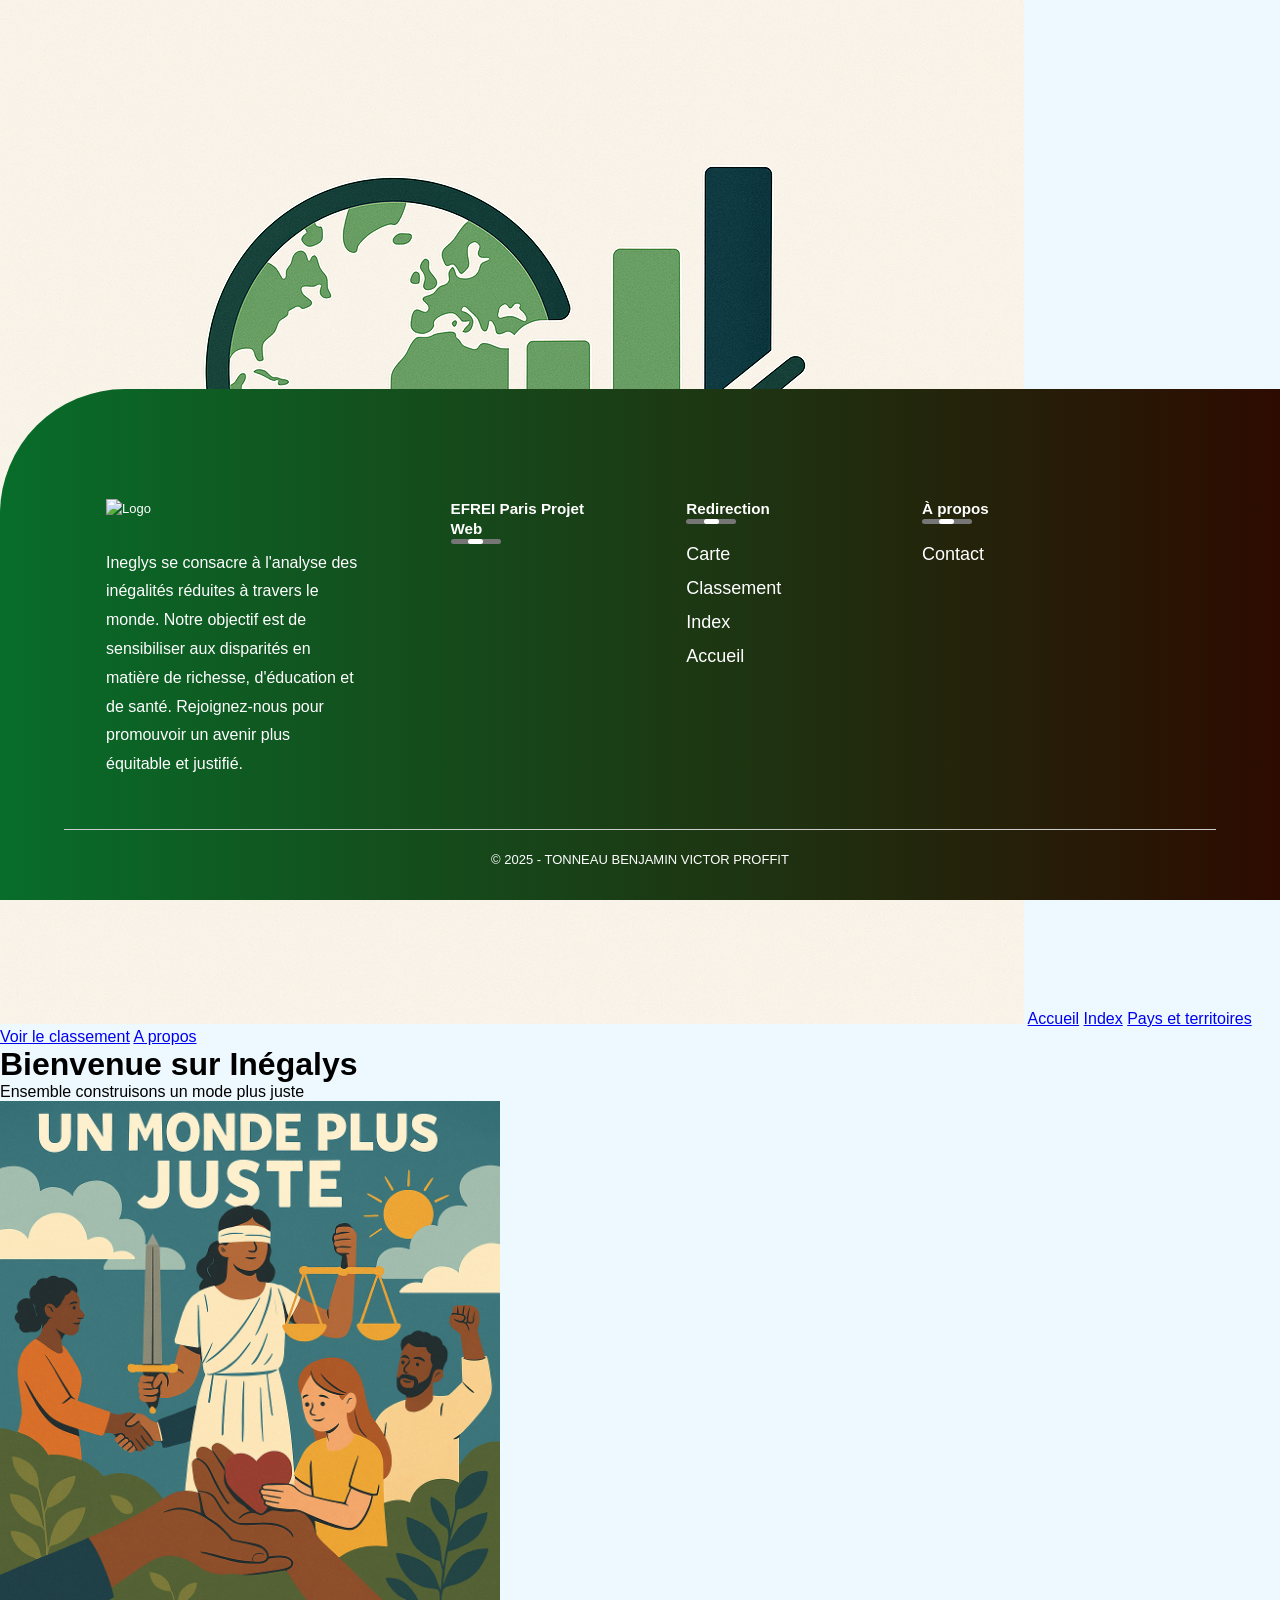
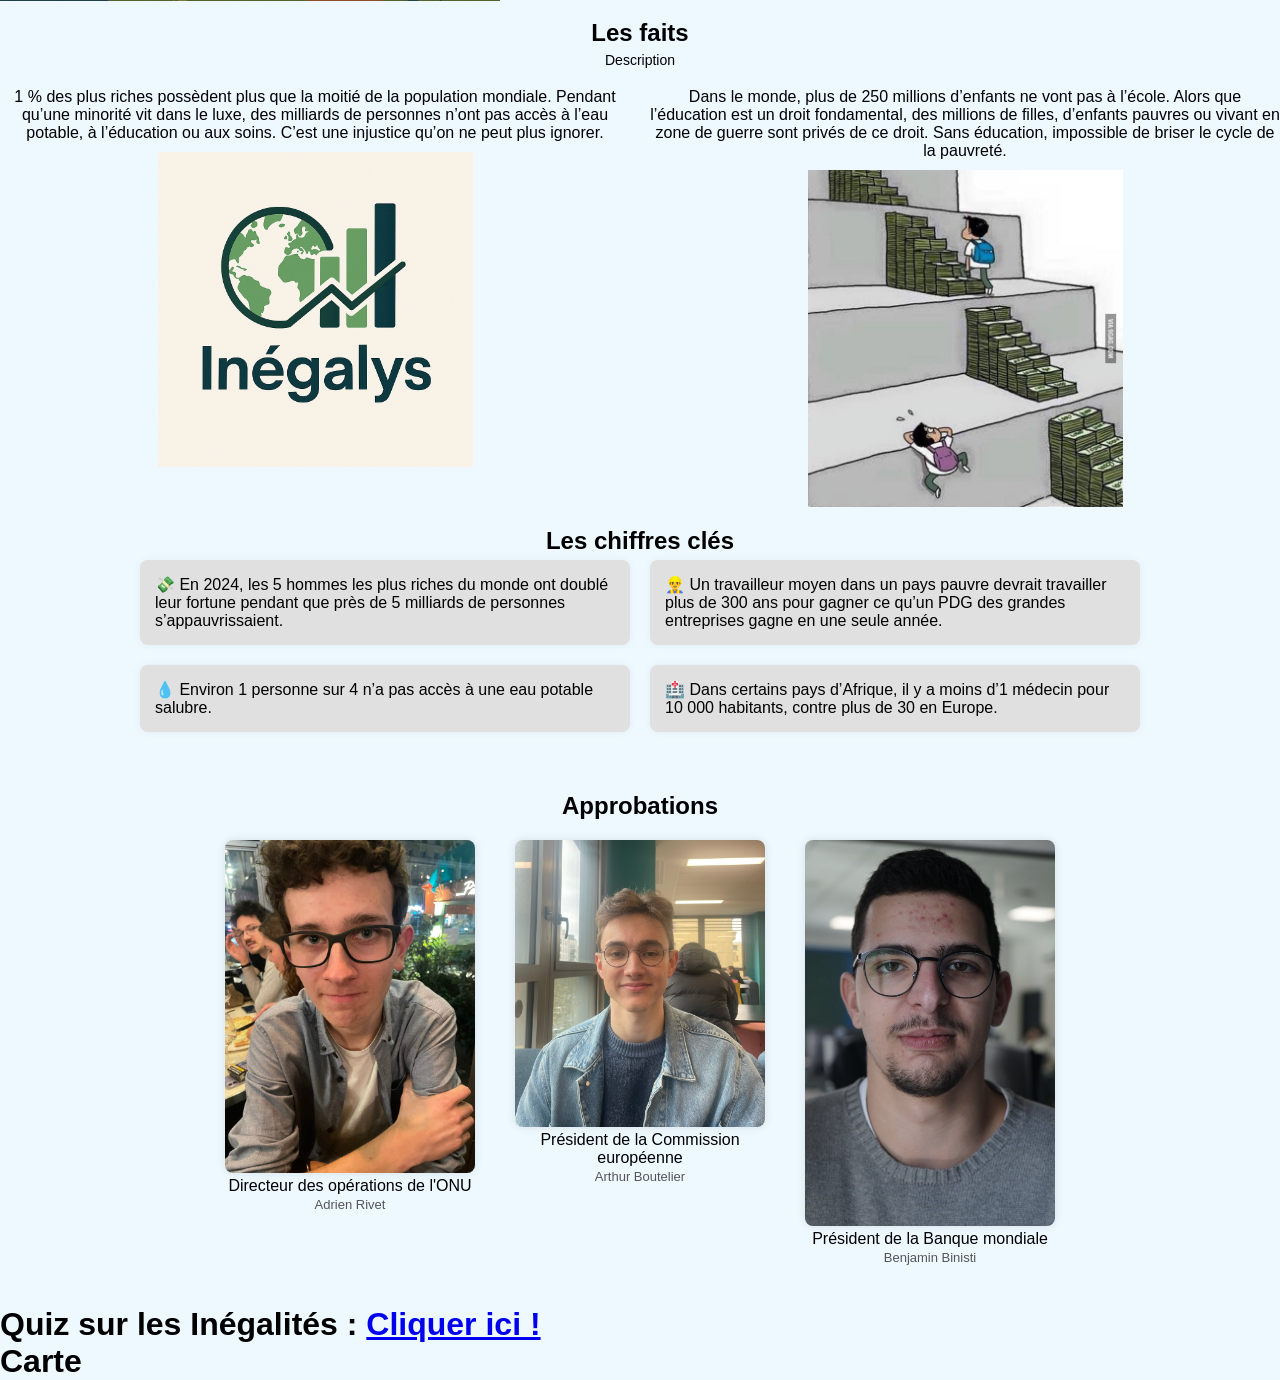
==== HTML/accueil.html @ c2d8dcda "Merge branch 'main' into formulaire" ====
<!doctype html>
<html lang="fr">
<head>
    <meta charset="UTF-8">
    <meta name="viewport" content="width=device-width, initial-scale=1">
    <title>Document</title>
    <link rel="stylesheet" href="/CSS/style.css">
</head>
<body>
    <header>
       <div id="header-container">
           <div id="headerGauche">
               <a id="logoheader" href="accueil.html"><img src = "/Img/logosite.png" alt = "logo"></a>
               <a href="accueil.html">Accueil</a>
               <a href="index.html">Index</a>
               <a href="carte.html">Pays et territoires</a>
           </div>
           <div id ="headerDroite">
               <a class = "boutonheader" href="classement.html">Voir le classement</a>
               <a class = "boutonheader" href="contact.html">A propos</a>
           </div>
       </div>
    </header>
    <div class="boxtitre">
        <div id="titre">
            <h1 id="title"> Bienvenue sur Inégalys</h1>
            <p id="description">Ensemble construisons un mode plus juste</p>
        </div>
        <div class="photoacceuil">
            <img id="imgaccueiltitre" src="/Img/photoaccueil.png" alt="accueil">
        </div>
    </div>
    <br>
    <div class="les-faits">
        <h2>Les faits</h2>
        <p class="description_fait">Description</p>
    </div>
    <div class="faits-container">
        <div class="fait">
                <p class="texte_fait">1 % des plus riches possèdent plus que la moitié de la population mondiale.
                    Pendant qu’une minorité vit dans le luxe, des milliards de personnes n’ont pas
                    accès à l’eau potable, à l’éducation ou aux soins.
                    C’est une injustice qu’on ne peut plus ignorer.</p>
            <div class="photo_fait">
                <img class="image-fait" src="../Img/logosite.png" alt="imagefaitgauche">
            </div>

        </div>
        <div class="fait">
                <p class="texte_fait">Dans le monde, plus de 250 millions d’enfants ne vont pas à l’école.
                    Alors que l’éducation est un droit fondamental, des millions de filles,
                    d’enfants pauvres ou vivant en zone de guerre sont privés de ce droit.
                    Sans éducation, impossible de briser le cycle de la pauvreté.</p>
            <div class="photo_fait">
                <img class="image-fait" src="../Img/inégalité_école.jpg" alt="imagefaitdroite">
            </div>

        </div>
    </div>


    <section class="chiffres-cles">
        <h2>Les chiffres clés</h2>
        <div class="grille">
            <p class="itemclé">💸 En 2024, les 5 hommes les plus riches du monde ont doublé leur fortune pendant que près de 5 milliards de personnes s’appauvrissaient.</p>
            <p class="itemclé">👷‍♂️ Un travailleur moyen dans un pays pauvre devrait travailler plus de 300 ans pour gagner ce qu’un PDG des grandes entreprises gagne en une seule année.</p>
            <p class="itemclé">💧 Environ 1 personne sur 4 n’a pas accès à une eau potable salubre.</p>
            <p class="itemclé">🏥 Dans certains pays d’Afrique, il y a moins d’1 médecin pour 10 000 habitants, contre plus de 30 en Europe.</p>
        </div>
    </section>
    <section class="approbations">
        <h2>Approbations</h2>
        <div class="approbations-container">
            <div class="approbation">
                <img src="../Img/approbationadrien.JPEG" alt="Adrien">
                <p class="description_approbation">Directeur des opérations de l'ONU<br><span class="nom">Adrien Rivet</span></p>
            </div>
            <div class="approbation">
                <img src="../Img/approbationarthur.JPEG" alt="Arthur">
                <p class="description_approbation">Président de la Commission européenne<br><span class="nom">Arthur Boutelier</span></p>
            </div>
            <div class="approbation">
                <img src="../Img/approbationBenji.jpg" alt="Personne 3">
                <p class="description_approbation">Président de la Banque mondiale<br><span class="nom">Benjamin Binisti</span></p>
            </div>
        </div>
    </section>
    <h1>
        Quiz sur les Inégalités : <a href="quiz.html">Cliquer ici ! </a>
    </h1>
    <h1>Carte</h1>
    <div class="boxcarte">
    </div>
    <footer>
        <div class="row">
            <div class="col">
                <img src="/Img/logo.png" class="logo" alt="Logo">
                <p>Ineglys se consacre à l'analyse des inégalités réduites à travers le monde. Notre objectif est de sensibiliser aux disparités en matière de richesse, d'éducation et de santé. Rejoignez-nous pour promouvoir un avenir plus équitable et justifié.</p>
            </div>
            <div class="col">
                <h3>EFREI Paris Projet Web</h3>
                <div class="underline"><span></span></div>
                <br>
            </div>
            <div class="col">
                <h3>Redirection</h3>
                <div class="underline"><span></span></div>
                <br>
                <ul>
                    <li><a href="carte.html">Carte</a></li>
                    <li><a href="classement.html">Classement</a></li>
                    <li><a href="index.html">Index</a></li>
                    <li><a href="accueil.html">Accueil</a></li>
                </ul>
            </div>
            <div class="col">
                <h3>À propos</h3>
                <div class="underline"><span></span></div>
                <br>
                <ul>
                    <li><a href="contact.html">Contact</a></li>
                </ul>
            </div>
        </div>
        <hr> 
        <p class="copyright">© 2025 - TONNEAU BENJAMIN VICTOR PROFFIT</p>
    </footer>
</body>
</html>
---- CSS/style.css ----
* {
    margin: 0;
    padding: 0;
    font-family: 'poppins', sans-serif;
    box-sizing: border-box;
}

body{
    background: #eef8ff;
}

footer{
    width: 100%;
    position: absolute;
    bottom: 0;
    background: linear-gradient(to right, #086d2a, #2d0b00);
    color: #fff;
    padding: 100px 0 30px;
    border-top-left-radius: 125px;
    font-size: 13px;
    line-height: 20px;
}

.row{
    width: 85%;
    margin: auto;
    display: flex;
    flex-wrap: wrap;
    align-items: flex-start;
    justify-content: space-between;
}

.col{
    flex-basis: 25%;
    padding: 10px;
}

.col:nth-child(2),
.col:nth-child(3) {
    flex-basis: 15%;
}

.logo{
    width: 80px;
    margin-bottom: 30px;
}

ul li{
    list-style: none;
    margin-bottom: 12px;
}

ul li a{
    text-decoration: none;
    color: #fff;
}

hr{
    width: 90%;
    border:0;
    border-bottom: 1px solid #ccc;
    margin: 20px auto;
}

.copyright{
    text-align: center;
}

.underline {
    width: 50px;
    height: 5px;
    background: #767676;
    border-radius: 3px;
    position: relative;
    margin: sauto; 
    overflow: hidden;
}

.underline span {
    width: 15px;
    height: 100%;
    background: #fff;
    border-radius: 3px;
    display: block; 
    margin: auto; 
    animation: moving 2s linear infinite;
}

@keyframes moving {
    0% {
        transform: translateX(-20px); /
    }
    100% {
        transform: translateX(20px);
    }
}

@media (max-width: 700px){
    footer{
        bottom: unset;
    
        .col{
            flex-basis: 100%;
        }

        .col:nth-child(2), .col:nth-child(3){
            flex-basis: 100%;
        }
    }
}

.col p {
    font-family: 'Roboto', sans-serif; 
    font-size: 16px; 
    line-height: 1.8; 
    color: #fff; 
    margin-bottom: 20px;
}

.col h4, .col ul li a {
    font-family: 'Roboto', sans-serif; 
    font-size: 18px;
    font-weight: 500; 
    color: #fff;
    text-transform: capitalize; 
    margin-bottom: 10px; 
    transition: color 0.3s ease; 
}

.col ul li a:hover {
    color: #fff;
}

.col h4 {
    margin-top: 10px;
}


#imgaccueiltitre{
    display: flex;
    height: auto;
    width: 75%;
    max-width: 500px;
}


.les-faits h2, .chiffres-cles h2 {
    text-align: center;
    font-size: 24px;
    margin-bottom: 5px;
}

.description_fait {
    text-align: center;
    font-size: 14px;
    margin-bottom: 20px;
}

.faits-container {
    display: flex;
    flex-wrap: wrap;
    justify-content: center;
    gap: 20px;
}

.fait {
    flex: 1 1 45%;
    flex-direction: row;
    align-items: center;
    min-width: 300px;

}

.texte_fait {
    margin-bottom: 10px;
    text-align: center;
}

.photo_fait{
    display: flex;
    flex-direction: column;
    align-items: center;
    justify-content: center;
    gap: 20px;
    flex-wrap: wrap;
    width: 100%;

}
.image-fait{
    display: flex;
    gap: 5px;
    height: auto;
    width: 50%;
}

.chiffres-cles {
    text-align: center;
    padding: 20px;
}

.grille {
    display: flex;
    flex-wrap: wrap;
    justify-content: center;
    gap: 20px;
    max-width: 1000px;
    margin: auto;
}

.itemclé {
    flex: 1 1 45%;
    background-color: #e0e0e0;
    border-radius: 8px;
    padding: 15px;
    font-size: 16px;
    text-align: left;
    box-shadow: 0 0 10px rgba(0,0,0,0.05);
}


.approbations {
    text-align: center;
    padding: 40px 20px;
}

.approbations-container {
    display: flex;
    justify-content: center;
    gap: 40px;
    flex-wrap: wrap;
    margin-top: 20px;
}

.approbation {
    width: 250px;
}

.approbation img {
    width: 100%;
    height: auto;
    border-radius: 8px;
    object-fit: cover;
    box-shadow: 0 0 10px rgba(0,0,0,0.1);
}

.description {
    margin-top: 10px;
    font-size: 16px;
}

.nom {
    font-size: 13px;
    color: #555;
}

.col ul {
    padding-left: 0; 
    list-style: none; 
}
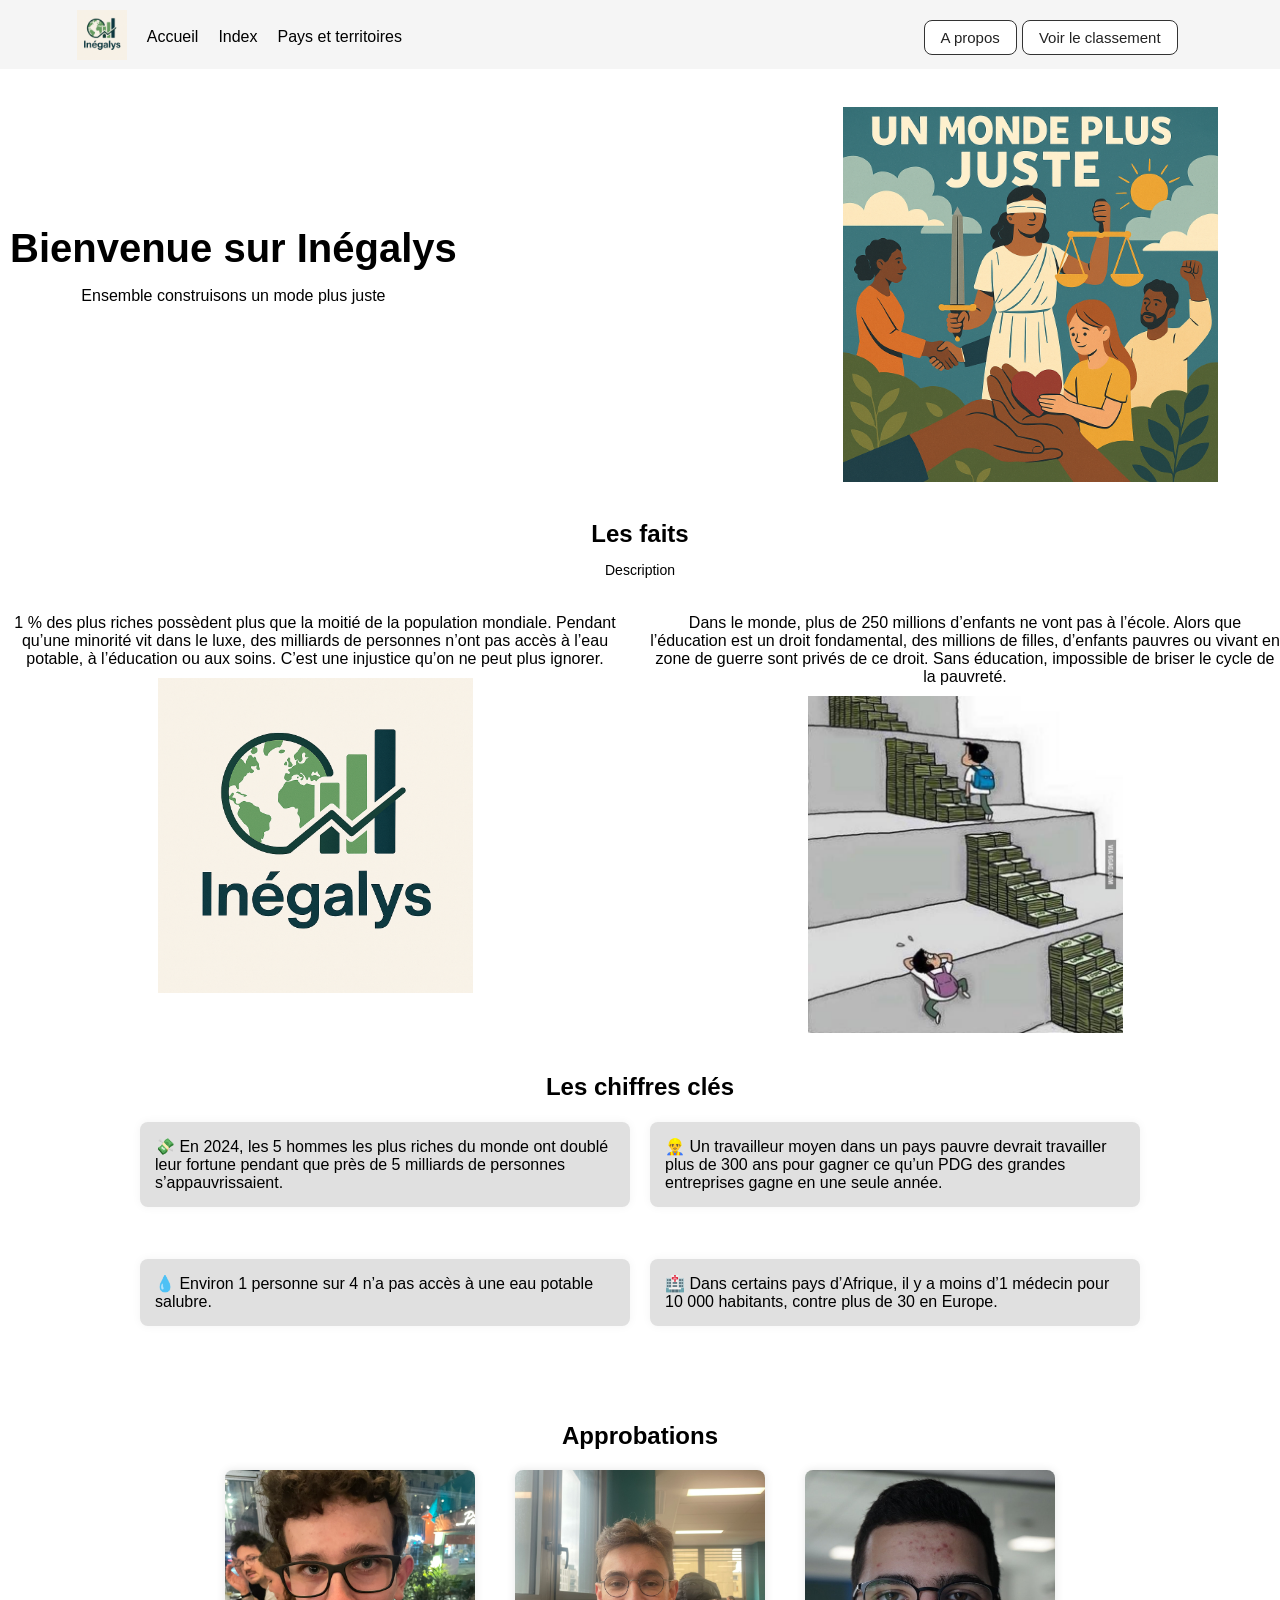
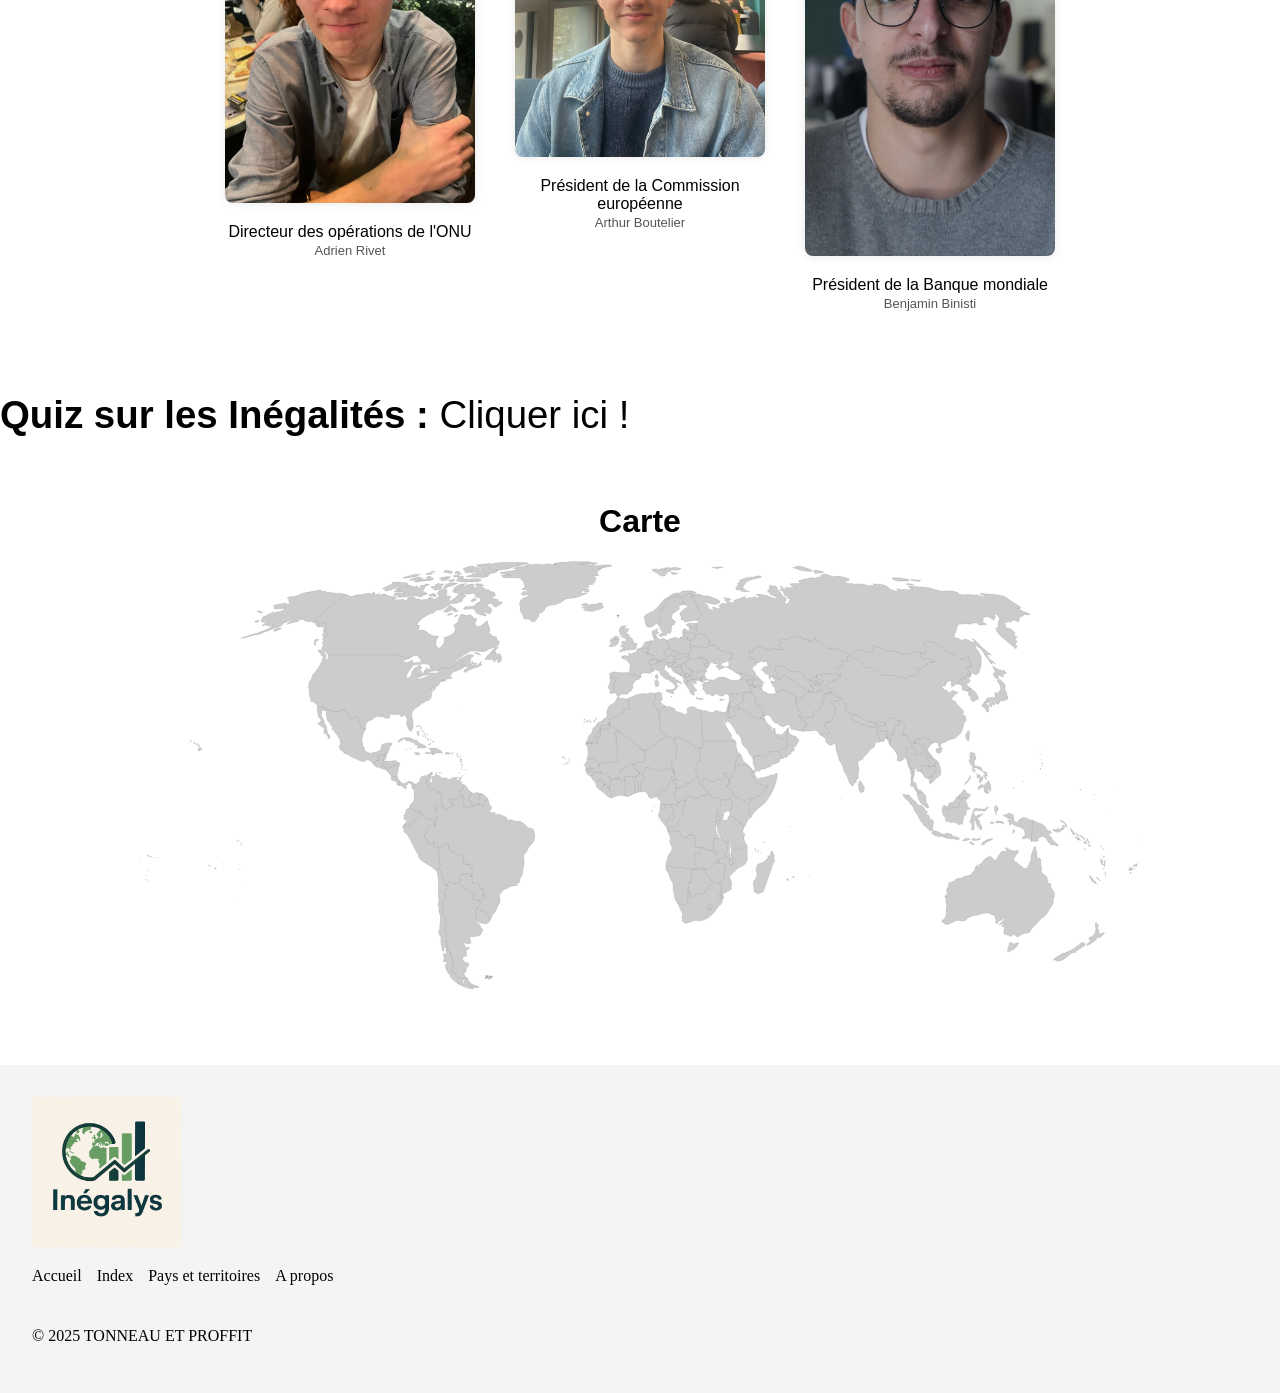
==== commit e1e99b42: "début carte et ancien footer" ====
--- a/HTML/accueil.html
+++ b/HTML/accueil.html
@@ -85,45 +85,977 @@
             </div>
         </div>
     </section>
-    <h1>
+    <h1 id="lien-quizz">
         Quiz sur les Inégalités : <a href="quiz.html">Cliquer ici ! </a>
     </h1>
-    <h1>Carte</h1>
+    <br>
+    <h1 id="titre_carte">Carte</h1>
+
+    <div id="tooltip"></div>
+
+    <!-- Carte SVG (extrait simplifié, télécharge une vraie carte complète !) -->
+    <svg xmlns="http://www.w3.org/2000/svg" viewBox="500 0 1000 1000" width="100%" height="500">
+        <svg baseprofile="tiny" fill="#ececec" height="857" stroke="black" stroke-linecap="round" stroke-linejoin="round" stroke-width=".2" version="1.2" viewbox="0 0 2000 857" width="2000" xmlns="http://www.w3.org/2000/svg">
+            <path d="M1383 261.6l1.5 1.8-2.9 0.8-2.4 1.1-5.9 0.8-5.3 1.3-2.4 2.8 1.9 2.7 1.4 3.2-2 2.7 0.8 2.5-0.9 2.3-5.2-0.2 3.1 4.2-3.1 1.7-1.4 3.8 1.1 3.9-1.8 1.8-2.1-0.6-4 0.9-0.2 1.7-4.1 0-2.3 3.7 0.8 5.4-6.6 2.7-3.9-0.6-0.9 1.4-3.4-0.8-5.3 1-9.6-3.3 3.9-5.8-1.1-4.1-4.3-1.1-1.2-4.1-2.7-5.1 1.6-3.5-2.5-1 0.5-4.7 0.6-8 5.9 2.5 3.9-0.9 0.4-2.9 4-0.9 2.6-2-0.2-5.1 4.2-1.3 0.3-2.2 2.9 1.7 1.6 0.2 3 0 4.3 1.4 1.8 0.7 3.4-2 2.1 1.2 0.9-2.9 3.2 0.1 0.6-0.9-0.2-2.6 1.7-2.2 3.3 1.4-0.1 2 1.7 0.3 0.9 5.4 2.7 2.1 1.5-1.4 2.2-0.6 2.5-2.9 3.8 0.5 5.4 0z" id="AF" name="Afghanistan">
+            </path>
+            <path class="Angola" d="M 1121.2 572 1121.8 574 1121.1 577.1 1122 580.1 1121.1 582.5 1121.5 584.7 1109.8 584.6 1109 605.1 1112.6 610.3 1116.2 614.3 1105.8 616.9 1092.3 616 1088.5 613 1065.8 613.2 1065 613.7 1061.7 610.8 1058.1 610.6 1054.7 611.7 1052 612.9 1051.5 608.9 1052.4 603.2 1054.4 597.3 1054.7 594.6 1056.6 588.8 1058 586.2 1061.3 582 1063.2 579.1 1063.8 574.4 1063.5 570.7 1061.9 568.4 1060.4 564.5 1059.1 560.7 1059.4 559.3 1061.1 556.8 1059.5 550.6 1058.3 546.3 1055.5 542.2 1056.1 541 1058.4 540.1 1060.1 540.2 1062.1 539.5 1078.8 539.6 1080.1 544.3 1081.7 548.2 1083 550.3 1085.1 553.6 1088.9 553.1 1090.7 552.2 1093.8 553.1 1094.7 551.5 1096.2 547.8 1099.7 547.5 1100 546.4 1102.9 546.4 1102.4 548.7 1109.2 548.6 1109.3 552.7 1110.4 555.1 1109.5 559 1109.9 563 1111.7 565.4 1111.3 573 1112.7 572.4 1115.1 572.6 1118.6 571.6 1121.2 572 Z">
+            </path>
+            <path class="Angola" d="M 1055.3 539 1053.8 534.2 1056.1 531.4 1057.8 530.3 1059.9 532.5 1057.9 533.9 1056.9 535.5 1056.7 538.3 1055.3 539 Z">
+            </path>
+            <path d="M1088 228l0.4 1.2 1.4-0.6 1.2 1.7 1.3 0.7 0.6 2.3-0.5 2.2 1 2.7 2.3 1.5 0.1 1.7-1.7 0.9-0.1 2.1-2.2 3.1-0.9-0.4-0.2-1.4-3.1-2.2-0.7-3 0.1-4.4 0.5-1.9-0.9-1-0.5-2.1 1.9-3.1z" id="AL" name="Albania">
+            </path>
+            <path d="M1296.2 336.7l1.3 5.1-2.8 0 0 4.2 1.1 0.9-2.4 1.3 0.2 2.6-1.3 2.6 0 2.6-1 1.4-16.9-3.2-2.7-6.6-0.3-1.4 0.9-0.4 0.4 1.8 4.2-1 4.6 0.2 3.4 0.2 3.3-4.4 3.7-4.1 3-4 1.3 2.2z" id="AE" name="United Arab Emirates">
+            </path>
+            <path class="Argentina" d="M 669.1 851.7 666.1 851.5 661.1 851.5 655.1 837.9 658.2 840.7 662.5 845.3 670.3 849 677.6 850.5 676.8 853.5 672.4 853.8 669.1 851.7 Z">
+            </path>
+            <path class="Argentina" d="M 638.6 644.7 649.9 655.1 654.5 656.1 661.8 660.9 667.7 663.4 668.8 666.2 664.6 676 670.4 677.7 676.7 678.7 680.9 677.7 685.2 672.7 685.5 667.1 688.1 665.8 691.3 669.6 691.7 674.7 687.5 678.2 684.2 680.8 678.9 687.1 672.9 695.8 672.4 701 672 707.6 673.2 714 672.3 715.4 672.7 719.5 673 722.9 680.8 728.4 681 732.8 684.9 735.6 685.2 738.7 681.9 746.9 674.9 750.4 664.7 751.7 658.7 751 660.8 754.9 660.9 759.6 662.7 762.8 660.2 765.1 655.1 766 649.5 763.6 648 765.3 650.5 771.6 654.5 773.5 656.8 771.5 659.3 774.8 655.1 776.8 652.2 780.8 653.4 787.1 653.3 790.5 648.5 790.5 645.5 793.7 645.6 798.5 652.1 803.1 657.3 804.3 657.5 810 652.9 813.5 652.3 820.8 648.8 823.2 647.9 826.1 652.1 832.6 656.7 836.1 654.6 835.8 649.7 834.8 637.6 834 634.1 830.4 632.2 825.8 629.1 826.2 626.5 823.9 623.4 817.4 626.1 814.6 626.2 810.7 624.4 807.5 625.1 802.1 624 793.8 622.2 790.1 624 788.9 622.6 786.5 619.8 785.3 620.6 782.6 617.5 780.2 613.8 772.9 615.5 771.6 612.2 763.8 611.4 757.3 611.2 751.6 613.7 749.3 610.4 743 608.8 737.2 611.8 733 610.4 727.6 612 721.4 610.6 715.5 609 714.3 604.1 703.2 606.2 696.6 604.5 690.4 605.4 684.5 608 678.5 611.3 674.5 609.3 672 610.1 669.9 608.5 659.2 614.1 656.1 615.3 649.4 614.4 647.8 618.4 642 625.9 643.6 629.6 648.2 631.2 643 637.6 643.3 638.6 644.7 Z">
+            </path>
+            <path d="M1230.8 253l-1.8 0.2-2.8-3.7-0.2-1-2.3 0-1.9-1.7-1 0.1-2.4-1.8-4.2-1.6-0.1-3.1-1.3-2.2 7-1 1.4 1.6 2.2 1.1-0.7 1.6 3.2 2.2-1.1 2.1 2.6 1.7 2.5 1 0.9 4.5z" id="AM" name="Armenia">
+            </path>
+            <path class="Australia" d="M 1743 763.6 1746.7 765.8 1750 764.9 1754.9 763.7 1757.7 764.1 1753.2 771.7 1749.9 773.8 1745.9 779 1745.3 777.2 1738.7 781.6 1737.9 781.3 1734.9 781.1 1735.4 775.7 1737.4 771.5 1738 765.9 1740 763 1743 763.6 Z">
+            </path>
+            <path class="Australia" d="M 1793.5 590.2 1794.7 595.2 1798.7 592.8 1800.1 595.5 1802.4 598 1801.3 600.9 1801.5 606.4 1801.7 609.6 1803 610.4 1803.4 615.9 1802.2 619.2 1803 623.5 1808.4 626.9 1811.6 629.9 1814.8 632.7 1813.7 634.3 1816 638.3 1816.5 645.3 1819.1 643.9 1820.6 646.6 1822.2 645.7 1821.5 652.5 1824.4 656.4 1826.3 658.8 1829.1 664 1829.1 669.2 1828.1 672.9 1826.3 676.8 1827 682.3 1824.5 688 1822.4 691 1818.6 696.7 1817.1 700.4 1814 705 1809 710.8 1803.5 714 1799.1 718.9 1795.8 722.1 1791.4 727.6 1787.7 730.8 1783.8 735.6 1780.7 740 1779.9 742.1 1775.6 744.3 1769.5 744.5 1763.2 747.2 1759.4 749.6 1754.6 752.4 1751.9 749.5 1749.3 748.4 1751.9 745.1 1748.4 746.3 1741.2 750.9 1737.6 749.2 1735.2 748.2 1732.4 747.7 1728.3 745.9 1727 741.9 1728.5 737.1 1728.9 733.8 1727.5 731.2 1722.8 730.5 1726 727.3 1726.9 722.6 1722.2 727 1716.9 728.2 1721.4 724.7 1723.9 721 1727.4 717.8 1729 713.1 1722.2 718.5 1717.9 720.7 1713.6 725.8 1710.6 723.2 1712.3 719.8 1710.9 715.1 1709.1 712.7 1710.7 711.2 1705.4 707.3 1701.6 707.2 1697.6 704 1687.7 704.6 1679.8 706.9 1672.9 709.1 1667.9 708.7 1660.9 712 1655.6 713.4 1653.3 716.8 1650.3 719.4 1645.6 719.6 1642 720.1 1637.8 719 1633.6 719.7 1629.8 720 1625.3 723.4 1623.8 723.1 1620.4 724.9 1617 726.9 1613.2 726.7 1609.7 726.7 1605.6 722.6 1603.2 721.4 1604.7 717.7 1607.6 716.8 1609.1 715.4 1609.7 713.1 1612 708.6 1612.7 704.8 1612 698.3 1612.2 694.6 1613.6 691 1612.7 686.8 1613 684.9 1611.3 682.3 1612 677.3 1610.1 672.2 1610 669.5 1611.8 672.3 1611.3 666.3 1613.6 668.2 1614.7 670.7 1615.3 667.4 1613.7 662.3 1613.6 660.3 1612.8 658.4 1614.1 654.7 1615.6 653.1 1616.9 649.9 1617 646.1 1620.1 641.5 1619.7 646.4 1622.8 642 1627.7 639.8 1630.9 637.1 1635.6 634.7 1638.2 634.2 1639.6 635 1644.4 632.6 1647.9 631.9 1649 630.5 1650.5 629.9 1653.6 630.1 1659.8 628.2 1663.3 625.3 1665.3 621.9 1669.2 618.7 1669.9 616.1 1670.6 612.6 1675.5 607.1 1676.9 612.7 1679.5 611.4 1678 608.4 1680.3 605.3 1682.5 606.7 1684 601.8 1687.5 598.6 1689.3 596.1 1692.2 595 1692.6 593.2 1694.9 593.9 1695.3 592.3 1697.9 591.4 1700.7 590.5 1704.4 593.5 1707 597.3 1710.5 597.3 1714 597.9 1713.3 594.4 1716.8 589.3 1719.5 587.6 1718.9 586 1721.8 582.3 1725.5 580 1728.2 580.8 1733.1 579.6 1733.4 576.3 1729.5 574.2 1732.6 573.3 1736.2 574.9 1738.9 577.5 1743.4 579.1 1745.1 578.5 1748.4 580.5 1751.9 578.6 1753.9 579.2 1755.4 577.9 1757.6 581.1 1755.6 584.6 1753.1 587.2 1751.2 587.4 1751.5 589.9 1749.3 593.1 1746.8 596.3 1747 598.1 1750.8 601.7 1754.8 603.7 1757.3 605.9 1760.6 609.7 1762.2 609.7 1764.8 611.4 1765.3 613.4 1770.2 615.5 1774.3 613.3 1776.1 609.9 1777.8 607 1779.1 603.5 1781.7 598.4 1781.5 595.3 1782.2 593.4 1782.1 589.8 1783.5 584.9 1784.8 583.6 1784.2 581.5 1786 578.1 1787.5 574.6 1787.9 572.7 1790.2 570.3 1791.5 573.5 1791.4 577.5 1792.7 578.3 1792.6 581 1794.2 584.2 1794.1 587.9 1793.5 590.2 Z">
+            </path>
+            <path d="M1070.6 190.8l-0.3 0.8 0.7 2.1-0.2 2.6-2.8 0 1.1 1.4-1.3 4-0.9 1.1-4.4 0.1-2.4 1.5-4.2-0.5-7.3-1.7-1.3-2.1-4.9 1.1-0.5 1.2-3.1-0.9-2.6-0.2-2.3-1.2 0.7-1.5-0.2-1.1 1.4-0.3 2.7 1.7 0.6-1.7 4.4 0.3 3.5-1.1 2.4 0.2 1.7 1.3 0.4-1.1-1-4.1 1.7-0.8 1.6-2.9 3.8 2.1 2.6-2.6 1.7-0.5 4 1.9 2.3-0.3 2.4 1.2z" id="AT" name="Austria">
+            </path>
+            <path class="Azerbaijan" d="M 1229 253.2 1225.2 252.3 1222 249.4 1220.8 246.9 1221.8 246.8 1223.7 248.5 1226 248.5 1226.2 249.5 1229 253.2 Z">
+            </path>
+            <path class="Azerbaijan" d="M 1235.3 236.2 1237.8 233.6 1241.3 236.9 1244.9 241.5 1247.4 241.8 1249.3 243.5 1245.1 244 1245.2 249 1244.8 251.2 1243.1 252.7 1243.9 255.8 1242.6 256.2 1238.7 252.8 1239.9 249.7 1238 247.8 1236.1 248.3 1230.8 253 1229.9 248.5 1227.4 247.5 1224.8 245.8 1225.9 243.7 1222.7 241.5 1223.4 239.9 1221.2 238.8 1219.8 237.2 1220.9 236.1 1225.1 238 1228 238.3 1228.6 237.6 1225.3 234.1 1226.5 233.3 1228 233.5 1232.3 237.3 1234.7 237.8 1235.3 236.2 Z">
+            </path>
+            <path d="M1154.9 530.4l-0.6 0.1 0-0.3-2-6.1-0.01-0.06-0.09-1.04-1.4-2.9 3.5 0.5 1.7-3.7 3.1 0.4 0.3 2.5 1.2 1.5 0 2.1-1.4 1.3-2.3 3.4-2 2.3z" id="BI" name="Burundi">
+            </path>
+            <path d="M1016.5 177.1l-0.4 4.2-1.3 0.2-0.4 3.5-4.4-2.9-2.5 0.5-3.5-2.9-2.4-2.5-2.2-0.1-0.8-2.2 3.9-1.2 3.6 0.5 4.5-1.3 3.1 2.7 2.8 1.5z" id="BE" name="Belgium">
+            </path>
+            <path d="M1006.7 427l-0.2 2.1 1.3 3.8-1.1 2.6 0.6 1.7-2.8 4-1.7 2-1.1 4 0.2 4.1-0.3 10.3-4.7 0.8-1.4-4.4 0.3-14.8-1.2-1.3-0.2-3.2-2-2.2-1.7-1.9 0.7-3.4 2-0.7 1.1-2.8 2.8-0.6 1.2-1.9 1.9-1.9 2 0 4.3 3.7z" id="BJ" name="Benin">
+            </path>
+            <path d="M988.5 406l-0.5 3.1 0.8 2.9 3.1 4.2 0.2 3.1 6.5 1.5-0.1 4.4-1.2 1.9-2.8 0.6-1.1 2.8-2 0.7-4.9-0.1-2.6-0.5-1.8 1-2.5-0.5-9.8 0.3-0.2 3.7 0.8 4.8-3.9-1.6-2.6 0.2-2 1.6-2.5-1.3-1-2.2-2.5-1.4-0.4-3.7 1.6-2.7-0.2-2.2 4.5-5.3 0.9-4.4 1.5-1.6 2.7 0.9 2.4-1.3 0.8-1.7 4.3-2.8 1.1-2 5.3-2.7 3.1-0.9 1.4 1.2 3.6 0z" id="BF" name="Burkina Faso">
+            </path>
+            <path d="M1500.6 360.3l0.6 4.6-2.1-1 1.1 5.2-2.1-3.3-0.8-3.3-1.5-3.1-2.8-3.7-5.2-0.3 0.9 2.7-1.2 3.5-2.6-1.3-0.6 1.2-1.7-0.7-2.2-0.6-1.6-5.3-2.6-4.8 0.3-3.9-3.7-1.7 0.9-2.3 3-2.4-4.6-3.4 1.2-4.4 4.9 2.8 2.7 0.3 1.2 4.5 5.4 0.9 5.1-0.1 3.4 1.1-1.6 5.4-2.4 0.4-1.2 3.6 3.6 3.4 0.3-4.2 1.5 0 4.4 10.2z" id="BD" name="Bangladesh">
+            </path>
+            <path d="M1132.6 221.6l-2.3 2.6-1.3 4.5 2.1 3.6-4.6-0.8-5 2 0.3 3.2-4.6 0.6-3.9-2.3-4 1.8-3.8-0.2-0.8-4.2-2.8-2.1 0.7-0.8-0.6-0.8 0.6-2 1.8-2-2.8-2.7-0.7-2.4 1.1-1.4 1.8 2.6 1.9-0.4 4 0.9 7.6 0.4 2.3-1.6 5.9-1.5 4 2.3 3.1 0.7z" id="BG" name="Bulgaria">
+            </path>
+            <path d="M1083 214.3l1.9-0.1-1.1 2.8 2.7 2.5-0.5 2.9-1.1 0.3-0.9 0.6-1.6 1.5-0.4 3.5-4.8-2.4-2.1-2.7-2.1-1.4-2.5-2.4-1.3-1.9-2.7-3 0.8-2.6 2 1.5 1-1.4 2.3-0.1 4.5 1.1 3.5-0.1 2.4 1.4z" id="BA" name="Bosnia and Herzegovina">
+            </path>
+            <path d="M1141.6 162.7l-3.9-0.2-0.8 0.6 1.5 2 2 4-4.1 0.3-1.3 1.4 0.3 3.1-2.1-0.6-4.3 0.3-1.5-1.5-1.7 1.1-1.9-0.9-3.9-0.1-5.7-1.5-4.9-0.5-3.8 0.2-2.4 1.6-2.3 0.3-0.5-2.8-1.9-2.8 2.8-1.3-0.4-2.4-1.7-2.3-0.6-2.7 4.7 0 4.8-2.3 0.5-3.4 3.6-2-1-2.7 2.7-1 4.6-2.3 5.3 1.5 0.9 1.5 2.4-0.7 4.8 1.4 1.1 2.9-0.7 1.6 3.8 4 2.1 1.1 0 1.1 3.4 1.1 1.7 1.6-1.6 1.3z" id="BY" name="Belarus">
+            </path>
+            <path d="M487.8 399.8l-1.7 0 1.3-7.2 0.7-5.1 0.1-1 0.7-0.3 0.9 0.8 2.5-3.9 1.1-0.1-0.1 1 1 0-0.3 1.8-1.3 2.7 0.4 1-0.9 2.3 0.3 0.6-1 3.3-1.3 1.7-1.1 0.2-1.3 2.2z" id="BZ" name="Belize">
+            </path>
+            <path d="M662.5 631.4l-0.3-2-5.4-3.3-5.2-0.1-9.6 1.9-2.1 5.6 0.2 3.5-1.5 7.7-1-1.4-6.4-0.3-1.6 5.2-3.7-4.6-7.5-1.6-4 5.8-3.9 0.9-3.1-8.9-3.7-7.2 1.1-6.2-3.2-2.7-1.2-4.6-3.2-4.4 2.9-6.9-2.9-5.4 1.1-2.2-1.2-2.4 1.9-3.2-0.3-5.4 0-4.6 1.1-2.1-5.5-10.4 4.2 0.6 2.9-0.2 1.1-1.9 4.8-2.6 2.9-2.4 7.3-1.1-0.4 4.8 0.9 2.5-0.3 4.3 6.5 5.7 6.4 1.1 2.3 2.4 3.9 1.3 2.5 1.8 3.5 0 3.4 1.9 0.5 3.7 1.2 1.9 0.3 2.7-1.7 0.1 2.8 7.5 10.7 0.3-0.5 3.7 0.8 2.5 3.2 1.8 1.7 4-0.6 5.1-1.3 2.8 0.8 3.6-1.6 1.4z" id="BO" name="Bolivia">
+            </path>
+            <path d="M665.8 489.6l3.1 0.6 0.6-1.4-1-1.2 0.6-1.9 2.3 0.6 2.7-0.7 3.2 1.4 2.5 1.3 1.7-1.7 1.3 0.2 0.8 1.8 2.7-0.4 2.2-2.5 1.8-4.7 3.4-5.9 2-0.3 1.3 3.6 3 11.2 3.1 1.1 0.1 4.4-4.3 5.3 1.7 1.9 10.1 1 0.2 6.5 4.3-4.2 7.1 2.3 9.5 3.9 2.8 3.7-0.9 3.6 6.6-2 11 3.4 8.5-0.2 8.4 5.3 7.4 7.2 4.4 1.8 4.8 0.3 2.1 2 2 8.2 1.1 3.9-2.1 10.6-2.7 4.2-7.7 8.9-3.4 7.3-4 5.5-1.4 0.2-1.3 4.7 0.9 12-1.1 9.9-0.3 4.2-1.6 2.6-0.5 8.6-5.2 8.3-0.5 6.7-4.3 2.7-1.1 3.9-6 0-8.5 2.4-3.7 2.9-6 1.9-6.1 5.1-4.1 6.4-0.3 4.8 1.3 3.5-0.3 6.5-0.8 3.1-3.4 3.6-4.5 11.3-4 5-3.2 3.1-1.5 6.1-2.9 3.6-2.1-3.6 1.8-3.1-3.8-4.3-4.8-3.6-6.3-4.1-1.9 0.2-6.3-5-3.4 0.7 6-8.7 5.3-6.3 3.3-2.6 4.2-3.5-0.4-5.1-3.2-3.8-2.6 1.3 0.7-3.7 0.3-3.8-0.3-3.6-2.1-1.1-2 1-2.1-0.3-0.8-2.4-1.1-5.9-1.2-1.9-3.9-1.8-2.2 1.3-5.9-1.3-0.4-8.7-2-3.5 1.6-1.4-0.8-3.6 1.3-2.8 0.6-5.1-1.7-4-3.2-1.8-0.8-2.5 0.5-3.7-10.7-0.3-2.8-7.5 1.7-0.1-0.3-2.7-1.2-1.9-0.5-3.7-3.4-1.9-3.5 0-2.5-1.8-3.9-1.3-2.3-2.4-6.4-1.1-6.5-5.7 0.3-4.3-0.9-2.5 0.4-4.8-7.3 1.1-2.9 2.4-4.8 2.6-1.1 1.9-2.9 0.2-4.2-0.6-3.2 1.1-2.6-0.7-0.1-9.7-4.4 3.7-5-0.1-2.3-3.5-3.8-0.3 1-2.8-3.3-3.9-2.6-5.8 1.5-1.1-0.2-2.8 3.4-1.8-0.7-3.5 1.4-2.2 0.3-3 6.3-4.4 4.6-1.2 0.8-1 5.1 0.3 2.2-17.6 0.1-2.8-0.9-3.6-2.6-2.4 0.1-4.7 3.2-1 1.1 0.7 0.2-2.5-3.3-0.7 0-4 11 0.2 1.9-2.3 1.6 2.1 1 3.8 1.1-0.8 3.1 3.4 4.4-0.4 1.1-2 4.2-1.5 2.4-1.1 0.7-2.7 4.1-1.8-0.3-1.4-4.8-0.5-0.7-4.1 0.3-4.3-2.5-1.6 1.1-0.6 4.1 0.8 4.5 1.6 1.7-1.5 4.1-1 6.4-2.4 2.1-2.5-0.7-1.8 3-0.2 1.2 1.4-0.8 2.9 2 0.9 1.2 3-1.6 2.3-1 5.4 1.4 3.3 0.3 3 3.5 3 2.8 0.3 0.6-1.3 1.8-0.3 2.6-1.1 1.8-1.7 3.2 0.6 1.3-0.3z" id="BR" name="Brazil">
+            </path>
+            <path d="M1633.1 472.8l2.2-2.4 4.6-3.6-0.1 3.2-0.1 4.1-2.7-0.2-1.1 2.2-2.8-3.3z" id="BN" name="Brunei Darussalam">
+            </path>
+            <path d="M1488.8 323.5l2.6 2.1 0.5 3.9-4.5 0.2-4.7-0.4-3.2 1-5.5-2.5-0.4-1.2 2.6-4.8 2.6-1.6 4.3 1.4 2.9 0.2 2.8 1.7z" id="BT" name="Bhutan">
+            </path>
+            <path d="M1127.6 615.7l1.9 5.1 1.1 1.2 1.6 3.7 6.1 7 2.3 0.7-0.1 2.3 1.5 4.1 4.3 1 3.4 2.9-8.1 4.7-5.2 4.8-2 4.3-1.8 2.4-3 0.5-1.2 3.1-0.6 2-3.6 1.4-4.5-0.3-2.5-1.8-2.3-0.7-2.8 1.4-1.5 3.1-2.7 1.9-2.8 2.9-4 0.7-1.1-2.3 0.6-3.9-3-6.1-1.4-1 0.6-18.7 5.5-0.2 0.8-22.9 4.2-0.2 8.7-2.3 2 2.7 3.7-2.5 1.7 0 3.2-1.5 1 0.5z" id="BW" name="Botswana">
+            </path>
+            <path d="M1121.3 446.5l3.9 2.5 3.1 2.6 0.1 2.1 3.9 3.3 2.4 2.8 1.4 3.8 4.3 2.6 0.9 2-1.8 0.7-3.7-0.1-4.2-0.7-2.1 0.5-0.9 1.6-1.8 0.2-2.2-1.4-6.3 3.2-2.6-0.6-0.8 0.5-1.6 3.9-4.3-1.3-4.1-0.6-3.6-2.4-4.7-2.2-3 2.1-2.2 3.2-0.5 4.5-3.6-0.3-3.9-1.1-3.3 3.4-3 6-0.6-1.9-0.3-2.9-2.6-2.1-2.1-3.3-0.5-2.3-2.7-3.4 0.5-1.9-0.6-2.7 0.4-5 1.4-1.1 2.8-6.5 4.6-0.5 1-1.7 1 0.2 1.4 1.4 7.1-2.4 2.4-2.5 2.9-2.3-0.6-2.2 1.6-0.6 5.5 0.4 5.2-3 4-7 2.8-2.6 3.6-1.1 0.7 2.7 3.3 4 0 2.7-0.8 2.6 0.4 2 1.9 1.9 0.5 0.3z" id="CF" name="Central African Republic">
+            </path>
+            <path class="Canada" d="M 665.9 203.6 669.3 204.5 674 204.3 670.7 206.9 668.7 207.3 663.2 204.6 662.6 202.5 665.1 200.6 665.9 203.6 Z">
+            </path>
+            <path class="Canada" d="M 680.3 187.6 677.9 187.7 672.1 185.8 668.6 182.8 670.5 182.3 676.4 183.9 680.6 186.5 680.3 187.6 Z">
+            </path>
+            <path class="Canada" d="M 372.4 191.3 369.3 192.2 363 189.4 363 187.2 360.1 185 360.4 183.2 356.1 182.1 356.7 178.7 358.2 177.3 362.3 178.6 364.7 179.6 368.8 180.2 369 182.4 369.4 185.3 372.6 187.9 372.4 191.3 Z">
+            </path>
+            <path class="Canada" d="M 711.5 177.8 706.5 183.2 710.4 181.1 713.3 182.5 710.9 184.6 714.7 186.3 717.5 184.8 721.8 186.7 719 191.3 722.8 190.2 722.5 193.5 723 197.4 719.4 203 717 203.2 714.1 202 716.6 196.9 715.4 196.1 708.1 201.5 705.1 201.3 709.5 198.3 705.1 196.8 699.6 197.2 690 197 689.8 195.2 693.6 192.9 691.9 191.3 697.3 187.5 705.5 177.6 709.7 174.1 714.7 172 716.8 172.2 715.3 173.9 711.5 177.8 Z">
+            </path>
+            <path class="Canada" d="M 351.5 156.4 353 157.2 358 156.7 350.8 163.6 351.1 168.6 349.2 168.6 348.5 165.8 349 162.9 348.2 161 349.5 158.3 351.5 156.4 Z">
+            </path>
+            <path class="Canada" d="M 634.9 108.9 631.3 111.9 629.6 111.4 629.5 109.7 629.9 109.3 632.7 107.6 634.4 107.7 634.9 108.9 Z">
+            </path>
+            <path class="Canada" d="M 625.2 105.7 618 108.9 615 108.7 615 107.2 620 104.5 626 104.6 625.2 105.7 Z">
+            </path>
+            <path class="Canada" d="M 622.1 88.9 621.2 91.4 623.9 90.5 625.4 92 628.9 94 632.7 95.7 631.3 98.4 634.8 98 636.7 99.9 631.7 101.7 625.8 100.3 625 97.7 618.7 100.8 610.5 103.7 611.2 100.4 604.9 100.9 610.6 98.1 614.2 93.6 619.3 88.5 622.1 88.9 Z">
+            </path>
+            <path class="Canada" d="M 667 80.6 662.1 80.9 662.8 78.2 666.6 75.1 670.9 74.4 673.2 75.9 671.7 78.2 670.8 79 667 80.6 Z">
+            </path>
+            <path class="Canada" d="M 592.5 69.9 588.4 71.8 584.2 70.2 580.3 70.7 576.9 68.3 581.9 66.6 586.8 64.3 589.8 65.8 591.4 66.8 591.8 67.8 592.5 69.9 Z">
+            </path>
+            <path class="Canada" d="M 645.5 212.5 643.3 208.9 646.2 200.4 644.6 198.6 640.9 199.6 639.8 198 634.3 202.7 631.1 207.6 628.3 210.5 625.8 211.5 624.1 211.8 623 213.3 613.7 213.3 605.9 213.4 603.2 214.5 596.4 218.9 596.4 218.8 595.5 218.4 593.5 219.3 591.6 220.6 589.8 219.5 585.1 220.3 581.2 221.2 579.3 222 577 224.1 578.8 224.8 580.5 224.4 580.8 224.4 580.5 226.3 575.7 227 572.9 227.8 571.2 228.8 568.6 228.2 567 228.5 564.1 230.3 559.5 232.3 556.8 231.9 558.8 229.7 562.5 226.2 566.6 224.1 567.7 222.3 568.6 219.3 572.4 215.8 573.3 211.8 574.4 215.7 578.2 216.6 580.6 214.5 579.2 209.7 578.3 207.7 574.3 206.5 570.5 205.8 566.6 205.8 563.2 205 562.8 203.6 561.4 204.5 560.2 204.3 562.1 202.2 560.3 201.4 562.2 199 561 197.2 562.7 195.4 557.5 194.5 557.4 190.9 556.6 190.1 553.3 189.9 549.2 188.7 547.7 189.5 545.9 191 542.6 192 539.5 194.5 534.1 192.8 529.7 193.6 525.8 191.7 521.2 190.7 517.9 190.3 516.9 189.3 517.8 185.9 516.1 185.9 514.8 188.3 504.6 188.3 487.6 188.3 470.8 188.3 455.9 188.3 441.1 188.3 426.4 188.3 411.3 188.3 406.5 188.3 391.8 188.3 377.7 188.3 377 188.3 371.6 182.2 370 179.5 363 176.9 364.3 171.4 367.9 167.7 363.8 165 366.9 160.1 364.8 155.7 367.3 152.5 372.4 149.6 375.6 145.8 371 142 372.4 135.1 373.5 130.9 371.9 128.2 371.1 125.8 371.7 122.7 365.2 124.6 357.6 127.9 357.3 124.1 356.8 121.5 354 119.9 349.8 119.7 385.4 87 410 66.6 416 67.9 419.3 70.5 423 71 429.3 68.8 436.3 67.1 441.6 67.7 450.5 65.4 458.7 64.1 458.9 66.3 463.4 65 467.3 62.5 469.4 63.1 470.8 67.9 480.3 64.2 476.4 68.3 482.4 67.4 485.6 65.9 490.2 66.2 494.1 68.4 501.6 70.4 506.3 71.3 510.7 71 513.6 73.8 505.1 76.5 511.5 77.6 523.4 77 527.8 76 529.2 79.3 536.3 76.6 534.2 74.2 538.7 72.4 543.9 72.1 547.8 71.6 549.9 72.9 551.4 75.8 556.4 75.4 561.7 77.9 568.9 77 574.9 77.1 577.3 73.7 581.8 72.8 586.7 74.6 582.4 79.8 588.6 75.4 591.8 75.6 598.2 70.1 596.6 66.8 593.7 64.6 599.2 58.7 607.4 54.9 611.9 55.8 613.9 58.1 614.3 64.1 608.5 66.7 615.2 67.8 610.8 73.3 619.7 69.1 621.9 72.6 617.6 76.6 618.9 80.3 626.2 76.4 632.7 71.6 637.4 65.7 642.9 66.1 648.3 66.9 651.9 69.6 650.2 72.3 645.1 75.2 646 78.1 643.6 80.8 632.7 84.7 626.2 85.6 623 83.9 619.7 86.7 612.3 91.4 609.3 93.9 601.6 97.7 595.1 98.1 590 100.5 587.1 104.3 581.4 105 572.7 109.7 563.3 116.2 558.3 120.8 553.4 127.7 559.4 128.7 557.9 134.2 557.1 138.8 564.4 137.6 571.4 140.2 574.7 142.5 576.4 145.3 581.3 147 584.9 149.5 592.5 149.9 597.3 150.5 593.7 155.7 592 161.8 592.1 168.7 596.5 174.6 601.2 172.6 606.8 166.2 609.1 156.6 607.4 153.4 616.4 150.5 623.9 146.3 628.7 142.1 630.4 138.1 630 133 626.8 128.5 635.7 122.3 636.7 117 640.6 108 644.4 106.6 651.1 108.2 655.3 108.8 659.8 107.2 662.9 109.2 666.5 112.6 666.7 114.8 674.4 115.3 671.8 120.2 669.5 127.6 673.3 128.6 674.9 132.1 683.1 128.8 690.6 122.2 694.8 119.5 695.9 124.8 698.5 132.3 700.5 139.5 697.1 143.3 701.9 146.7 704.8 150.1 711.7 151.7 714.1 153.6 714.1 158.8 717.5 159.6 718.6 161.9 716.6 168.8 712.3 171.1 708.1 173.3 699.3 175.5 691.4 180.5 682.8 181.6 672.7 180.2 665.4 180.2 660.1 180.6 654.4 185.1 647 187.9 636.9 196.1 629 201.9 633.7 200.9 644.6 192.6 656.9 187.4 664.5 186.8 667.8 189.9 661.7 194.1 661.1 200.8 661.2 205.6 666.8 208.7 675.4 207.8 682.6 200.7 681.6 205.3 684.1 207.6 676.7 211.7 664.3 215.5 658.5 218 651.3 222.6 647.6 222.1 649.1 216.8 659.5 211.5 651.4 211.7 645.5 212.5 Z">
+            </path>
+            <path class="Canada" d="M 539 48.7 534.3 51.1 544.8 49.6 547.4 52.2 554.7 49.5 556.5 51.2 554.3 56.3 558.6 54.2 561.4 48.9 565.7 48.1 568.7 48.9 570.9 51 568.2 56.1 565.8 59.8 570 62.4 575 65 572.4 67.3 565.3 67.8 566.1 69.8 562.9 71.8 556.2 71 550.5 69.5 545.4 69.8 535.9 71.7 524.6 72.5 516.7 73 517 70.4 512.9 69 508.6 69.6 508 65.3 511.3 64.7 518.6 63.8 524.1 64.1 530.3 63.1 523.8 61.9 514.7 62.3 509 62.2 509 60.3 520.7 58.1 514.4 58.2 509 56.8 516.8 52.9 522 50.8 536.2 47.7 539 48.7 Z">
+            </path>
+            <path class="Canada" d="M 578.5 47.2 571.5 50.6 569.2 47 571.3 46.2 576.8 46 578.5 47.2 Z">
+            </path>
+            <path class="Canada" d="M 687.1 48.8 686.4 50.2 682.3 50.1 678.2 50 673.3 50.7 672.4 50.3 670.3 47.6 672 45.8 674.2 45.4 682.6 46 687.1 48.8 Z">
+            </path>
+            <path class="Canada" d="M 647.3 48.5 647.6 51.7 654.8 47.6 666.5 45.5 668.8 50.8 665.6 54.2 674.6 52.7 679.9 50.6 686.7 53.2 690.4 55.7 689.3 58 697.5 56.8 699.4 60.2 707.8 62.3 710 64.4 710.9 69.5 701.8 72 709.5 75.6 715.4 76.8 718.7 81.8 725.2 82.2 721.9 86.1 711 92.6 707 90.2 703.2 84.8 697.3 85.5 695 88.8 697.7 92 702.2 94.6 703.2 96.1 703.1 101.8 699.5 105.9 694.8 104.3 686.2 99.8 689.8 104.7 692.6 108.2 692.3 110.2 681.4 107.9 673.8 104.5 670 101.8 672.4 100.1 667.6 97.2 662.9 94.5 662 96.1 648.9 97 646.5 95.1 651.9 90.9 660 90.8 669.3 90.1 669.1 88.1 672.2 85.3 681 79.9 681.4 77.4 680.9 75.6 676.2 72.9 669.1 71.1 672.6 69.7 670.6 66.3 667.2 66 665.3 64.2 662 65.8 654.1 66.5 640.1 65.3 632.7 63.7 626.8 62.9 624.9 61 631.2 58.6 625.5 58.6 628.8 53.3 635.9 48.7 641.9 46.6 653.1 45.2 647.3 48.5 Z">
+            </path>
+            <path class="Canada" d="M 596.9 45 600.5 46.1 608.1 45.4 607.6 46.9 601.5 49.4 605.3 51.6 600.1 56.3 591.7 58.3 588.3 57.9 587.4 55.9 581.5 51.9 583.2 50.2 590.6 50.8 589.7 47.5 596.9 45 Z">
+            </path>
+            <path class="Canada" d="M 619.5 50.5 611.7 54.4 607.3 54.2 609.1 49.6 611.7 47.1 615.9 44.9 621.1 43.5 629 43.7 635.2 44.9 625.1 49.5 619.5 50.5 Z">
+            </path>
+            <path class="Canada" d="M 503.7 57.7 490.2 60.3 490.8 58 484.8 55.2 489.2 53 496.7 49.2 504.3 45.8 504.7 42.7 518.7 41.9 522.9 43 532.4 43.3 534.3 44.7 535.9 46.9 529.4 48.2 515.5 51.8 506.3 55.5 503.7 57.7 Z">
+            </path>
+            <path class="Canada" d="M 628.9 39.3 624.8 41.2 619.6 40.8 616.4 39.5 620.9 37.3 627.8 35.9 629.2 37.7 628.9 39.3 Z">
+            </path>
+            <path class="Canada" d="M 620.1 30.6 620.3 32.9 617.5 35.4 611.7 39.2 604.8 39.7 601.6 38.9 605 36 598.4 36.3 602.7 32.5 606.5 32.7 614.2 31 619.1 31.3 620.1 30.6 Z">
+            </path>
+            <path class="Canada" d="M 580.7 33.2 580 34.9 584.4 34.1 588 34.3 585.7 36.8 580.6 39.1 566.7 39.9 554.4 42.1 548.4 42.2 549.9 40.6 560.6 38.3 542.7 38.9 538.5 38 550.2 33.2 555.6 31.8 563.9 33.5 566.8 36.4 572.9 36.8 573.6 32.1 579.4 30.3 582.5 30.8 580.7 33.2 Z">
+            </path>
+            <path class="Canada" d="M 636.4 28.8 638.7 30.4 646.1 30.4 647.5 32 644.7 33.8 647.8 34.9 649 36.1 653.9 36.3 659 36.7 666.1 35.7 674.2 35.2 680 35.6 682.3 37.5 681.3 39.5 677.7 40.9 671 42 666.7 41.3 654.9 42.1 646.9 42.2 641.3 41.6 632.7 40 634.3 37.2 636.4 34.8 635 32.6 628 32 625.4 30.5 629.2 28.5 636.4 28.8 Z">
+            </path>
+            <path class="Canada" d="M 560.7 26.2 554.9 29.9 549.6 31.6 545.8 31.8 535.9 33.9 528.8 34.7 525.2 33.6 536.9 29.9 549.1 26.8 554.6 26.9 560.7 26.2 Z">
+            </path>
+            <path class="Canada" d="M 641.9 26.8 640.1 26.9 633.5 26.6 634.2 25.3 641.4 25.4 643 26.2 641.9 26.8 Z">
+            </path>
+            <path class="Canada" d="M 583.1 25.9 574.3 27.3 571 25.8 576.1 24.3 582.1 23.8 586.2 24.5 583.1 25.9 Z">
+            </path>
+            <path class="Canada" d="M 590.9 21.7 585.2 22.6 579.2 22.6 580.2 21.9 585.9 20.6 587.6 20.8 590.9 21.7 Z">
+            </path>
+            <path class="Canada" d="M 637.7 24.2 631.1 25.2 629.5 24.1 630.1 22.4 632.3 20.5 636.7 20.7 638.4 21 640.7 22.6 637.7 24.2 Z">
+            </path>
+            <path class="Canada" d="M 623.9 23 622.8 24.9 617.5 24.4 613.5 22.9 605.7 22.7 611 21.4 608.2 20.3 610.4 18.5 616.5 19.1 624 20.8 623.9 23 Z">
+            </path>
+            <path class="Canada" d="M 678 16.9 680.7 18.4 674.2 19.7 663.6 23.2 656.8 23.5 650 22.9 648.4 21 650.5 19.4 654.8 18.2 648.2 18.2 646.2 16.7 646.6 14.8 651.5 12.9 655.6 11.6 659.6 11.3 659.3 10.3 667.6 10.1 669.2 12.3 673.9 13.2 678.7 14.1 678 16.9 Z">
+            </path>
+            <path class="Canada" d="M 757.2 2.9 765.9 3.2 772.6 3.7 777.8 4.7 776.7 5.7 766.9 7.4 757.9 8.2 753.9 9.1 761.4 9.1 750.9 11.6 744.1 12.8 734.8 16.3 726.7 17 723.6 18 712.3 18.4 716.7 19 713.4 19.8 714.1 22.1 709.1 23.7 702.2 25 698.7 26.8 692.1 28.3 691.6 29.4 698.1 29.2 697 30.4 684.3 33.3 675.8 31.9 664.1 32.7 659.1 32.1 652.3 31.8 654.4 29.5 662.4 28.4 664.4 25 667 24.7 674.5 26.7 672.8 23.7 667.9 22.8 672.9 21 680.5 19.9 683.3 18.3 680.3 16.6 681.4 14.4 690.8 14.5 693 15 700.3 13.4 693 12.9 680.4 13.2 676 11.8 675.2 10.1 672.7 8.9 673.8 7.6 679.8 6.8 684 6.7 691.4 6.1 698.2 4.6 702.1 4.8 704.5 5.9 709.5 3.9 714.7 3.3 721.2 2.9 731.6 2.7 732.9 3.1 743.2 2.5 750.2 2.7 757.2 2.9 Z">
+            </path>
+            <path d="M1034.4 197.5l0.2 1.1-0.7 1.5 2.3 1.2 2.6 0.2-0.3 2.5-2.1 1.1-3.8-0.8-1 2.5-2.4 0.2-0.9-1-2.7 2.2-2.5 0.3-2.2-1.4-1.8-2.7-2.4 1 0-2.9 3.6-3.5-0.2-1.6 2.3 0.6 1.3-1.1 4.2 0 1-1.3 5.5 1.9z" id="CH" name="Switzerland">
+            </path>
+            <path class="China" d="M 1602.2 381.9 1597.9 385 1593 383 1592 377.5 1594.2 374.6 1600 372.8 1603.3 372.9 1604.9 375.4 1602.9 378.2 1602.2 381.9 Z">
+            </path>
+            <path class="China" d="M 1625.6 185.5 1634.6 190 1640.6 195.8 1648.2 195.8 1650.8 193.4 1657.7 191.5 1659 197.2 1658.7 199.5 1661.5 206.3 1662.1 212.5 1655.2 211.4 1652.3 213.6 1657 219 1660.9 226.5 1658.4 226.6 1660.3 229.9 1654.8 226.1 1654.8 229.7 1648.4 232.4 1651.2 235.8 1646.6 235.5 1643 233.5 1641.9 238.1 1638 241.5 1635.9 245.6 1629.6 247.4 1627.2 250.4 1622.4 252.2 1623.7 249.2 1621.4 246.7 1623.4 242.4 1618.9 239.1 1615.5 241.3 1611.9 245.8 1610.6 249.9 1605.6 250.2 1604.3 253.2 1609.1 257.5 1613.9 258.6 1615.3 261.4 1620.4 263.3 1624.2 258.7 1630.1 261.2 1633.6 261.4 1635.9 264.7 1629.2 266.5 1628.2 270 1624.4 273.2 1623.5 277.7 1630.6 281.2 1635.2 287.5 1640.7 293.4 1646.2 298.3 1647.8 303.1 1645 304.9 1647.4 308.3 1651.3 310.3 1652.1 315.5 1652.2 320.6 1649.4 321.2 1647.3 328.1 1645 336.6 1641.6 344.2 1635.2 350.1 1628.6 355.6 1622.5 356.3 1619.6 359.1 1617.3 357.1 1614.8 360.2 1607.6 363.5 1601.8 364.4 1601.1 371.2 1598 371.6 1595.8 366.9 1596.7 364.5 1588.9 362.4 1586.5 363.5 1580.6 361.8 1577.5 359.2 1577.8 355.5 1572.5 354.3 1569.4 351.9 1565.3 355.3 1560 356.1 1555.6 356 1552.9 357.6 1550.2 358.5 1552.2 365.9 1549.2 365.7 1548.4 364.2 1547.9 361.5 1544.1 363.4 1541.5 362.2 1537 359.8 1537.8 354.5 1534.1 353.2 1531.7 347.3 1526.1 348.4 1525.4 340.8 1529.6 335.4 1528.7 330.1 1527.4 325.2 1524.7 323.7 1522 319.9 1518.9 320.4 1512.8 319.4 1514 316.7 1510.4 312.7 1507.2 315.4 1502.3 313.9 1496.9 317.9 1493 322.7 1488.8 323.5 1486 321.8 1483.1 321.6 1478.8 320.2 1476.2 321.8 1473.6 326.6 1472.1 321.5 1469 322.9 1462.5 322.2 1456 320.8 1451 317.9 1446.5 316.7 1444 313.6 1440.7 312.7 1434.3 308.5 1429.5 306.5 1427.6 308 1419 303.5 1412.8 299.5 1409.6 292.4 1413.7 293.3 1413.1 290 1410.1 286.7 1409.3 281.5 1401.6 273.9 1392.1 271.4 1389.2 266.4 1384.5 263.4 1383 261.6 1381.2 258 1380.7 255.5 1377 254 1375.5 254.7 1372.4 248.7 1373.5 247.3 1372.3 245.8 1376.4 242.8 1379.6 241.5 1385.4 242.4 1386 238.3 1392.4 237.6 1393.4 235 1400.3 231.6 1400.5 230.2 1398.8 226.5 1401.7 224.9 1392.9 213.9 1402 211.4 1404 210 1403 198.7 1413.8 200.8 1415.4 197.9 1412.9 191.7 1416.7 191.1 1418.6 186.9 1420.3 186.4 1423.6 190.8 1429.3 194.1 1437.5 196.4 1443.3 201.5 1444.7 208.8 1447.7 211.6 1454.2 212.7 1461.4 213.5 1469.4 217.5 1472.8 218.2 1477.8 224 1482.5 227.8 1488.1 227.6 1499.4 229.1 1505.8 228.2 1511.4 229.1 1520.8 233 1527 233 1530.3 234.9 1534.7 231.5 1541.9 229.3 1549.5 229.1 1554.4 226.9 1556.4 223.5 1558.8 221.3 1556.9 219.2 1554 216.8 1554.5 212.7 1557.7 213.3 1563.6 214.6 1566.8 211.2 1573.2 208.8 1574.5 204.6 1577 202.8 1583.8 202 1588.2 202.7 1587.4 200.5 1580.2 196.1 1575 194.1 1572.5 196.4 1567 195.4 1564.7 196.2 1561.9 193.7 1561.6 187.4 1561 182.7 1568.4 185.1 1572.8 181.2 1570.9 178.4 1570.7 171.9 1572 169.9 1569.5 166.5 1565.8 165.1 1567.5 162 1572.6 160.9 1578.8 160.7 1587.4 162.6 1593.4 164.8 1601.1 171 1604.9 173.7 1609.4 177.5 1615.6 183.5 1625.6 185.5 Z">
+            </path>
+            <path d="M955.9 435.2l2.5 1.4 1 2.2 2.5 1.3 2-1.6 2.6-0.2 3.9 1.6 1.5 9.2-2.4 5.3-1.5 7.3 2.4 5.5-0.2 2.6-2.6 0-3.9-1.2-3.7 0-6.7 1.2-3.9 1.8-5.6 2.4-1.1-0.2 0.4-5.3 0.6-0.8-0.2-2.5-2.4-2.7-1.8-0.4-1.6-1.8 1.2-2.9-0.5-3.1 0.2-1.8 0.9 0 0.4-2.8-0.4-1.3 0.5-0.9 2.1-0.7-1.4-5.2-1.3-2.6 0.5-2.2 1.1-0.5 0.8-0.6 1.5 1 4.4 0 1-1.8 1 0.1 1.6-0.7 0.9 2.7 1.3-0.8 2.4-1z" id="CI" name="Côte d'Ivoire">
+            </path>
+            <path d="M1072.8 454.2l-2.8 6.5-1.4 1.1-0.4 5 0.6 2.7-0.5 1.9 2.7 3.4 0.5 2.3 2.1 3.3 2.6 2.1 0.3 2.9 0.6 1.9-0.4 3.4-4.5-1.5-4.6-1.7-7.1-0.2-0.7-0.4-3.4 0.8-3.4-0.8-2.7 0.4-9.3-0.1 0.9-5.1-2.3-4.3-2.6-1-1.1-2.9-1.5-0.9 0.1-1.8 1.4-4.6 2.7-6.2 1.6 0 3.4-3.8 2.1-0.1 3.2 2.7 3.9-2.2 0.5-2.7 1.3-2.6 0.8-3.2 3-2.6 1.1-4.5 1.2-1.5 0.8-3.3 1.4-4.1 4.7-5 0.3-2.1 0.6-1.2-2.3-2.5 0.2-2.1 1.5-0.3 2.3 4.1 0.5 4.2-0.2 4.3 3.2 5.8-3.2 0-1.6 0.4-2.6-0.6-1.2 3 3.4 3.8 2.5 1.1 0.8 2.6 1.8 4.4-0.8 1.8z" id="CM" name="Cameroon">
+            </path>
+            <path d="M1141.3 468.2l3.5 5.3 2.6 0.8 1.5-1.1 2.6 0.4 3.1-1.3 1.4 2.7 5.1 4.3-0.3 7.5 2.3 0.9-1.9 2.2-2.1 1.8-2.2 3.3-1.2 3-0.3 5.1-1.3 2.5-0.1 4.8-1.6 1.8-0.2 3.8-0.8 0.5-0.6 3.6 1.4 2.9 0.1 1-1.2 10.3 1.5 3.6-1 2.7 1.8 4.6 3.4 3.5 0.7 3.5 1.6 1.7-0.3 1.1-0.9-0.3-7.7 1.1-1.5 0.8-1.7 4.1 1.2 2.8-1.1 7.6-0.9 6.4 1.5 1.2 3.9 2.5 1.6-1.2 0.2 6.9-4.3 0-2.2-3.5-2-2.8-4.3-0.9-1.2-3.3-3.5 2-4.4-0.9-1.9-2.9-3.5-0.6-2.7 0.1-0.3-2-1.9-0.1-2.6-0.4-3.5 1-2.4-0.2-1.4 0.6 0.4-7.6-1.8-2.4-0.4-4 0.9-3.9-1.1-2.4-0.1-4.1-6.8 0.1 0.5-2.3-2.9 0-0.3 1.1-3.5 0.3-1.5 3.7-0.9 1.6-3.1-0.9-1.8 0.9-3.8 0.5-2.1-3.3-1.3-2.1-1.6-3.9-1.3-4.7-16.7-0.1-2 0.7-1.7-0.1-2.3 0.9-0.8-2 1.4-0.7 0.2-2.8 1-1.6 2-1.4 1.5 0.7 2-2.5 3.1 0.1 0.3 1.8 2.1 1.1 3.4-4 3.3-3.1 1.4-2.1-0.1-5.3 2.5-6.2 2.6-3.3 3.7-3.1 0.7-2 0.1-2.4 0.9-2.2-0.3-3.7 0.7-5.7 1.1-4 1.7-3.4 0.3-3.9 0.5-4.5 2.2-3.2 3-2.1 4.7 2.2 3.6 2.4 4.1 0.6 4.3 1.3 1.6-3.9 0.8-0.5 2.6 0.6 6.3-3.2 2.2 1.4 1.8-0.2 0.9-1.6 2.1-0.5 4.2 0.7 3.7 0.1 1.8-0.7z" id="CD" name="Democratic Republic of the Congo">
+            </path>
+            <path d="M1090.9 479.3l-0.3 3.9-1.7 3.4-1.1 4-0.7 5.7 0.3 3.7-0.9 2.2-0.1 2.4-0.7 2-3.7 3.1-2.6 3.3-2.5 6.2 0.1 5.3-1.4 2.1-3.3 3.1-3.4 4-2.1-1.1-0.3-1.8-3.1-0.1-2 2.5-1.5-0.7-2.1-2.2-1.7 1.1-2.3 2.8-4.6-6.8 4.3-3.6-2.1-4.2 2-1.6 3.8-0.8 0.4-2.9 3.1 3.1 5 0.3 1.7-3 0.7-4.3-0.6-5-2.7-3.8 2.5-7.5-1.4-1.2-4.2 0.5-1.6-3.3 0.4-2.8 7.1 0.2 4.6 1.7 4.5 1.5 0.4-3.4 3-6 3.3-3.4 3.9 1.1 3.6 0.3z" id="CG" name="Republic of Congo">
+            </path>
+            <path d="M584.4 426.2l-3.7 1.1-1.6 3.2-2.3 1.8-1.8 2.4-0.9 4.6-1.8 3.8 2.9 0.4 0.6 2.9 1.2 1.5 0.3 2.5-0.7 2.4 0.1 1.4 1.4 0.5 1.2 2.2 7.3-0.6 3.3 0.8 3.8 5.6 2.3-0.7 4.1 0.3 3.2-0.7 2 1.1-1.2 3.4-1.3 2.2-0.6 4.6 1.1 4.3 1.5 1.9 0.2 1.4-2.9 3.2 2 1.4 1.5 2.3 1.6 6.4-1.1 0.8-1-3.8-1.6-2.1-1.9 2.3-11-0.2 0 4 3.3 0.7-0.2 2.5-1.1-0.7-3.2 1-0.1 4.7 2.6 2.4 0.9 3.6-0.1 2.8-2.2 17.6-2.9-3.4-1.7-0.1 3.5-6.6-4.4-3-3.4 0.6-2.1-1.1-3.1 1.7-4.2-0.9-3.5-6.7-2.6-1.6-1.8-3.1-3.8-3-1.5 0.6-2.4-1.5-2.8-2.1-1.6 1-4.8-0.9-1.4-2.8-1.1 0.1-5.6-3.6-0.7-2 2.1-0.5-0.2-3.2 1.4-2.4 2.8-0.4 2.5-4 2.2-3.4-2-1.5 1.2-3.7-1.1-5.9 1.3-1.7-0.7-5.4-2.2-3.5 0.9-3.1 1.8 0.5 1.1-1.9-1.1-3.8 0.7-0.9 2.9 0.2 4.5-4.5 2.4-0.7 0.1-2.1 1.4-5.5 3.4-2.9 3.5-0.2 0.6-1.3 4.4 0.5 4.6-3.2 2.3-1.4 2.9-3.1 2 0.4 1.3 1.7-1.2 2.1z" id="CO" name="Colombia">
+            </path>
+            <path d="M514.6 431.6l1.2 3.5 2 2.6 2.5 2.7-2.2 0.6-0.1 2.6 1.1 0.9-0.9 0.8 0.2 1.1-0.6 1.3-0.3 1.3-3-1.4-1.1-1.4 0.7-1.1-0.1-1.4-1.5-1.5-2.2-1.3-1.8-0.8-0.3-1.9-1.4-1.1 0.2 1.8-1.2 1.6-1.2-1.8-1.7-0.7-0.7-1.2 0.1-2 0.9-2-1.5-0.9 1.4-1.3 0.9-0.8 3.6 1.7 1.3-0.8 1.8 0.5 0.8 1.3 1.7 0.5 1.4-1.4z" id="CR" name="Costa Rica">
+            </path>
+            <path d="M544.8 355.7l1.9 2.3 5.2-0.7 1.8 1.5 4.2 4 3.2 2.9 1.8-0.1 3.2 1.3-0.6 1.8 4 0.3 3.9 2.6-0.8 1.5-3.8 0.8-3.8 0.3-3.7-0.5-8.1 0.6 4.2-3.5-2.1-1.7-3.6-0.4-1.7-1.9-0.8-3.6-3.2 0.2-5-1.7-1.5-1.4-7.1-1-1.8-1.2 2.3-1.6-5.4-0.3-4.4 3.3-2.3 0.1-1 1.6-2.8 0.7-2.3-0.7 3.2-1.9 1.5-2.4 2.7-1.4 3-1.2 4.3-0.6 1.4-0.8 4.7 0.5 4.4 0.1 4.9 2.2z" id="CU" name="Cuba">
+            </path>
+            <path d="M1059.7 175.2l2.5 2 3.7 0.5-0.2 1.7 2.8 1.3 0.6-1.6 3.4 0.7 0.7 2 3.7 0.3 2.6 3.1-1.5 0-0.7 1.1-1.1 0.3-0.2 1.4-0.9 0.3-0.1 0.6-1.6 0.6-2.2-0.1-0.6 1.4-2.4-1.2-2.3 0.3-4-1.9-1.7 0.5-2.6 2.6-3.8-2.1-3-2.6-2.6-1.5-0.7-2.7-1-1.8 3.4-1.3 1.7-1.6 3.5-1.2 1.1-1.2 1.3 0.7 2.2-0.6z" id="CZ" name="Czech Republic">
+            </path>
+            <path d="M1053.9 158.9l1.4 3.1-1.2 1.7 1.9 2.1 1.5 3.3-0.2 2.2 2.4 3.9-2.2 0.6-1.3-0.7-1.1 1.2-3.5 1.2-1.7 1.6-3.4 1.3 1 1.8 0.7 2.7 2.6 1.5 3 2.6-1.6 2.9-1.7 0.8 1 4.1-0.4 1.1-1.7-1.3-2.4-0.2-3.5 1.1-4.4-0.3-0.6 1.7-2.7-1.7-1.4 0.3-5.5-1.9-1 1.3-4.2 0 0.4-4.5 2.4-4.2-7.2-1.2-2.4-1.6 0.2-2.7-1-1.4 0.4-4.2-1.1-6.5 2.9 0 1.2-2.3 0.9-5.6-0.9-2.1 0.8-1.3 4-0.3 1 1.3 3.1-3-1.3-2.3-0.4-3.4 3.7 0.8 2.9-0.9 0.3 2.3 4.9 1.4 0.1 2.2 4.7-1.2 2.6-1.6 5.6 2.4 2.4 1.9z" id="DE" name="Germany">
+            </path>
+            <path d="M1229.5 428.2l-1.9 3.5-1.3-1.2-1.3 0.5-3.2-0.1-0.2-2-0.5-1.8 1.8-3 1.9-2.8 2.4 0.6 1.7-1.6 1.4 2-0.1 2.6-3.1 1.6 2.4 1.7z" id="DJ" name="Djibouti">
+            </path>
+            <path class="Denmark" d="M 1046.1 147.7 1043.7 152.6 1038.5 149.1 1037.6 146.6 1044.4 144.6 1046.1 147.7 Z">
+            </path>
+            <path class="Denmark" d="M 1033.3 151.5 1030.4 152.4 1026.7 151.6 1024.6 148.2 1024.2 142.1 1024.8 140.4 1026.1 138.6 1030.1 138.3 1031.7 136.6 1035.3 134.9 1035.3 138 1034.1 140 1034.8 141.6 1037.4 142.5 1036.4 144.8 1035 144.2 1031.9 148.5 1033.3 151.5 Z">
+            </path>
+            <path d="M585.7 386l0.3-1.8-1.3-1.9 1.5-1.1 0.7-2.5-0.1-3.4 0.8-1.1 4.3 0 3.2 1.6 1.5-0.1 0.7 2.3 3.1-0.2-0.4 1.9 2.5 0.3 2.5 2.3-2.3 2.6-2.6-1.4-2.6 0.3-1.8-0.3-1.1 1.2-2.2 0.4-0.7-1.6-1.9 0.9-2.7 4.4-1.3-1-0.1-1.8z" id="DO" name="Dominican Republic">
+            </path>
+            <path d="M1031 264.6l-1 3.3 1 6.1-1.1 5.3-3.2 3.6 0.6 4.8 4.5 3.9 0.1 1.5 3.4 2.6 2.6 11.5 1.9 5.7 0.4 3-0.8 5.2 0.4 3-0.6 3.5 0.6 4-2.2 2.7 3.4 4.7 0.2 2.7 2.1 3.6 2.5-1.2 4.5 3 2.5 4-18.8 12.3-16 12.6-7.8 2.8-6.2 0.7-0.1-4.1-2.6-1.1-3.5-1.8-1.3-3-18.7-14-18.6-14-20.5-15.6 0.1-1.2 0.1-0.4 0.1-7.6 8.9-4.8 5.4-1 4.5-1.7 2.1-3.2 6.4-2.5 0.3-4.8 3.1-0.6 2.5-2.3 7.1-1.1 1-2.5-1.4-1.4-1.9-6.8-0.3-3.9-1.9-4.1 5.1-3.5 5.8-1.1 3.3-2.6 5.1-2 9-1.1 8.8-0.5 2.7 0.9 4.9-2.5 5.7-0.1 2.2 1.5 3.6-0.4z" id="DZ" name="Algeria">
+            </path>
+            <path d="M559 502.8l0.8 4.9-1.7 4.1-6.1 6.8-6.7 2.5-3.4 5.6-0.9 4.3-3.1 2.7-2.5-3.3-2.3-0.7-2.3 0.5-0.3-2.3 1.6-1.5-0.7-2.7 2.9-4.8-1.3-2.8-2.1 3-3.5-2.9 1.1-1.8-1-5.8 2-1 1-4 2.1-4.1-0.3-2.6 3.1-1.4 3.9-2.5 5.6 3.6 1.1-0.1 1.4 2.8 4.8 0.9 1.6-1 2.8 2.1 2.4 1.5z" id="EC" name="Ecuador">
+            </path>
+            <path d="M1172.1 301.4l3.9 9.4 0.7 1.6-1.3 2.6-0.7 4.8-1.2 3.4-1.2 1.1-2-2.1-2.7-2.8-4.7-9.2-0.5 0.6 2.8 6.7 3.9 6.5 4.9 10 2.3 3.5 2 3.6 5.4 7.1-1 1.1 0.4 4.2 6.8 5.8 1.1 1.3-22.1 0-21.5 0-22.3 0-1-23.7-1.3-22.8-2-5.2 1.1-3.9-1-2.8 1.7-3.1 7.2-0.1 5.4 1.7 5.5 1.9 2.6 1 4-2 2.1-1.8 4.7-0.6 3.9 0.8 1.8 3.2 1.1-2.1 4.4 1.5 4.3 0.4 2.5-1.6z" id="EG" name="Egypt">
+            </path>
+            <path d="M1228.9 420.3l-1.7 1.6-2.4-0.6-2-2.1-2.5-3.7-2.6-2.1-1.5-2.2-5-2.6-3.9-0.1-1.4-1.3-3.2 1.5-3.6-2.9-1.5 4.8-6.6-1.4-0.7-2.5 2-9.5 0.3-4.2 1.7-2 4-1.1 2.7-3.6 3.6 7.4 1.9 5.9 3.2 3.1 8 6.1 3.3 3.6 3.2 3.8 1.8 2.2 2.9 1.9z" id="ER" name="Eritrea">
+            </path>
+            <path d="M1113.7 124.6l0.9 1-2.6 3.4 2.4 5.6-1.6 1.9-3.8-0.1-4.4-2.2-2.1-0.7-3.8 1-0.1-3.5-1.5 0.8-3.3-2.1-1-3.4 5.5-1.7 5.6-0.8 5.1 0.9 4.7-0.1z" id="EE" name="Estonia">
+            </path>
+            <path d="M1207.3 408.5l3.9 0.1 5 2.6 1.5 2.2 2.6 2.1 2.5 3.7 2 2.1-1.9 2.8-1.8 3 0.5 1.8 0.2 2 3.2 0.1 1.3-0.5 1.3 1.2-1.2 2.2 2.2 3.6 2.2 3.1 2.2 2.3 18.7 7.6 4.8-0.1-15.6 19.3-7.3 0.3-5 4.5-3.6 0.1-1.5 2.1-3.9 0-2.3-2.2-5.2 2.7-1.6 2.7-3.8-0.6-1.3-0.7-1.3 0.2-1.8-0.1-7.2-5.4-4 0-1.9-2.1-0.1-3.6-2.9-1.1-3.5-7-2.6-1.5-1-2.6-3-3.1-3.5-0.5 1.9-3.6 3-0.2 0.8-1.9-0.2-5 0-0.8 1.5-6.7 2.6-1.8 0.5-2.6 2.3-5 3.3-3.1 2-6.4 0.7-5.5 6.6 1.4 1.5-4.8 3.6 2.9 3.2-1.5 1.4 1.3z" id="ET" name="Ethiopia">
+            </path>
+            <path d="M1104.1 70.1l0.4 3.8 7.3 3.7-2.9 4.2 6.5 6.3-1.7 4.8 4.9 4.2-0.9 3.8 7.4 3.9-0.9 2.9-3.4 3.4-8 7.4-8 0.5-7.6 2.1-7.1 1.3-3.2-3.2-4.7-1.9 0.1-5.8-3-5.2 1.6-3.4 3.3-3.5 8.8-6.2 2.6-1.2-0.9-2.4-6.5-2.6-1.8-2.2-1.8-8.5-7.2-3.7-6-2.7 2.2-1.4 5.1 2.8 5.3-0.2 4.7 1.3 3.4-2.4 1.1-4 5.9-1.8 5.8 2.1-0.8 3.8z" id="FI" name="Finland">
+            </path>
+            <path d="M1060.5 487.3l-0.4 2.8 1.6 3.3 4.2-0.5 1.4 1.2-2.5 7.5 2.7 3.8 0.6 5-0.7 4.3-1.7 3-5-0.3-3.1-3.1-0.4 2.9-3.8 0.8-2 1.6 2.1 4.2-4.3 3.6-5.8-6.5-3.7-5.3-3.5-6.6 0.2-2.2 1.3-2 1.3-4.7 1.2-4.8 1.9-0.3 8.2 0 0-7.7 2.7-0.4 3.4 0.8 3.4-0.8 0.7 0.4z" id="GA" name="Gabon">
+            </path>
+            <path class="United Kingdom" d="M 956.7 158.2 953.2 157 950.2 157.1 951.4 153.8 950.5 150.6 954.5 150.3 959.4 154.1 956.7 158.2 Z">
+            </path>
+            <path class="United Kingdom" d="M 972.6 129.5 967.5 136 972.2 135.2 977.3 135.2 976 140.1 971.7 145.5 976.6 145.8 976.9 146.5 981.1 153.6 984.3 154.6 987.2 161.6 988.6 164 994.5 165.1 993.9 169.1 991.5 170.9 993.4 174.1 989 177.3 982.5 177.2 974.1 179 971.9 177.7 968.6 180.6 964.1 179.9 960.5 182.3 958 181.1 965.3 174.6 969.7 173.2 962.1 172.2 960.8 169.7 965.9 167.8 963.4 164.5 964.4 160.5 971.5 161.1 972.3 157.5 969.2 153.8 969.1 153.7 963.4 152.6 962.3 151 964.1 148.3 962.6 146.6 960 149.5 959.9 143.6 957.7 140.6 959.6 134.4 963.4 129.6 967 130 972.6 129.5 Z">
+            </path>
+            <path d="M1215.7 227.9l5.1 1.3 2.1 2.6 3.6 1.5-1.2 0.8 3.3 3.5-0.6 0.7-2.9-0.3-4.2-1.9-1.1 1.1-7 1-5.6-3.2-5.5 0.3 0.3-2.7-2.1-4.3-3.4-2.4-3-0.7-2.2-1.9 0.4-0.8 4.6 1.1 7.7 1 7.6 3.1 1.2 1.2 2.9-1z" id="GE" name="Georgia">
+            </path>
+            <path d="M986.5 431.1l-0.4 2 2.3 3.3 0 4.7 0.6 5 1.4 2.4-1.3 5.7 0.5 3.2 1.5 4.1 1.3 2.3-8.9 3.7-3.2 2.2-5.1 1.9-5-1.8 0.2-2.6-2.4-5.5 1.5-7.3 2.4-5.3-1.5-9.2-0.8-4.8 0.2-3.7 9.8-0.3 2.5 0.5 1.8-1 2.6 0.5z" id="GH" name="Ghana">
+            </path>
+            <path d="M921.5 421.9l0.3 2.4 0.9 0 1.5-0.9 0.9 0.2 1.6 1.7 2.4 0.5 1.5-1.4 1.9-0.9 1.3-0.9 1.1 0.2 1.3 1.4 0.6 1.8 2.3 2.7-1.1 1.6-0.3 2.1 1.2-0.6 0.7 0.7-0.3 1.9 1.7 1.9-1.1 0.5-0.5 2.2 1.3 2.6 1.4 5.2-2.1 0.7-0.5 0.9 0.4 1.3-0.4 2.8-0.9 0-1.6-0.2-1.1 2.6-1.6 0-1.1-1.4 0.4-2.6-2.4-3.9-1.4 0.7-1.3 0.2-1.5 0.3 0.1-2.3-0.9-1.7 0.2-1.9-1.2-2.7-1.6-2.3-4.5 0-1.3 1.2-1.6 0.2-1 1.4-0.6 1.7-3.1 2.9-2.4-3.8-2.2-2.5-1.4-0.9-1.4-1.3-0.6-2.8-0.8-1.4-1.7-1.1 2.6-3.1 1.7 0.1 1.5-1 1.2-0.1 0.9-0.8-0.4-2.1 0.6-0.7 0.1-2.2 2.7 0.1 4.1 1.5 1.2-0.1 0.4-0.7 3.1 0.5 0.8-0.4z" id="GN" name="Guinea">
+            </path>
+            <path d="M891.6 417.4l0.8-2.9 6.1-0.1 1.3-1.6 1.8-0.1 2.2 1.6 1.7 0 1.9-1 1.1 1.8-2.5 1.5-2.4-0.2-2.4-1.3-2.1 1.5-1 0-1.4 0.9-5.1-0.1z" id="GM" name="The Gambia">
+            </path>
+            <path d="M909.2 421l-0.1 2.2-0.6 0.7 0.4 2.1-0.9 0.8-1.2 0.1-1.5 1-1.7-0.1-2.6 3.1-2.9-2.6-2.4-0.5-1.3-1.8 0.1-1-1.7-1.3-0.4-1.4 3-1 1.9 0.2 1.5-0.8 10.4 0.3z" id="GW" name="Guinea-Bissau">
+            </path>
+            <path d="M1050.3 487.3l0 7.7-8.2 0-1.9 0.3-1.1-0.9 1.9-7.2 9.3 0.1z" id="GQ" name="Equatorial Guinea">
+            </path>
+            <path class="Greece" d="M 1112.7 272.6 1115.8 274.8 1119.9 274.4 1123.9 274.8 1123.9 276 1126.7 275.2 1126.2 277.1 1118.6 277.6 1118.5 276.6 1111.9 275.3 1112.7 272.6 Z">
+            </path>
+            <path class="Greece" d="M 1121.9 239.9 1118.7 239.7 1116 239.1 1109.8 240.7 1113.8 244.3 1111.3 245.4 1108.4 245.4 1105.3 242.1 1104.4 243.5 1106 247.3 1108.9 250.3 1107 251.7 1110.2 254.6 1113 256.5 1113.4 260.1 1108.4 258.4 1110.2 261.7 1106.9 262.3 1109.4 268 1105.9 268.1 1101.3 265.3 1098.9 260.2 1097.6 255.9 1095.3 253 1092.3 249.3 1091.8 247.5 1094 244.4 1094.1 242.3 1095.8 241.4 1095.7 239.7 1099.1 239.2 1100.9 237.8 1103.7 237.9 1104.5 236.8 1105.5 236.6 1109.3 236.8 1113.3 235 1117.2 237.3 1121.8 236.7 1121.5 233.5 1124.2 235.2 1123.1 239.2 1121.9 239.9 Z">
+            </path>
+            <path d="M896.3 1.4l19.9 3-6.7 1.4-13 0.2-18.5 0.4 1.4 0.7 12.3-0.5 9.7 1.4 7-1.2 2.4 1.4-4.5 2.4 9.2-1.6 17.1-1.5 10 0.8 1.7 1.7-14.8 2.9-2.2 1-11.4 0.8 8.1 0.2-4.9 3.2-3.6 2.9-1.2 5.2 3.7 3.2-5.9 0.1-6.5 1.6 6.3 2.6-0.1 4.2-4.2 0.5 4.1 4.3-8.7 0.4 4 2-1.6 1.8-5.7 0.8-5.5 0.1 4.2 3.4-0.5 2.4-7.3-2.2-2.4 1.4 5 1.3 4.6 3.2 0.6 4.3-7.4 1-2.7-2.1-4.2-3 0.5 3.6-5.4 2.8 10.7 0.2 5.5 0.3-11.9 4.7-12.2 4.3-12.7 1.8-4.6 0.1-4.9 2.1-7.5 5.8-10.2 3.9-3 0.3-6.1 1.3-6.6 1.4-4.8 3.4-1.4 4-3.4 3.8-8.6 4.6 0.3 4.5-3.6 4.8-4.1 5.7-6.5 0.4-5-4.8-9-0.1-3.2-3.2-0.8-5.6-4.8-7.2-0.7-3.7 1.5-5.1-3.7-5.1 3.3-4.1-1.9-2 7-6.4 7.2-2.1 2.6-2.2 2.8-4.2-5.5 1.9-2.6 0.8-4.1 0.7-4.2-1.7 1.5-3.7 3-2.8 3.8-0.1 7.6 1.5-5.3-3.4-2.7-1.8-4.4 0.7-2.6-1.3 7-4.8-1.3-2-1.1-3.5-1.4-5.4-3.6-1.9 1.4-2.1-8.1-2.9-7.7-0.4-10.1 0.2-9.5 0.4-3.1-1.6-3.8-3.1 11-1.5 7.6-0.2-14.6-1.3-6.5-1.9 2.2-1.8 15.7-2.2 15-2.2 2.8-1.6-8.1-1.6 4.6-1.7 14.7-2.9 5.4-0.4 0.2-1.8 9-1.1 11-0.6 10.4 0 2.8 1.2 10.6-2.2 7.1 1.5 4.6 0.3 6.2 1.3-6.7-2.1 1.6-1.7 12.7-2.2 11.6 0.2 5.1-1.4 11.9-0.3 26.3 0.4z" id="GL" name="Greenland">
+            </path>
+            <path d="M488.1 387.5l-0.7 5.1-1.3 7.2 1.7 0 1.7 1.2 0.6-1 1.5 0.8-2.8 2.5-2.9 1.8-0.5 1.2 0.3 1.3-1.3 1.6-1.4 0.4 0.3 0.8-1.2 0.7-2 1.6-0.3 0.9-2.8-1.1-3.5-0.1-2.4-1.3-2.8-2.6 0.4-1.9 0.8-1.5-0.7-1.2 3.3-5.2 7.2 0 0.4-2.2-0.8-0.4-0.5-1.4-1.9-1.5-1.8-2.1 2.5-0.1 0.5-3.6 5.2 0 5.2 0.1z" id="GT" name="Guatemala">
+            </path>
+            <path d="M662.9 463.5l-1 5.8-3.5 1.6 0.3 1.5-1.1 3.4 2.4 4.6 1.8 0 0.7 3.6 3.3 5.6-1.3 0.3-3.2-0.6-1.8 1.7-2.6 1.1-1.8 0.3-0.6 1.3-2.8-0.3-3.5-3-0.3-3-1.4-3.3 1-5.4 1.6-2.3-1.2-3-2-0.9 0.8-2.9-1.2-1.4-3 0.2-3.7-4.8 1.6-1.8 0-3 3.5-1 1.4-1.2-1.8-2.4 0.5-2.3 4.7-3.8 3.6 2.4 3.3 4.1 0.1 3.4 2.1 0.1 3 3.1 2.1 2.3z" id="GY" name="Guyana">
+            </path>
+            <path d="M519.6 405.5l-1.9-0.1-0.9 0.9-2 0.8-1.4 0-1.3 0.8-1.1-0.2-0.9-1-0.6 0.2-0.9 1.5-0.5-0.1-0.2 1.4-2.1 1.7-1.2 0.8-0.6 0.8-1.5-1.3-1.4 1.7-1.2 0-1.3 0.1-0.2 3.2-0.8 0-0.8 1.5-1.8 0.3-0.8-2-1.7-0.6 0.7-2.6-0.7-0.7-1.2-0.4-2.5 0.7-0.1-0.8-1.6-1.1-1.1-1.2-1.6-0.6 1.3-1.6-0.3-1.3 0.5-1.2 2.9-1.8 2.8-2.5 0.6 0.3 1.3-1.1 1.6-0.1 0.5 0.5 0.9-0.3 2.6 0.6 2.6-0.2 1.8-0.7 0.8-0.7 1.7 0.3 1.3 0.4 1.5-0.1 1.2-0.6 2.5 0.9 0.8 0.2 1.6 1.2 1.5 1.4 1.9 1 1.3 1.7z" id="HN" name="Honduras">
+            </path>
+            <path d="M1081.5 207.6l1.5 2.5 1.7 1.8-1.7 2.4-2.4-1.4-3.5 0.1-4.5-1.1-2.3 0.1-1 1.4-2-1.5-0.8 2.6 2.7 3 1.3 1.9 2.5 2.4 2.1 1.4 2.1 2.7 4.8 2.4-0.5 1-5-2.3-3.2-2.3-4.8-1.9-4.7-4.6 1-0.5-2.5-2.7-0.3-2.1-3.3-1-1.4 2.7-1.6-2.1 0-2.2 0.1-0.1 3.6 0.2 0.8-1 1.8 1 2 0.1-0.1-1.7 1.7-0.7 0.3-2.5 3.9-1.7 1.6 0.8 4 2.7 4.3 1.2 1.8-1z" id="HR" name="Croatia">
+            </path>
+            <path d="M586.8 375.3l0.1 3.4-0.7 2.5-1.5 1.1 1.3 1.9-0.3 1.8-3.6-1.1-2.7 0.4-3.4-0.4-2.7 1.2-2.8-2 0.7-2.1 5.1 0.9 4.1 0.5 2.2-1.4-2.3-2.8 0.4-2.5-3.5-1 1.5-1.7 3.4 0.2 4.7 1.1z" id="HT" name="Haiti">
+            </path>
+            <path d="M1096.2 191.9l3 1.7 0.5 1.7-2.9 1.3-1.9 4.2-2.6 4.3-3.9 1.2-3.2-0.3-3.7 1.6-1.8 1-4.3-1.2-4-2.7-1.6-0.8-1.2-2.1-0.8-0.1 1.3-4-1.1-1.4 2.8 0 0.2-2.6 2.7 1.7 1.9 0.6 4.1-0.7 0.3-1.3 1.9-0.2 2.3-0.9 0.6 0.4 2.3-0.8 1-1.5 1.6-0.4 5.5 1.9 1-0.6z" id="HU" name="Hungary">
+            </path>
+            <path class="Indonesia" d="M 1667.5 567.6 1665.1 567.7 1658 563.2 1663.4 561.9 1666.2 563.9 1668 565.8 1667.5 567.6 Z">
+            </path>
+            <path class="Indonesia" d="M 1692.3 558.9 1692.8 560.2 1692.7 562.1 1688.6 566.9 1683.6 568.3 1683 567.6 1683.7 565.4 1686.5 561.5 1692.3 558.9 Z">
+            </path>
+            <path class="Indonesia" d="M 1652.7 553.8 1654.6 555.5 1658.2 555 1659.4 557.7 1652.7 559 1648.8 559.9 1645.7 559.8 1647.9 556.1 1651.1 556.1 1652.7 553.8 Z">
+            </path>
+            <path class="Indonesia" d="M 1681 553.8 1679.9 557.4 1671.3 559.2 1663.8 558.4 1664 556 1668.6 554.7 1672 556.6 1675.8 556.1 1681 553.8 Z">
+            </path>
+            <path class="Indonesia" d="M 1600.8 545.3 1611.6 546 1613 543.3 1623.3 546.4 1625.1 550.6 1633.5 551.8 1640.2 555.6 1633.6 558 1627.5 555.4 1622.4 555.6 1616.6 555.1 1611.4 554 1605 551.5 1600.9 550.9 1598.5 551.7 1588.3 549 1587.5 546.3 1582.4 545.8 1586.6 539.7 1593.4 540.1 1597.8 542.6 1600.2 543.1 1600.8 545.3 Z">
+            </path>
+            <path class="Indonesia" d="M 1748.7 541.7 1745.5 546.1 1745.3 541.3 1746.4 539 1747.7 536.8 1748.9 538.7 1748.7 541.7 Z">
+            </path>
+            <path class="Indonesia" d="M 1707.3 524 1705.1 526.2 1701.3 525 1700.3 522.2 1706 521.9 1707.3 524 Z">
+            </path>
+            <path class="Indonesia" d="M 1725.7 521.7 1727.5 526.6 1722.9 523.9 1718.2 523.4 1714.9 523.8 1711 523.6 1712.5 520.1 1719.5 519.8 1725.7 521.7 Z">
+            </path>
+            <path class="Indonesia" d="M 1785.5 518.5 1784.5 539.4 1782.9 560.4 1778.3 555.1 1772.7 553.8 1771.2 555.6 1764 555.8 1766.8 550.6 1770.5 548.8 1769.5 541.8 1767.2 536.5 1756.5 531 1751.9 530.5 1743.6 524.5 1741.8 527.7 1739.6 528.2 1738.5 525.9 1738.6 523.1 1734.4 519.9 1740.6 517.6 1744.6 517.7 1744.2 516 1735.9 516 1733.7 512.2 1728.7 511 1726.4 507.8 1734 506.3 1736.9 504.2 1746 506.8 1746.9 509.2 1748.2 519.6 1753.9 523.4 1758.9 516.6 1765.5 512.8 1770.5 512.8 1775.3 515 1779.4 517.3 1785.5 518.5 Z">
+            </path>
+            <path class="Indonesia" d="M 1696.4 492.7 1691.9 499.1 1687.6 500.3 1682.2 499.1 1672.7 499.4 1667.8 500.3 1667 505.2 1672 510.9 1675.1 508 1685.7 505.8 1685.2 508.7 1682.7 507.8 1680.2 511.6 1675.1 514.1 1680.2 522.3 1679.1 524.5 1683.9 531.9 1683.6 536.1 1680.5 538 1678.4 535.7 1681.4 530.5 1675.7 533 1674.4 531.2 1675.2 528.7 1671.3 524.9 1672 518.7 1668.1 520.6 1668.3 528.1 1668.1 537.3 1664.4 538.2 1662.1 536.4 1664 530.5 1663.4 524.3 1661 524.2 1659.4 519.8 1661.9 515.6 1662.8 510.5 1665.8 500.8 1666.9 498.2 1671.7 493.4 1676.2 495.3 1683.3 496.2 1689.8 495.9 1695.4 491.3 1696.4 492.7 Z">
+            </path>
+            <path class="Indonesia" d="M 1716 494.6 1715.7 500.2 1712.8 499.5 1711.9 503.4 1714.2 506.8 1712.6 507.6 1710.4 503.5 1708.7 495.3 1709.7 490.2 1711.5 487.9 1712 491.4 1715.4 491.9 1716 494.6 Z">
+            </path>
+            <path class="Indonesia" d="M 1608 488.9 1609 493.2 1612.9 496.9 1616.6 495.6 1620.2 496 1623.5 492.8 1626.2 492.2 1631.6 494 1636.2 492.6 1638.8 483.7 1640.9 481.5 1642.6 474.2 1649.1 474.2 1654.1 475.3 1651.1 481.1 1655.5 487.1 1654.6 490.1 1661 496 1654.3 496.8 1652.5 501.2 1652.7 507 1647.2 511.4 1646.8 517.8 1644.3 527.6 1643.6 525.3 1637 528.2 1634.9 524.3 1630.9 523.9 1628.1 521.8 1621.3 524.2 1619.4 521 1615.6 521.4 1611 520.7 1610.4 512.1 1607.6 510.3 1604.9 504.8 1604.1 499.2 1604.7 493.2 1608 488.9 Z">
+            </path>
+            <path class="Indonesia" d="M 1585.2 539.4 1579 539.5 1574.5 534.2 1567.4 528.9 1565.1 525 1561 519.8 1558.3 515 1554.1 506 1549.2 500.6 1547.5 495.1 1545.3 490.1 1540.1 486.1 1537 480.6 1532.6 477 1526.4 469.9 1525.8 466.6 1529.4 466.9 1538.3 468.1 1543.5 474.4 1548.1 478.8 1551.3 481.4 1556.8 488.3 1562.6 488.4 1567.4 492.8 1570.8 498.2 1575.1 501.2 1572.8 506.4 1576.1 508.6 1578.1 508.8 1579 513.3 1580.9 516.8 1585 517.4 1587.6 521.5 1585.9 529.5 1585.2 539.4 Z">
+            </path>
+            <path d="M1427.6 308l-2.8 3-0.9 6 5.8 2.4 5.8 3.1 7.8 3.6 7.7 0.9 3.8 3.2 4.3 0.6 6.9 1.5 4.6-0.1 0.1-2.5-1.5-4.1-0.2-2.7 3.1-1.4 1.5 5.1 0.4 1.2 5.5 2.5 3.2-1 4.7 0.4 4.5-0.2-0.5-3.9-2.6-2.1 4.2-0.8 3.9-4.8 5.4-4 4.9 1.5 3.2-2.7 3.6 4-1.2 2.7 6.1 1 1 2.4-1.7 1.2 1.4 3.9-4.2-1.1-6.2 4.4 0.9 3.7-2 5.4 0.3 3.1-1.6 5.3-4.6-1.5 0.9 6.7-1 2.2 1 2.7-2.5 1.5-4.4-10.2-1.5 0-0.3 4.2-3.6-3.4 1.2-3.6 2.4-0.4 1.6-5.4-3.4-1.1-5.1 0.1-5.4-0.9-1.2-4.5-2.7-0.3-4.9-2.8-1.2 4.4 4.6 3.4-3 2.4-0.9 2.3 3.7 1.7-0.3 3.9 2.6 4.8 1.6 5.3-0.5 2.4-3.8-0.1-6.6 1.3 0.9 4.8-2.4 3.8-7.5 4.4-5.3 7.5-3.8 4.1-5 4.2 0.3 2.9-2.6 1.6-4.8 2.3-2.6 0.3-1.2 4.9 1.9 8.4 0.7 5.3-1.9 6.1 0.7 10.9-2.9 0.3-2.3 4.9 1.9 2.2-5.1 1.8-1.7 4.3-2.2 1.9-5.6-6-3.1-9-2.5-6.5-2.2-3-3.4-6.2-2-8-1.4-4-5.9-8.8-3.5-12.5-2.6-8.2-0.8-7.8-1.7-6-7.7 3.9-4-0.8-8.1-7.8 2.4-2.3-1.9-2.5-7.1-5.5 3.2-4.3 12.1 0-1.8-5.5-3.5-3.2-1.4-5-4-2.8 4.9-6.8 6.5 0.5 4.5-6.7 2.2-6.5 3.9-6.5-1-4.6 3.8-3.7-5.1-3.1-2.9-4.4-3.3-5.6 2-2.8 8.5 1.6 5.7-1 3.8-5.4 7.7 7.6 0.8 5.2 3 3.3 0.6 3.3-4.1-0.9 3.2 7.1 6.2 4 8.6 4.5z" id="IN" name="India">
+            </path>
+            <path d="M956.7 158.2l0.7 4.4-3.9 5.5-8.8 3.6-6.8-0.9 4.3-6.4-2.1-6.2 6.7-4.8 3.7-2.8 0.9 3.2-1.2 3.3 3-0.1 3.5 1.2z" id="IE" name="Ireland">
+            </path>
+            <path d="M1229 253.2l1.8-0.2 5.3-4.7 1.9-0.5 1.9 1.9-1.2 3.1 3.9 3.4 1.3-0.4 2.5 4.8 5.3 1.3 4.3 3.2 7.7 1.1 8-1.7 0.2-1.5 4.4-1.2 3-3.7 3.6 0.2 2-1.2 3.9 0.6 6.6 3.3 4.3 0.7 7.3 5.6 4 0.3 1.7 5.3-0.6 8-0.5 4.7 2.5 1-1.6 3.5 2.7 5.1 1.2 4.1 4.3 1.1 1.1 4.1-3.9 5.8 3.2 3.4 2.8 3.9 5.7 2.8 1 5.6 2.7 1.1 0.9 2.9-7.5 3.4-1.1 7.4-10.6-1.9-6.2-1.5-6.3-0.8-3.3-7.9-2.8-1.1-4.1 1.1-5.1 3.1-7-2.1-6.1-5-5.5-1.8-4.4-6.1-5.2-8.5-2.8 1-3.7-2.1-1.7 2.5-3.5-3.4-0.5-3.4-1.7 0 0.2-4.7-3.5-4.8-7.1-3.6-4.6-6.1 0.5-5 2.3-2.2-0.9-3.7-3.8-2-4.7-7.6-3.8-5.1 0.7-2-2.9-7.3 3.3-1.9 1.2 2.5 3.2 2.9 3.8 0.9z" id="IR" name="Iran">
+            </path>
+            <path d="M1223.5 263.2l4.7 7.6 3.8 2 0.9 3.7-2.3 2.2-0.5 5 4.6 6.1 7.1 3.6 3.5 4.8-0.2 4.7 1.7 0 0.5 3.4 3.5 3.4-3.3-0.3-3.7-0.6-3.3 6.2-10.2-0.5-16.8-12.9-8.6-4.5-6.8-1.8-3.1-7.8 11-6.7 1-7.7-1.2-4.7 2.7-1.6 2.1-4 2.1-1 6.3 0.9 2.1 1.6 2.4-1.1z" id="IQ" name="Iraq">
+            </path>
+            <path d="M924.8 84.5l-1.4 3.6 4.4 3.8-6.1 4.3-13.1 3.9-3.9 1.1-5.6-0.9-11.9-1.8 4.8-2.5-9-2.7 7.9-1.1 0.1-1.7-8.8-1.3 3.6-3.7 6.6-0.8 6 3.8 7-3 5.1 1.5 7.3-2.9 7 0.4z" id="IS" name="Iceland">
+            </path>
+            <path d="M1179.1 288.2l0.4 2.6-0.6 1 0.1 0-0.7 2-2.1-0.8-0.7 4.2 1.5 0.7-1.3 0.9-0.1 1.7 2.5-0.8 0.4 2.5-1.8 10.2-0.7-1.6-3.9-9.4 1.4-2.1-0.4-0.4 1.1-3 0.6-4.8 0.6-1.7 0.1 0 1.8 0 0.4-1.1 1.4-0.1z" id="IL" name="Israel">
+            </path>
+            <path class="Italy" d="M 1068.2 256.4 1066.5 261.5 1067.4 263.4 1066.5 266.7 1062.3 264.3 1059.6 263.6 1052.1 260.4 1052.6 257.1 1058.8 257.7 1064.2 257 1068.2 256.4 Z">
+            </path>
+            <path class="Italy" d="M 1034.2 237.4 1037.5 241.9 1037.1 250.4 1034.7 250 1032.6 252.1 1030.6 250.4 1030.1 242.7 1028.8 239.1 1031.7 239.4 1034.2 237.4 Z">
+            </path>
+            <path class="Italy" d="M 1055.9 203.9 1055.5 207 1056.9 209.7 1052.8 208.7 1048.9 211 1049.3 214.1 1048.8 215.9 1050.7 219.1 1055.7 222.3 1058.6 227.6 1064.7 232.7 1068.7 232.6 1070.1 234 1068.7 235.3 1073.5 237.6 1077.5 239.5 1082.2 242.9 1082.8 244 1082 246.3 1078.9 243.3 1074.3 242.3 1072.4 246.4 1076.3 248.8 1075.9 252.1 1073.8 252.5 1071.3 258 1069.1 258.5 1069 256.5 1069.9 253.1 1071 251.7 1068.7 248 1066.9 244.8 1064.7 244 1062.9 241.3 1059.5 240.1 1057.1 237.5 1053.3 237.1 1049 234.3 1044.1 230.1 1040.4 226.5 1038.5 220.2 1035.9 219.5 1031.7 217.4 1029.4 218.2 1026.5 221.2 1024.4 221.6 1024.9 218.9 1022.1 218.1 1020.6 213.2 1022.3 211.3 1020.8 208.9 1020.9 207.1 1023.1 208.5 1025.6 208.2 1028.3 206 1029.2 207 1031.6 206.8 1032.6 204.3 1036.4 205.1 1038.5 204 1038.8 201.5 1041.9 202.4 1042.4 201.2 1047.3 200.1 1048.6 202.2 1055.9 203.9 Z">
+            </path>
+            <path d="M556.5 387.1l-1.8 1.1-3-1.1-2.9-2.3 0.8-1.5 2.4-0.4 1.3 0.2 3.7 0.6 2.7 1.5 0.8 1.8-4 0.1z" id="JM" name="Jamaica">
+            </path>
+            <path d="M1198.1 295.3l-0.9 1-10.4 3.2 6 6.5-1.6 1-0.7 2.2-4.1 0.9-1.1 2.3-2.1 2-6.2-1.1-0.3-0.9 1.8-10.2-0.4-2.5 0.6-1.9-0.4-4 0.7-2 6.3 2.6 9.7-6.9 3.1 7.8z" id="JO" name="Jordan">
+            </path>
+            <path class="Japan" d="M 1708.5 282.6 1710.1 284.8 1708.8 288.7 1705.7 286.6 1703.6 288.1 1703.7 291.8 1699.4 290 1698.2 287 1699.5 283.1 1702.9 283.9 1703.9 281.2 1708.5 282.6 Z">
+            </path>
+            <path class="Japan" d="M 1733.1 263.4 1733.7 268.5 1736.2 271.7 1735.6 276.2 1730.2 279.2 1721 279.6 1716.6 287 1711.9 284.5 1709.5 279.7 1700.9 281.1 1695.8 284.1 1689.6 284.3 1697 289 1697.8 299.9 1695.3 302.6 1691.7 300.1 1690.8 294.3 1686.7 292.5 1682.7 288.1 1687 286.1 1688.1 282 1692 278.7 1694 274.3 1703.7 272.4 1710 273.7 1710 262.3 1715.1 265.4 1719.6 259 1721.3 256.5 1720.3 248.7 1715.2 241.5 1715 237.5 1719.8 236.3 1728 245.2 1730.8 250.3 1729.5 256.8 1733.1 263.4 Z">
+            </path>
+            <path class="Japan" d="M 1721.2 218.6 1725.7 219.9 1727.5 217.3 1733.5 224.4 1727.1 226.1 1726.7 232.4 1715.8 228.1 1717.4 235 1711.7 235.1 1707 228.8 1706.4 223.9 1711.6 223.6 1707.2 214.8 1705.4 209.9 1715.9 216.5 1721.2 218.6 Z">
+            </path>
+            <path d="M1338.3 160.5l4.4-0.3 9.2-5.8-0.8 2 8.4 4.7 18.3 15.6 1.1-3.2 8.4 3.5 6.2-1.6 3.3 1.1 4.1 3.6 4 1.2 3.3 2.7 6-0.9 4.4 3.8-1.9 4.2-3.8 0.6 2.5 6.2-1.6 2.9-10.8-2.1 1 11.3-2 1.4-9.1 2.5 8.8 11-2.9 1.6 1.7 3.7-3.5-1-3.4-2.3-7.9-0.6-8.6-0.2-1.6 0.7-8.2-2.7-2.5 1.4 0.5 3.7-9.2-2.2-3.1 0.9-0.3 2.8-2.6 1.2-5.4 4.4-0.9 4.6-2 0-2.3-3-6.7-0.2-2.5-5.2-2.6-0.1-1.5-6.4-7.6-4.6-8.6 0.5-5.7 0.9-6.6-5.7-4.8-2.4-9.2-4.5-1.1-0.5-12 3.7 6.2 23.4-2.6 0.3-4.8-5-3.9-1.8-5.6 1.3-1.8 2.2-0.6-1.6 0.6-2.6-1.5-2.2-6.5-2.2-3.7-5.7-3.2-1.6-0.6-2.1 5.1 0.6-1-4.6 4.1-1 4.7 0.9-0.7-6.1-1.9-3.9-5 0.3-4.7-1.5-5.1 2.7-4.4 1.4-2.8-1.1-0.2-3.2-4.3-4.2-3.6 0.2-5.3-4.2 1.7-4.8-1.8-1.2 2.2-6.9 6 3.6-0.6-4.5 8.1-6.7 7.6-0.2 12 4.3 6.6 2.5 4.4-2.6 7.7-0.1 7.3 3.2 0.8-1.9 7 0.3 0.2-2.9-9.4-4.3 3.5-3-1.5-1.6 4-1.6-5.1-4.2 1.4-2.1 17-2.1 1.7-1.5 10.9-2.3 3.1-2.5 9.1 1.3 4.4 6.3 4.3-1.5 7.1 2.1 1.1 3.3z" id="KZ" name="Kazakhstan">
+            </path>
+            <path d="M1223.5 476.7l-4.9 7.2 0.2 23.4 3.3 5.3-4 2.6-1.4 2.7-2.2 0.4-0.8 4.6-1.9 2.6-1.1 4.2-2.3 2.1-8.1-6.4-0.3-3.7-20.5-13.1 0.4-4.7-1.4-2.5 0-0.3 1.6-2.6 2.8-4.2 2.1-4.7-2.6-7.4-0.7-3.2-2.7-4.5 3.4-3.8 3.8-4.2 2.9 1.1 0.1 3.6 1.9 2.1 4 0 7.2 5.4 1.8 0.1 1.3-0.2 1.3 0.7 3.8 0.6 1.6-2.7 5.2-2.7 2.3 2.2 3.9 0z" id="KE" name="Kenya">
+            </path>
+            <path d="M1400.5 230.2l-0.2 1.4-6.9 3.4-1 2.6-6.4 0.7-0.6 4.1-5.8-0.9-3.2 1.3-4.1 3 1.2 1.5-1.1 1.4-9.6 1-7.1-2.1-5.5 0.5-0.6-3.6 6 1 1.4-1.9 4.1 0.6 5.3-4.6-7.2-3.4-3.2 1.6-4.6-2.4 3-4.1-1.7-0.6 0.3-2.8 3.1-0.9 9.2 2.2-0.5-3.7 2.5-1.4 8.2 2.7 1.6-0.7 8.6 0.2 7.9 0.6 3.4 2.3 3.5 1z" id="KG" name="Kyrgyzstan">
+            </path>
+            <path d="M1589.8 410.6l1.8 4.3 0.1 7.7-9 5 2.8 3.8-5.9 0.5-4.6 2.6-4.8-0.9-2.6-3.4-3.5-6.6-2.1-7.8 3.1-5.3 7.1-1.2 5.3 0.9 5 2.5 2-4.4 5.3 2.3z" id="KH" name="Cambodia">
+            </path>
+            <path d="M1652.9 259.5l0-0.6 2.5 0.2 0.6-2.8 3.6-0.4 2-0.4 0-1.5 8.3 7.5 3.3 4.2 3.4 7.4-0.5 3.5-4.3 1.2-3.1 2.7-4.6 0.5-2.1-3.5-1.1-4.8-5.3-6.6 3.4-1.1-6.1-5.5z" id="KR" name="Republic of Korea">
+            </path>
+            <path d="M1247.5 309.4l1.5 2.8-0.3 1.5 2.4 4.8-3.9 0.2-1.7-3.1-5-0.6 3.3-6.2 3.7 0.6z" id="KW" name="Kuwait">
+            </path>
+            <path d="M1589.8 410.6l-5.3-2.3-2 4.4-5-2.5 1.5-2.9-0.4-5.4-5.3-5.6-1.3-6.4-5-5.2-4.3-0.4-0.8 2.2-3.2 0.2-1.9-1.1-5.3 3.8-1-5.8 0.4-6.7-3.8-0.3-0.9-3.9-2.7-2 0.8-2.3 4.1-4.2 0.8 1.5 3 0.2-2-7.4 2.7-0.9 4 5.1 3.5 5.8 6.8 0 3 5.6-3.3 1.7-1.2 2.3 7.3 3.9 5.7 7.6 4.4 5.6 4.9 4.5 2 4.5-0.2 6.4z" id="LA" name="Lao PDR">
+            </path>
+            <path d="M1179.1 288.2l-1.4 0.1-0.4 1.1-1.8 0 1.3-5.3 2.2-4.5 0-0.2 2.5 0.3 1.2 2.5-2.7 2.5-0.9 3.5z" id="LB" name="Lebanon">
+            </path>
+            <path d="M938.6 452.5l-0.2 1.8 0.5 3.1-1.2 2.9 1.6 1.8 1.8 0.4 2.4 2.7 0.2 2.5-0.6 0.8-0.4 5.3-1.5 0.1-5.8-3.1-5.2-4.9-4.8-3.5-3.8-4.1 1.4-2.1 0.3-1.9 2.6-3.4 2.6-3 1.3-0.2 1.4-0.7 2.4 3.9-0.4 2.6 1.1 1.4 1.6 0 1.1-2.6 1.6 0.2z" id="LR" name="Liberia">
+            </path>
+            <path d="M1122.6 299.1l-1.7 3.1 1 2.8-1.1 3.9 2 5.2 1.3 22.8 1 23.7 0.5 12.8-6.4 0 0 2.7-22.6-12.3-22.5-12.3-5.5 3.5-3.8 2.4-3.2-3.5-8.8-2.8-2.5-4-4.5-3-2.5 1.2-2.1-3.6-0.2-2.7-3.4-4.7 2.2-2.7-0.6-4 0.6-3.5-0.4-3 0.8-5.2-0.4-3-1.9-5.7 2.6-1.4 0.4-2.8-0.6-2.6 3.6-2.5 1.6-2.1 2.6-1.8 0.1-4.9 6.4 2.2 2.3-0.6 4.5 1.1 7.3 2.9 2.8 5.7 4.9 1.2 7.8 2.7 6 3.2 2.5-1.7 2.5-2.9-1.6-4.9 1.5-3.2 3.7-3 3.7-0.8 7.4 1.3 2 2.8 2 0.1 1.8 1.1 5.4 0.7 1.5 2.1z" id="LY" name="Libya">
+            </path>
+            <path d="M1445.9 462l-4.8 1.5-2.9-5.1-1.4-9.2 2-10.4 4.1 3.5 2.8 4.5 3.1 6.7-0.6 6.7-2.3 1.8z" id="LK" name="Sri Lanka">
+            </path>
+            <path d="M1139.1 697.9l-2 0.7-3.7-5 3.2-4 3.1-2.5 2.7-1.4 2.2 2 1.7 2-1.9 3.1-1.1 2.1-3.1 1-1.1 2z" id="LS" name="Lesotho">
+            </path>
+            <path d="M1111.1 147.6l1 2.7-3.6 2-0.5 3.4-4.8 2.3-4.7 0-1.4-1.9-2.5-0.7-0.6-1.5 0.2-1.7-2.2-0.9-5.1-1.1-1.7-5.1 5.1-1.8 7.9 0.4 4.5-0.6 0.9 1.2 2.5 0.4 5 2.9z" id="LT" name="Lithuania">
+            </path>
+            <path d="M1016.9 185.4l-1.4 0.1-1.1-0.5 0.4-3.5 1.3-0.2 1 1.4-0.2 2.7z" id="LU" name="Luxembourg">
+            </path>
+            <path d="M1112.8 136.5l2.5 1.3 1 2.9 2.1 3.6-4.6 2.3-2.7 1-5-2.9-2.5-0.4-0.9-1.2-4.5 0.6-7.9-0.4-5.1 1.8-0.5-4.5 1.7-3.8 4.1-2 4.4 4.5 3.7-0.2 0.1-4.6 3.8-1 2.1 0.7 4.4 2.2 3.8 0.1z" id="LV" name="Latvia">
+            </path>
+            <path d="M974.8 276l1.9 4.1 0.3 3.9 1.9 6.8 1.4 1.4-1 2.5-7.1 1.1-2.5 2.3-3.1 0.6-0.3 4.8-6.4 2.5-2.1 3.2-4.5 1.7-5.4 1-8.9 4.8-0.1 7.6-0.9 0 0.1 3.4-3.4 0.2-1.8 1.5-2.5 0-2-0.9-4.6 0.7-1.9 5-1.8 0.5-2.7 8.1-7.9 6.9-2 8.9-2.4 2.9-0.7 2.3-12.5 0.5-0.1 0 0.3-3 2.2-1.7 1.9-3.4-0.3-2.2 2-4.5 3.2-4.1 1.9-1 1.6-3.7 0.2-3.5 2.1-3.9 3.8-2.4 3.6-6.5 0.1-0.1 2.9-2.5 5.1-0.7 4.4-4.4 2.8-1.7 4.7-5.4-1.2-7.9 2.2-5.6 0.9-3.4 3.6-4.3 5.4-2.9 4.1-2.7 3.7-6.6 1.8-4 3.9 0.1 3.1 2.7 5.1-0.4 5.5 1.4 2.4 0z" id="MA" name="Morocco">
+            </path>
+            <path d="M1129.4 210.3l-1.3-2.9 0.2-2.7-0.6-2.7-3.4-3.8-2-2.6-1.8-1.8-1.6-0.7 1.1-0.9 3.2-0.6 4 1.9 2 0.3 2.6 1.7-0.1 2.1 2 1 1.1 2.6 2 1.6-0.2 1 1 0.6-1.3 0.5-3-0.2-0.6-0.9-1 0.5 0.6 1.1-1.1 2.1-0.6 2.1-1.2 0.7z" id="MD" name="Moldova">
+            </path>
+            <path d="M1267.9 588.9l0.4 7.7 1.3 3-0.7 3.1-1.2 1.8-1.6-3.7-1.2 1.9 0.8 4.7-0.7 2.8-1.7 1.4-0.7 5.5-2.7 7.5-3.4 8.8-4.3 12.2-2.9 8.9-3.1 7.5-4.6 1.5-5.1 2.7-3-1.6-4.2-2.3-1.2-3.4 0-5.7-1.5-5.1-0.2-4.7 1.3-4.6 2.6-1.1 0.2-2.1 2.9-4.9 0.8-4.1-1.1-3-0.8-4.1-0.1-5.9 2.2-3.6 1-4.1 2.8-0.2 3.2-1.3 2.2-1.2 2.4-0.1 3.4-3.6 4.9-4 1.8-3.2-0.6-2.8 2.4 0.8 3.3-4.4 0.3-3.9 2-2.9 1.8 2.8 1.4 2.7 1.2 4.3z" id="MG" name="Madagascar">
+            </path>
+            <path d="M449.3 335.9l2.2-0.2-3.2 5.7-1.8 4.6-1.8 8.6-1.1 3.1 0.4 3.5 1.3 3.2 0.4 4.9 3 4.8 0.8 3.7 1.7 3.1 5.7 1.7 1.9 2.7 5.2-1.8 4.3-0.6 4.4-1.2 3.6-1.1 3.9-2.6 1.8-3.7 1.2-5.4 1.2-1.9 4-1.7 6.1-1.5 4.9 0.3 3.4-0.6 1.2 1.4-0.6 3.1-3.5 3.8-1.8 3.9 0.9 1.1-1.2 2.8-2.1 5-1.2-1.7-1.1 0.1-1.1 0.1-2.5 3.9-0.9-0.8-0.7 0.3-0.1 1-5.2-0.1-5.2 0-0.5 3.6-2.5 0.1 1.8 2.1 1.9 1.5 0.5 1.4 0.8 0.4-0.4 2.2-7.2 0-3.3 5.2 0.7 1.2-0.8 1.5-0.4 1.9-5.6-6.9-2.6-2.1-4.4-1.7-3.2 0.5-4.8 2.4-2.9 0.6-3.7-1.7-4.1-1.2-4.8-2.9-4.1-0.9-5.9-3-4.3-3.1-1.1-1.7-3.1-0.4-5.4-2-1.9-2.9-5.4-3.7-2.2-4-0.8-3.2 1.9-0.6-0.3-1.8 1.6-1.7 0.4-2.2-1.5-2.9 0-2.5-1.3-3.3-3.8-6.4-4.6-5-1.9-4-4.1-2.6-0.7-1.6 1.7-3.9-2.4-1.5-2.5-3.2-0.2-4.4-2.8-0.6-2.3-3.3-1.7-3.2 0.3-2-1.5-4.8-0.3-4.9 0.8-2.5-3.1-2.6-1.9 0.3-2.4-1.7-1.8 2.6-0.1 3-1 4.9 1 2.6 2.8 4.4 0.4 1.6 0.7 0.4 0.1 2.2 1-0.1 0 4.2 1.3 1.6 0.5 2.3 2.7 3.2 0.4 6 1 2.8 0.9 3-0.3 3.4 2.6 0.2 1.6 2.9 1.5 2.9-0.3 1.2-2.8 2.3-1 0-0.7-3.9-2.9-3.7-3.4-3.1-2.5-1.6 1.2-4.7-0.1-3.5-2.1-2-3.1-2.8-0.9 0.8-1-1.7-3-1.5-2.2-3.8 0.5-0.4 2.1 0.3 2.7-2.4 1-2.9-2.9-4.6-2.6-1.7-0.8-4-0.6-4.3-0.8-5.1-0.2-5.8 6.3-0.5 7.1-0.7-0.9 1.3 7 3.1 10.9 4.5 10.8 0 4.3 0 0.8-2.7 9.4 0 1.3 2.3 2.1 2.1 2.4 2.8 0.8 3.3 0.4 3.6 2.3 1.9 4 1.9 4.8-5 4.5-0.2 3.2 2.6 1.6 4.4 0.9 3.8 2.4 3.6 0.2 4.5 0.9 3 3.9 2 3.6 1.4z" id="MX" name="Mexico">
+            </path>
+            <path d="M1105.5 236.6l-1 0.2-0.8 1.1-2.8-0.1-1.8 1.4-3.4 0.5-2.3-1.5-1-2.7 0.5-2.2 0.7 0.1 0.1-1.3 2.9-1 1.2-0.3 1.7-0.3 2.4-0.2 2.8 2.1 0.8 4.2z" id="MK" name="Macedonia">
+            </path>
+            <path d="M1010.2 378.8l0.1 14.8-3.1 4.3-0.4 4-5 1-7.7 0.5-2 2.3-3.6 0.3-3.6 0-1.4-1.2-3.1 0.9-5.3 2.7-1.1 2-4.3 2.8-0.8 1.7-2.4 1.3-2.7-0.9-1.5 1.6-0.9 4.4-4.5 5.3 0.2 2.2-1.6 2.7 0.4 3.7-2.4 1-1.3 0.8-0.9-2.7-1.6 0.7-1-0.1-1 1.8-4.4 0-1.5-1-0.8 0.6-1.7-1.9 0.3-1.9-0.7-0.7-1.2 0.6 0.3-2.1 1.1-1.6-2.3-2.7-0.6-1.8-1.3-1.4-1.1-0.2-1.3 0.9-1.9 0.9-1.5 1.4-2.4-0.5-1.6-1.7-0.9-0.2-1.5 0.9-0.9 0-0.3-2.4 0.3-2-0.5-2.4-2-1.8-1.1-3.7-0.2-4 1.9-1.2 1-3.8 1.8-0.1 3.9 1.8 3.2-1.3 2.1 0.4 0.9-1.4 22.5-0.1 1.3-4.5-1-0.8-2.5-27.7-2.4-27.7 8.5-0.1 18.6 14 18.7 14 1.3 3 3.5 1.8 2.6 1.1 0.1 4.1 6.2-0.7z" id="ML" name="Mali">
+            </path>
+            <path d="M1548.4 364.2l-4.1 4.2-0.8 2.3-3 1.5-2.8 2.8-3.9 0.3-1.5 6.9-2.2 1.2 3.5 5.6 4.1 4.7 2.9 4.3-1.4 5.5-1.8 1.2 1.8 3.2 4.3 5.1 1 3.6 0.2 3 2.7 5.9-2.6 6-2.2 6.6-0.9-4.8 1.3-4.9-2.2-3.8-0.2-7-2.6-3.4-2.7-7.6-2-8.1-3.1-5.4-3.2 3.3-5.8 4.5-3.3-0.5-3.6-1.5 0.9-8-2-6-5.3-7.4 0.3-2.3-3.4-0.9-4.6-5.2-1.1-5.2 2.1 1-0.6-4.6 2.5-1.5-1-2.7 1-2.2-0.9-6.7 4.6 1.5 1.6-5.3-0.3-3.1 2-5.4-0.9-3.7 6.2-4.4 4.2 1.1-1.4-3.9 1.7-1.2-1-2.4 3.1-0.5 2.7 3.8 2.7 1.5 1.3 4.9 0.9 5.3-4.2 5.4 0.7 7.6 5.6-1.1 2.4 5.9 3.7 1.3-0.8 5.3 4.5 2.4 2.6 1.2 3.8-1.9 0.5 2.7z" id="MM" name="Myanmar">
+            </path>
+            <path d="M1090.6 227.2l-0.8 1.4-1.4 0.6-0.4-1.2-1.9 3.1 0.5 2.1-1.1-0.5-1.7-2.1-2.3-1.3 0.5-1 0.4-3.5 1.6-1.5 0.9-0.6 1.4 1.1 0.9 0.9 1.7 0.7 2.1 1.3-0.4 0.5z" id="ME" name="Montenegro">
+            </path>
+            <path d="M1496.2 181.5l4-1.2 5.7-0.8 5.4 0.9 6.6 2.9 4.9 3.2 4.6 0 6.8 1 3.6-1.6 5.9-1 4.4-4.4 3.4 0.7 3.9 2.1 5.6-0.6 0.6 4.7 0.3 6.3 2.8 2.5 2.3-0.8 5.5 1 2.5-2.3 5.2 2 7.2 4.4 0.8 2.2-4.4-0.7-6.8 0.8-2.5 1.8-1.3 4.2-6.4 2.4-3.2 3.4-5.9-1.3-3.2-0.6-0.5 4.1 2.9 2.4 1.9 2.1-2.4 2.2-2 3.4-4.9 2.2-7.6 0.2-7.2 2.2-4.4 3.4-3.3-1.9-6.2 0-9.4-3.9-5.6-0.9-6.4 0.9-11.3-1.5-5.6 0.2-4.7-3.8-5-5.8-3.4-0.7-8-4-7.2-0.8-6.5-1.1-3-2.8-1.4-7.3-5.8-5.1-8.2-2.3-5.7-3.3-3.3-4.4 4.7-1.1 6.7-5.3 5.9-2.9 5.3 1.9 5.2 0.1 4.8 2.9 5 0.2 8 1.6 2.4-4.4-4-3.6 1.3-6.4 7 2.5 4.8 0.8 6.7 1.6 3.6 4.6 8.5 2.6z" id="MN" name="Mongolia">
+            </path>
+            <path d="M1166.7 673.5l-4.1 0-0.3-2.9-0.6-2.9-0.4-2.3 1.4-7.1-1.1-4.6-2.2-9 6.2-7.3 1.7-4.6 0.8-0.6 0.9-3.8-0.8-1.9 0.4-4.8 1.3-4.4 0.4-8.2-2.8-2-2.7-0.5-1.1-1.6-2.6-1.3-4.7 0.1-0.2-2.4-0.4-4.6 17.2-5.3 3.2 3.1 1.5-0.6 2.2 1.6 0.2 2.6-1.3 3 0.2 4.5 3.5 4 1.9-4.5 2.5-1.3-0.1-8.3-2.2-4.6-1.9-2.1-0.4 0-0.6-7.3 1.5-6.1 2.2-0.2 6.7 1.8 1.5-0.8 3.9-0.2 2.1-1.9 3.4 0.1 6.2-2.5 4.6-3.7 0.9 2.8-0.5 6.4 0.5 5.7-0.2 10 0.8 3.1-1.9 4.6-2.4 4.5-3.7 4-5.3 2.4-6.5 3.1-6.6 6.9-2.2 1.2-4.2 4.6-2.3 1.4-0.8 4.6 2.4 4.9 0.9 3.7 0 2 1-0.4-0.5 6.3-1.1 3 1.2 1.1-1 2.7-2.4 2.3-4.7 2.1-6.9 3.5-2.5 2.4 0.3 2.7 1.3 0.4-0.7 3.4z" id="MZ" name="Mozambique">
+            </path>
+            <path d="M959.2 341.5l-8.5 0.1 2.4 27.7 2.5 27.7 1 0.8-1.3 4.5-22.5 0.1-0.9 1.4-2.1-0.4-3.2 1.3-3.9-1.8-1.8 0.1-1 3.8-1.9 1.2-3.6-4.4-3.4-4.8-3.6-1.7-2.7-1.8-3.1 0-2.8 1.4-2.7-0.5-2 2-0.4-3.4 1.6-3.2 0.8-6-0.4-6.4-0.6-3.2 0.6-3.2-1.4-3-2.8-2.8 1.3-2.1 21.7 0-0.9-9.3 1.5-3.3 5.2-0.5 0.2-16.5 18 0.4 0.2-9.8 20.5 15.6z" id="MR" name="Mauritania">
+            </path>
+            <path d="M1182.3 588.9l0.4 0 1.9 2.1 2.2 4.6 0.1 8.3-2.5 1.3-1.9 4.5-3.5-4-0.2-4.5 1.3-3-0.2-2.6-2.2-1.6-1.5 0.6-3.2-3.1-2.9-1.6 2-6 1.8-2.2-0.9-5.4 1.3-5.2 1-1.7-1.3-5.4-2.6-2.9 5.5 1.2 1 1.7-0.1 0.8 1.8 4.1 0.2 7.7-1.8 3.6 1.6 4.7-0.2 2.8 1.2 1.9-0.1 2.4 0.9 1.4 1-1.6 1.9 2.5 0.2-0.8-1-3.4-1.1-0.3-0.1-0.9z" id="MW" name="Malawi">
+            </path>
+            <path class="Malaysia" d="M 1564.3 461.9 1565.7 462.5 1569.2 466.4 1571.7 470.7 1572.3 475 1571.8 477.9 1572.4 480.1 1572.9 483.9 1575 485.7 1577.3 491.4 1577.3 493.5 1573.3 494 1567.8 489.2 1561 484.1 1560.2 480.8 1556.8 476.5 1555.8 471.2 1553.6 467.7 1554 463 1552.6 460.3 1553.5 459.2 1558.3 462 1558.9 465.3 1562.6 464.5 1564.3 461.9 Z">
+            </path>
+            <path class="Malaysia" d="M 1654.1 475.3 1649.1 474.2 1642.6 474.2 1640.9 481.5 1638.8 483.7 1636.2 492.6 1631.6 494 1626.2 492.2 1623.5 492.8 1620.2 496 1616.6 495.6 1612.9 496.9 1609 493.2 1608 488.9 1612.2 491.1 1616.5 489.9 1617.5 484.5 1619.9 483.3 1626.7 481.9 1630.5 476.8 1633.1 472.8 1635.9 476.1 1637 473.9 1639.7 474.1 1639.8 470 1639.9 466.8 1644 462.4 1646.6 457.4 1648.9 457.3 1652 460.6 1652.4 463.4 1656.2 465.2 1661 467.1 1660.8 469.6 1657 469.9 1658.1 473.1 1654.1 475.3 Z">
+            </path>
+            <path d="M1116.2 614.3l4.6-1.4 3.6 0.3 2.2 1.5 0 0.5-3.2 1.5-1.7 0-3.7 2.5-2-2.7-8.7 2.3-4.2 0.2-0.8 22.9-5.5 0.2-0.6 18.7-1.1 23.7-5 3.3-2.9 0.5-3.4-1.2-2.5-0.5-0.8-2.7-2-1.8-2.8 3.2-3.9-4.9-2-4.6-1-6.3-1.2-4.6-1.6-9.9 0.1-7.7-0.6-3.5-2.1-2.7-2.8-5.3-2.8-7.7-1.1-4-4.4-6.3-0.3-4.9 2.7-1.2 3.4-1.1 3.6 0.2 3.3 2.9 0.8-0.5 22.7-0.2 3.8 3 13.5 0.9 10.4-2.6z" id="NA" name="Namibia">
+            </path>
+            <path d="M1068.6 355l1.6 10 2.2 1.7 0.1 2 2.4 2.2-1.2 2.8-1.8 13-0.2 8.4-7 6-2.3 8.5 2.4 2.4 0 4.1 3.7 0.1-0.6 3.1-1.5 0.3-0.2 2.1-1 0.1-3.9-7-1.4-0.3-4.3 3.6-4.4-1.9-3-0.3-1.6 0.9-3.3-0.2-3.3 2.7-2.9 0.2-6.8-3.3-2.7 1.5-2.9-0.1-2.1-2.4-5.6-2.4-6.1 0.8-1.4 1.3-0.8 3.7-1.6 2.6-0.4 5.8-4.3-3.7-2 0-1.9 1.9 0.1-4.4-6.5-1.5-0.2-3.1-3.1-4.2-0.8-2.9 0.5-3.1 3.6-0.3 2-2.3 7.7-0.5 5-1 0.4-4 3.1-4.3-0.1-14.8 7.8-2.8 16-12.6 18.8-12.3 8.8 2.8 3.2 3.5 3.8-2.4z" id="NE" name="Niger">
+            </path>
+            <path d="M1066.2 421.7l2.3 2.5-0.6 1.2-0.3 2.1-4.7 5-1.4 4.1-0.8 3.3-1.2 1.5-1.1 4.5-3 2.6-0.8 3.2-1.3 2.6-0.5 2.7-3.9 2.2-3.2-2.7-2.1 0.1-3.4 3.8-1.6 0-2.7 6.2-1.4 4.6-5.9 2.3-2.1-0.3-2.2 1.4-4.5-0.1-3.1-4.1-1.9-4.6-4-4.2-4.2 0-5 0 0.3-10.3-0.2-4.1 1.1-4 1.7-2 2.8-4-0.6-1.7 1.1-2.6-1.3-3.8 0.2-2.1 0.4-5.8 1.6-2.6 0.8-3.7 1.4-1.3 6.1-0.8 5.6 2.4 2.1 2.4 2.9 0.1 2.7-1.5 6.8 3.3 2.9-0.2 3.3-2.7 3.3 0.2 1.6-0.9 3 0.3 4.4 1.9 4.3-3.6 1.4 0.3 3.9 7 1-0.1z" id="NG" name="Nigeria">
+            </path>
+            <path d="M519.6 405.5l-0.5 0.7-0.5 1.4 0.4 2.3-1.5 2.2-0.8 2.6-0.5 2.8 0.2 1.7-0.1 2.9-0.9 0.6-0.7 2.8 0.2 1.7-1.2 1.6 0.1 1.7 0.8 1.1-1.4 1.4-1.7-0.5-0.8-1.3-1.8-0.5-1.3 0.8-3.6-1.7-0.9 0.8-1.8-2-2.5-2.6-1.1-2.1-2.2-2.1-2.5-2.9 0.7-1 0.8 1 0.5-0.4 1.8-0.3 0.8-1.5 0.8 0 0.2-3.2 1.3-0.1 1.2 0 1.4-1.7 1.5 1.3 0.6-0.8 1.2-0.8 2.1-1.7 0.2-1.4 0.5 0.1 0.9-1.5 0.6-0.2 0.9 1 1.1 0.2 1.3-0.8 1.4 0 2-0.8 0.9-0.9 1.9 0.1z" id="NI" name="Nicaragua">
+            </path>
+            <path class="Norway" d="M 1113.7 67.5 1107.3 69.6 1104.1 70.1 1104.9 66.3 1099.1 64.2 1093.2 66 1092.1 70 1088.7 72.4 1084 71.1 1078.7 71.3 1073.6 68.5 1071.4 69.9 1068.8 70.1 1068.9 73.7 1060.9 72.8 1060.3 75.9 1056.3 75.9 1054 79.8 1050.6 85.9 1044.9 93.8 1046.7 95.8 1045.4 98 1041.1 97.9 1038.7 103.3 1039.7 111 1042.8 113.9 1042 120.8 1038.6 124.8 1036.8 128.2 1033.5 124.6 1024.9 131.4 1018.8 132.8 1012.3 129.8 1010.5 123.5 1008.5 110 1012.5 106.3 1023.8 101.4 1031.9 95.5 1039.1 87.7 1048 77 1054.4 72.9 1064.7 66.1 1073.2 63.7 1079.9 64 1085.1 59.6 1092.5 59.8 1099.5 58.8 1113.2 62.7 1108.3 64.1 1113.7 67.5 Z">
+            </path>
+            <path class="Norway" d="M 1076.6 25.2 1069 27.1 1062.2 26 1064.4 24.8 1061.8 23.3 1069.1 22.4 1071 24.1 1076.6 25.2 Z">
+            </path>
+            <path class="Norway" d="M 1051 16.7 1063.6 20.1 1055 21.9 1053.8 25.3 1050.8 26.2 1049.9 30.2 1045.5 30.4 1037 27.5 1040 25.8 1034.3 24.4 1026.6 20.5 1023.4 17 1032.7 15.4 1035 16.9 1040 16.9 1041 15.4 1046.2 15.2 1051 16.7 Z">
+            </path>
+            <path class="Norway" d="M 1075.4 13.7 1082.8 15.2 1078.4 17.6 1068.3 18.1 1057.6 17.3 1056.6 16.1 1051.5 16.1 1047.2 14.1 1057.7 12.9 1063.1 13.9 1066.2 12.6 1075.4 13.7 Z">
+            </path>
+            <path d="M1469 322.9l0.2 2.7 1.5 4.1-0.1 2.5-4.6 0.1-6.9-1.5-4.3-0.6-3.8-3.2-7.7-0.9-7.8-3.6-5.8-3.1-5.8-2.4 0.9-6 2.8-3 1.9-1.5 4.8 2 6.4 4.2 3.3 0.9 2.5 3.1 4.5 1.2 5 2.9 6.5 1.4 6.5 0.7z" id="NP" name="Nepal">
+            </path>
+            <path class="Oman" d="M 1283.8 394.9 1281.6 390.4 1276.4 379.8 1292.7 373.4 1295.3 360.6 1292.3 356 1292.3 353.4 1293.6 350.8 1293.4 348.2 1295.8 346.9 1294.7 346 1294.7 341.8 1297.5 341.8 1300.5 346.2 1303.8 348.5 1307.9 349.4 1311.3 350.5 1314.2 354.2 1315.9 356.3 1317.9 357.2 1318.1 358.6 1316.4 362.4 1315.7 364.2 1313.5 366.3 1311.8 370.7 1309.3 370.3 1308.3 371.9 1307.6 375.1 1308.7 379.4 1308.2 380.2 1305.7 380.2 1302.4 382.6 1302.1 385.7 1300.9 387.1 1297.4 387 1295.4 388.6 1295.6 391.2 1293 393 1289.9 392.4 1286.3 394.6 1283.8 394.9 Z">
+            </path>
+            <path class="Oman" d="M 1296.2 336.7 1294.9 334.5 1296.3 332.4 1297 332.9 1296.8 335.6 1296.2 336.7 Z">
+            </path>
+            <path d="M1401.6 273.9l-3.8 5.4-5.7 1-8.5-1.6-2 2.8 3.3 5.6 2.9 4.4 5.1 3.1-3.8 3.7 1 4.6-3.9 6.5-2.2 6.5-4.5 6.7-6.5-0.5-4.9 6.8 4 2.8 1.4 5 3.5 3.2 1.8 5.5-12.1 0-3.2 4.3-4.2-1.6-2.2-4.6-4.9-4.9-10 1.2-9 0.1-7.6 0.9 1.1-7.4 7.5-3.4-0.9-2.9-2.7-1.1-1-5.6-5.7-2.8-2.8-3.9-3.2-3.4 9.6 3.3 5.3-1 3.4 0.8 0.9-1.4 3.9 0.6 6.6-2.7-0.8-5.4 2.3-3.7 4.1 0 0.2-1.7 4-0.9 2.1 0.6 1.8-1.8-1.1-3.9 1.4-3.8 3.1-1.7-3.1-4.2 5.2 0.2 0.9-2.3-0.8-2.5 2-2.7-1.4-3.2-1.9-2.7 2.4-2.8 5.3-1.3 5.9-0.8 2.4-1.1 2.9-0.8 4.7 3 2.9 5 9.5 2.5z" id="PK" name="Pakistan">
+            </path>
+            <path d="M549.3 446.2l-0.7 0.9 1.1 3.8-1.1 1.9-1.8-0.5-0.9 3.1-1.8-1.8-1-3.5 1.4-1.7-1.4-0.4-0.9-2.1-2.8-1.8-2.4 0.4-1.3 2.2-2.4 1.6-1.2 0.2-0.6 1.4 2.5 3.5-1.6 0.8-0.8 0.9-2.7 0.4-0.8-3.9-0.8 1.1-1.8-0.4-1-2.5-2.3-0.5-1.5-0.7-2.4 0-0.2 1.4-0.6-1 0.3-1.3 0.6-1.3-0.2-1.1 0.9-0.8-1.1-0.9 0.1-2.6 2.2-0.6 1.9 2.3-0.2 1.4 2.2 0.3 0.6-0.6 1.5 1.6 2.8-0.5 2.5-1.6 3.5-1.3 2-1.9 3.1 0.4-0.2 0.6 3.1 0.2 2.4 1.2 1.8 1.9 2 1.8z" id="PA" name="Panama">
+            </path>
+            <path d="M590.5 529.4l-5.1-0.3-0.8 1-4.6 1.2-6.3 4.4-0.3 3-1.4 2.2 0.7 3.5-3.4 1.8 0.2 2.8-1.5 1.1 2.6 5.8 3.3 3.9-1 2.8 3.8 0.3 2.3 3.5 5 0.1 4.4-3.7 0.1 9.7 2.6 0.7 3.2-1.1 5.5 10.4-1.1 2.1 0 4.6 0.3 5.4-1.9 3.2 1.2 2.4-1.1 2.2 2.9 5.4-2.9 6.9-1.1 3.3-2.8 1.6-5.9-3.7-0.8-2.6-11.7-6.4-10.7-7.1-4.7-3.9-2.8-5.3 0.8-1.9-5.4-8.4-6.4-11.8-6-12.8-2.4-3-2-4.7-4.6-4.2-4.1-2.6 1.7-2.8-3-6.2 1.7-4.5 4.4-4 0.7 2.7-1.6 1.5 0.3 2.3 2.3-0.5 2.3 0.7 2.5 3.3 3.1-2.7 0.9-4.3 3.4-5.6 6.7-2.5 6.1-6.8 1.7-4.1-0.8-4.9 1.5-0.6 3.8 3 1.8 3.1 2.6 1.6 3.5 6.7 4.2 0.9 3.1-1.7 2.1 1.1 3.4-0.6 4.4 3-3.5 6.6 1.7 0.1 2.9 3.4z" id="PE" name="Peru">
+            </path>
+            <path class="Philippines" d="M 1700.5 447.8 1701.4 452.1 1702 455.7 1700.4 461.5 1697.9 455 1695.5 458.3 1697.6 463 1696.2 466 1689.3 462.3 1687.4 457.6 1688.9 454.6 1685.1 451.5 1683.5 454.2 1680.9 453.9 1676.9 457.5 1675.9 455.6 1677.7 450.2 1681.1 448.4 1684 446 1686.2 448.9 1690.4 447.2 1691.1 444.3 1695.1 444.1 1694.3 439.2 1699.2 442.2 1699.9 445.4 1700.5 447.8 Z">
+            </path>
+            <path class="Philippines" d="M 1685.9 435.8 1684.1 437.9 1682.7 442 1681.1 443.9 1677.2 439.5 1678.2 437.7 1679.5 435.9 1679.7 432 1682.8 431.6 1682.3 435.9 1685.9 429.7 1685.9 435.8 Z">
+            </path>
+            <path class="Philippines" d="M 1655.6 442 1648.5 448.1 1650.9 443.6 1654.7 439.6 1657.7 435.2 1660 428.8 1661.6 434.1 1658.1 437.6 1655.6 442 Z">
+            </path>
+            <path class="Philippines" d="M 1673.1 425.5 1676.7 427.5 1680.2 427.5 1680.4 430.1 1678.1 432.9 1674.7 434.8 1674.2 431.8 1674.3 428.5 1673.1 425.5 Z">
+            </path>
+            <path class="Philippines" d="M 1693.2 423.7 1695.6 430.9 1691.1 429.2 1691.4 431.4 1693.2 435.3 1690.6 436.8 1690 432.2 1688.2 431.9 1687 428 1690.3 428.5 1690 426.1 1686 421.2 1691.4 421.3 1693.2 423.7 Z">
+            </path>
+            <path class="Philippines" d="M 1670.2 417.9 1669.3 423.5 1666.6 420.3 1663.1 415.4 1667.9 415.6 1670.2 417.9 Z">
+            </path>
+            <path class="Philippines" d="M 1663.7 383 1667.5 384.9 1668.9 383.2 1669.7 384.8 1669.3 387.5 1671.9 392.1 1671.3 397.4 1668.4 399.5 1668.3 404.7 1670.3 409.8 1673.3 410.5 1675.7 409.8 1683.2 413.3 1683.1 416.8 1685.2 418.4 1684.9 421.3 1680.2 418.2 1677.7 414.8 1676.5 417.2 1672.5 413.3 1667.5 414.3 1664.5 412.9 1664.4 410.2 1666 408.6 1664.1 407.1 1663.7 409.4 1660.4 405.7 1659.1 402.9 1658 396.8 1660.6 398.9 1659.5 388.8 1660.3 383 1663.7 383 Z">
+            </path>
+            <path class="Papua New Guinea" d="M 1868.1 545.6 1866.5 546.3 1864.2 543.8 1862 539.7 1861.2 534.8 1862 534.2 1862.5 536.1 1864.1 537.6 1866.5 541.6 1869 543.8 1868.1 545.6 Z">
+            </path>
+            <path class="Papua New Guinea" d="M 1846.7 537 1843.7 537.5 1842.7 539.3 1839.5 540.9 1836.5 542.4 1833.4 542.4 1828.9 540.5 1825.8 538.7 1826.4 536.7 1831.4 537.7 1834.6 537.2 1835.6 534.1 1836.5 533.9 1836.8 537.3 1840 536.9 1841.8 534.7 1845.1 532.4 1844.7 528.6 1848.1 528.5 1849.2 529.5 1848.8 533.1 1846.7 537 Z">
+            </path>
+            <path class="Papua New Guinea" d="M 1782.9 560.4 1784.5 539.4 1785.5 518.5 1795.1 522.9 1805.4 526.6 1809.1 529.9 1812.1 533.1 1812.7 536.9 1821.9 540.9 1823 544.3 1817.8 545 1818.7 549.3 1823.4 553.5 1826.4 560.3 1829.7 560.1 1829.1 562.9 1833.4 564 1831.6 565.2 1837.3 567.9 1836.4 569.8 1832.6 570.2 1831.4 568.6 1826.7 567.8 1821.1 566.9 1817.1 562.8 1814.3 559.2 1811.8 553.6 1804.7 550.8 1799.8 552.6 1796.1 554.8 1796.4 559.5 1791.8 561.7 1788.7 560.6 1782.9 560.4 Z">
+            </path>
+            <path class="Papua New Guinea" d="M 1853.6 530.7 1851.8 532.4 1850.9 528.6 1849.8 526.2 1847.3 524.1 1844.2 521.3 1840.2 519.4 1841.8 517.9 1844.8 519.7 1846.7 521.1 1849 522.6 1851.1 525.3 1853.2 527.4 1853.6 530.7 Z">
+            </path>
+            <path d="M1079.9 154.8l5.9 0.7 8.8-0.1 2.5 0.7 1.4 1.9 0.6 2.7 1.7 2.3 0.4 2.4-2.8 1.3 1.9 2.8 0.5 2.8 3.2 5.4-0.3 1.7-2.3 0.7-3.8 5.2 1.6 2.8-1.1-0.4-5-2.4-3.5 0.9-2.4-0.6-2.8 1.3-2.7-2.2-1.9 0.9-0.3-0.4-2.6-3.1-3.7-0.3-0.7-2-3.4-0.7-0.6 1.6-2.8-1.3 0.2-1.7-3.7-0.5-2.5-2-2.4-3.9 0.2-2.2-1.5-3.3-1.9-2.1 1.2-1.7-1.4-3.1 3.1-1.8 7.1-2.8 5.8-2 4.8 1 0.6 1.5 4.6 0z" id="PL" name="Poland">
+            </path>
+            <path d="M1660.3 229.9l1.4 1.1-2.2-0.4-1 2.2-0.3 2.1 2.8 4.6-1.9 1.4-0.3 1.1-0.9 1.9-2.9 1.1-1.4 1.7 1.3 2.7-0.3 0.7 2.6 1.1 4.4 2.8 0 1.5-2 0.4-3.6 0.4-0.6 2.8-2.5-0.2 0 0.6-3.2-1.2-0.1 1.2-1.3 0.5-0.7-1.2-1.7-0.6-1.9-1 0.1-2.8 0.9-0.8-1-1.1-0.4-3.5-0.9-1-3.4-0.7-3.4-1.7 2.1-4.1 3.9-3.4 1.1-4.6 3.6 2 4.6 0.3-2.8-3.4 6.4-2.7 0-3.6 5.5 3.8z" id="KP" name="Dem. Rep. Korea">
+            </path>
+            <path d="M662.5 631.4l2 3.5 0.4 8.7 5.9 1.3 2.2-1.3 3.9 1.8 1.2 1.9 1.1 5.9 0.8 2.4 2.1 0.3 2-1 2.1 1.1 0.3 3.6-0.3 3.8-0.7 3.7-0.3 5.6-4.3 5-4.2 1-6.3-1-5.8-1.7 4.2-9.8-1.1-2.8-5.9-2.5-7.3-4.8-4.6-1-11.3-10.4 1.5-7.7-0.2-3.5 2.1-5.6 9.6-1.9 5.2 0.1 5.4 3.3 0.3 2z" id="PY" name="Paraguay">
+            </path>
+            <path d="M1178.3 293.8l0.4 4-0.6 1.9-2.5 0.8 0.1-1.7 1.3-0.9-1.5-0.7 0.7-4.2 2.1 0.8z" id="PS" name="Palestine">
+            </path>
+            <path d="M1270.1 343.7l-1.5 0.5-1.8-1.3-0.8-4.7 1.1-3.3 1.5-0.7 1.8 2 0.5 3.7-0.8 3.8z" id="QA" name="Qatar">
+            </path>
+            <path d="M1118.9 193.1l1.6 0.7 1.8 1.8 2 2.6 3.4 3.8 0.6 2.7-0.2 2.7 1.3 2.9 2.4 1.2 2.3-1.1 2.4 1.1 0.4 1.7-2.3 1.3-1.6-0.6-0.4 7.7-3.1-0.7-4-2.3-5.9 1.5-2.3 1.6-7.6-0.4-4-0.9-1.9 0.4-1.8-2.6-1-1.1 1-1.1-1.3-0.7-1.5 1.4-3.1-1.9-0.7-2.6-3.2-1.4-0.8-2.1-3-2.4 3.9-1.2 2.6-4.3 1.9-4.2 2.9-1.3 2-1.4 3.2 0.7 3.2 0 2.5 1.6 1.6-1 3.6-0.6 1-1.5 2.1 0z" id="RO" name="Romania">
+            </path>
+            <path d="M1158.8 509.1l2.2 3.6-0.3 3.8-1.6 0.8-3.1-0.4-1.7 3.7-3.5-0.5 0.6-3.6 0.8-0.5 0.2-3.8 1.6-1.8 1.4 0.7 3.4-2z" id="RW" name="Rwanda">
+            </path>
+            <path d="M938.9 324.3l-0.1 0.4-0.1 1.2-0.2 9.8-18-0.4-0.2 16.5-5.2 0.5-1.5 3.3 0.9 9.3-21.7 0-1.3 2.1 0.3-2.7 0.1 0 12.5-0.5 0.7-2.3 2.4-2.9 2-8.9 7.9-6.9 2.7-8.1 1.8-0.5 1.9-5 4.6-0.7 2 0.9 2.5 0 1.8-1.5 3.4-0.2-0.1-3.4 0.9 0z" id="EH" name="Western Sahara">
+            </path>
+            <path d="M1240.5 315l5 0.6 1.7 3.1 3.9-0.2 2.7 5.6 2.9 1.4 1.2 2.3 4 2.7 0.7 2.6-0.4 2.2 0.9 2.1 1.8 1.8 0.9 2.1 1 1.6 1.8 1.3 1.5-0.5 1.3 2.5 0.3 1.4 2.7 6.6 16.9 3.2 1-1.4 3 4.6-2.6 12.8-16.3 6.4-15.9 2.5-5 2.9-3.5 6.7-2.6 1.1-1.5-2.1-2.1 0.3-5.5-0.7-1.1-0.6-6.4 0.1-1.5 0.6-2.4-1.6-1.3 3.1 0.8 2.7-2.4 2.1-0.9-2.8-1.8-1.9-0.5-2.6-3.1-2.3-3.3-5.4-1.9-5.2-4.1-4.4-2.5-1.1-4.1-6.1-0.9-4.4 0-3.8-3.6-7.2-2.8-2.5-3-1.3-2.1-3.7 0.2-1.4-1.8-3.4-1.7-1.4-2.5-4.8-3.8-5.1-3.1-4.4-2.7 0 0.5-3.5 0.1-2.3 0.4-2.6 6.2 1.1 2.1-2 1.1-2.3 4.1-0.9 0.7-2.2 1.6-1-6-6.5 10.4-3.2 0.9-1 6.8 1.8 8.6 4.5 16.8 12.9 10.2 0.5z" id="SA" name="Saudi Arabia">
+            </path>
+            <path d="M1191 409.2l-0.7 5.5-2 6.4-3.3 3.1-2.3 5-0.5 2.6-2.6 1.8-1.5 6.7 0 0.8-0.8-0.2 0.1-3.2-0.8-2.2-2.9-2.5-0.9-4.6 0.6-4.8-2.6-0.4-0.4 1.4-3.4 0.4 1.5 1.8 0.5 3.9-3 3.5-2.7 4.6-2.9 0.7-4.8-3.7-2.1 1.3-0.5 1.8-2.9 1.3-0.2 1.3-5.6 0-0.8-1.3-4.1-0.3-2 1.1-1.6-0.5-2.9-3.8-1-1.7-4.1 0.9-1.5 2.9-1.3 5.8-2 1.2-1.7 0.7-0.5-0.3-1.9-1.9-0.4-2 0.8-2.6 0-2.7-3.3-4-0.7-2.7 0-1.6-2.1-1.9-0.1-3.7-1.3-2.5-1.9 0.4 0.5-2.4 1.4-2.6-0.7-2.7 1.8-2-1.2-1.5 1.3-3.9 2.5-4.8 4.8 0.5-1.1-25.5 0-2.7 6.4 0-0.5-12.8 22.3 0 21.5 0 22.1 0 2.1 6.3-1.2 1.1 1.2 6.7 2.5 7.6 2.2 1.6 3.2 2.4-2.7 3.6-4 1.1-1.7 2-0.3 4.2-2 9.5 0.7 2.5z" id="SD" name="Sudan">
+            </path>
+            <path d="M1178.1 441.1l0.2 5-0.8 1.9-3 0.2-1.9 3.6 3.5 0.5 3 3.1 1 2.6 2.6 1.5 3.5 7-3.8 4.2-3.4 3.8-3.5 3-4 0-4.5 1.5-3.6-1.5-2.3 1.8-5.1-4.3-1.4-2.7-3.1 1.3-2.6-0.4-1.5 1.1-2.6-0.8-3.5-5.3-0.9-2-4.3-2.6-1.4-3.8-2.4-2.8-3.9-3.3-0.1-2.1-3.1-2.6-3.9-2.5 1.7-0.7 2-1.2 1.3-5.8 1.5-2.9 4.1-0.9 1 1.7 2.9 3.8 1.6 0.5 2-1.1 4.1 0.3 0.8 1.3 5.6 0 0.2-1.3 2.9-1.3 0.5-1.8 2.1-1.3 4.8 3.7 2.9-0.7 2.7-4.6 3-3.5-0.5-3.9-1.5-1.8 3.4-0.4 0.4-1.4 2.6 0.4-0.6 4.8 0.9 4.6 2.9 2.5 0.8 2.2-0.1 3.2 0.8 0.2z" id="SS" name="South Sudan">
+            </path>
+            <path d="M918 408l0.2 4 1.1 3.7 2 1.8 0.5 2.4-0.3 2-0.8 0.4-3.1-0.5-0.4 0.7-1.2 0.1-4.1-1.5-2.7-0.1-10.4-0.3-1.5 0.8-1.9-0.2-3 1-0.8-4.9 5.1 0.1 1.4-0.9 1 0 2.1-1.5 2.4 1.3 2.4 0.2 2.5-1.5-1.1-1.8-1.9 1-1.7 0-2.2-1.6-1.8 0.1-1.3 1.6-6.1 0.1-2.3-5-2.7-2.2 2.5-1.3 2.8-4.5 1.4-3.3 2-2 2.7 0.5 2.8-1.4 3.1 0 2.7 1.8 3.6 1.7 3.4 4.8 3.6 4.4z" id="SN" name="Senegal">
+            </path>
+            <path d="M928.5 447.9l-2.6 3-2.6 3.4-0.3 1.9-1.4 2.1-1.5-0.5-4-2.6-3-3.4-0.9-2.4-0.7-4.7 3.1-2.9 0.6-1.7 1-1.4 1.6-0.2 1.3-1.2 4.5 0 1.6 2.3 1.2 2.7-0.2 1.9 0.9 1.7-0.1 2.3 1.5-0.3z" id="SL" name="Sierra Leone">
+            </path>
+            <path d="M492.5 415.9l-0.7 1.5-3.3-0.1-2-0.6-2.2-1.3-3-0.4-1.5-1.4 0.3-0.9 2-1.6 1.2-0.7-0.3-0.8 1.4-0.4 1.6 0.6 1.1 1.2 1.6 1.1 0.1 0.8 2.5-0.7 1.2 0.4 0.7 0.7-0.7 2.6z" id="SV" name="El Salvador">
+            </path>
+            <path d="M1102 218.2l-1.1 1.4 0.7 2.4 2.8 2.7-1.8 2-0.6 2 0.6 0.8-0.7 0.8-2.4 0.2-1.7 0.3-0.3-0.5 0.6-0.7 0.4-1.6-0.7 0.1-1.1-1.2-0.9-0.3-0.8-1-1-0.4-0.8-0.9-0.9 0.4-0.5 2.1-1.2 0.4 0.4-0.5-2.1-1.3-1.7-0.7-0.9-0.9-1.4-1.1 1.1-0.3 0.5-2.9-2.7-2.5 1.1-2.8-1.9 0.1 1.7-2.4-1.7-1.8-1.5-2.5 3.7-1.6 3.2 0.3 3 2.4 0.8 2.1 3.2 1.4 0.7 2.6 3.1 1.9 1.5-1.4 1.3 0.7-1 1.1 1 1.1z" id="RS" name="Serbia">
+            </path>
+            <path d="M681 464.9l-3.1 5.5 0.3 4.4 2.2 3.8-1.1 2.7-0.5 3-1.5 2.7-3.2-1.4-2.7 0.7-2.3-0.6-0.6 1.9 1 1.2-0.6 1.4-3.1-0.6-3.3-5.6-0.7-3.6-1.8 0-2.4-4.6 1.1-3.4-0.3-1.5 3.5-1.6 1-5.8 6.8 1.3 0.6-1.2 4.6-0.5 6.1 1.8z" id="SR" name="Suriname">
+            </path>
+            <path d="M1098.1 187.7l-1.2 1.7-0.7 2.5-1 0.6-5.5-1.9-1.6 0.4-1 1.5-2.3 0.8-0.6-0.4-2.3 0.9-1.9 0.2-0.3 1.3-4.1 0.7-1.9-0.6-2.7-1.7-0.7-2.1 0.3-0.8 0.6-1.4 2.2 0.1 1.6-0.6 0.1-0.6 0.9-0.3 0.2-1.4 1.1-0.3 0.7-1.1 1.5 0 0.3 0.4 1.9-0.9 2.7 2.2 2.8-1.3 2.4 0.6 3.5-0.9 5 2.4z" id="SK" name="Slovakia">
+            </path>
+            <path d="M1069.8 203.9l-3.9 1.7-0.3 2.5-1.7 0.7 0.1 1.7-2-0.1-1.8-1-0.8 1-3.6-0.2 1.1-0.5-1.4-2.7 0.4-3.1 4.2 0.5 2.4-1.5 4.4-0.1 0.9-1.1 0.8 0.1 1.2 2.1z" id="SI" name="Slovenia">
+            </path>
+            <path d="M1088.2 87l-7 1.6-3.5 3.9 1.3 3.5-6.2 4.5-7.8 5-2.1 8.1 3.7 4.1 4.8 3.3-3.3 6.6-4.6 1.4-0.6 10-2.1 5.7-5.7-0.6-2.2 4.8-5.5 0.3-1.9-5.7-4.5-6.9-4.2-8.4 1.8-3.4 3.4-4 0.8-6.9-3.1-2.9-1-7.7 2.4-5.4 4.3 0.1 1.3-2.2-1.8-2 5.7-7.9 3.4-6.1 2.3-3.9 4 0 0.6-3.1 8 0.9-0.1-3.6 2.6-0.2 6 2.7 7.2 3.7 1.8 8.5 1.8 2.2z" id="SE" name="Sweden">
+            </path>
+            <path d="M1161.7 667.7l0.6 2.9 0.3 2.9-1.4 2.8-3.2 0.7-3.1-3.5 0.1-2.2 1.7-2.4 0.6-1.9 1.7-0.4 2.7 1.1z" id="SZ" name="Swaziland">
+            </path>
+            <path d="M1195 287.5l-9.7 6.9-6.3-2.6-0.1 0 0.6-1-0.4-2.6 0.9-3.5 2.7-2.5-1.2-2.5-2.5-0.3-1.1-4.9 1-2.7 1.3-1.4 1.2-1.4-0.2-3.5 1.9 1.2 5.6-1.8 3 1.2 4.4 0 5.7-2.4 2.9 0.1 5.9-1-2.1 4-2.7 1.6 1.2 4.7-1 7.7-11 6.7z" id="SY" name="Syria">
+            </path>
+            <path d="M1119.2 376.1l1.1 25.5-4.8-0.5-2.5 4.8-1.3 3.9 1.2 1.5-1.8 2 0.7 2.7-1.4 2.6-0.5 2.4 1.9-0.4 1.3 2.5 0.1 3.7 2.1 1.9 0 1.6-3.6 1.1-2.8 2.6-4 7-5.2 3-5.5-0.4-1.6 0.6 0.6 2.2-2.9 2.3-2.4 2.5-7.1 2.4-1.4-1.4-1-0.2-1 1.7-4.6 0.5 0.8-1.8-1.8-4.4-0.8-2.6-2.5-1.1-3.4-3.8 1.2-3 2.6 0.6 1.6-0.4 3.2 0-3.2-5.8 0.2-4.3-0.5-4.2-2.3-4.1 0.6-3.1-3.7-0.1 0-4.1-2.4-2.4 2.3-8.5 7-6 0.2-8.4 1.8-13 1.2-2.8-2.4-2.2-0.1-2-2.2-1.7-1.6-10 5.5-3.5 22.5 12.3 22.6 12.3z" id="TD" name="Chad">
+            </path>
+            <path d="M991.4 431.2l-0.7 3.4 1.7 1.9 2 2.2 0.2 3.2 1.2 1.3-0.3 14.8 1.4 4.4-4.5 1.4-1.3-2.3-1.5-4.1-0.5-3.2 1.3-5.7-1.4-2.4-0.6-5 0-4.7-2.3-3.3 0.4-2 4.9 0.1z" id="TG" name="Togo">
+            </path>
+            <path d="M1577.5 410.2l-5.3-0.9-7.1 1.2-3.1 5.3 2.1 7.8-5.3-3-4.8 0.2 0.3-5.1-4.9 0 0.2 7.1-2.2 9.4-1.4 5.7 0.7 4.6 3.7 0.2 2.7 5.9 1.3 5.5 3.4 3.7 3.4 0.7 3.1 3.4-1.7 2.6-3.7 0.8-0.6-3.3-4.8-2.8-0.9 1.1-2.3-2.4-1.2-3.2-3.2-3.6-2.9-3.1-0.7 3.8-1.3-3.6 0.4-4 1.2-6.1 2.2-6.6 2.6-6-2.7-5.9-0.2-3-1-3.6-4.3-5.1-1.8-3.2 1.8-1.2 1.4-5.5-2.9-4.3-4.1-4.7-3.5-5.6 2.2-1.2 1.5-6.9 3.9-0.3 2.8-2.8 3-1.5 2.7 2 0.9 3.9 3.8 0.3-0.4 6.7 1 5.8 5.3-3.8 1.9 1.1 3.2-0.2 0.8-2.2 4.3 0.4 5 5.2 1.3 6.4 5.3 5.6 0.4 5.4-1.5 2.9z" id="TH" name="Thailand">
+            </path>
+            <path d="M1357 243.6l-1.4 1.9-6-1 0.6 3.6 5.5-0.5 7.1 2.1 9.6-1 3.1 6 1.5-0.7 3.7 1.5 0.5 2.5 1.8 3.6-5.4 0-3.8-0.5-2.5 2.9-2.2 0.6-1.5 1.4-2.7-2.1-0.9-5.4-1.7-0.3 0.1-2-3.3-1.4-1.7 2.2 0.2 2.6-0.6 0.9-3.2-0.1-0.9 2.9-2.1-1.2-3.4 2-1.8-0.7 1.3-6.5-2.4-4.8-4.2-1.5 0.6-2.8 4.4 0.3 1.5-3.5 0.5-4.1 6.5-1.5-0.2 3 1.3 1.7 2.1-0.1z" id="TJ" name="Tajikistan">
+            </path>
+            <path d="M1338.3 262l-1.6-0.2-2.9-1.7-0.3 2.2-4.2 1.3 0.2 5.1-2.6 2-4 0.9-0.4 2.9-3.9 0.9-5.9-2.5-1.7-5.3-4-0.3-7.3-5.6-4.3-0.7-6.6-3.3-3.9-0.6-2 1.2-3.6-0.2-3 3.7-4.4 1.2-1.9-4.5-0.6-6.7-4.6-2.2 0.4-4.3-3.5-0.4-0.1-5.4 5.3 1.6 4.1-2-4.7-3.9-2.4-3.6-3.8 1.6 0.6 4.7-2.6-4.1 1.8-2.2 5.6-1.3 3.9 1.8 4.8 5 2.6-0.3 5.9-0.1-1.7-3.2 3.8-2.2 3.4-3.7 7.9 3.4 1.9 5 2.3 1.3 5.5-0.3 2.1 1.2 4.3 6.6 7.1 4.4 4.2 3 6.3 3.1 7.7 2.8 0.8 3.9z" id="TM" name="Turkmenistan">
+            </path>
+            <path d="M1692.7 562.1l0.1-1.9-0.5-1.3 0.8-1.5 4.9-1.4 4-0.3 1.8-0.8 2.1 0.8-2.2 1.8-6.1 2.8-4.9 1.8z" id="TL" name="Timor-Leste">
+            </path>
+            <path d="M1048.2 289.1l-0.1 4.9-2.6 1.8-1.6 2.1-3.6 2.5 0.6 2.6-0.4 2.8-2.6 1.4-2.6-11.5-3.4-2.6-0.1-1.5-4.5-3.9-0.6-4.8 3.2-3.6 1.1-5.3-1-6.1 1-3.3 5.7-2.5 3.7 0.7 0 3.3 4.4-2.4 0.4 1.2-2.5 3.2 0.1 2.9 1.9 1.6-0.5 5.6-3.5 3.2 1.2 3.5 2.8 0.1 1.4 3.1 2.1 1z" id="TN" name="Tunisia">
+            </path>
+            <path class="Turkey" d="M 1201.7 235.3 1207.2 235 1212.8 238.2 1214.1 240.4 1214.2 243.5 1218.4 245.1 1220.8 246.9 1217.5 248.8 1220.4 256.1 1219.7 258.1 1223.5 263.2 1221.1 264.3 1219 262.7 1212.7 261.8 1210.6 262.8 1204.7 263.8 1201.8 263.7 1196.1 266.1 1191.7 266.1 1188.7 264.9 1183.1 266.7 1181.2 265.5 1181.4 269 1180.2 270.4 1178.9 271.8 1176.6 268.9 1178.3 266.5 1175.1 267.1 1170.5 265.6 1167.3 269.3 1159.3 270 1154.6 266.6 1148.9 266.4 1147.9 269 1144.3 269.8 1138.9 266.4 1133.1 266.5 1129.3 260.1 1125.1 256.6 1127.1 251.6 1123.5 248.5 1128.6 242.4 1136.6 242.2 1138.2 237.3 1148.2 238.2 1153.8 234.1 1159.6 232.3 1168.1 232.1 1177.9 236.6 1185.8 239.1 1191.6 238.1 1196.2 238.7 1201.7 235.3 Z">
+            </path>
+            <path class="Turkey" d="M 1121.9 239.9 1123.1 239.2 1124.2 235.2 1121.5 233.5 1126.5 231.5 1131.1 232.3 1132 234.8 1136.8 236.8 1136.1 238.4 1129.9 238.7 1127.9 240.7 1124 244.1 1122 241.2 1121.9 239.9 Z">
+            </path>
+            <path d="M1657.9 355.5l-1.4 5.3-4-5.5-1.5-4.7 1.9-6.3 3.3-4.9 3 1.9-0.1 3.9-1.2 10.3z" id="TW" name="Taiwan">
+            </path>
+            <path d="M1167 508.4l-0.2 3.9-1.1 4.5 1.6 2.5 2.5-1.5 3.3-0.4 0.7 0.8 3.3-1.6-2.3-2.2 1.9-2.9 2.8-2.9 20.5 13.1 0.3 3.7 8.1 6.4-2.8 8 0.3 3.6 3.5 2.3 0.2 1.7-1.7 3.9 0.3 1.9-0.4 3.1 1.8 4 2.2 6.4 2 1.4-4.6 3.7-6.2 2.5-3.4-0.1-2.1 1.9-3.9 0.2-1.5 0.8-6.7-1.8-2.2 0.2 0.1-0.1-1.8-2.4-0.3-6.8-2.9-3.4-0.4 1.2-1-1.7-5.5-1.2-3.2-1.9-3.6-1.1-2.2-1.1-0.3-0.2-2.7-6.6-0.4-3.9-4.5-4.4 1.4-2.4-1.1-2.6 0.2-2.7-1-0.9 0.3-2.8 0.6-0.1 2-2.3 2.3-3.4 1.4-1.3 0-2.1-1.2-1.5-0.3-2.5 1.6-0.8 0.3-3.8-2.2-3.6 2-0.8 6.2 0.1z" id="TZ" name="Tanzania">
+            </path>
+            <path d="M1179 474.5l2.7 4.5 0.7 3.2 2.6 7.4-2.1 4.7-2.8 4.2-1.6 2.6 0 0.3-0.2-0.4-3-1.3-2.4 1.6-3.6 0.9-2.6 3.7 0.3 2.5-6.2-0.1-2 0.8-3.4 2-1.4-0.7 0.1-4.8 1.3-2.5 0.3-5.1 1.2-3 2.2-3.3 2.1-1.8 1.9-2.2-2.3-0.9 0.3-7.5 2.3-1.8 3.6 1.5 4.5-1.5 4 0 3.5-3z" id="UG" name="Uganda">
+            </path>
+            <path d="M1157.2 174.6l2.3 2.7 0.1 1.2 6.7 2.2 3.6-1 3.6 2.9 2.9-0.1 7.7 2 0.4 1.9-1.3 3.2 1.8 3.5-0.3 2.1-4.8 0.4-2.2 1.8 0.4 2.7-3.9 0.5-3 2.1-4.6 0.3-4 2.4 1 3.9 2.8 1.5 5.1-0.4-0.6 2.3-5.4 1.1-6.3 3.6-3.1-1.3 0.7-2.9-5.9-1.9 0.7-1.2 4.6-2.1-1.7-1.4-8.1-1.6-0.8-2.4-4.5 0.8-1.3 3.5-3.3 4.6-2.4-1.1-2.3 1.1-2.4-1.2 1.2-0.7 0.6-2.1 1.1-2.1-0.6-1.1 1-0.5 0.6 0.9 3 0.2 1.3-0.5-1-0.6 0.2-1-2-1.6-1.1-2.6-2-1 0.1-2.1-2.6-1.7-2-0.3-4-1.9-3.2 0.6-1.1 0.9-2.1 0-1 1.5-3.6 0.6-1.6 1-2.5-1.6-3.2 0-3.2-0.7-2 1.4-0.5-1.7-3-1.7 0.7-2.5 1.2-1.7 1.1 0.4-1.6-2.8 3.8-5.2 2.3-0.7 0.3-1.7-3.2-5.4 2.3-0.3 2.4-1.6 3.8-0.2 4.9 0.5 5.7 1.5 3.9 0.1 1.9 0.9 1.7-1.1 1.5 1.5 4.3-0.3 2.1 0.6-0.3-3.1 1.3-1.4 4.1-0.3 1.8 0.2 1-1.4 1.5 0.3 4.9-0.6 3.8 3.5-0.9 1.3 0.8 1.9 3.9 0.3z" id="UA" name="Ukraine">
+            </path>
+            <path d="M699.7 718.6l-1.6 4.1-5.4 3.5-4.2-1.3-2.8 0.7-5.5-2.7-3.6 0.2-3.9-3.6-0.4-4.1 0.9-1.4-1.2-6.4 0.4-6.6 0.5-5.2 3.4-0.7 6.3 5 1.9-0.2 6.3 4.1 4.8 3.6 3.8 4.3-1.8 3.1 2.1 3.6z" id="UY" name="Uruguay">
+            </path>
+            <path d="M1352.7 230.7l1.7 0.6-3 4.1 4.6 2.4 3.2-1.6 7.2 3.4-5.3 4.6-4.1-0.6-2.1 0.1-1.3-1.7 0.2-3-6.5 1.5-0.5 4.1-1.5 3.5-4.4-0.3-0.6 2.8 4.2 1.5 2.4 4.8-1.3 6.5-4.3-1.4-3 0-0.8-3.9-7.7-2.8-6.3-3.1-4.2-3-7.1-4.4-4.3-6.6-2.1-1.2-5.5 0.3-2.3-1.3-1.9-5-7.9-3.4-3.4 3.7-3.8 2.2 1.7 3.2-5.9 0.1-6.2-23.4 12-3.7 1.1 0.5 9.2 4.5 4.8 2.4 6.6 5.7 5.7-0.9 8.6-0.5 7.6 4.6 1.5 6.4 2.6 0.1 2.5 5.2 6.7 0.2 2.3 3 2 0 0.9-4.6 5.4-4.4 2.6-1.2z" id="UZ" name="Uzbekistan">
+            </path>
+            <path d="M648.7 448.1l-4.7 3.8-0.5 2.3 1.8 2.4-1.4 1.2-3.5 1 0 3-1.6 1.8 3.7 4.8 0.7 1.8-2.1 2.5-6.4 2.4-4.1 1-1.7 1.5-4.5-1.6-4.1-0.8-1.1 0.6 2.5 1.6-0.3 4.3 0.7 4.1 4.8 0.5 0.3 1.4-4.1 1.8-0.7 2.7-2.4 1.1-4.2 1.5-1.1 2-4.4 0.4-3.1-3.4-1.6-6.4-1.5-2.3-2-1.4 2.9-3.2-0.2-1.4-1.5-1.9-1.1-4.3 0.6-4.6 1.3-2.2 1.2-3.4-2-1.1-3.2 0.7-4.1-0.3-2.3 0.7-3.8-5.6-3.3-0.8-7.3 0.6-1.2-2.2-1.4-0.5-0.1-1.4 0.7-2.4-0.3-2.5-1.2-1.5-0.6-2.9-2.9-0.4 1.8-3.8 0.9-4.6 1.8-2.4 2.3-1.8 1.6-3.2 3.7-1.1-0.2 1.5-3.4 0.8 1.7 2.9-0.3 3.4-2.7 3.7 1.9 5.1 2.5-0.4 1.5-4.7-1.7-2.2 0-4.9 7.2-2.6-0.6-3 2.1-2.1 1.7 4.6 4 0.1 3.4 3.5 0.2 2.2 5 0 6.1-0.6 3.1 2.8 4.2 0.8 3.3-2 0.1-1.6 7.1-0.4 6.7-0.1-4.9 1.9 1.8 3.1 4.5 0.4 4.2 3.2 0.7 5.1 2.9-0.1 2.2 1.5z" id="VE" name="Venezuela">
+            </path>
+            <path d="M1586.5 363.5l-6.5 5.4-3.7 6.1-0.6 4.5 5.3 6.7 6.5 8.4 5.7 4 4.1 5.1 4 11.9 0.4 11.3-4.3 4.2-6.1 4.2-4.2 5.3-6.6 6-2.3-4.1 1.2-4.4-4.4-3.6 4.6-2.6 5.9-0.5-2.8-3.8 9-5-0.1-7.7-1.8-4.3 0.2-6.4-2-4.5-4.9-4.5-4.4-5.6-5.7-7.6-7.3-3.9 1.2-2.3 3.3-1.7-3-5.6-6.8 0-3.5-5.8-4-5.1 2.7-1.6 4.4 0.1 5.3-0.8 4.1-3.4 3.1 2.4 5.3 1.2-0.3 3.7 3.1 2.6 5.9 1.7z" id="VN" name="Vietnam">
+            </path>
+            <path d="M1283.8 394.9l-4 1.7-0.9 2.9 0 2.2-5.4 2.7-8.8 3-4.7 4.5-2.5 0.4-1.7-0.4-3.2 2.7-3.5 1.2-4.7 0.3-1.4 0.4-1.1 1.7-1.5 0.5-0.8 1.6-2.8-0.2-1.7 0.9-4-0.3-1.6-3.8 0-3.5-1-1.9-1.3-4.7-1.8-2.6 1.1-0.4-0.7-2.9 0.6-1.2-0.4-2.8 2.4-2.1-0.8-2.7 1.3-3.1 2.4 1.6 1.5-0.6 6.4-0.1 1.1 0.6 5.5 0.7 2.1-0.3 1.5 2.1 2.6-1.1 3.5-6.7 5-2.9 15.9-2.5 5.2 10.6 2.2 4.5z" id="YE" name="Yemen">
+            </path>
+            <path d="M1162.1 556.8l0.3 0.2 2.2 1.1 3.6 1.1 3.2 1.9 2.6 2.9 1.3 5.4-1 1.7-1.3 5.2 0.9 5.4-1.8 2.2-2 6 2.9 1.6-17.2 5.3 0.4 4.6-4.3 0.9-3.3 2.5-0.8 2.2-2 0.6-5.1 5.2-3.2 4.2-1.9 0.1-1.8-0.7-6.2-0.7-1-0.5 0-0.5-2.2-1.5-3.6-0.3-4.6 1.4-3.6-4-3.6-5.2 0.8-20.5 11.7 0.1-0.4-2.2 0.9-2.4-0.9-3 0.7-3.1-0.6-2 1.9 0.1 0.3 2 2.7-0.1 3.5 0.6 1.9 2.9 4.4 0.9 3.5-2 1.2 3.3 4.3 0.9 2 2.8 2.2 3.5 4.3 0-0.2-6.9-1.6 1.2-3.9-2.5-1.5-1.2 0.9-6.4 1.1-7.6-1.2-2.8 1.7-4.1 1.5-0.8 7.7-1.1 0.9 0.3-0.3 1.4 1.9 0.5 1.2 1.3 1-0.3-0.5-1.1z" id="ZM" name="Zambia">
+            </path>
+            <path d="M1159.4 644.7l-2.9-0.7-1.9 0.8-2.7-1.1-2.2 0-3.4-2.9-4.3-1-1.5-4.1 0.1-2.3-2.3-0.7-6.1-7-1.6-3.7-1.1-1.2-1.9-5.1 6.2 0.7 1.8 0.7 1.9-0.1 3.2-4.2 5.1-5.2 2-0.6 0.8-2.2 3.3-2.5 4.3-0.9 0.2 2.4 4.7-0.1 2.6 1.3 1.1 1.6 2.7 0.5 2.8 2-0.4 8.2-1.3 4.4-0.4 4.8 0.8 1.9-0.9 3.8-0.8 0.6-1.7 4.6-6.2 7.3z" id="ZW" name="Zimbabwe">
+            </path>
+            <path d="M1222.1 512.6l-3.3-5.3-0.2-23.4 4.9-7.2 1.5-2.1 3.6-0.1 5-4.5 7.3-0.3 15.6-19.3-4.8 0.1-18.7-7.6-2.2-2.3-2.2-3.1-2.2-3.6 1.2-2.2 1.9-3.5 1.9 1.2 1.2 2.7 2.7 2.7 2.8 0 5.2-1.7 6.1-0.7 4.9-2 2.8-0.4 2-1.2 3.2-0.2 1.8-0.2 2.5-0.9 3-0.7 2.5-2.2 2.2 0 0.2 1.8-0.4 3.7 0.2 3.4-1.1 2.3-1.4 7-2.4 7.1-3.3 8.2-4.6 9.4-4.7 7.2-6.6 8.8-5.6 5.2-8.4 6.4-5.3 4.8-6.2 7.8-1.3 3.4-1.3 1.5z" id="SO" name="Somalia">
+            </path>
+            <path d="M1097.8 230.8l-1.2 0.3-2.9 1-0.1 1.3-0.7-0.1-0.6-2.3-1.3-0.7-1.2-1.7 0.8-1.4 1.2-0.4 0.5-2.1 0.9-0.4 0.8 0.9 1 0.4 0.8 1 0.9 0.3 1.1 1.2 0.7-0.1-0.4 1.6-0.6 0.7 0.3 0.5z" id="XK" name="Kosovo">
+            </path>
+            <path d="M1159.4 644.7l2.2 9 1.1 4.6-1.4 7.1 0.4 2.3-2.7-1.1-1.7 0.4-0.6 1.9-1.7 2.4-0.1 2.2 3.1 3.5 3.2-0.7 1.4-2.8 4.1 0-1.7 4.7-1 5.3-1.7 2.9-4 3.3-1.1 0.9-2.6 3.3-1.8 3.3-3.5 4.6-6.7 6.6-4.1 3.8-4.3 3-5.9 2.4-2.7 0.4-0.9 1.8-3.2-1-2.7 1.2-5.7-1.2-3.3 0.8-2.2-0.4-5.8 2.6-4.6 1-3.5 2.4-2.4 0.2-2.1-2.3-1.8-0.1-2.2-2.9-0.3 0.9-0.6-1.7 0.3-3.8-1.5-4.3 1.8-1.2 0.1-4.9-3.3-6-2.4-5.4 0-0.1-3.6-8.3 2.8-3.2 2 1.8 0.8 2.7 2.5 0.5 3.4 1.2 2.9-0.5 5-3.3 1.1-23.7 1.4 1 3 6.1-0.6 3.9 1.1 2.3 4-0.7 2.8-2.9 2.7-1.9 1.5-3.1 2.8-1.4 2.3 0.7 2.5 1.8 4.5 0.3 3.6-1.4 0.6-2 1.2-3.1 3-0.5 1.8-2.4 2-4.3 5.2-4.8 8.1-4.7 2.2 0 2.7 1.1 1.9-0.8 2.9 0.7z m-20.3 53.2l1.1-2 3.1-1 1.1-2.1 1.9-3.1-1.7-2-2.2-2-2.7 1.4-3.1 2.5-3.2 4 3.7 5 2-0.7z" id="ZA" name="South Africa">
+            </path>
+            <path class="New Zealand" d="M 1886.2 764.4 1885.4 767 1891 764.4 1890.5 767.1 1888.4 769.8 1884.2 772.7 1877.1 777.4 1872.4 780 1871.8 783 1867.8 783.1 1861.5 785.5 1856.8 789.6 1848.6 796 1842.3 798.8 1838.3 800.6 1833.7 800.5 1832.2 798.4 1827.1 798 1828.1 795.6 1834.6 791 1846 784.7 1850.3 783.5 1855.9 781.1 1862.9 777.8 1868.6 774.5 1874.6 769.8 1877.7 768.2 1881.2 764.6 1887 761.7 1886.2 764.4 Z">
+            </path>
+            <path class="New Zealand" d="M 1915.2 733.9 1914.8 740.7 1917.7 736.3 1919 738.1 1916.6 742.9 1919.5 745 1922.7 745.5 1927.4 743.1 1929.6 743.8 1924.4 749.5 1920.2 753.2 1916.3 753.1 1913.5 755 1912 757.8 1910.4 758.9 1905.8 762.4 1899.9 766.7 1893.9 769.3 1894.4 767.6 1892.9 766.7 1899.8 761.5 1900.7 757.9 1896.9 755.4 1898.7 753.1 1904 750.9 1908.2 745.9 1910.7 741.8 1911.3 737.5 1912.1 736.4 1911.2 733.7 1910.5 728.1 1910.9 723.5 1913.1 723 1914 726.6 1917.2 728.2 1915.2 733.9 Z">
+            </path>
+            <path class="Chile" d="M 655.1 837.9 661.1 851.5 666.1 851.5 669.1 851.7 668.6 854.1 665.4 856 663 855.8 659.9 855.3 655.7 853.5 650.3 852.6 642.8 849.2 636.4 846 626.6 839.1 631.2 840.4 639.8 844.5 647.1 846.7 648.3 843.9 648 839.7 651.4 837.1 655.1 837.9 Z">
+            </path>
+            <path class="Chile" d="M 614.4 647.8 615.3 649.4 614.1 656.1 608.5 659.2 610.1 669.9 609.3 672 611.3 674.5 608 678.5 605.4 684.5 604.5 690.4 606.2 696.6 604.1 703.2 609 714.3 610.6 715.5 612 721.4 610.4 727.6 611.8 733 608.8 737.2 610.4 743 613.7 749.3 611.2 751.6 611.4 757.3 612.2 763.8 615.5 771.6 613.8 772.9 617.5 780.2 620.6 782.6 619.8 785.3 622.6 786.5 624 788.9 622.2 790.1 624 793.8 625.1 802.1 624.4 807.5 626.2 810.7 626.1 814.6 623.4 817.4 626.5 823.9 629.1 826.2 632.2 825.8 634.1 830.4 637.6 834 649.7 834.8 654.6 835.8 650.3 835.8 648.6 837.3 645.2 839.5 646.9 845.2 645 845.3 638.7 843.4 631.2 839.1 623.6 835.6 620.4 831.7 620.1 828.1 615.9 823.9 610.9 813.3 610.7 807.3 614.1 802.5 605.8 800.6 608.5 795.1 606.5 784.6 613 786.8 611.2 773.7 607.2 772 608.2 779.9 604.7 779 603.2 770 601.2 758.2 602.3 753.8 599 747.6 596.6 740.4 598.8 740.1 599.4 729.8 600.6 719.5 600.7 710 597.4 700.3 598 695 595.9 687.1 597.7 679.3 596.8 666.9 596.8 653.5 596.9 639.2 595.4 628.7 593.3 619.6 596.1 618 597.2 614.7 600.4 619.1 601.6 623.7 604.8 626.4 603.7 632.6 607.4 639.8 610.5 648.7 614.4 647.8 Z">
+            </path>
+            <path d="M1016.5 177.1l-2.8-1.5-3.1-2.7-4.5 1.3-3.6-0.5 2.5-1.7 4-9 6.5-2.6 4 0.2 0.9 2.1-0.9 5.6-1.2 2.3-2.9 0 1.1 6.5z" id="NL" name="Netherlands">
+            </path>
+            <path d="M946.9 263.7l-2.2 1.6-2.8-0.9-2.7 0.7 0.9-5-0.3-3.9-2.4-0.6-1.1-2.4 0.5-4.2 2.2-2.3 0.5-2.6 1.2-3.8 0-2.7-0.9-2.3-0.2-2.2 1.9-1.6 2.2-0.9 1.2 3.1 3 0 0.9-0.8 3.1 0.2 1.3 3.2-2.4 1.7-0.3 5-0.8 0.9-0.3 3.1-2.3 0.5 2 3.8-1.6 4.2 1.8 1.9-0.8 1.7-2 2.4 0.4 2.2z" id="PT" name="Portugal">
+            </path>
+            <path class="Russian Federation" d="M 1689.5 177.4 1703.2 188.4 1694.3 186.4 1698 195.4 1707.6 201.8 1710.6 206.2 1704.1 202.4 1704.2 207.3 1699.5 202 1695.7 195.9 1690.1 189.2 1687.7 184.4 1681.3 176.2 1673.3 170.1 1666.5 161.7 1668.4 158.9 1664 156.1 1665.3 155.2 1670.2 159.2 1677.1 165.1 1682.3 171.2 1689.5 177.4 Z">
+            </path>
+            <path class="Russian Federation" d="M 1094.6 155.4 1085.8 155.5 1079.9 154.8 1080.6 152.2 1086.9 150.2 1092 151.3 1094.2 152.2 1094 153.9 1094.6 155.4 Z">
+            </path>
+            <path class="Russian Federation" d="M 1548.4 48.2 1542.5 48.3 1533.6 47.7 1532.6 47.4 1533.3 45.4 1537.5 44.9 1545.9 46.9 1548.4 48.2 Z">
+            </path>
+            <path class="Russian Federation" d="M 1561 38.7 1559.9 40.7 1553 40.3 1542.7 38.3 1540.9 36.7 1549.2 37.4 1561 38.7 Z">
+            </path>
+            <path class="Russian Federation" d="M 1535.5 36.3 1538.6 40.1 1524.3 39.9 1519.7 41.1 1507.2 37.8 1503.8 34.4 1507.3 33.5 1517.5 33.7 1535.5 36.3 Z">
+            </path>
+            <path class="Russian Federation" d="M 1218.8 61.3 1216.6 61.7 1203.1 61 1200.8 58.7 1192.9 57.3 1190.9 54.4 1194.4 53.3 1192.8 50.5 1198.2 46.1 1194.2 45.5 1200.9 41 1198.4 38.7 1205.2 36.1 1215.5 32.9 1227.2 32 1232.2 30.2 1238.9 29.6 1243.1 31.5 1241.8 33 1230.4 35.5 1220.5 37.8 1211.8 42.6 1209 47.6 1205.7 52.6 1208.8 56.9 1218.8 61.3 Z">
+            </path>
+            <path class="Russian Federation" d="M 1661.7 231 1660.3 229.9 1658.4 226.6 1660.9 226.5 1657 219 1652.3 213.6 1655.2 211.4 1662.1 212.5 1661.5 206.3 1658.7 199.5 1659 197.2 1657.7 191.5 1650.8 193.4 1648.2 195.8 1640.6 195.8 1634.6 190 1625.6 185.5 1615.6 183.5 1609.4 177.5 1604.9 173.7 1601.1 171 1593.4 164.8 1587.4 162.6 1578.8 160.7 1572.6 160.9 1567.5 162 1565.8 165.1 1569.5 166.5 1572 169.9 1570.7 171.9 1570.9 178.4 1572.8 181.2 1568.4 185.1 1561 182.7 1555.4 183.3 1551.5 181.2 1548.1 180.5 1543.7 184.9 1537.8 185.9 1534.2 187.5 1527.4 186.5 1522.8 186.5 1517.9 183.3 1511.3 180.4 1505.9 179.5 1500.2 180.3 1496.2 181.5 1487.7 178.9 1484.1 174.3 1477.4 172.7 1472.6 171.9 1465.6 169.4 1464.3 175.8 1468.3 179.4 1465.9 183.8 1457.9 182.2 1452.9 182 1448.1 179.1 1442.9 179 1437.6 177.1 1431.7 180 1425 185.3 1420.3 186.4 1418.6 186.9 1414.2 183.1 1408.2 184 1404.9 181.3 1400.9 180.1 1396.8 176.5 1393.5 175.4 1387.3 177 1378.9 173.5 1377.8 176.7 1359.5 161.1 1351.1 156.4 1351.9 154.4 1342.7 160.2 1338.3 160.5 1337.2 157.2 1330.1 155.1 1325.8 156.6 1321.4 150.3 1312.3 149 1309.2 151.5 1298.3 153.8 1296.6 155.3 1279.6 157.4 1278.2 159.5 1283.3 163.7 1279.3 165.3 1280.8 166.9 1277.3 169.9 1286.7 174.2 1286.5 177.1 1279.5 176.8 1278.7 178.7 1271.4 175.5 1263.7 175.6 1259.3 178.2 1252.7 175.7 1240.7 171.4 1233.1 171.6 1225 178.3 1225.6 182.8 1219.6 179.2 1217.4 186.1 1219.2 187.3 1217.5 192.1 1222.8 196.3 1226.4 196.1 1230.7 200.3 1230.9 203.5 1233.7 204.6 1232.3 208.3 1227.7 209.3 1224.1 215.8 1230.1 221.9 1230.5 226.1 1237.8 233.6 1235.3 236.2 1234.7 237.8 1232.3 237.3 1228 233.5 1226.5 233.3 1222.9 231.8 1220.8 229.2 1215.7 227.9 1212.8 228.9 1211.6 227.7 1204 224.6 1196.3 223.6 1191.7 222.5 1191.3 223.3 1183.7 217.9 1177.5 215.5 1172.4 211.8 1176 210.8 1179.2 205.6 1175.9 203.1 1182.8 200.5 1182.4 199.1 1178.1 200.1 1177.7 197.4 1179.9 195.6 1184.7 195.2 1185 193.1 1183.2 189.6 1184.5 186.4 1184.1 184.5 1176.4 182.5 1173.5 182.6 1169.9 179.7 1166.3 180.7 1159.6 178.5 1159.5 177.3 1157.2 174.6 1153.3 174.3 1152.5 172.4 1153.4 171.1 1149.6 167.6 1144.7 168.2 1143.2 167.9 1142.2 169.3 1140.4 169.1 1138.4 165.1 1136.9 163.1 1137.7 162.5 1141.6 162.7 1143.2 161.4 1141.5 159.8 1138.1 158.7 1138.1 157.6 1136 156.5 1132.2 152.5 1132.9 150.9 1131.8 148 1127 146.6 1124.6 147.3 1123.7 145.8 1118.4 144.3 1116.3 140.7 1115.3 137.8 1112.8 136.5 1114.4 134.6 1112 129 1114.6 125.6 1113.7 124.6 1118.2 121.3 1112.8 118.5 1120.8 111.1 1124.2 107.7 1125.1 104.8 1117.7 100.9 1118.6 97.1 1113.7 92.9 1115.4 88.1 1108.9 81.8 1111.8 77.6 1104.5 73.9 1104.1 70.1 1107.3 69.6 1113.7 67.5 1117.4 65.6 1125.1 68.8 1136.8 70.1 1154.5 76.3 1158.6 78.9 1160.1 82.6 1156.4 85.5 1149.9 87 1129.7 82.8 1126.8 83.5 1134.9 87.6 1135.9 90.2 1137.8 96 1143.9 97.7 1147.7 99.2 1147.5 96.4 1144.1 94 1146.2 91.8 1157.8 95.4 1161 94 1156.7 89.8 1164.8 84.4 1168.9 84.7 1173.5 86.6 1174.6 82.8 1169.9 79.5 1170.7 76.2 1166.4 72.8 1178.7 74.6 1182.3 77.6 1177.2 78.3 1178.4 81.4 1182.5 83.3 1188.5 82.1 1188.1 78.6 1195.8 75.9 1208.2 71.3 1211.4 71.5 1208.9 74.8 1214.3 75.4 1216.4 73.5 1224.1 73.4 1229.1 71.1 1235.5 74.4 1238.3 70.8 1232.3 67.7 1233.5 65.9 1246.5 67.5 1253.1 69.2 1271.7 75.4 1272.8 72.6 1266.9 69.7 1266.1 68.6 1260.8 68 1260.6 65.5 1255.9 61.3 1254.8 59.6 1259.1 54.9 1258.5 50.1 1260.7 49.1 1272.1 50.5 1275 53.4 1274.1 57.6 1277.8 59.3 1281.6 63 1285.4 70.4 1292.1 73.7 1292.6 77.4 1289.1 85.2 1294.4 86 1294.9 84 1298.7 82.6 1298.2 79.9 1300.1 77.2 1295.7 74.1 1295.3 70.5 1290.5 70.1 1287.6 67.1 1287.2 61.7 1279 57.4 1283.7 53.9 1280 50.2 1281.9 50.1 1286.1 52.9 1288.2 58 1293.2 59 1288.6 55.2 1293.7 53.1 1301.8 52.8 1311.4 55.8 1304.5 51.5 1299.6 46 1305.5 45 1315 45.2 1322.8 44.5 1317.2 41.9 1318.5 38.6 1322.7 38.4 1327.6 36 1336.9 35.3 1336.7 33.9 1346 33.5 1350.3 34.6 1355.7 32 1362.7 32.1 1361.2 29.9 1362.1 27.9 1368.3 25.9 1376.6 27.5 1373.1 28.7 1382.5 29.4 1386.6 31.8 1388.5 30.6 1399.4 30.7 1411 33.1 1416.5 34.9 1419 37.5 1416.6 39 1410 41.8 1408.9 43.3 1414.5 44 1421.7 45.3 1424.1 44.3 1429.9 47.6 1430.1 46.3 1435.3 45.5 1448.9 46.3 1452.7 48.7 1470.1 49.5 1465.3 45.6 1474.8 46.5 1480.9 46.4 1490.8 49.1 1496.8 52.4 1497.2 54.6 1507.3 58.8 1516.3 60.9 1513.3 55.4 1522.7 57.7 1527.7 56.3 1537.5 57.9 1538.5 56.5 1546.1 57.2 1536.7 52.3 1538.8 50.1 1579.2 53.5 1587.1 56.6 1603.4 60.6 1618.2 59.6 1627.5 60.5 1634.1 62.7 1639.2 66.6 1646.5 68.1 1650.4 67 1657.4 66.9 1666.7 67.9 1673.6 67.3 1687.9 72.1 1690.4 70.4 1681.9 67 1680.1 64.6 1695.4 66.1 1703.4 65.8 1719.2 68.3 1728.7 70.7 1761.9 92.8 1759.9 95.3 1753.7 94.9 1761.9 97.9 1771 102.6 1775.2 104.1 1779 106.5 1780 108 1770 106.8 1763.4 111.1 1760.4 111.8 1758.8 115.9 1756.8 119.5 1758.5 122.2 1747 118.1 1740.9 122.7 1736.2 120.5 1734.8 123.1 1727.8 122.2 1730.9 126.1 1732 131.9 1734.9 134.3 1741.7 135.6 1750.8 144.3 1746.7 144.6 1750.1 149.6 1754.8 152.2 1749.8 155.3 1755.2 162.3 1749.5 163.8 1754 170 1752.3 175.8 1746.6 171.5 1736.1 162.6 1719.9 149 1713.4 140.7 1713.5 137.1 1710.7 134.3 1716.4 133 1716.2 125.5 1716.9 119.5 1719.4 114.8 1712.8 106.6 1708.1 107.1 1711.3 111.9 1707.7 118.3 1695.4 111.1 1686.3 113.1 1686.3 122.9 1694 126.5 1685.5 128.1 1679.1 128.7 1674.8 124.4 1666.8 123.5 1664.3 126.4 1649.2 125.4 1636 127.1 1632.5 138.8 1627.5 153 1635.7 153.8 1641.4 157.6 1647.2 158.9 1647.6 155.9 1653.2 156.3 1666 163 1670.7 168.2 1672.1 174.4 1677.6 181.8 1682.9 191.7 1681.9 200.8 1683.2 205.1 1681.2 212.5 1679.1 219.8 1678.2 223.5 1673.6 227.2 1670.5 227.3 1665.3 224.2 1661.2 228.9 1661.7 231 Z">
+            </path>
+            <path class="Russian Federation" d="M 1367.1 23.1 1349 24.9 1347.7 18.8 1349.9 18.3 1353 18.6 1365.6 21.2 1367.1 23.1 Z">
+            </path>
+            <path class="Russian Federation" d="M 1164.8 13.1 1160.5 13.6 1157.6 14 1157.6 14.7 1154 15.4 1149.5 14.4 1150.6 13 1142.8 12.9 1149.1 12.1 1154.3 12.1 1155.8 13.2 1157.1 12.2 1159.9 11.5 1165.7 12.4 1164.8 13.1 Z">
+            </path>
+            <path class="Russian Federation" d="M 1345.1 20.4 1338 21 1326.3 19.7 1318.2 18 1311.6 14.8 1305.7 14 1311.1 11.1 1317.3 10.2 1326.9 12.2 1340.6 16.4 1345.1 20.4 Z">
+            </path>
+            <path d="M976.6 223.4l2 2.4 9.5 2.9 1.9-1.4 5.8 2.9 5.9-0.8 0.4 3.7-4.9 4.2-6.6 1.4-0.5 2.1-3.2 3.5-2 5.2 2 3.7-3 2.8-1.2 4.2-4 1.3-3.7 4.9-6.8 0.1-5-0.1-3.4 2.2-2.1 2.4-2.6-0.5-1.9-2.2-1.4-3.6-4.9-1-0.4-2.2 2-2.4 0.8-1.7-1.8-1.9 1.6-4.2-2-3.8 2.3-0.5 0.3-3.1 0.8-0.9 0.3-5 2.4-1.7-1.3-3.2-3.1-0.2-0.9 0.8-3 0-1.2-3.1-2.2 0.9-1.9 1.6 0.5-4.5-2-2.7 7.4-4.6 6.2 1.1 6.9 0 5.4 1.1 4.3-0.4 8.3 0.3z" id="ES" name="Spain">
+            </path>
+            <path class="France" d="M 1035.7 231.4 1034.2 236.3 1031.8 235 1030.5 230.8 1031.4 228.4 1034.6 226 1035.7 231.4 Z">
+            </path>
+            <path class="France" d="M 1014.4 185 1015.5 185.5 1016.9 185.4 1019.3 187 1026.5 188.2 1024.1 192.4 1023.7 196.9 1022.4 198 1020.1 197.4 1020.3 199 1016.7 202.5 1016.7 205.4 1019.1 204.4 1020.9 207.1 1020.8 208.9 1022.3 211.3 1020.6 213.2 1022.1 218.1 1024.9 218.9 1024.4 221.6 1019.9 225.2 1009.7 223.5 1002.3 225.6 1001.7 229.4 995.8 230.2 990 227.3 988.1 228.7 978.6 225.8 976.6 223.4 979.3 219.6 980.3 207 975.2 200.4 971.5 197.2 963.9 194.8 963.5 190.2 970 188.9 978.3 190.5 976.8 183.4 981.5 186.1 992.9 181.3 994.4 176.2 998.6 174.9 999.4 177.1 1001.6 177.2 1004 179.7 1007.5 182.6 1010 182.1 1014.4 185 Z">
+            </path>
+            <path class="United States" d="M 118.8 379.3 117.7 380.4 116.5 379.5 117.1 377.7 116.7 375.3 117.2 374.6 118.4 373.6 118.3 372.3 118.7 371.7 119.1 371.8 121 372.9 121.9 373.5 122.6 374.3 123.5 376.6 123.3 376.9 120.8 378.3 118.8 379.3 Z">
+            </path>
+            <path class="United States" d="M 118.1 369.3 116.1 369.7 115.5 368.4 115 367.9 115 367.5 115.7 366.9 117.5 367.5 118.7 368.5 118.1 369.3 Z">
+            </path>
+            <path class="United States" d="M 115.1 365.9 114.8 366.6 111.8 366.4 112.4 365.6 115.1 365.9 Z">
+            </path>
+            <path class="United States" d="M 110.4 364.9 110 365.3 109.6 365.2 107.7 365 107.4 363.5 107.2 363.3 108.9 362.4 109.3 362.8 110.4 364.9 Z">
+            </path>
+            <path class="United States" d="M 102 360.7 101.2 361.3 99.6 360.2 100 359.7 101 359.1 102.3 359.2 102 360.7 Z">
+            </path>
+            <path class="United States" d="M 539.5 194.5 533.4 196.5 528.7 199 524.1 201.7 523.6 202.6 529.3 201.3 531.4 203.4 536 201.9 540.9 199.8 546.3 197.7 543.2 201 545.7 201.8 548.2 204.2 553.3 202.8 558.4 202.3 558.7 204.1 560.2 204.3 561.4 204.5 562.9 207 558.2 207.6 558.1 207.6 554.4 206.9 549.9 208.1 546.2 208.7 541.5 212.8 538.5 215.1 538.9 215.8 544.4 211.7 545.1 211.7 540.4 216.6 537.5 221 535 224.6 534.4 227.7 533.6 229.2 533 230.9 533.1 234.2 533.4 234.7 535.2 234.6 536.8 233.9 538.2 233.1 541.5 230 543.3 225.8 543.2 221.9 544.6 219.2 547.2 216.1 549.3 213.9 552 212.4 551.6 214.5 553.8 211.4 555.1 210.8 556.8 208.4 560.6 209.7 563.4 212.1 562.6 215 561 217.9 557.2 220.4 556.8 222 557.8 222 562.1 219.3 563.7 219.9 563.2 223.6 562.5 226.2 558.8 229.7 556.8 231.9 554.1 234.3 556.8 235.6 559.3 236 563.3 235.1 567 233.4 570 232.5 574.6 230.7 580.4 226.9 580.5 226.3 580.8 224.4 583.5 223.6 587.4 223.9 591.4 224.4 596 222.3 596.6 219.8 596.4 218.9 603.2 214.5 605.9 213.4 613.7 213.3 623 213.3 624.1 211.8 625.8 211.5 628.3 210.5 631.1 207.6 634.3 202.7 639.8 198 640.9 199.6 644.6 198.6 646.2 200.4 643.3 208.9 645.5 212.5 645.7 214.6 639.3 217.6 633.3 219.8 627.3 221.7 623.3 225.5 622 226.9 620.8 230.3 621.5 233.6 623.6 233.8 623.8 231.5 624.9 232.9 623.9 234.7 620.1 235.7 617.6 235.6 613.4 236.7 611.1 237 608 237.3 603 239.2 611.1 238 612.2 239.2 604.3 241.1 601 241.1 601.4 240.3 599.3 242.1 600.7 242.4 598.2 247 592.9 251.9 593 250.2 591.9 249.9 590.7 248.3 590.7 251.8 591.7 252.9 591.1 255.3 588.7 257.8 584.2 262.9 583.8 262.7 586.7 258.3 584.7 255.9 585.7 250.5 583.8 253.3 583.8 257.4 580.6 256.4 583.6 258.4 582.1 264.5 583.5 265 583.5 267.2 582.5 273.6 577.9 278.3 571.8 280.2 567.4 284 564.6 284.4 561.2 286.8 559.9 288.9 553 293.1 549.2 296.2 545.7 300 543.8 304.5 543.8 309 544.4 314.5 545.9 319 545.4 321.8 546.7 329.2 545.7 333.6 545.1 336.1 543.1 340 541.3 340.8 538.7 340 538.3 337.2 536.5 335.7 534.5 330.2 532.9 325.3 532.5 322.8 534.5 318.5 533.7 315 530.6 309.6 528.7 308.6 522.6 311.6 521.7 311.2 519.7 308.2 516.7 306.6 510.3 307.5 505.7 306.7 501.4 307.2 498.9 308.2 499.5 309.9 498.8 312.5 499.6 313.8 498.4 314.6 496.6 313.7 494.3 314.9 490.4 314.7 487.1 311.3 482.2 312.1 478.6 310.6 475.1 311.1 470.1 312.6 464 317.3 457.9 320.1 454.2 323.1 452.3 326 451.3 330.5 450.9 333.5 451.5 335.7 449.3 335.9 445.7 334.5 441.8 332.5 440.9 329.5 440.7 325 438.3 321.4 437.4 317.6 435.8 313.2 432.6 310.6 428.1 310.8 423.3 315.8 419.3 313.9 417 312 416.6 308.4 415.8 305.1 413.4 302.3 411.3 300.2 410 297.9 400.6 297.9 399.8 300.6 395.5 300.6 384.7 300.6 373.8 296.1 366.8 293 367.7 291.7 360.6 292.4 354.3 292.9 354.6 289.7 352.5 286 350.3 285.2 350.4 283.4 347.5 283 346.3 281.3 341.5 280.7 340.6 279.6 341.4 276.1 338.9 269.7 338.4 260.8 339.3 259.3 338 257.2 336.5 251.8 338.3 246.6 337.4 243.1 341.3 237.8 344.1 232.4 345.2 227.5 350.7 221.5 354.7 215.8 358.7 210.1 363 201.6 364.8 196.3 365.2 193.4 366.6 192.1 372.4 194.3 371.4 200.2 373.6 198.5 376.1 193.4 377.7 188.3 391.8 188.3 406.5 188.3 411.3 188.3 426.4 188.3 441.1 188.3 455.9 188.3 470.8 188.3 487.6 188.3 504.6 188.3 514.8 188.3 516.1 185.9 517.8 185.9 516.9 189.3 517.9 190.3 521.2 190.7 525.8 191.7 529.7 193.6 534.1 192.8 539.5 194.5 Z">
+            </path>
+            <path class="United States" d="M 275 138.6 268 140.9 267.2 139.3 269.5 136.5 275.9 134.4 279.4 133.5 282 133.9 282 135.8 275 138.6 Z">
+            </path>
+            <path class="United States" d="M 236 122 232.1 122.9 230.4 121.8 229.6 120.2 235.3 119.2 238.3 119.8 236 122 Z">
+            </path>
+            <path class="United States" d="M 237.2 99.6 238.4 100.6 241.9 100.1 243.5 101.6 246.8 102.3 245.6 103 240.7 104.2 239 102.9 238.7 101.9 234.4 102.2 234.1 101.7 237.2 99.6 Z">
+            </path>
+            <path class="United States" d="M 410 66.6 385.4 87 349.8 119.7 354 119.9 356.8 121.5 357.3 124.1 357.6 127.9 365.2 124.6 371.7 122.7 371.1 125.8 371.9 128.2 373.5 130.9 372.4 135.1 371 142 375.6 145.8 372.4 149.6 367.3 152.5 366.7 150.3 364.2 148.3 367.5 143.1 365.9 138.2 368.6 132.6 364.5 132.2 357.4 132.1 353.6 130.3 350.3 124.2 347 123.1 341.3 121 334.5 121.5 328.5 118.8 325.8 116.3 319.5 117.5 316 121.6 313.1 122 306.5 123.2 300.3 125.2 293.9 126.5 297.1 123 305.5 117.2 312.3 115.4 312.7 114 303.3 117.2 295.9 121.1 284.7 125.3 284.9 128.2 275.9 132.4 268.2 134.9 261.6 136.8 257.6 139.4 247 142.5 242.5 145.3 234.3 147.9 231.6 147.5 225.4 149.1 218.4 151.2 212.3 153.2 202.3 155 202.7 153.9 210.9 151.1 217.5 149.2 226.1 145.9 232.6 145.3 237.6 142.8 248 139.2 250.3 138 256 135.9 261.8 131.4 268 127.9 260.7 129.7 260.4 128.6 255.5 130.8 255.9 127.8 252.3 129.9 253.9 127 246.6 129.3 243.8 129.3 247.5 125.8 250.8 123.6 250.4 121.5 243.2 122.7 242.6 119.9 241.3 118.5 245.3 115.2 244.9 112.7 250.8 109.4 258.5 106.1 263.8 103.2 267.9 102.8 269.7 103.7 276.8 100.9 279.3 101.4 284.9 99.6 287.4 97 286.3 96 292.3 93.8 289.5 93.9 283.3 95.1 280.4 96.4 278.6 95.1 271.7 95.8 267.1 94.4 268.3 92.1 267.3 88.9 276.5 86.5 289.7 83.8 293.2 83.8 288.9 86.6 298.1 86.4 299.3 82.9 297 80.8 297.8 78 297.1 75.7 293.8 74 300.3 71.1 307.8 70.9 316.6 68.5 321.4 65.9 329.3 63.3 334.1 62.7 345.3 60.3 348.4 60.7 358.8 57.9 363.2 59 362.7 61.4 366 60.4 372.3 60.7 370.4 61.9 375.3 62.8 380.2 62.3 386.4 63.9 393.6 64.5 395.8 65.1 402.4 64.3 406.5 65.9 410 66.6 Z">
+            </path>
+            <path d="M677.3 487l1.5-2.8 0.5-2.9 1-2.7-2.1-3.8-0.3-4.4 3.1-5.5 1.9 0.7 4.1 1.5 5.9 5.4 0.8 2.6-3.4 5.9-1.8 4.7-2.2 2.5-2.7 0.4-0.8-1.8-1.3-0.2-1.7 1.7-2.5-1.3z" id="GF" name="French Guiana">
+            </path>
+            <path d="M592.9 422l-0.5-0.2-0.5-0.5 0.1-0.6 0.2 0.3 0.4 0.4 0.3 0.5 0 0.1z" id="AW" name="Aruba">
+            </path>
+            <path d="M634.2 384.9l-0.2 0 0.3-0.4 0.3 0-0.2 0.3-0.2 0.1z" id="AI" name="Anguilla">
+            </path>
+            <path class="American Samoa" d="M 27.7 593.3 27.4 593.7 27.2 594 27 594.1 26.6 593.8 26.8 593.6 27.1 593.6 27.2 593.4 27.7 593.3 Z">
+            </path>
+            <path class="American Samoa" d="M 34.3 593.3 33.8 593.4 33.7 593.2 34.1 593.1 34.3 593.3 Z">
+            </path>
+            <path class="Antigua and Barbuda" d="M 640.7 391.9 641.3 392.2 641.1 392.5 640.9 392.5 640.2 392.6 640 392.5 640 392 640.3 391.9 640.4 391.6 640.6 391.6 640.7 391.9 Z">
+            </path>
+            <path class="Antigua and Barbuda" d="M 640.7 388.2 640.9 388.2 641.1 388.4 641.2 388.8 641.1 389.1 640.9 389.2 640.8 389 640.5 388.8 640.5 388.3 640.7 388.2 Z">
+            </path>
+            <path d="M1264.1 333.3l0.3 0.1 0.2-0.1 0.4 0.7-0.1 0.2 0.1 0.9 0 0.7-0.2 0.4-0.1-0.4-0.6-0.8 0.1-0.4-0.2-0.7 0-0.4 0.1-0.2z" id="BH" name="Bahrain">
+            </path>
+            <path class="Bahamas" d="M 580.4 366 580 366.5 579.8 367 579.2 367.3 578.7 367.3 578.6 367.2 578.2 367.4 577.7 367.5 577.1 367.3 576.7 367.4 576.6 366.9 576.9 366.7 577.1 366.4 577.5 366.2 577.8 365.8 578.2 365.8 578.5 365.6 578.7 365.9 579.2 366.1 579.7 365.9 580.4 364.9 580.7 364.9 580.7 365.1 580.4 366 Z">
+            </path>
+            <path class="Bahamas" d="M 580.6 364.3 580.4 363.7 581 363.4 581.3 363.7 581.3 363.9 581 364 580.6 364.3 Z">
+            </path>
+            <path class="Bahamas" d="M 581 357.8 581.2 357.7 581.7 358 582.1 358 582.5 358.1 582.8 358.3 582.8 358.6 582.6 358.7 582.1 358.3 581.7 358.3 581.6 358.2 581.1 358.4 580.6 358.2 580.6 358.1 580.8 357.6 581 357.8 Z">
+            </path>
+            <path class="Bahamas" d="M 577.1 356 576.9 356.4 576.9 357.1 576.8 357.5 576.4 357.8 576.2 358.2 575.8 358.5 575.1 358.8 575 359 574.8 358.8 574.9 358.6 575.3 358.5 575.5 358.3 575.5 358.1 575.9 358 576.1 357.6 576.5 357.5 576.8 357.1 576.6 356.8 576.2 356.8 576 356.6 576.4 356.1 576.5 356 577.1 356 Z">
+            </path>
+            <path class="Bahamas" d="M 575.2 355.7 575.3 355.8 575.7 355.8 576.1 356 575.7 356.4 575.6 356.2 575.4 356.2 575 356.1 574.6 355.9 574.3 355.3 574.6 355.2 575 355.3 575.2 355.7 Z">
+            </path>
+            <path class="Bahamas" d="M 566 349.8 566.6 350.5 566.9 350.7 567.2 351.2 566.9 351.1 566.8 350.9 566.5 350.8 566.1 350.4 565.9 350.3 565.7 349.9 566 349.8 Z">
+            </path>
+            <path class="Bahamas" d="M 569.7 349.8 570 350.4 570.2 350.9 570.2 351.3 570.4 351.5 570.6 352.2 570.6 353.1 570.8 353.4 571.3 353.6 571.7 354.2 571.7 355 571.3 354.3 571.3 354.1 571 353.7 570.4 353.5 570.6 353.3 570.3 353 570.3 352.7 570.5 352.4 570.4 351.9 570.1 351.5 570.2 351.4 569.9 351 569.8 350.4 569.6 350.5 569.7 349.8 Z">
+            </path>
+            <path class="Bahamas" d="M 572.6 349.8 572.3 350 572 349.9 571.9 349.7 572.5 349.5 572.6 349.8 Z">
+            </path>
+            <path class="Bahamas" d="M 564.4 347.9 564.3 347.8 564 347.1 564.2 347.1 564.4 347.9 Z">
+            </path>
+            <path class="Bahamas" d="M 574.9 347.4 574.5 348 574.1 348 574.3 347.7 574.4 347.1 574.8 346.8 574.9 347.2 574.9 347.4 Z">
+            </path>
+            <path class="Bahamas" d="M 556.4 346.2 556.1 346.3 555.9 346.6 555.6 346.5 556.2 346.1 556.4 346.2 Z">
+            </path>
+            <path class="Bahamas" d="M 556.6 346.9 557 347.1 557.2 346.9 557.3 346.4 557.5 346.3 557.7 346.9 557.7 347.4 557.6 347.7 557.7 348.3 557.7 348.6 557.3 349.4 557.1 349.5 556.7 349.3 556.9 349 557.3 348.8 557.2 348.7 556.6 349.1 556.4 348.9 556.8 348.6 556.4 348.6 556.2 348.7 556 348.5 556 347.8 556.1 347.6 555.7 347.1 555.7 346.9 556.1 346.7 556.2 346.4 556.5 346.3 556.6 346.1 557.2 345.8 557.3 346.2 556.8 346.6 556.6 346.9 Z">
+            </path>
+            <path class="Bahamas" d="M 570.1 346.3 570.2 346.8 570 346.7 569.5 346.8 569.1 346.9 569 346.7 569.3 346.5 569.7 346.2 569.7 346 569.3 345.8 569.1 345.2 569 344.6 568.6 344.2 568.6 344 568.1 343.5 568.4 343.2 568.8 343.6 568.8 344.1 569 344.4 569.1 344.9 569.4 345.4 569.8 345.7 569.9 346 570.1 346.3 Z">
+            </path>
+            <path class="Bahamas" d="M 559.8 340.8 560.1 341 559.5 341.3 559.2 341.2 559 341.4 558.5 341.3 558.7 341 559.1 340.8 559.8 340.8 Z">
+            </path>
+            <path class="Bahamas" d="M 555.6 340.3 556 340.1 556.3 340.4 556.2 340.6 556.3 340.8 556.1 341.2 556.4 341.5 556.6 342.4 556.8 342.7 557.2 343.2 557 343.9 557.1 344.5 556.9 344.8 556.6 344.9 556.2 345.3 555.9 345.5 555.6 345.5 555.3 345.7 555 345.7 555 345.3 554.7 345.1 554.8 344.5 554.5 344.8 554.3 344.7 553.7 344.3 553.4 344 553.2 343.7 553.9 343.4 554.4 344.1 554.5 343.5 554.2 343.4 554.1 343.1 554.2 342.8 554.8 342.2 555 341.8 554.9 341.7 555.2 341.3 555.2 340.8 555 340.1 555.1 340 555.4 340 555.6 340.3 Z">
+            </path>
+            <path class="Bahamas" d="M 563.7 337.7 563.8 337.9 564.1 338.3 564.9 339 565.4 339.1 565.5 339.2 565.7 339.6 566 340 566.5 340.4 566.5 340.6 566.3 341.4 566.2 341.6 566.2 341.9 566.1 342.4 565.9 342.7 565.8 343.4 565.7 343.5 565.5 342.9 565.1 342.6 565.2 342.4 565.7 342.5 565.9 342.3 565.8 342.1 565.9 341.7 566.2 341.3 566.3 340.8 566.3 340.5 565.8 340.1 565.4 339.4 565.1 339.2 564.5 338.9 564.2 338.6 563.6 338.4 563.2 338.6 563.6 337.7 563.7 337.7 Z">
+            </path>
+            <path class="Bahamas" d="M 554.9 330.2 555.4 330.4 555.5 330.4 556.2 330.5 556.4 330.3 556.6 330.4 557.1 330.4 557.5 330.2 557.9 330.2 558.2 330 558.3 330.5 558.2 330.7 557.9 330.7 557.5 330.7 556.4 330.9 556.1 330.9 554.6 331.3 553.9 331.7 553.5 331.7 553.3 331.6 553 331.3 552.5 330.7 553.1 331 553.2 331.2 553.7 331.2 554.2 331 554.6 330.4 554.3 330.3 554.5 330 554.6 329.7 554.9 330.2 Z">
+            </path>
+            <path class="Bahamas" d="M 559.2 328.9 560 329.1 560.2 329 560.6 329.3 561.5 330.3 561.7 330.9 562.1 331 562.8 331.5 562.8 331.7 562.6 332.2 562.8 332.9 562.4 332.9 561.9 333.3 561.8 333.5 561.5 334.5 561.4 335.4 561.2 335.6 560.9 335.4 560.8 335 560.4 334.9 560.7 334.4 560.9 334.4 561.4 334 561.3 333.6 561.5 333.2 561.5 332.9 561.7 332.6 561.7 332 561.9 331.9 562.1 331.6 562.2 331.3 561.9 331.2 561.4 331.1 561.3 330.8 561.3 330.6 560.9 330.4 560.9 330.1 560.6 329.4 560.4 329.3 560.1 329.4 559.6 329.3 559.3 329.3 558.7 328.9 559.2 328.9 Z">
+            </path>
+            <path d="M635.2 387l-0.1-0.3 0.3 0.1-0.2 0.2z" id="BL" name="Saint-Barthélemy">
+            </path>
+            <path d="M637.3 294l-0.3 0-0.1 0.1 0.1 0.2-0.4 0.2-0.1-0.1 0.2-0.1 0.1 0 0.1-0.3 0.3-0.1 0.1 0.1z" id="BM" name="Bermuda">
+            </path>
+            <path d="M651.5 418l-0.6-0.2-0.1-0.5 0-0.8 0.2-0.4 0.2 0.2 0.2 0.6 0.5 0.3 0.1 0.4-0.5 0.4z" id="BB" name="Barbados">
+            </path>
+            <path class="Comoros" d="M 1233.2 581.3 1232.3 581.2 1232.1 580.8 1232.1 580.5 1232.6 580.6 1233.3 581.1 1233.2 581.3 Z">
+            </path>
+            <path class="Comoros" d="M 1236.9 579.4 1237.1 580.4 1237.1 581.1 1237 581.3 1236.8 581 1236.4 580.7 1236.3 580.5 1236 580.4 1235.4 580 1235.5 579.9 1236 580.1 1236.3 580 1236.5 579.6 1236.5 579.4 1236.8 579.3 1236.9 579.4 Z">
+            </path>
+            <path class="Comoros" d="M 1231.2 578.4 1230.7 578 1230.4 577.9 1230.1 577.7 1229.9 577.1 1230 576.8 1230 576.6 1230.2 575.4 1230.1 575.3 1230.3 574.9 1230.8 574.8 1231 575.1 1230.8 576.3 1230.9 576.6 1231.1 577 1231.2 577.5 1231.4 578.1 1231.2 578.4 Z">
+            </path>
+            <path class="Cape Verde" d="M 847.8 406.5 847.6 406.8 847.4 406.6 847.4 406.3 847.7 406.2 847.8 406.5 Z">
+            </path>
+            <path class="Cape Verde" d="M 849.7 406.6 849.5 406.7 849.1 406.6 848.8 406.3 848.7 406 848.9 405.6 849.4 405.3 849.8 405.3 850 406 849.9 406.4 849.7 406.6 Z">
+            </path>
+            <path class="Cape Verde" d="M 853.2 403.5 853.4 403.6 853.4 403.8 853.6 404 854 404.5 854.2 404.5 854.4 404.8 854.6 405.3 854.8 405.5 854.5 406 854.2 406.1 853.7 406 853.4 405.9 853.1 405.6 853.1 405.4 852.9 405.3 852.8 404.9 852.9 404.7 852.9 404.4 853.1 404 852.9 403.5 853.2 403.5 Z">
+            </path>
+            <path class="Cape Verde" d="M 856.3 403.5 856.6 403.6 856.7 404.2 856.6 404.6 856.2 404.8 855.8 404.4 856 404 855.9 403.8 856.3 403.5 Z">
+            </path>
+            <path class="Cape Verde" d="M 858.3 397.8 858.6 397.6 859.1 397.8 859.2 398 859.2 398.7 858.8 399 858.5 399.2 858.2 399.2 857.7 399 857.7 398.5 857.9 398.3 857.9 397.7 858 397.6 858.3 397.8 Z">
+            </path>
+            <path class="Cape Verde" d="M 850.3 395 850.7 394.9 851 395.1 851.4 395.1 851.7 395.3 851.8 395.5 851.3 395.5 850.6 395.2 850.4 395.3 850.1 395.9 849.8 395.3 849.7 395.2 849.6 394.8 849.9 394.7 850.3 395 Z">
+            </path>
+            <path class="Cape Verde" d="M 858.1 394.5 858.2 394.6 858.1 395.2 857.9 395.3 857.9 394.8 857.7 394.5 857.7 394.2 857.6 393.9 858 393.6 858.2 393.8 858.1 394.4 858.1 394.5 Z">
+            </path>
+            <path class="Cape Verde" d="M 846.8 393.2 847 393.5 847.1 393.8 846.4 394.1 846.1 393.9 845.9 393.7 846.3 393.3 846.8 393.2 Z">
+            </path>
+            <path class="Cape Verde" d="M 846 391.4 846.3 391.5 846.3 391.7 846.6 392 846.4 392.4 845.8 392.7 845.4 393.1 844.7 393.2 844.7 393.1 844.7 392.6 844.5 392.4 844.5 392.2 844.7 392 844.9 392 845.1 391.8 845.8 391.4 846 391.4 Z">
+            </path>
+            <path d="M599 424.5l-0.3 0-0.4-0.3-0.3-0.1-0.3-0.3-0.1-0.2-0.3-0.1-0.2-0.4-0.3-0.3 0.1-0.5 0.5 0.3 0.1 0.5 0.4 0.4 0.7 0.2 0.2 0.3 0.3 0.4-0.1 0.1z" id="CW" name="Curaçao">
+            </path>
+            <path class="Cayman Islands" d="M 532.7 377.8 533 377.9 533.2 377.5 533.6 377.6 534.1 377.6 534.2 377.8 534 378 533.8 377.9 533.4 378 533.2 378.1 532.5 378.1 532.7 377.8 Z">
+            </path>
+            <path class="Cayman Islands" d="M 540.8 375.3 540.1 375.6 540.3 375.3 540.8 375.3 Z">
+            </path>
+            <path class="Cayman Islands" d="M 541.4 375.4 541.3 375.3 542.1 375 541.9 375.3 541.4 375.4 Z">
+            </path>
+            <path class="Cyprus" d="M 1168.2 276.7 1168.3 276.9 1168.6 277.3 1168.2 277.2 1167.9 277.2 1167.5 277.4 1167.2 277.1 1167.2 276.8 1167.5 276.7 1167.7 276.8 1168.2 276.7 Z">
+            </path>
+            <path class="Cyprus" d="M 1166.5 277.2 1166.5 277.3 1166.3 277.5 1166.2 278.1 1166.1 278.3 1165.8 278.3 1165.6 278.5 1165.1 278.7 1164.9 278.8 1164.3 279.1 1163.9 279 1163.4 279.1 1163.1 279.5 1162.9 279.2 1162.6 279.3 1162.4 279.3 1162.1 279 1161.7 279.3 1161.2 279.3 1160.7 279.1 1160.2 279 1159.8 278.7 1159.5 278.1 1159.2 277.8 1159 277.1 1158.8 276.8 1158.9 276.5 1159.4 276.8 1159.8 276.7 1160 276.4 1160.1 276.1 1160.4 276 1160.6 276.1 1160.8 275.9 1161 275.9 1161.1 276.3 1161.6 276.5 1161.7 276.7 1162.3 276.7 1162.9 276.2 1163.3 276.3 1163.6 276.1 1163.9 276.2 1164.3 276.4 1164.5 276.1 1164.8 276.1 1165.1 276.5 1165.1 277.1 1165.4 276.9 1165.7 277.1 1165.8 277 1166.5 277.2 Z">
+            </path>
+            <path d="M642 401.7l0.5 0.1 0.2 0.5 0 0.6-0.1 0.8-0.1 0.2-0.2 0.1-0.4 0.2 0.1-0.4-0.1-0.2-0.1-0.7-0.3-0.5 0-0.3 0.1-0.3 0-0.3 0.2 0 0.2 0.2z" id="DM" name="Dominica">
+            </path>
+            <path class="Falkland Islands" d="M 697.4 836.2 697.8 836.1 697.8 836.5 697 836.2 697.3 835.9 697.5 835.8 697.4 836.2 Z">
+            </path>
+            <path class="Falkland Islands" d="M 696.7 834.8 696.9 835 697.3 835.1 697.4 835.5 697.1 835.6 697 835.2 696.8 835 696.7 834.8 Z">
+            </path>
+            <path class="Falkland Islands" d="M 702.9 834 703.1 834.1 703 834.5 702.7 834.4 702.5 834.1 702.8 833.9 702.9 834 Z">
+            </path>
+            <path class="Falkland Islands" d="M 690.8 833.1 690.8 833.3 690.9 833.6 690.5 833.7 690.2 833.6 690 833.4 689.7 833.3 689.6 832.9 689.8 832.9 689.9 832.7 690.2 832.6 690.4 832.7 690.1 833 690.4 833.1 690.7 832.8 690.8 833.1 Z">
+            </path>
+            <path class="Falkland Islands" d="M 693.7 831.8 693.3 831.6 692.8 831.3 692 831 692.1 830.6 691.4 830.5 691.1 830.4 690.8 830 691 829.9 691.8 830.2 692.6 830.6 693.1 830.7 693.5 830.8 693.8 830.5 693.9 830.2 694.1 830.3 694.5 830.1 694.6 830.3 695.1 830.3 695.1 830.6 695.4 830.6 696.3 830.4 696.4 830.6 696.7 830.6 697.1 830.5 696.8 830.3 696.7 830 697.1 830 697.7 830.2 697.8 830.6 697.4 831.1 697.5 831.4 697.3 831.6 696.9 831.6 696.6 832.4 696.3 832.7 696 833.3 695.9 833.6 695.4 833.9 695.3 833.7 694.9 833.7 694.9 834 694.1 833.9 694 834 694.3 834.4 694.2 834.5 694 834.9 693.6 834.9 693.3 835.3 693 835.4 692.8 835.4 692.6 835.1 692.2 834.8 692.2 834.6 691.7 834.6 692.3 835 691.9 835 691.4 834.7 691.2 834.6 690.8 834.4 690.5 834.2 690.5 834 691.2 834.2 691.8 834 691.3 833.8 691.2 833.7 692.1 833.7 692.5 833.8 692.8 834 692.8 833.8 693.2 833.7 693.3 833.4 692.9 833.2 692.7 832.7 692.8 832.5 693.4 832.5 693.6 832.6 694 832.5 693.9 832.2 693.1 832.2 693.1 832.3 692.7 832.5 692.1 832.5 691.6 832.2 691.6 831.9 692.3 832.1 692.9 831.9 693.2 831.9 693.7 831.8 694.1 832 694.1 831.9 693.7 831.8 Z">
+            </path>
+            <path class="Falkland Islands" d="M 695.3 829.9 695.6 829.9 695.9 830.2 695.6 830.3 695.3 830.3 695.3 829.9 Z">
+            </path>
+            <path class="Falkland Islands" d="M 694.3 829.9 694 829.9 693.9 829.6 694.3 829.7 694.3 829.9 Z">
+            </path>
+            <path class="Falkland Islands" d="M 692.9 829.7 693.5 829.6 693.7 829.9 693.4 830.3 693.2 830.2 692.9 830.3 692.6 830.1 692.9 829.9 693.2 830.1 693.3 829.9 692.8 829.8 692.9 829.7 Z">
+            </path>
+            <path class="Falkland Islands" d="M 700.1 829.8 700.7 829.8 700.8 829.7 701.3 829.6 701.7 829.8 702.1 830.1 702.2 830.4 702.2 830.5 701.7 830.6 701.5 830.3 701.3 830.2 701.2 830.5 701.4 830.6 701.5 830.9 701.8 830.7 702 830.8 702.1 831.2 702.4 831.3 702.5 831.2 703 831.5 703.1 831.1 702.3 830.9 702.4 830.4 702.7 830.2 704.2 830.1 704.9 830.7 705.1 830.8 705.1 831.2 704.5 831.1 704 830.9 703.4 831.1 703.7 831.3 704.1 831.4 705 831.5 705.3 831.6 705.4 831.8 705.2 832.3 704.7 832.3 704.6 832.4 703.9 832.5 703.4 832.7 703.7 832.9 702.8 833.3 702.4 833.2 701.9 833.3 701.2 833.3 700.6 833.1 700 832.7 700 833 700.3 833.2 700.9 833.4 701.2 833.7 701.4 833.6 701.8 833.7 702.2 834 702 834.1 702.2 834.6 702 834.6 701.7 834.3 701.3 834.2 700.8 834.6 700.6 834.3 700.3 834.1 700 834.1 699.5 833.9 699.3 834 699.5 834.4 699.8 834.4 700 834.6 699.8 834.7 700.5 835.3 700.3 835.4 699.9 835.2 699.6 835.2 699.3 834.9 699 834.8 698.7 834.7 698.6 835.3 699.1 835.4 699.1 835.7 699 835.9 698.6 835.8 698.5 835.6 698 835.4 697.9 835.2 697.7 835.2 697.3 834.7 697.6 834.3 697.6 834.1 697.2 833.6 697.2 833.4 697.7 833.2 697.6 833 698.1 832.9 698 832.6 698.6 832.2 699.2 832 699.6 832.4 699.6 832.8 699.9 832.7 699.4 832.1 699.5 831.8 698.9 831.6 698.5 831.3 698.6 831.1 699 831.3 699.1 830.8 698.4 830.6 698.5 830.3 698.7 830.4 699 830.2 699.3 830.2 699.5 829.9 699.2 829.6 699.6 829.6 700.1 829.8 Z">
+            </path>
+            <path class="Falkland Islands" d="M 695.1 829.4 695.8 829.4 696 829.6 696.2 829.4 696.4 829.5 696.6 829.8 696.4 829.9 696 829.8 695.6 829.6 694.8 829.5 694.9 829.3 695.1 829.4 Z">
+            </path>
+            <path class="Falkland Islands" d="M 688.3 828.3 687.8 828.2 687.9 828 688.3 828.3 Z">
+            </path>
+            <path class="Faeroe Islands" d="M 955.6 112 956 112.2 956.3 112.2 956.4 112.4 956.4 112.8 956.6 113.1 956.5 113.3 955.9 112.9 955.7 112.5 955.5 112.3 955.3 112 955.6 112 Z">
+            </path>
+            <path class="Faeroe Islands" d="M 955.9 110.4 956.7 110.6 956.9 110.8 956.8 111.2 956.7 111.3 956.3 110.8 955.8 110.7 955.6 110.3 955.9 110.4 Z">
+            </path>
+            <path class="Faeroe Islands" d="M 954.62 109.03999999999999 954.7 109.2 955 109.2 955 109.5 954.6 109.5 954.4 109.7 953.8 109.5 953.6 109.4 953.4 109.1 953.9 109 954 108.9 954.5571428571428 108.99285714285715 954.3 108.8 954.5 108 955 108.1 955.3 108.6 955.3 108.7 955.9 108.9 956.2 109.4 956.5 109.6 956.4 110.2 955.9 109.8 955.7 109.6 955.5 109.5 955.4 109.3 955.2 109.1 954.7 109.1 954.62 109.03999999999999 Z">
+            </path>
+            <path class="Faeroe Islands" d="M 958.3 108.4 958.1 108.2 958.4 108 958.3 108.4 Z">
+            </path>
+            <path class="Faeroe Islands" d="M 955.9 108.9 955.5 108.7 955.2 108.4 955.1 108.1 955.2 108 955.6 107.9 955.9 107.9 956.5 108.3 956.4 108.5 956.5 108.7 957.1 108.9 957.1 109.1 956.7 109.4 955.9 108.9 Z">
+            </path>
+            <path class="Faeroe Islands" d="M 958.1 108.3 957.8 108.7 957.5 108.5 957.2 108.5 957.4 108.2 957.3 107.8 957.4 107.7 957.6 108.1 958.1 108.3 Z">
+            </path>
+            <path class="Faeroe Islands" d="M 957.2 108.3 957 108.3 956.8 107.9 956.9 107.6 957.1 108 957.2 108.3 Z">
+            </path>
+            <path class="Federated States of Micronesia" d="M 1909.4 467.7 1909.2 468 1908.7 467.9 1908.7 467.7 1909.2 467.3 1909.4 467.7 Z">
+            </path>
+            <path class="Federated States of Micronesia" d="M 1881.2 457.1 1881.6 457.1 1881.9 457.3 1882 457.7 1881.8 457.8 1881.9 458 1881.8 458.2 1881.2 458.2 1881 458 1881 457.8 1880.8 457.5 1880.8 457.2 1881.2 457.1 Z">
+            </path>
+            <path class="Federated States of Micronesia" d="M 1766.5 440.5 1766.6 440.8 1766.3 440.8 1766 441.3 1765.9 441.2 1766.2 440.4 1766.6 440.3 1766.5 440.5 Z">
+            </path>
+            <path d="M639.2 424.5l-0.4 0.3-0.2-0.1-0.1-0.5 0.2-0.5 0.3-0.4 0.3 0 0.1 0.3-0.1 0.7-0.1 0.2z" id="GD" name="Grenada">
+            </path>
+            <path d="M1800.8 415.5l-0.1 0.4 0 0.6-0.1 0.3-0.3 0-0.2-0.3-0.1-0.5 0-0.5 0.6-0.5 0.1-0.2 0.1-0.5 0.2-0.1 0.1 0.2 0.4 0.1-0.2 0.5-0.5 0.5z" id="GU" name="Guam">
+            </path>
+            <path class="Saint Kitts and Nevis" d="M 636.3 392 636 392 635.9 391.8 636.1 391.4 636.3 391.4 636.4 391.6 636.3 392 Z">
+            </path>
+            <path class="Saint Kitts and Nevis" d="M 635.6 390.5 635.5 390.8 635.3 390.8 634.9 390.6 634.7 390.4 635 390 635.5 390.4 635.6 390.5 Z">
+            </path>
+            <path d="M643.7 413.8l-0.2-0.2-0.4-0.2-0.1-0.2 0-0.6 0.1-0.2 0.7-1.1 0.3 0.2 0 0.7-0.1 0.8-0.1 0.4-0.2 0.4z" id="LC" name="Saint Lucia">
+            </path>
+            <path d="M634.2 386l-0.4-0.1 0.2-0.3 0.3-0.1-0.1 0.5z" id="MF" name="Saint-Martin">
+            </path>
+            <path d="M1402.9 474.8l0 0.2-0.2-0.1 0.2-0.2 0 0.1z" id="MV" name="Maldives">
+            </path>
+            <path d="M1953.8 456l1 0.4-0.2 0-0.8-0.4z" id="MH" name="Marshall Islands">
+            </path>
+            <path class="Malta" d="M 1063.9 271.7 1063.7 272 1063.2 271.8 1062.7 271.5 1062.7 271 1062.6 270.9 1063.2 270.9 1063.6 271.2 1063.8 271.4 1063.9 271.7 Z">
+            </path>
+            <path class="Malta" d="M 1062.3 270.6 1061.8 270.5 1061.8 270.3 1062.2 270.2 1062.6 270.5 1062.3 270.6 Z">
+            </path>
+            <path class="Northern Mariana Islands" d="M 1802.5 411.1 1802.4 411.2 1802.2 411.1 1802.1 410.9 1802.6 410.7 1802.8 410.9 1802.5 411.1 Z">
+            </path>
+            <path class="Northern Mariana Islands" d="M 1804 406 1803.8 406 1803.5 405.4 1803.6 405.1 1803.9 405.1 1803.9 405.4 1804.1 405.6 1804 406 Z">
+            </path>
+            <path class="Northern Mariana Islands" d="M 1804.5 404.4 1804.3 404.6 1804.4 404.9 1804 404.9 1804 404.2 1804.1 404 1804.5 403.8 1804.4 404.3 1804.5 404.4 Z">
+            </path>
+            <path class="Northern Mariana Islands" d="M 1802.6 396.9 1802.3 396.9 1802.2 396.7 1802.6 396.7 1802.6 396.9 Z">
+            </path>
+            <path class="Northern Mariana Islands" d="M 1800.7 385.9 1800.6 385.7 1800.6 385.2 1800.9 385.1 1801.1 385.4 1800.7 385.9 Z">
+            </path>
+            <path class="Northern Mariana Islands" d="M 1799.5 381.6 1799.1 381.5 1799.1 381.2 1799.3 381.1 1799.5 381.3 1799.5 381.6 Z">
+            </path>
+            <path d="M638.2 393.9l0.2 0.4 0 0.3-0.2 0.2-0.2-0.1-0.1-0.3 0.3-0.5z" id="MS" name="Montserrat">
+            </path>
+            <path class="Mauritius" d="M 1307.7 630.8 1308.1 631.7 1307.9 632.3 1307.5 632.7 1307.6 633 1307.3 633.3 1306.8 633.5 1306.3 633.5 1305.7 633.4 1305.6 633.5 1305.3 633.2 1305.5 633 1305.6 632.6 1305.7 631.9 1305.9 631.5 1306.4 631.1 1306.5 630.9 1306.7 630.4 1307.1 630.1 1307.5 630.2 1307.7 630.8 Z">
+            </path>
+            <path class="Mauritius" d="M 1339.5 628.7 1339.2 628.4 1339.6 628.2 1339.9 628.1 1340.1 628.2 1340 628.4 1339.5 628.7 Z">
+            </path>
+            <path class="New Caledonia" d="M 1915.2 646.9 1915 647 1914.8 647.4 1914.4 647.2 1914.6 646.7 1914.7 646.5 1915 646.6 1915.2 646.9 Z">
+            </path>
+            <path class="New Caledonia" d="M 1919.6 639.1 1919.5 639.2 1919.7 639.6 1920 639.6 1920.4 639.4 1920.3 640 1920.1 640.2 1920 640.6 1919.5 640.9 1919.1 640.7 1919.1 640.6 1918.8 640.3 1918.9 640.1 1918.7 639.9 1918.8 639.5 1918.7 639.1 1918.8 639.1 1919.2 639.2 1919.6 639.1 Z">
+            </path>
+            <path class="New Caledonia" d="M 1916.9 634.8 1916.7 635.3 1916.7 635.7 1916.5 636 1916.8 636.2 1917 636.3 1917.1 636.5 1917 636.7 1917.3 637.1 1917.1 637.1 1916.9 637.6 1916.7 637.8 1916.4 637.7 1916.2 637.4 1916.1 637.2 1915.5 637.1 1915.2 636.6 1915.2 636.4 1915.1 636.1 1915.4 636.1 1915.7 635.9 1916.1 635.6 1916.2 635.3 1915.8 635.1 1915.4 635.2 1915.6 634.8 1915.9 634.7 1916.1 634.8 1916.5 634.5 1916.9 634.8 Z">
+            </path>
+            <path class="New Caledonia" d="M 1913.5 633.2 1913.2 633.8 1913.1 634.1 1913.4 634.1 1912.9 634.6 1912.7 634.8 1912.6 634.6 1912.9 634.2 1913.1 633.7 1913.5 633.2 Z">
+            </path>
+            <path class="New Caledonia" d="M 1913.5 633.2 1913.3 632.8 1913.7 632.8 1913.8 633.2 1913.5 633.2 Z">
+            </path>
+            <path class="New Caledonia" d="M 1899.6 630.8 1899.8 630.9 1900.3 631.8 1900.6 632.1 1900.9 632 1901.1 631.7 1902 632.2 1902.3 632.7 1903 633.3 1903.3 633.7 1903.4 634 1903.8 634.4 1903.9 634.6 1904.1 634.6 1904.4 634.9 1905.3 635.1 1905.4 635.4 1905.4 635.8 1905.7 636.2 1906.1 636.3 1905.8 636.8 1905.9 637 1906.3 637.5 1906.4 637.5 1906.8 638 1906.7 638.4 1907.4 638.6 1907.8 639.1 1908.1 639.1 1908.4 639.3 1908.9 639.7 1908.8 640 1909.1 640 1909.5 640.5 1910.1 640.9 1910.1 641.1 1910.4 641.2 1910.7 641.5 1910.7 641.7 1911 642.3 1911.4 642.7 1911.5 642.6 1911.9 643.2 1912.4 643.3 1912.7 643.6 1912.7 644 1912.8 644.4 1912.9 644.5 1912.7 645.1 1912 645.5 1911.9 645.2 1911.6 645.3 1911.3 645.6 1910.7 644.8 1910.3 644.8 1910.2 644.6 1910 644.6 1909.8 644.9 1908.9 644 1908.7 644 1908.3 643.5 1908.4 642.7 1908.1 642.7 1907.7 642.7 1907.4 642.5 1907.3 642.3 1907.1 642.2 1906.8 642.2 1906.8 641.9 1906.6 641.4 1906.2 641.5 1905.4 641 1905.3 640.8 1905.3 640.5 1905 640.7 1904.4 640.4 1904.3 640 1903.9 639.7 1903.7 639.2 1903.2 639.1 1903.4 638.9 1903.1 638.6 1902.8 638.5 1902.5 637.8 1902.5 637.4 1902.3 637.1 1902 637.1 1901.8 636.5 1901.9 636.3 1901.2 635.9 1900.9 635.7 1900.5 635.1 1900.8 634.9 1900.6 634.7 1900.4 634.4 1900.4 633.9 1899.9 633.6 1899.9 633 1899.7 632.7 1900 632.7 1900.1 632.4 1900 632.2 1899.4 632.2 1899.2 631.9 1899.7 631.2 1899.4 630.9 1899.6 630.8 Z">
+            </path>
+            <path class="New Caledonia" d="M 1900.7 631.1 1900.4 631 1900.5 630.6 1900.7 631.1 Z">
+            </path>
+            <path class="New Caledonia" d="M 1898.4 628.7 1898.2 628.9 1898.1 628.5 1898.3 628.3 1898.4 628.7 Z">
+            </path>
+            <path d="M1933 505.3l-0.2 0-0.1-0.3 0.3 0 0 0.3z" id="NR" name="Nauru">
+            </path>
+            <path d="M1747.7 453.1l-0.2 0.4 0.1 0.1-0.2 0.6 0.1 0.2-0.5 0.2-0.2-0.7 0.3-0.2-0.2-0.2 0.3-0.6 0.3-0.1 0.2 0.3z" id="PW" name="Palau">
+            </path>
+            <path class="Puerto Rico" d="M 607.1 385.9 606.8 385.7 606.9 385.5 607.2 385.5 607.3 385.6 607.1 385.9 Z">
+            </path>
+            <path class="Puerto Rico" d="M 621.7 385.4 621.5 385.4 620.6 385.7 620 385.7 620.2 385.5 620.6 385.3 621 385.2 621.6 385.3 621.7 385.4 Z">
+            </path>
+            <path class="Puerto Rico" d="M 612.2 383 612.8 383.1 613.4 383.1 613.7 383.2 614.3 383.1 614.6 383.2 615 383.1 615.2 383.2 615.7 383.1 616.1 383.2 616.4 383.2 617.2 383.4 617.2 383.2 617.8 383.4 617.9 383.3 618.7 383.4 618.9 383.6 619.1 383.6 619.7 383.9 619.9 383.8 619.8 384.5 620 384.8 619.1 385.1 618.8 385.5 618.5 386.1 618.2 386.3 617.9 386.4 617.5 386.4 616.9 386.5 616.6 386.7 615.9 386.6 615.7 386.4 615.2 386.6 614.9 386.3 614.2 386.5 613.3 386.4 613 386.5 612.4 386.6 612.2 386.7 612 386.5 611.6 386.4 611.3 386.6 610.7 386.5 611 385.8 611 385.4 611.2 385 611 384.4 610.8 384.3 610.7 383.9 611.1 383.7 611.3 383.6 611.3 383.1 611.7 382.9 612.2 383 Z">
+            </path>
+            <path class="French Polynesia" d="M 195.3 679.3 195.2 679.2 195 678.9 195.1 678.7 195.4 678.9 195.3 679.3 Z">
+            </path>
+            <path class="French Polynesia" d="M 205.6 641.2 205.5 641.3 205.2 641.1 205.4 640.9 205.6 641.2 Z">
+            </path>
+            <path class="French Polynesia" d="M 199.4 616.5 199.2 616.4 199.4 615.8 199.9 615.4 200.2 615.4 200.2 615.6 200 616 199.4 616.5 Z">
+            </path>
+            <path class="French Polynesia" d="M 151.7 615.5 152.4 615.7 152.7 616.1 152.7 616.4 152.5 616.5 152 616.4 151.6 615.8 151.5 615.6 150.9 615.8 150.7 615.8 150.1 615.7 149.9 615.3 149.6 614.8 149.6 614.5 149.7 614.3 150.2 614.2 150.7 614.2 151.2 614.4 151.4 614.8 151.5 615.4 151.7 615.5 Z">
+            </path>
+            <path class="French Polynesia" d="M 148.7 614 148.5 614.6 148 614.4 148.1 614.1 148.6 613.9 148.7 614 Z">
+            </path>
+            <path class="French Polynesia" d="M 141.1 609.7 140.9 609.8 140.7 609.5 141 609.4 141.1 609.7 Z">
+            </path>
+            <path class="French Polynesia" d="M 139 610.1 138.7 610.3 138.4 610.3 138.2 609.5 138.4 609.3 139.1 610.1 139 610.1 Z">
+            </path>
+            <path class="French Polynesia" d="M 138 608.3 138.2 608.4 138.2 608.9 137.8 608.7 137.7 608.4 138 608.3 Z">
+            </path>
+            <path class="French Polynesia" d="M 166.3 605.4 166 605.5 166.1 605.2 166.3 605.4 Z">
+            </path>
+            <path class="French Polynesia" d="M 204.3 569.5 204 569.5 204 569.1 203.8 568.8 204.2 568.9 204.3 569.3 204.3 569.5 Z">
+            </path>
+            <path class="French Polynesia" d="M 201.2 566 201 566 201 565.6 201.2 565.3 201.5 565.5 201.3 565.7 201.2 566 Z">
+            </path>
+            <path class="French Polynesia" d="M 202.4 564.4 202.4 564.7 202 564.8 201.4 564.8 201.4 565.1 201 565 200.8 564.8 200.7 564.5 201.4 564.1 201.7 564.1 201.9 564.3 202.4 564.4 Z">
+            </path>
+            <path class="French Polynesia" d="M 195.5 561.8 195.5 562.2 195.5 562.4 195.2 562.4 194.9 562 195.2 561.7 195.5 561.8 Z">
+            </path>
+            <path class="French Polynesia" d="M 197.9 558.8 198.2 558.9 198.3 559 197.7 559.2 197.6 558.9 197.9 558.8 Z">
+            </path>
+            <path class="French Polynesia" d="M 194.2 558.2 195.1 558.3 195.4 558.6 195.4 558.8 195 559.1 194.2 559.1 194.1 558.6 194 558.2 194.2 558.2 Z">
+            </path>
+            <path class="Solomon Islands" d="M 1926.8 576.2 1927.1 576.4 1927 576.8 1927.3 576.8 1927.3 577 1926.5 577 1926.2 576.5 1926.4 576.2 1926.8 576.2 Z">
+            </path>
+            <path class="Solomon Islands" d="M 1888.5 575.6 1888.7 575.6 1889.7 576.4 1890.2 576.7 1891.1 577.4 1891 577.7 1890.8 577.7 1890.6 577.9 1890.4 577.6 1890.3 577.6 1890.1 577.4 1890 577 1889.6 576.9 1889.6 576.6 1889.3 576.5 1889.2 576.6 1889 576.6 1888.1 576.2 1887.9 575.8 1888.2 575.4 1888.5 575.6 Z">
+            </path>
+            <path class="Solomon Islands" d="M 1925.4 574.1 1925.2 574.4 1924.9 574.2 1924.9 574 1925.2 573.8 1925.4 574.1 Z">
+            </path>
+            <path class="Solomon Islands" d="M 1923.1 570.2 1923.2 570.3 1923.5 570.3 1923.4 570.7 1922.9 570.9 1922.6 570.9 1922.2 571 1921.8 571.6 1921.7 571.3 1921.4 571.4 1921.2 571.2 1921.2 570.9 1921.7 570.8 1921.7 570.6 1922 570.2 1922.7 570.3 1923.1 570.2 Z">
+            </path>
+            <path class="Solomon Islands" d="M 1896.8 567.4 1897.1 567.3 1897.7 567.6 1898.2 568.1 1898.5 568.4 1898.7 568.4 1898.9 568.6 1899.1 568.6 1899.4 568.9 1899.7 568.8 1900.1 568.9 1900.3 569.1 1900.7 569.1 1901 569 1901.2 569.3 1901.4 570.1 1901.7 570.4 1901.7 570.9 1901.5 571.1 1901.6 571.4 1901.2 571.2 1900.9 571.4 1900.6 571.3 1900.1 571 1899.9 571 1899.3 570.8 1898.9 570.7 1898.7 570.4 1898.4 570.2 1898.1 570.1 1897.9 569.8 1897.5 569.6 1897.7 569.2 1897.6 568.8 1897.6 568.4 1897.4 568.3 1896.8 568.1 1896.5 568.2 1896.4 568 1896.5 567.7 1896.6 567.4 1896.8 567.4 Z">
+            </path>
+            <path class="Solomon Islands" d="M 1900.8 564 1900.7 564.2 1900.7 564.9 1900.5 564.7 1900.5 564.2 1900.8 564 Z">
+            </path>
+            <path class="Solomon Islands" d="M 1897.9 562.2 1898.2 563.1 1898.4 563.5 1898.4 563.9 1898.5 564.4 1898.3 564.7 1897.9 564 1897.8 564.3 1897.5 563.8 1897.6 562.8 1897.7 562.6 1897.7 562.3 1897.9 562.2 Z">
+            </path>
+            <path class="Solomon Islands" d="M 1889.5 562.4 1889.8 562.4 1890.1 562.3 1890.5 562.4 1890.6 562.3 1891.1 562.3 1891.9 562.3 1892.1 562.6 1892.4 562.7 1892.6 563 1892.8 563 1893 563.1 1893.4 563.5 1893.4 564.1 1893.6 564.1 1894 564.3 1894.1 564.6 1894.1 565.2 1894 565.3 1893.3 565.5 1893.1 565.6 1892.7 565.5 1892.3 565.3 1891.9 565.3 1891.8 565.1 1891.3 564.8 1890.7 564.8 1890.2 564.9 1889.7 564.9 1889.2 564.8 1888.9 564.6 1888.6 564.7 1888.3 564.3 1888 564.1 1887.7 563.3 1887.5 562.9 1887.7 562.7 1887.6 562.5 1887.6 561.8 1887.7 561.5 1888.3 561.2 1888.7 561.4 1889.1 561.9 1889.2 562.2 1889.5 562.4 Z">
+            </path>
+            <path class="Solomon Islands" d="M 1891.8 560 1892.3 560.5 1892 560.8 1891.7 560.6 1891.7 560.5 1891.8 560 Z">
+            </path>
+            <path class="Solomon Islands" d="M 1891.8 560 1891.6 560.4 1891.5 560.4 1891.1 560.1 1890.8 560.2 1890.6 560.1 1890.5 559.9 1890.8 559.8 1891 559.6 1891.5 559.7 1891.8 560 Z">
+            </path>
+            <path class="Solomon Islands" d="M 1885.2 559.5 1885.3 559.7 1885.5 559.8 1885.3 560.2 1884.9 560.4 1884.6 560 1885.2 559.5 Z">
+            </path>
+            <path class="Solomon Islands" d="M 1876.7 557.7 1876.9 558 1876.8 558.3 1876 557.9 1876.5 557.6 1876.7 557.7 Z">
+            </path>
+            <path class="Solomon Islands" d="M 1880.1 558.5 1879.8 558.3 1879.9 558 1880.2 557.7 1880.2 558.2 1880.3 558.4 1880.1 558.5 Z">
+            </path>
+            <path class="Solomon Islands" d="M 1879.2 556.7 1879.4 556.6 1879.8 556.6 1879.8 556.8 1879.4 557.1 1879.6 557.3 1879.6 557.6 1879.2 558 1879 558.1 1878.7 558 1878.3 557.6 1878.4 557 1878.7 556.9 1878.9 556.5 1879.2 556.4 1879.2 556.7 Z">
+            </path>
+            <path class="Solomon Islands" d="M 1875.6 556.8 1875.4 556.9 1875.2 557.4 1875.6 557.9 1875.1 557.7 1875.1 557.5 1875 557.2 1874.6 556.8 1874.6 556.6 1875 556.4 1875.1 556.1 1875.5 555.8 1875.8 556 1875.8 556.4 1875.6 556.8 Z">
+            </path>
+            <path class="Solomon Islands" d="M 1888.5 556.3 1888.7 556.5 1888.6 556.7 1888.4 556.6 1887.8 556.1 1888 555.7 1888.3 555.6 1888.5 555.8 1888.4 556.1 1888.5 556.3 Z">
+            </path>
+            <path class="Solomon Islands" d="M 1895 555.5 1895.4 556.3 1896 557.1 1896 557.4 1895.6 557.6 1895.6 558.1 1895.6 558.4 1895.7 558.6 1895.9 558.6 1896.1 558.9 1896.6 559.3 1896.7 559.8 1896.8 560.1 1897 560.3 1896.8 560.5 1897.1 560.8 1897 560.9 1897.1 561.4 1896.9 561.6 1897.2 561.9 1897.3 562.4 1897.5 562.9 1897.5 563.5 1897.4 563.6 1897.1 563.3 1896.8 562.8 1896.8 562.5 1896.5 562.1 1896.1 561.8 1895.8 561.5 1895.3 560.9 1894.9 560.6 1894.6 559.7 1894.4 558.7 1894.2 558 1894.2 557.5 1894.1 557.1 1894.5 556.7 1894.4 556.4 1893.9 555.7 1893.8 555.4 1893.9 555.3 1894.3 555.4 1894.5 555.5 1894.8 555.2 1895 555.5 Z">
+            </path>
+            <path class="Solomon Islands" d="M 1874.3 555.2 1874.1 554.8 1873.8 554.5 1874.2 554.5 1874.3 555.2 Z">
+            </path>
+            <path class="Solomon Islands" d="M 1874.2 554.2 1874.6 554.3 1874.7 554.4 1874.8 554.9 1874.6 554.9 1874.4 554.5 1874.2 554.2 Z">
+            </path>
+            <path class="Solomon Islands" d="M 1877.3 554.4 1877.2 554.7 1877.4 554.7 1877.9 554.7 1878.3 555.4 1878.3 555.6 1878.5 555.9 1878.6 556.4 1878.4 556.6 1878.4 556.9 1877.8 556.7 1877.6 556.5 1877.3 556.5 1876.9 556.2 1876.8 556 1876.7 555.7 1877.1 555.8 1876.8 555 1876.7 554.8 1876.2 554.9 1876 555 1875.6 555 1875.3 555.4 1874.9 555.2 1874.9 554.6 1875.1 554.4 1875.5 554.4 1875.5 554 1875.9 553.4 1876.3 553.1 1876.6 552.9 1877 553.2 1877.2 553.6 1877.1 554.3 1877.3 554.4 Z">
+            </path>
+            <path class="Solomon Islands" d="M 1871.4 554.4 1871.3 554.4 1871.1 553.6 1871.2 553.3 1871.2 552.9 1871.4 553 1871.5 553.4 1871.5 554.1 1871.4 554.4 Z">
+            </path>
+            <path class="Solomon Islands" d="M 1874.8 553.9 1874.5 554.1 1874.4 554 1874 554 1873.7 553.7 1873.6 553.4 1873.5 553.1 1873.6 552.8 1873.9 552.4 1874.4 552.2 1874.6 552.4 1874.9 552.9 1874.9 553.5 1874.8 553.9 Z">
+            </path>
+            <path class="Solomon Islands" d="M 1871.8 550.4 1872.2 550.9 1872.2 551 1872.9 551.4 1872.8 551.7 1872.2 552.4 1872.2 552.7 1871.9 552.8 1871.9 552.4 1871.7 552.4 1871.7 552 1871.5 551.6 1871.2 551.4 1871.1 551.1 1871.2 550.8 1871.4 550.6 1871.6 550.4 1871.8 550.4 Z">
+            </path>
+            <path class="Solomon Islands" d="M 1882.1 550.5 1882.4 550.7 1882.2 550.8 1881.7 550.9 1881.6 550.6 1881.8 550.4 1882.1 550.5 Z">
+            </path>
+            <path class="Solomon Islands" d="M 1883 550.5 1883.2 550.4 1883.7 550.7 1884 550.8 1884.2 551 1884.5 551.5 1884.8 551.6 1885.1 551.9 1885.1 552.2 1885.6 552.3 1885.6 552.6 1885.9 552.7 1886.2 552.6 1886.3 552.7 1886.7 552.9 1886.8 553.1 1887.1 553 1887.4 553.1 1887.5 553.4 1887.9 553.7 1888.2 554 1888.6 554.3 1889.6 555.3 1889.3 555.7 1889.6 556.2 1889.7 556.8 1889.4 556.7 1889.1 556.3 1888.4 555.5 1888 555.4 1887.5 555 1886.9 554.9 1886.8 554.6 1886.2 554.4 1885.7 553.9 1885.5 553.9 1884.7 553.3 1884.2 553 1884.2 552.8 1883.8 552.6 1883.6 552.4 1883.4 552 1883 551.7 1882.9 551.5 1882.9 551.1 1882.5 550.6 1882.3 550.5 1882.3 550.2 1883 550.5 Z">
+            </path>
+            <path class="Solomon Islands" d="M 1881.5 549.9 1881.7 550.1 1881.9 550 1882.2 550.2 1882.1 550.4 1881.8 550.3 1881.5 549.9 Z">
+            </path>
+            <path class="Solomon Islands" d="M 1877 549.3 1877.5 549.3 1877.3 549.5 1877 549.4 1877 549.3 Z">
+            </path>
+            <path class="Solomon Islands" d="M 1881.3 549.3 1881.1 549.8 1881 549.6 1881.3 549.3 Z">
+            </path>
+            <path class="Solomon Islands" d="M 1878.6 549.7 1878.1 549.8 1877.9 549.6 1878.2 549.2 1878.5 549.3 1878.6 549.7 Z">
+            </path>
+            <path class="Solomon Islands" d="M 1866.1 548.8 1866.3 549.1 1866.1 549.3 1865.8 549.2 1865.7 549.1 1866.1 548.8 Z">
+            </path>
+            <path class="Solomon Islands" d="M 1867.6 546.9 1867.9 547.1 1867.8 547.4 1867.1 547.6 1866.8 547.3 1867.1 546.7 1867.3 546.6 1867.6 546.9 Z">
+            </path>
+            <path class="Solomon Islands" d="M 1869.3 546 1869.3 546.5 1869.1 546.3 1869.1 546.1 1869.3 546 Z">
+            </path>
+            <path class="Solomon Islands" d="M 1872.2 544.5 1872.5 544.6 1872.9 545.1 1873.2 545.3 1873.5 545.4 1873.8 545.7 1874.6 546.1 1875 546.6 1875 547 1875.1 547.6 1875.3 547.8 1875.6 548.1 1875.8 548.1 1875.9 548.5 1876.6 548.8 1877 548.7 1877.1 548.8 1877.1 549.1 1876.8 549.2 1876.6 549.5 1876.1 549.3 1875.3 548.9 1874.8 548.9 1874.5 548.5 1873.8 548.1 1873.2 547.1 1872.6 546.1 1872.1 545.8 1871.4 545.1 1871.4 544.6 1871.4 544.4 1871.7 544.2 1872 544.3 1872.2 544.5 Z">
+            </path>
+            <path class="São Tomé and Principe" d="M 1023.9 501.3 1023.7 501.3 1023.5 501.6 1023.3 501.6 1023.2 501.2 1023 500.4 1023 500.1 1023.4 499.6 1023.7 499.5 1024 499.2 1024.4 499.3 1024.6 499.7 1024.7 500 1024.6 500.4 1024.4 500.7 1024.1 501.1 1023.9 501.3 Z">
+            </path>
+            <path class="São Tomé and Principe" d="M 1028.5 491.5 1028.4 491.8 1028.2 491.9 1027.9 491.8 1027.9 491.5 1028.1 491.4 1028.1 491.1 1028.3 490.9 1028.6 491 1028.5 491.5 Z">
+            </path>
+            <path d="M634.2 386l0 0.1-0.4-0.1 0-0.1 0.4 0.1z" id="SX" name="Sint Maarten">
+            </path>
+            <path class="Seychelles" d="M 1249 562.1 1248.7 562.3 1248.2 562.3 1247.8 562.5 1247.4 562.5 1247.4 562.3 1247.9 562.3 1248.3 562.2 1248.7 561.9 1248.9 561.9 1249 562.1 Z">
+            </path>
+            <path class="Seychelles" d="M 1248.5 561.8 1248.3 561.9 1247.9 561.9 1247.9 561.7 1248.5 561.8 Z">
+            </path>
+            <path class="Seychelles" d="M 1300.4 531.5 1300.8 531.9 1300.6 532.2 1300.4 531.9 1300.1 531.7 1300.3 531.2 1300.4 531.5 Z">
+            </path>
+            <path class="Turks and Caicos Islands" d="M 587.7 361.6 588.4 361.6 588.7 362 588.4 362 588.1 361.9 587.6 362 587.5 361.7 587.7 361.6 Z">
+            </path>
+            <path class="Turks and Caicos Islands" d="M 585 361.5 585.3 361.9 585.9 361.8 585.7 362 585.1 362 584.7 361.8 585 361.5 Z">
+            </path>
+            <path class="Turks and Caicos Islands" d="M 587.2 360.9 587.2 361.4 586.7 361.2 586.6 360.9 586.7 360.8 587.2 360.9 Z">
+            </path>
+            <path class="Tonga" d="M 14.7 639.5 14.2 639.2 14.2 639 14.5 638.8 14.7 639.5 Z">
+            </path>
+            <path class="Tonga" d="M 11.9 637.4 12.2 637.4 12.6 637.7 12.9 637.8 13.1 637.4 13.4 637.7 13.1 638 13.2 638.2 13.1 638.4 12.9 638.3 12.6 638 11.9 637.8 11.9 637.4 Z">
+            </path>
+            <path class="Tonga" d="M 11.1 628.8 10.9 628.9 10.8 628.4 11 628.5 11.1 628.8 Z">
+            </path>
+            <path class="Tonga" d="M 15.5 621.3 15 621.6 14.8 621.6 14.7 621.5 15 621 15.3 621.1 15.5 621.3 Z">
+            </path>
+            <path class="Tonga" d="M 1.4 602 1.3 602.1 1 602 1.1 601.8 1.4 601.8 1.4 602 Z">
+            </path>
+            <path class="Trinidad and Tobago" d="M 642.8 432.2 642.6 432.7 642.3 433.1 642.1 433.2 642 433.6 642.2 434.2 642 434.3 642 435 642.2 435.3 642.4 435.5 642.2 435.7 642.1 436 642.1 436.7 641.9 436.8 641.5 437 641 437.1 640.7 437.1 640.2 437.2 639.7 437.1 639.3 437.2 639 437.1 638.5 437.3 638.1 437.1 637.5 437.1 637.2 437.3 636.9 437.2 637.4 437 637.7 436.7 638.1 436.6 638.5 436.3 638.7 436 639.3 436.1 639.6 435.7 639.4 434.9 639.6 434.5 639.6 434 639.6 433.8 639.3 433.4 639 433.3 638.6 433.2 638.5 433.1 638.9 432.8 640 432.7 640.2 432.5 641.3 432.5 641.4 432.4 642.6 432.2 642.8 432.2 Z">
+            </path>
+            <path class="Trinidad and Tobago" d="M 645.2 429 645.1 429.5 644.8 429.6 644.4 429.9 644.2 429.9 643.5 430.3 643.3 430.1 643.6 429.8 644.3 429.3 645.2 429 Z">
+            </path>
+            <path d="M1998.9 556.6l0-0.2 0.1 0 0 0.1-0.1 0.1z" id="TV" name="Tuvalu">
+            </path>
+            <path d="M642.2 417.4l-0.1 0.1-0.5-0.3 0-0.4 0.2-0.3 0.2-0.5 0.4 0 0.1 0.4-0.1 0.8-0.2 0.2z" id="VC" name="Saint Vincent and the Grenadines">
+            </path>
+            <path d="M626.1 383.4l-0.4 0.2-0.1 0-0.3 0.2-0.1-0.1 0.1-0.3 0.6-0.1 0.2 0.1z" id="VG" name="British Virgin Islands">
+            </path>
+            <path class="United States Virgin Islands" d="M 624.5 387.8 624.8 388.1 623.7 388.3 623.6 387.8 624.3 387.6 624.5 387.8 Z">
+            </path>
+            <path class="United States Virgin Islands" d="M 625.2 384 625 384.2 624.5 384.2 624.5 384 624.8 383.9 625.2 384 Z">
+            </path>
+            <path class="United States Virgin Islands" d="M 623.8 383.8 624.2 384.1 624 384.3 623.7 384.1 623.2 384.1 623.4 383.9 623.8 383.8 Z">
+            </path>
+            <path class="Vanuatu" d="M 1931.8 631.8 1931.3 631.6 1931.5 631.2 1932 631.1 1932.2 631.5 1932.1 631.7 1931.8 631.8 Z">
+            </path>
+            <path class="Vanuatu" d="M 1930.6 628 1930.4 628 1930.1 627.9 1929.7 627.4 1929.6 627 1929.6 626.6 1929.8 626.4 1929.9 626 1930.2 625.9 1930.6 625.9 1930.4 626.2 1930.4 626.7 1931.1 627.2 1930.8 627.5 1930.6 628 Z">
+            </path>
+            <path class="Vanuatu" d="M 1930.6 622.1 1930.9 622.1 1931 622.3 1930.5 622.4 1930.6 622.7 1931 622.9 1931.1 623.2 1931 623.6 1930.6 623.7 1930.2 623.4 1929.8 623.4 1929.6 623.2 1929.3 623 1929.4 622.6 1929.4 622.3 1929.6 621.8 1929.9 621.4 1930.4 621.4 1930.6 621.5 1930.5 621.9 1930.6 622.1 Z">
+            </path>
+            <path class="Vanuatu" d="M 1927.6 614.5 1928.2 614.4 1928.3 614.5 1928.5 615.1 1928.7 615.4 1928.8 615.5 1928.4 616.1 1927.6 616.3 1927.3 616 1927.2 615.5 1926.9 615.4 1926.5 615.7 1926.4 615.6 1926.6 615.2 1927 614.9 1927.4 614.4 1927.6 614.5 Z">
+            </path>
+            <path class="Vanuatu" d="M 1929.9 610.6 1929.8 610.3 1930.1 610.3 1929.9 610.6 Z">
+            </path>
+            <path class="Vanuatu" d="M 1928.3 608.2 1928.4 608.7 1928.4 608.9 1928.8 609 1929 609.5 1929.5 609.5 1929.5 609.9 1929.4 610 1929.1 609.7 1928.8 609.6 1928.2 609.8 1927.9 609.7 1927.8 609.5 1927.7 609.1 1927.9 608.6 1928.1 608.3 1928.3 608.2 Z">
+            </path>
+            <path class="Vanuatu" d="M 1929.2 608 1929.1 608 1929 607.7 1929.2 607.7 1929.2 608 Z">
+            </path>
+            <path class="Vanuatu" d="M 1929.4 606.6 1929.2 606.8 1928.6 606.8 1928.3 606.9 1928.1 606.7 1927.7 606.6 1927.2 606.2 1927.3 606 1927.8 605.8 1928.2 605.7 1928.6 605.4 1928.7 605.1 1928.9 605.1 1929 605.4 1929 606 1929.5 606.4 1929.4 606.6 Z">
+            </path>
+            <path class="Vanuatu" d="M 1924.7 605.3 1924.9 605.6 1925.5 606 1926.2 606.7 1926.3 606.8 1926.3 607.2 1926.5 607.5 1926.2 607.7 1925.8 608.1 1925.8 607.9 1925.5 607.8 1925.1 607.8 1924.9 607.9 1924.9 608.1 1924.5 608.3 1924.2 608.2 1924.2 607.5 1924.1 606.9 1924.2 606.3 1924.3 605.8 1924.1 605.3 1923.5 605.6 1923.3 605.4 1923.2 605.1 1923.2 604.8 1923.5 604.5 1923.5 604.1 1923.6 603.8 1923.9 603.7 1924.5 604 1924.4 604.2 1924.6 604.7 1924.5 604.9 1924.7 605.3 Z">
+            </path>
+            <path class="Vanuatu" d="M 1924.1 602.9 1923.8 602.9 1923.3 602.6 1923.3 602.5 1923.5 602.2 1923.7 602.1 1924.2 602.2 1924.1 602.6 1924.1 602.9 Z">
+            </path>
+            <path class="Vanuatu" d="M 1923.6 601.9 1924 601.6 1924.1 601.7 1924.2 602 1923.7 602 1923.6 601.9 Z">
+            </path>
+            <path class="Vanuatu" d="M 1929.3 604.5 1929.1 604.4 1929.2 603.2 1929.1 602.9 1929.2 602.4 1929.5 601.6 1929.6 601.1 1929.8 601.7 1929.7 602 1929.7 602.6 1929.7 603.6 1929.6 604.2 1929.3 604.5 Z">
+            </path>
+            <path class="Vanuatu" d="M 1928 601.2 1927.3 601.2 1927 601.1 1927 600.9 1927.9 600.2 1928.4 600 1928.9 599.9 1928.9 600.1 1928.6 600.5 1928.4 600.8 1928 601.2 Z">
+            </path>
+            <path class="Vanuatu" d="M 1929.9 600.5 1929.9 600.7 1929.6 600.7 1929.7 600.4 1929.9 599.1 1929.9 599 1930 597.8 1930.2 597.9 1930.1 599.2 1930.2 599.5 1930.1 600 1929.9 600.5 Z">
+            </path>
+            <path class="Vanuatu" d="M 1923.6 601.9 1922.7 601.8 1922.1 602.1 1922 602.3 1921.8 602.3 1921.7 601.7 1921.5 601.6 1921.1 600.6 1921.5 599.8 1921.5 599.4 1921.4 599.2 1921.4 597.8 1921.3 597.5 1921.3 597 1921.5 596.7 1921.5 596.4 1921.7 596.1 1921.7 595.9 1922 595.8 1922.1 596.3 1922.3 596.7 1922.5 597 1922.6 598.3 1922.5 599.1 1922.5 599.2 1923.1 599.1 1923.4 598.8 1923.6 598 1923.6 597.8 1923.9 597.6 1924.2 597.7 1924.1 598.1 1924.1 599 1924.4 599.1 1924.4 599.6 1924.2 599.7 1924.5 600.1 1924.3 600.3 1924.3 600.8 1924.5 601.3 1924.4 601.5 1924.1 601.5 1923.6 601.9 Z">
+            </path>
+            <path class="Vanuatu" d="M 1927.8 592.6 1928.2 592.9 1928.1 593.3 1927.8 593.6 1927.6 593.8 1927 593.8 1927 593.4 1927.1 593 1927.3 592.7 1927.8 592.6 Z">
+            </path>
+            <path class="Vanuatu" d="M 1928.4 590.7 1928.1 590.9 1927.9 591 1927.9 591.2 1927.7 591.3 1927.7 591 1927.5 590.8 1927.4 590.5 1927.5 590.1 1927.7 590 1928.1 589.8 1928.2 590 1928.3 590.4 1928.3 590.5 1928.4 590.7 Z">
+            </path>
+            <path class="Vanuatu" d="M 1923.4 586.5 1923.3 586.4 1923.4 585.9 1923.6 586.1 1923.4 586.5 Z">
+            </path>
+            <path class="Samoa" d="M 21.9 591.3 22.2 591.4 22.5 591.5 22.8 591.7 22.7 592 21.7 592 21.4 591.9 21.1 592 20.9 591.9 20.5 591.7 20.2 591.8 19.9 591.6 19.7 591.4 19.1 591.1 19.2 590.7 19.6 590.5 20 590.5 20.5 590.5 21.4 590.9 21.9 591 21.9 591.3 Z">
+            </path>
+            <path class="Samoa" d="M 17.4 588.5 18 589.1 18.2 589.8 18.1 590.1 18.2 590.4 17.9 590.4 17.6 590.2 17.3 590.4 16.4 590.5 16.1 590.2 15.9 589.8 15.7 589.7 15.4 589.4 14.9 589 14.7 588.8 14.7 588.6 15.1 588.7 15.4 588.6 16 588.4 16.4 588.4 16.9 588.3 17.2 588.3 17.4 588.5 Z">
+            </path>
+            <path d="M602 424.6l-0.2 0-0.1-0.5 0.1-0.3-0.1-0.3-0.4-0.1-0.3-0.3 0.1-0.3 1.2 0.6-0.1 0.2 0 0.4-0.2 0.2 0 0.4z" id="BQBO" name="Netherlands">
+            </path>
+            <path d="M634.3 389.6l-0.2 0.1 0-0.2 0.1-0.1 0.1 0.2z" id="BQSE" name="St. Eustatius (Netherlands)">
+            </path>
+            <path d="M632.8 388.7l-0.1 0 0.1-0.2 0.1 0.1-0.1 0.1z" id="BQSA" name="Saba (Netherlands)">
+            </path>
+            <path d="M644 406.9l0 0.2 0.4-0.1-0.2 0.5 0.2 0.2 0 0.2 0.2 0.2 0.2 0.9-0.3 0.3-0.1-0.4-0.1 0.1-0.6-0.1-0.4 0-0.2-0.3 0.6-0.5-0.4 0-0.4-0.4-0.1-0.5-0.2-0.5 0.3-0.4 0.4 0.1 0.5 0.3 0.2 0.2z" id="MQ" name="Martinique">
+            </path>
+            <path class="Canary Islands (Spain)" d="M 888.4 323.4 888.1 323.9 887.7 324.4 887.4 324 887 324 886.8 323.8 887 323.5 887.4 323.6 887.8 323.2 888.1 323 888.3 323.1 888.4 323.4 Z">
+            </path>
+            <path class="Canary Islands (Spain)" d="M 902 321.1 902 321.6 902.2 322 902 322.7 902.1 323 901.7 323.4 901.2 323.6 901 323.8 900.4 323.6 899.9 323.1 899.7 322.7 899.7 322.1 900.3 321.7 900.4 321.2 900.4 321 901 321.1 901.4 321.1 901.7 321.2 902 321.1 Z">
+            </path>
+            <path class="Canary Islands (Spain)" d="M 892.1 321.9 891.9 321.9 891.6 321.7 891.4 321.4 891.5 321 891.6 320.7 891.9 320.7 892.2 320.7 892.7 321.1 892.8 321.4 892.3 321.9 892.1 321.9 Z">
+            </path>
+            <path class="Canary Islands (Spain)" d="M 898.2 318.4 898.2 318.6 897.6 318.9 897.2 319.4 896.9 319.6 896.9 320 896.5 320.7 896.4 321.1 895.9 321.7 895.8 321.9 895.6 321.9 895 322.1 894.9 322 894.8 321.6 894.5 321.2 894.4 321 894.2 320.7 894.2 320.4 893.8 319.8 894.3 319.5 894.6 319.7 895.2 319.5 895.6 319.5 896.1 319.3 896.6 318.9 896.6 318.7 897.2 318.4 897.8 318.4 898.1 318.3 898.2 318.4 Z">
+            </path>
+            <path class="Canary Islands (Spain)" d="M 908.4 321.2 908.1 321.6 907.7 321.7 907.4 321.6 907 321.6 907 321.4 907.3 321.4 907.9 321.2 908.3 320.9 908.6 320.6 908.7 320.1 908.8 319.8 909 319.3 909.3 318.9 909.6 318.3 909.8 317.5 910 317.3 910.4 317.2 910.7 317.5 910.8 318 910.7 318.5 910.6 319 910.6 319.5 910.5 319.6 910.2 320.3 909.9 320.6 909.3 320.7 908.6 321 908.4 321.2 Z">
+            </path>
+            <path class="Canary Islands (Spain)" d="M 888.8 316.7 889.1 316.6 889.3 316.9 889.5 317.4 889.3 317.7 889.4 318.1 888.8 319.1 888.7 319 888.6 318.6 888.2 317.7 888.1 317.4 888 317.2 888.2 316.8 888.5 316.6 888.8 316.7 Z">
+            </path>
+            <path class="Canary Islands (Spain)" d="M 912.9 314.7 912.9 315.1 912.7 315.6 912 316.1 911.5 316.2 911.1 316.7 910.6 316.5 910.6 316.4 910.8 316 910.8 315.6 911 315.3 911.3 315.1 911.6 315.1 911.9 314.8 912.4 314.8 912.5 314.7 912.7 314.2 912.9 314.1 913.1 314.3 912.9 314.7 Z">
+            </path>
+            <path d="M1240.2 583.1l0.2 0.3 0.5 0.2 0 0.3-0.2 0.2 0.1 0.2-0.3 0.6 0.1 0.2-0.3 0.1-0.2-0.3 0-0.3 0.2-0.2-0.2-0.7-0.1-0.1-0.1-0.2 0.3-0.3z" id="YT" name="Mayotte">
+            </path>
+            <path d="M1295 635.8l0.4 0 0.4 0.2 0.3 0.3 0 0.3 0.1 0.5 0.3 0.2 0.2 0.2 0.1 0.2-0.2 0.6-0.1 0.4-0.2 0.2-0.4 0.1-0.9 0-0.2-0.2-0.8-0.4-0.3-0.5 0-0.3-0.3-0.6 0.1-0.4 0.2-0.2 0.2-0.4 0.1 0 0.5-0.2 0.5 0z" id="RE" name="Reunion">
+            </path>
+            <path class="Guadeloupe" d="M 643 399.9 642.7 399.9 642.5 399.5 642.6 399.3 642.9 399 643.2 399.2 643.3 399.5 643.3 399.7 643 399.9 Z">
+            </path>
+            <path class="Guadeloupe" d="M 641.2 397.3 641.5 397.3 641.5 397.5 641.5 397.6 641.3 397.7 641.3 398.5 641.3 398.9 641.1 399.1 640.5 399.4 640.5 399.2 640.3 399 640.2 398.5 640.2 398 640.1 397.5 640.1 397.2 640.3 396.9 640.6 396.8 641.1 397.1 641.2 397.3 Z">
+            </path>
+            <path class="Guadeloupe" d="M 642.6 396.9 643 397 643.5 397.4 642.2 397.7 641.9 397.8 641.5 397.5 641.6 396.9 641.8 396.8 641.7 396.2 641.8 396 642.1 395.8 642.4 396.2 642.4 396.6 642.6 396.9 Z">
+            </path>
+            <path class="Fiji" d="M 1989.1 624.9 1988.8 625 1988.9 624.6 1989.1 624.9 Z">
+            </path>
+            <path class="Fiji" d="M 1981.6 623.3 1981.8 623.5 1982.1 623.6 1982.1 623.9 1981.6 624.1 1981.1 623.8 1980.6 624.1 1980.3 624.1 1980.1 624.4 1980.2 624.7 1979.8 624.6 1979.7 624.8 1979.3 624.7 1979.2 624.8 1978.8 624.6 1979.1 624.5 1979.3 624.4 1979.5 624.2 1979.9 624.3 1980.2 624 1980.4 623.7 1980.9 623.6 1981.4 623.3 1981.6 623.3 Z">
+            </path>
+            <path class="Fiji" d="M 1982.5 623.2 1982.3 623.3 1982.1 623.2 1982.3 623 1982.5 623.2 Z">
+            </path>
+            <path class="Fiji" d="M 1988.4 617.1 1988.5 617.6 1988.3 618.2 1988.2 618 1988.1 617.6 1987.9 617.6 1988 617.1 1988.2 617 1988.4 617.1 Z">
+            </path>
+            <path class="Fiji" d="M 1985.8 615.7 1985.7 615.7 1985.6 615.3 1985.8 615.1 1986.2 615 1986.2 615.4 1986 615.6 1985.8 615.7 Z">
+            </path>
+            <path class="Fiji" d="M 1983.6 613.2 1983.5 613.6 1983.8 613.8 1983.9 614.1 1984.2 614.5 1984.5 614.6 1984.6 614.9 1984.8 614.9 1984.9 615.3 1984.6 615.8 1984.7 616 1984.8 616.5 1984.5 616.7 1984.5 617.2 1984.7 617.2 1984.8 617.7 1984.5 618 1983.9 618.2 1983.8 618 1983.5 618.1 1983.4 618.3 1983.1 618 1982.3 618.3 1981.5 619 1981.2 618.9 1980.8 619.1 1980.5 619 1979.9 619.1 1979.6 618.9 1978.7 618.6 1978.4 618.5 1977.8 618.4 1977.6 618.3 1977.1 618.1 1976.9 617.1 1977.2 616.4 1977.5 616.4 1977.8 616.3 1977.9 615.8 1978.2 615.7 1978.3 615.3 1978.1 615.1 1978.7 614.7 1979.1 614.2 1979.2 614.3 1979.8 613.8 1980 613.8 1980.9 613.4 1981.5 613.6 1981.8 613.5 1982.3 613.3 1982.9 613.2 1983.2 612.9 1983.6 613.2 Z">
+            </path>
+            <path class="Fiji" d="M 1989.9 613.4 1989.7 613.5 1989.9 612.6 1990.3 612.6 1990.2 613 1989.9 613.4 Z">
+            </path>
+            <path class="Fiji" d="M 1978.5 611.4 1978.3 611.7 1977.8 612 1977.8 611.7 1978.2 611.3 1978.5 611.4 Z">
+            </path>
+            <path class="Fiji" d="M 1993.4 611 1993.2 610.8 1993.3 610.6 1993.8 610.1 1994.1 609.6 1993.8 610.7 1993.4 611 Z">
+            </path>
+            <path class="Fiji" d="M 1994.4 606 1994 606.4 1993.2 607.5 1992.9 607.6 1992.2 608 1992 608.6 1991.6 608.8 1991.4 609.1 1991.3 609.3 1991.6 609.4 1992.2 609.1 1992.3 609 1992.6 608.7 1992.8 608.4 1993.4 608.1 1993.7 607.8 1994.3 607.5 1994.3 607.8 1993.8 608.5 1993.6 608.6 1993.7 609.2 1993.4 609.5 1993.1 609.2 1992.7 609.2 1992.2 609.3 1991.8 609.6 1991.1 609.7 1990.1 609.7 1990.6 609.2 1990.2 609 1989.6 609.2 1989.2 609.4 1989.2 609.6 1988.9 609.7 1988.7 609.8 1988.6 610.2 1988.4 610.5 1988.1 610.4 1988.1 610.2 1987.7 610.1 1987.3 610.3 1987.1 610.8 1986.8 611 1986.5 611 1986.5 610.7 1986.5 610.3 1986.3 609.9 1986.4 609.7 1986.3 609.6 1985.7 609.8 1985.7 609.4 1986.1 609.1 1986.2 609.1 1986.1 608.6 1986.4 608.5 1986.9 608.8 1987.5 608.4 1987.7 608.4 1988 608.1 1988.2 608.1 1988.5 607.8 1988.5 607.6 1989.3 607.5 1990.2 607.2 1990.5 607.1 1990.9 607.2 1991.4 607 1991.6 606.6 1991.8 606.6 1992 606.2 1992.4 606.3 1992.5 606.1 1992.7 606.2 1993.7 605.7 1993.8 606 1994 605.9 1994.2 606 1994.5 605.7 1995 605.5 1995.1 605.6 1994.6 606 1994.4 606 Z">
+            </path>
+            <circle cx="997.9" cy="189.1" id="0">
+            </circle>
+            <circle cx="673.5" cy="724.1" id="1">
+            </circle>
+            <circle cx="1798.2" cy="719.3" id="2">
+            </circle>
+        </svg>
+    </svg>
+
     <div class="boxcarte">
     </div>
     <footer>
-        <div class="row">
-            <div class="col">
-                <img src="/Img/logo.png" class="logo" alt="Logo">
-                <p>Ineglys se consacre à l'analyse des inégalités réduites à travers le monde. Notre objectif est de sensibiliser aux disparités en matière de richesse, d'éducation et de santé. Rejoignez-nous pour promouvoir un avenir plus équitable et justifié.</p>
-            </div>
-            <div class="col">
-                <h3>EFREI Paris Projet Web</h3>
-                <div class="underline"><span></span></div>
-                <br>
-            </div>
-            <div class="col">
-                <h3>Redirection</h3>
-                <div class="underline"><span></span></div>
-                <br>
-                <ul>
-                    <li><a href="carte.html">Carte</a></li>
-                    <li><a href="classement.html">Classement</a></li>
-                    <li><a href="index.html">Index</a></li>
-                    <li><a href="accueil.html">Accueil</a></li>
-                </ul>
-            </div>
-            <div class="col">
-                <h3>À propos</h3>
-                <div class="underline"><span></span></div>
-                <br>
-                <ul>
-                    <li><a href="contact.html">Contact</a></li>
-                </ul>
-            </div>
-        </div>
-        <hr> 
-        <p class="copyright">© 2025 - TONNEAU BENJAMIN VICTOR PROFFIT</p>
+        <div class ="logofooter"><img src="/Img/logosite.png" alt="Logo"></div>
+        <nav class="footer-nav">
+            <a href="accueil.html">Accueil</a>
+            <a href="index.html">Index</a>
+            <a href="carte.html">Pays et territoires</a>
+            <a href="contact.html">A propos</a>
+        </nav>
+        <p>© 2025 TONNEAU ET PROFFIT</p>
     </footer>
 </body>
 </html>
--- a/CSS/style.css
+++ b/CSS/style.css
@@ -1,140 +1,173 @@
-* {
+html{
     margin: 0;
+}
+
+footer {
+    background-color: #f4f4f4;
+    display: flex;
+    flex-direction: column;
+    align-items: flex-start;
+    padding: 2rem;
+    width: 100%;
+    box-sizing: border-box;
+}
+
+footer img {
+    max-width: 150px;
+    height: auto;
+    margin-bottom: 1rem;
+    margin-left: 0;
+}
+
+.footer-nav {
+    display: flex;
+    flex-wrap: wrap;
+    margin-bottom: 1rem;
+    width: 100%;
+}
+
+.footer-nav a {
+    color: black;
+    text-decoration: none;
+    margin: 0 15px 10px 0;
+    transition: color 0.3s ease;
+    font-family: Georgia, 'Times New Roman', Times, serif;
+}
+
+.footer-nav a:hover {
+    color: #06441b;
+    text-decoration: underline;
+}
+
+footer p {
+    margin-left: 0;
+    font-family: Georgia, 'Times New Roman', Times, serif;
+}
+
+
+nav ol {
+    list-style: none;
     padding: 0;
-    font-family: 'poppins', sans-serif;
-    box-sizing: border-box;
-}
-
-body{
-    background: #eef8ff;
-}
-
-footer{
-    width: 100%;
-    position: absolute;
-    bottom: 0;
-    background: linear-gradient(to right, #086d2a, #2d0b00);
-    color: #fff;
-    padding: 100px 0 30px;
-    border-top-left-radius: 125px;
-    font-size: 13px;
-    line-height: 20px;
-}
-
-.row{
-    width: 85%;
-    margin: auto;
-    display: flex;
-    flex-wrap: wrap;
-    align-items: flex-start;
+}
+
+nav ol li {
+    display: inline;
+    margin: 1%;
+}
+
+nav ol li a {
+    text-decoration: none;
+    color: #333;
+    font-weight: bold;
+}
+
+#logoheader img {
+    height: 50px;
+    width: auto;
+}
+
+.logofooter{
+    width: clamp(5px,2vw,3vw);
+    height: auto;
+}
+
+#header-container{
+    display: flex;
+    align-items: center; /* Pour centrer verticalement */
+    padding: 10px 8% 5px 6%;
+    background-color: #f5f5f5; /* exemple de fond */
+}
+
+
+#headerDroite{
+    display: flex;
+    flex: 0 1 auto;
+    flex-direction: row-reverse;
+    flex-wrap: wrap;
+    gap: 1%;
+    flex-grow: 1;
+}
+
+#headerGauche{
+    display: flex;
+    align-items: center;
+    gap: 20px;
+    flex-grow: 1;
+}
+
+a {
+    text-decoration: none;
+    color: black;
+    font-weight: 500;
+}
+
+a:hover {
+    text-decoration: underline;
+}
+
+.liengauche{
+    display: flex;
+    gap: 1%;
+}
+
+.boutonheader{
+    padding: 8px 16px;
+    border: 1px solid #333;
+    border-radius: 8px;
+    text-decoration: none;
+    color: #222;
+    font-weight: 500;
+    font-size: 15px;
+    transition: all 0.2s ease-in-out;
+    background-color: white;
+}
+
+body {
+    margin: 0;
+    font-family: Arial, sans-serif;
+    background-color: #fff;
+}
+
+.boxtitre {
+    display: flex;
+    flex-direction: row;
+    align-items: center;
     justify-content: space-between;
-}
-
-.col{
-    flex-basis: 25%;
-    padding: 10px;
-}
-
-.col:nth-child(2),
-.col:nth-child(3) {
-    flex-basis: 15%;
-}
-
-.logo{
-    width: 80px;
+    gap: 20px;
+    flex-wrap: wrap;
+}
+
+.titre {
+    display: flex;
+    flex: 1 1 300px;
+    max-width: 500px;
+}
+
+#title {
+    font-size: 2.5em;
+    font-weight: bold;
+    margin: 10px;
+    text-align: center;
+}
+
+#description {
+    font-size: 1em;
     margin-bottom: 30px;
-}
-
-ul li{
-    list-style: none;
-    margin-bottom: 12px;
-}
-
-ul li a{
-    text-decoration: none;
-    color: #fff;
-}
-
-hr{
-    width: 90%;
-    border:0;
-    border-bottom: 1px solid #ccc;
-    margin: 20px auto;
-}
-
-.copyright{
-    text-align: center;
-}
-
-.underline {
-    width: 50px;
-    height: 5px;
-    background: #767676;
-    border-radius: 3px;
-    position: relative;
-    margin: sauto; 
-    overflow: hidden;
-}
-
-.underline span {
-    width: 15px;
-    height: 100%;
-    background: #fff;
-    border-radius: 3px;
-    display: block; 
-    margin: auto; 
-    animation: moving 2s linear infinite;
-}
-
-@keyframes moving {
-    0% {
-        transform: translateX(-20px); /
-    }
-    100% {
-        transform: translateX(20px);
-    }
-}
-
-@media (max-width: 700px){
-    footer{
-        bottom: unset;
-    
-        .col{
-            flex-basis: 100%;
-        }
-
-        .col:nth-child(2), .col:nth-child(3){
-            flex-basis: 100%;
-        }
-    }
-}
-
-.col p {
-    font-family: 'Roboto', sans-serif; 
-    font-size: 16px; 
-    line-height: 1.8; 
-    color: #fff; 
-    margin-bottom: 20px;
-}
-
-.col h4, .col ul li a {
-    font-family: 'Roboto', sans-serif; 
-    font-size: 18px;
-    font-weight: 500; 
-    color: #fff;
-    text-transform: capitalize; 
-    margin-bottom: 10px; 
-    transition: color 0.3s ease; 
-}
-
-.col ul li a:hover {
-    color: #fff;
-}
-
-.col h4 {
-    margin-top: 10px;
-}
-
+    text-align: center;
+}
+
+.photoacceuil{
+    display: flex;
+    flex: 0 1 auto;
+    flex-direction: row-reverse;
+    flex-wrap: wrap;
+    flex-grow: 1;
+    justify-content: center;
+    margin-top: 3%;
+    max-width: 500px;
+    width: 20%;
+    min-width: 200px;
+}
 
 #imgaccueiltitre{
     display: flex;
@@ -164,7 +197,7 @@
 }
 
 .fait {
-    flex: 1 1 45%;
+    flex: 1 1 45%; /* prend environ 45% de la largeur */
     flex-direction: row;
     align-items: center;
     min-width: 300px;
@@ -208,7 +241,7 @@
 }
 
 .itemclé {
-    flex: 1 1 45%;
+    flex: 1 1 45%; /* prend environ 45% de la largeur */
     background-color: #e0e0e0;
     border-radius: 8px;
     padding: 15px;
@@ -253,7 +286,33 @@
     color: #555;
 }
 
-.col ul {
-    padding-left: 0; 
-    list-style: none; 
+#lien-quizz{
+    font-weight: bold;
+    font-size: 3vw;
+}
+
+#titre_carte{
+    text-align: center;
+}
+
+
+
+#tooltip {
+    position: absolute;
+    background-color: white;
+    border: 1px solid #ccc;
+    padding: 5px;
+    display: none;
+    pointer-events: none;
+    font-size: 14px;
+}
+
+svg path {
+    fill: #ccc;
+    stroke: #333;
+    cursor: pointer;
+}
+
+svg path:hover {
+    fill: orange;
 }
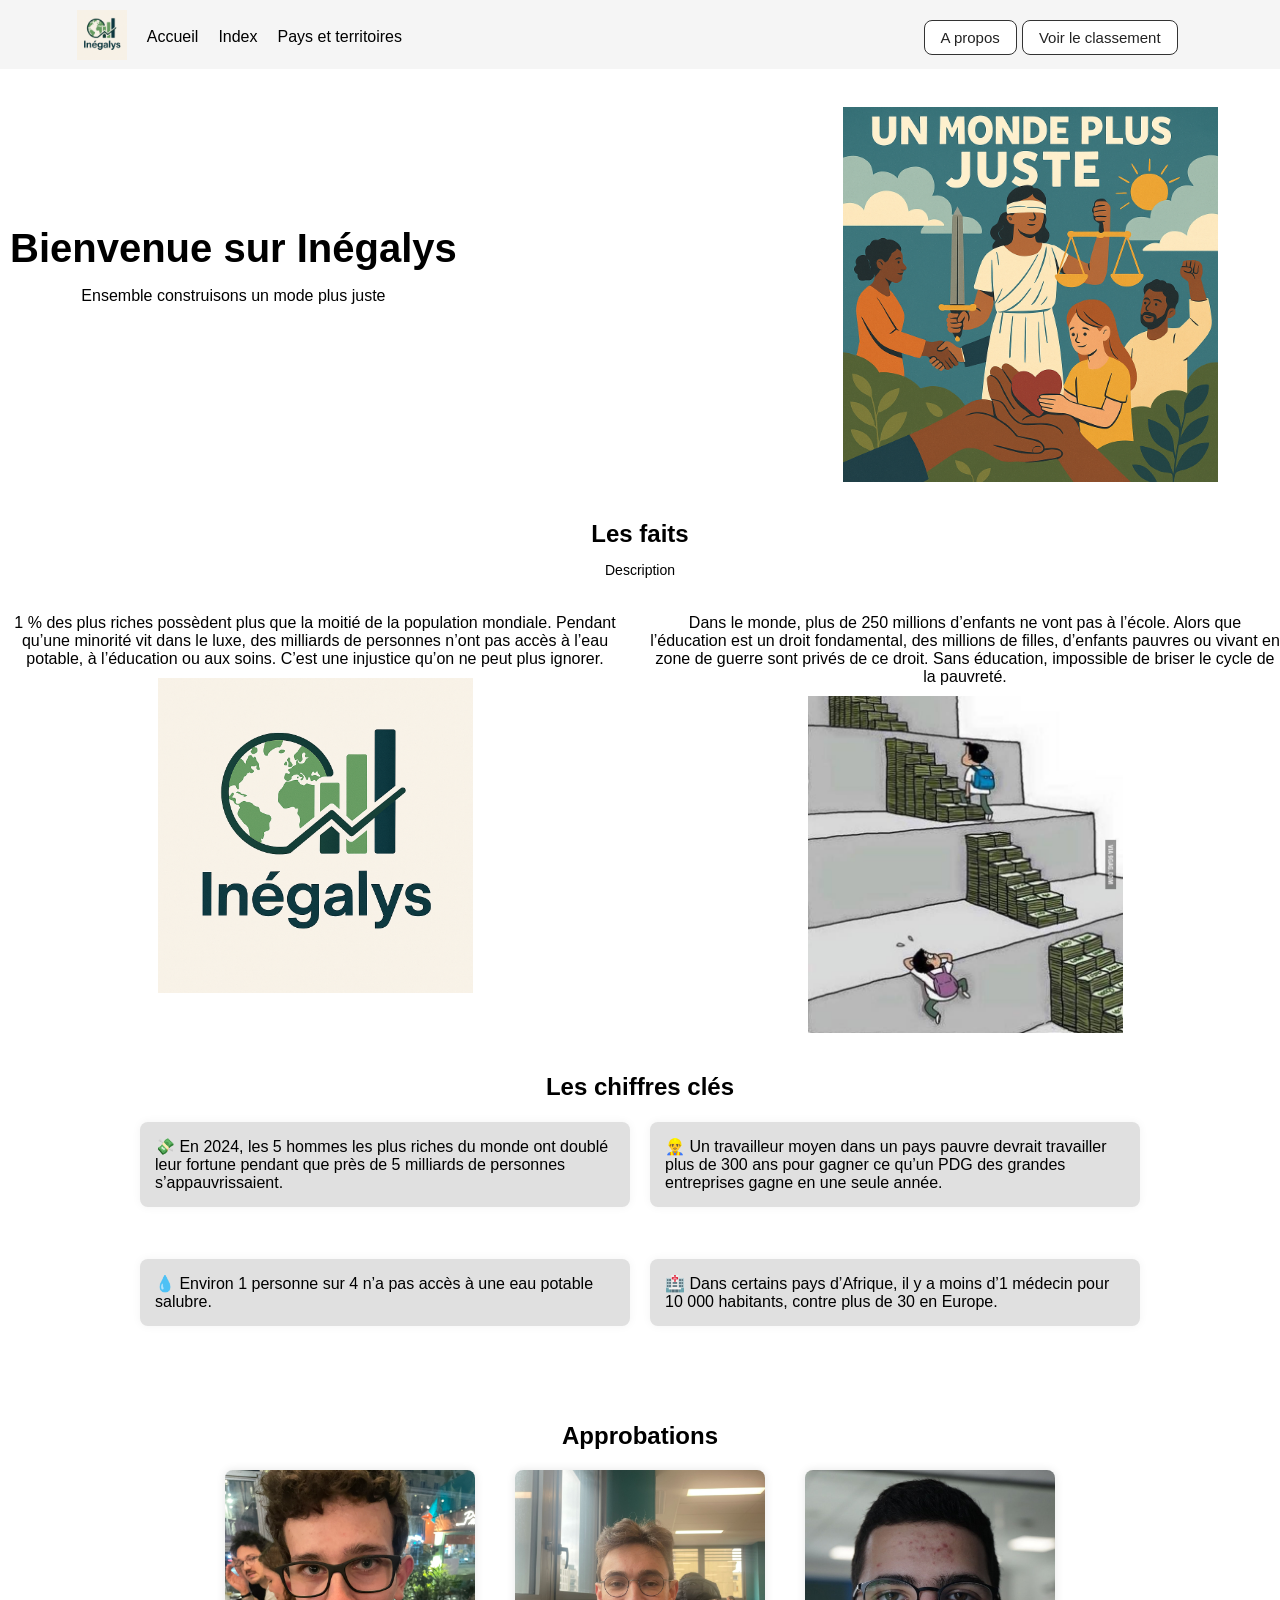
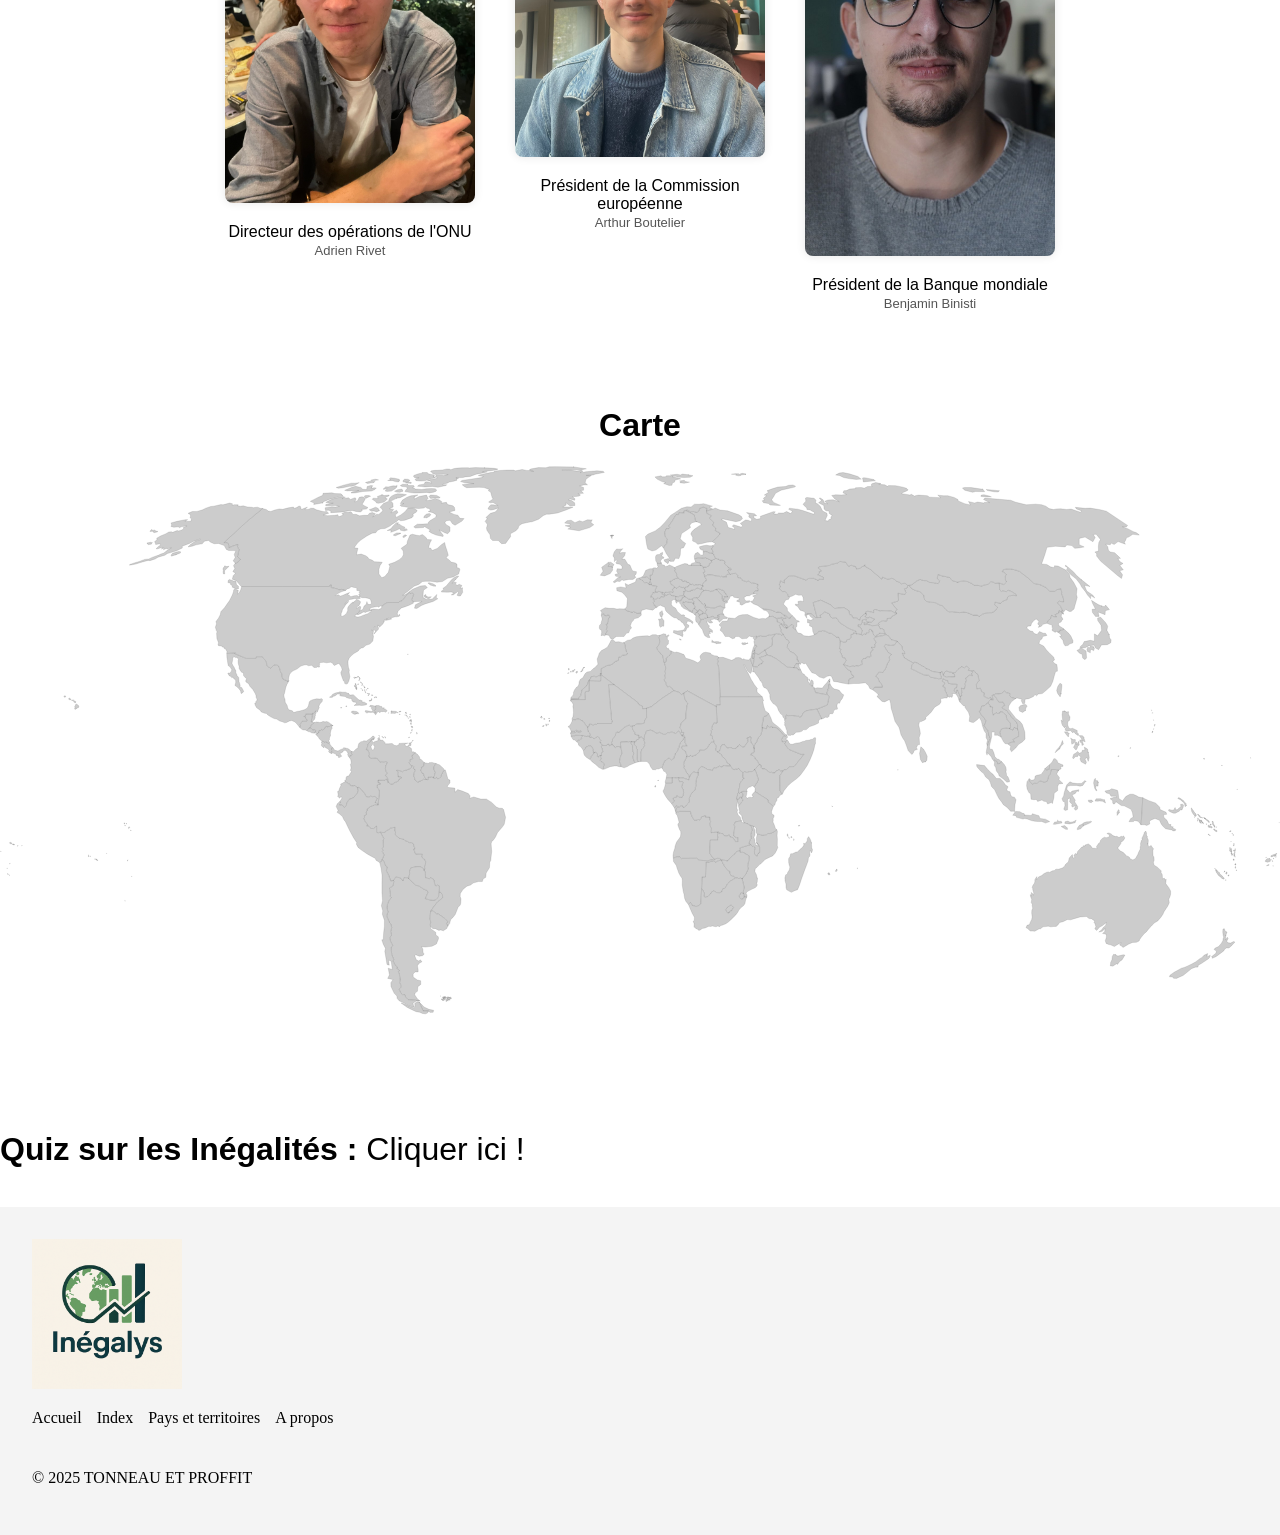
==== commit cc7a1d8d: "ancien footer + carte sans info" ====
--- a/HTML/accueil.html
+++ b/HTML/accueil.html
@@ -85,968 +85,954 @@
             </div>
         </div>
     </section>
+    <br>
+    <h1 id="titre_carte">Carte</h1>
+        <svg baseprofile="tiny" fill="#ececec" viewbox="0 0 2000 1000" stroke="black" stroke-linecap="round" stroke-linejoin="round" stroke-width=".2" version="1.2"  xmlns="http://www.w3.org/2000/svg">
+            <path d="M1383 261.6l1.5 1.8-2.9 0.8-2.4 1.1-5.9 0.8-5.3 1.3-2.4 2.8 1.9 2.7 1.4 3.2-2 2.7 0.8 2.5-0.9 2.3-5.2-0.2 3.1 4.2-3.1 1.7-1.4 3.8 1.1 3.9-1.8 1.8-2.1-0.6-4 0.9-0.2 1.7-4.1 0-2.3 3.7 0.8 5.4-6.6 2.7-3.9-0.6-0.9 1.4-3.4-0.8-5.3 1-9.6-3.3 3.9-5.8-1.1-4.1-4.3-1.1-1.2-4.1-2.7-5.1 1.6-3.5-2.5-1 0.5-4.7 0.6-8 5.9 2.5 3.9-0.9 0.4-2.9 4-0.9 2.6-2-0.2-5.1 4.2-1.3 0.3-2.2 2.9 1.7 1.6 0.2 3 0 4.3 1.4 1.8 0.7 3.4-2 2.1 1.2 0.9-2.9 3.2 0.1 0.6-0.9-0.2-2.6 1.7-2.2 3.3 1.4-0.1 2 1.7 0.3 0.9 5.4 2.7 2.1 1.5-1.4 2.2-0.6 2.5-2.9 3.8 0.5 5.4 0z" id="AF" name="Afghanistan">
+            </path>
+            <path class="Angola" d="M 1121.2 572 1121.8 574 1121.1 577.1 1122 580.1 1121.1 582.5 1121.5 584.7 1109.8 584.6 1109 605.1 1112.6 610.3 1116.2 614.3 1105.8 616.9 1092.3 616 1088.5 613 1065.8 613.2 1065 613.7 1061.7 610.8 1058.1 610.6 1054.7 611.7 1052 612.9 1051.5 608.9 1052.4 603.2 1054.4 597.3 1054.7 594.6 1056.6 588.8 1058 586.2 1061.3 582 1063.2 579.1 1063.8 574.4 1063.5 570.7 1061.9 568.4 1060.4 564.5 1059.1 560.7 1059.4 559.3 1061.1 556.8 1059.5 550.6 1058.3 546.3 1055.5 542.2 1056.1 541 1058.4 540.1 1060.1 540.2 1062.1 539.5 1078.8 539.6 1080.1 544.3 1081.7 548.2 1083 550.3 1085.1 553.6 1088.9 553.1 1090.7 552.2 1093.8 553.1 1094.7 551.5 1096.2 547.8 1099.7 547.5 1100 546.4 1102.9 546.4 1102.4 548.7 1109.2 548.6 1109.3 552.7 1110.4 555.1 1109.5 559 1109.9 563 1111.7 565.4 1111.3 573 1112.7 572.4 1115.1 572.6 1118.6 571.6 1121.2 572 Z">
+            </path>
+            <path class="Angola" d="M 1055.3 539 1053.8 534.2 1056.1 531.4 1057.8 530.3 1059.9 532.5 1057.9 533.9 1056.9 535.5 1056.7 538.3 1055.3 539 Z">
+            </path>
+            <path d="M1088 228l0.4 1.2 1.4-0.6 1.2 1.7 1.3 0.7 0.6 2.3-0.5 2.2 1 2.7 2.3 1.5 0.1 1.7-1.7 0.9-0.1 2.1-2.2 3.1-0.9-0.4-0.2-1.4-3.1-2.2-0.7-3 0.1-4.4 0.5-1.9-0.9-1-0.5-2.1 1.9-3.1z" id="AL" name="Albania">
+            </path>
+            <path d="M1296.2 336.7l1.3 5.1-2.8 0 0 4.2 1.1 0.9-2.4 1.3 0.2 2.6-1.3 2.6 0 2.6-1 1.4-16.9-3.2-2.7-6.6-0.3-1.4 0.9-0.4 0.4 1.8 4.2-1 4.6 0.2 3.4 0.2 3.3-4.4 3.7-4.1 3-4 1.3 2.2z" id="AE" name="United Arab Emirates">
+            </path>
+            <path class="Argentina" d="M 669.1 851.7 666.1 851.5 661.1 851.5 655.1 837.9 658.2 840.7 662.5 845.3 670.3 849 677.6 850.5 676.8 853.5 672.4 853.8 669.1 851.7 Z">
+            </path>
+            <path class="Argentina" d="M 638.6 644.7 649.9 655.1 654.5 656.1 661.8 660.9 667.7 663.4 668.8 666.2 664.6 676 670.4 677.7 676.7 678.7 680.9 677.7 685.2 672.7 685.5 667.1 688.1 665.8 691.3 669.6 691.7 674.7 687.5 678.2 684.2 680.8 678.9 687.1 672.9 695.8 672.4 701 672 707.6 673.2 714 672.3 715.4 672.7 719.5 673 722.9 680.8 728.4 681 732.8 684.9 735.6 685.2 738.7 681.9 746.9 674.9 750.4 664.7 751.7 658.7 751 660.8 754.9 660.9 759.6 662.7 762.8 660.2 765.1 655.1 766 649.5 763.6 648 765.3 650.5 771.6 654.5 773.5 656.8 771.5 659.3 774.8 655.1 776.8 652.2 780.8 653.4 787.1 653.3 790.5 648.5 790.5 645.5 793.7 645.6 798.5 652.1 803.1 657.3 804.3 657.5 810 652.9 813.5 652.3 820.8 648.8 823.2 647.9 826.1 652.1 832.6 656.7 836.1 654.6 835.8 649.7 834.8 637.6 834 634.1 830.4 632.2 825.8 629.1 826.2 626.5 823.9 623.4 817.4 626.1 814.6 626.2 810.7 624.4 807.5 625.1 802.1 624 793.8 622.2 790.1 624 788.9 622.6 786.5 619.8 785.3 620.6 782.6 617.5 780.2 613.8 772.9 615.5 771.6 612.2 763.8 611.4 757.3 611.2 751.6 613.7 749.3 610.4 743 608.8 737.2 611.8 733 610.4 727.6 612 721.4 610.6 715.5 609 714.3 604.1 703.2 606.2 696.6 604.5 690.4 605.4 684.5 608 678.5 611.3 674.5 609.3 672 610.1 669.9 608.5 659.2 614.1 656.1 615.3 649.4 614.4 647.8 618.4 642 625.9 643.6 629.6 648.2 631.2 643 637.6 643.3 638.6 644.7 Z">
+            </path>
+            <path d="M1230.8 253l-1.8 0.2-2.8-3.7-0.2-1-2.3 0-1.9-1.7-1 0.1-2.4-1.8-4.2-1.6-0.1-3.1-1.3-2.2 7-1 1.4 1.6 2.2 1.1-0.7 1.6 3.2 2.2-1.1 2.1 2.6 1.7 2.5 1 0.9 4.5z" id="AM" name="Armenia">
+            </path>
+            <path class="Australia" d="M 1743 763.6 1746.7 765.8 1750 764.9 1754.9 763.7 1757.7 764.1 1753.2 771.7 1749.9 773.8 1745.9 779 1745.3 777.2 1738.7 781.6 1737.9 781.3 1734.9 781.1 1735.4 775.7 1737.4 771.5 1738 765.9 1740 763 1743 763.6 Z">
+            </path>
+            <path class="Australia" d="M 1793.5 590.2 1794.7 595.2 1798.7 592.8 1800.1 595.5 1802.4 598 1801.3 600.9 1801.5 606.4 1801.7 609.6 1803 610.4 1803.4 615.9 1802.2 619.2 1803 623.5 1808.4 626.9 1811.6 629.9 1814.8 632.7 1813.7 634.3 1816 638.3 1816.5 645.3 1819.1 643.9 1820.6 646.6 1822.2 645.7 1821.5 652.5 1824.4 656.4 1826.3 658.8 1829.1 664 1829.1 669.2 1828.1 672.9 1826.3 676.8 1827 682.3 1824.5 688 1822.4 691 1818.6 696.7 1817.1 700.4 1814 705 1809 710.8 1803.5 714 1799.1 718.9 1795.8 722.1 1791.4 727.6 1787.7 730.8 1783.8 735.6 1780.7 740 1779.9 742.1 1775.6 744.3 1769.5 744.5 1763.2 747.2 1759.4 749.6 1754.6 752.4 1751.9 749.5 1749.3 748.4 1751.9 745.1 1748.4 746.3 1741.2 750.9 1737.6 749.2 1735.2 748.2 1732.4 747.7 1728.3 745.9 1727 741.9 1728.5 737.1 1728.9 733.8 1727.5 731.2 1722.8 730.5 1726 727.3 1726.9 722.6 1722.2 727 1716.9 728.2 1721.4 724.7 1723.9 721 1727.4 717.8 1729 713.1 1722.2 718.5 1717.9 720.7 1713.6 725.8 1710.6 723.2 1712.3 719.8 1710.9 715.1 1709.1 712.7 1710.7 711.2 1705.4 707.3 1701.6 707.2 1697.6 704 1687.7 704.6 1679.8 706.9 1672.9 709.1 1667.9 708.7 1660.9 712 1655.6 713.4 1653.3 716.8 1650.3 719.4 1645.6 719.6 1642 720.1 1637.8 719 1633.6 719.7 1629.8 720 1625.3 723.4 1623.8 723.1 1620.4 724.9 1617 726.9 1613.2 726.7 1609.7 726.7 1605.6 722.6 1603.2 721.4 1604.7 717.7 1607.6 716.8 1609.1 715.4 1609.7 713.1 1612 708.6 1612.7 704.8 1612 698.3 1612.2 694.6 1613.6 691 1612.7 686.8 1613 684.9 1611.3 682.3 1612 677.3 1610.1 672.2 1610 669.5 1611.8 672.3 1611.3 666.3 1613.6 668.2 1614.7 670.7 1615.3 667.4 1613.7 662.3 1613.6 660.3 1612.8 658.4 1614.1 654.7 1615.6 653.1 1616.9 649.9 1617 646.1 1620.1 641.5 1619.7 646.4 1622.8 642 1627.7 639.8 1630.9 637.1 1635.6 634.7 1638.2 634.2 1639.6 635 1644.4 632.6 1647.9 631.9 1649 630.5 1650.5 629.9 1653.6 630.1 1659.8 628.2 1663.3 625.3 1665.3 621.9 1669.2 618.7 1669.9 616.1 1670.6 612.6 1675.5 607.1 1676.9 612.7 1679.5 611.4 1678 608.4 1680.3 605.3 1682.5 606.7 1684 601.8 1687.5 598.6 1689.3 596.1 1692.2 595 1692.6 593.2 1694.9 593.9 1695.3 592.3 1697.9 591.4 1700.7 590.5 1704.4 593.5 1707 597.3 1710.5 597.3 1714 597.9 1713.3 594.4 1716.8 589.3 1719.5 587.6 1718.9 586 1721.8 582.3 1725.5 580 1728.2 580.8 1733.1 579.6 1733.4 576.3 1729.5 574.2 1732.6 573.3 1736.2 574.9 1738.9 577.5 1743.4 579.1 1745.1 578.5 1748.4 580.5 1751.9 578.6 1753.9 579.2 1755.4 577.9 1757.6 581.1 1755.6 584.6 1753.1 587.2 1751.2 587.4 1751.5 589.9 1749.3 593.1 1746.8 596.3 1747 598.1 1750.8 601.7 1754.8 603.7 1757.3 605.9 1760.6 609.7 1762.2 609.7 1764.8 611.4 1765.3 613.4 1770.2 615.5 1774.3 613.3 1776.1 609.9 1777.8 607 1779.1 603.5 1781.7 598.4 1781.5 595.3 1782.2 593.4 1782.1 589.8 1783.5 584.9 1784.8 583.6 1784.2 581.5 1786 578.1 1787.5 574.6 1787.9 572.7 1790.2 570.3 1791.5 573.5 1791.4 577.5 1792.7 578.3 1792.6 581 1794.2 584.2 1794.1 587.9 1793.5 590.2 Z">
+            </path>
+            <path d="M1070.6 190.8l-0.3 0.8 0.7 2.1-0.2 2.6-2.8 0 1.1 1.4-1.3 4-0.9 1.1-4.4 0.1-2.4 1.5-4.2-0.5-7.3-1.7-1.3-2.1-4.9 1.1-0.5 1.2-3.1-0.9-2.6-0.2-2.3-1.2 0.7-1.5-0.2-1.1 1.4-0.3 2.7 1.7 0.6-1.7 4.4 0.3 3.5-1.1 2.4 0.2 1.7 1.3 0.4-1.1-1-4.1 1.7-0.8 1.6-2.9 3.8 2.1 2.6-2.6 1.7-0.5 4 1.9 2.3-0.3 2.4 1.2z" id="AT" name="Austria">
+            </path>
+            <path class="Azerbaijan" d="M 1229 253.2 1225.2 252.3 1222 249.4 1220.8 246.9 1221.8 246.8 1223.7 248.5 1226 248.5 1226.2 249.5 1229 253.2 Z">
+            </path>
+            <path class="Azerbaijan" d="M 1235.3 236.2 1237.8 233.6 1241.3 236.9 1244.9 241.5 1247.4 241.8 1249.3 243.5 1245.1 244 1245.2 249 1244.8 251.2 1243.1 252.7 1243.9 255.8 1242.6 256.2 1238.7 252.8 1239.9 249.7 1238 247.8 1236.1 248.3 1230.8 253 1229.9 248.5 1227.4 247.5 1224.8 245.8 1225.9 243.7 1222.7 241.5 1223.4 239.9 1221.2 238.8 1219.8 237.2 1220.9 236.1 1225.1 238 1228 238.3 1228.6 237.6 1225.3 234.1 1226.5 233.3 1228 233.5 1232.3 237.3 1234.7 237.8 1235.3 236.2 Z">
+            </path>
+            <path d="M1154.9 530.4l-0.6 0.1 0-0.3-2-6.1-0.01-0.06-0.09-1.04-1.4-2.9 3.5 0.5 1.7-3.7 3.1 0.4 0.3 2.5 1.2 1.5 0 2.1-1.4 1.3-2.3 3.4-2 2.3z" id="BI" name="Burundi">
+            </path>
+            <path d="M1016.5 177.1l-0.4 4.2-1.3 0.2-0.4 3.5-4.4-2.9-2.5 0.5-3.5-2.9-2.4-2.5-2.2-0.1-0.8-2.2 3.9-1.2 3.6 0.5 4.5-1.3 3.1 2.7 2.8 1.5z" id="BE" name="Belgium">
+            </path>
+            <path d="M1006.7 427l-0.2 2.1 1.3 3.8-1.1 2.6 0.6 1.7-2.8 4-1.7 2-1.1 4 0.2 4.1-0.3 10.3-4.7 0.8-1.4-4.4 0.3-14.8-1.2-1.3-0.2-3.2-2-2.2-1.7-1.9 0.7-3.4 2-0.7 1.1-2.8 2.8-0.6 1.2-1.9 1.9-1.9 2 0 4.3 3.7z" id="BJ" name="Benin">
+            </path>
+            <path d="M988.5 406l-0.5 3.1 0.8 2.9 3.1 4.2 0.2 3.1 6.5 1.5-0.1 4.4-1.2 1.9-2.8 0.6-1.1 2.8-2 0.7-4.9-0.1-2.6-0.5-1.8 1-2.5-0.5-9.8 0.3-0.2 3.7 0.8 4.8-3.9-1.6-2.6 0.2-2 1.6-2.5-1.3-1-2.2-2.5-1.4-0.4-3.7 1.6-2.7-0.2-2.2 4.5-5.3 0.9-4.4 1.5-1.6 2.7 0.9 2.4-1.3 0.8-1.7 4.3-2.8 1.1-2 5.3-2.7 3.1-0.9 1.4 1.2 3.6 0z" id="BF" name="Burkina Faso">
+            </path>
+            <path d="M1500.6 360.3l0.6 4.6-2.1-1 1.1 5.2-2.1-3.3-0.8-3.3-1.5-3.1-2.8-3.7-5.2-0.3 0.9 2.7-1.2 3.5-2.6-1.3-0.6 1.2-1.7-0.7-2.2-0.6-1.6-5.3-2.6-4.8 0.3-3.9-3.7-1.7 0.9-2.3 3-2.4-4.6-3.4 1.2-4.4 4.9 2.8 2.7 0.3 1.2 4.5 5.4 0.9 5.1-0.1 3.4 1.1-1.6 5.4-2.4 0.4-1.2 3.6 3.6 3.4 0.3-4.2 1.5 0 4.4 10.2z" id="BD" name="Bangladesh">
+            </path>
+            <path d="M1132.6 221.6l-2.3 2.6-1.3 4.5 2.1 3.6-4.6-0.8-5 2 0.3 3.2-4.6 0.6-3.9-2.3-4 1.8-3.8-0.2-0.8-4.2-2.8-2.1 0.7-0.8-0.6-0.8 0.6-2 1.8-2-2.8-2.7-0.7-2.4 1.1-1.4 1.8 2.6 1.9-0.4 4 0.9 7.6 0.4 2.3-1.6 5.9-1.5 4 2.3 3.1 0.7z" id="BG" name="Bulgaria">
+            </path>
+            <path d="M1083 214.3l1.9-0.1-1.1 2.8 2.7 2.5-0.5 2.9-1.1 0.3-0.9 0.6-1.6 1.5-0.4 3.5-4.8-2.4-2.1-2.7-2.1-1.4-2.5-2.4-1.3-1.9-2.7-3 0.8-2.6 2 1.5 1-1.4 2.3-0.1 4.5 1.1 3.5-0.1 2.4 1.4z" id="BA" name="Bosnia and Herzegovina">
+            </path>
+            <path d="M1141.6 162.7l-3.9-0.2-0.8 0.6 1.5 2 2 4-4.1 0.3-1.3 1.4 0.3 3.1-2.1-0.6-4.3 0.3-1.5-1.5-1.7 1.1-1.9-0.9-3.9-0.1-5.7-1.5-4.9-0.5-3.8 0.2-2.4 1.6-2.3 0.3-0.5-2.8-1.9-2.8 2.8-1.3-0.4-2.4-1.7-2.3-0.6-2.7 4.7 0 4.8-2.3 0.5-3.4 3.6-2-1-2.7 2.7-1 4.6-2.3 5.3 1.5 0.9 1.5 2.4-0.7 4.8 1.4 1.1 2.9-0.7 1.6 3.8 4 2.1 1.1 0 1.1 3.4 1.1 1.7 1.6-1.6 1.3z" id="BY" name="Belarus">
+            </path>
+            <path d="M487.8 399.8l-1.7 0 1.3-7.2 0.7-5.1 0.1-1 0.7-0.3 0.9 0.8 2.5-3.9 1.1-0.1-0.1 1 1 0-0.3 1.8-1.3 2.7 0.4 1-0.9 2.3 0.3 0.6-1 3.3-1.3 1.7-1.1 0.2-1.3 2.2z" id="BZ" name="Belize">
+            </path>
+            <path d="M662.5 631.4l-0.3-2-5.4-3.3-5.2-0.1-9.6 1.9-2.1 5.6 0.2 3.5-1.5 7.7-1-1.4-6.4-0.3-1.6 5.2-3.7-4.6-7.5-1.6-4 5.8-3.9 0.9-3.1-8.9-3.7-7.2 1.1-6.2-3.2-2.7-1.2-4.6-3.2-4.4 2.9-6.9-2.9-5.4 1.1-2.2-1.2-2.4 1.9-3.2-0.3-5.4 0-4.6 1.1-2.1-5.5-10.4 4.2 0.6 2.9-0.2 1.1-1.9 4.8-2.6 2.9-2.4 7.3-1.1-0.4 4.8 0.9 2.5-0.3 4.3 6.5 5.7 6.4 1.1 2.3 2.4 3.9 1.3 2.5 1.8 3.5 0 3.4 1.9 0.5 3.7 1.2 1.9 0.3 2.7-1.7 0.1 2.8 7.5 10.7 0.3-0.5 3.7 0.8 2.5 3.2 1.8 1.7 4-0.6 5.1-1.3 2.8 0.8 3.6-1.6 1.4z" id="BO" name="Bolivia">
+            </path>
+            <path d="M665.8 489.6l3.1 0.6 0.6-1.4-1-1.2 0.6-1.9 2.3 0.6 2.7-0.7 3.2 1.4 2.5 1.3 1.7-1.7 1.3 0.2 0.8 1.8 2.7-0.4 2.2-2.5 1.8-4.7 3.4-5.9 2-0.3 1.3 3.6 3 11.2 3.1 1.1 0.1 4.4-4.3 5.3 1.7 1.9 10.1 1 0.2 6.5 4.3-4.2 7.1 2.3 9.5 3.9 2.8 3.7-0.9 3.6 6.6-2 11 3.4 8.5-0.2 8.4 5.3 7.4 7.2 4.4 1.8 4.8 0.3 2.1 2 2 8.2 1.1 3.9-2.1 10.6-2.7 4.2-7.7 8.9-3.4 7.3-4 5.5-1.4 0.2-1.3 4.7 0.9 12-1.1 9.9-0.3 4.2-1.6 2.6-0.5 8.6-5.2 8.3-0.5 6.7-4.3 2.7-1.1 3.9-6 0-8.5 2.4-3.7 2.9-6 1.9-6.1 5.1-4.1 6.4-0.3 4.8 1.3 3.5-0.3 6.5-0.8 3.1-3.4 3.6-4.5 11.3-4 5-3.2 3.1-1.5 6.1-2.9 3.6-2.1-3.6 1.8-3.1-3.8-4.3-4.8-3.6-6.3-4.1-1.9 0.2-6.3-5-3.4 0.7 6-8.7 5.3-6.3 3.3-2.6 4.2-3.5-0.4-5.1-3.2-3.8-2.6 1.3 0.7-3.7 0.3-3.8-0.3-3.6-2.1-1.1-2 1-2.1-0.3-0.8-2.4-1.1-5.9-1.2-1.9-3.9-1.8-2.2 1.3-5.9-1.3-0.4-8.7-2-3.5 1.6-1.4-0.8-3.6 1.3-2.8 0.6-5.1-1.7-4-3.2-1.8-0.8-2.5 0.5-3.7-10.7-0.3-2.8-7.5 1.7-0.1-0.3-2.7-1.2-1.9-0.5-3.7-3.4-1.9-3.5 0-2.5-1.8-3.9-1.3-2.3-2.4-6.4-1.1-6.5-5.7 0.3-4.3-0.9-2.5 0.4-4.8-7.3 1.1-2.9 2.4-4.8 2.6-1.1 1.9-2.9 0.2-4.2-0.6-3.2 1.1-2.6-0.7-0.1-9.7-4.4 3.7-5-0.1-2.3-3.5-3.8-0.3 1-2.8-3.3-3.9-2.6-5.8 1.5-1.1-0.2-2.8 3.4-1.8-0.7-3.5 1.4-2.2 0.3-3 6.3-4.4 4.6-1.2 0.8-1 5.1 0.3 2.2-17.6 0.1-2.8-0.9-3.6-2.6-2.4 0.1-4.7 3.2-1 1.1 0.7 0.2-2.5-3.3-0.7 0-4 11 0.2 1.9-2.3 1.6 2.1 1 3.8 1.1-0.8 3.1 3.4 4.4-0.4 1.1-2 4.2-1.5 2.4-1.1 0.7-2.7 4.1-1.8-0.3-1.4-4.8-0.5-0.7-4.1 0.3-4.3-2.5-1.6 1.1-0.6 4.1 0.8 4.5 1.6 1.7-1.5 4.1-1 6.4-2.4 2.1-2.5-0.7-1.8 3-0.2 1.2 1.4-0.8 2.9 2 0.9 1.2 3-1.6 2.3-1 5.4 1.4 3.3 0.3 3 3.5 3 2.8 0.3 0.6-1.3 1.8-0.3 2.6-1.1 1.8-1.7 3.2 0.6 1.3-0.3z" id="BR" name="Brazil">
+            </path>
+            <path d="M1633.1 472.8l2.2-2.4 4.6-3.6-0.1 3.2-0.1 4.1-2.7-0.2-1.1 2.2-2.8-3.3z" id="BN" name="Brunei Darussalam">
+            </path>
+            <path d="M1488.8 323.5l2.6 2.1 0.5 3.9-4.5 0.2-4.7-0.4-3.2 1-5.5-2.5-0.4-1.2 2.6-4.8 2.6-1.6 4.3 1.4 2.9 0.2 2.8 1.7z" id="BT" name="Bhutan">
+            </path>
+            <path d="M1127.6 615.7l1.9 5.1 1.1 1.2 1.6 3.7 6.1 7 2.3 0.7-0.1 2.3 1.5 4.1 4.3 1 3.4 2.9-8.1 4.7-5.2 4.8-2 4.3-1.8 2.4-3 0.5-1.2 3.1-0.6 2-3.6 1.4-4.5-0.3-2.5-1.8-2.3-0.7-2.8 1.4-1.5 3.1-2.7 1.9-2.8 2.9-4 0.7-1.1-2.3 0.6-3.9-3-6.1-1.4-1 0.6-18.7 5.5-0.2 0.8-22.9 4.2-0.2 8.7-2.3 2 2.7 3.7-2.5 1.7 0 3.2-1.5 1 0.5z" id="BW" name="Botswana">
+            </path>
+            <path d="M1121.3 446.5l3.9 2.5 3.1 2.6 0.1 2.1 3.9 3.3 2.4 2.8 1.4 3.8 4.3 2.6 0.9 2-1.8 0.7-3.7-0.1-4.2-0.7-2.1 0.5-0.9 1.6-1.8 0.2-2.2-1.4-6.3 3.2-2.6-0.6-0.8 0.5-1.6 3.9-4.3-1.3-4.1-0.6-3.6-2.4-4.7-2.2-3 2.1-2.2 3.2-0.5 4.5-3.6-0.3-3.9-1.1-3.3 3.4-3 6-0.6-1.9-0.3-2.9-2.6-2.1-2.1-3.3-0.5-2.3-2.7-3.4 0.5-1.9-0.6-2.7 0.4-5 1.4-1.1 2.8-6.5 4.6-0.5 1-1.7 1 0.2 1.4 1.4 7.1-2.4 2.4-2.5 2.9-2.3-0.6-2.2 1.6-0.6 5.5 0.4 5.2-3 4-7 2.8-2.6 3.6-1.1 0.7 2.7 3.3 4 0 2.7-0.8 2.6 0.4 2 1.9 1.9 0.5 0.3z" id="CF" name="Central African Republic">
+            </path>
+            <path class="Canada" d="M 665.9 203.6 669.3 204.5 674 204.3 670.7 206.9 668.7 207.3 663.2 204.6 662.6 202.5 665.1 200.6 665.9 203.6 Z">
+            </path>
+            <path class="Canada" d="M 680.3 187.6 677.9 187.7 672.1 185.8 668.6 182.8 670.5 182.3 676.4 183.9 680.6 186.5 680.3 187.6 Z">
+            </path>
+            <path class="Canada" d="M 372.4 191.3 369.3 192.2 363 189.4 363 187.2 360.1 185 360.4 183.2 356.1 182.1 356.7 178.7 358.2 177.3 362.3 178.6 364.7 179.6 368.8 180.2 369 182.4 369.4 185.3 372.6 187.9 372.4 191.3 Z">
+            </path>
+            <path class="Canada" d="M 711.5 177.8 706.5 183.2 710.4 181.1 713.3 182.5 710.9 184.6 714.7 186.3 717.5 184.8 721.8 186.7 719 191.3 722.8 190.2 722.5 193.5 723 197.4 719.4 203 717 203.2 714.1 202 716.6 196.9 715.4 196.1 708.1 201.5 705.1 201.3 709.5 198.3 705.1 196.8 699.6 197.2 690 197 689.8 195.2 693.6 192.9 691.9 191.3 697.3 187.5 705.5 177.6 709.7 174.1 714.7 172 716.8 172.2 715.3 173.9 711.5 177.8 Z">
+            </path>
+            <path class="Canada" d="M 351.5 156.4 353 157.2 358 156.7 350.8 163.6 351.1 168.6 349.2 168.6 348.5 165.8 349 162.9 348.2 161 349.5 158.3 351.5 156.4 Z">
+            </path>
+            <path class="Canada" d="M 634.9 108.9 631.3 111.9 629.6 111.4 629.5 109.7 629.9 109.3 632.7 107.6 634.4 107.7 634.9 108.9 Z">
+            </path>
+            <path class="Canada" d="M 625.2 105.7 618 108.9 615 108.7 615 107.2 620 104.5 626 104.6 625.2 105.7 Z">
+            </path>
+            <path class="Canada" d="M 622.1 88.9 621.2 91.4 623.9 90.5 625.4 92 628.9 94 632.7 95.7 631.3 98.4 634.8 98 636.7 99.9 631.7 101.7 625.8 100.3 625 97.7 618.7 100.8 610.5 103.7 611.2 100.4 604.9 100.9 610.6 98.1 614.2 93.6 619.3 88.5 622.1 88.9 Z">
+            </path>
+            <path class="Canada" d="M 667 80.6 662.1 80.9 662.8 78.2 666.6 75.1 670.9 74.4 673.2 75.9 671.7 78.2 670.8 79 667 80.6 Z">
+            </path>
+            <path class="Canada" d="M 592.5 69.9 588.4 71.8 584.2 70.2 580.3 70.7 576.9 68.3 581.9 66.6 586.8 64.3 589.8 65.8 591.4 66.8 591.8 67.8 592.5 69.9 Z">
+            </path>
+            <path class="Canada" d="M 645.5 212.5 643.3 208.9 646.2 200.4 644.6 198.6 640.9 199.6 639.8 198 634.3 202.7 631.1 207.6 628.3 210.5 625.8 211.5 624.1 211.8 623 213.3 613.7 213.3 605.9 213.4 603.2 214.5 596.4 218.9 596.4 218.8 595.5 218.4 593.5 219.3 591.6 220.6 589.8 219.5 585.1 220.3 581.2 221.2 579.3 222 577 224.1 578.8 224.8 580.5 224.4 580.8 224.4 580.5 226.3 575.7 227 572.9 227.8 571.2 228.8 568.6 228.2 567 228.5 564.1 230.3 559.5 232.3 556.8 231.9 558.8 229.7 562.5 226.2 566.6 224.1 567.7 222.3 568.6 219.3 572.4 215.8 573.3 211.8 574.4 215.7 578.2 216.6 580.6 214.5 579.2 209.7 578.3 207.7 574.3 206.5 570.5 205.8 566.6 205.8 563.2 205 562.8 203.6 561.4 204.5 560.2 204.3 562.1 202.2 560.3 201.4 562.2 199 561 197.2 562.7 195.4 557.5 194.5 557.4 190.9 556.6 190.1 553.3 189.9 549.2 188.7 547.7 189.5 545.9 191 542.6 192 539.5 194.5 534.1 192.8 529.7 193.6 525.8 191.7 521.2 190.7 517.9 190.3 516.9 189.3 517.8 185.9 516.1 185.9 514.8 188.3 504.6 188.3 487.6 188.3 470.8 188.3 455.9 188.3 441.1 188.3 426.4 188.3 411.3 188.3 406.5 188.3 391.8 188.3 377.7 188.3 377 188.3 371.6 182.2 370 179.5 363 176.9 364.3 171.4 367.9 167.7 363.8 165 366.9 160.1 364.8 155.7 367.3 152.5 372.4 149.6 375.6 145.8 371 142 372.4 135.1 373.5 130.9 371.9 128.2 371.1 125.8 371.7 122.7 365.2 124.6 357.6 127.9 357.3 124.1 356.8 121.5 354 119.9 349.8 119.7 385.4 87 410 66.6 416 67.9 419.3 70.5 423 71 429.3 68.8 436.3 67.1 441.6 67.7 450.5 65.4 458.7 64.1 458.9 66.3 463.4 65 467.3 62.5 469.4 63.1 470.8 67.9 480.3 64.2 476.4 68.3 482.4 67.4 485.6 65.9 490.2 66.2 494.1 68.4 501.6 70.4 506.3 71.3 510.7 71 513.6 73.8 505.1 76.5 511.5 77.6 523.4 77 527.8 76 529.2 79.3 536.3 76.6 534.2 74.2 538.7 72.4 543.9 72.1 547.8 71.6 549.9 72.9 551.4 75.8 556.4 75.4 561.7 77.9 568.9 77 574.9 77.1 577.3 73.7 581.8 72.8 586.7 74.6 582.4 79.8 588.6 75.4 591.8 75.6 598.2 70.1 596.6 66.8 593.7 64.6 599.2 58.7 607.4 54.9 611.9 55.8 613.9 58.1 614.3 64.1 608.5 66.7 615.2 67.8 610.8 73.3 619.7 69.1 621.9 72.6 617.6 76.6 618.9 80.3 626.2 76.4 632.7 71.6 637.4 65.7 642.9 66.1 648.3 66.9 651.9 69.6 650.2 72.3 645.1 75.2 646 78.1 643.6 80.8 632.7 84.7 626.2 85.6 623 83.9 619.7 86.7 612.3 91.4 609.3 93.9 601.6 97.7 595.1 98.1 590 100.5 587.1 104.3 581.4 105 572.7 109.7 563.3 116.2 558.3 120.8 553.4 127.7 559.4 128.7 557.9 134.2 557.1 138.8 564.4 137.6 571.4 140.2 574.7 142.5 576.4 145.3 581.3 147 584.9 149.5 592.5 149.9 597.3 150.5 593.7 155.7 592 161.8 592.1 168.7 596.5 174.6 601.2 172.6 606.8 166.2 609.1 156.6 607.4 153.4 616.4 150.5 623.9 146.3 628.7 142.1 630.4 138.1 630 133 626.8 128.5 635.7 122.3 636.7 117 640.6 108 644.4 106.6 651.1 108.2 655.3 108.8 659.8 107.2 662.9 109.2 666.5 112.6 666.7 114.8 674.4 115.3 671.8 120.2 669.5 127.6 673.3 128.6 674.9 132.1 683.1 128.8 690.6 122.2 694.8 119.5 695.9 124.8 698.5 132.3 700.5 139.5 697.1 143.3 701.9 146.7 704.8 150.1 711.7 151.7 714.1 153.6 714.1 158.8 717.5 159.6 718.6 161.9 716.6 168.8 712.3 171.1 708.1 173.3 699.3 175.5 691.4 180.5 682.8 181.6 672.7 180.2 665.4 180.2 660.1 180.6 654.4 185.1 647 187.9 636.9 196.1 629 201.9 633.7 200.9 644.6 192.6 656.9 187.4 664.5 186.8 667.8 189.9 661.7 194.1 661.1 200.8 661.2 205.6 666.8 208.7 675.4 207.8 682.6 200.7 681.6 205.3 684.1 207.6 676.7 211.7 664.3 215.5 658.5 218 651.3 222.6 647.6 222.1 649.1 216.8 659.5 211.5 651.4 211.7 645.5 212.5 Z">
+            </path>
+            <path class="Canada" d="M 539 48.7 534.3 51.1 544.8 49.6 547.4 52.2 554.7 49.5 556.5 51.2 554.3 56.3 558.6 54.2 561.4 48.9 565.7 48.1 568.7 48.9 570.9 51 568.2 56.1 565.8 59.8 570 62.4 575 65 572.4 67.3 565.3 67.8 566.1 69.8 562.9 71.8 556.2 71 550.5 69.5 545.4 69.8 535.9 71.7 524.6 72.5 516.7 73 517 70.4 512.9 69 508.6 69.6 508 65.3 511.3 64.7 518.6 63.8 524.1 64.1 530.3 63.1 523.8 61.9 514.7 62.3 509 62.2 509 60.3 520.7 58.1 514.4 58.2 509 56.8 516.8 52.9 522 50.8 536.2 47.7 539 48.7 Z">
+            </path>
+            <path class="Canada" d="M 578.5 47.2 571.5 50.6 569.2 47 571.3 46.2 576.8 46 578.5 47.2 Z">
+            </path>
+            <path class="Canada" d="M 687.1 48.8 686.4 50.2 682.3 50.1 678.2 50 673.3 50.7 672.4 50.3 670.3 47.6 672 45.8 674.2 45.4 682.6 46 687.1 48.8 Z">
+            </path>
+            <path class="Canada" d="M 647.3 48.5 647.6 51.7 654.8 47.6 666.5 45.5 668.8 50.8 665.6 54.2 674.6 52.7 679.9 50.6 686.7 53.2 690.4 55.7 689.3 58 697.5 56.8 699.4 60.2 707.8 62.3 710 64.4 710.9 69.5 701.8 72 709.5 75.6 715.4 76.8 718.7 81.8 725.2 82.2 721.9 86.1 711 92.6 707 90.2 703.2 84.8 697.3 85.5 695 88.8 697.7 92 702.2 94.6 703.2 96.1 703.1 101.8 699.5 105.9 694.8 104.3 686.2 99.8 689.8 104.7 692.6 108.2 692.3 110.2 681.4 107.9 673.8 104.5 670 101.8 672.4 100.1 667.6 97.2 662.9 94.5 662 96.1 648.9 97 646.5 95.1 651.9 90.9 660 90.8 669.3 90.1 669.1 88.1 672.2 85.3 681 79.9 681.4 77.4 680.9 75.6 676.2 72.9 669.1 71.1 672.6 69.7 670.6 66.3 667.2 66 665.3 64.2 662 65.8 654.1 66.5 640.1 65.3 632.7 63.7 626.8 62.9 624.9 61 631.2 58.6 625.5 58.6 628.8 53.3 635.9 48.7 641.9 46.6 653.1 45.2 647.3 48.5 Z">
+            </path>
+            <path class="Canada" d="M 596.9 45 600.5 46.1 608.1 45.4 607.6 46.9 601.5 49.4 605.3 51.6 600.1 56.3 591.7 58.3 588.3 57.9 587.4 55.9 581.5 51.9 583.2 50.2 590.6 50.8 589.7 47.5 596.9 45 Z">
+            </path>
+            <path class="Canada" d="M 619.5 50.5 611.7 54.4 607.3 54.2 609.1 49.6 611.7 47.1 615.9 44.9 621.1 43.5 629 43.7 635.2 44.9 625.1 49.5 619.5 50.5 Z">
+            </path>
+            <path class="Canada" d="M 503.7 57.7 490.2 60.3 490.8 58 484.8 55.2 489.2 53 496.7 49.2 504.3 45.8 504.7 42.7 518.7 41.9 522.9 43 532.4 43.3 534.3 44.7 535.9 46.9 529.4 48.2 515.5 51.8 506.3 55.5 503.7 57.7 Z">
+            </path>
+            <path class="Canada" d="M 628.9 39.3 624.8 41.2 619.6 40.8 616.4 39.5 620.9 37.3 627.8 35.9 629.2 37.7 628.9 39.3 Z">
+            </path>
+            <path class="Canada" d="M 620.1 30.6 620.3 32.9 617.5 35.4 611.7 39.2 604.8 39.7 601.6 38.9 605 36 598.4 36.3 602.7 32.5 606.5 32.7 614.2 31 619.1 31.3 620.1 30.6 Z">
+            </path>
+            <path class="Canada" d="M 580.7 33.2 580 34.9 584.4 34.1 588 34.3 585.7 36.8 580.6 39.1 566.7 39.9 554.4 42.1 548.4 42.2 549.9 40.6 560.6 38.3 542.7 38.9 538.5 38 550.2 33.2 555.6 31.8 563.9 33.5 566.8 36.4 572.9 36.8 573.6 32.1 579.4 30.3 582.5 30.8 580.7 33.2 Z">
+            </path>
+            <path class="Canada" d="M 636.4 28.8 638.7 30.4 646.1 30.4 647.5 32 644.7 33.8 647.8 34.9 649 36.1 653.9 36.3 659 36.7 666.1 35.7 674.2 35.2 680 35.6 682.3 37.5 681.3 39.5 677.7 40.9 671 42 666.7 41.3 654.9 42.1 646.9 42.2 641.3 41.6 632.7 40 634.3 37.2 636.4 34.8 635 32.6 628 32 625.4 30.5 629.2 28.5 636.4 28.8 Z">
+            </path>
+            <path class="Canada" d="M 560.7 26.2 554.9 29.9 549.6 31.6 545.8 31.8 535.9 33.9 528.8 34.7 525.2 33.6 536.9 29.9 549.1 26.8 554.6 26.9 560.7 26.2 Z">
+            </path>
+            <path class="Canada" d="M 641.9 26.8 640.1 26.9 633.5 26.6 634.2 25.3 641.4 25.4 643 26.2 641.9 26.8 Z">
+            </path>
+            <path class="Canada" d="M 583.1 25.9 574.3 27.3 571 25.8 576.1 24.3 582.1 23.8 586.2 24.5 583.1 25.9 Z">
+            </path>
+            <path class="Canada" d="M 590.9 21.7 585.2 22.6 579.2 22.6 580.2 21.9 585.9 20.6 587.6 20.8 590.9 21.7 Z">
+            </path>
+            <path class="Canada" d="M 637.7 24.2 631.1 25.2 629.5 24.1 630.1 22.4 632.3 20.5 636.7 20.7 638.4 21 640.7 22.6 637.7 24.2 Z">
+            </path>
+            <path class="Canada" d="M 623.9 23 622.8 24.9 617.5 24.4 613.5 22.9 605.7 22.7 611 21.4 608.2 20.3 610.4 18.5 616.5 19.1 624 20.8 623.9 23 Z">
+            </path>
+            <path class="Canada" d="M 678 16.9 680.7 18.4 674.2 19.7 663.6 23.2 656.8 23.5 650 22.9 648.4 21 650.5 19.4 654.8 18.2 648.2 18.2 646.2 16.7 646.6 14.8 651.5 12.9 655.6 11.6 659.6 11.3 659.3 10.3 667.6 10.1 669.2 12.3 673.9 13.2 678.7 14.1 678 16.9 Z">
+            </path>
+            <path class="Canada" d="M 757.2 2.9 765.9 3.2 772.6 3.7 777.8 4.7 776.7 5.7 766.9 7.4 757.9 8.2 753.9 9.1 761.4 9.1 750.9 11.6 744.1 12.8 734.8 16.3 726.7 17 723.6 18 712.3 18.4 716.7 19 713.4 19.8 714.1 22.1 709.1 23.7 702.2 25 698.7 26.8 692.1 28.3 691.6 29.4 698.1 29.2 697 30.4 684.3 33.3 675.8 31.9 664.1 32.7 659.1 32.1 652.3 31.8 654.4 29.5 662.4 28.4 664.4 25 667 24.7 674.5 26.7 672.8 23.7 667.9 22.8 672.9 21 680.5 19.9 683.3 18.3 680.3 16.6 681.4 14.4 690.8 14.5 693 15 700.3 13.4 693 12.9 680.4 13.2 676 11.8 675.2 10.1 672.7 8.9 673.8 7.6 679.8 6.8 684 6.7 691.4 6.1 698.2 4.6 702.1 4.8 704.5 5.9 709.5 3.9 714.7 3.3 721.2 2.9 731.6 2.7 732.9 3.1 743.2 2.5 750.2 2.7 757.2 2.9 Z">
+            </path>
+            <path d="M1034.4 197.5l0.2 1.1-0.7 1.5 2.3 1.2 2.6 0.2-0.3 2.5-2.1 1.1-3.8-0.8-1 2.5-2.4 0.2-0.9-1-2.7 2.2-2.5 0.3-2.2-1.4-1.8-2.7-2.4 1 0-2.9 3.6-3.5-0.2-1.6 2.3 0.6 1.3-1.1 4.2 0 1-1.3 5.5 1.9z" id="CH" name="Switzerland">
+            </path>
+            <path class="China" d="M 1602.2 381.9 1597.9 385 1593 383 1592 377.5 1594.2 374.6 1600 372.8 1603.3 372.9 1604.9 375.4 1602.9 378.2 1602.2 381.9 Z">
+            </path>
+            <path class="China" d="M 1625.6 185.5 1634.6 190 1640.6 195.8 1648.2 195.8 1650.8 193.4 1657.7 191.5 1659 197.2 1658.7 199.5 1661.5 206.3 1662.1 212.5 1655.2 211.4 1652.3 213.6 1657 219 1660.9 226.5 1658.4 226.6 1660.3 229.9 1654.8 226.1 1654.8 229.7 1648.4 232.4 1651.2 235.8 1646.6 235.5 1643 233.5 1641.9 238.1 1638 241.5 1635.9 245.6 1629.6 247.4 1627.2 250.4 1622.4 252.2 1623.7 249.2 1621.4 246.7 1623.4 242.4 1618.9 239.1 1615.5 241.3 1611.9 245.8 1610.6 249.9 1605.6 250.2 1604.3 253.2 1609.1 257.5 1613.9 258.6 1615.3 261.4 1620.4 263.3 1624.2 258.7 1630.1 261.2 1633.6 261.4 1635.9 264.7 1629.2 266.5 1628.2 270 1624.4 273.2 1623.5 277.7 1630.6 281.2 1635.2 287.5 1640.7 293.4 1646.2 298.3 1647.8 303.1 1645 304.9 1647.4 308.3 1651.3 310.3 1652.1 315.5 1652.2 320.6 1649.4 321.2 1647.3 328.1 1645 336.6 1641.6 344.2 1635.2 350.1 1628.6 355.6 1622.5 356.3 1619.6 359.1 1617.3 357.1 1614.8 360.2 1607.6 363.5 1601.8 364.4 1601.1 371.2 1598 371.6 1595.8 366.9 1596.7 364.5 1588.9 362.4 1586.5 363.5 1580.6 361.8 1577.5 359.2 1577.8 355.5 1572.5 354.3 1569.4 351.9 1565.3 355.3 1560 356.1 1555.6 356 1552.9 357.6 1550.2 358.5 1552.2 365.9 1549.2 365.7 1548.4 364.2 1547.9 361.5 1544.1 363.4 1541.5 362.2 1537 359.8 1537.8 354.5 1534.1 353.2 1531.7 347.3 1526.1 348.4 1525.4 340.8 1529.6 335.4 1528.7 330.1 1527.4 325.2 1524.7 323.7 1522 319.9 1518.9 320.4 1512.8 319.4 1514 316.7 1510.4 312.7 1507.2 315.4 1502.3 313.9 1496.9 317.9 1493 322.7 1488.8 323.5 1486 321.8 1483.1 321.6 1478.8 320.2 1476.2 321.8 1473.6 326.6 1472.1 321.5 1469 322.9 1462.5 322.2 1456 320.8 1451 317.9 1446.5 316.7 1444 313.6 1440.7 312.7 1434.3 308.5 1429.5 306.5 1427.6 308 1419 303.5 1412.8 299.5 1409.6 292.4 1413.7 293.3 1413.1 290 1410.1 286.7 1409.3 281.5 1401.6 273.9 1392.1 271.4 1389.2 266.4 1384.5 263.4 1383 261.6 1381.2 258 1380.7 255.5 1377 254 1375.5 254.7 1372.4 248.7 1373.5 247.3 1372.3 245.8 1376.4 242.8 1379.6 241.5 1385.4 242.4 1386 238.3 1392.4 237.6 1393.4 235 1400.3 231.6 1400.5 230.2 1398.8 226.5 1401.7 224.9 1392.9 213.9 1402 211.4 1404 210 1403 198.7 1413.8 200.8 1415.4 197.9 1412.9 191.7 1416.7 191.1 1418.6 186.9 1420.3 186.4 1423.6 190.8 1429.3 194.1 1437.5 196.4 1443.3 201.5 1444.7 208.8 1447.7 211.6 1454.2 212.7 1461.4 213.5 1469.4 217.5 1472.8 218.2 1477.8 224 1482.5 227.8 1488.1 227.6 1499.4 229.1 1505.8 228.2 1511.4 229.1 1520.8 233 1527 233 1530.3 234.9 1534.7 231.5 1541.9 229.3 1549.5 229.1 1554.4 226.9 1556.4 223.5 1558.8 221.3 1556.9 219.2 1554 216.8 1554.5 212.7 1557.7 213.3 1563.6 214.6 1566.8 211.2 1573.2 208.8 1574.5 204.6 1577 202.8 1583.8 202 1588.2 202.7 1587.4 200.5 1580.2 196.1 1575 194.1 1572.5 196.4 1567 195.4 1564.7 196.2 1561.9 193.7 1561.6 187.4 1561 182.7 1568.4 185.1 1572.8 181.2 1570.9 178.4 1570.7 171.9 1572 169.9 1569.5 166.5 1565.8 165.1 1567.5 162 1572.6 160.9 1578.8 160.7 1587.4 162.6 1593.4 164.8 1601.1 171 1604.9 173.7 1609.4 177.5 1615.6 183.5 1625.6 185.5 Z">
+            </path>
+            <path d="M955.9 435.2l2.5 1.4 1 2.2 2.5 1.3 2-1.6 2.6-0.2 3.9 1.6 1.5 9.2-2.4 5.3-1.5 7.3 2.4 5.5-0.2 2.6-2.6 0-3.9-1.2-3.7 0-6.7 1.2-3.9 1.8-5.6 2.4-1.1-0.2 0.4-5.3 0.6-0.8-0.2-2.5-2.4-2.7-1.8-0.4-1.6-1.8 1.2-2.9-0.5-3.1 0.2-1.8 0.9 0 0.4-2.8-0.4-1.3 0.5-0.9 2.1-0.7-1.4-5.2-1.3-2.6 0.5-2.2 1.1-0.5 0.8-0.6 1.5 1 4.4 0 1-1.8 1 0.1 1.6-0.7 0.9 2.7 1.3-0.8 2.4-1z" id="CI" name="Côte d'Ivoire">
+            </path>
+            <path d="M1072.8 454.2l-2.8 6.5-1.4 1.1-0.4 5 0.6 2.7-0.5 1.9 2.7 3.4 0.5 2.3 2.1 3.3 2.6 2.1 0.3 2.9 0.6 1.9-0.4 3.4-4.5-1.5-4.6-1.7-7.1-0.2-0.7-0.4-3.4 0.8-3.4-0.8-2.7 0.4-9.3-0.1 0.9-5.1-2.3-4.3-2.6-1-1.1-2.9-1.5-0.9 0.1-1.8 1.4-4.6 2.7-6.2 1.6 0 3.4-3.8 2.1-0.1 3.2 2.7 3.9-2.2 0.5-2.7 1.3-2.6 0.8-3.2 3-2.6 1.1-4.5 1.2-1.5 0.8-3.3 1.4-4.1 4.7-5 0.3-2.1 0.6-1.2-2.3-2.5 0.2-2.1 1.5-0.3 2.3 4.1 0.5 4.2-0.2 4.3 3.2 5.8-3.2 0-1.6 0.4-2.6-0.6-1.2 3 3.4 3.8 2.5 1.1 0.8 2.6 1.8 4.4-0.8 1.8z" id="CM" name="Cameroon">
+            </path>
+            <path d="M1141.3 468.2l3.5 5.3 2.6 0.8 1.5-1.1 2.6 0.4 3.1-1.3 1.4 2.7 5.1 4.3-0.3 7.5 2.3 0.9-1.9 2.2-2.1 1.8-2.2 3.3-1.2 3-0.3 5.1-1.3 2.5-0.1 4.8-1.6 1.8-0.2 3.8-0.8 0.5-0.6 3.6 1.4 2.9 0.1 1-1.2 10.3 1.5 3.6-1 2.7 1.8 4.6 3.4 3.5 0.7 3.5 1.6 1.7-0.3 1.1-0.9-0.3-7.7 1.1-1.5 0.8-1.7 4.1 1.2 2.8-1.1 7.6-0.9 6.4 1.5 1.2 3.9 2.5 1.6-1.2 0.2 6.9-4.3 0-2.2-3.5-2-2.8-4.3-0.9-1.2-3.3-3.5 2-4.4-0.9-1.9-2.9-3.5-0.6-2.7 0.1-0.3-2-1.9-0.1-2.6-0.4-3.5 1-2.4-0.2-1.4 0.6 0.4-7.6-1.8-2.4-0.4-4 0.9-3.9-1.1-2.4-0.1-4.1-6.8 0.1 0.5-2.3-2.9 0-0.3 1.1-3.5 0.3-1.5 3.7-0.9 1.6-3.1-0.9-1.8 0.9-3.8 0.5-2.1-3.3-1.3-2.1-1.6-3.9-1.3-4.7-16.7-0.1-2 0.7-1.7-0.1-2.3 0.9-0.8-2 1.4-0.7 0.2-2.8 1-1.6 2-1.4 1.5 0.7 2-2.5 3.1 0.1 0.3 1.8 2.1 1.1 3.4-4 3.3-3.1 1.4-2.1-0.1-5.3 2.5-6.2 2.6-3.3 3.7-3.1 0.7-2 0.1-2.4 0.9-2.2-0.3-3.7 0.7-5.7 1.1-4 1.7-3.4 0.3-3.9 0.5-4.5 2.2-3.2 3-2.1 4.7 2.2 3.6 2.4 4.1 0.6 4.3 1.3 1.6-3.9 0.8-0.5 2.6 0.6 6.3-3.2 2.2 1.4 1.8-0.2 0.9-1.6 2.1-0.5 4.2 0.7 3.7 0.1 1.8-0.7z" id="CD" name="Democratic Republic of the Congo">
+            </path>
+            <path d="M1090.9 479.3l-0.3 3.9-1.7 3.4-1.1 4-0.7 5.7 0.3 3.7-0.9 2.2-0.1 2.4-0.7 2-3.7 3.1-2.6 3.3-2.5 6.2 0.1 5.3-1.4 2.1-3.3 3.1-3.4 4-2.1-1.1-0.3-1.8-3.1-0.1-2 2.5-1.5-0.7-2.1-2.2-1.7 1.1-2.3 2.8-4.6-6.8 4.3-3.6-2.1-4.2 2-1.6 3.8-0.8 0.4-2.9 3.1 3.1 5 0.3 1.7-3 0.7-4.3-0.6-5-2.7-3.8 2.5-7.5-1.4-1.2-4.2 0.5-1.6-3.3 0.4-2.8 7.1 0.2 4.6 1.7 4.5 1.5 0.4-3.4 3-6 3.3-3.4 3.9 1.1 3.6 0.3z" id="CG" name="Republic of Congo">
+            </path>
+            <path d="M584.4 426.2l-3.7 1.1-1.6 3.2-2.3 1.8-1.8 2.4-0.9 4.6-1.8 3.8 2.9 0.4 0.6 2.9 1.2 1.5 0.3 2.5-0.7 2.4 0.1 1.4 1.4 0.5 1.2 2.2 7.3-0.6 3.3 0.8 3.8 5.6 2.3-0.7 4.1 0.3 3.2-0.7 2 1.1-1.2 3.4-1.3 2.2-0.6 4.6 1.1 4.3 1.5 1.9 0.2 1.4-2.9 3.2 2 1.4 1.5 2.3 1.6 6.4-1.1 0.8-1-3.8-1.6-2.1-1.9 2.3-11-0.2 0 4 3.3 0.7-0.2 2.5-1.1-0.7-3.2 1-0.1 4.7 2.6 2.4 0.9 3.6-0.1 2.8-2.2 17.6-2.9-3.4-1.7-0.1 3.5-6.6-4.4-3-3.4 0.6-2.1-1.1-3.1 1.7-4.2-0.9-3.5-6.7-2.6-1.6-1.8-3.1-3.8-3-1.5 0.6-2.4-1.5-2.8-2.1-1.6 1-4.8-0.9-1.4-2.8-1.1 0.1-5.6-3.6-0.7-2 2.1-0.5-0.2-3.2 1.4-2.4 2.8-0.4 2.5-4 2.2-3.4-2-1.5 1.2-3.7-1.1-5.9 1.3-1.7-0.7-5.4-2.2-3.5 0.9-3.1 1.8 0.5 1.1-1.9-1.1-3.8 0.7-0.9 2.9 0.2 4.5-4.5 2.4-0.7 0.1-2.1 1.4-5.5 3.4-2.9 3.5-0.2 0.6-1.3 4.4 0.5 4.6-3.2 2.3-1.4 2.9-3.1 2 0.4 1.3 1.7-1.2 2.1z" id="CO" name="Colombia">
+            </path>
+            <path d="M514.6 431.6l1.2 3.5 2 2.6 2.5 2.7-2.2 0.6-0.1 2.6 1.1 0.9-0.9 0.8 0.2 1.1-0.6 1.3-0.3 1.3-3-1.4-1.1-1.4 0.7-1.1-0.1-1.4-1.5-1.5-2.2-1.3-1.8-0.8-0.3-1.9-1.4-1.1 0.2 1.8-1.2 1.6-1.2-1.8-1.7-0.7-0.7-1.2 0.1-2 0.9-2-1.5-0.9 1.4-1.3 0.9-0.8 3.6 1.7 1.3-0.8 1.8 0.5 0.8 1.3 1.7 0.5 1.4-1.4z" id="CR" name="Costa Rica">
+            </path>
+            <path d="M544.8 355.7l1.9 2.3 5.2-0.7 1.8 1.5 4.2 4 3.2 2.9 1.8-0.1 3.2 1.3-0.6 1.8 4 0.3 3.9 2.6-0.8 1.5-3.8 0.8-3.8 0.3-3.7-0.5-8.1 0.6 4.2-3.5-2.1-1.7-3.6-0.4-1.7-1.9-0.8-3.6-3.2 0.2-5-1.7-1.5-1.4-7.1-1-1.8-1.2 2.3-1.6-5.4-0.3-4.4 3.3-2.3 0.1-1 1.6-2.8 0.7-2.3-0.7 3.2-1.9 1.5-2.4 2.7-1.4 3-1.2 4.3-0.6 1.4-0.8 4.7 0.5 4.4 0.1 4.9 2.2z" id="CU" name="Cuba">
+            </path>
+            <path d="M1059.7 175.2l2.5 2 3.7 0.5-0.2 1.7 2.8 1.3 0.6-1.6 3.4 0.7 0.7 2 3.7 0.3 2.6 3.1-1.5 0-0.7 1.1-1.1 0.3-0.2 1.4-0.9 0.3-0.1 0.6-1.6 0.6-2.2-0.1-0.6 1.4-2.4-1.2-2.3 0.3-4-1.9-1.7 0.5-2.6 2.6-3.8-2.1-3-2.6-2.6-1.5-0.7-2.7-1-1.8 3.4-1.3 1.7-1.6 3.5-1.2 1.1-1.2 1.3 0.7 2.2-0.6z" id="CZ" name="Czech Republic">
+            </path>
+            <path d="M1053.9 158.9l1.4 3.1-1.2 1.7 1.9 2.1 1.5 3.3-0.2 2.2 2.4 3.9-2.2 0.6-1.3-0.7-1.1 1.2-3.5 1.2-1.7 1.6-3.4 1.3 1 1.8 0.7 2.7 2.6 1.5 3 2.6-1.6 2.9-1.7 0.8 1 4.1-0.4 1.1-1.7-1.3-2.4-0.2-3.5 1.1-4.4-0.3-0.6 1.7-2.7-1.7-1.4 0.3-5.5-1.9-1 1.3-4.2 0 0.4-4.5 2.4-4.2-7.2-1.2-2.4-1.6 0.2-2.7-1-1.4 0.4-4.2-1.1-6.5 2.9 0 1.2-2.3 0.9-5.6-0.9-2.1 0.8-1.3 4-0.3 1 1.3 3.1-3-1.3-2.3-0.4-3.4 3.7 0.8 2.9-0.9 0.3 2.3 4.9 1.4 0.1 2.2 4.7-1.2 2.6-1.6 5.6 2.4 2.4 1.9z" id="DE" name="Germany">
+            </path>
+            <path d="M1229.5 428.2l-1.9 3.5-1.3-1.2-1.3 0.5-3.2-0.1-0.2-2-0.5-1.8 1.8-3 1.9-2.8 2.4 0.6 1.7-1.6 1.4 2-0.1 2.6-3.1 1.6 2.4 1.7z" id="DJ" name="Djibouti">
+            </path>
+            <path class="Denmark" d="M 1046.1 147.7 1043.7 152.6 1038.5 149.1 1037.6 146.6 1044.4 144.6 1046.1 147.7 Z">
+            </path>
+            <path class="Denmark" d="M 1033.3 151.5 1030.4 152.4 1026.7 151.6 1024.6 148.2 1024.2 142.1 1024.8 140.4 1026.1 138.6 1030.1 138.3 1031.7 136.6 1035.3 134.9 1035.3 138 1034.1 140 1034.8 141.6 1037.4 142.5 1036.4 144.8 1035 144.2 1031.9 148.5 1033.3 151.5 Z">
+            </path>
+            <path d="M585.7 386l0.3-1.8-1.3-1.9 1.5-1.1 0.7-2.5-0.1-3.4 0.8-1.1 4.3 0 3.2 1.6 1.5-0.1 0.7 2.3 3.1-0.2-0.4 1.9 2.5 0.3 2.5 2.3-2.3 2.6-2.6-1.4-2.6 0.3-1.8-0.3-1.1 1.2-2.2 0.4-0.7-1.6-1.9 0.9-2.7 4.4-1.3-1-0.1-1.8z" id="DO" name="Dominican Republic">
+            </path>
+            <path d="M1031 264.6l-1 3.3 1 6.1-1.1 5.3-3.2 3.6 0.6 4.8 4.5 3.9 0.1 1.5 3.4 2.6 2.6 11.5 1.9 5.7 0.4 3-0.8 5.2 0.4 3-0.6 3.5 0.6 4-2.2 2.7 3.4 4.7 0.2 2.7 2.1 3.6 2.5-1.2 4.5 3 2.5 4-18.8 12.3-16 12.6-7.8 2.8-6.2 0.7-0.1-4.1-2.6-1.1-3.5-1.8-1.3-3-18.7-14-18.6-14-20.5-15.6 0.1-1.2 0.1-0.4 0.1-7.6 8.9-4.8 5.4-1 4.5-1.7 2.1-3.2 6.4-2.5 0.3-4.8 3.1-0.6 2.5-2.3 7.1-1.1 1-2.5-1.4-1.4-1.9-6.8-0.3-3.9-1.9-4.1 5.1-3.5 5.8-1.1 3.3-2.6 5.1-2 9-1.1 8.8-0.5 2.7 0.9 4.9-2.5 5.7-0.1 2.2 1.5 3.6-0.4z" id="DZ" name="Algeria">
+            </path>
+            <path d="M559 502.8l0.8 4.9-1.7 4.1-6.1 6.8-6.7 2.5-3.4 5.6-0.9 4.3-3.1 2.7-2.5-3.3-2.3-0.7-2.3 0.5-0.3-2.3 1.6-1.5-0.7-2.7 2.9-4.8-1.3-2.8-2.1 3-3.5-2.9 1.1-1.8-1-5.8 2-1 1-4 2.1-4.1-0.3-2.6 3.1-1.4 3.9-2.5 5.6 3.6 1.1-0.1 1.4 2.8 4.8 0.9 1.6-1 2.8 2.1 2.4 1.5z" id="EC" name="Ecuador">
+            </path>
+            <path d="M1172.1 301.4l3.9 9.4 0.7 1.6-1.3 2.6-0.7 4.8-1.2 3.4-1.2 1.1-2-2.1-2.7-2.8-4.7-9.2-0.5 0.6 2.8 6.7 3.9 6.5 4.9 10 2.3 3.5 2 3.6 5.4 7.1-1 1.1 0.4 4.2 6.8 5.8 1.1 1.3-22.1 0-21.5 0-22.3 0-1-23.7-1.3-22.8-2-5.2 1.1-3.9-1-2.8 1.7-3.1 7.2-0.1 5.4 1.7 5.5 1.9 2.6 1 4-2 2.1-1.8 4.7-0.6 3.9 0.8 1.8 3.2 1.1-2.1 4.4 1.5 4.3 0.4 2.5-1.6z" id="EG" name="Egypt">
+            </path>
+            <path d="M1228.9 420.3l-1.7 1.6-2.4-0.6-2-2.1-2.5-3.7-2.6-2.1-1.5-2.2-5-2.6-3.9-0.1-1.4-1.3-3.2 1.5-3.6-2.9-1.5 4.8-6.6-1.4-0.7-2.5 2-9.5 0.3-4.2 1.7-2 4-1.1 2.7-3.6 3.6 7.4 1.9 5.9 3.2 3.1 8 6.1 3.3 3.6 3.2 3.8 1.8 2.2 2.9 1.9z" id="ER" name="Eritrea">
+            </path>
+            <path d="M1113.7 124.6l0.9 1-2.6 3.4 2.4 5.6-1.6 1.9-3.8-0.1-4.4-2.2-2.1-0.7-3.8 1-0.1-3.5-1.5 0.8-3.3-2.1-1-3.4 5.5-1.7 5.6-0.8 5.1 0.9 4.7-0.1z" id="EE" name="Estonia">
+            </path>
+            <path d="M1207.3 408.5l3.9 0.1 5 2.6 1.5 2.2 2.6 2.1 2.5 3.7 2 2.1-1.9 2.8-1.8 3 0.5 1.8 0.2 2 3.2 0.1 1.3-0.5 1.3 1.2-1.2 2.2 2.2 3.6 2.2 3.1 2.2 2.3 18.7 7.6 4.8-0.1-15.6 19.3-7.3 0.3-5 4.5-3.6 0.1-1.5 2.1-3.9 0-2.3-2.2-5.2 2.7-1.6 2.7-3.8-0.6-1.3-0.7-1.3 0.2-1.8-0.1-7.2-5.4-4 0-1.9-2.1-0.1-3.6-2.9-1.1-3.5-7-2.6-1.5-1-2.6-3-3.1-3.5-0.5 1.9-3.6 3-0.2 0.8-1.9-0.2-5 0-0.8 1.5-6.7 2.6-1.8 0.5-2.6 2.3-5 3.3-3.1 2-6.4 0.7-5.5 6.6 1.4 1.5-4.8 3.6 2.9 3.2-1.5 1.4 1.3z" id="ET" name="Ethiopia">
+            </path>
+            <path d="M1104.1 70.1l0.4 3.8 7.3 3.7-2.9 4.2 6.5 6.3-1.7 4.8 4.9 4.2-0.9 3.8 7.4 3.9-0.9 2.9-3.4 3.4-8 7.4-8 0.5-7.6 2.1-7.1 1.3-3.2-3.2-4.7-1.9 0.1-5.8-3-5.2 1.6-3.4 3.3-3.5 8.8-6.2 2.6-1.2-0.9-2.4-6.5-2.6-1.8-2.2-1.8-8.5-7.2-3.7-6-2.7 2.2-1.4 5.1 2.8 5.3-0.2 4.7 1.3 3.4-2.4 1.1-4 5.9-1.8 5.8 2.1-0.8 3.8z" id="FI" name="Finland">
+            </path>
+            <path d="M1060.5 487.3l-0.4 2.8 1.6 3.3 4.2-0.5 1.4 1.2-2.5 7.5 2.7 3.8 0.6 5-0.7 4.3-1.7 3-5-0.3-3.1-3.1-0.4 2.9-3.8 0.8-2 1.6 2.1 4.2-4.3 3.6-5.8-6.5-3.7-5.3-3.5-6.6 0.2-2.2 1.3-2 1.3-4.7 1.2-4.8 1.9-0.3 8.2 0 0-7.7 2.7-0.4 3.4 0.8 3.4-0.8 0.7 0.4z" id="GA" name="Gabon">
+            </path>
+            <path class="United Kingdom" d="M 956.7 158.2 953.2 157 950.2 157.1 951.4 153.8 950.5 150.6 954.5 150.3 959.4 154.1 956.7 158.2 Z">
+            </path>
+            <path class="United Kingdom" d="M 972.6 129.5 967.5 136 972.2 135.2 977.3 135.2 976 140.1 971.7 145.5 976.6 145.8 976.9 146.5 981.1 153.6 984.3 154.6 987.2 161.6 988.6 164 994.5 165.1 993.9 169.1 991.5 170.9 993.4 174.1 989 177.3 982.5 177.2 974.1 179 971.9 177.7 968.6 180.6 964.1 179.9 960.5 182.3 958 181.1 965.3 174.6 969.7 173.2 962.1 172.2 960.8 169.7 965.9 167.8 963.4 164.5 964.4 160.5 971.5 161.1 972.3 157.5 969.2 153.8 969.1 153.7 963.4 152.6 962.3 151 964.1 148.3 962.6 146.6 960 149.5 959.9 143.6 957.7 140.6 959.6 134.4 963.4 129.6 967 130 972.6 129.5 Z">
+            </path>
+            <path d="M1215.7 227.9l5.1 1.3 2.1 2.6 3.6 1.5-1.2 0.8 3.3 3.5-0.6 0.7-2.9-0.3-4.2-1.9-1.1 1.1-7 1-5.6-3.2-5.5 0.3 0.3-2.7-2.1-4.3-3.4-2.4-3-0.7-2.2-1.9 0.4-0.8 4.6 1.1 7.7 1 7.6 3.1 1.2 1.2 2.9-1z" id="GE" name="Georgia">
+            </path>
+            <path d="M986.5 431.1l-0.4 2 2.3 3.3 0 4.7 0.6 5 1.4 2.4-1.3 5.7 0.5 3.2 1.5 4.1 1.3 2.3-8.9 3.7-3.2 2.2-5.1 1.9-5-1.8 0.2-2.6-2.4-5.5 1.5-7.3 2.4-5.3-1.5-9.2-0.8-4.8 0.2-3.7 9.8-0.3 2.5 0.5 1.8-1 2.6 0.5z" id="GH" name="Ghana">
+            </path>
+            <path d="M921.5 421.9l0.3 2.4 0.9 0 1.5-0.9 0.9 0.2 1.6 1.7 2.4 0.5 1.5-1.4 1.9-0.9 1.3-0.9 1.1 0.2 1.3 1.4 0.6 1.8 2.3 2.7-1.1 1.6-0.3 2.1 1.2-0.6 0.7 0.7-0.3 1.9 1.7 1.9-1.1 0.5-0.5 2.2 1.3 2.6 1.4 5.2-2.1 0.7-0.5 0.9 0.4 1.3-0.4 2.8-0.9 0-1.6-0.2-1.1 2.6-1.6 0-1.1-1.4 0.4-2.6-2.4-3.9-1.4 0.7-1.3 0.2-1.5 0.3 0.1-2.3-0.9-1.7 0.2-1.9-1.2-2.7-1.6-2.3-4.5 0-1.3 1.2-1.6 0.2-1 1.4-0.6 1.7-3.1 2.9-2.4-3.8-2.2-2.5-1.4-0.9-1.4-1.3-0.6-2.8-0.8-1.4-1.7-1.1 2.6-3.1 1.7 0.1 1.5-1 1.2-0.1 0.9-0.8-0.4-2.1 0.6-0.7 0.1-2.2 2.7 0.1 4.1 1.5 1.2-0.1 0.4-0.7 3.1 0.5 0.8-0.4z" id="GN" name="Guinea">
+            </path>
+            <path d="M891.6 417.4l0.8-2.9 6.1-0.1 1.3-1.6 1.8-0.1 2.2 1.6 1.7 0 1.9-1 1.1 1.8-2.5 1.5-2.4-0.2-2.4-1.3-2.1 1.5-1 0-1.4 0.9-5.1-0.1z" id="GM" name="The Gambia">
+            </path>
+            <path d="M909.2 421l-0.1 2.2-0.6 0.7 0.4 2.1-0.9 0.8-1.2 0.1-1.5 1-1.7-0.1-2.6 3.1-2.9-2.6-2.4-0.5-1.3-1.8 0.1-1-1.7-1.3-0.4-1.4 3-1 1.9 0.2 1.5-0.8 10.4 0.3z" id="GW" name="Guinea-Bissau">
+            </path>
+            <path d="M1050.3 487.3l0 7.7-8.2 0-1.9 0.3-1.1-0.9 1.9-7.2 9.3 0.1z" id="GQ" name="Equatorial Guinea">
+            </path>
+            <path class="Greece" d="M 1112.7 272.6 1115.8 274.8 1119.9 274.4 1123.9 274.8 1123.9 276 1126.7 275.2 1126.2 277.1 1118.6 277.6 1118.5 276.6 1111.9 275.3 1112.7 272.6 Z">
+            </path>
+            <path class="Greece" d="M 1121.9 239.9 1118.7 239.7 1116 239.1 1109.8 240.7 1113.8 244.3 1111.3 245.4 1108.4 245.4 1105.3 242.1 1104.4 243.5 1106 247.3 1108.9 250.3 1107 251.7 1110.2 254.6 1113 256.5 1113.4 260.1 1108.4 258.4 1110.2 261.7 1106.9 262.3 1109.4 268 1105.9 268.1 1101.3 265.3 1098.9 260.2 1097.6 255.9 1095.3 253 1092.3 249.3 1091.8 247.5 1094 244.4 1094.1 242.3 1095.8 241.4 1095.7 239.7 1099.1 239.2 1100.9 237.8 1103.7 237.9 1104.5 236.8 1105.5 236.6 1109.3 236.8 1113.3 235 1117.2 237.3 1121.8 236.7 1121.5 233.5 1124.2 235.2 1123.1 239.2 1121.9 239.9 Z">
+            </path>
+            <path d="M896.3 1.4l19.9 3-6.7 1.4-13 0.2-18.5 0.4 1.4 0.7 12.3-0.5 9.7 1.4 7-1.2 2.4 1.4-4.5 2.4 9.2-1.6 17.1-1.5 10 0.8 1.7 1.7-14.8 2.9-2.2 1-11.4 0.8 8.1 0.2-4.9 3.2-3.6 2.9-1.2 5.2 3.7 3.2-5.9 0.1-6.5 1.6 6.3 2.6-0.1 4.2-4.2 0.5 4.1 4.3-8.7 0.4 4 2-1.6 1.8-5.7 0.8-5.5 0.1 4.2 3.4-0.5 2.4-7.3-2.2-2.4 1.4 5 1.3 4.6 3.2 0.6 4.3-7.4 1-2.7-2.1-4.2-3 0.5 3.6-5.4 2.8 10.7 0.2 5.5 0.3-11.9 4.7-12.2 4.3-12.7 1.8-4.6 0.1-4.9 2.1-7.5 5.8-10.2 3.9-3 0.3-6.1 1.3-6.6 1.4-4.8 3.4-1.4 4-3.4 3.8-8.6 4.6 0.3 4.5-3.6 4.8-4.1 5.7-6.5 0.4-5-4.8-9-0.1-3.2-3.2-0.8-5.6-4.8-7.2-0.7-3.7 1.5-5.1-3.7-5.1 3.3-4.1-1.9-2 7-6.4 7.2-2.1 2.6-2.2 2.8-4.2-5.5 1.9-2.6 0.8-4.1 0.7-4.2-1.7 1.5-3.7 3-2.8 3.8-0.1 7.6 1.5-5.3-3.4-2.7-1.8-4.4 0.7-2.6-1.3 7-4.8-1.3-2-1.1-3.5-1.4-5.4-3.6-1.9 1.4-2.1-8.1-2.9-7.7-0.4-10.1 0.2-9.5 0.4-3.1-1.6-3.8-3.1 11-1.5 7.6-0.2-14.6-1.3-6.5-1.9 2.2-1.8 15.7-2.2 15-2.2 2.8-1.6-8.1-1.6 4.6-1.7 14.7-2.9 5.4-0.4 0.2-1.8 9-1.1 11-0.6 10.4 0 2.8 1.2 10.6-2.2 7.1 1.5 4.6 0.3 6.2 1.3-6.7-2.1 1.6-1.7 12.7-2.2 11.6 0.2 5.1-1.4 11.9-0.3 26.3 0.4z" id="GL" name="Greenland">
+            </path>
+            <path d="M488.1 387.5l-0.7 5.1-1.3 7.2 1.7 0 1.7 1.2 0.6-1 1.5 0.8-2.8 2.5-2.9 1.8-0.5 1.2 0.3 1.3-1.3 1.6-1.4 0.4 0.3 0.8-1.2 0.7-2 1.6-0.3 0.9-2.8-1.1-3.5-0.1-2.4-1.3-2.8-2.6 0.4-1.9 0.8-1.5-0.7-1.2 3.3-5.2 7.2 0 0.4-2.2-0.8-0.4-0.5-1.4-1.9-1.5-1.8-2.1 2.5-0.1 0.5-3.6 5.2 0 5.2 0.1z" id="GT" name="Guatemala">
+            </path>
+            <path d="M662.9 463.5l-1 5.8-3.5 1.6 0.3 1.5-1.1 3.4 2.4 4.6 1.8 0 0.7 3.6 3.3 5.6-1.3 0.3-3.2-0.6-1.8 1.7-2.6 1.1-1.8 0.3-0.6 1.3-2.8-0.3-3.5-3-0.3-3-1.4-3.3 1-5.4 1.6-2.3-1.2-3-2-0.9 0.8-2.9-1.2-1.4-3 0.2-3.7-4.8 1.6-1.8 0-3 3.5-1 1.4-1.2-1.8-2.4 0.5-2.3 4.7-3.8 3.6 2.4 3.3 4.1 0.1 3.4 2.1 0.1 3 3.1 2.1 2.3z" id="GY" name="Guyana">
+            </path>
+            <path d="M519.6 405.5l-1.9-0.1-0.9 0.9-2 0.8-1.4 0-1.3 0.8-1.1-0.2-0.9-1-0.6 0.2-0.9 1.5-0.5-0.1-0.2 1.4-2.1 1.7-1.2 0.8-0.6 0.8-1.5-1.3-1.4 1.7-1.2 0-1.3 0.1-0.2 3.2-0.8 0-0.8 1.5-1.8 0.3-0.8-2-1.7-0.6 0.7-2.6-0.7-0.7-1.2-0.4-2.5 0.7-0.1-0.8-1.6-1.1-1.1-1.2-1.6-0.6 1.3-1.6-0.3-1.3 0.5-1.2 2.9-1.8 2.8-2.5 0.6 0.3 1.3-1.1 1.6-0.1 0.5 0.5 0.9-0.3 2.6 0.6 2.6-0.2 1.8-0.7 0.8-0.7 1.7 0.3 1.3 0.4 1.5-0.1 1.2-0.6 2.5 0.9 0.8 0.2 1.6 1.2 1.5 1.4 1.9 1 1.3 1.7z" id="HN" name="Honduras">
+            </path>
+            <path d="M1081.5 207.6l1.5 2.5 1.7 1.8-1.7 2.4-2.4-1.4-3.5 0.1-4.5-1.1-2.3 0.1-1 1.4-2-1.5-0.8 2.6 2.7 3 1.3 1.9 2.5 2.4 2.1 1.4 2.1 2.7 4.8 2.4-0.5 1-5-2.3-3.2-2.3-4.8-1.9-4.7-4.6 1-0.5-2.5-2.7-0.3-2.1-3.3-1-1.4 2.7-1.6-2.1 0-2.2 0.1-0.1 3.6 0.2 0.8-1 1.8 1 2 0.1-0.1-1.7 1.7-0.7 0.3-2.5 3.9-1.7 1.6 0.8 4 2.7 4.3 1.2 1.8-1z" id="HR" name="Croatia">
+            </path>
+            <path d="M586.8 375.3l0.1 3.4-0.7 2.5-1.5 1.1 1.3 1.9-0.3 1.8-3.6-1.1-2.7 0.4-3.4-0.4-2.7 1.2-2.8-2 0.7-2.1 5.1 0.9 4.1 0.5 2.2-1.4-2.3-2.8 0.4-2.5-3.5-1 1.5-1.7 3.4 0.2 4.7 1.1z" id="HT" name="Haiti">
+            </path>
+            <path d="M1096.2 191.9l3 1.7 0.5 1.7-2.9 1.3-1.9 4.2-2.6 4.3-3.9 1.2-3.2-0.3-3.7 1.6-1.8 1-4.3-1.2-4-2.7-1.6-0.8-1.2-2.1-0.8-0.1 1.3-4-1.1-1.4 2.8 0 0.2-2.6 2.7 1.7 1.9 0.6 4.1-0.7 0.3-1.3 1.9-0.2 2.3-0.9 0.6 0.4 2.3-0.8 1-1.5 1.6-0.4 5.5 1.9 1-0.6z" id="HU" name="Hungary">
+            </path>
+            <path class="Indonesia" d="M 1667.5 567.6 1665.1 567.7 1658 563.2 1663.4 561.9 1666.2 563.9 1668 565.8 1667.5 567.6 Z">
+            </path>
+            <path class="Indonesia" d="M 1692.3 558.9 1692.8 560.2 1692.7 562.1 1688.6 566.9 1683.6 568.3 1683 567.6 1683.7 565.4 1686.5 561.5 1692.3 558.9 Z">
+            </path>
+            <path class="Indonesia" d="M 1652.7 553.8 1654.6 555.5 1658.2 555 1659.4 557.7 1652.7 559 1648.8 559.9 1645.7 559.8 1647.9 556.1 1651.1 556.1 1652.7 553.8 Z">
+            </path>
+            <path class="Indonesia" d="M 1681 553.8 1679.9 557.4 1671.3 559.2 1663.8 558.4 1664 556 1668.6 554.7 1672 556.6 1675.8 556.1 1681 553.8 Z">
+            </path>
+            <path class="Indonesia" d="M 1600.8 545.3 1611.6 546 1613 543.3 1623.3 546.4 1625.1 550.6 1633.5 551.8 1640.2 555.6 1633.6 558 1627.5 555.4 1622.4 555.6 1616.6 555.1 1611.4 554 1605 551.5 1600.9 550.9 1598.5 551.7 1588.3 549 1587.5 546.3 1582.4 545.8 1586.6 539.7 1593.4 540.1 1597.8 542.6 1600.2 543.1 1600.8 545.3 Z">
+            </path>
+            <path class="Indonesia" d="M 1748.7 541.7 1745.5 546.1 1745.3 541.3 1746.4 539 1747.7 536.8 1748.9 538.7 1748.7 541.7 Z">
+            </path>
+            <path class="Indonesia" d="M 1707.3 524 1705.1 526.2 1701.3 525 1700.3 522.2 1706 521.9 1707.3 524 Z">
+            </path>
+            <path class="Indonesia" d="M 1725.7 521.7 1727.5 526.6 1722.9 523.9 1718.2 523.4 1714.9 523.8 1711 523.6 1712.5 520.1 1719.5 519.8 1725.7 521.7 Z">
+            </path>
+            <path class="Indonesia" d="M 1785.5 518.5 1784.5 539.4 1782.9 560.4 1778.3 555.1 1772.7 553.8 1771.2 555.6 1764 555.8 1766.8 550.6 1770.5 548.8 1769.5 541.8 1767.2 536.5 1756.5 531 1751.9 530.5 1743.6 524.5 1741.8 527.7 1739.6 528.2 1738.5 525.9 1738.6 523.1 1734.4 519.9 1740.6 517.6 1744.6 517.7 1744.2 516 1735.9 516 1733.7 512.2 1728.7 511 1726.4 507.8 1734 506.3 1736.9 504.2 1746 506.8 1746.9 509.2 1748.2 519.6 1753.9 523.4 1758.9 516.6 1765.5 512.8 1770.5 512.8 1775.3 515 1779.4 517.3 1785.5 518.5 Z">
+            </path>
+            <path class="Indonesia" d="M 1696.4 492.7 1691.9 499.1 1687.6 500.3 1682.2 499.1 1672.7 499.4 1667.8 500.3 1667 505.2 1672 510.9 1675.1 508 1685.7 505.8 1685.2 508.7 1682.7 507.8 1680.2 511.6 1675.1 514.1 1680.2 522.3 1679.1 524.5 1683.9 531.9 1683.6 536.1 1680.5 538 1678.4 535.7 1681.4 530.5 1675.7 533 1674.4 531.2 1675.2 528.7 1671.3 524.9 1672 518.7 1668.1 520.6 1668.3 528.1 1668.1 537.3 1664.4 538.2 1662.1 536.4 1664 530.5 1663.4 524.3 1661 524.2 1659.4 519.8 1661.9 515.6 1662.8 510.5 1665.8 500.8 1666.9 498.2 1671.7 493.4 1676.2 495.3 1683.3 496.2 1689.8 495.9 1695.4 491.3 1696.4 492.7 Z">
+            </path>
+            <path class="Indonesia" d="M 1716 494.6 1715.7 500.2 1712.8 499.5 1711.9 503.4 1714.2 506.8 1712.6 507.6 1710.4 503.5 1708.7 495.3 1709.7 490.2 1711.5 487.9 1712 491.4 1715.4 491.9 1716 494.6 Z">
+            </path>
+            <path class="Indonesia" d="M 1608 488.9 1609 493.2 1612.9 496.9 1616.6 495.6 1620.2 496 1623.5 492.8 1626.2 492.2 1631.6 494 1636.2 492.6 1638.8 483.7 1640.9 481.5 1642.6 474.2 1649.1 474.2 1654.1 475.3 1651.1 481.1 1655.5 487.1 1654.6 490.1 1661 496 1654.3 496.8 1652.5 501.2 1652.7 507 1647.2 511.4 1646.8 517.8 1644.3 527.6 1643.6 525.3 1637 528.2 1634.9 524.3 1630.9 523.9 1628.1 521.8 1621.3 524.2 1619.4 521 1615.6 521.4 1611 520.7 1610.4 512.1 1607.6 510.3 1604.9 504.8 1604.1 499.2 1604.7 493.2 1608 488.9 Z">
+            </path>
+            <path class="Indonesia" d="M 1585.2 539.4 1579 539.5 1574.5 534.2 1567.4 528.9 1565.1 525 1561 519.8 1558.3 515 1554.1 506 1549.2 500.6 1547.5 495.1 1545.3 490.1 1540.1 486.1 1537 480.6 1532.6 477 1526.4 469.9 1525.8 466.6 1529.4 466.9 1538.3 468.1 1543.5 474.4 1548.1 478.8 1551.3 481.4 1556.8 488.3 1562.6 488.4 1567.4 492.8 1570.8 498.2 1575.1 501.2 1572.8 506.4 1576.1 508.6 1578.1 508.8 1579 513.3 1580.9 516.8 1585 517.4 1587.6 521.5 1585.9 529.5 1585.2 539.4 Z">
+            </path>
+            <path d="M1427.6 308l-2.8 3-0.9 6 5.8 2.4 5.8 3.1 7.8 3.6 7.7 0.9 3.8 3.2 4.3 0.6 6.9 1.5 4.6-0.1 0.1-2.5-1.5-4.1-0.2-2.7 3.1-1.4 1.5 5.1 0.4 1.2 5.5 2.5 3.2-1 4.7 0.4 4.5-0.2-0.5-3.9-2.6-2.1 4.2-0.8 3.9-4.8 5.4-4 4.9 1.5 3.2-2.7 3.6 4-1.2 2.7 6.1 1 1 2.4-1.7 1.2 1.4 3.9-4.2-1.1-6.2 4.4 0.9 3.7-2 5.4 0.3 3.1-1.6 5.3-4.6-1.5 0.9 6.7-1 2.2 1 2.7-2.5 1.5-4.4-10.2-1.5 0-0.3 4.2-3.6-3.4 1.2-3.6 2.4-0.4 1.6-5.4-3.4-1.1-5.1 0.1-5.4-0.9-1.2-4.5-2.7-0.3-4.9-2.8-1.2 4.4 4.6 3.4-3 2.4-0.9 2.3 3.7 1.7-0.3 3.9 2.6 4.8 1.6 5.3-0.5 2.4-3.8-0.1-6.6 1.3 0.9 4.8-2.4 3.8-7.5 4.4-5.3 7.5-3.8 4.1-5 4.2 0.3 2.9-2.6 1.6-4.8 2.3-2.6 0.3-1.2 4.9 1.9 8.4 0.7 5.3-1.9 6.1 0.7 10.9-2.9 0.3-2.3 4.9 1.9 2.2-5.1 1.8-1.7 4.3-2.2 1.9-5.6-6-3.1-9-2.5-6.5-2.2-3-3.4-6.2-2-8-1.4-4-5.9-8.8-3.5-12.5-2.6-8.2-0.8-7.8-1.7-6-7.7 3.9-4-0.8-8.1-7.8 2.4-2.3-1.9-2.5-7.1-5.5 3.2-4.3 12.1 0-1.8-5.5-3.5-3.2-1.4-5-4-2.8 4.9-6.8 6.5 0.5 4.5-6.7 2.2-6.5 3.9-6.5-1-4.6 3.8-3.7-5.1-3.1-2.9-4.4-3.3-5.6 2-2.8 8.5 1.6 5.7-1 3.8-5.4 7.7 7.6 0.8 5.2 3 3.3 0.6 3.3-4.1-0.9 3.2 7.1 6.2 4 8.6 4.5z" id="IN" name="India">
+            </path>
+            <path d="M956.7 158.2l0.7 4.4-3.9 5.5-8.8 3.6-6.8-0.9 4.3-6.4-2.1-6.2 6.7-4.8 3.7-2.8 0.9 3.2-1.2 3.3 3-0.1 3.5 1.2z" id="IE" name="Ireland">
+            </path>
+            <path d="M1229 253.2l1.8-0.2 5.3-4.7 1.9-0.5 1.9 1.9-1.2 3.1 3.9 3.4 1.3-0.4 2.5 4.8 5.3 1.3 4.3 3.2 7.7 1.1 8-1.7 0.2-1.5 4.4-1.2 3-3.7 3.6 0.2 2-1.2 3.9 0.6 6.6 3.3 4.3 0.7 7.3 5.6 4 0.3 1.7 5.3-0.6 8-0.5 4.7 2.5 1-1.6 3.5 2.7 5.1 1.2 4.1 4.3 1.1 1.1 4.1-3.9 5.8 3.2 3.4 2.8 3.9 5.7 2.8 1 5.6 2.7 1.1 0.9 2.9-7.5 3.4-1.1 7.4-10.6-1.9-6.2-1.5-6.3-0.8-3.3-7.9-2.8-1.1-4.1 1.1-5.1 3.1-7-2.1-6.1-5-5.5-1.8-4.4-6.1-5.2-8.5-2.8 1-3.7-2.1-1.7 2.5-3.5-3.4-0.5-3.4-1.7 0 0.2-4.7-3.5-4.8-7.1-3.6-4.6-6.1 0.5-5 2.3-2.2-0.9-3.7-3.8-2-4.7-7.6-3.8-5.1 0.7-2-2.9-7.3 3.3-1.9 1.2 2.5 3.2 2.9 3.8 0.9z" id="IR" name="Iran">
+            </path>
+            <path d="M1223.5 263.2l4.7 7.6 3.8 2 0.9 3.7-2.3 2.2-0.5 5 4.6 6.1 7.1 3.6 3.5 4.8-0.2 4.7 1.7 0 0.5 3.4 3.5 3.4-3.3-0.3-3.7-0.6-3.3 6.2-10.2-0.5-16.8-12.9-8.6-4.5-6.8-1.8-3.1-7.8 11-6.7 1-7.7-1.2-4.7 2.7-1.6 2.1-4 2.1-1 6.3 0.9 2.1 1.6 2.4-1.1z" id="IQ" name="Iraq">
+            </path>
+            <path d="M924.8 84.5l-1.4 3.6 4.4 3.8-6.1 4.3-13.1 3.9-3.9 1.1-5.6-0.9-11.9-1.8 4.8-2.5-9-2.7 7.9-1.1 0.1-1.7-8.8-1.3 3.6-3.7 6.6-0.8 6 3.8 7-3 5.1 1.5 7.3-2.9 7 0.4z" id="IS" name="Iceland">
+            </path>
+            <path d="M1179.1 288.2l0.4 2.6-0.6 1 0.1 0-0.7 2-2.1-0.8-0.7 4.2 1.5 0.7-1.3 0.9-0.1 1.7 2.5-0.8 0.4 2.5-1.8 10.2-0.7-1.6-3.9-9.4 1.4-2.1-0.4-0.4 1.1-3 0.6-4.8 0.6-1.7 0.1 0 1.8 0 0.4-1.1 1.4-0.1z" id="IL" name="Israel">
+            </path>
+            <path class="Italy" d="M 1068.2 256.4 1066.5 261.5 1067.4 263.4 1066.5 266.7 1062.3 264.3 1059.6 263.6 1052.1 260.4 1052.6 257.1 1058.8 257.7 1064.2 257 1068.2 256.4 Z">
+            </path>
+            <path class="Italy" d="M 1034.2 237.4 1037.5 241.9 1037.1 250.4 1034.7 250 1032.6 252.1 1030.6 250.4 1030.1 242.7 1028.8 239.1 1031.7 239.4 1034.2 237.4 Z">
+            </path>
+            <path class="Italy" d="M 1055.9 203.9 1055.5 207 1056.9 209.7 1052.8 208.7 1048.9 211 1049.3 214.1 1048.8 215.9 1050.7 219.1 1055.7 222.3 1058.6 227.6 1064.7 232.7 1068.7 232.6 1070.1 234 1068.7 235.3 1073.5 237.6 1077.5 239.5 1082.2 242.9 1082.8 244 1082 246.3 1078.9 243.3 1074.3 242.3 1072.4 246.4 1076.3 248.8 1075.9 252.1 1073.8 252.5 1071.3 258 1069.1 258.5 1069 256.5 1069.9 253.1 1071 251.7 1068.7 248 1066.9 244.8 1064.7 244 1062.9 241.3 1059.5 240.1 1057.1 237.5 1053.3 237.1 1049 234.3 1044.1 230.1 1040.4 226.5 1038.5 220.2 1035.9 219.5 1031.7 217.4 1029.4 218.2 1026.5 221.2 1024.4 221.6 1024.9 218.9 1022.1 218.1 1020.6 213.2 1022.3 211.3 1020.8 208.9 1020.9 207.1 1023.1 208.5 1025.6 208.2 1028.3 206 1029.2 207 1031.6 206.8 1032.6 204.3 1036.4 205.1 1038.5 204 1038.8 201.5 1041.9 202.4 1042.4 201.2 1047.3 200.1 1048.6 202.2 1055.9 203.9 Z">
+            </path>
+            <path d="M556.5 387.1l-1.8 1.1-3-1.1-2.9-2.3 0.8-1.5 2.4-0.4 1.3 0.2 3.7 0.6 2.7 1.5 0.8 1.8-4 0.1z" id="JM" name="Jamaica">
+            </path>
+            <path d="M1198.1 295.3l-0.9 1-10.4 3.2 6 6.5-1.6 1-0.7 2.2-4.1 0.9-1.1 2.3-2.1 2-6.2-1.1-0.3-0.9 1.8-10.2-0.4-2.5 0.6-1.9-0.4-4 0.7-2 6.3 2.6 9.7-6.9 3.1 7.8z" id="JO" name="Jordan">
+            </path>
+            <path class="Japan" d="M 1708.5 282.6 1710.1 284.8 1708.8 288.7 1705.7 286.6 1703.6 288.1 1703.7 291.8 1699.4 290 1698.2 287 1699.5 283.1 1702.9 283.9 1703.9 281.2 1708.5 282.6 Z">
+            </path>
+            <path class="Japan" d="M 1733.1 263.4 1733.7 268.5 1736.2 271.7 1735.6 276.2 1730.2 279.2 1721 279.6 1716.6 287 1711.9 284.5 1709.5 279.7 1700.9 281.1 1695.8 284.1 1689.6 284.3 1697 289 1697.8 299.9 1695.3 302.6 1691.7 300.1 1690.8 294.3 1686.7 292.5 1682.7 288.1 1687 286.1 1688.1 282 1692 278.7 1694 274.3 1703.7 272.4 1710 273.7 1710 262.3 1715.1 265.4 1719.6 259 1721.3 256.5 1720.3 248.7 1715.2 241.5 1715 237.5 1719.8 236.3 1728 245.2 1730.8 250.3 1729.5 256.8 1733.1 263.4 Z">
+            </path>
+            <path class="Japan" d="M 1721.2 218.6 1725.7 219.9 1727.5 217.3 1733.5 224.4 1727.1 226.1 1726.7 232.4 1715.8 228.1 1717.4 235 1711.7 235.1 1707 228.8 1706.4 223.9 1711.6 223.6 1707.2 214.8 1705.4 209.9 1715.9 216.5 1721.2 218.6 Z">
+            </path>
+            <path d="M1338.3 160.5l4.4-0.3 9.2-5.8-0.8 2 8.4 4.7 18.3 15.6 1.1-3.2 8.4 3.5 6.2-1.6 3.3 1.1 4.1 3.6 4 1.2 3.3 2.7 6-0.9 4.4 3.8-1.9 4.2-3.8 0.6 2.5 6.2-1.6 2.9-10.8-2.1 1 11.3-2 1.4-9.1 2.5 8.8 11-2.9 1.6 1.7 3.7-3.5-1-3.4-2.3-7.9-0.6-8.6-0.2-1.6 0.7-8.2-2.7-2.5 1.4 0.5 3.7-9.2-2.2-3.1 0.9-0.3 2.8-2.6 1.2-5.4 4.4-0.9 4.6-2 0-2.3-3-6.7-0.2-2.5-5.2-2.6-0.1-1.5-6.4-7.6-4.6-8.6 0.5-5.7 0.9-6.6-5.7-4.8-2.4-9.2-4.5-1.1-0.5-12 3.7 6.2 23.4-2.6 0.3-4.8-5-3.9-1.8-5.6 1.3-1.8 2.2-0.6-1.6 0.6-2.6-1.5-2.2-6.5-2.2-3.7-5.7-3.2-1.6-0.6-2.1 5.1 0.6-1-4.6 4.1-1 4.7 0.9-0.7-6.1-1.9-3.9-5 0.3-4.7-1.5-5.1 2.7-4.4 1.4-2.8-1.1-0.2-3.2-4.3-4.2-3.6 0.2-5.3-4.2 1.7-4.8-1.8-1.2 2.2-6.9 6 3.6-0.6-4.5 8.1-6.7 7.6-0.2 12 4.3 6.6 2.5 4.4-2.6 7.7-0.1 7.3 3.2 0.8-1.9 7 0.3 0.2-2.9-9.4-4.3 3.5-3-1.5-1.6 4-1.6-5.1-4.2 1.4-2.1 17-2.1 1.7-1.5 10.9-2.3 3.1-2.5 9.1 1.3 4.4 6.3 4.3-1.5 7.1 2.1 1.1 3.3z" id="KZ" name="Kazakhstan">
+            </path>
+            <path d="M1223.5 476.7l-4.9 7.2 0.2 23.4 3.3 5.3-4 2.6-1.4 2.7-2.2 0.4-0.8 4.6-1.9 2.6-1.1 4.2-2.3 2.1-8.1-6.4-0.3-3.7-20.5-13.1 0.4-4.7-1.4-2.5 0-0.3 1.6-2.6 2.8-4.2 2.1-4.7-2.6-7.4-0.7-3.2-2.7-4.5 3.4-3.8 3.8-4.2 2.9 1.1 0.1 3.6 1.9 2.1 4 0 7.2 5.4 1.8 0.1 1.3-0.2 1.3 0.7 3.8 0.6 1.6-2.7 5.2-2.7 2.3 2.2 3.9 0z" id="KE" name="Kenya">
+            </path>
+            <path d="M1400.5 230.2l-0.2 1.4-6.9 3.4-1 2.6-6.4 0.7-0.6 4.1-5.8-0.9-3.2 1.3-4.1 3 1.2 1.5-1.1 1.4-9.6 1-7.1-2.1-5.5 0.5-0.6-3.6 6 1 1.4-1.9 4.1 0.6 5.3-4.6-7.2-3.4-3.2 1.6-4.6-2.4 3-4.1-1.7-0.6 0.3-2.8 3.1-0.9 9.2 2.2-0.5-3.7 2.5-1.4 8.2 2.7 1.6-0.7 8.6 0.2 7.9 0.6 3.4 2.3 3.5 1z" id="KG" name="Kyrgyzstan">
+            </path>
+            <path d="M1589.8 410.6l1.8 4.3 0.1 7.7-9 5 2.8 3.8-5.9 0.5-4.6 2.6-4.8-0.9-2.6-3.4-3.5-6.6-2.1-7.8 3.1-5.3 7.1-1.2 5.3 0.9 5 2.5 2-4.4 5.3 2.3z" id="KH" name="Cambodia">
+            </path>
+            <path d="M1652.9 259.5l0-0.6 2.5 0.2 0.6-2.8 3.6-0.4 2-0.4 0-1.5 8.3 7.5 3.3 4.2 3.4 7.4-0.5 3.5-4.3 1.2-3.1 2.7-4.6 0.5-2.1-3.5-1.1-4.8-5.3-6.6 3.4-1.1-6.1-5.5z" id="KR" name="Republic of Korea">
+            </path>
+            <path d="M1247.5 309.4l1.5 2.8-0.3 1.5 2.4 4.8-3.9 0.2-1.7-3.1-5-0.6 3.3-6.2 3.7 0.6z" id="KW" name="Kuwait">
+            </path>
+            <path d="M1589.8 410.6l-5.3-2.3-2 4.4-5-2.5 1.5-2.9-0.4-5.4-5.3-5.6-1.3-6.4-5-5.2-4.3-0.4-0.8 2.2-3.2 0.2-1.9-1.1-5.3 3.8-1-5.8 0.4-6.7-3.8-0.3-0.9-3.9-2.7-2 0.8-2.3 4.1-4.2 0.8 1.5 3 0.2-2-7.4 2.7-0.9 4 5.1 3.5 5.8 6.8 0 3 5.6-3.3 1.7-1.2 2.3 7.3 3.9 5.7 7.6 4.4 5.6 4.9 4.5 2 4.5-0.2 6.4z" id="LA" name="Lao PDR">
+            </path>
+            <path d="M1179.1 288.2l-1.4 0.1-0.4 1.1-1.8 0 1.3-5.3 2.2-4.5 0-0.2 2.5 0.3 1.2 2.5-2.7 2.5-0.9 3.5z" id="LB" name="Lebanon">
+            </path>
+            <path d="M938.6 452.5l-0.2 1.8 0.5 3.1-1.2 2.9 1.6 1.8 1.8 0.4 2.4 2.7 0.2 2.5-0.6 0.8-0.4 5.3-1.5 0.1-5.8-3.1-5.2-4.9-4.8-3.5-3.8-4.1 1.4-2.1 0.3-1.9 2.6-3.4 2.6-3 1.3-0.2 1.4-0.7 2.4 3.9-0.4 2.6 1.1 1.4 1.6 0 1.1-2.6 1.6 0.2z" id="LR" name="Liberia">
+            </path>
+            <path d="M1122.6 299.1l-1.7 3.1 1 2.8-1.1 3.9 2 5.2 1.3 22.8 1 23.7 0.5 12.8-6.4 0 0 2.7-22.6-12.3-22.5-12.3-5.5 3.5-3.8 2.4-3.2-3.5-8.8-2.8-2.5-4-4.5-3-2.5 1.2-2.1-3.6-0.2-2.7-3.4-4.7 2.2-2.7-0.6-4 0.6-3.5-0.4-3 0.8-5.2-0.4-3-1.9-5.7 2.6-1.4 0.4-2.8-0.6-2.6 3.6-2.5 1.6-2.1 2.6-1.8 0.1-4.9 6.4 2.2 2.3-0.6 4.5 1.1 7.3 2.9 2.8 5.7 4.9 1.2 7.8 2.7 6 3.2 2.5-1.7 2.5-2.9-1.6-4.9 1.5-3.2 3.7-3 3.7-0.8 7.4 1.3 2 2.8 2 0.1 1.8 1.1 5.4 0.7 1.5 2.1z" id="LY" name="Libya">
+            </path>
+            <path d="M1445.9 462l-4.8 1.5-2.9-5.1-1.4-9.2 2-10.4 4.1 3.5 2.8 4.5 3.1 6.7-0.6 6.7-2.3 1.8z" id="LK" name="Sri Lanka">
+            </path>
+            <path d="M1139.1 697.9l-2 0.7-3.7-5 3.2-4 3.1-2.5 2.7-1.4 2.2 2 1.7 2-1.9 3.1-1.1 2.1-3.1 1-1.1 2z" id="LS" name="Lesotho">
+            </path>
+            <path d="M1111.1 147.6l1 2.7-3.6 2-0.5 3.4-4.8 2.3-4.7 0-1.4-1.9-2.5-0.7-0.6-1.5 0.2-1.7-2.2-0.9-5.1-1.1-1.7-5.1 5.1-1.8 7.9 0.4 4.5-0.6 0.9 1.2 2.5 0.4 5 2.9z" id="LT" name="Lithuania">
+            </path>
+            <path d="M1016.9 185.4l-1.4 0.1-1.1-0.5 0.4-3.5 1.3-0.2 1 1.4-0.2 2.7z" id="LU" name="Luxembourg">
+            </path>
+            <path d="M1112.8 136.5l2.5 1.3 1 2.9 2.1 3.6-4.6 2.3-2.7 1-5-2.9-2.5-0.4-0.9-1.2-4.5 0.6-7.9-0.4-5.1 1.8-0.5-4.5 1.7-3.8 4.1-2 4.4 4.5 3.7-0.2 0.1-4.6 3.8-1 2.1 0.7 4.4 2.2 3.8 0.1z" id="LV" name="Latvia">
+            </path>
+            <path d="M974.8 276l1.9 4.1 0.3 3.9 1.9 6.8 1.4 1.4-1 2.5-7.1 1.1-2.5 2.3-3.1 0.6-0.3 4.8-6.4 2.5-2.1 3.2-4.5 1.7-5.4 1-8.9 4.8-0.1 7.6-0.9 0 0.1 3.4-3.4 0.2-1.8 1.5-2.5 0-2-0.9-4.6 0.7-1.9 5-1.8 0.5-2.7 8.1-7.9 6.9-2 8.9-2.4 2.9-0.7 2.3-12.5 0.5-0.1 0 0.3-3 2.2-1.7 1.9-3.4-0.3-2.2 2-4.5 3.2-4.1 1.9-1 1.6-3.7 0.2-3.5 2.1-3.9 3.8-2.4 3.6-6.5 0.1-0.1 2.9-2.5 5.1-0.7 4.4-4.4 2.8-1.7 4.7-5.4-1.2-7.9 2.2-5.6 0.9-3.4 3.6-4.3 5.4-2.9 4.1-2.7 3.7-6.6 1.8-4 3.9 0.1 3.1 2.7 5.1-0.4 5.5 1.4 2.4 0z" id="MA" name="Morocco">
+            </path>
+            <path d="M1129.4 210.3l-1.3-2.9 0.2-2.7-0.6-2.7-3.4-3.8-2-2.6-1.8-1.8-1.6-0.7 1.1-0.9 3.2-0.6 4 1.9 2 0.3 2.6 1.7-0.1 2.1 2 1 1.1 2.6 2 1.6-0.2 1 1 0.6-1.3 0.5-3-0.2-0.6-0.9-1 0.5 0.6 1.1-1.1 2.1-0.6 2.1-1.2 0.7z" id="MD" name="Moldova">
+            </path>
+            <path d="M1267.9 588.9l0.4 7.7 1.3 3-0.7 3.1-1.2 1.8-1.6-3.7-1.2 1.9 0.8 4.7-0.7 2.8-1.7 1.4-0.7 5.5-2.7 7.5-3.4 8.8-4.3 12.2-2.9 8.9-3.1 7.5-4.6 1.5-5.1 2.7-3-1.6-4.2-2.3-1.2-3.4 0-5.7-1.5-5.1-0.2-4.7 1.3-4.6 2.6-1.1 0.2-2.1 2.9-4.9 0.8-4.1-1.1-3-0.8-4.1-0.1-5.9 2.2-3.6 1-4.1 2.8-0.2 3.2-1.3 2.2-1.2 2.4-0.1 3.4-3.6 4.9-4 1.8-3.2-0.6-2.8 2.4 0.8 3.3-4.4 0.3-3.9 2-2.9 1.8 2.8 1.4 2.7 1.2 4.3z" id="MG" name="Madagascar">
+            </path>
+            <path d="M449.3 335.9l2.2-0.2-3.2 5.7-1.8 4.6-1.8 8.6-1.1 3.1 0.4 3.5 1.3 3.2 0.4 4.9 3 4.8 0.8 3.7 1.7 3.1 5.7 1.7 1.9 2.7 5.2-1.8 4.3-0.6 4.4-1.2 3.6-1.1 3.9-2.6 1.8-3.7 1.2-5.4 1.2-1.9 4-1.7 6.1-1.5 4.9 0.3 3.4-0.6 1.2 1.4-0.6 3.1-3.5 3.8-1.8 3.9 0.9 1.1-1.2 2.8-2.1 5-1.2-1.7-1.1 0.1-1.1 0.1-2.5 3.9-0.9-0.8-0.7 0.3-0.1 1-5.2-0.1-5.2 0-0.5 3.6-2.5 0.1 1.8 2.1 1.9 1.5 0.5 1.4 0.8 0.4-0.4 2.2-7.2 0-3.3 5.2 0.7 1.2-0.8 1.5-0.4 1.9-5.6-6.9-2.6-2.1-4.4-1.7-3.2 0.5-4.8 2.4-2.9 0.6-3.7-1.7-4.1-1.2-4.8-2.9-4.1-0.9-5.9-3-4.3-3.1-1.1-1.7-3.1-0.4-5.4-2-1.9-2.9-5.4-3.7-2.2-4-0.8-3.2 1.9-0.6-0.3-1.8 1.6-1.7 0.4-2.2-1.5-2.9 0-2.5-1.3-3.3-3.8-6.4-4.6-5-1.9-4-4.1-2.6-0.7-1.6 1.7-3.9-2.4-1.5-2.5-3.2-0.2-4.4-2.8-0.6-2.3-3.3-1.7-3.2 0.3-2-1.5-4.8-0.3-4.9 0.8-2.5-3.1-2.6-1.9 0.3-2.4-1.7-1.8 2.6-0.1 3-1 4.9 1 2.6 2.8 4.4 0.4 1.6 0.7 0.4 0.1 2.2 1-0.1 0 4.2 1.3 1.6 0.5 2.3 2.7 3.2 0.4 6 1 2.8 0.9 3-0.3 3.4 2.6 0.2 1.6 2.9 1.5 2.9-0.3 1.2-2.8 2.3-1 0-0.7-3.9-2.9-3.7-3.4-3.1-2.5-1.6 1.2-4.7-0.1-3.5-2.1-2-3.1-2.8-0.9 0.8-1-1.7-3-1.5-2.2-3.8 0.5-0.4 2.1 0.3 2.7-2.4 1-2.9-2.9-4.6-2.6-1.7-0.8-4-0.6-4.3-0.8-5.1-0.2-5.8 6.3-0.5 7.1-0.7-0.9 1.3 7 3.1 10.9 4.5 10.8 0 4.3 0 0.8-2.7 9.4 0 1.3 2.3 2.1 2.1 2.4 2.8 0.8 3.3 0.4 3.6 2.3 1.9 4 1.9 4.8-5 4.5-0.2 3.2 2.6 1.6 4.4 0.9 3.8 2.4 3.6 0.2 4.5 0.9 3 3.9 2 3.6 1.4z" id="MX" name="Mexico">
+            </path>
+            <path d="M1105.5 236.6l-1 0.2-0.8 1.1-2.8-0.1-1.8 1.4-3.4 0.5-2.3-1.5-1-2.7 0.5-2.2 0.7 0.1 0.1-1.3 2.9-1 1.2-0.3 1.7-0.3 2.4-0.2 2.8 2.1 0.8 4.2z" id="MK" name="Macedonia">
+            </path>
+            <path d="M1010.2 378.8l0.1 14.8-3.1 4.3-0.4 4-5 1-7.7 0.5-2 2.3-3.6 0.3-3.6 0-1.4-1.2-3.1 0.9-5.3 2.7-1.1 2-4.3 2.8-0.8 1.7-2.4 1.3-2.7-0.9-1.5 1.6-0.9 4.4-4.5 5.3 0.2 2.2-1.6 2.7 0.4 3.7-2.4 1-1.3 0.8-0.9-2.7-1.6 0.7-1-0.1-1 1.8-4.4 0-1.5-1-0.8 0.6-1.7-1.9 0.3-1.9-0.7-0.7-1.2 0.6 0.3-2.1 1.1-1.6-2.3-2.7-0.6-1.8-1.3-1.4-1.1-0.2-1.3 0.9-1.9 0.9-1.5 1.4-2.4-0.5-1.6-1.7-0.9-0.2-1.5 0.9-0.9 0-0.3-2.4 0.3-2-0.5-2.4-2-1.8-1.1-3.7-0.2-4 1.9-1.2 1-3.8 1.8-0.1 3.9 1.8 3.2-1.3 2.1 0.4 0.9-1.4 22.5-0.1 1.3-4.5-1-0.8-2.5-27.7-2.4-27.7 8.5-0.1 18.6 14 18.7 14 1.3 3 3.5 1.8 2.6 1.1 0.1 4.1 6.2-0.7z" id="ML" name="Mali">
+            </path>
+            <path d="M1548.4 364.2l-4.1 4.2-0.8 2.3-3 1.5-2.8 2.8-3.9 0.3-1.5 6.9-2.2 1.2 3.5 5.6 4.1 4.7 2.9 4.3-1.4 5.5-1.8 1.2 1.8 3.2 4.3 5.1 1 3.6 0.2 3 2.7 5.9-2.6 6-2.2 6.6-0.9-4.8 1.3-4.9-2.2-3.8-0.2-7-2.6-3.4-2.7-7.6-2-8.1-3.1-5.4-3.2 3.3-5.8 4.5-3.3-0.5-3.6-1.5 0.9-8-2-6-5.3-7.4 0.3-2.3-3.4-0.9-4.6-5.2-1.1-5.2 2.1 1-0.6-4.6 2.5-1.5-1-2.7 1-2.2-0.9-6.7 4.6 1.5 1.6-5.3-0.3-3.1 2-5.4-0.9-3.7 6.2-4.4 4.2 1.1-1.4-3.9 1.7-1.2-1-2.4 3.1-0.5 2.7 3.8 2.7 1.5 1.3 4.9 0.9 5.3-4.2 5.4 0.7 7.6 5.6-1.1 2.4 5.9 3.7 1.3-0.8 5.3 4.5 2.4 2.6 1.2 3.8-1.9 0.5 2.7z" id="MM" name="Myanmar">
+            </path>
+            <path d="M1090.6 227.2l-0.8 1.4-1.4 0.6-0.4-1.2-1.9 3.1 0.5 2.1-1.1-0.5-1.7-2.1-2.3-1.3 0.5-1 0.4-3.5 1.6-1.5 0.9-0.6 1.4 1.1 0.9 0.9 1.7 0.7 2.1 1.3-0.4 0.5z" id="ME" name="Montenegro">
+            </path>
+            <path d="M1496.2 181.5l4-1.2 5.7-0.8 5.4 0.9 6.6 2.9 4.9 3.2 4.6 0 6.8 1 3.6-1.6 5.9-1 4.4-4.4 3.4 0.7 3.9 2.1 5.6-0.6 0.6 4.7 0.3 6.3 2.8 2.5 2.3-0.8 5.5 1 2.5-2.3 5.2 2 7.2 4.4 0.8 2.2-4.4-0.7-6.8 0.8-2.5 1.8-1.3 4.2-6.4 2.4-3.2 3.4-5.9-1.3-3.2-0.6-0.5 4.1 2.9 2.4 1.9 2.1-2.4 2.2-2 3.4-4.9 2.2-7.6 0.2-7.2 2.2-4.4 3.4-3.3-1.9-6.2 0-9.4-3.9-5.6-0.9-6.4 0.9-11.3-1.5-5.6 0.2-4.7-3.8-5-5.8-3.4-0.7-8-4-7.2-0.8-6.5-1.1-3-2.8-1.4-7.3-5.8-5.1-8.2-2.3-5.7-3.3-3.3-4.4 4.7-1.1 6.7-5.3 5.9-2.9 5.3 1.9 5.2 0.1 4.8 2.9 5 0.2 8 1.6 2.4-4.4-4-3.6 1.3-6.4 7 2.5 4.8 0.8 6.7 1.6 3.6 4.6 8.5 2.6z" id="MN" name="Mongolia">
+            </path>
+            <path d="M1166.7 673.5l-4.1 0-0.3-2.9-0.6-2.9-0.4-2.3 1.4-7.1-1.1-4.6-2.2-9 6.2-7.3 1.7-4.6 0.8-0.6 0.9-3.8-0.8-1.9 0.4-4.8 1.3-4.4 0.4-8.2-2.8-2-2.7-0.5-1.1-1.6-2.6-1.3-4.7 0.1-0.2-2.4-0.4-4.6 17.2-5.3 3.2 3.1 1.5-0.6 2.2 1.6 0.2 2.6-1.3 3 0.2 4.5 3.5 4 1.9-4.5 2.5-1.3-0.1-8.3-2.2-4.6-1.9-2.1-0.4 0-0.6-7.3 1.5-6.1 2.2-0.2 6.7 1.8 1.5-0.8 3.9-0.2 2.1-1.9 3.4 0.1 6.2-2.5 4.6-3.7 0.9 2.8-0.5 6.4 0.5 5.7-0.2 10 0.8 3.1-1.9 4.6-2.4 4.5-3.7 4-5.3 2.4-6.5 3.1-6.6 6.9-2.2 1.2-4.2 4.6-2.3 1.4-0.8 4.6 2.4 4.9 0.9 3.7 0 2 1-0.4-0.5 6.3-1.1 3 1.2 1.1-1 2.7-2.4 2.3-4.7 2.1-6.9 3.5-2.5 2.4 0.3 2.7 1.3 0.4-0.7 3.4z" id="MZ" name="Mozambique">
+            </path>
+            <path d="M959.2 341.5l-8.5 0.1 2.4 27.7 2.5 27.7 1 0.8-1.3 4.5-22.5 0.1-0.9 1.4-2.1-0.4-3.2 1.3-3.9-1.8-1.8 0.1-1 3.8-1.9 1.2-3.6-4.4-3.4-4.8-3.6-1.7-2.7-1.8-3.1 0-2.8 1.4-2.7-0.5-2 2-0.4-3.4 1.6-3.2 0.8-6-0.4-6.4-0.6-3.2 0.6-3.2-1.4-3-2.8-2.8 1.3-2.1 21.7 0-0.9-9.3 1.5-3.3 5.2-0.5 0.2-16.5 18 0.4 0.2-9.8 20.5 15.6z" id="MR" name="Mauritania">
+            </path>
+            <path d="M1182.3 588.9l0.4 0 1.9 2.1 2.2 4.6 0.1 8.3-2.5 1.3-1.9 4.5-3.5-4-0.2-4.5 1.3-3-0.2-2.6-2.2-1.6-1.5 0.6-3.2-3.1-2.9-1.6 2-6 1.8-2.2-0.9-5.4 1.3-5.2 1-1.7-1.3-5.4-2.6-2.9 5.5 1.2 1 1.7-0.1 0.8 1.8 4.1 0.2 7.7-1.8 3.6 1.6 4.7-0.2 2.8 1.2 1.9-0.1 2.4 0.9 1.4 1-1.6 1.9 2.5 0.2-0.8-1-3.4-1.1-0.3-0.1-0.9z" id="MW" name="Malawi">
+            </path>
+            <path class="Malaysia" d="M 1564.3 461.9 1565.7 462.5 1569.2 466.4 1571.7 470.7 1572.3 475 1571.8 477.9 1572.4 480.1 1572.9 483.9 1575 485.7 1577.3 491.4 1577.3 493.5 1573.3 494 1567.8 489.2 1561 484.1 1560.2 480.8 1556.8 476.5 1555.8 471.2 1553.6 467.7 1554 463 1552.6 460.3 1553.5 459.2 1558.3 462 1558.9 465.3 1562.6 464.5 1564.3 461.9 Z">
+            </path>
+            <path class="Malaysia" d="M 1654.1 475.3 1649.1 474.2 1642.6 474.2 1640.9 481.5 1638.8 483.7 1636.2 492.6 1631.6 494 1626.2 492.2 1623.5 492.8 1620.2 496 1616.6 495.6 1612.9 496.9 1609 493.2 1608 488.9 1612.2 491.1 1616.5 489.9 1617.5 484.5 1619.9 483.3 1626.7 481.9 1630.5 476.8 1633.1 472.8 1635.9 476.1 1637 473.9 1639.7 474.1 1639.8 470 1639.9 466.8 1644 462.4 1646.6 457.4 1648.9 457.3 1652 460.6 1652.4 463.4 1656.2 465.2 1661 467.1 1660.8 469.6 1657 469.9 1658.1 473.1 1654.1 475.3 Z">
+            </path>
+            <path d="M1116.2 614.3l4.6-1.4 3.6 0.3 2.2 1.5 0 0.5-3.2 1.5-1.7 0-3.7 2.5-2-2.7-8.7 2.3-4.2 0.2-0.8 22.9-5.5 0.2-0.6 18.7-1.1 23.7-5 3.3-2.9 0.5-3.4-1.2-2.5-0.5-0.8-2.7-2-1.8-2.8 3.2-3.9-4.9-2-4.6-1-6.3-1.2-4.6-1.6-9.9 0.1-7.7-0.6-3.5-2.1-2.7-2.8-5.3-2.8-7.7-1.1-4-4.4-6.3-0.3-4.9 2.7-1.2 3.4-1.1 3.6 0.2 3.3 2.9 0.8-0.5 22.7-0.2 3.8 3 13.5 0.9 10.4-2.6z" id="NA" name="Namibia">
+            </path>
+            <path d="M1068.6 355l1.6 10 2.2 1.7 0.1 2 2.4 2.2-1.2 2.8-1.8 13-0.2 8.4-7 6-2.3 8.5 2.4 2.4 0 4.1 3.7 0.1-0.6 3.1-1.5 0.3-0.2 2.1-1 0.1-3.9-7-1.4-0.3-4.3 3.6-4.4-1.9-3-0.3-1.6 0.9-3.3-0.2-3.3 2.7-2.9 0.2-6.8-3.3-2.7 1.5-2.9-0.1-2.1-2.4-5.6-2.4-6.1 0.8-1.4 1.3-0.8 3.7-1.6 2.6-0.4 5.8-4.3-3.7-2 0-1.9 1.9 0.1-4.4-6.5-1.5-0.2-3.1-3.1-4.2-0.8-2.9 0.5-3.1 3.6-0.3 2-2.3 7.7-0.5 5-1 0.4-4 3.1-4.3-0.1-14.8 7.8-2.8 16-12.6 18.8-12.3 8.8 2.8 3.2 3.5 3.8-2.4z" id="NE" name="Niger">
+            </path>
+            <path d="M1066.2 421.7l2.3 2.5-0.6 1.2-0.3 2.1-4.7 5-1.4 4.1-0.8 3.3-1.2 1.5-1.1 4.5-3 2.6-0.8 3.2-1.3 2.6-0.5 2.7-3.9 2.2-3.2-2.7-2.1 0.1-3.4 3.8-1.6 0-2.7 6.2-1.4 4.6-5.9 2.3-2.1-0.3-2.2 1.4-4.5-0.1-3.1-4.1-1.9-4.6-4-4.2-4.2 0-5 0 0.3-10.3-0.2-4.1 1.1-4 1.7-2 2.8-4-0.6-1.7 1.1-2.6-1.3-3.8 0.2-2.1 0.4-5.8 1.6-2.6 0.8-3.7 1.4-1.3 6.1-0.8 5.6 2.4 2.1 2.4 2.9 0.1 2.7-1.5 6.8 3.3 2.9-0.2 3.3-2.7 3.3 0.2 1.6-0.9 3 0.3 4.4 1.9 4.3-3.6 1.4 0.3 3.9 7 1-0.1z" id="NG" name="Nigeria">
+            </path>
+            <path d="M519.6 405.5l-0.5 0.7-0.5 1.4 0.4 2.3-1.5 2.2-0.8 2.6-0.5 2.8 0.2 1.7-0.1 2.9-0.9 0.6-0.7 2.8 0.2 1.7-1.2 1.6 0.1 1.7 0.8 1.1-1.4 1.4-1.7-0.5-0.8-1.3-1.8-0.5-1.3 0.8-3.6-1.7-0.9 0.8-1.8-2-2.5-2.6-1.1-2.1-2.2-2.1-2.5-2.9 0.7-1 0.8 1 0.5-0.4 1.8-0.3 0.8-1.5 0.8 0 0.2-3.2 1.3-0.1 1.2 0 1.4-1.7 1.5 1.3 0.6-0.8 1.2-0.8 2.1-1.7 0.2-1.4 0.5 0.1 0.9-1.5 0.6-0.2 0.9 1 1.1 0.2 1.3-0.8 1.4 0 2-0.8 0.9-0.9 1.9 0.1z" id="NI" name="Nicaragua">
+            </path>
+            <path class="Norway" d="M 1113.7 67.5 1107.3 69.6 1104.1 70.1 1104.9 66.3 1099.1 64.2 1093.2 66 1092.1 70 1088.7 72.4 1084 71.1 1078.7 71.3 1073.6 68.5 1071.4 69.9 1068.8 70.1 1068.9 73.7 1060.9 72.8 1060.3 75.9 1056.3 75.9 1054 79.8 1050.6 85.9 1044.9 93.8 1046.7 95.8 1045.4 98 1041.1 97.9 1038.7 103.3 1039.7 111 1042.8 113.9 1042 120.8 1038.6 124.8 1036.8 128.2 1033.5 124.6 1024.9 131.4 1018.8 132.8 1012.3 129.8 1010.5 123.5 1008.5 110 1012.5 106.3 1023.8 101.4 1031.9 95.5 1039.1 87.7 1048 77 1054.4 72.9 1064.7 66.1 1073.2 63.7 1079.9 64 1085.1 59.6 1092.5 59.8 1099.5 58.8 1113.2 62.7 1108.3 64.1 1113.7 67.5 Z">
+            </path>
+            <path class="Norway" d="M 1076.6 25.2 1069 27.1 1062.2 26 1064.4 24.8 1061.8 23.3 1069.1 22.4 1071 24.1 1076.6 25.2 Z">
+            </path>
+            <path class="Norway" d="M 1051 16.7 1063.6 20.1 1055 21.9 1053.8 25.3 1050.8 26.2 1049.9 30.2 1045.5 30.4 1037 27.5 1040 25.8 1034.3 24.4 1026.6 20.5 1023.4 17 1032.7 15.4 1035 16.9 1040 16.9 1041 15.4 1046.2 15.2 1051 16.7 Z">
+            </path>
+            <path class="Norway" d="M 1075.4 13.7 1082.8 15.2 1078.4 17.6 1068.3 18.1 1057.6 17.3 1056.6 16.1 1051.5 16.1 1047.2 14.1 1057.7 12.9 1063.1 13.9 1066.2 12.6 1075.4 13.7 Z">
+            </path>
+            <path d="M1469 322.9l0.2 2.7 1.5 4.1-0.1 2.5-4.6 0.1-6.9-1.5-4.3-0.6-3.8-3.2-7.7-0.9-7.8-3.6-5.8-3.1-5.8-2.4 0.9-6 2.8-3 1.9-1.5 4.8 2 6.4 4.2 3.3 0.9 2.5 3.1 4.5 1.2 5 2.9 6.5 1.4 6.5 0.7z" id="NP" name="Nepal">
+            </path>
+            <path class="Oman" d="M 1283.8 394.9 1281.6 390.4 1276.4 379.8 1292.7 373.4 1295.3 360.6 1292.3 356 1292.3 353.4 1293.6 350.8 1293.4 348.2 1295.8 346.9 1294.7 346 1294.7 341.8 1297.5 341.8 1300.5 346.2 1303.8 348.5 1307.9 349.4 1311.3 350.5 1314.2 354.2 1315.9 356.3 1317.9 357.2 1318.1 358.6 1316.4 362.4 1315.7 364.2 1313.5 366.3 1311.8 370.7 1309.3 370.3 1308.3 371.9 1307.6 375.1 1308.7 379.4 1308.2 380.2 1305.7 380.2 1302.4 382.6 1302.1 385.7 1300.9 387.1 1297.4 387 1295.4 388.6 1295.6 391.2 1293 393 1289.9 392.4 1286.3 394.6 1283.8 394.9 Z">
+            </path>
+            <path class="Oman" d="M 1296.2 336.7 1294.9 334.5 1296.3 332.4 1297 332.9 1296.8 335.6 1296.2 336.7 Z">
+            </path>
+            <path d="M1401.6 273.9l-3.8 5.4-5.7 1-8.5-1.6-2 2.8 3.3 5.6 2.9 4.4 5.1 3.1-3.8 3.7 1 4.6-3.9 6.5-2.2 6.5-4.5 6.7-6.5-0.5-4.9 6.8 4 2.8 1.4 5 3.5 3.2 1.8 5.5-12.1 0-3.2 4.3-4.2-1.6-2.2-4.6-4.9-4.9-10 1.2-9 0.1-7.6 0.9 1.1-7.4 7.5-3.4-0.9-2.9-2.7-1.1-1-5.6-5.7-2.8-2.8-3.9-3.2-3.4 9.6 3.3 5.3-1 3.4 0.8 0.9-1.4 3.9 0.6 6.6-2.7-0.8-5.4 2.3-3.7 4.1 0 0.2-1.7 4-0.9 2.1 0.6 1.8-1.8-1.1-3.9 1.4-3.8 3.1-1.7-3.1-4.2 5.2 0.2 0.9-2.3-0.8-2.5 2-2.7-1.4-3.2-1.9-2.7 2.4-2.8 5.3-1.3 5.9-0.8 2.4-1.1 2.9-0.8 4.7 3 2.9 5 9.5 2.5z" id="PK" name="Pakistan">
+            </path>
+            <path d="M549.3 446.2l-0.7 0.9 1.1 3.8-1.1 1.9-1.8-0.5-0.9 3.1-1.8-1.8-1-3.5 1.4-1.7-1.4-0.4-0.9-2.1-2.8-1.8-2.4 0.4-1.3 2.2-2.4 1.6-1.2 0.2-0.6 1.4 2.5 3.5-1.6 0.8-0.8 0.9-2.7 0.4-0.8-3.9-0.8 1.1-1.8-0.4-1-2.5-2.3-0.5-1.5-0.7-2.4 0-0.2 1.4-0.6-1 0.3-1.3 0.6-1.3-0.2-1.1 0.9-0.8-1.1-0.9 0.1-2.6 2.2-0.6 1.9 2.3-0.2 1.4 2.2 0.3 0.6-0.6 1.5 1.6 2.8-0.5 2.5-1.6 3.5-1.3 2-1.9 3.1 0.4-0.2 0.6 3.1 0.2 2.4 1.2 1.8 1.9 2 1.8z" id="PA" name="Panama">
+            </path>
+            <path d="M590.5 529.4l-5.1-0.3-0.8 1-4.6 1.2-6.3 4.4-0.3 3-1.4 2.2 0.7 3.5-3.4 1.8 0.2 2.8-1.5 1.1 2.6 5.8 3.3 3.9-1 2.8 3.8 0.3 2.3 3.5 5 0.1 4.4-3.7 0.1 9.7 2.6 0.7 3.2-1.1 5.5 10.4-1.1 2.1 0 4.6 0.3 5.4-1.9 3.2 1.2 2.4-1.1 2.2 2.9 5.4-2.9 6.9-1.1 3.3-2.8 1.6-5.9-3.7-0.8-2.6-11.7-6.4-10.7-7.1-4.7-3.9-2.8-5.3 0.8-1.9-5.4-8.4-6.4-11.8-6-12.8-2.4-3-2-4.7-4.6-4.2-4.1-2.6 1.7-2.8-3-6.2 1.7-4.5 4.4-4 0.7 2.7-1.6 1.5 0.3 2.3 2.3-0.5 2.3 0.7 2.5 3.3 3.1-2.7 0.9-4.3 3.4-5.6 6.7-2.5 6.1-6.8 1.7-4.1-0.8-4.9 1.5-0.6 3.8 3 1.8 3.1 2.6 1.6 3.5 6.7 4.2 0.9 3.1-1.7 2.1 1.1 3.4-0.6 4.4 3-3.5 6.6 1.7 0.1 2.9 3.4z" id="PE" name="Peru">
+            </path>
+            <path class="Philippines" d="M 1700.5 447.8 1701.4 452.1 1702 455.7 1700.4 461.5 1697.9 455 1695.5 458.3 1697.6 463 1696.2 466 1689.3 462.3 1687.4 457.6 1688.9 454.6 1685.1 451.5 1683.5 454.2 1680.9 453.9 1676.9 457.5 1675.9 455.6 1677.7 450.2 1681.1 448.4 1684 446 1686.2 448.9 1690.4 447.2 1691.1 444.3 1695.1 444.1 1694.3 439.2 1699.2 442.2 1699.9 445.4 1700.5 447.8 Z">
+            </path>
+            <path class="Philippines" d="M 1685.9 435.8 1684.1 437.9 1682.7 442 1681.1 443.9 1677.2 439.5 1678.2 437.7 1679.5 435.9 1679.7 432 1682.8 431.6 1682.3 435.9 1685.9 429.7 1685.9 435.8 Z">
+            </path>
+            <path class="Philippines" d="M 1655.6 442 1648.5 448.1 1650.9 443.6 1654.7 439.6 1657.7 435.2 1660 428.8 1661.6 434.1 1658.1 437.6 1655.6 442 Z">
+            </path>
+            <path class="Philippines" d="M 1673.1 425.5 1676.7 427.5 1680.2 427.5 1680.4 430.1 1678.1 432.9 1674.7 434.8 1674.2 431.8 1674.3 428.5 1673.1 425.5 Z">
+            </path>
+            <path class="Philippines" d="M 1693.2 423.7 1695.6 430.9 1691.1 429.2 1691.4 431.4 1693.2 435.3 1690.6 436.8 1690 432.2 1688.2 431.9 1687 428 1690.3 428.5 1690 426.1 1686 421.2 1691.4 421.3 1693.2 423.7 Z">
+            </path>
+            <path class="Philippines" d="M 1670.2 417.9 1669.3 423.5 1666.6 420.3 1663.1 415.4 1667.9 415.6 1670.2 417.9 Z">
+            </path>
+            <path class="Philippines" d="M 1663.7 383 1667.5 384.9 1668.9 383.2 1669.7 384.8 1669.3 387.5 1671.9 392.1 1671.3 397.4 1668.4 399.5 1668.3 404.7 1670.3 409.8 1673.3 410.5 1675.7 409.8 1683.2 413.3 1683.1 416.8 1685.2 418.4 1684.9 421.3 1680.2 418.2 1677.7 414.8 1676.5 417.2 1672.5 413.3 1667.5 414.3 1664.5 412.9 1664.4 410.2 1666 408.6 1664.1 407.1 1663.7 409.4 1660.4 405.7 1659.1 402.9 1658 396.8 1660.6 398.9 1659.5 388.8 1660.3 383 1663.7 383 Z">
+            </path>
+            <path class="Papua New Guinea" d="M 1868.1 545.6 1866.5 546.3 1864.2 543.8 1862 539.7 1861.2 534.8 1862 534.2 1862.5 536.1 1864.1 537.6 1866.5 541.6 1869 543.8 1868.1 545.6 Z">
+            </path>
+            <path class="Papua New Guinea" d="M 1846.7 537 1843.7 537.5 1842.7 539.3 1839.5 540.9 1836.5 542.4 1833.4 542.4 1828.9 540.5 1825.8 538.7 1826.4 536.7 1831.4 537.7 1834.6 537.2 1835.6 534.1 1836.5 533.9 1836.8 537.3 1840 536.9 1841.8 534.7 1845.1 532.4 1844.7 528.6 1848.1 528.5 1849.2 529.5 1848.8 533.1 1846.7 537 Z">
+            </path>
+            <path class="Papua New Guinea" d="M 1782.9 560.4 1784.5 539.4 1785.5 518.5 1795.1 522.9 1805.4 526.6 1809.1 529.9 1812.1 533.1 1812.7 536.9 1821.9 540.9 1823 544.3 1817.8 545 1818.7 549.3 1823.4 553.5 1826.4 560.3 1829.7 560.1 1829.1 562.9 1833.4 564 1831.6 565.2 1837.3 567.9 1836.4 569.8 1832.6 570.2 1831.4 568.6 1826.7 567.8 1821.1 566.9 1817.1 562.8 1814.3 559.2 1811.8 553.6 1804.7 550.8 1799.8 552.6 1796.1 554.8 1796.4 559.5 1791.8 561.7 1788.7 560.6 1782.9 560.4 Z">
+            </path>
+            <path class="Papua New Guinea" d="M 1853.6 530.7 1851.8 532.4 1850.9 528.6 1849.8 526.2 1847.3 524.1 1844.2 521.3 1840.2 519.4 1841.8 517.9 1844.8 519.7 1846.7 521.1 1849 522.6 1851.1 525.3 1853.2 527.4 1853.6 530.7 Z">
+            </path>
+            <path d="M1079.9 154.8l5.9 0.7 8.8-0.1 2.5 0.7 1.4 1.9 0.6 2.7 1.7 2.3 0.4 2.4-2.8 1.3 1.9 2.8 0.5 2.8 3.2 5.4-0.3 1.7-2.3 0.7-3.8 5.2 1.6 2.8-1.1-0.4-5-2.4-3.5 0.9-2.4-0.6-2.8 1.3-2.7-2.2-1.9 0.9-0.3-0.4-2.6-3.1-3.7-0.3-0.7-2-3.4-0.7-0.6 1.6-2.8-1.3 0.2-1.7-3.7-0.5-2.5-2-2.4-3.9 0.2-2.2-1.5-3.3-1.9-2.1 1.2-1.7-1.4-3.1 3.1-1.8 7.1-2.8 5.8-2 4.8 1 0.6 1.5 4.6 0z" id="PL" name="Poland">
+            </path>
+            <path d="M1660.3 229.9l1.4 1.1-2.2-0.4-1 2.2-0.3 2.1 2.8 4.6-1.9 1.4-0.3 1.1-0.9 1.9-2.9 1.1-1.4 1.7 1.3 2.7-0.3 0.7 2.6 1.1 4.4 2.8 0 1.5-2 0.4-3.6 0.4-0.6 2.8-2.5-0.2 0 0.6-3.2-1.2-0.1 1.2-1.3 0.5-0.7-1.2-1.7-0.6-1.9-1 0.1-2.8 0.9-0.8-1-1.1-0.4-3.5-0.9-1-3.4-0.7-3.4-1.7 2.1-4.1 3.9-3.4 1.1-4.6 3.6 2 4.6 0.3-2.8-3.4 6.4-2.7 0-3.6 5.5 3.8z" id="KP" name="Dem. Rep. Korea">
+            </path>
+            <path d="M662.5 631.4l2 3.5 0.4 8.7 5.9 1.3 2.2-1.3 3.9 1.8 1.2 1.9 1.1 5.9 0.8 2.4 2.1 0.3 2-1 2.1 1.1 0.3 3.6-0.3 3.8-0.7 3.7-0.3 5.6-4.3 5-4.2 1-6.3-1-5.8-1.7 4.2-9.8-1.1-2.8-5.9-2.5-7.3-4.8-4.6-1-11.3-10.4 1.5-7.7-0.2-3.5 2.1-5.6 9.6-1.9 5.2 0.1 5.4 3.3 0.3 2z" id="PY" name="Paraguay">
+            </path>
+            <path d="M1178.3 293.8l0.4 4-0.6 1.9-2.5 0.8 0.1-1.7 1.3-0.9-1.5-0.7 0.7-4.2 2.1 0.8z" id="PS" name="Palestine">
+            </path>
+            <path d="M1270.1 343.7l-1.5 0.5-1.8-1.3-0.8-4.7 1.1-3.3 1.5-0.7 1.8 2 0.5 3.7-0.8 3.8z" id="QA" name="Qatar">
+            </path>
+            <path d="M1118.9 193.1l1.6 0.7 1.8 1.8 2 2.6 3.4 3.8 0.6 2.7-0.2 2.7 1.3 2.9 2.4 1.2 2.3-1.1 2.4 1.1 0.4 1.7-2.3 1.3-1.6-0.6-0.4 7.7-3.1-0.7-4-2.3-5.9 1.5-2.3 1.6-7.6-0.4-4-0.9-1.9 0.4-1.8-2.6-1-1.1 1-1.1-1.3-0.7-1.5 1.4-3.1-1.9-0.7-2.6-3.2-1.4-0.8-2.1-3-2.4 3.9-1.2 2.6-4.3 1.9-4.2 2.9-1.3 2-1.4 3.2 0.7 3.2 0 2.5 1.6 1.6-1 3.6-0.6 1-1.5 2.1 0z" id="RO" name="Romania">
+            </path>
+            <path d="M1158.8 509.1l2.2 3.6-0.3 3.8-1.6 0.8-3.1-0.4-1.7 3.7-3.5-0.5 0.6-3.6 0.8-0.5 0.2-3.8 1.6-1.8 1.4 0.7 3.4-2z" id="RW" name="Rwanda">
+            </path>
+            <path d="M938.9 324.3l-0.1 0.4-0.1 1.2-0.2 9.8-18-0.4-0.2 16.5-5.2 0.5-1.5 3.3 0.9 9.3-21.7 0-1.3 2.1 0.3-2.7 0.1 0 12.5-0.5 0.7-2.3 2.4-2.9 2-8.9 7.9-6.9 2.7-8.1 1.8-0.5 1.9-5 4.6-0.7 2 0.9 2.5 0 1.8-1.5 3.4-0.2-0.1-3.4 0.9 0z" id="EH" name="Western Sahara">
+            </path>
+            <path d="M1240.5 315l5 0.6 1.7 3.1 3.9-0.2 2.7 5.6 2.9 1.4 1.2 2.3 4 2.7 0.7 2.6-0.4 2.2 0.9 2.1 1.8 1.8 0.9 2.1 1 1.6 1.8 1.3 1.5-0.5 1.3 2.5 0.3 1.4 2.7 6.6 16.9 3.2 1-1.4 3 4.6-2.6 12.8-16.3 6.4-15.9 2.5-5 2.9-3.5 6.7-2.6 1.1-1.5-2.1-2.1 0.3-5.5-0.7-1.1-0.6-6.4 0.1-1.5 0.6-2.4-1.6-1.3 3.1 0.8 2.7-2.4 2.1-0.9-2.8-1.8-1.9-0.5-2.6-3.1-2.3-3.3-5.4-1.9-5.2-4.1-4.4-2.5-1.1-4.1-6.1-0.9-4.4 0-3.8-3.6-7.2-2.8-2.5-3-1.3-2.1-3.7 0.2-1.4-1.8-3.4-1.7-1.4-2.5-4.8-3.8-5.1-3.1-4.4-2.7 0 0.5-3.5 0.1-2.3 0.4-2.6 6.2 1.1 2.1-2 1.1-2.3 4.1-0.9 0.7-2.2 1.6-1-6-6.5 10.4-3.2 0.9-1 6.8 1.8 8.6 4.5 16.8 12.9 10.2 0.5z" id="SA" name="Saudi Arabia">
+            </path>
+            <path d="M1191 409.2l-0.7 5.5-2 6.4-3.3 3.1-2.3 5-0.5 2.6-2.6 1.8-1.5 6.7 0 0.8-0.8-0.2 0.1-3.2-0.8-2.2-2.9-2.5-0.9-4.6 0.6-4.8-2.6-0.4-0.4 1.4-3.4 0.4 1.5 1.8 0.5 3.9-3 3.5-2.7 4.6-2.9 0.7-4.8-3.7-2.1 1.3-0.5 1.8-2.9 1.3-0.2 1.3-5.6 0-0.8-1.3-4.1-0.3-2 1.1-1.6-0.5-2.9-3.8-1-1.7-4.1 0.9-1.5 2.9-1.3 5.8-2 1.2-1.7 0.7-0.5-0.3-1.9-1.9-0.4-2 0.8-2.6 0-2.7-3.3-4-0.7-2.7 0-1.6-2.1-1.9-0.1-3.7-1.3-2.5-1.9 0.4 0.5-2.4 1.4-2.6-0.7-2.7 1.8-2-1.2-1.5 1.3-3.9 2.5-4.8 4.8 0.5-1.1-25.5 0-2.7 6.4 0-0.5-12.8 22.3 0 21.5 0 22.1 0 2.1 6.3-1.2 1.1 1.2 6.7 2.5 7.6 2.2 1.6 3.2 2.4-2.7 3.6-4 1.1-1.7 2-0.3 4.2-2 9.5 0.7 2.5z" id="SD" name="Sudan">
+            </path>
+            <path d="M1178.1 441.1l0.2 5-0.8 1.9-3 0.2-1.9 3.6 3.5 0.5 3 3.1 1 2.6 2.6 1.5 3.5 7-3.8 4.2-3.4 3.8-3.5 3-4 0-4.5 1.5-3.6-1.5-2.3 1.8-5.1-4.3-1.4-2.7-3.1 1.3-2.6-0.4-1.5 1.1-2.6-0.8-3.5-5.3-0.9-2-4.3-2.6-1.4-3.8-2.4-2.8-3.9-3.3-0.1-2.1-3.1-2.6-3.9-2.5 1.7-0.7 2-1.2 1.3-5.8 1.5-2.9 4.1-0.9 1 1.7 2.9 3.8 1.6 0.5 2-1.1 4.1 0.3 0.8 1.3 5.6 0 0.2-1.3 2.9-1.3 0.5-1.8 2.1-1.3 4.8 3.7 2.9-0.7 2.7-4.6 3-3.5-0.5-3.9-1.5-1.8 3.4-0.4 0.4-1.4 2.6 0.4-0.6 4.8 0.9 4.6 2.9 2.5 0.8 2.2-0.1 3.2 0.8 0.2z" id="SS" name="South Sudan">
+            </path>
+            <path d="M918 408l0.2 4 1.1 3.7 2 1.8 0.5 2.4-0.3 2-0.8 0.4-3.1-0.5-0.4 0.7-1.2 0.1-4.1-1.5-2.7-0.1-10.4-0.3-1.5 0.8-1.9-0.2-3 1-0.8-4.9 5.1 0.1 1.4-0.9 1 0 2.1-1.5 2.4 1.3 2.4 0.2 2.5-1.5-1.1-1.8-1.9 1-1.7 0-2.2-1.6-1.8 0.1-1.3 1.6-6.1 0.1-2.3-5-2.7-2.2 2.5-1.3 2.8-4.5 1.4-3.3 2-2 2.7 0.5 2.8-1.4 3.1 0 2.7 1.8 3.6 1.7 3.4 4.8 3.6 4.4z" id="SN" name="Senegal">
+            </path>
+            <path d="M928.5 447.9l-2.6 3-2.6 3.4-0.3 1.9-1.4 2.1-1.5-0.5-4-2.6-3-3.4-0.9-2.4-0.7-4.7 3.1-2.9 0.6-1.7 1-1.4 1.6-0.2 1.3-1.2 4.5 0 1.6 2.3 1.2 2.7-0.2 1.9 0.9 1.7-0.1 2.3 1.5-0.3z" id="SL" name="Sierra Leone">
+            </path>
+            <path d="M492.5 415.9l-0.7 1.5-3.3-0.1-2-0.6-2.2-1.3-3-0.4-1.5-1.4 0.3-0.9 2-1.6 1.2-0.7-0.3-0.8 1.4-0.4 1.6 0.6 1.1 1.2 1.6 1.1 0.1 0.8 2.5-0.7 1.2 0.4 0.7 0.7-0.7 2.6z" id="SV" name="El Salvador">
+            </path>
+            <path d="M1102 218.2l-1.1 1.4 0.7 2.4 2.8 2.7-1.8 2-0.6 2 0.6 0.8-0.7 0.8-2.4 0.2-1.7 0.3-0.3-0.5 0.6-0.7 0.4-1.6-0.7 0.1-1.1-1.2-0.9-0.3-0.8-1-1-0.4-0.8-0.9-0.9 0.4-0.5 2.1-1.2 0.4 0.4-0.5-2.1-1.3-1.7-0.7-0.9-0.9-1.4-1.1 1.1-0.3 0.5-2.9-2.7-2.5 1.1-2.8-1.9 0.1 1.7-2.4-1.7-1.8-1.5-2.5 3.7-1.6 3.2 0.3 3 2.4 0.8 2.1 3.2 1.4 0.7 2.6 3.1 1.9 1.5-1.4 1.3 0.7-1 1.1 1 1.1z" id="RS" name="Serbia">
+            </path>
+            <path d="M681 464.9l-3.1 5.5 0.3 4.4 2.2 3.8-1.1 2.7-0.5 3-1.5 2.7-3.2-1.4-2.7 0.7-2.3-0.6-0.6 1.9 1 1.2-0.6 1.4-3.1-0.6-3.3-5.6-0.7-3.6-1.8 0-2.4-4.6 1.1-3.4-0.3-1.5 3.5-1.6 1-5.8 6.8 1.3 0.6-1.2 4.6-0.5 6.1 1.8z" id="SR" name="Suriname">
+            </path>
+            <path d="M1098.1 187.7l-1.2 1.7-0.7 2.5-1 0.6-5.5-1.9-1.6 0.4-1 1.5-2.3 0.8-0.6-0.4-2.3 0.9-1.9 0.2-0.3 1.3-4.1 0.7-1.9-0.6-2.7-1.7-0.7-2.1 0.3-0.8 0.6-1.4 2.2 0.1 1.6-0.6 0.1-0.6 0.9-0.3 0.2-1.4 1.1-0.3 0.7-1.1 1.5 0 0.3 0.4 1.9-0.9 2.7 2.2 2.8-1.3 2.4 0.6 3.5-0.9 5 2.4z" id="SK" name="Slovakia">
+            </path>
+            <path d="M1069.8 203.9l-3.9 1.7-0.3 2.5-1.7 0.7 0.1 1.7-2-0.1-1.8-1-0.8 1-3.6-0.2 1.1-0.5-1.4-2.7 0.4-3.1 4.2 0.5 2.4-1.5 4.4-0.1 0.9-1.1 0.8 0.1 1.2 2.1z" id="SI" name="Slovenia">
+            </path>
+            <path d="M1088.2 87l-7 1.6-3.5 3.9 1.3 3.5-6.2 4.5-7.8 5-2.1 8.1 3.7 4.1 4.8 3.3-3.3 6.6-4.6 1.4-0.6 10-2.1 5.7-5.7-0.6-2.2 4.8-5.5 0.3-1.9-5.7-4.5-6.9-4.2-8.4 1.8-3.4 3.4-4 0.8-6.9-3.1-2.9-1-7.7 2.4-5.4 4.3 0.1 1.3-2.2-1.8-2 5.7-7.9 3.4-6.1 2.3-3.9 4 0 0.6-3.1 8 0.9-0.1-3.6 2.6-0.2 6 2.7 7.2 3.7 1.8 8.5 1.8 2.2z" id="SE" name="Sweden">
+            </path>
+            <path d="M1161.7 667.7l0.6 2.9 0.3 2.9-1.4 2.8-3.2 0.7-3.1-3.5 0.1-2.2 1.7-2.4 0.6-1.9 1.7-0.4 2.7 1.1z" id="SZ" name="Swaziland">
+            </path>
+            <path d="M1195 287.5l-9.7 6.9-6.3-2.6-0.1 0 0.6-1-0.4-2.6 0.9-3.5 2.7-2.5-1.2-2.5-2.5-0.3-1.1-4.9 1-2.7 1.3-1.4 1.2-1.4-0.2-3.5 1.9 1.2 5.6-1.8 3 1.2 4.4 0 5.7-2.4 2.9 0.1 5.9-1-2.1 4-2.7 1.6 1.2 4.7-1 7.7-11 6.7z" id="SY" name="Syria">
+            </path>
+            <path d="M1119.2 376.1l1.1 25.5-4.8-0.5-2.5 4.8-1.3 3.9 1.2 1.5-1.8 2 0.7 2.7-1.4 2.6-0.5 2.4 1.9-0.4 1.3 2.5 0.1 3.7 2.1 1.9 0 1.6-3.6 1.1-2.8 2.6-4 7-5.2 3-5.5-0.4-1.6 0.6 0.6 2.2-2.9 2.3-2.4 2.5-7.1 2.4-1.4-1.4-1-0.2-1 1.7-4.6 0.5 0.8-1.8-1.8-4.4-0.8-2.6-2.5-1.1-3.4-3.8 1.2-3 2.6 0.6 1.6-0.4 3.2 0-3.2-5.8 0.2-4.3-0.5-4.2-2.3-4.1 0.6-3.1-3.7-0.1 0-4.1-2.4-2.4 2.3-8.5 7-6 0.2-8.4 1.8-13 1.2-2.8-2.4-2.2-0.1-2-2.2-1.7-1.6-10 5.5-3.5 22.5 12.3 22.6 12.3z" id="TD" name="Chad">
+            </path>
+            <path d="M991.4 431.2l-0.7 3.4 1.7 1.9 2 2.2 0.2 3.2 1.2 1.3-0.3 14.8 1.4 4.4-4.5 1.4-1.3-2.3-1.5-4.1-0.5-3.2 1.3-5.7-1.4-2.4-0.6-5 0-4.7-2.3-3.3 0.4-2 4.9 0.1z" id="TG" name="Togo">
+            </path>
+            <path d="M1577.5 410.2l-5.3-0.9-7.1 1.2-3.1 5.3 2.1 7.8-5.3-3-4.8 0.2 0.3-5.1-4.9 0 0.2 7.1-2.2 9.4-1.4 5.7 0.7 4.6 3.7 0.2 2.7 5.9 1.3 5.5 3.4 3.7 3.4 0.7 3.1 3.4-1.7 2.6-3.7 0.8-0.6-3.3-4.8-2.8-0.9 1.1-2.3-2.4-1.2-3.2-3.2-3.6-2.9-3.1-0.7 3.8-1.3-3.6 0.4-4 1.2-6.1 2.2-6.6 2.6-6-2.7-5.9-0.2-3-1-3.6-4.3-5.1-1.8-3.2 1.8-1.2 1.4-5.5-2.9-4.3-4.1-4.7-3.5-5.6 2.2-1.2 1.5-6.9 3.9-0.3 2.8-2.8 3-1.5 2.7 2 0.9 3.9 3.8 0.3-0.4 6.7 1 5.8 5.3-3.8 1.9 1.1 3.2-0.2 0.8-2.2 4.3 0.4 5 5.2 1.3 6.4 5.3 5.6 0.4 5.4-1.5 2.9z" id="TH" name="Thailand">
+            </path>
+            <path d="M1357 243.6l-1.4 1.9-6-1 0.6 3.6 5.5-0.5 7.1 2.1 9.6-1 3.1 6 1.5-0.7 3.7 1.5 0.5 2.5 1.8 3.6-5.4 0-3.8-0.5-2.5 2.9-2.2 0.6-1.5 1.4-2.7-2.1-0.9-5.4-1.7-0.3 0.1-2-3.3-1.4-1.7 2.2 0.2 2.6-0.6 0.9-3.2-0.1-0.9 2.9-2.1-1.2-3.4 2-1.8-0.7 1.3-6.5-2.4-4.8-4.2-1.5 0.6-2.8 4.4 0.3 1.5-3.5 0.5-4.1 6.5-1.5-0.2 3 1.3 1.7 2.1-0.1z" id="TJ" name="Tajikistan">
+            </path>
+            <path d="M1338.3 262l-1.6-0.2-2.9-1.7-0.3 2.2-4.2 1.3 0.2 5.1-2.6 2-4 0.9-0.4 2.9-3.9 0.9-5.9-2.5-1.7-5.3-4-0.3-7.3-5.6-4.3-0.7-6.6-3.3-3.9-0.6-2 1.2-3.6-0.2-3 3.7-4.4 1.2-1.9-4.5-0.6-6.7-4.6-2.2 0.4-4.3-3.5-0.4-0.1-5.4 5.3 1.6 4.1-2-4.7-3.9-2.4-3.6-3.8 1.6 0.6 4.7-2.6-4.1 1.8-2.2 5.6-1.3 3.9 1.8 4.8 5 2.6-0.3 5.9-0.1-1.7-3.2 3.8-2.2 3.4-3.7 7.9 3.4 1.9 5 2.3 1.3 5.5-0.3 2.1 1.2 4.3 6.6 7.1 4.4 4.2 3 6.3 3.1 7.7 2.8 0.8 3.9z" id="TM" name="Turkmenistan">
+            </path>
+            <path d="M1692.7 562.1l0.1-1.9-0.5-1.3 0.8-1.5 4.9-1.4 4-0.3 1.8-0.8 2.1 0.8-2.2 1.8-6.1 2.8-4.9 1.8z" id="TL" name="Timor-Leste">
+            </path>
+            <path d="M1048.2 289.1l-0.1 4.9-2.6 1.8-1.6 2.1-3.6 2.5 0.6 2.6-0.4 2.8-2.6 1.4-2.6-11.5-3.4-2.6-0.1-1.5-4.5-3.9-0.6-4.8 3.2-3.6 1.1-5.3-1-6.1 1-3.3 5.7-2.5 3.7 0.7 0 3.3 4.4-2.4 0.4 1.2-2.5 3.2 0.1 2.9 1.9 1.6-0.5 5.6-3.5 3.2 1.2 3.5 2.8 0.1 1.4 3.1 2.1 1z" id="TN" name="Tunisia">
+            </path>
+            <path class="Turkey" d="M 1201.7 235.3 1207.2 235 1212.8 238.2 1214.1 240.4 1214.2 243.5 1218.4 245.1 1220.8 246.9 1217.5 248.8 1220.4 256.1 1219.7 258.1 1223.5 263.2 1221.1 264.3 1219 262.7 1212.7 261.8 1210.6 262.8 1204.7 263.8 1201.8 263.7 1196.1 266.1 1191.7 266.1 1188.7 264.9 1183.1 266.7 1181.2 265.5 1181.4 269 1180.2 270.4 1178.9 271.8 1176.6 268.9 1178.3 266.5 1175.1 267.1 1170.5 265.6 1167.3 269.3 1159.3 270 1154.6 266.6 1148.9 266.4 1147.9 269 1144.3 269.8 1138.9 266.4 1133.1 266.5 1129.3 260.1 1125.1 256.6 1127.1 251.6 1123.5 248.5 1128.6 242.4 1136.6 242.2 1138.2 237.3 1148.2 238.2 1153.8 234.1 1159.6 232.3 1168.1 232.1 1177.9 236.6 1185.8 239.1 1191.6 238.1 1196.2 238.7 1201.7 235.3 Z">
+            </path>
+            <path class="Turkey" d="M 1121.9 239.9 1123.1 239.2 1124.2 235.2 1121.5 233.5 1126.5 231.5 1131.1 232.3 1132 234.8 1136.8 236.8 1136.1 238.4 1129.9 238.7 1127.9 240.7 1124 244.1 1122 241.2 1121.9 239.9 Z">
+            </path>
+            <path d="M1657.9 355.5l-1.4 5.3-4-5.5-1.5-4.7 1.9-6.3 3.3-4.9 3 1.9-0.1 3.9-1.2 10.3z" id="TW" name="Taiwan">
+            </path>
+            <path d="M1167 508.4l-0.2 3.9-1.1 4.5 1.6 2.5 2.5-1.5 3.3-0.4 0.7 0.8 3.3-1.6-2.3-2.2 1.9-2.9 2.8-2.9 20.5 13.1 0.3 3.7 8.1 6.4-2.8 8 0.3 3.6 3.5 2.3 0.2 1.7-1.7 3.9 0.3 1.9-0.4 3.1 1.8 4 2.2 6.4 2 1.4-4.6 3.7-6.2 2.5-3.4-0.1-2.1 1.9-3.9 0.2-1.5 0.8-6.7-1.8-2.2 0.2 0.1-0.1-1.8-2.4-0.3-6.8-2.9-3.4-0.4 1.2-1-1.7-5.5-1.2-3.2-1.9-3.6-1.1-2.2-1.1-0.3-0.2-2.7-6.6-0.4-3.9-4.5-4.4 1.4-2.4-1.1-2.6 0.2-2.7-1-0.9 0.3-2.8 0.6-0.1 2-2.3 2.3-3.4 1.4-1.3 0-2.1-1.2-1.5-0.3-2.5 1.6-0.8 0.3-3.8-2.2-3.6 2-0.8 6.2 0.1z" id="TZ" name="Tanzania">
+            </path>
+            <path d="M1179 474.5l2.7 4.5 0.7 3.2 2.6 7.4-2.1 4.7-2.8 4.2-1.6 2.6 0 0.3-0.2-0.4-3-1.3-2.4 1.6-3.6 0.9-2.6 3.7 0.3 2.5-6.2-0.1-2 0.8-3.4 2-1.4-0.7 0.1-4.8 1.3-2.5 0.3-5.1 1.2-3 2.2-3.3 2.1-1.8 1.9-2.2-2.3-0.9 0.3-7.5 2.3-1.8 3.6 1.5 4.5-1.5 4 0 3.5-3z" id="UG" name="Uganda">
+            </path>
+            <path d="M1157.2 174.6l2.3 2.7 0.1 1.2 6.7 2.2 3.6-1 3.6 2.9 2.9-0.1 7.7 2 0.4 1.9-1.3 3.2 1.8 3.5-0.3 2.1-4.8 0.4-2.2 1.8 0.4 2.7-3.9 0.5-3 2.1-4.6 0.3-4 2.4 1 3.9 2.8 1.5 5.1-0.4-0.6 2.3-5.4 1.1-6.3 3.6-3.1-1.3 0.7-2.9-5.9-1.9 0.7-1.2 4.6-2.1-1.7-1.4-8.1-1.6-0.8-2.4-4.5 0.8-1.3 3.5-3.3 4.6-2.4-1.1-2.3 1.1-2.4-1.2 1.2-0.7 0.6-2.1 1.1-2.1-0.6-1.1 1-0.5 0.6 0.9 3 0.2 1.3-0.5-1-0.6 0.2-1-2-1.6-1.1-2.6-2-1 0.1-2.1-2.6-1.7-2-0.3-4-1.9-3.2 0.6-1.1 0.9-2.1 0-1 1.5-3.6 0.6-1.6 1-2.5-1.6-3.2 0-3.2-0.7-2 1.4-0.5-1.7-3-1.7 0.7-2.5 1.2-1.7 1.1 0.4-1.6-2.8 3.8-5.2 2.3-0.7 0.3-1.7-3.2-5.4 2.3-0.3 2.4-1.6 3.8-0.2 4.9 0.5 5.7 1.5 3.9 0.1 1.9 0.9 1.7-1.1 1.5 1.5 4.3-0.3 2.1 0.6-0.3-3.1 1.3-1.4 4.1-0.3 1.8 0.2 1-1.4 1.5 0.3 4.9-0.6 3.8 3.5-0.9 1.3 0.8 1.9 3.9 0.3z" id="UA" name="Ukraine">
+            </path>
+            <path d="M699.7 718.6l-1.6 4.1-5.4 3.5-4.2-1.3-2.8 0.7-5.5-2.7-3.6 0.2-3.9-3.6-0.4-4.1 0.9-1.4-1.2-6.4 0.4-6.6 0.5-5.2 3.4-0.7 6.3 5 1.9-0.2 6.3 4.1 4.8 3.6 3.8 4.3-1.8 3.1 2.1 3.6z" id="UY" name="Uruguay">
+            </path>
+            <path d="M1352.7 230.7l1.7 0.6-3 4.1 4.6 2.4 3.2-1.6 7.2 3.4-5.3 4.6-4.1-0.6-2.1 0.1-1.3-1.7 0.2-3-6.5 1.5-0.5 4.1-1.5 3.5-4.4-0.3-0.6 2.8 4.2 1.5 2.4 4.8-1.3 6.5-4.3-1.4-3 0-0.8-3.9-7.7-2.8-6.3-3.1-4.2-3-7.1-4.4-4.3-6.6-2.1-1.2-5.5 0.3-2.3-1.3-1.9-5-7.9-3.4-3.4 3.7-3.8 2.2 1.7 3.2-5.9 0.1-6.2-23.4 12-3.7 1.1 0.5 9.2 4.5 4.8 2.4 6.6 5.7 5.7-0.9 8.6-0.5 7.6 4.6 1.5 6.4 2.6 0.1 2.5 5.2 6.7 0.2 2.3 3 2 0 0.9-4.6 5.4-4.4 2.6-1.2z" id="UZ" name="Uzbekistan">
+            </path>
+            <path d="M648.7 448.1l-4.7 3.8-0.5 2.3 1.8 2.4-1.4 1.2-3.5 1 0 3-1.6 1.8 3.7 4.8 0.7 1.8-2.1 2.5-6.4 2.4-4.1 1-1.7 1.5-4.5-1.6-4.1-0.8-1.1 0.6 2.5 1.6-0.3 4.3 0.7 4.1 4.8 0.5 0.3 1.4-4.1 1.8-0.7 2.7-2.4 1.1-4.2 1.5-1.1 2-4.4 0.4-3.1-3.4-1.6-6.4-1.5-2.3-2-1.4 2.9-3.2-0.2-1.4-1.5-1.9-1.1-4.3 0.6-4.6 1.3-2.2 1.2-3.4-2-1.1-3.2 0.7-4.1-0.3-2.3 0.7-3.8-5.6-3.3-0.8-7.3 0.6-1.2-2.2-1.4-0.5-0.1-1.4 0.7-2.4-0.3-2.5-1.2-1.5-0.6-2.9-2.9-0.4 1.8-3.8 0.9-4.6 1.8-2.4 2.3-1.8 1.6-3.2 3.7-1.1-0.2 1.5-3.4 0.8 1.7 2.9-0.3 3.4-2.7 3.7 1.9 5.1 2.5-0.4 1.5-4.7-1.7-2.2 0-4.9 7.2-2.6-0.6-3 2.1-2.1 1.7 4.6 4 0.1 3.4 3.5 0.2 2.2 5 0 6.1-0.6 3.1 2.8 4.2 0.8 3.3-2 0.1-1.6 7.1-0.4 6.7-0.1-4.9 1.9 1.8 3.1 4.5 0.4 4.2 3.2 0.7 5.1 2.9-0.1 2.2 1.5z" id="VE" name="Venezuela">
+            </path>
+            <path d="M1586.5 363.5l-6.5 5.4-3.7 6.1-0.6 4.5 5.3 6.7 6.5 8.4 5.7 4 4.1 5.1 4 11.9 0.4 11.3-4.3 4.2-6.1 4.2-4.2 5.3-6.6 6-2.3-4.1 1.2-4.4-4.4-3.6 4.6-2.6 5.9-0.5-2.8-3.8 9-5-0.1-7.7-1.8-4.3 0.2-6.4-2-4.5-4.9-4.5-4.4-5.6-5.7-7.6-7.3-3.9 1.2-2.3 3.3-1.7-3-5.6-6.8 0-3.5-5.8-4-5.1 2.7-1.6 4.4 0.1 5.3-0.8 4.1-3.4 3.1 2.4 5.3 1.2-0.3 3.7 3.1 2.6 5.9 1.7z" id="VN" name="Vietnam">
+            </path>
+            <path d="M1283.8 394.9l-4 1.7-0.9 2.9 0 2.2-5.4 2.7-8.8 3-4.7 4.5-2.5 0.4-1.7-0.4-3.2 2.7-3.5 1.2-4.7 0.3-1.4 0.4-1.1 1.7-1.5 0.5-0.8 1.6-2.8-0.2-1.7 0.9-4-0.3-1.6-3.8 0-3.5-1-1.9-1.3-4.7-1.8-2.6 1.1-0.4-0.7-2.9 0.6-1.2-0.4-2.8 2.4-2.1-0.8-2.7 1.3-3.1 2.4 1.6 1.5-0.6 6.4-0.1 1.1 0.6 5.5 0.7 2.1-0.3 1.5 2.1 2.6-1.1 3.5-6.7 5-2.9 15.9-2.5 5.2 10.6 2.2 4.5z" id="YE" name="Yemen">
+            </path>
+            <path d="M1162.1 556.8l0.3 0.2 2.2 1.1 3.6 1.1 3.2 1.9 2.6 2.9 1.3 5.4-1 1.7-1.3 5.2 0.9 5.4-1.8 2.2-2 6 2.9 1.6-17.2 5.3 0.4 4.6-4.3 0.9-3.3 2.5-0.8 2.2-2 0.6-5.1 5.2-3.2 4.2-1.9 0.1-1.8-0.7-6.2-0.7-1-0.5 0-0.5-2.2-1.5-3.6-0.3-4.6 1.4-3.6-4-3.6-5.2 0.8-20.5 11.7 0.1-0.4-2.2 0.9-2.4-0.9-3 0.7-3.1-0.6-2 1.9 0.1 0.3 2 2.7-0.1 3.5 0.6 1.9 2.9 4.4 0.9 3.5-2 1.2 3.3 4.3 0.9 2 2.8 2.2 3.5 4.3 0-0.2-6.9-1.6 1.2-3.9-2.5-1.5-1.2 0.9-6.4 1.1-7.6-1.2-2.8 1.7-4.1 1.5-0.8 7.7-1.1 0.9 0.3-0.3 1.4 1.9 0.5 1.2 1.3 1-0.3-0.5-1.1z" id="ZM" name="Zambia">
+            </path>
+            <path d="M1159.4 644.7l-2.9-0.7-1.9 0.8-2.7-1.1-2.2 0-3.4-2.9-4.3-1-1.5-4.1 0.1-2.3-2.3-0.7-6.1-7-1.6-3.7-1.1-1.2-1.9-5.1 6.2 0.7 1.8 0.7 1.9-0.1 3.2-4.2 5.1-5.2 2-0.6 0.8-2.2 3.3-2.5 4.3-0.9 0.2 2.4 4.7-0.1 2.6 1.3 1.1 1.6 2.7 0.5 2.8 2-0.4 8.2-1.3 4.4-0.4 4.8 0.8 1.9-0.9 3.8-0.8 0.6-1.7 4.6-6.2 7.3z" id="ZW" name="Zimbabwe">
+            </path>
+            <path d="M1222.1 512.6l-3.3-5.3-0.2-23.4 4.9-7.2 1.5-2.1 3.6-0.1 5-4.5 7.3-0.3 15.6-19.3-4.8 0.1-18.7-7.6-2.2-2.3-2.2-3.1-2.2-3.6 1.2-2.2 1.9-3.5 1.9 1.2 1.2 2.7 2.7 2.7 2.8 0 5.2-1.7 6.1-0.7 4.9-2 2.8-0.4 2-1.2 3.2-0.2 1.8-0.2 2.5-0.9 3-0.7 2.5-2.2 2.2 0 0.2 1.8-0.4 3.7 0.2 3.4-1.1 2.3-1.4 7-2.4 7.1-3.3 8.2-4.6 9.4-4.7 7.2-6.6 8.8-5.6 5.2-8.4 6.4-5.3 4.8-6.2 7.8-1.3 3.4-1.3 1.5z" id="SO" name="Somalia">
+            </path>
+            <path d="M1097.8 230.8l-1.2 0.3-2.9 1-0.1 1.3-0.7-0.1-0.6-2.3-1.3-0.7-1.2-1.7 0.8-1.4 1.2-0.4 0.5-2.1 0.9-0.4 0.8 0.9 1 0.4 0.8 1 0.9 0.3 1.1 1.2 0.7-0.1-0.4 1.6-0.6 0.7 0.3 0.5z" id="XK" name="Kosovo">
+            </path>
+            <path d="M1159.4 644.7l2.2 9 1.1 4.6-1.4 7.1 0.4 2.3-2.7-1.1-1.7 0.4-0.6 1.9-1.7 2.4-0.1 2.2 3.1 3.5 3.2-0.7 1.4-2.8 4.1 0-1.7 4.7-1 5.3-1.7 2.9-4 3.3-1.1 0.9-2.6 3.3-1.8 3.3-3.5 4.6-6.7 6.6-4.1 3.8-4.3 3-5.9 2.4-2.7 0.4-0.9 1.8-3.2-1-2.7 1.2-5.7-1.2-3.3 0.8-2.2-0.4-5.8 2.6-4.6 1-3.5 2.4-2.4 0.2-2.1-2.3-1.8-0.1-2.2-2.9-0.3 0.9-0.6-1.7 0.3-3.8-1.5-4.3 1.8-1.2 0.1-4.9-3.3-6-2.4-5.4 0-0.1-3.6-8.3 2.8-3.2 2 1.8 0.8 2.7 2.5 0.5 3.4 1.2 2.9-0.5 5-3.3 1.1-23.7 1.4 1 3 6.1-0.6 3.9 1.1 2.3 4-0.7 2.8-2.9 2.7-1.9 1.5-3.1 2.8-1.4 2.3 0.7 2.5 1.8 4.5 0.3 3.6-1.4 0.6-2 1.2-3.1 3-0.5 1.8-2.4 2-4.3 5.2-4.8 8.1-4.7 2.2 0 2.7 1.1 1.9-0.8 2.9 0.7z m-20.3 53.2l1.1-2 3.1-1 1.1-2.1 1.9-3.1-1.7-2-2.2-2-2.7 1.4-3.1 2.5-3.2 4 3.7 5 2-0.7z" id="ZA" name="South Africa">
+            </path>
+            <path class="New Zealand" d="M 1886.2 764.4 1885.4 767 1891 764.4 1890.5 767.1 1888.4 769.8 1884.2 772.7 1877.1 777.4 1872.4 780 1871.8 783 1867.8 783.1 1861.5 785.5 1856.8 789.6 1848.6 796 1842.3 798.8 1838.3 800.6 1833.7 800.5 1832.2 798.4 1827.1 798 1828.1 795.6 1834.6 791 1846 784.7 1850.3 783.5 1855.9 781.1 1862.9 777.8 1868.6 774.5 1874.6 769.8 1877.7 768.2 1881.2 764.6 1887 761.7 1886.2 764.4 Z">
+            </path>
+            <path class="New Zealand" d="M 1915.2 733.9 1914.8 740.7 1917.7 736.3 1919 738.1 1916.6 742.9 1919.5 745 1922.7 745.5 1927.4 743.1 1929.6 743.8 1924.4 749.5 1920.2 753.2 1916.3 753.1 1913.5 755 1912 757.8 1910.4 758.9 1905.8 762.4 1899.9 766.7 1893.9 769.3 1894.4 767.6 1892.9 766.7 1899.8 761.5 1900.7 757.9 1896.9 755.4 1898.7 753.1 1904 750.9 1908.2 745.9 1910.7 741.8 1911.3 737.5 1912.1 736.4 1911.2 733.7 1910.5 728.1 1910.9 723.5 1913.1 723 1914 726.6 1917.2 728.2 1915.2 733.9 Z">
+            </path>
+            <path class="Chile" d="M 655.1 837.9 661.1 851.5 666.1 851.5 669.1 851.7 668.6 854.1 665.4 856 663 855.8 659.9 855.3 655.7 853.5 650.3 852.6 642.8 849.2 636.4 846 626.6 839.1 631.2 840.4 639.8 844.5 647.1 846.7 648.3 843.9 648 839.7 651.4 837.1 655.1 837.9 Z">
+            </path>
+            <path class="Chile" d="M 614.4 647.8 615.3 649.4 614.1 656.1 608.5 659.2 610.1 669.9 609.3 672 611.3 674.5 608 678.5 605.4 684.5 604.5 690.4 606.2 696.6 604.1 703.2 609 714.3 610.6 715.5 612 721.4 610.4 727.6 611.8 733 608.8 737.2 610.4 743 613.7 749.3 611.2 751.6 611.4 757.3 612.2 763.8 615.5 771.6 613.8 772.9 617.5 780.2 620.6 782.6 619.8 785.3 622.6 786.5 624 788.9 622.2 790.1 624 793.8 625.1 802.1 624.4 807.5 626.2 810.7 626.1 814.6 623.4 817.4 626.5 823.9 629.1 826.2 632.2 825.8 634.1 830.4 637.6 834 649.7 834.8 654.6 835.8 650.3 835.8 648.6 837.3 645.2 839.5 646.9 845.2 645 845.3 638.7 843.4 631.2 839.1 623.6 835.6 620.4 831.7 620.1 828.1 615.9 823.9 610.9 813.3 610.7 807.3 614.1 802.5 605.8 800.6 608.5 795.1 606.5 784.6 613 786.8 611.2 773.7 607.2 772 608.2 779.9 604.7 779 603.2 770 601.2 758.2 602.3 753.8 599 747.6 596.6 740.4 598.8 740.1 599.4 729.8 600.6 719.5 600.7 710 597.4 700.3 598 695 595.9 687.1 597.7 679.3 596.8 666.9 596.8 653.5 596.9 639.2 595.4 628.7 593.3 619.6 596.1 618 597.2 614.7 600.4 619.1 601.6 623.7 604.8 626.4 603.7 632.6 607.4 639.8 610.5 648.7 614.4 647.8 Z">
+            </path>
+            <path d="M1016.5 177.1l-2.8-1.5-3.1-2.7-4.5 1.3-3.6-0.5 2.5-1.7 4-9 6.5-2.6 4 0.2 0.9 2.1-0.9 5.6-1.2 2.3-2.9 0 1.1 6.5z" id="NL" name="Netherlands">
+            </path>
+            <path d="M946.9 263.7l-2.2 1.6-2.8-0.9-2.7 0.7 0.9-5-0.3-3.9-2.4-0.6-1.1-2.4 0.5-4.2 2.2-2.3 0.5-2.6 1.2-3.8 0-2.7-0.9-2.3-0.2-2.2 1.9-1.6 2.2-0.9 1.2 3.1 3 0 0.9-0.8 3.1 0.2 1.3 3.2-2.4 1.7-0.3 5-0.8 0.9-0.3 3.1-2.3 0.5 2 3.8-1.6 4.2 1.8 1.9-0.8 1.7-2 2.4 0.4 2.2z" id="PT" name="Portugal">
+            </path>
+            <path class="Russian Federation" d="M 1689.5 177.4 1703.2 188.4 1694.3 186.4 1698 195.4 1707.6 201.8 1710.6 206.2 1704.1 202.4 1704.2 207.3 1699.5 202 1695.7 195.9 1690.1 189.2 1687.7 184.4 1681.3 176.2 1673.3 170.1 1666.5 161.7 1668.4 158.9 1664 156.1 1665.3 155.2 1670.2 159.2 1677.1 165.1 1682.3 171.2 1689.5 177.4 Z">
+            </path>
+            <path class="Russian Federation" d="M 1094.6 155.4 1085.8 155.5 1079.9 154.8 1080.6 152.2 1086.9 150.2 1092 151.3 1094.2 152.2 1094 153.9 1094.6 155.4 Z">
+            </path>
+            <path class="Russian Federation" d="M 1548.4 48.2 1542.5 48.3 1533.6 47.7 1532.6 47.4 1533.3 45.4 1537.5 44.9 1545.9 46.9 1548.4 48.2 Z">
+            </path>
+            <path class="Russian Federation" d="M 1561 38.7 1559.9 40.7 1553 40.3 1542.7 38.3 1540.9 36.7 1549.2 37.4 1561 38.7 Z">
+            </path>
+            <path class="Russian Federation" d="M 1535.5 36.3 1538.6 40.1 1524.3 39.9 1519.7 41.1 1507.2 37.8 1503.8 34.4 1507.3 33.5 1517.5 33.7 1535.5 36.3 Z">
+            </path>
+            <path class="Russian Federation" d="M 1218.8 61.3 1216.6 61.7 1203.1 61 1200.8 58.7 1192.9 57.3 1190.9 54.4 1194.4 53.3 1192.8 50.5 1198.2 46.1 1194.2 45.5 1200.9 41 1198.4 38.7 1205.2 36.1 1215.5 32.9 1227.2 32 1232.2 30.2 1238.9 29.6 1243.1 31.5 1241.8 33 1230.4 35.5 1220.5 37.8 1211.8 42.6 1209 47.6 1205.7 52.6 1208.8 56.9 1218.8 61.3 Z">
+            </path>
+            <path class="Russian Federation" d="M 1661.7 231 1660.3 229.9 1658.4 226.6 1660.9 226.5 1657 219 1652.3 213.6 1655.2 211.4 1662.1 212.5 1661.5 206.3 1658.7 199.5 1659 197.2 1657.7 191.5 1650.8 193.4 1648.2 195.8 1640.6 195.8 1634.6 190 1625.6 185.5 1615.6 183.5 1609.4 177.5 1604.9 173.7 1601.1 171 1593.4 164.8 1587.4 162.6 1578.8 160.7 1572.6 160.9 1567.5 162 1565.8 165.1 1569.5 166.5 1572 169.9 1570.7 171.9 1570.9 178.4 1572.8 181.2 1568.4 185.1 1561 182.7 1555.4 183.3 1551.5 181.2 1548.1 180.5 1543.7 184.9 1537.8 185.9 1534.2 187.5 1527.4 186.5 1522.8 186.5 1517.9 183.3 1511.3 180.4 1505.9 179.5 1500.2 180.3 1496.2 181.5 1487.7 178.9 1484.1 174.3 1477.4 172.7 1472.6 171.9 1465.6 169.4 1464.3 175.8 1468.3 179.4 1465.9 183.8 1457.9 182.2 1452.9 182 1448.1 179.1 1442.9 179 1437.6 177.1 1431.7 180 1425 185.3 1420.3 186.4 1418.6 186.9 1414.2 183.1 1408.2 184 1404.9 181.3 1400.9 180.1 1396.8 176.5 1393.5 175.4 1387.3 177 1378.9 173.5 1377.8 176.7 1359.5 161.1 1351.1 156.4 1351.9 154.4 1342.7 160.2 1338.3 160.5 1337.2 157.2 1330.1 155.1 1325.8 156.6 1321.4 150.3 1312.3 149 1309.2 151.5 1298.3 153.8 1296.6 155.3 1279.6 157.4 1278.2 159.5 1283.3 163.7 1279.3 165.3 1280.8 166.9 1277.3 169.9 1286.7 174.2 1286.5 177.1 1279.5 176.8 1278.7 178.7 1271.4 175.5 1263.7 175.6 1259.3 178.2 1252.7 175.7 1240.7 171.4 1233.1 171.6 1225 178.3 1225.6 182.8 1219.6 179.2 1217.4 186.1 1219.2 187.3 1217.5 192.1 1222.8 196.3 1226.4 196.1 1230.7 200.3 1230.9 203.5 1233.7 204.6 1232.3 208.3 1227.7 209.3 1224.1 215.8 1230.1 221.9 1230.5 226.1 1237.8 233.6 1235.3 236.2 1234.7 237.8 1232.3 237.3 1228 233.5 1226.5 233.3 1222.9 231.8 1220.8 229.2 1215.7 227.9 1212.8 228.9 1211.6 227.7 1204 224.6 1196.3 223.6 1191.7 222.5 1191.3 223.3 1183.7 217.9 1177.5 215.5 1172.4 211.8 1176 210.8 1179.2 205.6 1175.9 203.1 1182.8 200.5 1182.4 199.1 1178.1 200.1 1177.7 197.4 1179.9 195.6 1184.7 195.2 1185 193.1 1183.2 189.6 1184.5 186.4 1184.1 184.5 1176.4 182.5 1173.5 182.6 1169.9 179.7 1166.3 180.7 1159.6 178.5 1159.5 177.3 1157.2 174.6 1153.3 174.3 1152.5 172.4 1153.4 171.1 1149.6 167.6 1144.7 168.2 1143.2 167.9 1142.2 169.3 1140.4 169.1 1138.4 165.1 1136.9 163.1 1137.7 162.5 1141.6 162.7 1143.2 161.4 1141.5 159.8 1138.1 158.7 1138.1 157.6 1136 156.5 1132.2 152.5 1132.9 150.9 1131.8 148 1127 146.6 1124.6 147.3 1123.7 145.8 1118.4 144.3 1116.3 140.7 1115.3 137.8 1112.8 136.5 1114.4 134.6 1112 129 1114.6 125.6 1113.7 124.6 1118.2 121.3 1112.8 118.5 1120.8 111.1 1124.2 107.7 1125.1 104.8 1117.7 100.9 1118.6 97.1 1113.7 92.9 1115.4 88.1 1108.9 81.8 1111.8 77.6 1104.5 73.9 1104.1 70.1 1107.3 69.6 1113.7 67.5 1117.4 65.6 1125.1 68.8 1136.8 70.1 1154.5 76.3 1158.6 78.9 1160.1 82.6 1156.4 85.5 1149.9 87 1129.7 82.8 1126.8 83.5 1134.9 87.6 1135.9 90.2 1137.8 96 1143.9 97.7 1147.7 99.2 1147.5 96.4 1144.1 94 1146.2 91.8 1157.8 95.4 1161 94 1156.7 89.8 1164.8 84.4 1168.9 84.7 1173.5 86.6 1174.6 82.8 1169.9 79.5 1170.7 76.2 1166.4 72.8 1178.7 74.6 1182.3 77.6 1177.2 78.3 1178.4 81.4 1182.5 83.3 1188.5 82.1 1188.1 78.6 1195.8 75.9 1208.2 71.3 1211.4 71.5 1208.9 74.8 1214.3 75.4 1216.4 73.5 1224.1 73.4 1229.1 71.1 1235.5 74.4 1238.3 70.8 1232.3 67.7 1233.5 65.9 1246.5 67.5 1253.1 69.2 1271.7 75.4 1272.8 72.6 1266.9 69.7 1266.1 68.6 1260.8 68 1260.6 65.5 1255.9 61.3 1254.8 59.6 1259.1 54.9 1258.5 50.1 1260.7 49.1 1272.1 50.5 1275 53.4 1274.1 57.6 1277.8 59.3 1281.6 63 1285.4 70.4 1292.1 73.7 1292.6 77.4 1289.1 85.2 1294.4 86 1294.9 84 1298.7 82.6 1298.2 79.9 1300.1 77.2 1295.7 74.1 1295.3 70.5 1290.5 70.1 1287.6 67.1 1287.2 61.7 1279 57.4 1283.7 53.9 1280 50.2 1281.9 50.1 1286.1 52.9 1288.2 58 1293.2 59 1288.6 55.2 1293.7 53.1 1301.8 52.8 1311.4 55.8 1304.5 51.5 1299.6 46 1305.5 45 1315 45.2 1322.8 44.5 1317.2 41.9 1318.5 38.6 1322.7 38.4 1327.6 36 1336.9 35.3 1336.7 33.9 1346 33.5 1350.3 34.6 1355.7 32 1362.7 32.1 1361.2 29.9 1362.1 27.9 1368.3 25.9 1376.6 27.5 1373.1 28.7 1382.5 29.4 1386.6 31.8 1388.5 30.6 1399.4 30.7 1411 33.1 1416.5 34.9 1419 37.5 1416.6 39 1410 41.8 1408.9 43.3 1414.5 44 1421.7 45.3 1424.1 44.3 1429.9 47.6 1430.1 46.3 1435.3 45.5 1448.9 46.3 1452.7 48.7 1470.1 49.5 1465.3 45.6 1474.8 46.5 1480.9 46.4 1490.8 49.1 1496.8 52.4 1497.2 54.6 1507.3 58.8 1516.3 60.9 1513.3 55.4 1522.7 57.7 1527.7 56.3 1537.5 57.9 1538.5 56.5 1546.1 57.2 1536.7 52.3 1538.8 50.1 1579.2 53.5 1587.1 56.6 1603.4 60.6 1618.2 59.6 1627.5 60.5 1634.1 62.7 1639.2 66.6 1646.5 68.1 1650.4 67 1657.4 66.9 1666.7 67.9 1673.6 67.3 1687.9 72.1 1690.4 70.4 1681.9 67 1680.1 64.6 1695.4 66.1 1703.4 65.8 1719.2 68.3 1728.7 70.7 1761.9 92.8 1759.9 95.3 1753.7 94.9 1761.9 97.9 1771 102.6 1775.2 104.1 1779 106.5 1780 108 1770 106.8 1763.4 111.1 1760.4 111.8 1758.8 115.9 1756.8 119.5 1758.5 122.2 1747 118.1 1740.9 122.7 1736.2 120.5 1734.8 123.1 1727.8 122.2 1730.9 126.1 1732 131.9 1734.9 134.3 1741.7 135.6 1750.8 144.3 1746.7 144.6 1750.1 149.6 1754.8 152.2 1749.8 155.3 1755.2 162.3 1749.5 163.8 1754 170 1752.3 175.8 1746.6 171.5 1736.1 162.6 1719.9 149 1713.4 140.7 1713.5 137.1 1710.7 134.3 1716.4 133 1716.2 125.5 1716.9 119.5 1719.4 114.8 1712.8 106.6 1708.1 107.1 1711.3 111.9 1707.7 118.3 1695.4 111.1 1686.3 113.1 1686.3 122.9 1694 126.5 1685.5 128.1 1679.1 128.7 1674.8 124.4 1666.8 123.5 1664.3 126.4 1649.2 125.4 1636 127.1 1632.5 138.8 1627.5 153 1635.7 153.8 1641.4 157.6 1647.2 158.9 1647.6 155.9 1653.2 156.3 1666 163 1670.7 168.2 1672.1 174.4 1677.6 181.8 1682.9 191.7 1681.9 200.8 1683.2 205.1 1681.2 212.5 1679.1 219.8 1678.2 223.5 1673.6 227.2 1670.5 227.3 1665.3 224.2 1661.2 228.9 1661.7 231 Z">
+            </path>
+            <path class="Russian Federation" d="M 1367.1 23.1 1349 24.9 1347.7 18.8 1349.9 18.3 1353 18.6 1365.6 21.2 1367.1 23.1 Z">
+            </path>
+            <path class="Russian Federation" d="M 1164.8 13.1 1160.5 13.6 1157.6 14 1157.6 14.7 1154 15.4 1149.5 14.4 1150.6 13 1142.8 12.9 1149.1 12.1 1154.3 12.1 1155.8 13.2 1157.1 12.2 1159.9 11.5 1165.7 12.4 1164.8 13.1 Z">
+            </path>
+            <path class="Russian Federation" d="M 1345.1 20.4 1338 21 1326.3 19.7 1318.2 18 1311.6 14.8 1305.7 14 1311.1 11.1 1317.3 10.2 1326.9 12.2 1340.6 16.4 1345.1 20.4 Z">
+            </path>
+            <path d="M976.6 223.4l2 2.4 9.5 2.9 1.9-1.4 5.8 2.9 5.9-0.8 0.4 3.7-4.9 4.2-6.6 1.4-0.5 2.1-3.2 3.5-2 5.2 2 3.7-3 2.8-1.2 4.2-4 1.3-3.7 4.9-6.8 0.1-5-0.1-3.4 2.2-2.1 2.4-2.6-0.5-1.9-2.2-1.4-3.6-4.9-1-0.4-2.2 2-2.4 0.8-1.7-1.8-1.9 1.6-4.2-2-3.8 2.3-0.5 0.3-3.1 0.8-0.9 0.3-5 2.4-1.7-1.3-3.2-3.1-0.2-0.9 0.8-3 0-1.2-3.1-2.2 0.9-1.9 1.6 0.5-4.5-2-2.7 7.4-4.6 6.2 1.1 6.9 0 5.4 1.1 4.3-0.4 8.3 0.3z" id="ES" name="Spain">
+            </path>
+            <path class="France" d="M 1035.7 231.4 1034.2 236.3 1031.8 235 1030.5 230.8 1031.4 228.4 1034.6 226 1035.7 231.4 Z">
+            </path>
+            <path class="France" d="M 1014.4 185 1015.5 185.5 1016.9 185.4 1019.3 187 1026.5 188.2 1024.1 192.4 1023.7 196.9 1022.4 198 1020.1 197.4 1020.3 199 1016.7 202.5 1016.7 205.4 1019.1 204.4 1020.9 207.1 1020.8 208.9 1022.3 211.3 1020.6 213.2 1022.1 218.1 1024.9 218.9 1024.4 221.6 1019.9 225.2 1009.7 223.5 1002.3 225.6 1001.7 229.4 995.8 230.2 990 227.3 988.1 228.7 978.6 225.8 976.6 223.4 979.3 219.6 980.3 207 975.2 200.4 971.5 197.2 963.9 194.8 963.5 190.2 970 188.9 978.3 190.5 976.8 183.4 981.5 186.1 992.9 181.3 994.4 176.2 998.6 174.9 999.4 177.1 1001.6 177.2 1004 179.7 1007.5 182.6 1010 182.1 1014.4 185 Z">
+            </path>
+            <path class="United States" d="M 118.8 379.3 117.7 380.4 116.5 379.5 117.1 377.7 116.7 375.3 117.2 374.6 118.4 373.6 118.3 372.3 118.7 371.7 119.1 371.8 121 372.9 121.9 373.5 122.6 374.3 123.5 376.6 123.3 376.9 120.8 378.3 118.8 379.3 Z">
+            </path>
+            <path class="United States" d="M 118.1 369.3 116.1 369.7 115.5 368.4 115 367.9 115 367.5 115.7 366.9 117.5 367.5 118.7 368.5 118.1 369.3 Z">
+            </path>
+            <path class="United States" d="M 115.1 365.9 114.8 366.6 111.8 366.4 112.4 365.6 115.1 365.9 Z">
+            </path>
+            <path class="United States" d="M 110.4 364.9 110 365.3 109.6 365.2 107.7 365 107.4 363.5 107.2 363.3 108.9 362.4 109.3 362.8 110.4 364.9 Z">
+            </path>
+            <path class="United States" d="M 102 360.7 101.2 361.3 99.6 360.2 100 359.7 101 359.1 102.3 359.2 102 360.7 Z">
+            </path>
+            <path class="United States" d="M 539.5 194.5 533.4 196.5 528.7 199 524.1 201.7 523.6 202.6 529.3 201.3 531.4 203.4 536 201.9 540.9 199.8 546.3 197.7 543.2 201 545.7 201.8 548.2 204.2 553.3 202.8 558.4 202.3 558.7 204.1 560.2 204.3 561.4 204.5 562.9 207 558.2 207.6 558.1 207.6 554.4 206.9 549.9 208.1 546.2 208.7 541.5 212.8 538.5 215.1 538.9 215.8 544.4 211.7 545.1 211.7 540.4 216.6 537.5 221 535 224.6 534.4 227.7 533.6 229.2 533 230.9 533.1 234.2 533.4 234.7 535.2 234.6 536.8 233.9 538.2 233.1 541.5 230 543.3 225.8 543.2 221.9 544.6 219.2 547.2 216.1 549.3 213.9 552 212.4 551.6 214.5 553.8 211.4 555.1 210.8 556.8 208.4 560.6 209.7 563.4 212.1 562.6 215 561 217.9 557.2 220.4 556.8 222 557.8 222 562.1 219.3 563.7 219.9 563.2 223.6 562.5 226.2 558.8 229.7 556.8 231.9 554.1 234.3 556.8 235.6 559.3 236 563.3 235.1 567 233.4 570 232.5 574.6 230.7 580.4 226.9 580.5 226.3 580.8 224.4 583.5 223.6 587.4 223.9 591.4 224.4 596 222.3 596.6 219.8 596.4 218.9 603.2 214.5 605.9 213.4 613.7 213.3 623 213.3 624.1 211.8 625.8 211.5 628.3 210.5 631.1 207.6 634.3 202.7 639.8 198 640.9 199.6 644.6 198.6 646.2 200.4 643.3 208.9 645.5 212.5 645.7 214.6 639.3 217.6 633.3 219.8 627.3 221.7 623.3 225.5 622 226.9 620.8 230.3 621.5 233.6 623.6 233.8 623.8 231.5 624.9 232.9 623.9 234.7 620.1 235.7 617.6 235.6 613.4 236.7 611.1 237 608 237.3 603 239.2 611.1 238 612.2 239.2 604.3 241.1 601 241.1 601.4 240.3 599.3 242.1 600.7 242.4 598.2 247 592.9 251.9 593 250.2 591.9 249.9 590.7 248.3 590.7 251.8 591.7 252.9 591.1 255.3 588.7 257.8 584.2 262.9 583.8 262.7 586.7 258.3 584.7 255.9 585.7 250.5 583.8 253.3 583.8 257.4 580.6 256.4 583.6 258.4 582.1 264.5 583.5 265 583.5 267.2 582.5 273.6 577.9 278.3 571.8 280.2 567.4 284 564.6 284.4 561.2 286.8 559.9 288.9 553 293.1 549.2 296.2 545.7 300 543.8 304.5 543.8 309 544.4 314.5 545.9 319 545.4 321.8 546.7 329.2 545.7 333.6 545.1 336.1 543.1 340 541.3 340.8 538.7 340 538.3 337.2 536.5 335.7 534.5 330.2 532.9 325.3 532.5 322.8 534.5 318.5 533.7 315 530.6 309.6 528.7 308.6 522.6 311.6 521.7 311.2 519.7 308.2 516.7 306.6 510.3 307.5 505.7 306.7 501.4 307.2 498.9 308.2 499.5 309.9 498.8 312.5 499.6 313.8 498.4 314.6 496.6 313.7 494.3 314.9 490.4 314.7 487.1 311.3 482.2 312.1 478.6 310.6 475.1 311.1 470.1 312.6 464 317.3 457.9 320.1 454.2 323.1 452.3 326 451.3 330.5 450.9 333.5 451.5 335.7 449.3 335.9 445.7 334.5 441.8 332.5 440.9 329.5 440.7 325 438.3 321.4 437.4 317.6 435.8 313.2 432.6 310.6 428.1 310.8 423.3 315.8 419.3 313.9 417 312 416.6 308.4 415.8 305.1 413.4 302.3 411.3 300.2 410 297.9 400.6 297.9 399.8 300.6 395.5 300.6 384.7 300.6 373.8 296.1 366.8 293 367.7 291.7 360.6 292.4 354.3 292.9 354.6 289.7 352.5 286 350.3 285.2 350.4 283.4 347.5 283 346.3 281.3 341.5 280.7 340.6 279.6 341.4 276.1 338.9 269.7 338.4 260.8 339.3 259.3 338 257.2 336.5 251.8 338.3 246.6 337.4 243.1 341.3 237.8 344.1 232.4 345.2 227.5 350.7 221.5 354.7 215.8 358.7 210.1 363 201.6 364.8 196.3 365.2 193.4 366.6 192.1 372.4 194.3 371.4 200.2 373.6 198.5 376.1 193.4 377.7 188.3 391.8 188.3 406.5 188.3 411.3 188.3 426.4 188.3 441.1 188.3 455.9 188.3 470.8 188.3 487.6 188.3 504.6 188.3 514.8 188.3 516.1 185.9 517.8 185.9 516.9 189.3 517.9 190.3 521.2 190.7 525.8 191.7 529.7 193.6 534.1 192.8 539.5 194.5 Z">
+            </path>
+            <path class="United States" d="M 275 138.6 268 140.9 267.2 139.3 269.5 136.5 275.9 134.4 279.4 133.5 282 133.9 282 135.8 275 138.6 Z">
+            </path>
+            <path class="United States" d="M 236 122 232.1 122.9 230.4 121.8 229.6 120.2 235.3 119.2 238.3 119.8 236 122 Z">
+            </path>
+            <path class="United States" d="M 237.2 99.6 238.4 100.6 241.9 100.1 243.5 101.6 246.8 102.3 245.6 103 240.7 104.2 239 102.9 238.7 101.9 234.4 102.2 234.1 101.7 237.2 99.6 Z">
+            </path>
+            <path class="United States" d="M 410 66.6 385.4 87 349.8 119.7 354 119.9 356.8 121.5 357.3 124.1 357.6 127.9 365.2 124.6 371.7 122.7 371.1 125.8 371.9 128.2 373.5 130.9 372.4 135.1 371 142 375.6 145.8 372.4 149.6 367.3 152.5 366.7 150.3 364.2 148.3 367.5 143.1 365.9 138.2 368.6 132.6 364.5 132.2 357.4 132.1 353.6 130.3 350.3 124.2 347 123.1 341.3 121 334.5 121.5 328.5 118.8 325.8 116.3 319.5 117.5 316 121.6 313.1 122 306.5 123.2 300.3 125.2 293.9 126.5 297.1 123 305.5 117.2 312.3 115.4 312.7 114 303.3 117.2 295.9 121.1 284.7 125.3 284.9 128.2 275.9 132.4 268.2 134.9 261.6 136.8 257.6 139.4 247 142.5 242.5 145.3 234.3 147.9 231.6 147.5 225.4 149.1 218.4 151.2 212.3 153.2 202.3 155 202.7 153.9 210.9 151.1 217.5 149.2 226.1 145.9 232.6 145.3 237.6 142.8 248 139.2 250.3 138 256 135.9 261.8 131.4 268 127.9 260.7 129.7 260.4 128.6 255.5 130.8 255.9 127.8 252.3 129.9 253.9 127 246.6 129.3 243.8 129.3 247.5 125.8 250.8 123.6 250.4 121.5 243.2 122.7 242.6 119.9 241.3 118.5 245.3 115.2 244.9 112.7 250.8 109.4 258.5 106.1 263.8 103.2 267.9 102.8 269.7 103.7 276.8 100.9 279.3 101.4 284.9 99.6 287.4 97 286.3 96 292.3 93.8 289.5 93.9 283.3 95.1 280.4 96.4 278.6 95.1 271.7 95.8 267.1 94.4 268.3 92.1 267.3 88.9 276.5 86.5 289.7 83.8 293.2 83.8 288.9 86.6 298.1 86.4 299.3 82.9 297 80.8 297.8 78 297.1 75.7 293.8 74 300.3 71.1 307.8 70.9 316.6 68.5 321.4 65.9 329.3 63.3 334.1 62.7 345.3 60.3 348.4 60.7 358.8 57.9 363.2 59 362.7 61.4 366 60.4 372.3 60.7 370.4 61.9 375.3 62.8 380.2 62.3 386.4 63.9 393.6 64.5 395.8 65.1 402.4 64.3 406.5 65.9 410 66.6 Z">
+            </path>
+            <path d="M677.3 487l1.5-2.8 0.5-2.9 1-2.7-2.1-3.8-0.3-4.4 3.1-5.5 1.9 0.7 4.1 1.5 5.9 5.4 0.8 2.6-3.4 5.9-1.8 4.7-2.2 2.5-2.7 0.4-0.8-1.8-1.3-0.2-1.7 1.7-2.5-1.3z" id="GF" name="French Guiana">
+            </path>
+            <path d="M592.9 422l-0.5-0.2-0.5-0.5 0.1-0.6 0.2 0.3 0.4 0.4 0.3 0.5 0 0.1z" id="AW" name="Aruba">
+            </path>
+            <path d="M634.2 384.9l-0.2 0 0.3-0.4 0.3 0-0.2 0.3-0.2 0.1z" id="AI" name="Anguilla">
+            </path>
+            <path class="American Samoa" d="M 27.7 593.3 27.4 593.7 27.2 594 27 594.1 26.6 593.8 26.8 593.6 27.1 593.6 27.2 593.4 27.7 593.3 Z">
+            </path>
+            <path class="American Samoa" d="M 34.3 593.3 33.8 593.4 33.7 593.2 34.1 593.1 34.3 593.3 Z">
+            </path>
+            <path class="Antigua and Barbuda" d="M 640.7 391.9 641.3 392.2 641.1 392.5 640.9 392.5 640.2 392.6 640 392.5 640 392 640.3 391.9 640.4 391.6 640.6 391.6 640.7 391.9 Z">
+            </path>
+            <path class="Antigua and Barbuda" d="M 640.7 388.2 640.9 388.2 641.1 388.4 641.2 388.8 641.1 389.1 640.9 389.2 640.8 389 640.5 388.8 640.5 388.3 640.7 388.2 Z">
+            </path>
+            <path d="M1264.1 333.3l0.3 0.1 0.2-0.1 0.4 0.7-0.1 0.2 0.1 0.9 0 0.7-0.2 0.4-0.1-0.4-0.6-0.8 0.1-0.4-0.2-0.7 0-0.4 0.1-0.2z" id="BH" name="Bahrain">
+            </path>
+            <path class="Bahamas" d="M 580.4 366 580 366.5 579.8 367 579.2 367.3 578.7 367.3 578.6 367.2 578.2 367.4 577.7 367.5 577.1 367.3 576.7 367.4 576.6 366.9 576.9 366.7 577.1 366.4 577.5 366.2 577.8 365.8 578.2 365.8 578.5 365.6 578.7 365.9 579.2 366.1 579.7 365.9 580.4 364.9 580.7 364.9 580.7 365.1 580.4 366 Z">
+            </path>
+            <path class="Bahamas" d="M 580.6 364.3 580.4 363.7 581 363.4 581.3 363.7 581.3 363.9 581 364 580.6 364.3 Z">
+            </path>
+            <path class="Bahamas" d="M 581 357.8 581.2 357.7 581.7 358 582.1 358 582.5 358.1 582.8 358.3 582.8 358.6 582.6 358.7 582.1 358.3 581.7 358.3 581.6 358.2 581.1 358.4 580.6 358.2 580.6 358.1 580.8 357.6 581 357.8 Z">
+            </path>
+            <path class="Bahamas" d="M 577.1 356 576.9 356.4 576.9 357.1 576.8 357.5 576.4 357.8 576.2 358.2 575.8 358.5 575.1 358.8 575 359 574.8 358.8 574.9 358.6 575.3 358.5 575.5 358.3 575.5 358.1 575.9 358 576.1 357.6 576.5 357.5 576.8 357.1 576.6 356.8 576.2 356.8 576 356.6 576.4 356.1 576.5 356 577.1 356 Z">
+            </path>
+            <path class="Bahamas" d="M 575.2 355.7 575.3 355.8 575.7 355.8 576.1 356 575.7 356.4 575.6 356.2 575.4 356.2 575 356.1 574.6 355.9 574.3 355.3 574.6 355.2 575 355.3 575.2 355.7 Z">
+            </path>
+            <path class="Bahamas" d="M 566 349.8 566.6 350.5 566.9 350.7 567.2 351.2 566.9 351.1 566.8 350.9 566.5 350.8 566.1 350.4 565.9 350.3 565.7 349.9 566 349.8 Z">
+            </path>
+            <path class="Bahamas" d="M 569.7 349.8 570 350.4 570.2 350.9 570.2 351.3 570.4 351.5 570.6 352.2 570.6 353.1 570.8 353.4 571.3 353.6 571.7 354.2 571.7 355 571.3 354.3 571.3 354.1 571 353.7 570.4 353.5 570.6 353.3 570.3 353 570.3 352.7 570.5 352.4 570.4 351.9 570.1 351.5 570.2 351.4 569.9 351 569.8 350.4 569.6 350.5 569.7 349.8 Z">
+            </path>
+            <path class="Bahamas" d="M 572.6 349.8 572.3 350 572 349.9 571.9 349.7 572.5 349.5 572.6 349.8 Z">
+            </path>
+            <path class="Bahamas" d="M 564.4 347.9 564.3 347.8 564 347.1 564.2 347.1 564.4 347.9 Z">
+            </path>
+            <path class="Bahamas" d="M 574.9 347.4 574.5 348 574.1 348 574.3 347.7 574.4 347.1 574.8 346.8 574.9 347.2 574.9 347.4 Z">
+            </path>
+            <path class="Bahamas" d="M 556.4 346.2 556.1 346.3 555.9 346.6 555.6 346.5 556.2 346.1 556.4 346.2 Z">
+            </path>
+            <path class="Bahamas" d="M 556.6 346.9 557 347.1 557.2 346.9 557.3 346.4 557.5 346.3 557.7 346.9 557.7 347.4 557.6 347.7 557.7 348.3 557.7 348.6 557.3 349.4 557.1 349.5 556.7 349.3 556.9 349 557.3 348.8 557.2 348.7 556.6 349.1 556.4 348.9 556.8 348.6 556.4 348.6 556.2 348.7 556 348.5 556 347.8 556.1 347.6 555.7 347.1 555.7 346.9 556.1 346.7 556.2 346.4 556.5 346.3 556.6 346.1 557.2 345.8 557.3 346.2 556.8 346.6 556.6 346.9 Z">
+            </path>
+            <path class="Bahamas" d="M 570.1 346.3 570.2 346.8 570 346.7 569.5 346.8 569.1 346.9 569 346.7 569.3 346.5 569.7 346.2 569.7 346 569.3 345.8 569.1 345.2 569 344.6 568.6 344.2 568.6 344 568.1 343.5 568.4 343.2 568.8 343.6 568.8 344.1 569 344.4 569.1 344.9 569.4 345.4 569.8 345.7 569.9 346 570.1 346.3 Z">
+            </path>
+            <path class="Bahamas" d="M 559.8 340.8 560.1 341 559.5 341.3 559.2 341.2 559 341.4 558.5 341.3 558.7 341 559.1 340.8 559.8 340.8 Z">
+            </path>
+            <path class="Bahamas" d="M 555.6 340.3 556 340.1 556.3 340.4 556.2 340.6 556.3 340.8 556.1 341.2 556.4 341.5 556.6 342.4 556.8 342.7 557.2 343.2 557 343.9 557.1 344.5 556.9 344.8 556.6 344.9 556.2 345.3 555.9 345.5 555.6 345.5 555.3 345.7 555 345.7 555 345.3 554.7 345.1 554.8 344.5 554.5 344.8 554.3 344.7 553.7 344.3 553.4 344 553.2 343.7 553.9 343.4 554.4 344.1 554.5 343.5 554.2 343.4 554.1 343.1 554.2 342.8 554.8 342.2 555 341.8 554.9 341.7 555.2 341.3 555.2 340.8 555 340.1 555.1 340 555.4 340 555.6 340.3 Z">
+            </path>
+            <path class="Bahamas" d="M 563.7 337.7 563.8 337.9 564.1 338.3 564.9 339 565.4 339.1 565.5 339.2 565.7 339.6 566 340 566.5 340.4 566.5 340.6 566.3 341.4 566.2 341.6 566.2 341.9 566.1 342.4 565.9 342.7 565.8 343.4 565.7 343.5 565.5 342.9 565.1 342.6 565.2 342.4 565.7 342.5 565.9 342.3 565.8 342.1 565.9 341.7 566.2 341.3 566.3 340.8 566.3 340.5 565.8 340.1 565.4 339.4 565.1 339.2 564.5 338.9 564.2 338.6 563.6 338.4 563.2 338.6 563.6 337.7 563.7 337.7 Z">
+            </path>
+            <path class="Bahamas" d="M 554.9 330.2 555.4 330.4 555.5 330.4 556.2 330.5 556.4 330.3 556.6 330.4 557.1 330.4 557.5 330.2 557.9 330.2 558.2 330 558.3 330.5 558.2 330.7 557.9 330.7 557.5 330.7 556.4 330.9 556.1 330.9 554.6 331.3 553.9 331.7 553.5 331.7 553.3 331.6 553 331.3 552.5 330.7 553.1 331 553.2 331.2 553.7 331.2 554.2 331 554.6 330.4 554.3 330.3 554.5 330 554.6 329.7 554.9 330.2 Z">
+            </path>
+            <path class="Bahamas" d="M 559.2 328.9 560 329.1 560.2 329 560.6 329.3 561.5 330.3 561.7 330.9 562.1 331 562.8 331.5 562.8 331.7 562.6 332.2 562.8 332.9 562.4 332.9 561.9 333.3 561.8 333.5 561.5 334.5 561.4 335.4 561.2 335.6 560.9 335.4 560.8 335 560.4 334.9 560.7 334.4 560.9 334.4 561.4 334 561.3 333.6 561.5 333.2 561.5 332.9 561.7 332.6 561.7 332 561.9 331.9 562.1 331.6 562.2 331.3 561.9 331.2 561.4 331.1 561.3 330.8 561.3 330.6 560.9 330.4 560.9 330.1 560.6 329.4 560.4 329.3 560.1 329.4 559.6 329.3 559.3 329.3 558.7 328.9 559.2 328.9 Z">
+            </path>
+            <path d="M635.2 387l-0.1-0.3 0.3 0.1-0.2 0.2z" id="BL" name="Saint-Barthélemy">
+            </path>
+            <path d="M637.3 294l-0.3 0-0.1 0.1 0.1 0.2-0.4 0.2-0.1-0.1 0.2-0.1 0.1 0 0.1-0.3 0.3-0.1 0.1 0.1z" id="BM" name="Bermuda">
+            </path>
+            <path d="M651.5 418l-0.6-0.2-0.1-0.5 0-0.8 0.2-0.4 0.2 0.2 0.2 0.6 0.5 0.3 0.1 0.4-0.5 0.4z" id="BB" name="Barbados">
+            </path>
+            <path class="Comoros" d="M 1233.2 581.3 1232.3 581.2 1232.1 580.8 1232.1 580.5 1232.6 580.6 1233.3 581.1 1233.2 581.3 Z">
+            </path>
+            <path class="Comoros" d="M 1236.9 579.4 1237.1 580.4 1237.1 581.1 1237 581.3 1236.8 581 1236.4 580.7 1236.3 580.5 1236 580.4 1235.4 580 1235.5 579.9 1236 580.1 1236.3 580 1236.5 579.6 1236.5 579.4 1236.8 579.3 1236.9 579.4 Z">
+            </path>
+            <path class="Comoros" d="M 1231.2 578.4 1230.7 578 1230.4 577.9 1230.1 577.7 1229.9 577.1 1230 576.8 1230 576.6 1230.2 575.4 1230.1 575.3 1230.3 574.9 1230.8 574.8 1231 575.1 1230.8 576.3 1230.9 576.6 1231.1 577 1231.2 577.5 1231.4 578.1 1231.2 578.4 Z">
+            </path>
+            <path class="Cape Verde" d="M 847.8 406.5 847.6 406.8 847.4 406.6 847.4 406.3 847.7 406.2 847.8 406.5 Z">
+            </path>
+            <path class="Cape Verde" d="M 849.7 406.6 849.5 406.7 849.1 406.6 848.8 406.3 848.7 406 848.9 405.6 849.4 405.3 849.8 405.3 850 406 849.9 406.4 849.7 406.6 Z">
+            </path>
+            <path class="Cape Verde" d="M 853.2 403.5 853.4 403.6 853.4 403.8 853.6 404 854 404.5 854.2 404.5 854.4 404.8 854.6 405.3 854.8 405.5 854.5 406 854.2 406.1 853.7 406 853.4 405.9 853.1 405.6 853.1 405.4 852.9 405.3 852.8 404.9 852.9 404.7 852.9 404.4 853.1 404 852.9 403.5 853.2 403.5 Z">
+            </path>
+            <path class="Cape Verde" d="M 856.3 403.5 856.6 403.6 856.7 404.2 856.6 404.6 856.2 404.8 855.8 404.4 856 404 855.9 403.8 856.3 403.5 Z">
+            </path>
+            <path class="Cape Verde" d="M 858.3 397.8 858.6 397.6 859.1 397.8 859.2 398 859.2 398.7 858.8 399 858.5 399.2 858.2 399.2 857.7 399 857.7 398.5 857.9 398.3 857.9 397.7 858 397.6 858.3 397.8 Z">
+            </path>
+            <path class="Cape Verde" d="M 850.3 395 850.7 394.9 851 395.1 851.4 395.1 851.7 395.3 851.8 395.5 851.3 395.5 850.6 395.2 850.4 395.3 850.1 395.9 849.8 395.3 849.7 395.2 849.6 394.8 849.9 394.7 850.3 395 Z">
+            </path>
+            <path class="Cape Verde" d="M 858.1 394.5 858.2 394.6 858.1 395.2 857.9 395.3 857.9 394.8 857.7 394.5 857.7 394.2 857.6 393.9 858 393.6 858.2 393.8 858.1 394.4 858.1 394.5 Z">
+            </path>
+            <path class="Cape Verde" d="M 846.8 393.2 847 393.5 847.1 393.8 846.4 394.1 846.1 393.9 845.9 393.7 846.3 393.3 846.8 393.2 Z">
+            </path>
+            <path class="Cape Verde" d="M 846 391.4 846.3 391.5 846.3 391.7 846.6 392 846.4 392.4 845.8 392.7 845.4 393.1 844.7 393.2 844.7 393.1 844.7 392.6 844.5 392.4 844.5 392.2 844.7 392 844.9 392 845.1 391.8 845.8 391.4 846 391.4 Z">
+            </path>
+            <path d="M599 424.5l-0.3 0-0.4-0.3-0.3-0.1-0.3-0.3-0.1-0.2-0.3-0.1-0.2-0.4-0.3-0.3 0.1-0.5 0.5 0.3 0.1 0.5 0.4 0.4 0.7 0.2 0.2 0.3 0.3 0.4-0.1 0.1z" id="CW" name="Curaçao">
+            </path>
+            <path class="Cayman Islands" d="M 532.7 377.8 533 377.9 533.2 377.5 533.6 377.6 534.1 377.6 534.2 377.8 534 378 533.8 377.9 533.4 378 533.2 378.1 532.5 378.1 532.7 377.8 Z">
+            </path>
+            <path class="Cayman Islands" d="M 540.8 375.3 540.1 375.6 540.3 375.3 540.8 375.3 Z">
+            </path>
+            <path class="Cayman Islands" d="M 541.4 375.4 541.3 375.3 542.1 375 541.9 375.3 541.4 375.4 Z">
+            </path>
+            <path class="Cyprus" d="M 1168.2 276.7 1168.3 276.9 1168.6 277.3 1168.2 277.2 1167.9 277.2 1167.5 277.4 1167.2 277.1 1167.2 276.8 1167.5 276.7 1167.7 276.8 1168.2 276.7 Z">
+            </path>
+            <path class="Cyprus" d="M 1166.5 277.2 1166.5 277.3 1166.3 277.5 1166.2 278.1 1166.1 278.3 1165.8 278.3 1165.6 278.5 1165.1 278.7 1164.9 278.8 1164.3 279.1 1163.9 279 1163.4 279.1 1163.1 279.5 1162.9 279.2 1162.6 279.3 1162.4 279.3 1162.1 279 1161.7 279.3 1161.2 279.3 1160.7 279.1 1160.2 279 1159.8 278.7 1159.5 278.1 1159.2 277.8 1159 277.1 1158.8 276.8 1158.9 276.5 1159.4 276.8 1159.8 276.7 1160 276.4 1160.1 276.1 1160.4 276 1160.6 276.1 1160.8 275.9 1161 275.9 1161.1 276.3 1161.6 276.5 1161.7 276.7 1162.3 276.7 1162.9 276.2 1163.3 276.3 1163.6 276.1 1163.9 276.2 1164.3 276.4 1164.5 276.1 1164.8 276.1 1165.1 276.5 1165.1 277.1 1165.4 276.9 1165.7 277.1 1165.8 277 1166.5 277.2 Z">
+            </path>
+            <path d="M642 401.7l0.5 0.1 0.2 0.5 0 0.6-0.1 0.8-0.1 0.2-0.2 0.1-0.4 0.2 0.1-0.4-0.1-0.2-0.1-0.7-0.3-0.5 0-0.3 0.1-0.3 0-0.3 0.2 0 0.2 0.2z" id="DM" name="Dominica">
+            </path>
+            <path class="Falkland Islands" d="M 697.4 836.2 697.8 836.1 697.8 836.5 697 836.2 697.3 835.9 697.5 835.8 697.4 836.2 Z">
+            </path>
+            <path class="Falkland Islands" d="M 696.7 834.8 696.9 835 697.3 835.1 697.4 835.5 697.1 835.6 697 835.2 696.8 835 696.7 834.8 Z">
+            </path>
+            <path class="Falkland Islands" d="M 702.9 834 703.1 834.1 703 834.5 702.7 834.4 702.5 834.1 702.8 833.9 702.9 834 Z">
+            </path>
+            <path class="Falkland Islands" d="M 690.8 833.1 690.8 833.3 690.9 833.6 690.5 833.7 690.2 833.6 690 833.4 689.7 833.3 689.6 832.9 689.8 832.9 689.9 832.7 690.2 832.6 690.4 832.7 690.1 833 690.4 833.1 690.7 832.8 690.8 833.1 Z">
+            </path>
+            <path class="Falkland Islands" d="M 693.7 831.8 693.3 831.6 692.8 831.3 692 831 692.1 830.6 691.4 830.5 691.1 830.4 690.8 830 691 829.9 691.8 830.2 692.6 830.6 693.1 830.7 693.5 830.8 693.8 830.5 693.9 830.2 694.1 830.3 694.5 830.1 694.6 830.3 695.1 830.3 695.1 830.6 695.4 830.6 696.3 830.4 696.4 830.6 696.7 830.6 697.1 830.5 696.8 830.3 696.7 830 697.1 830 697.7 830.2 697.8 830.6 697.4 831.1 697.5 831.4 697.3 831.6 696.9 831.6 696.6 832.4 696.3 832.7 696 833.3 695.9 833.6 695.4 833.9 695.3 833.7 694.9 833.7 694.9 834 694.1 833.9 694 834 694.3 834.4 694.2 834.5 694 834.9 693.6 834.9 693.3 835.3 693 835.4 692.8 835.4 692.6 835.1 692.2 834.8 692.2 834.6 691.7 834.6 692.3 835 691.9 835 691.4 834.7 691.2 834.6 690.8 834.4 690.5 834.2 690.5 834 691.2 834.2 691.8 834 691.3 833.8 691.2 833.7 692.1 833.7 692.5 833.8 692.8 834 692.8 833.8 693.2 833.7 693.3 833.4 692.9 833.2 692.7 832.7 692.8 832.5 693.4 832.5 693.6 832.6 694 832.5 693.9 832.2 693.1 832.2 693.1 832.3 692.7 832.5 692.1 832.5 691.6 832.2 691.6 831.9 692.3 832.1 692.9 831.9 693.2 831.9 693.7 831.8 694.1 832 694.1 831.9 693.7 831.8 Z">
+            </path>
+            <path class="Falkland Islands" d="M 695.3 829.9 695.6 829.9 695.9 830.2 695.6 830.3 695.3 830.3 695.3 829.9 Z">
+            </path>
+            <path class="Falkland Islands" d="M 694.3 829.9 694 829.9 693.9 829.6 694.3 829.7 694.3 829.9 Z">
+            </path>
+            <path class="Falkland Islands" d="M 692.9 829.7 693.5 829.6 693.7 829.9 693.4 830.3 693.2 830.2 692.9 830.3 692.6 830.1 692.9 829.9 693.2 830.1 693.3 829.9 692.8 829.8 692.9 829.7 Z">
+            </path>
+            <path class="Falkland Islands" d="M 700.1 829.8 700.7 829.8 700.8 829.7 701.3 829.6 701.7 829.8 702.1 830.1 702.2 830.4 702.2 830.5 701.7 830.6 701.5 830.3 701.3 830.2 701.2 830.5 701.4 830.6 701.5 830.9 701.8 830.7 702 830.8 702.1 831.2 702.4 831.3 702.5 831.2 703 831.5 703.1 831.1 702.3 830.9 702.4 830.4 702.7 830.2 704.2 830.1 704.9 830.7 705.1 830.8 705.1 831.2 704.5 831.1 704 830.9 703.4 831.1 703.7 831.3 704.1 831.4 705 831.5 705.3 831.6 705.4 831.8 705.2 832.3 704.7 832.3 704.6 832.4 703.9 832.5 703.4 832.7 703.7 832.9 702.8 833.3 702.4 833.2 701.9 833.3 701.2 833.3 700.6 833.1 700 832.7 700 833 700.3 833.2 700.9 833.4 701.2 833.7 701.4 833.6 701.8 833.7 702.2 834 702 834.1 702.2 834.6 702 834.6 701.7 834.3 701.3 834.2 700.8 834.6 700.6 834.3 700.3 834.1 700 834.1 699.5 833.9 699.3 834 699.5 834.4 699.8 834.4 700 834.6 699.8 834.7 700.5 835.3 700.3 835.4 699.9 835.2 699.6 835.2 699.3 834.9 699 834.8 698.7 834.7 698.6 835.3 699.1 835.4 699.1 835.7 699 835.9 698.6 835.8 698.5 835.6 698 835.4 697.9 835.2 697.7 835.2 697.3 834.7 697.6 834.3 697.6 834.1 697.2 833.6 697.2 833.4 697.7 833.2 697.6 833 698.1 832.9 698 832.6 698.6 832.2 699.2 832 699.6 832.4 699.6 832.8 699.9 832.7 699.4 832.1 699.5 831.8 698.9 831.6 698.5 831.3 698.6 831.1 699 831.3 699.1 830.8 698.4 830.6 698.5 830.3 698.7 830.4 699 830.2 699.3 830.2 699.5 829.9 699.2 829.6 699.6 829.6 700.1 829.8 Z">
+            </path>
+            <path class="Falkland Islands" d="M 695.1 829.4 695.8 829.4 696 829.6 696.2 829.4 696.4 829.5 696.6 829.8 696.4 829.9 696 829.8 695.6 829.6 694.8 829.5 694.9 829.3 695.1 829.4 Z">
+            </path>
+            <path class="Falkland Islands" d="M 688.3 828.3 687.8 828.2 687.9 828 688.3 828.3 Z">
+            </path>
+            <path class="Faeroe Islands" d="M 955.6 112 956 112.2 956.3 112.2 956.4 112.4 956.4 112.8 956.6 113.1 956.5 113.3 955.9 112.9 955.7 112.5 955.5 112.3 955.3 112 955.6 112 Z">
+            </path>
+            <path class="Faeroe Islands" d="M 955.9 110.4 956.7 110.6 956.9 110.8 956.8 111.2 956.7 111.3 956.3 110.8 955.8 110.7 955.6 110.3 955.9 110.4 Z">
+            </path>
+            <path class="Faeroe Islands" d="M 954.62 109.03999999999999 954.7 109.2 955 109.2 955 109.5 954.6 109.5 954.4 109.7 953.8 109.5 953.6 109.4 953.4 109.1 953.9 109 954 108.9 954.5571428571428 108.99285714285715 954.3 108.8 954.5 108 955 108.1 955.3 108.6 955.3 108.7 955.9 108.9 956.2 109.4 956.5 109.6 956.4 110.2 955.9 109.8 955.7 109.6 955.5 109.5 955.4 109.3 955.2 109.1 954.7 109.1 954.62 109.03999999999999 Z">
+            </path>
+            <path class="Faeroe Islands" d="M 958.3 108.4 958.1 108.2 958.4 108 958.3 108.4 Z">
+            </path>
+            <path class="Faeroe Islands" d="M 955.9 108.9 955.5 108.7 955.2 108.4 955.1 108.1 955.2 108 955.6 107.9 955.9 107.9 956.5 108.3 956.4 108.5 956.5 108.7 957.1 108.9 957.1 109.1 956.7 109.4 955.9 108.9 Z">
+            </path>
+            <path class="Faeroe Islands" d="M 958.1 108.3 957.8 108.7 957.5 108.5 957.2 108.5 957.4 108.2 957.3 107.8 957.4 107.7 957.6 108.1 958.1 108.3 Z">
+            </path>
+            <path class="Faeroe Islands" d="M 957.2 108.3 957 108.3 956.8 107.9 956.9 107.6 957.1 108 957.2 108.3 Z">
+            </path>
+            <path class="Federated States of Micronesia" d="M 1909.4 467.7 1909.2 468 1908.7 467.9 1908.7 467.7 1909.2 467.3 1909.4 467.7 Z">
+            </path>
+            <path class="Federated States of Micronesia" d="M 1881.2 457.1 1881.6 457.1 1881.9 457.3 1882 457.7 1881.8 457.8 1881.9 458 1881.8 458.2 1881.2 458.2 1881 458 1881 457.8 1880.8 457.5 1880.8 457.2 1881.2 457.1 Z">
+            </path>
+            <path class="Federated States of Micronesia" d="M 1766.5 440.5 1766.6 440.8 1766.3 440.8 1766 441.3 1765.9 441.2 1766.2 440.4 1766.6 440.3 1766.5 440.5 Z">
+            </path>
+            <path d="M639.2 424.5l-0.4 0.3-0.2-0.1-0.1-0.5 0.2-0.5 0.3-0.4 0.3 0 0.1 0.3-0.1 0.7-0.1 0.2z" id="GD" name="Grenada">
+            </path>
+            <path d="M1800.8 415.5l-0.1 0.4 0 0.6-0.1 0.3-0.3 0-0.2-0.3-0.1-0.5 0-0.5 0.6-0.5 0.1-0.2 0.1-0.5 0.2-0.1 0.1 0.2 0.4 0.1-0.2 0.5-0.5 0.5z" id="GU" name="Guam">
+            </path>
+            <path class="Saint Kitts and Nevis" d="M 636.3 392 636 392 635.9 391.8 636.1 391.4 636.3 391.4 636.4 391.6 636.3 392 Z">
+            </path>
+            <path class="Saint Kitts and Nevis" d="M 635.6 390.5 635.5 390.8 635.3 390.8 634.9 390.6 634.7 390.4 635 390 635.5 390.4 635.6 390.5 Z">
+            </path>
+            <path d="M643.7 413.8l-0.2-0.2-0.4-0.2-0.1-0.2 0-0.6 0.1-0.2 0.7-1.1 0.3 0.2 0 0.7-0.1 0.8-0.1 0.4-0.2 0.4z" id="LC" name="Saint Lucia">
+            </path>
+            <path d="M634.2 386l-0.4-0.1 0.2-0.3 0.3-0.1-0.1 0.5z" id="MF" name="Saint-Martin">
+            </path>
+            <path d="M1402.9 474.8l0 0.2-0.2-0.1 0.2-0.2 0 0.1z" id="MV" name="Maldives">
+            </path>
+            <path d="M1953.8 456l1 0.4-0.2 0-0.8-0.4z" id="MH" name="Marshall Islands">
+            </path>
+            <path class="Malta" d="M 1063.9 271.7 1063.7 272 1063.2 271.8 1062.7 271.5 1062.7 271 1062.6 270.9 1063.2 270.9 1063.6 271.2 1063.8 271.4 1063.9 271.7 Z">
+            </path>
+            <path class="Malta" d="M 1062.3 270.6 1061.8 270.5 1061.8 270.3 1062.2 270.2 1062.6 270.5 1062.3 270.6 Z">
+            </path>
+            <path class="Northern Mariana Islands" d="M 1802.5 411.1 1802.4 411.2 1802.2 411.1 1802.1 410.9 1802.6 410.7 1802.8 410.9 1802.5 411.1 Z">
+            </path>
+            <path class="Northern Mariana Islands" d="M 1804 406 1803.8 406 1803.5 405.4 1803.6 405.1 1803.9 405.1 1803.9 405.4 1804.1 405.6 1804 406 Z">
+            </path>
+            <path class="Northern Mariana Islands" d="M 1804.5 404.4 1804.3 404.6 1804.4 404.9 1804 404.9 1804 404.2 1804.1 404 1804.5 403.8 1804.4 404.3 1804.5 404.4 Z">
+            </path>
+            <path class="Northern Mariana Islands" d="M 1802.6 396.9 1802.3 396.9 1802.2 396.7 1802.6 396.7 1802.6 396.9 Z">
+            </path>
+            <path class="Northern Mariana Islands" d="M 1800.7 385.9 1800.6 385.7 1800.6 385.2 1800.9 385.1 1801.1 385.4 1800.7 385.9 Z">
+            </path>
+            <path class="Northern Mariana Islands" d="M 1799.5 381.6 1799.1 381.5 1799.1 381.2 1799.3 381.1 1799.5 381.3 1799.5 381.6 Z">
+            </path>
+            <path d="M638.2 393.9l0.2 0.4 0 0.3-0.2 0.2-0.2-0.1-0.1-0.3 0.3-0.5z" id="MS" name="Montserrat">
+            </path>
+            <path class="Mauritius" d="M 1307.7 630.8 1308.1 631.7 1307.9 632.3 1307.5 632.7 1307.6 633 1307.3 633.3 1306.8 633.5 1306.3 633.5 1305.7 633.4 1305.6 633.5 1305.3 633.2 1305.5 633 1305.6 632.6 1305.7 631.9 1305.9 631.5 1306.4 631.1 1306.5 630.9 1306.7 630.4 1307.1 630.1 1307.5 630.2 1307.7 630.8 Z">
+            </path>
+            <path class="Mauritius" d="M 1339.5 628.7 1339.2 628.4 1339.6 628.2 1339.9 628.1 1340.1 628.2 1340 628.4 1339.5 628.7 Z">
+            </path>
+            <path class="New Caledonia" d="M 1915.2 646.9 1915 647 1914.8 647.4 1914.4 647.2 1914.6 646.7 1914.7 646.5 1915 646.6 1915.2 646.9 Z">
+            </path>
+            <path class="New Caledonia" d="M 1919.6 639.1 1919.5 639.2 1919.7 639.6 1920 639.6 1920.4 639.4 1920.3 640 1920.1 640.2 1920 640.6 1919.5 640.9 1919.1 640.7 1919.1 640.6 1918.8 640.3 1918.9 640.1 1918.7 639.9 1918.8 639.5 1918.7 639.1 1918.8 639.1 1919.2 639.2 1919.6 639.1 Z">
+            </path>
+            <path class="New Caledonia" d="M 1916.9 634.8 1916.7 635.3 1916.7 635.7 1916.5 636 1916.8 636.2 1917 636.3 1917.1 636.5 1917 636.7 1917.3 637.1 1917.1 637.1 1916.9 637.6 1916.7 637.8 1916.4 637.7 1916.2 637.4 1916.1 637.2 1915.5 637.1 1915.2 636.6 1915.2 636.4 1915.1 636.1 1915.4 636.1 1915.7 635.9 1916.1 635.6 1916.2 635.3 1915.8 635.1 1915.4 635.2 1915.6 634.8 1915.9 634.7 1916.1 634.8 1916.5 634.5 1916.9 634.8 Z">
+            </path>
+            <path class="New Caledonia" d="M 1913.5 633.2 1913.2 633.8 1913.1 634.1 1913.4 634.1 1912.9 634.6 1912.7 634.8 1912.6 634.6 1912.9 634.2 1913.1 633.7 1913.5 633.2 Z">
+            </path>
+            <path class="New Caledonia" d="M 1913.5 633.2 1913.3 632.8 1913.7 632.8 1913.8 633.2 1913.5 633.2 Z">
+            </path>
+            <path class="New Caledonia" d="M 1899.6 630.8 1899.8 630.9 1900.3 631.8 1900.6 632.1 1900.9 632 1901.1 631.7 1902 632.2 1902.3 632.7 1903 633.3 1903.3 633.7 1903.4 634 1903.8 634.4 1903.9 634.6 1904.1 634.6 1904.4 634.9 1905.3 635.1 1905.4 635.4 1905.4 635.8 1905.7 636.2 1906.1 636.3 1905.8 636.8 1905.9 637 1906.3 637.5 1906.4 637.5 1906.8 638 1906.7 638.4 1907.4 638.6 1907.8 639.1 1908.1 639.1 1908.4 639.3 1908.9 639.7 1908.8 640 1909.1 640 1909.5 640.5 1910.1 640.9 1910.1 641.1 1910.4 641.2 1910.7 641.5 1910.7 641.7 1911 642.3 1911.4 642.7 1911.5 642.6 1911.9 643.2 1912.4 643.3 1912.7 643.6 1912.7 644 1912.8 644.4 1912.9 644.5 1912.7 645.1 1912 645.5 1911.9 645.2 1911.6 645.3 1911.3 645.6 1910.7 644.8 1910.3 644.8 1910.2 644.6 1910 644.6 1909.8 644.9 1908.9 644 1908.7 644 1908.3 643.5 1908.4 642.7 1908.1 642.7 1907.7 642.7 1907.4 642.5 1907.3 642.3 1907.1 642.2 1906.8 642.2 1906.8 641.9 1906.6 641.4 1906.2 641.5 1905.4 641 1905.3 640.8 1905.3 640.5 1905 640.7 1904.4 640.4 1904.3 640 1903.9 639.7 1903.7 639.2 1903.2 639.1 1903.4 638.9 1903.1 638.6 1902.8 638.5 1902.5 637.8 1902.5 637.4 1902.3 637.1 1902 637.1 1901.8 636.5 1901.9 636.3 1901.2 635.9 1900.9 635.7 1900.5 635.1 1900.8 634.9 1900.6 634.7 1900.4 634.4 1900.4 633.9 1899.9 633.6 1899.9 633 1899.7 632.7 1900 632.7 1900.1 632.4 1900 632.2 1899.4 632.2 1899.2 631.9 1899.7 631.2 1899.4 630.9 1899.6 630.8 Z">
+            </path>
+            <path class="New Caledonia" d="M 1900.7 631.1 1900.4 631 1900.5 630.6 1900.7 631.1 Z">
+            </path>
+            <path class="New Caledonia" d="M 1898.4 628.7 1898.2 628.9 1898.1 628.5 1898.3 628.3 1898.4 628.7 Z">
+            </path>
+            <path d="M1933 505.3l-0.2 0-0.1-0.3 0.3 0 0 0.3z" id="NR" name="Nauru">
+            </path>
+            <path d="M1747.7 453.1l-0.2 0.4 0.1 0.1-0.2 0.6 0.1 0.2-0.5 0.2-0.2-0.7 0.3-0.2-0.2-0.2 0.3-0.6 0.3-0.1 0.2 0.3z" id="PW" name="Palau">
+            </path>
+            <path class="Puerto Rico" d="M 607.1 385.9 606.8 385.7 606.9 385.5 607.2 385.5 607.3 385.6 607.1 385.9 Z">
+            </path>
+            <path class="Puerto Rico" d="M 621.7 385.4 621.5 385.4 620.6 385.7 620 385.7 620.2 385.5 620.6 385.3 621 385.2 621.6 385.3 621.7 385.4 Z">
+            </path>
+            <path class="Puerto Rico" d="M 612.2 383 612.8 383.1 613.4 383.1 613.7 383.2 614.3 383.1 614.6 383.2 615 383.1 615.2 383.2 615.7 383.1 616.1 383.2 616.4 383.2 617.2 383.4 617.2 383.2 617.8 383.4 617.9 383.3 618.7 383.4 618.9 383.6 619.1 383.6 619.7 383.9 619.9 383.8 619.8 384.5 620 384.8 619.1 385.1 618.8 385.5 618.5 386.1 618.2 386.3 617.9 386.4 617.5 386.4 616.9 386.5 616.6 386.7 615.9 386.6 615.7 386.4 615.2 386.6 614.9 386.3 614.2 386.5 613.3 386.4 613 386.5 612.4 386.6 612.2 386.7 612 386.5 611.6 386.4 611.3 386.6 610.7 386.5 611 385.8 611 385.4 611.2 385 611 384.4 610.8 384.3 610.7 383.9 611.1 383.7 611.3 383.6 611.3 383.1 611.7 382.9 612.2 383 Z">
+            </path>
+            <path class="French Polynesia" d="M 195.3 679.3 195.2 679.2 195 678.9 195.1 678.7 195.4 678.9 195.3 679.3 Z">
+            </path>
+            <path class="French Polynesia" d="M 205.6 641.2 205.5 641.3 205.2 641.1 205.4 640.9 205.6 641.2 Z">
+            </path>
+            <path class="French Polynesia" d="M 199.4 616.5 199.2 616.4 199.4 615.8 199.9 615.4 200.2 615.4 200.2 615.6 200 616 199.4 616.5 Z">
+            </path>
+            <path class="French Polynesia" d="M 151.7 615.5 152.4 615.7 152.7 616.1 152.7 616.4 152.5 616.5 152 616.4 151.6 615.8 151.5 615.6 150.9 615.8 150.7 615.8 150.1 615.7 149.9 615.3 149.6 614.8 149.6 614.5 149.7 614.3 150.2 614.2 150.7 614.2 151.2 614.4 151.4 614.8 151.5 615.4 151.7 615.5 Z">
+            </path>
+            <path class="French Polynesia" d="M 148.7 614 148.5 614.6 148 614.4 148.1 614.1 148.6 613.9 148.7 614 Z">
+            </path>
+            <path class="French Polynesia" d="M 141.1 609.7 140.9 609.8 140.7 609.5 141 609.4 141.1 609.7 Z">
+            </path>
+            <path class="French Polynesia" d="M 139 610.1 138.7 610.3 138.4 610.3 138.2 609.5 138.4 609.3 139.1 610.1 139 610.1 Z">
+            </path>
+            <path class="French Polynesia" d="M 138 608.3 138.2 608.4 138.2 608.9 137.8 608.7 137.7 608.4 138 608.3 Z">
+            </path>
+            <path class="French Polynesia" d="M 166.3 605.4 166 605.5 166.1 605.2 166.3 605.4 Z">
+            </path>
+            <path class="French Polynesia" d="M 204.3 569.5 204 569.5 204 569.1 203.8 568.8 204.2 568.9 204.3 569.3 204.3 569.5 Z">
+            </path>
+            <path class="French Polynesia" d="M 201.2 566 201 566 201 565.6 201.2 565.3 201.5 565.5 201.3 565.7 201.2 566 Z">
+            </path>
+            <path class="French Polynesia" d="M 202.4 564.4 202.4 564.7 202 564.8 201.4 564.8 201.4 565.1 201 565 200.8 564.8 200.7 564.5 201.4 564.1 201.7 564.1 201.9 564.3 202.4 564.4 Z">
+            </path>
+            <path class="French Polynesia" d="M 195.5 561.8 195.5 562.2 195.5 562.4 195.2 562.4 194.9 562 195.2 561.7 195.5 561.8 Z">
+            </path>
+            <path class="French Polynesia" d="M 197.9 558.8 198.2 558.9 198.3 559 197.7 559.2 197.6 558.9 197.9 558.8 Z">
+            </path>
+            <path class="French Polynesia" d="M 194.2 558.2 195.1 558.3 195.4 558.6 195.4 558.8 195 559.1 194.2 559.1 194.1 558.6 194 558.2 194.2 558.2 Z">
+            </path>
+            <path class="Solomon Islands" d="M 1926.8 576.2 1927.1 576.4 1927 576.8 1927.3 576.8 1927.3 577 1926.5 577 1926.2 576.5 1926.4 576.2 1926.8 576.2 Z">
+            </path>
+            <path class="Solomon Islands" d="M 1888.5 575.6 1888.7 575.6 1889.7 576.4 1890.2 576.7 1891.1 577.4 1891 577.7 1890.8 577.7 1890.6 577.9 1890.4 577.6 1890.3 577.6 1890.1 577.4 1890 577 1889.6 576.9 1889.6 576.6 1889.3 576.5 1889.2 576.6 1889 576.6 1888.1 576.2 1887.9 575.8 1888.2 575.4 1888.5 575.6 Z">
+            </path>
+            <path class="Solomon Islands" d="M 1925.4 574.1 1925.2 574.4 1924.9 574.2 1924.9 574 1925.2 573.8 1925.4 574.1 Z">
+            </path>
+            <path class="Solomon Islands" d="M 1923.1 570.2 1923.2 570.3 1923.5 570.3 1923.4 570.7 1922.9 570.9 1922.6 570.9 1922.2 571 1921.8 571.6 1921.7 571.3 1921.4 571.4 1921.2 571.2 1921.2 570.9 1921.7 570.8 1921.7 570.6 1922 570.2 1922.7 570.3 1923.1 570.2 Z">
+            </path>
+            <path class="Solomon Islands" d="M 1896.8 567.4 1897.1 567.3 1897.7 567.6 1898.2 568.1 1898.5 568.4 1898.7 568.4 1898.9 568.6 1899.1 568.6 1899.4 568.9 1899.7 568.8 1900.1 568.9 1900.3 569.1 1900.7 569.1 1901 569 1901.2 569.3 1901.4 570.1 1901.7 570.4 1901.7 570.9 1901.5 571.1 1901.6 571.4 1901.2 571.2 1900.9 571.4 1900.6 571.3 1900.1 571 1899.9 571 1899.3 570.8 1898.9 570.7 1898.7 570.4 1898.4 570.2 1898.1 570.1 1897.9 569.8 1897.5 569.6 1897.7 569.2 1897.6 568.8 1897.6 568.4 1897.4 568.3 1896.8 568.1 1896.5 568.2 1896.4 568 1896.5 567.7 1896.6 567.4 1896.8 567.4 Z">
+            </path>
+            <path class="Solomon Islands" d="M 1900.8 564 1900.7 564.2 1900.7 564.9 1900.5 564.7 1900.5 564.2 1900.8 564 Z">
+            </path>
+            <path class="Solomon Islands" d="M 1897.9 562.2 1898.2 563.1 1898.4 563.5 1898.4 563.9 1898.5 564.4 1898.3 564.7 1897.9 564 1897.8 564.3 1897.5 563.8 1897.6 562.8 1897.7 562.6 1897.7 562.3 1897.9 562.2 Z">
+            </path>
+            <path class="Solomon Islands" d="M 1889.5 562.4 1889.8 562.4 1890.1 562.3 1890.5 562.4 1890.6 562.3 1891.1 562.3 1891.9 562.3 1892.1 562.6 1892.4 562.7 1892.6 563 1892.8 563 1893 563.1 1893.4 563.5 1893.4 564.1 1893.6 564.1 1894 564.3 1894.1 564.6 1894.1 565.2 1894 565.3 1893.3 565.5 1893.1 565.6 1892.7 565.5 1892.3 565.3 1891.9 565.3 1891.8 565.1 1891.3 564.8 1890.7 564.8 1890.2 564.9 1889.7 564.9 1889.2 564.8 1888.9 564.6 1888.6 564.7 1888.3 564.3 1888 564.1 1887.7 563.3 1887.5 562.9 1887.7 562.7 1887.6 562.5 1887.6 561.8 1887.7 561.5 1888.3 561.2 1888.7 561.4 1889.1 561.9 1889.2 562.2 1889.5 562.4 Z">
+            </path>
+            <path class="Solomon Islands" d="M 1891.8 560 1892.3 560.5 1892 560.8 1891.7 560.6 1891.7 560.5 1891.8 560 Z">
+            </path>
+            <path class="Solomon Islands" d="M 1891.8 560 1891.6 560.4 1891.5 560.4 1891.1 560.1 1890.8 560.2 1890.6 560.1 1890.5 559.9 1890.8 559.8 1891 559.6 1891.5 559.7 1891.8 560 Z">
+            </path>
+            <path class="Solomon Islands" d="M 1885.2 559.5 1885.3 559.7 1885.5 559.8 1885.3 560.2 1884.9 560.4 1884.6 560 1885.2 559.5 Z">
+            </path>
+            <path class="Solomon Islands" d="M 1876.7 557.7 1876.9 558 1876.8 558.3 1876 557.9 1876.5 557.6 1876.7 557.7 Z">
+            </path>
+            <path class="Solomon Islands" d="M 1880.1 558.5 1879.8 558.3 1879.9 558 1880.2 557.7 1880.2 558.2 1880.3 558.4 1880.1 558.5 Z">
+            </path>
+            <path class="Solomon Islands" d="M 1879.2 556.7 1879.4 556.6 1879.8 556.6 1879.8 556.8 1879.4 557.1 1879.6 557.3 1879.6 557.6 1879.2 558 1879 558.1 1878.7 558 1878.3 557.6 1878.4 557 1878.7 556.9 1878.9 556.5 1879.2 556.4 1879.2 556.7 Z">
+            </path>
+            <path class="Solomon Islands" d="M 1875.6 556.8 1875.4 556.9 1875.2 557.4 1875.6 557.9 1875.1 557.7 1875.1 557.5 1875 557.2 1874.6 556.8 1874.6 556.6 1875 556.4 1875.1 556.1 1875.5 555.8 1875.8 556 1875.8 556.4 1875.6 556.8 Z">
+            </path>
+            <path class="Solomon Islands" d="M 1888.5 556.3 1888.7 556.5 1888.6 556.7 1888.4 556.6 1887.8 556.1 1888 555.7 1888.3 555.6 1888.5 555.8 1888.4 556.1 1888.5 556.3 Z">
+            </path>
+            <path class="Solomon Islands" d="M 1895 555.5 1895.4 556.3 1896 557.1 1896 557.4 1895.6 557.6 1895.6 558.1 1895.6 558.4 1895.7 558.6 1895.9 558.6 1896.1 558.9 1896.6 559.3 1896.7 559.8 1896.8 560.1 1897 560.3 1896.8 560.5 1897.1 560.8 1897 560.9 1897.1 561.4 1896.9 561.6 1897.2 561.9 1897.3 562.4 1897.5 562.9 1897.5 563.5 1897.4 563.6 1897.1 563.3 1896.8 562.8 1896.8 562.5 1896.5 562.1 1896.1 561.8 1895.8 561.5 1895.3 560.9 1894.9 560.6 1894.6 559.7 1894.4 558.7 1894.2 558 1894.2 557.5 1894.1 557.1 1894.5 556.7 1894.4 556.4 1893.9 555.7 1893.8 555.4 1893.9 555.3 1894.3 555.4 1894.5 555.5 1894.8 555.2 1895 555.5 Z">
+            </path>
+            <path class="Solomon Islands" d="M 1874.3 555.2 1874.1 554.8 1873.8 554.5 1874.2 554.5 1874.3 555.2 Z">
+            </path>
+            <path class="Solomon Islands" d="M 1874.2 554.2 1874.6 554.3 1874.7 554.4 1874.8 554.9 1874.6 554.9 1874.4 554.5 1874.2 554.2 Z">
+            </path>
+            <path class="Solomon Islands" d="M 1877.3 554.4 1877.2 554.7 1877.4 554.7 1877.9 554.7 1878.3 555.4 1878.3 555.6 1878.5 555.9 1878.6 556.4 1878.4 556.6 1878.4 556.9 1877.8 556.7 1877.6 556.5 1877.3 556.5 1876.9 556.2 1876.8 556 1876.7 555.7 1877.1 555.8 1876.8 555 1876.7 554.8 1876.2 554.9 1876 555 1875.6 555 1875.3 555.4 1874.9 555.2 1874.9 554.6 1875.1 554.4 1875.5 554.4 1875.5 554 1875.9 553.4 1876.3 553.1 1876.6 552.9 1877 553.2 1877.2 553.6 1877.1 554.3 1877.3 554.4 Z">
+            </path>
+            <path class="Solomon Islands" d="M 1871.4 554.4 1871.3 554.4 1871.1 553.6 1871.2 553.3 1871.2 552.9 1871.4 553 1871.5 553.4 1871.5 554.1 1871.4 554.4 Z">
+            </path>
+            <path class="Solomon Islands" d="M 1874.8 553.9 1874.5 554.1 1874.4 554 1874 554 1873.7 553.7 1873.6 553.4 1873.5 553.1 1873.6 552.8 1873.9 552.4 1874.4 552.2 1874.6 552.4 1874.9 552.9 1874.9 553.5 1874.8 553.9 Z">
+            </path>
+            <path class="Solomon Islands" d="M 1871.8 550.4 1872.2 550.9 1872.2 551 1872.9 551.4 1872.8 551.7 1872.2 552.4 1872.2 552.7 1871.9 552.8 1871.9 552.4 1871.7 552.4 1871.7 552 1871.5 551.6 1871.2 551.4 1871.1 551.1 1871.2 550.8 1871.4 550.6 1871.6 550.4 1871.8 550.4 Z">
+            </path>
+            <path class="Solomon Islands" d="M 1882.1 550.5 1882.4 550.7 1882.2 550.8 1881.7 550.9 1881.6 550.6 1881.8 550.4 1882.1 550.5 Z">
+            </path>
+            <path class="Solomon Islands" d="M 1883 550.5 1883.2 550.4 1883.7 550.7 1884 550.8 1884.2 551 1884.5 551.5 1884.8 551.6 1885.1 551.9 1885.1 552.2 1885.6 552.3 1885.6 552.6 1885.9 552.7 1886.2 552.6 1886.3 552.7 1886.7 552.9 1886.8 553.1 1887.1 553 1887.4 553.1 1887.5 553.4 1887.9 553.7 1888.2 554 1888.6 554.3 1889.6 555.3 1889.3 555.7 1889.6 556.2 1889.7 556.8 1889.4 556.7 1889.1 556.3 1888.4 555.5 1888 555.4 1887.5 555 1886.9 554.9 1886.8 554.6 1886.2 554.4 1885.7 553.9 1885.5 553.9 1884.7 553.3 1884.2 553 1884.2 552.8 1883.8 552.6 1883.6 552.4 1883.4 552 1883 551.7 1882.9 551.5 1882.9 551.1 1882.5 550.6 1882.3 550.5 1882.3 550.2 1883 550.5 Z">
+            </path>
+            <path class="Solomon Islands" d="M 1881.5 549.9 1881.7 550.1 1881.9 550 1882.2 550.2 1882.1 550.4 1881.8 550.3 1881.5 549.9 Z">
+            </path>
+            <path class="Solomon Islands" d="M 1877 549.3 1877.5 549.3 1877.3 549.5 1877 549.4 1877 549.3 Z">
+            </path>
+            <path class="Solomon Islands" d="M 1881.3 549.3 1881.1 549.8 1881 549.6 1881.3 549.3 Z">
+            </path>
+            <path class="Solomon Islands" d="M 1878.6 549.7 1878.1 549.8 1877.9 549.6 1878.2 549.2 1878.5 549.3 1878.6 549.7 Z">
+            </path>
+            <path class="Solomon Islands" d="M 1866.1 548.8 1866.3 549.1 1866.1 549.3 1865.8 549.2 1865.7 549.1 1866.1 548.8 Z">
+            </path>
+            <path class="Solomon Islands" d="M 1867.6 546.9 1867.9 547.1 1867.8 547.4 1867.1 547.6 1866.8 547.3 1867.1 546.7 1867.3 546.6 1867.6 546.9 Z">
+            </path>
+            <path class="Solomon Islands" d="M 1869.3 546 1869.3 546.5 1869.1 546.3 1869.1 546.1 1869.3 546 Z">
+            </path>
+            <path class="Solomon Islands" d="M 1872.2 544.5 1872.5 544.6 1872.9 545.1 1873.2 545.3 1873.5 545.4 1873.8 545.7 1874.6 546.1 1875 546.6 1875 547 1875.1 547.6 1875.3 547.8 1875.6 548.1 1875.8 548.1 1875.9 548.5 1876.6 548.8 1877 548.7 1877.1 548.8 1877.1 549.1 1876.8 549.2 1876.6 549.5 1876.1 549.3 1875.3 548.9 1874.8 548.9 1874.5 548.5 1873.8 548.1 1873.2 547.1 1872.6 546.1 1872.1 545.8 1871.4 545.1 1871.4 544.6 1871.4 544.4 1871.7 544.2 1872 544.3 1872.2 544.5 Z">
+            </path>
+            <path class="São Tomé and Principe" d="M 1023.9 501.3 1023.7 501.3 1023.5 501.6 1023.3 501.6 1023.2 501.2 1023 500.4 1023 500.1 1023.4 499.6 1023.7 499.5 1024 499.2 1024.4 499.3 1024.6 499.7 1024.7 500 1024.6 500.4 1024.4 500.7 1024.1 501.1 1023.9 501.3 Z">
+            </path>
+            <path class="São Tomé and Principe" d="M 1028.5 491.5 1028.4 491.8 1028.2 491.9 1027.9 491.8 1027.9 491.5 1028.1 491.4 1028.1 491.1 1028.3 490.9 1028.6 491 1028.5 491.5 Z">
+            </path>
+            <path d="M634.2 386l0 0.1-0.4-0.1 0-0.1 0.4 0.1z" id="SX" name="Sint Maarten">
+            </path>
+            <path class="Seychelles" d="M 1249 562.1 1248.7 562.3 1248.2 562.3 1247.8 562.5 1247.4 562.5 1247.4 562.3 1247.9 562.3 1248.3 562.2 1248.7 561.9 1248.9 561.9 1249 562.1 Z">
+            </path>
+            <path class="Seychelles" d="M 1248.5 561.8 1248.3 561.9 1247.9 561.9 1247.9 561.7 1248.5 561.8 Z">
+            </path>
+            <path class="Seychelles" d="M 1300.4 531.5 1300.8 531.9 1300.6 532.2 1300.4 531.9 1300.1 531.7 1300.3 531.2 1300.4 531.5 Z">
+            </path>
+            <path class="Turks and Caicos Islands" d="M 587.7 361.6 588.4 361.6 588.7 362 588.4 362 588.1 361.9 587.6 362 587.5 361.7 587.7 361.6 Z">
+            </path>
+            <path class="Turks and Caicos Islands" d="M 585 361.5 585.3 361.9 585.9 361.8 585.7 362 585.1 362 584.7 361.8 585 361.5 Z">
+            </path>
+            <path class="Turks and Caicos Islands" d="M 587.2 360.9 587.2 361.4 586.7 361.2 586.6 360.9 586.7 360.8 587.2 360.9 Z">
+            </path>
+            <path class="Tonga" d="M 14.7 639.5 14.2 639.2 14.2 639 14.5 638.8 14.7 639.5 Z">
+            </path>
+            <path class="Tonga" d="M 11.9 637.4 12.2 637.4 12.6 637.7 12.9 637.8 13.1 637.4 13.4 637.7 13.1 638 13.2 638.2 13.1 638.4 12.9 638.3 12.6 638 11.9 637.8 11.9 637.4 Z">
+            </path>
+            <path class="Tonga" d="M 11.1 628.8 10.9 628.9 10.8 628.4 11 628.5 11.1 628.8 Z">
+            </path>
+            <path class="Tonga" d="M 15.5 621.3 15 621.6 14.8 621.6 14.7 621.5 15 621 15.3 621.1 15.5 621.3 Z">
+            </path>
+            <path class="Tonga" d="M 1.4 602 1.3 602.1 1 602 1.1 601.8 1.4 601.8 1.4 602 Z">
+            </path>
+            <path class="Trinidad and Tobago" d="M 642.8 432.2 642.6 432.7 642.3 433.1 642.1 433.2 642 433.6 642.2 434.2 642 434.3 642 435 642.2 435.3 642.4 435.5 642.2 435.7 642.1 436 642.1 436.7 641.9 436.8 641.5 437 641 437.1 640.7 437.1 640.2 437.2 639.7 437.1 639.3 437.2 639 437.1 638.5 437.3 638.1 437.1 637.5 437.1 637.2 437.3 636.9 437.2 637.4 437 637.7 436.7 638.1 436.6 638.5 436.3 638.7 436 639.3 436.1 639.6 435.7 639.4 434.9 639.6 434.5 639.6 434 639.6 433.8 639.3 433.4 639 433.3 638.6 433.2 638.5 433.1 638.9 432.8 640 432.7 640.2 432.5 641.3 432.5 641.4 432.4 642.6 432.2 642.8 432.2 Z">
+            </path>
+            <path class="Trinidad and Tobago" d="M 645.2 429 645.1 429.5 644.8 429.6 644.4 429.9 644.2 429.9 643.5 430.3 643.3 430.1 643.6 429.8 644.3 429.3 645.2 429 Z">
+            </path>
+            <path d="M1998.9 556.6l0-0.2 0.1 0 0 0.1-0.1 0.1z" id="TV" name="Tuvalu">
+            </path>
+            <path d="M642.2 417.4l-0.1 0.1-0.5-0.3 0-0.4 0.2-0.3 0.2-0.5 0.4 0 0.1 0.4-0.1 0.8-0.2 0.2z" id="VC" name="Saint Vincent and the Grenadines">
+            </path>
+            <path d="M626.1 383.4l-0.4 0.2-0.1 0-0.3 0.2-0.1-0.1 0.1-0.3 0.6-0.1 0.2 0.1z" id="VG" name="British Virgin Islands">
+            </path>
+            <path class="United States Virgin Islands" d="M 624.5 387.8 624.8 388.1 623.7 388.3 623.6 387.8 624.3 387.6 624.5 387.8 Z">
+            </path>
+            <path class="United States Virgin Islands" d="M 625.2 384 625 384.2 624.5 384.2 624.5 384 624.8 383.9 625.2 384 Z">
+            </path>
+            <path class="United States Virgin Islands" d="M 623.8 383.8 624.2 384.1 624 384.3 623.7 384.1 623.2 384.1 623.4 383.9 623.8 383.8 Z">
+            </path>
+            <path class="Vanuatu" d="M 1931.8 631.8 1931.3 631.6 1931.5 631.2 1932 631.1 1932.2 631.5 1932.1 631.7 1931.8 631.8 Z">
+            </path>
+            <path class="Vanuatu" d="M 1930.6 628 1930.4 628 1930.1 627.9 1929.7 627.4 1929.6 627 1929.6 626.6 1929.8 626.4 1929.9 626 1930.2 625.9 1930.6 625.9 1930.4 626.2 1930.4 626.7 1931.1 627.2 1930.8 627.5 1930.6 628 Z">
+            </path>
+            <path class="Vanuatu" d="M 1930.6 622.1 1930.9 622.1 1931 622.3 1930.5 622.4 1930.6 622.7 1931 622.9 1931.1 623.2 1931 623.6 1930.6 623.7 1930.2 623.4 1929.8 623.4 1929.6 623.2 1929.3 623 1929.4 622.6 1929.4 622.3 1929.6 621.8 1929.9 621.4 1930.4 621.4 1930.6 621.5 1930.5 621.9 1930.6 622.1 Z">
+            </path>
+            <path class="Vanuatu" d="M 1927.6 614.5 1928.2 614.4 1928.3 614.5 1928.5 615.1 1928.7 615.4 1928.8 615.5 1928.4 616.1 1927.6 616.3 1927.3 616 1927.2 615.5 1926.9 615.4 1926.5 615.7 1926.4 615.6 1926.6 615.2 1927 614.9 1927.4 614.4 1927.6 614.5 Z">
+            </path>
+            <path class="Vanuatu" d="M 1929.9 610.6 1929.8 610.3 1930.1 610.3 1929.9 610.6 Z">
+            </path>
+            <path class="Vanuatu" d="M 1928.3 608.2 1928.4 608.7 1928.4 608.9 1928.8 609 1929 609.5 1929.5 609.5 1929.5 609.9 1929.4 610 1929.1 609.7 1928.8 609.6 1928.2 609.8 1927.9 609.7 1927.8 609.5 1927.7 609.1 1927.9 608.6 1928.1 608.3 1928.3 608.2 Z">
+            </path>
+            <path class="Vanuatu" d="M 1929.2 608 1929.1 608 1929 607.7 1929.2 607.7 1929.2 608 Z">
+            </path>
+            <path class="Vanuatu" d="M 1929.4 606.6 1929.2 606.8 1928.6 606.8 1928.3 606.9 1928.1 606.7 1927.7 606.6 1927.2 606.2 1927.3 606 1927.8 605.8 1928.2 605.7 1928.6 605.4 1928.7 605.1 1928.9 605.1 1929 605.4 1929 606 1929.5 606.4 1929.4 606.6 Z">
+            </path>
+            <path class="Vanuatu" d="M 1924.7 605.3 1924.9 605.6 1925.5 606 1926.2 606.7 1926.3 606.8 1926.3 607.2 1926.5 607.5 1926.2 607.7 1925.8 608.1 1925.8 607.9 1925.5 607.8 1925.1 607.8 1924.9 607.9 1924.9 608.1 1924.5 608.3 1924.2 608.2 1924.2 607.5 1924.1 606.9 1924.2 606.3 1924.3 605.8 1924.1 605.3 1923.5 605.6 1923.3 605.4 1923.2 605.1 1923.2 604.8 1923.5 604.5 1923.5 604.1 1923.6 603.8 1923.9 603.7 1924.5 604 1924.4 604.2 1924.6 604.7 1924.5 604.9 1924.7 605.3 Z">
+            </path>
+            <path class="Vanuatu" d="M 1924.1 602.9 1923.8 602.9 1923.3 602.6 1923.3 602.5 1923.5 602.2 1923.7 602.1 1924.2 602.2 1924.1 602.6 1924.1 602.9 Z">
+            </path>
+            <path class="Vanuatu" d="M 1923.6 601.9 1924 601.6 1924.1 601.7 1924.2 602 1923.7 602 1923.6 601.9 Z">
+            </path>
+            <path class="Vanuatu" d="M 1929.3 604.5 1929.1 604.4 1929.2 603.2 1929.1 602.9 1929.2 602.4 1929.5 601.6 1929.6 601.1 1929.8 601.7 1929.7 602 1929.7 602.6 1929.7 603.6 1929.6 604.2 1929.3 604.5 Z">
+            </path>
+            <path class="Vanuatu" d="M 1928 601.2 1927.3 601.2 1927 601.1 1927 600.9 1927.9 600.2 1928.4 600 1928.9 599.9 1928.9 600.1 1928.6 600.5 1928.4 600.8 1928 601.2 Z">
+            </path>
+            <path class="Vanuatu" d="M 1929.9 600.5 1929.9 600.7 1929.6 600.7 1929.7 600.4 1929.9 599.1 1929.9 599 1930 597.8 1930.2 597.9 1930.1 599.2 1930.2 599.5 1930.1 600 1929.9 600.5 Z">
+            </path>
+            <path class="Vanuatu" d="M 1923.6 601.9 1922.7 601.8 1922.1 602.1 1922 602.3 1921.8 602.3 1921.7 601.7 1921.5 601.6 1921.1 600.6 1921.5 599.8 1921.5 599.4 1921.4 599.2 1921.4 597.8 1921.3 597.5 1921.3 597 1921.5 596.7 1921.5 596.4 1921.7 596.1 1921.7 595.9 1922 595.8 1922.1 596.3 1922.3 596.7 1922.5 597 1922.6 598.3 1922.5 599.1 1922.5 599.2 1923.1 599.1 1923.4 598.8 1923.6 598 1923.6 597.8 1923.9 597.6 1924.2 597.7 1924.1 598.1 1924.1 599 1924.4 599.1 1924.4 599.6 1924.2 599.7 1924.5 600.1 1924.3 600.3 1924.3 600.8 1924.5 601.3 1924.4 601.5 1924.1 601.5 1923.6 601.9 Z">
+            </path>
+            <path class="Vanuatu" d="M 1927.8 592.6 1928.2 592.9 1928.1 593.3 1927.8 593.6 1927.6 593.8 1927 593.8 1927 593.4 1927.1 593 1927.3 592.7 1927.8 592.6 Z">
+            </path>
+            <path class="Vanuatu" d="M 1928.4 590.7 1928.1 590.9 1927.9 591 1927.9 591.2 1927.7 591.3 1927.7 591 1927.5 590.8 1927.4 590.5 1927.5 590.1 1927.7 590 1928.1 589.8 1928.2 590 1928.3 590.4 1928.3 590.5 1928.4 590.7 Z">
+            </path>
+            <path class="Vanuatu" d="M 1923.4 586.5 1923.3 586.4 1923.4 585.9 1923.6 586.1 1923.4 586.5 Z">
+            </path>
+            <path class="Samoa" d="M 21.9 591.3 22.2 591.4 22.5 591.5 22.8 591.7 22.7 592 21.7 592 21.4 591.9 21.1 592 20.9 591.9 20.5 591.7 20.2 591.8 19.9 591.6 19.7 591.4 19.1 591.1 19.2 590.7 19.6 590.5 20 590.5 20.5 590.5 21.4 590.9 21.9 591 21.9 591.3 Z">
+            </path>
+            <path class="Samoa" d="M 17.4 588.5 18 589.1 18.2 589.8 18.1 590.1 18.2 590.4 17.9 590.4 17.6 590.2 17.3 590.4 16.4 590.5 16.1 590.2 15.9 589.8 15.7 589.7 15.4 589.4 14.9 589 14.7 588.8 14.7 588.6 15.1 588.7 15.4 588.6 16 588.4 16.4 588.4 16.9 588.3 17.2 588.3 17.4 588.5 Z">
+            </path>
+            <path d="M602 424.6l-0.2 0-0.1-0.5 0.1-0.3-0.1-0.3-0.4-0.1-0.3-0.3 0.1-0.3 1.2 0.6-0.1 0.2 0 0.4-0.2 0.2 0 0.4z" id="BQBO" name="Netherlands">
+            </path>
+            <path d="M634.3 389.6l-0.2 0.1 0-0.2 0.1-0.1 0.1 0.2z" id="BQSE" name="St. Eustatius (Netherlands)">
+            </path>
+            <path d="M632.8 388.7l-0.1 0 0.1-0.2 0.1 0.1-0.1 0.1z" id="BQSA" name="Saba (Netherlands)">
+            </path>
+            <path d="M644 406.9l0 0.2 0.4-0.1-0.2 0.5 0.2 0.2 0 0.2 0.2 0.2 0.2 0.9-0.3 0.3-0.1-0.4-0.1 0.1-0.6-0.1-0.4 0-0.2-0.3 0.6-0.5-0.4 0-0.4-0.4-0.1-0.5-0.2-0.5 0.3-0.4 0.4 0.1 0.5 0.3 0.2 0.2z" id="MQ" name="Martinique">
+            </path>
+            <path class="Canary Islands (Spain)" d="M 888.4 323.4 888.1 323.9 887.7 324.4 887.4 324 887 324 886.8 323.8 887 323.5 887.4 323.6 887.8 323.2 888.1 323 888.3 323.1 888.4 323.4 Z">
+            </path>
+            <path class="Canary Islands (Spain)" d="M 902 321.1 902 321.6 902.2 322 902 322.7 902.1 323 901.7 323.4 901.2 323.6 901 323.8 900.4 323.6 899.9 323.1 899.7 322.7 899.7 322.1 900.3 321.7 900.4 321.2 900.4 321 901 321.1 901.4 321.1 901.7 321.2 902 321.1 Z">
+            </path>
+            <path class="Canary Islands (Spain)" d="M 892.1 321.9 891.9 321.9 891.6 321.7 891.4 321.4 891.5 321 891.6 320.7 891.9 320.7 892.2 320.7 892.7 321.1 892.8 321.4 892.3 321.9 892.1 321.9 Z">
+            </path>
+            <path class="Canary Islands (Spain)" d="M 898.2 318.4 898.2 318.6 897.6 318.9 897.2 319.4 896.9 319.6 896.9 320 896.5 320.7 896.4 321.1 895.9 321.7 895.8 321.9 895.6 321.9 895 322.1 894.9 322 894.8 321.6 894.5 321.2 894.4 321 894.2 320.7 894.2 320.4 893.8 319.8 894.3 319.5 894.6 319.7 895.2 319.5 895.6 319.5 896.1 319.3 896.6 318.9 896.6 318.7 897.2 318.4 897.8 318.4 898.1 318.3 898.2 318.4 Z">
+            </path>
+            <path class="Canary Islands (Spain)" d="M 908.4 321.2 908.1 321.6 907.7 321.7 907.4 321.6 907 321.6 907 321.4 907.3 321.4 907.9 321.2 908.3 320.9 908.6 320.6 908.7 320.1 908.8 319.8 909 319.3 909.3 318.9 909.6 318.3 909.8 317.5 910 317.3 910.4 317.2 910.7 317.5 910.8 318 910.7 318.5 910.6 319 910.6 319.5 910.5 319.6 910.2 320.3 909.9 320.6 909.3 320.7 908.6 321 908.4 321.2 Z">
+            </path>
+            <path class="Canary Islands (Spain)" d="M 888.8 316.7 889.1 316.6 889.3 316.9 889.5 317.4 889.3 317.7 889.4 318.1 888.8 319.1 888.7 319 888.6 318.6 888.2 317.7 888.1 317.4 888 317.2 888.2 316.8 888.5 316.6 888.8 316.7 Z">
+            </path>
+            <path class="Canary Islands (Spain)" d="M 912.9 314.7 912.9 315.1 912.7 315.6 912 316.1 911.5 316.2 911.1 316.7 910.6 316.5 910.6 316.4 910.8 316 910.8 315.6 911 315.3 911.3 315.1 911.6 315.1 911.9 314.8 912.4 314.8 912.5 314.7 912.7 314.2 912.9 314.1 913.1 314.3 912.9 314.7 Z">
+            </path>
+            <path d="M1240.2 583.1l0.2 0.3 0.5 0.2 0 0.3-0.2 0.2 0.1 0.2-0.3 0.6 0.1 0.2-0.3 0.1-0.2-0.3 0-0.3 0.2-0.2-0.2-0.7-0.1-0.1-0.1-0.2 0.3-0.3z" id="YT" name="Mayotte">
+            </path>
+            <path d="M1295 635.8l0.4 0 0.4 0.2 0.3 0.3 0 0.3 0.1 0.5 0.3 0.2 0.2 0.2 0.1 0.2-0.2 0.6-0.1 0.4-0.2 0.2-0.4 0.1-0.9 0-0.2-0.2-0.8-0.4-0.3-0.5 0-0.3-0.3-0.6 0.1-0.4 0.2-0.2 0.2-0.4 0.1 0 0.5-0.2 0.5 0z" id="RE" name="Reunion">
+            </path>
+            <path class="Guadeloupe" d="M 643 399.9 642.7 399.9 642.5 399.5 642.6 399.3 642.9 399 643.2 399.2 643.3 399.5 643.3 399.7 643 399.9 Z">
+            </path>
+            <path class="Guadeloupe" d="M 641.2 397.3 641.5 397.3 641.5 397.5 641.5 397.6 641.3 397.7 641.3 398.5 641.3 398.9 641.1 399.1 640.5 399.4 640.5 399.2 640.3 399 640.2 398.5 640.2 398 640.1 397.5 640.1 397.2 640.3 396.9 640.6 396.8 641.1 397.1 641.2 397.3 Z">
+            </path>
+            <path class="Guadeloupe" d="M 642.6 396.9 643 397 643.5 397.4 642.2 397.7 641.9 397.8 641.5 397.5 641.6 396.9 641.8 396.8 641.7 396.2 641.8 396 642.1 395.8 642.4 396.2 642.4 396.6 642.6 396.9 Z">
+            </path>
+            <path class="Fiji" d="M 1989.1 624.9 1988.8 625 1988.9 624.6 1989.1 624.9 Z">
+            </path>
+            <path class="Fiji" d="M 1981.6 623.3 1981.8 623.5 1982.1 623.6 1982.1 623.9 1981.6 624.1 1981.1 623.8 1980.6 624.1 1980.3 624.1 1980.1 624.4 1980.2 624.7 1979.8 624.6 1979.7 624.8 1979.3 624.7 1979.2 624.8 1978.8 624.6 1979.1 624.5 1979.3 624.4 1979.5 624.2 1979.9 624.3 1980.2 624 1980.4 623.7 1980.9 623.6 1981.4 623.3 1981.6 623.3 Z">
+            </path>
+            <path class="Fiji" d="M 1982.5 623.2 1982.3 623.3 1982.1 623.2 1982.3 623 1982.5 623.2 Z">
+            </path>
+            <path class="Fiji" d="M 1988.4 617.1 1988.5 617.6 1988.3 618.2 1988.2 618 1988.1 617.6 1987.9 617.6 1988 617.1 1988.2 617 1988.4 617.1 Z">
+            </path>
+            <path class="Fiji" d="M 1985.8 615.7 1985.7 615.7 1985.6 615.3 1985.8 615.1 1986.2 615 1986.2 615.4 1986 615.6 1985.8 615.7 Z">
+            </path>
+            <path class="Fiji" d="M 1983.6 613.2 1983.5 613.6 1983.8 613.8 1983.9 614.1 1984.2 614.5 1984.5 614.6 1984.6 614.9 1984.8 614.9 1984.9 615.3 1984.6 615.8 1984.7 616 1984.8 616.5 1984.5 616.7 1984.5 617.2 1984.7 617.2 1984.8 617.7 1984.5 618 1983.9 618.2 1983.8 618 1983.5 618.1 1983.4 618.3 1983.1 618 1982.3 618.3 1981.5 619 1981.2 618.9 1980.8 619.1 1980.5 619 1979.9 619.1 1979.6 618.9 1978.7 618.6 1978.4 618.5 1977.8 618.4 1977.6 618.3 1977.1 618.1 1976.9 617.1 1977.2 616.4 1977.5 616.4 1977.8 616.3 1977.9 615.8 1978.2 615.7 1978.3 615.3 1978.1 615.1 1978.7 614.7 1979.1 614.2 1979.2 614.3 1979.8 613.8 1980 613.8 1980.9 613.4 1981.5 613.6 1981.8 613.5 1982.3 613.3 1982.9 613.2 1983.2 612.9 1983.6 613.2 Z">
+            </path>
+            <path class="Fiji" d="M 1989.9 613.4 1989.7 613.5 1989.9 612.6 1990.3 612.6 1990.2 613 1989.9 613.4 Z">
+            </path>
+            <path class="Fiji" d="M 1978.5 611.4 1978.3 611.7 1977.8 612 1977.8 611.7 1978.2 611.3 1978.5 611.4 Z">
+            </path>
+            <path class="Fiji" d="M 1993.4 611 1993.2 610.8 1993.3 610.6 1993.8 610.1 1994.1 609.6 1993.8 610.7 1993.4 611 Z">
+            </path>
+            <path class="Fiji" d="M 1994.4 606 1994 606.4 1993.2 607.5 1992.9 607.6 1992.2 608 1992 608.6 1991.6 608.8 1991.4 609.1 1991.3 609.3 1991.6 609.4 1992.2 609.1 1992.3 609 1992.6 608.7 1992.8 608.4 1993.4 608.1 1993.7 607.8 1994.3 607.5 1994.3 607.8 1993.8 608.5 1993.6 608.6 1993.7 609.2 1993.4 609.5 1993.1 609.2 1992.7 609.2 1992.2 609.3 1991.8 609.6 1991.1 609.7 1990.1 609.7 1990.6 609.2 1990.2 609 1989.6 609.2 1989.2 609.4 1989.2 609.6 1988.9 609.7 1988.7 609.8 1988.6 610.2 1988.4 610.5 1988.1 610.4 1988.1 610.2 1987.7 610.1 1987.3 610.3 1987.1 610.8 1986.8 611 1986.5 611 1986.5 610.7 1986.5 610.3 1986.3 609.9 1986.4 609.7 1986.3 609.6 1985.7 609.8 1985.7 609.4 1986.1 609.1 1986.2 609.1 1986.1 608.6 1986.4 608.5 1986.9 608.8 1987.5 608.4 1987.7 608.4 1988 608.1 1988.2 608.1 1988.5 607.8 1988.5 607.6 1989.3 607.5 1990.2 607.2 1990.5 607.1 1990.9 607.2 1991.4 607 1991.6 606.6 1991.8 606.6 1992 606.2 1992.4 606.3 1992.5 606.1 1992.7 606.2 1993.7 605.7 1993.8 606 1994 605.9 1994.2 606 1994.5 605.7 1995 605.5 1995.1 605.6 1994.6 606 1994.4 606 Z">
+            </path>
+        </svg>
     <h1 id="lien-quizz">
         Quiz sur les Inégalités : <a href="quiz.html">Cliquer ici ! </a>
     </h1>
     <br>
-    <h1 id="titre_carte">Carte</h1>
-
-    <div id="tooltip"></div>
-
-    <!-- Carte SVG (extrait simplifié, télécharge une vraie carte complète !) -->
-    <svg xmlns="http://www.w3.org/2000/svg" viewBox="500 0 1000 1000" width="100%" height="500">
-        <svg baseprofile="tiny" fill="#ececec" height="857" stroke="black" stroke-linecap="round" stroke-linejoin="round" stroke-width=".2" version="1.2" viewbox="0 0 2000 857" width="2000" xmlns="http://www.w3.org/2000/svg">
-            <path d="M1383 261.6l1.5 1.8-2.9 0.8-2.4 1.1-5.9 0.8-5.3 1.3-2.4 2.8 1.9 2.7 1.4 3.2-2 2.7 0.8 2.5-0.9 2.3-5.2-0.2 3.1 4.2-3.1 1.7-1.4 3.8 1.1 3.9-1.8 1.8-2.1-0.6-4 0.9-0.2 1.7-4.1 0-2.3 3.7 0.8 5.4-6.6 2.7-3.9-0.6-0.9 1.4-3.4-0.8-5.3 1-9.6-3.3 3.9-5.8-1.1-4.1-4.3-1.1-1.2-4.1-2.7-5.1 1.6-3.5-2.5-1 0.5-4.7 0.6-8 5.9 2.5 3.9-0.9 0.4-2.9 4-0.9 2.6-2-0.2-5.1 4.2-1.3 0.3-2.2 2.9 1.7 1.6 0.2 3 0 4.3 1.4 1.8 0.7 3.4-2 2.1 1.2 0.9-2.9 3.2 0.1 0.6-0.9-0.2-2.6 1.7-2.2 3.3 1.4-0.1 2 1.7 0.3 0.9 5.4 2.7 2.1 1.5-1.4 2.2-0.6 2.5-2.9 3.8 0.5 5.4 0z" id="AF" name="Afghanistan">
-            </path>
-            <path class="Angola" d="M 1121.2 572 1121.8 574 1121.1 577.1 1122 580.1 1121.1 582.5 1121.5 584.7 1109.8 584.6 1109 605.1 1112.6 610.3 1116.2 614.3 1105.8 616.9 1092.3 616 1088.5 613 1065.8 613.2 1065 613.7 1061.7 610.8 1058.1 610.6 1054.7 611.7 1052 612.9 1051.5 608.9 1052.4 603.2 1054.4 597.3 1054.7 594.6 1056.6 588.8 1058 586.2 1061.3 582 1063.2 579.1 1063.8 574.4 1063.5 570.7 1061.9 568.4 1060.4 564.5 1059.1 560.7 1059.4 559.3 1061.1 556.8 1059.5 550.6 1058.3 546.3 1055.5 542.2 1056.1 541 1058.4 540.1 1060.1 540.2 1062.1 539.5 1078.8 539.6 1080.1 544.3 1081.7 548.2 1083 550.3 1085.1 553.6 1088.9 553.1 1090.7 552.2 1093.8 553.1 1094.7 551.5 1096.2 547.8 1099.7 547.5 1100 546.4 1102.9 546.4 1102.4 548.7 1109.2 548.6 1109.3 552.7 1110.4 555.1 1109.5 559 1109.9 563 1111.7 565.4 1111.3 573 1112.7 572.4 1115.1 572.6 1118.6 571.6 1121.2 572 Z">
-            </path>
-            <path class="Angola" d="M 1055.3 539 1053.8 534.2 1056.1 531.4 1057.8 530.3 1059.9 532.5 1057.9 533.9 1056.9 535.5 1056.7 538.3 1055.3 539 Z">
-            </path>
-            <path d="M1088 228l0.4 1.2 1.4-0.6 1.2 1.7 1.3 0.7 0.6 2.3-0.5 2.2 1 2.7 2.3 1.5 0.1 1.7-1.7 0.9-0.1 2.1-2.2 3.1-0.9-0.4-0.2-1.4-3.1-2.2-0.7-3 0.1-4.4 0.5-1.9-0.9-1-0.5-2.1 1.9-3.1z" id="AL" name="Albania">
-            </path>
-            <path d="M1296.2 336.7l1.3 5.1-2.8 0 0 4.2 1.1 0.9-2.4 1.3 0.2 2.6-1.3 2.6 0 2.6-1 1.4-16.9-3.2-2.7-6.6-0.3-1.4 0.9-0.4 0.4 1.8 4.2-1 4.6 0.2 3.4 0.2 3.3-4.4 3.7-4.1 3-4 1.3 2.2z" id="AE" name="United Arab Emirates">
-            </path>
-            <path class="Argentina" d="M 669.1 851.7 666.1 851.5 661.1 851.5 655.1 837.9 658.2 840.7 662.5 845.3 670.3 849 677.6 850.5 676.8 853.5 672.4 853.8 669.1 851.7 Z">
-            </path>
-            <path class="Argentina" d="M 638.6 644.7 649.9 655.1 654.5 656.1 661.8 660.9 667.7 663.4 668.8 666.2 664.6 676 670.4 677.7 676.7 678.7 680.9 677.7 685.2 672.7 685.5 667.1 688.1 665.8 691.3 669.6 691.7 674.7 687.5 678.2 684.2 680.8 678.9 687.1 672.9 695.8 672.4 701 672 707.6 673.2 714 672.3 715.4 672.7 719.5 673 722.9 680.8 728.4 681 732.8 684.9 735.6 685.2 738.7 681.9 746.9 674.9 750.4 664.7 751.7 658.7 751 660.8 754.9 660.9 759.6 662.7 762.8 660.2 765.1 655.1 766 649.5 763.6 648 765.3 650.5 771.6 654.5 773.5 656.8 771.5 659.3 774.8 655.1 776.8 652.2 780.8 653.4 787.1 653.3 790.5 648.5 790.5 645.5 793.7 645.6 798.5 652.1 803.1 657.3 804.3 657.5 810 652.9 813.5 652.3 820.8 648.8 823.2 647.9 826.1 652.1 832.6 656.7 836.1 654.6 835.8 649.7 834.8 637.6 834 634.1 830.4 632.2 825.8 629.1 826.2 626.5 823.9 623.4 817.4 626.1 814.6 626.2 810.7 624.4 807.5 625.1 802.1 624 793.8 622.2 790.1 624 788.9 622.6 786.5 619.8 785.3 620.6 782.6 617.5 780.2 613.8 772.9 615.5 771.6 612.2 763.8 611.4 757.3 611.2 751.6 613.7 749.3 610.4 743 608.8 737.2 611.8 733 610.4 727.6 612 721.4 610.6 715.5 609 714.3 604.1 703.2 606.2 696.6 604.5 690.4 605.4 684.5 608 678.5 611.3 674.5 609.3 672 610.1 669.9 608.5 659.2 614.1 656.1 615.3 649.4 614.4 647.8 618.4 642 625.9 643.6 629.6 648.2 631.2 643 637.6 643.3 638.6 644.7 Z">
-            </path>
-            <path d="M1230.8 253l-1.8 0.2-2.8-3.7-0.2-1-2.3 0-1.9-1.7-1 0.1-2.4-1.8-4.2-1.6-0.1-3.1-1.3-2.2 7-1 1.4 1.6 2.2 1.1-0.7 1.6 3.2 2.2-1.1 2.1 2.6 1.7 2.5 1 0.9 4.5z" id="AM" name="Armenia">
-            </path>
-            <path class="Australia" d="M 1743 763.6 1746.7 765.8 1750 764.9 1754.9 763.7 1757.7 764.1 1753.2 771.7 1749.9 773.8 1745.9 779 1745.3 777.2 1738.7 781.6 1737.9 781.3 1734.9 781.1 1735.4 775.7 1737.4 771.5 1738 765.9 1740 763 1743 763.6 Z">
-            </path>
-            <path class="Australia" d="M 1793.5 590.2 1794.7 595.2 1798.7 592.8 1800.1 595.5 1802.4 598 1801.3 600.9 1801.5 606.4 1801.7 609.6 1803 610.4 1803.4 615.9 1802.2 619.2 1803 623.5 1808.4 626.9 1811.6 629.9 1814.8 632.7 1813.7 634.3 1816 638.3 1816.5 645.3 1819.1 643.9 1820.6 646.6 1822.2 645.7 1821.5 652.5 1824.4 656.4 1826.3 658.8 1829.1 664 1829.1 669.2 1828.1 672.9 1826.3 676.8 1827 682.3 1824.5 688 1822.4 691 1818.6 696.7 1817.1 700.4 1814 705 1809 710.8 1803.5 714 1799.1 718.9 1795.8 722.1 1791.4 727.6 1787.7 730.8 1783.8 735.6 1780.7 740 1779.9 742.1 1775.6 744.3 1769.5 744.5 1763.2 747.2 1759.4 749.6 1754.6 752.4 1751.9 749.5 1749.3 748.4 1751.9 745.1 1748.4 746.3 1741.2 750.9 1737.6 749.2 1735.2 748.2 1732.4 747.7 1728.3 745.9 1727 741.9 1728.5 737.1 1728.9 733.8 1727.5 731.2 1722.8 730.5 1726 727.3 1726.9 722.6 1722.2 727 1716.9 728.2 1721.4 724.7 1723.9 721 1727.4 717.8 1729 713.1 1722.2 718.5 1717.9 720.7 1713.6 725.8 1710.6 723.2 1712.3 719.8 1710.9 715.1 1709.1 712.7 1710.7 711.2 1705.4 707.3 1701.6 707.2 1697.6 704 1687.7 704.6 1679.8 706.9 1672.9 709.1 1667.9 708.7 1660.9 712 1655.6 713.4 1653.3 716.8 1650.3 719.4 1645.6 719.6 1642 720.1 1637.8 719 1633.6 719.7 1629.8 720 1625.3 723.4 1623.8 723.1 1620.4 724.9 1617 726.9 1613.2 726.7 1609.7 726.7 1605.6 722.6 1603.2 721.4 1604.7 717.7 1607.6 716.8 1609.1 715.4 1609.7 713.1 1612 708.6 1612.7 704.8 1612 698.3 1612.2 694.6 1613.6 691 1612.7 686.8 1613 684.9 1611.3 682.3 1612 677.3 1610.1 672.2 1610 669.5 1611.8 672.3 1611.3 666.3 1613.6 668.2 1614.7 670.7 1615.3 667.4 1613.7 662.3 1613.6 660.3 1612.8 658.4 1614.1 654.7 1615.6 653.1 1616.9 649.9 1617 646.1 1620.1 641.5 1619.7 646.4 1622.8 642 1627.7 639.8 1630.9 637.1 1635.6 634.7 1638.2 634.2 1639.6 635 1644.4 632.6 1647.9 631.9 1649 630.5 1650.5 629.9 1653.6 630.1 1659.8 628.2 1663.3 625.3 1665.3 621.9 1669.2 618.7 1669.9 616.1 1670.6 612.6 1675.5 607.1 1676.9 612.7 1679.5 611.4 1678 608.4 1680.3 605.3 1682.5 606.7 1684 601.8 1687.5 598.6 1689.3 596.1 1692.2 595 1692.6 593.2 1694.9 593.9 1695.3 592.3 1697.9 591.4 1700.7 590.5 1704.4 593.5 1707 597.3 1710.5 597.3 1714 597.9 1713.3 594.4 1716.8 589.3 1719.5 587.6 1718.9 586 1721.8 582.3 1725.5 580 1728.2 580.8 1733.1 579.6 1733.4 576.3 1729.5 574.2 1732.6 573.3 1736.2 574.9 1738.9 577.5 1743.4 579.1 1745.1 578.5 1748.4 580.5 1751.9 578.6 1753.9 579.2 1755.4 577.9 1757.6 581.1 1755.6 584.6 1753.1 587.2 1751.2 587.4 1751.5 589.9 1749.3 593.1 1746.8 596.3 1747 598.1 1750.8 601.7 1754.8 603.7 1757.3 605.9 1760.6 609.7 1762.2 609.7 1764.8 611.4 1765.3 613.4 1770.2 615.5 1774.3 613.3 1776.1 609.9 1777.8 607 1779.1 603.5 1781.7 598.4 1781.5 595.3 1782.2 593.4 1782.1 589.8 1783.5 584.9 1784.8 583.6 1784.2 581.5 1786 578.1 1787.5 574.6 1787.9 572.7 1790.2 570.3 1791.5 573.5 1791.4 577.5 1792.7 578.3 1792.6 581 1794.2 584.2 1794.1 587.9 1793.5 590.2 Z">
-            </path>
-            <path d="M1070.6 190.8l-0.3 0.8 0.7 2.1-0.2 2.6-2.8 0 1.1 1.4-1.3 4-0.9 1.1-4.4 0.1-2.4 1.5-4.2-0.5-7.3-1.7-1.3-2.1-4.9 1.1-0.5 1.2-3.1-0.9-2.6-0.2-2.3-1.2 0.7-1.5-0.2-1.1 1.4-0.3 2.7 1.7 0.6-1.7 4.4 0.3 3.5-1.1 2.4 0.2 1.7 1.3 0.4-1.1-1-4.1 1.7-0.8 1.6-2.9 3.8 2.1 2.6-2.6 1.7-0.5 4 1.9 2.3-0.3 2.4 1.2z" id="AT" name="Austria">
-            </path>
-            <path class="Azerbaijan" d="M 1229 253.2 1225.2 252.3 1222 249.4 1220.8 246.9 1221.8 246.8 1223.7 248.5 1226 248.5 1226.2 249.5 1229 253.2 Z">
-            </path>
-            <path class="Azerbaijan" d="M 1235.3 236.2 1237.8 233.6 1241.3 236.9 1244.9 241.5 1247.4 241.8 1249.3 243.5 1245.1 244 1245.2 249 1244.8 251.2 1243.1 252.7 1243.9 255.8 1242.6 256.2 1238.7 252.8 1239.9 249.7 1238 247.8 1236.1 248.3 1230.8 253 1229.9 248.5 1227.4 247.5 1224.8 245.8 1225.9 243.7 1222.7 241.5 1223.4 239.9 1221.2 238.8 1219.8 237.2 1220.9 236.1 1225.1 238 1228 238.3 1228.6 237.6 1225.3 234.1 1226.5 233.3 1228 233.5 1232.3 237.3 1234.7 237.8 1235.3 236.2 Z">
-            </path>
-            <path d="M1154.9 530.4l-0.6 0.1 0-0.3-2-6.1-0.01-0.06-0.09-1.04-1.4-2.9 3.5 0.5 1.7-3.7 3.1 0.4 0.3 2.5 1.2 1.5 0 2.1-1.4 1.3-2.3 3.4-2 2.3z" id="BI" name="Burundi">
-            </path>
-            <path d="M1016.5 177.1l-0.4 4.2-1.3 0.2-0.4 3.5-4.4-2.9-2.5 0.5-3.5-2.9-2.4-2.5-2.2-0.1-0.8-2.2 3.9-1.2 3.6 0.5 4.5-1.3 3.1 2.7 2.8 1.5z" id="BE" name="Belgium">
-            </path>
-            <path d="M1006.7 427l-0.2 2.1 1.3 3.8-1.1 2.6 0.6 1.7-2.8 4-1.7 2-1.1 4 0.2 4.1-0.3 10.3-4.7 0.8-1.4-4.4 0.3-14.8-1.2-1.3-0.2-3.2-2-2.2-1.7-1.9 0.7-3.4 2-0.7 1.1-2.8 2.8-0.6 1.2-1.9 1.9-1.9 2 0 4.3 3.7z" id="BJ" name="Benin">
-            </path>
-            <path d="M988.5 406l-0.5 3.1 0.8 2.9 3.1 4.2 0.2 3.1 6.5 1.5-0.1 4.4-1.2 1.9-2.8 0.6-1.1 2.8-2 0.7-4.9-0.1-2.6-0.5-1.8 1-2.5-0.5-9.8 0.3-0.2 3.7 0.8 4.8-3.9-1.6-2.6 0.2-2 1.6-2.5-1.3-1-2.2-2.5-1.4-0.4-3.7 1.6-2.7-0.2-2.2 4.5-5.3 0.9-4.4 1.5-1.6 2.7 0.9 2.4-1.3 0.8-1.7 4.3-2.8 1.1-2 5.3-2.7 3.1-0.9 1.4 1.2 3.6 0z" id="BF" name="Burkina Faso">
-            </path>
-            <path d="M1500.6 360.3l0.6 4.6-2.1-1 1.1 5.2-2.1-3.3-0.8-3.3-1.5-3.1-2.8-3.7-5.2-0.3 0.9 2.7-1.2 3.5-2.6-1.3-0.6 1.2-1.7-0.7-2.2-0.6-1.6-5.3-2.6-4.8 0.3-3.9-3.7-1.7 0.9-2.3 3-2.4-4.6-3.4 1.2-4.4 4.9 2.8 2.7 0.3 1.2 4.5 5.4 0.9 5.1-0.1 3.4 1.1-1.6 5.4-2.4 0.4-1.2 3.6 3.6 3.4 0.3-4.2 1.5 0 4.4 10.2z" id="BD" name="Bangladesh">
-            </path>
-            <path d="M1132.6 221.6l-2.3 2.6-1.3 4.5 2.1 3.6-4.6-0.8-5 2 0.3 3.2-4.6 0.6-3.9-2.3-4 1.8-3.8-0.2-0.8-4.2-2.8-2.1 0.7-0.8-0.6-0.8 0.6-2 1.8-2-2.8-2.7-0.7-2.4 1.1-1.4 1.8 2.6 1.9-0.4 4 0.9 7.6 0.4 2.3-1.6 5.9-1.5 4 2.3 3.1 0.7z" id="BG" name="Bulgaria">
-            </path>
-            <path d="M1083 214.3l1.9-0.1-1.1 2.8 2.7 2.5-0.5 2.9-1.1 0.3-0.9 0.6-1.6 1.5-0.4 3.5-4.8-2.4-2.1-2.7-2.1-1.4-2.5-2.4-1.3-1.9-2.7-3 0.8-2.6 2 1.5 1-1.4 2.3-0.1 4.5 1.1 3.5-0.1 2.4 1.4z" id="BA" name="Bosnia and Herzegovina">
-            </path>
-            <path d="M1141.6 162.7l-3.9-0.2-0.8 0.6 1.5 2 2 4-4.1 0.3-1.3 1.4 0.3 3.1-2.1-0.6-4.3 0.3-1.5-1.5-1.7 1.1-1.9-0.9-3.9-0.1-5.7-1.5-4.9-0.5-3.8 0.2-2.4 1.6-2.3 0.3-0.5-2.8-1.9-2.8 2.8-1.3-0.4-2.4-1.7-2.3-0.6-2.7 4.7 0 4.8-2.3 0.5-3.4 3.6-2-1-2.7 2.7-1 4.6-2.3 5.3 1.5 0.9 1.5 2.4-0.7 4.8 1.4 1.1 2.9-0.7 1.6 3.8 4 2.1 1.1 0 1.1 3.4 1.1 1.7 1.6-1.6 1.3z" id="BY" name="Belarus">
-            </path>
-            <path d="M487.8 399.8l-1.7 0 1.3-7.2 0.7-5.1 0.1-1 0.7-0.3 0.9 0.8 2.5-3.9 1.1-0.1-0.1 1 1 0-0.3 1.8-1.3 2.7 0.4 1-0.9 2.3 0.3 0.6-1 3.3-1.3 1.7-1.1 0.2-1.3 2.2z" id="BZ" name="Belize">
-            </path>
-            <path d="M662.5 631.4l-0.3-2-5.4-3.3-5.2-0.1-9.6 1.9-2.1 5.6 0.2 3.5-1.5 7.7-1-1.4-6.4-0.3-1.6 5.2-3.7-4.6-7.5-1.6-4 5.8-3.9 0.9-3.1-8.9-3.7-7.2 1.1-6.2-3.2-2.7-1.2-4.6-3.2-4.4 2.9-6.9-2.9-5.4 1.1-2.2-1.2-2.4 1.9-3.2-0.3-5.4 0-4.6 1.1-2.1-5.5-10.4 4.2 0.6 2.9-0.2 1.1-1.9 4.8-2.6 2.9-2.4 7.3-1.1-0.4 4.8 0.9 2.5-0.3 4.3 6.5 5.7 6.4 1.1 2.3 2.4 3.9 1.3 2.5 1.8 3.5 0 3.4 1.9 0.5 3.7 1.2 1.9 0.3 2.7-1.7 0.1 2.8 7.5 10.7 0.3-0.5 3.7 0.8 2.5 3.2 1.8 1.7 4-0.6 5.1-1.3 2.8 0.8 3.6-1.6 1.4z" id="BO" name="Bolivia">
-            </path>
-            <path d="M665.8 489.6l3.1 0.6 0.6-1.4-1-1.2 0.6-1.9 2.3 0.6 2.7-0.7 3.2 1.4 2.5 1.3 1.7-1.7 1.3 0.2 0.8 1.8 2.7-0.4 2.2-2.5 1.8-4.7 3.4-5.9 2-0.3 1.3 3.6 3 11.2 3.1 1.1 0.1 4.4-4.3 5.3 1.7 1.9 10.1 1 0.2 6.5 4.3-4.2 7.1 2.3 9.5 3.9 2.8 3.7-0.9 3.6 6.6-2 11 3.4 8.5-0.2 8.4 5.3 7.4 7.2 4.4 1.8 4.8 0.3 2.1 2 2 8.2 1.1 3.9-2.1 10.6-2.7 4.2-7.7 8.9-3.4 7.3-4 5.5-1.4 0.2-1.3 4.7 0.9 12-1.1 9.9-0.3 4.2-1.6 2.6-0.5 8.6-5.2 8.3-0.5 6.7-4.3 2.7-1.1 3.9-6 0-8.5 2.4-3.7 2.9-6 1.9-6.1 5.1-4.1 6.4-0.3 4.8 1.3 3.5-0.3 6.5-0.8 3.1-3.4 3.6-4.5 11.3-4 5-3.2 3.1-1.5 6.1-2.9 3.6-2.1-3.6 1.8-3.1-3.8-4.3-4.8-3.6-6.3-4.1-1.9 0.2-6.3-5-3.4 0.7 6-8.7 5.3-6.3 3.3-2.6 4.2-3.5-0.4-5.1-3.2-3.8-2.6 1.3 0.7-3.7 0.3-3.8-0.3-3.6-2.1-1.1-2 1-2.1-0.3-0.8-2.4-1.1-5.9-1.2-1.9-3.9-1.8-2.2 1.3-5.9-1.3-0.4-8.7-2-3.5 1.6-1.4-0.8-3.6 1.3-2.8 0.6-5.1-1.7-4-3.2-1.8-0.8-2.5 0.5-3.7-10.7-0.3-2.8-7.5 1.7-0.1-0.3-2.7-1.2-1.9-0.5-3.7-3.4-1.9-3.5 0-2.5-1.8-3.9-1.3-2.3-2.4-6.4-1.1-6.5-5.7 0.3-4.3-0.9-2.5 0.4-4.8-7.3 1.1-2.9 2.4-4.8 2.6-1.1 1.9-2.9 0.2-4.2-0.6-3.2 1.1-2.6-0.7-0.1-9.7-4.4 3.7-5-0.1-2.3-3.5-3.8-0.3 1-2.8-3.3-3.9-2.6-5.8 1.5-1.1-0.2-2.8 3.4-1.8-0.7-3.5 1.4-2.2 0.3-3 6.3-4.4 4.6-1.2 0.8-1 5.1 0.3 2.2-17.6 0.1-2.8-0.9-3.6-2.6-2.4 0.1-4.7 3.2-1 1.1 0.7 0.2-2.5-3.3-0.7 0-4 11 0.2 1.9-2.3 1.6 2.1 1 3.8 1.1-0.8 3.1 3.4 4.4-0.4 1.1-2 4.2-1.5 2.4-1.1 0.7-2.7 4.1-1.8-0.3-1.4-4.8-0.5-0.7-4.1 0.3-4.3-2.5-1.6 1.1-0.6 4.1 0.8 4.5 1.6 1.7-1.5 4.1-1 6.4-2.4 2.1-2.5-0.7-1.8 3-0.2 1.2 1.4-0.8 2.9 2 0.9 1.2 3-1.6 2.3-1 5.4 1.4 3.3 0.3 3 3.5 3 2.8 0.3 0.6-1.3 1.8-0.3 2.6-1.1 1.8-1.7 3.2 0.6 1.3-0.3z" id="BR" name="Brazil">
-            </path>
-            <path d="M1633.1 472.8l2.2-2.4 4.6-3.6-0.1 3.2-0.1 4.1-2.7-0.2-1.1 2.2-2.8-3.3z" id="BN" name="Brunei Darussalam">
-            </path>
-            <path d="M1488.8 323.5l2.6 2.1 0.5 3.9-4.5 0.2-4.7-0.4-3.2 1-5.5-2.5-0.4-1.2 2.6-4.8 2.6-1.6 4.3 1.4 2.9 0.2 2.8 1.7z" id="BT" name="Bhutan">
-            </path>
-            <path d="M1127.6 615.7l1.9 5.1 1.1 1.2 1.6 3.7 6.1 7 2.3 0.7-0.1 2.3 1.5 4.1 4.3 1 3.4 2.9-8.1 4.7-5.2 4.8-2 4.3-1.8 2.4-3 0.5-1.2 3.1-0.6 2-3.6 1.4-4.5-0.3-2.5-1.8-2.3-0.7-2.8 1.4-1.5 3.1-2.7 1.9-2.8 2.9-4 0.7-1.1-2.3 0.6-3.9-3-6.1-1.4-1 0.6-18.7 5.5-0.2 0.8-22.9 4.2-0.2 8.7-2.3 2 2.7 3.7-2.5 1.7 0 3.2-1.5 1 0.5z" id="BW" name="Botswana">
-            </path>
-            <path d="M1121.3 446.5l3.9 2.5 3.1 2.6 0.1 2.1 3.9 3.3 2.4 2.8 1.4 3.8 4.3 2.6 0.9 2-1.8 0.7-3.7-0.1-4.2-0.7-2.1 0.5-0.9 1.6-1.8 0.2-2.2-1.4-6.3 3.2-2.6-0.6-0.8 0.5-1.6 3.9-4.3-1.3-4.1-0.6-3.6-2.4-4.7-2.2-3 2.1-2.2 3.2-0.5 4.5-3.6-0.3-3.9-1.1-3.3 3.4-3 6-0.6-1.9-0.3-2.9-2.6-2.1-2.1-3.3-0.5-2.3-2.7-3.4 0.5-1.9-0.6-2.7 0.4-5 1.4-1.1 2.8-6.5 4.6-0.5 1-1.7 1 0.2 1.4 1.4 7.1-2.4 2.4-2.5 2.9-2.3-0.6-2.2 1.6-0.6 5.5 0.4 5.2-3 4-7 2.8-2.6 3.6-1.1 0.7 2.7 3.3 4 0 2.7-0.8 2.6 0.4 2 1.9 1.9 0.5 0.3z" id="CF" name="Central African Republic">
-            </path>
-            <path class="Canada" d="M 665.9 203.6 669.3 204.5 674 204.3 670.7 206.9 668.7 207.3 663.2 204.6 662.6 202.5 665.1 200.6 665.9 203.6 Z">
-            </path>
-            <path class="Canada" d="M 680.3 187.6 677.9 187.7 672.1 185.8 668.6 182.8 670.5 182.3 676.4 183.9 680.6 186.5 680.3 187.6 Z">
-            </path>
-            <path class="Canada" d="M 372.4 191.3 369.3 192.2 363 189.4 363 187.2 360.1 185 360.4 183.2 356.1 182.1 356.7 178.7 358.2 177.3 362.3 178.6 364.7 179.6 368.8 180.2 369 182.4 369.4 185.3 372.6 187.9 372.4 191.3 Z">
-            </path>
-            <path class="Canada" d="M 711.5 177.8 706.5 183.2 710.4 181.1 713.3 182.5 710.9 184.6 714.7 186.3 717.5 184.8 721.8 186.7 719 191.3 722.8 190.2 722.5 193.5 723 197.4 719.4 203 717 203.2 714.1 202 716.6 196.9 715.4 196.1 708.1 201.5 705.1 201.3 709.5 198.3 705.1 196.8 699.6 197.2 690 197 689.8 195.2 693.6 192.9 691.9 191.3 697.3 187.5 705.5 177.6 709.7 174.1 714.7 172 716.8 172.2 715.3 173.9 711.5 177.8 Z">
-            </path>
-            <path class="Canada" d="M 351.5 156.4 353 157.2 358 156.7 350.8 163.6 351.1 168.6 349.2 168.6 348.5 165.8 349 162.9 348.2 161 349.5 158.3 351.5 156.4 Z">
-            </path>
-            <path class="Canada" d="M 634.9 108.9 631.3 111.9 629.6 111.4 629.5 109.7 629.9 109.3 632.7 107.6 634.4 107.7 634.9 108.9 Z">
-            </path>
-            <path class="Canada" d="M 625.2 105.7 618 108.9 615 108.7 615 107.2 620 104.5 626 104.6 625.2 105.7 Z">
-            </path>
-            <path class="Canada" d="M 622.1 88.9 621.2 91.4 623.9 90.5 625.4 92 628.9 94 632.7 95.7 631.3 98.4 634.8 98 636.7 99.9 631.7 101.7 625.8 100.3 625 97.7 618.7 100.8 610.5 103.7 611.2 100.4 604.9 100.9 610.6 98.1 614.2 93.6 619.3 88.5 622.1 88.9 Z">
-            </path>
-            <path class="Canada" d="M 667 80.6 662.1 80.9 662.8 78.2 666.6 75.1 670.9 74.4 673.2 75.9 671.7 78.2 670.8 79 667 80.6 Z">
-            </path>
-            <path class="Canada" d="M 592.5 69.9 588.4 71.8 584.2 70.2 580.3 70.7 576.9 68.3 581.9 66.6 586.8 64.3 589.8 65.8 591.4 66.8 591.8 67.8 592.5 69.9 Z">
-            </path>
-            <path class="Canada" d="M 645.5 212.5 643.3 208.9 646.2 200.4 644.6 198.6 640.9 199.6 639.8 198 634.3 202.7 631.1 207.6 628.3 210.5 625.8 211.5 624.1 211.8 623 213.3 613.7 213.3 605.9 213.4 603.2 214.5 596.4 218.9 596.4 218.8 595.5 218.4 593.5 219.3 591.6 220.6 589.8 219.5 585.1 220.3 581.2 221.2 579.3 222 577 224.1 578.8 224.8 580.5 224.4 580.8 224.4 580.5 226.3 575.7 227 572.9 227.8 571.2 228.8 568.6 228.2 567 228.5 564.1 230.3 559.5 232.3 556.8 231.9 558.8 229.7 562.5 226.2 566.6 224.1 567.7 222.3 568.6 219.3 572.4 215.8 573.3 211.8 574.4 215.7 578.2 216.6 580.6 214.5 579.2 209.7 578.3 207.7 574.3 206.5 570.5 205.8 566.6 205.8 563.2 205 562.8 203.6 561.4 204.5 560.2 204.3 562.1 202.2 560.3 201.4 562.2 199 561 197.2 562.7 195.4 557.5 194.5 557.4 190.9 556.6 190.1 553.3 189.9 549.2 188.7 547.7 189.5 545.9 191 542.6 192 539.5 194.5 534.1 192.8 529.7 193.6 525.8 191.7 521.2 190.7 517.9 190.3 516.9 189.3 517.8 185.9 516.1 185.9 514.8 188.3 504.6 188.3 487.6 188.3 470.8 188.3 455.9 188.3 441.1 188.3 426.4 188.3 411.3 188.3 406.5 188.3 391.8 188.3 377.7 188.3 377 188.3 371.6 182.2 370 179.5 363 176.9 364.3 171.4 367.9 167.7 363.8 165 366.9 160.1 364.8 155.7 367.3 152.5 372.4 149.6 375.6 145.8 371 142 372.4 135.1 373.5 130.9 371.9 128.2 371.1 125.8 371.7 122.7 365.2 124.6 357.6 127.9 357.3 124.1 356.8 121.5 354 119.9 349.8 119.7 385.4 87 410 66.6 416 67.9 419.3 70.5 423 71 429.3 68.8 436.3 67.1 441.6 67.7 450.5 65.4 458.7 64.1 458.9 66.3 463.4 65 467.3 62.5 469.4 63.1 470.8 67.9 480.3 64.2 476.4 68.3 482.4 67.4 485.6 65.9 490.2 66.2 494.1 68.4 501.6 70.4 506.3 71.3 510.7 71 513.6 73.8 505.1 76.5 511.5 77.6 523.4 77 527.8 76 529.2 79.3 536.3 76.6 534.2 74.2 538.7 72.4 543.9 72.1 547.8 71.6 549.9 72.9 551.4 75.8 556.4 75.4 561.7 77.9 568.9 77 574.9 77.1 577.3 73.7 581.8 72.8 586.7 74.6 582.4 79.8 588.6 75.4 591.8 75.6 598.2 70.1 596.6 66.8 593.7 64.6 599.2 58.7 607.4 54.9 611.9 55.8 613.9 58.1 614.3 64.1 608.5 66.7 615.2 67.8 610.8 73.3 619.7 69.1 621.9 72.6 617.6 76.6 618.9 80.3 626.2 76.4 632.7 71.6 637.4 65.7 642.9 66.1 648.3 66.9 651.9 69.6 650.2 72.3 645.1 75.2 646 78.1 643.6 80.8 632.7 84.7 626.2 85.6 623 83.9 619.7 86.7 612.3 91.4 609.3 93.9 601.6 97.7 595.1 98.1 590 100.5 587.1 104.3 581.4 105 572.7 109.7 563.3 116.2 558.3 120.8 553.4 127.7 559.4 128.7 557.9 134.2 557.1 138.8 564.4 137.6 571.4 140.2 574.7 142.5 576.4 145.3 581.3 147 584.9 149.5 592.5 149.9 597.3 150.5 593.7 155.7 592 161.8 592.1 168.7 596.5 174.6 601.2 172.6 606.8 166.2 609.1 156.6 607.4 153.4 616.4 150.5 623.9 146.3 628.7 142.1 630.4 138.1 630 133 626.8 128.5 635.7 122.3 636.7 117 640.6 108 644.4 106.6 651.1 108.2 655.3 108.8 659.8 107.2 662.9 109.2 666.5 112.6 666.7 114.8 674.4 115.3 671.8 120.2 669.5 127.6 673.3 128.6 674.9 132.1 683.1 128.8 690.6 122.2 694.8 119.5 695.9 124.8 698.5 132.3 700.5 139.5 697.1 143.3 701.9 146.7 704.8 150.1 711.7 151.7 714.1 153.6 714.1 158.8 717.5 159.6 718.6 161.9 716.6 168.8 712.3 171.1 708.1 173.3 699.3 175.5 691.4 180.5 682.8 181.6 672.7 180.2 665.4 180.2 660.1 180.6 654.4 185.1 647 187.9 636.9 196.1 629 201.9 633.7 200.9 644.6 192.6 656.9 187.4 664.5 186.8 667.8 189.9 661.7 194.1 661.1 200.8 661.2 205.6 666.8 208.7 675.4 207.8 682.6 200.7 681.6 205.3 684.1 207.6 676.7 211.7 664.3 215.5 658.5 218 651.3 222.6 647.6 222.1 649.1 216.8 659.5 211.5 651.4 211.7 645.5 212.5 Z">
-            </path>
-            <path class="Canada" d="M 539 48.7 534.3 51.1 544.8 49.6 547.4 52.2 554.7 49.5 556.5 51.2 554.3 56.3 558.6 54.2 561.4 48.9 565.7 48.1 568.7 48.9 570.9 51 568.2 56.1 565.8 59.8 570 62.4 575 65 572.4 67.3 565.3 67.8 566.1 69.8 562.9 71.8 556.2 71 550.5 69.5 545.4 69.8 535.9 71.7 524.6 72.5 516.7 73 517 70.4 512.9 69 508.6 69.6 508 65.3 511.3 64.7 518.6 63.8 524.1 64.1 530.3 63.1 523.8 61.9 514.7 62.3 509 62.2 509 60.3 520.7 58.1 514.4 58.2 509 56.8 516.8 52.9 522 50.8 536.2 47.7 539 48.7 Z">
-            </path>
-            <path class="Canada" d="M 578.5 47.2 571.5 50.6 569.2 47 571.3 46.2 576.8 46 578.5 47.2 Z">
-            </path>
-            <path class="Canada" d="M 687.1 48.8 686.4 50.2 682.3 50.1 678.2 50 673.3 50.7 672.4 50.3 670.3 47.6 672 45.8 674.2 45.4 682.6 46 687.1 48.8 Z">
-            </path>
-            <path class="Canada" d="M 647.3 48.5 647.6 51.7 654.8 47.6 666.5 45.5 668.8 50.8 665.6 54.2 674.6 52.7 679.9 50.6 686.7 53.2 690.4 55.7 689.3 58 697.5 56.8 699.4 60.2 707.8 62.3 710 64.4 710.9 69.5 701.8 72 709.5 75.6 715.4 76.8 718.7 81.8 725.2 82.2 721.9 86.1 711 92.6 707 90.2 703.2 84.8 697.3 85.5 695 88.8 697.7 92 702.2 94.6 703.2 96.1 703.1 101.8 699.5 105.9 694.8 104.3 686.2 99.8 689.8 104.7 692.6 108.2 692.3 110.2 681.4 107.9 673.8 104.5 670 101.8 672.4 100.1 667.6 97.2 662.9 94.5 662 96.1 648.9 97 646.5 95.1 651.9 90.9 660 90.8 669.3 90.1 669.1 88.1 672.2 85.3 681 79.9 681.4 77.4 680.9 75.6 676.2 72.9 669.1 71.1 672.6 69.7 670.6 66.3 667.2 66 665.3 64.2 662 65.8 654.1 66.5 640.1 65.3 632.7 63.7 626.8 62.9 624.9 61 631.2 58.6 625.5 58.6 628.8 53.3 635.9 48.7 641.9 46.6 653.1 45.2 647.3 48.5 Z">
-            </path>
-            <path class="Canada" d="M 596.9 45 600.5 46.1 608.1 45.4 607.6 46.9 601.5 49.4 605.3 51.6 600.1 56.3 591.7 58.3 588.3 57.9 587.4 55.9 581.5 51.9 583.2 50.2 590.6 50.8 589.7 47.5 596.9 45 Z">
-            </path>
-            <path class="Canada" d="M 619.5 50.5 611.7 54.4 607.3 54.2 609.1 49.6 611.7 47.1 615.9 44.9 621.1 43.5 629 43.7 635.2 44.9 625.1 49.5 619.5 50.5 Z">
-            </path>
-            <path class="Canada" d="M 503.7 57.7 490.2 60.3 490.8 58 484.8 55.2 489.2 53 496.7 49.2 504.3 45.8 504.7 42.7 518.7 41.9 522.9 43 532.4 43.3 534.3 44.7 535.9 46.9 529.4 48.2 515.5 51.8 506.3 55.5 503.7 57.7 Z">
-            </path>
-            <path class="Canada" d="M 628.9 39.3 624.8 41.2 619.6 40.8 616.4 39.5 620.9 37.3 627.8 35.9 629.2 37.7 628.9 39.3 Z">
-            </path>
-            <path class="Canada" d="M 620.1 30.6 620.3 32.9 617.5 35.4 611.7 39.2 604.8 39.7 601.6 38.9 605 36 598.4 36.3 602.7 32.5 606.5 32.7 614.2 31 619.1 31.3 620.1 30.6 Z">
-            </path>
-            <path class="Canada" d="M 580.7 33.2 580 34.9 584.4 34.1 588 34.3 585.7 36.8 580.6 39.1 566.7 39.9 554.4 42.1 548.4 42.2 549.9 40.6 560.6 38.3 542.7 38.9 538.5 38 550.2 33.2 555.6 31.8 563.9 33.5 566.8 36.4 572.9 36.8 573.6 32.1 579.4 30.3 582.5 30.8 580.7 33.2 Z">
-            </path>
-            <path class="Canada" d="M 636.4 28.8 638.7 30.4 646.1 30.4 647.5 32 644.7 33.8 647.8 34.9 649 36.1 653.9 36.3 659 36.7 666.1 35.7 674.2 35.2 680 35.6 682.3 37.5 681.3 39.5 677.7 40.9 671 42 666.7 41.3 654.9 42.1 646.9 42.2 641.3 41.6 632.7 40 634.3 37.2 636.4 34.8 635 32.6 628 32 625.4 30.5 629.2 28.5 636.4 28.8 Z">
-            </path>
-            <path class="Canada" d="M 560.7 26.2 554.9 29.9 549.6 31.6 545.8 31.8 535.9 33.9 528.8 34.7 525.2 33.6 536.9 29.9 549.1 26.8 554.6 26.9 560.7 26.2 Z">
-            </path>
-            <path class="Canada" d="M 641.9 26.8 640.1 26.9 633.5 26.6 634.2 25.3 641.4 25.4 643 26.2 641.9 26.8 Z">
-            </path>
-            <path class="Canada" d="M 583.1 25.9 574.3 27.3 571 25.8 576.1 24.3 582.1 23.8 586.2 24.5 583.1 25.9 Z">
-            </path>
-            <path class="Canada" d="M 590.9 21.7 585.2 22.6 579.2 22.6 580.2 21.9 585.9 20.6 587.6 20.8 590.9 21.7 Z">
-            </path>
-            <path class="Canada" d="M 637.7 24.2 631.1 25.2 629.5 24.1 630.1 22.4 632.3 20.5 636.7 20.7 638.4 21 640.7 22.6 637.7 24.2 Z">
-            </path>
-            <path class="Canada" d="M 623.9 23 622.8 24.9 617.5 24.4 613.5 22.9 605.7 22.7 611 21.4 608.2 20.3 610.4 18.5 616.5 19.1 624 20.8 623.9 23 Z">
-            </path>
-            <path class="Canada" d="M 678 16.9 680.7 18.4 674.2 19.7 663.6 23.2 656.8 23.5 650 22.9 648.4 21 650.5 19.4 654.8 18.2 648.2 18.2 646.2 16.7 646.6 14.8 651.5 12.9 655.6 11.6 659.6 11.3 659.3 10.3 667.6 10.1 669.2 12.3 673.9 13.2 678.7 14.1 678 16.9 Z">
-            </path>
-            <path class="Canada" d="M 757.2 2.9 765.9 3.2 772.6 3.7 777.8 4.7 776.7 5.7 766.9 7.4 757.9 8.2 753.9 9.1 761.4 9.1 750.9 11.6 744.1 12.8 734.8 16.3 726.7 17 723.6 18 712.3 18.4 716.7 19 713.4 19.8 714.1 22.1 709.1 23.7 702.2 25 698.7 26.8 692.1 28.3 691.6 29.4 698.1 29.2 697 30.4 684.3 33.3 675.8 31.9 664.1 32.7 659.1 32.1 652.3 31.8 654.4 29.5 662.4 28.4 664.4 25 667 24.7 674.5 26.7 672.8 23.7 667.9 22.8 672.9 21 680.5 19.9 683.3 18.3 680.3 16.6 681.4 14.4 690.8 14.5 693 15 700.3 13.4 693 12.9 680.4 13.2 676 11.8 675.2 10.1 672.7 8.9 673.8 7.6 679.8 6.8 684 6.7 691.4 6.1 698.2 4.6 702.1 4.8 704.5 5.9 709.5 3.9 714.7 3.3 721.2 2.9 731.6 2.7 732.9 3.1 743.2 2.5 750.2 2.7 757.2 2.9 Z">
-            </path>
-            <path d="M1034.4 197.5l0.2 1.1-0.7 1.5 2.3 1.2 2.6 0.2-0.3 2.5-2.1 1.1-3.8-0.8-1 2.5-2.4 0.2-0.9-1-2.7 2.2-2.5 0.3-2.2-1.4-1.8-2.7-2.4 1 0-2.9 3.6-3.5-0.2-1.6 2.3 0.6 1.3-1.1 4.2 0 1-1.3 5.5 1.9z" id="CH" name="Switzerland">
-            </path>
-            <path class="China" d="M 1602.2 381.9 1597.9 385 1593 383 1592 377.5 1594.2 374.6 1600 372.8 1603.3 372.9 1604.9 375.4 1602.9 378.2 1602.2 381.9 Z">
-            </path>
-            <path class="China" d="M 1625.6 185.5 1634.6 190 1640.6 195.8 1648.2 195.8 1650.8 193.4 1657.7 191.5 1659 197.2 1658.7 199.5 1661.5 206.3 1662.1 212.5 1655.2 211.4 1652.3 213.6 1657 219 1660.9 226.5 1658.4 226.6 1660.3 229.9 1654.8 226.1 1654.8 229.7 1648.4 232.4 1651.2 235.8 1646.6 235.5 1643 233.5 1641.9 238.1 1638 241.5 1635.9 245.6 1629.6 247.4 1627.2 250.4 1622.4 252.2 1623.7 249.2 1621.4 246.7 1623.4 242.4 1618.9 239.1 1615.5 241.3 1611.9 245.8 1610.6 249.9 1605.6 250.2 1604.3 253.2 1609.1 257.5 1613.9 258.6 1615.3 261.4 1620.4 263.3 1624.2 258.7 1630.1 261.2 1633.6 261.4 1635.9 264.7 1629.2 266.5 1628.2 270 1624.4 273.2 1623.5 277.7 1630.6 281.2 1635.2 287.5 1640.7 293.4 1646.2 298.3 1647.8 303.1 1645 304.9 1647.4 308.3 1651.3 310.3 1652.1 315.5 1652.2 320.6 1649.4 321.2 1647.3 328.1 1645 336.6 1641.6 344.2 1635.2 350.1 1628.6 355.6 1622.5 356.3 1619.6 359.1 1617.3 357.1 1614.8 360.2 1607.6 363.5 1601.8 364.4 1601.1 371.2 1598 371.6 1595.8 366.9 1596.7 364.5 1588.9 362.4 1586.5 363.5 1580.6 361.8 1577.5 359.2 1577.8 355.5 1572.5 354.3 1569.4 351.9 1565.3 355.3 1560 356.1 1555.6 356 1552.9 357.6 1550.2 358.5 1552.2 365.9 1549.2 365.7 1548.4 364.2 1547.9 361.5 1544.1 363.4 1541.5 362.2 1537 359.8 1537.8 354.5 1534.1 353.2 1531.7 347.3 1526.1 348.4 1525.4 340.8 1529.6 335.4 1528.7 330.1 1527.4 325.2 1524.7 323.7 1522 319.9 1518.9 320.4 1512.8 319.4 1514 316.7 1510.4 312.7 1507.2 315.4 1502.3 313.9 1496.9 317.9 1493 322.7 1488.8 323.5 1486 321.8 1483.1 321.6 1478.8 320.2 1476.2 321.8 1473.6 326.6 1472.1 321.5 1469 322.9 1462.5 322.2 1456 320.8 1451 317.9 1446.5 316.7 1444 313.6 1440.7 312.7 1434.3 308.5 1429.5 306.5 1427.6 308 1419 303.5 1412.8 299.5 1409.6 292.4 1413.7 293.3 1413.1 290 1410.1 286.7 1409.3 281.5 1401.6 273.9 1392.1 271.4 1389.2 266.4 1384.5 263.4 1383 261.6 1381.2 258 1380.7 255.5 1377 254 1375.5 254.7 1372.4 248.7 1373.5 247.3 1372.3 245.8 1376.4 242.8 1379.6 241.5 1385.4 242.4 1386 238.3 1392.4 237.6 1393.4 235 1400.3 231.6 1400.5 230.2 1398.8 226.5 1401.7 224.9 1392.9 213.9 1402 211.4 1404 210 1403 198.7 1413.8 200.8 1415.4 197.9 1412.9 191.7 1416.7 191.1 1418.6 186.9 1420.3 186.4 1423.6 190.8 1429.3 194.1 1437.5 196.4 1443.3 201.5 1444.7 208.8 1447.7 211.6 1454.2 212.7 1461.4 213.5 1469.4 217.5 1472.8 218.2 1477.8 224 1482.5 227.8 1488.1 227.6 1499.4 229.1 1505.8 228.2 1511.4 229.1 1520.8 233 1527 233 1530.3 234.9 1534.7 231.5 1541.9 229.3 1549.5 229.1 1554.4 226.9 1556.4 223.5 1558.8 221.3 1556.9 219.2 1554 216.8 1554.5 212.7 1557.7 213.3 1563.6 214.6 1566.8 211.2 1573.2 208.8 1574.5 204.6 1577 202.8 1583.8 202 1588.2 202.7 1587.4 200.5 1580.2 196.1 1575 194.1 1572.5 196.4 1567 195.4 1564.7 196.2 1561.9 193.7 1561.6 187.4 1561 182.7 1568.4 185.1 1572.8 181.2 1570.9 178.4 1570.7 171.9 1572 169.9 1569.5 166.5 1565.8 165.1 1567.5 162 1572.6 160.9 1578.8 160.7 1587.4 162.6 1593.4 164.8 1601.1 171 1604.9 173.7 1609.4 177.5 1615.6 183.5 1625.6 185.5 Z">
-            </path>
-            <path d="M955.9 435.2l2.5 1.4 1 2.2 2.5 1.3 2-1.6 2.6-0.2 3.9 1.6 1.5 9.2-2.4 5.3-1.5 7.3 2.4 5.5-0.2 2.6-2.6 0-3.9-1.2-3.7 0-6.7 1.2-3.9 1.8-5.6 2.4-1.1-0.2 0.4-5.3 0.6-0.8-0.2-2.5-2.4-2.7-1.8-0.4-1.6-1.8 1.2-2.9-0.5-3.1 0.2-1.8 0.9 0 0.4-2.8-0.4-1.3 0.5-0.9 2.1-0.7-1.4-5.2-1.3-2.6 0.5-2.2 1.1-0.5 0.8-0.6 1.5 1 4.4 0 1-1.8 1 0.1 1.6-0.7 0.9 2.7 1.3-0.8 2.4-1z" id="CI" name="Côte d'Ivoire">
-            </path>
-            <path d="M1072.8 454.2l-2.8 6.5-1.4 1.1-0.4 5 0.6 2.7-0.5 1.9 2.7 3.4 0.5 2.3 2.1 3.3 2.6 2.1 0.3 2.9 0.6 1.9-0.4 3.4-4.5-1.5-4.6-1.7-7.1-0.2-0.7-0.4-3.4 0.8-3.4-0.8-2.7 0.4-9.3-0.1 0.9-5.1-2.3-4.3-2.6-1-1.1-2.9-1.5-0.9 0.1-1.8 1.4-4.6 2.7-6.2 1.6 0 3.4-3.8 2.1-0.1 3.2 2.7 3.9-2.2 0.5-2.7 1.3-2.6 0.8-3.2 3-2.6 1.1-4.5 1.2-1.5 0.8-3.3 1.4-4.1 4.7-5 0.3-2.1 0.6-1.2-2.3-2.5 0.2-2.1 1.5-0.3 2.3 4.1 0.5 4.2-0.2 4.3 3.2 5.8-3.2 0-1.6 0.4-2.6-0.6-1.2 3 3.4 3.8 2.5 1.1 0.8 2.6 1.8 4.4-0.8 1.8z" id="CM" name="Cameroon">
-            </path>
-            <path d="M1141.3 468.2l3.5 5.3 2.6 0.8 1.5-1.1 2.6 0.4 3.1-1.3 1.4 2.7 5.1 4.3-0.3 7.5 2.3 0.9-1.9 2.2-2.1 1.8-2.2 3.3-1.2 3-0.3 5.1-1.3 2.5-0.1 4.8-1.6 1.8-0.2 3.8-0.8 0.5-0.6 3.6 1.4 2.9 0.1 1-1.2 10.3 1.5 3.6-1 2.7 1.8 4.6 3.4 3.5 0.7 3.5 1.6 1.7-0.3 1.1-0.9-0.3-7.7 1.1-1.5 0.8-1.7 4.1 1.2 2.8-1.1 7.6-0.9 6.4 1.5 1.2 3.9 2.5 1.6-1.2 0.2 6.9-4.3 0-2.2-3.5-2-2.8-4.3-0.9-1.2-3.3-3.5 2-4.4-0.9-1.9-2.9-3.5-0.6-2.7 0.1-0.3-2-1.9-0.1-2.6-0.4-3.5 1-2.4-0.2-1.4 0.6 0.4-7.6-1.8-2.4-0.4-4 0.9-3.9-1.1-2.4-0.1-4.1-6.8 0.1 0.5-2.3-2.9 0-0.3 1.1-3.5 0.3-1.5 3.7-0.9 1.6-3.1-0.9-1.8 0.9-3.8 0.5-2.1-3.3-1.3-2.1-1.6-3.9-1.3-4.7-16.7-0.1-2 0.7-1.7-0.1-2.3 0.9-0.8-2 1.4-0.7 0.2-2.8 1-1.6 2-1.4 1.5 0.7 2-2.5 3.1 0.1 0.3 1.8 2.1 1.1 3.4-4 3.3-3.1 1.4-2.1-0.1-5.3 2.5-6.2 2.6-3.3 3.7-3.1 0.7-2 0.1-2.4 0.9-2.2-0.3-3.7 0.7-5.7 1.1-4 1.7-3.4 0.3-3.9 0.5-4.5 2.2-3.2 3-2.1 4.7 2.2 3.6 2.4 4.1 0.6 4.3 1.3 1.6-3.9 0.8-0.5 2.6 0.6 6.3-3.2 2.2 1.4 1.8-0.2 0.9-1.6 2.1-0.5 4.2 0.7 3.7 0.1 1.8-0.7z" id="CD" name="Democratic Republic of the Congo">
-            </path>
-            <path d="M1090.9 479.3l-0.3 3.9-1.7 3.4-1.1 4-0.7 5.7 0.3 3.7-0.9 2.2-0.1 2.4-0.7 2-3.7 3.1-2.6 3.3-2.5 6.2 0.1 5.3-1.4 2.1-3.3 3.1-3.4 4-2.1-1.1-0.3-1.8-3.1-0.1-2 2.5-1.5-0.7-2.1-2.2-1.7 1.1-2.3 2.8-4.6-6.8 4.3-3.6-2.1-4.2 2-1.6 3.8-0.8 0.4-2.9 3.1 3.1 5 0.3 1.7-3 0.7-4.3-0.6-5-2.7-3.8 2.5-7.5-1.4-1.2-4.2 0.5-1.6-3.3 0.4-2.8 7.1 0.2 4.6 1.7 4.5 1.5 0.4-3.4 3-6 3.3-3.4 3.9 1.1 3.6 0.3z" id="CG" name="Republic of Congo">
-            </path>
-            <path d="M584.4 426.2l-3.7 1.1-1.6 3.2-2.3 1.8-1.8 2.4-0.9 4.6-1.8 3.8 2.9 0.4 0.6 2.9 1.2 1.5 0.3 2.5-0.7 2.4 0.1 1.4 1.4 0.5 1.2 2.2 7.3-0.6 3.3 0.8 3.8 5.6 2.3-0.7 4.1 0.3 3.2-0.7 2 1.1-1.2 3.4-1.3 2.2-0.6 4.6 1.1 4.3 1.5 1.9 0.2 1.4-2.9 3.2 2 1.4 1.5 2.3 1.6 6.4-1.1 0.8-1-3.8-1.6-2.1-1.9 2.3-11-0.2 0 4 3.3 0.7-0.2 2.5-1.1-0.7-3.2 1-0.1 4.7 2.6 2.4 0.9 3.6-0.1 2.8-2.2 17.6-2.9-3.4-1.7-0.1 3.5-6.6-4.4-3-3.4 0.6-2.1-1.1-3.1 1.7-4.2-0.9-3.5-6.7-2.6-1.6-1.8-3.1-3.8-3-1.5 0.6-2.4-1.5-2.8-2.1-1.6 1-4.8-0.9-1.4-2.8-1.1 0.1-5.6-3.6-0.7-2 2.1-0.5-0.2-3.2 1.4-2.4 2.8-0.4 2.5-4 2.2-3.4-2-1.5 1.2-3.7-1.1-5.9 1.3-1.7-0.7-5.4-2.2-3.5 0.9-3.1 1.8 0.5 1.1-1.9-1.1-3.8 0.7-0.9 2.9 0.2 4.5-4.5 2.4-0.7 0.1-2.1 1.4-5.5 3.4-2.9 3.5-0.2 0.6-1.3 4.4 0.5 4.6-3.2 2.3-1.4 2.9-3.1 2 0.4 1.3 1.7-1.2 2.1z" id="CO" name="Colombia">
-            </path>
-            <path d="M514.6 431.6l1.2 3.5 2 2.6 2.5 2.7-2.2 0.6-0.1 2.6 1.1 0.9-0.9 0.8 0.2 1.1-0.6 1.3-0.3 1.3-3-1.4-1.1-1.4 0.7-1.1-0.1-1.4-1.5-1.5-2.2-1.3-1.8-0.8-0.3-1.9-1.4-1.1 0.2 1.8-1.2 1.6-1.2-1.8-1.7-0.7-0.7-1.2 0.1-2 0.9-2-1.5-0.9 1.4-1.3 0.9-0.8 3.6 1.7 1.3-0.8 1.8 0.5 0.8 1.3 1.7 0.5 1.4-1.4z" id="CR" name="Costa Rica">
-            </path>
-            <path d="M544.8 355.7l1.9 2.3 5.2-0.7 1.8 1.5 4.2 4 3.2 2.9 1.8-0.1 3.2 1.3-0.6 1.8 4 0.3 3.9 2.6-0.8 1.5-3.8 0.8-3.8 0.3-3.7-0.5-8.1 0.6 4.2-3.5-2.1-1.7-3.6-0.4-1.7-1.9-0.8-3.6-3.2 0.2-5-1.7-1.5-1.4-7.1-1-1.8-1.2 2.3-1.6-5.4-0.3-4.4 3.3-2.3 0.1-1 1.6-2.8 0.7-2.3-0.7 3.2-1.9 1.5-2.4 2.7-1.4 3-1.2 4.3-0.6 1.4-0.8 4.7 0.5 4.4 0.1 4.9 2.2z" id="CU" name="Cuba">
-            </path>
-            <path d="M1059.7 175.2l2.5 2 3.7 0.5-0.2 1.7 2.8 1.3 0.6-1.6 3.4 0.7 0.7 2 3.7 0.3 2.6 3.1-1.5 0-0.7 1.1-1.1 0.3-0.2 1.4-0.9 0.3-0.1 0.6-1.6 0.6-2.2-0.1-0.6 1.4-2.4-1.2-2.3 0.3-4-1.9-1.7 0.5-2.6 2.6-3.8-2.1-3-2.6-2.6-1.5-0.7-2.7-1-1.8 3.4-1.3 1.7-1.6 3.5-1.2 1.1-1.2 1.3 0.7 2.2-0.6z" id="CZ" name="Czech Republic">
-            </path>
-            <path d="M1053.9 158.9l1.4 3.1-1.2 1.7 1.9 2.1 1.5 3.3-0.2 2.2 2.4 3.9-2.2 0.6-1.3-0.7-1.1 1.2-3.5 1.2-1.7 1.6-3.4 1.3 1 1.8 0.7 2.7 2.6 1.5 3 2.6-1.6 2.9-1.7 0.8 1 4.1-0.4 1.1-1.7-1.3-2.4-0.2-3.5 1.1-4.4-0.3-0.6 1.7-2.7-1.7-1.4 0.3-5.5-1.9-1 1.3-4.2 0 0.4-4.5 2.4-4.2-7.2-1.2-2.4-1.6 0.2-2.7-1-1.4 0.4-4.2-1.1-6.5 2.9 0 1.2-2.3 0.9-5.6-0.9-2.1 0.8-1.3 4-0.3 1 1.3 3.1-3-1.3-2.3-0.4-3.4 3.7 0.8 2.9-0.9 0.3 2.3 4.9 1.4 0.1 2.2 4.7-1.2 2.6-1.6 5.6 2.4 2.4 1.9z" id="DE" name="Germany">
-            </path>
-            <path d="M1229.5 428.2l-1.9 3.5-1.3-1.2-1.3 0.5-3.2-0.1-0.2-2-0.5-1.8 1.8-3 1.9-2.8 2.4 0.6 1.7-1.6 1.4 2-0.1 2.6-3.1 1.6 2.4 1.7z" id="DJ" name="Djibouti">
-            </path>
-            <path class="Denmark" d="M 1046.1 147.7 1043.7 152.6 1038.5 149.1 1037.6 146.6 1044.4 144.6 1046.1 147.7 Z">
-            </path>
-            <path class="Denmark" d="M 1033.3 151.5 1030.4 152.4 1026.7 151.6 1024.6 148.2 1024.2 142.1 1024.8 140.4 1026.1 138.6 1030.1 138.3 1031.7 136.6 1035.3 134.9 1035.3 138 1034.1 140 1034.8 141.6 1037.4 142.5 1036.4 144.8 1035 144.2 1031.9 148.5 1033.3 151.5 Z">
-            </path>
-            <path d="M585.7 386l0.3-1.8-1.3-1.9 1.5-1.1 0.7-2.5-0.1-3.4 0.8-1.1 4.3 0 3.2 1.6 1.5-0.1 0.7 2.3 3.1-0.2-0.4 1.9 2.5 0.3 2.5 2.3-2.3 2.6-2.6-1.4-2.6 0.3-1.8-0.3-1.1 1.2-2.2 0.4-0.7-1.6-1.9 0.9-2.7 4.4-1.3-1-0.1-1.8z" id="DO" name="Dominican Republic">
-            </path>
-            <path d="M1031 264.6l-1 3.3 1 6.1-1.1 5.3-3.2 3.6 0.6 4.8 4.5 3.9 0.1 1.5 3.4 2.6 2.6 11.5 1.9 5.7 0.4 3-0.8 5.2 0.4 3-0.6 3.5 0.6 4-2.2 2.7 3.4 4.7 0.2 2.7 2.1 3.6 2.5-1.2 4.5 3 2.5 4-18.8 12.3-16 12.6-7.8 2.8-6.2 0.7-0.1-4.1-2.6-1.1-3.5-1.8-1.3-3-18.7-14-18.6-14-20.5-15.6 0.1-1.2 0.1-0.4 0.1-7.6 8.9-4.8 5.4-1 4.5-1.7 2.1-3.2 6.4-2.5 0.3-4.8 3.1-0.6 2.5-2.3 7.1-1.1 1-2.5-1.4-1.4-1.9-6.8-0.3-3.9-1.9-4.1 5.1-3.5 5.8-1.1 3.3-2.6 5.1-2 9-1.1 8.8-0.5 2.7 0.9 4.9-2.5 5.7-0.1 2.2 1.5 3.6-0.4z" id="DZ" name="Algeria">
-            </path>
-            <path d="M559 502.8l0.8 4.9-1.7 4.1-6.1 6.8-6.7 2.5-3.4 5.6-0.9 4.3-3.1 2.7-2.5-3.3-2.3-0.7-2.3 0.5-0.3-2.3 1.6-1.5-0.7-2.7 2.9-4.8-1.3-2.8-2.1 3-3.5-2.9 1.1-1.8-1-5.8 2-1 1-4 2.1-4.1-0.3-2.6 3.1-1.4 3.9-2.5 5.6 3.6 1.1-0.1 1.4 2.8 4.8 0.9 1.6-1 2.8 2.1 2.4 1.5z" id="EC" name="Ecuador">
-            </path>
-            <path d="M1172.1 301.4l3.9 9.4 0.7 1.6-1.3 2.6-0.7 4.8-1.2 3.4-1.2 1.1-2-2.1-2.7-2.8-4.7-9.2-0.5 0.6 2.8 6.7 3.9 6.5 4.9 10 2.3 3.5 2 3.6 5.4 7.1-1 1.1 0.4 4.2 6.8 5.8 1.1 1.3-22.1 0-21.5 0-22.3 0-1-23.7-1.3-22.8-2-5.2 1.1-3.9-1-2.8 1.7-3.1 7.2-0.1 5.4 1.7 5.5 1.9 2.6 1 4-2 2.1-1.8 4.7-0.6 3.9 0.8 1.8 3.2 1.1-2.1 4.4 1.5 4.3 0.4 2.5-1.6z" id="EG" name="Egypt">
-            </path>
-            <path d="M1228.9 420.3l-1.7 1.6-2.4-0.6-2-2.1-2.5-3.7-2.6-2.1-1.5-2.2-5-2.6-3.9-0.1-1.4-1.3-3.2 1.5-3.6-2.9-1.5 4.8-6.6-1.4-0.7-2.5 2-9.5 0.3-4.2 1.7-2 4-1.1 2.7-3.6 3.6 7.4 1.9 5.9 3.2 3.1 8 6.1 3.3 3.6 3.2 3.8 1.8 2.2 2.9 1.9z" id="ER" name="Eritrea">
-            </path>
-            <path d="M1113.7 124.6l0.9 1-2.6 3.4 2.4 5.6-1.6 1.9-3.8-0.1-4.4-2.2-2.1-0.7-3.8 1-0.1-3.5-1.5 0.8-3.3-2.1-1-3.4 5.5-1.7 5.6-0.8 5.1 0.9 4.7-0.1z" id="EE" name="Estonia">
-            </path>
-            <path d="M1207.3 408.5l3.9 0.1 5 2.6 1.5 2.2 2.6 2.1 2.5 3.7 2 2.1-1.9 2.8-1.8 3 0.5 1.8 0.2 2 3.2 0.1 1.3-0.5 1.3 1.2-1.2 2.2 2.2 3.6 2.2 3.1 2.2 2.3 18.7 7.6 4.8-0.1-15.6 19.3-7.3 0.3-5 4.5-3.6 0.1-1.5 2.1-3.9 0-2.3-2.2-5.2 2.7-1.6 2.7-3.8-0.6-1.3-0.7-1.3 0.2-1.8-0.1-7.2-5.4-4 0-1.9-2.1-0.1-3.6-2.9-1.1-3.5-7-2.6-1.5-1-2.6-3-3.1-3.5-0.5 1.9-3.6 3-0.2 0.8-1.9-0.2-5 0-0.8 1.5-6.7 2.6-1.8 0.5-2.6 2.3-5 3.3-3.1 2-6.4 0.7-5.5 6.6 1.4 1.5-4.8 3.6 2.9 3.2-1.5 1.4 1.3z" id="ET" name="Ethiopia">
-            </path>
-            <path d="M1104.1 70.1l0.4 3.8 7.3 3.7-2.9 4.2 6.5 6.3-1.7 4.8 4.9 4.2-0.9 3.8 7.4 3.9-0.9 2.9-3.4 3.4-8 7.4-8 0.5-7.6 2.1-7.1 1.3-3.2-3.2-4.7-1.9 0.1-5.8-3-5.2 1.6-3.4 3.3-3.5 8.8-6.2 2.6-1.2-0.9-2.4-6.5-2.6-1.8-2.2-1.8-8.5-7.2-3.7-6-2.7 2.2-1.4 5.1 2.8 5.3-0.2 4.7 1.3 3.4-2.4 1.1-4 5.9-1.8 5.8 2.1-0.8 3.8z" id="FI" name="Finland">
-            </path>
-            <path d="M1060.5 487.3l-0.4 2.8 1.6 3.3 4.2-0.5 1.4 1.2-2.5 7.5 2.7 3.8 0.6 5-0.7 4.3-1.7 3-5-0.3-3.1-3.1-0.4 2.9-3.8 0.8-2 1.6 2.1 4.2-4.3 3.6-5.8-6.5-3.7-5.3-3.5-6.6 0.2-2.2 1.3-2 1.3-4.7 1.2-4.8 1.9-0.3 8.2 0 0-7.7 2.7-0.4 3.4 0.8 3.4-0.8 0.7 0.4z" id="GA" name="Gabon">
-            </path>
-            <path class="United Kingdom" d="M 956.7 158.2 953.2 157 950.2 157.1 951.4 153.8 950.5 150.6 954.5 150.3 959.4 154.1 956.7 158.2 Z">
-            </path>
-            <path class="United Kingdom" d="M 972.6 129.5 967.5 136 972.2 135.2 977.3 135.2 976 140.1 971.7 145.5 976.6 145.8 976.9 146.5 981.1 153.6 984.3 154.6 987.2 161.6 988.6 164 994.5 165.1 993.9 169.1 991.5 170.9 993.4 174.1 989 177.3 982.5 177.2 974.1 179 971.9 177.7 968.6 180.6 964.1 179.9 960.5 182.3 958 181.1 965.3 174.6 969.7 173.2 962.1 172.2 960.8 169.7 965.9 167.8 963.4 164.5 964.4 160.5 971.5 161.1 972.3 157.5 969.2 153.8 969.1 153.7 963.4 152.6 962.3 151 964.1 148.3 962.6 146.6 960 149.5 959.9 143.6 957.7 140.6 959.6 134.4 963.4 129.6 967 130 972.6 129.5 Z">
-            </path>
-            <path d="M1215.7 227.9l5.1 1.3 2.1 2.6 3.6 1.5-1.2 0.8 3.3 3.5-0.6 0.7-2.9-0.3-4.2-1.9-1.1 1.1-7 1-5.6-3.2-5.5 0.3 0.3-2.7-2.1-4.3-3.4-2.4-3-0.7-2.2-1.9 0.4-0.8 4.6 1.1 7.7 1 7.6 3.1 1.2 1.2 2.9-1z" id="GE" name="Georgia">
-            </path>
-            <path d="M986.5 431.1l-0.4 2 2.3 3.3 0 4.7 0.6 5 1.4 2.4-1.3 5.7 0.5 3.2 1.5 4.1 1.3 2.3-8.9 3.7-3.2 2.2-5.1 1.9-5-1.8 0.2-2.6-2.4-5.5 1.5-7.3 2.4-5.3-1.5-9.2-0.8-4.8 0.2-3.7 9.8-0.3 2.5 0.5 1.8-1 2.6 0.5z" id="GH" name="Ghana">
-            </path>
-            <path d="M921.5 421.9l0.3 2.4 0.9 0 1.5-0.9 0.9 0.2 1.6 1.7 2.4 0.5 1.5-1.4 1.9-0.9 1.3-0.9 1.1 0.2 1.3 1.4 0.6 1.8 2.3 2.7-1.1 1.6-0.3 2.1 1.2-0.6 0.7 0.7-0.3 1.9 1.7 1.9-1.1 0.5-0.5 2.2 1.3 2.6 1.4 5.2-2.1 0.7-0.5 0.9 0.4 1.3-0.4 2.8-0.9 0-1.6-0.2-1.1 2.6-1.6 0-1.1-1.4 0.4-2.6-2.4-3.9-1.4 0.7-1.3 0.2-1.5 0.3 0.1-2.3-0.9-1.7 0.2-1.9-1.2-2.7-1.6-2.3-4.5 0-1.3 1.2-1.6 0.2-1 1.4-0.6 1.7-3.1 2.9-2.4-3.8-2.2-2.5-1.4-0.9-1.4-1.3-0.6-2.8-0.8-1.4-1.7-1.1 2.6-3.1 1.7 0.1 1.5-1 1.2-0.1 0.9-0.8-0.4-2.1 0.6-0.7 0.1-2.2 2.7 0.1 4.1 1.5 1.2-0.1 0.4-0.7 3.1 0.5 0.8-0.4z" id="GN" name="Guinea">
-            </path>
-            <path d="M891.6 417.4l0.8-2.9 6.1-0.1 1.3-1.6 1.8-0.1 2.2 1.6 1.7 0 1.9-1 1.1 1.8-2.5 1.5-2.4-0.2-2.4-1.3-2.1 1.5-1 0-1.4 0.9-5.1-0.1z" id="GM" name="The Gambia">
-            </path>
-            <path d="M909.2 421l-0.1 2.2-0.6 0.7 0.4 2.1-0.9 0.8-1.2 0.1-1.5 1-1.7-0.1-2.6 3.1-2.9-2.6-2.4-0.5-1.3-1.8 0.1-1-1.7-1.3-0.4-1.4 3-1 1.9 0.2 1.5-0.8 10.4 0.3z" id="GW" name="Guinea-Bissau">
-            </path>
-            <path d="M1050.3 487.3l0 7.7-8.2 0-1.9 0.3-1.1-0.9 1.9-7.2 9.3 0.1z" id="GQ" name="Equatorial Guinea">
-            </path>
-            <path class="Greece" d="M 1112.7 272.6 1115.8 274.8 1119.9 274.4 1123.9 274.8 1123.9 276 1126.7 275.2 1126.2 277.1 1118.6 277.6 1118.5 276.6 1111.9 275.3 1112.7 272.6 Z">
-            </path>
-            <path class="Greece" d="M 1121.9 239.9 1118.7 239.7 1116 239.1 1109.8 240.7 1113.8 244.3 1111.3 245.4 1108.4 245.4 1105.3 242.1 1104.4 243.5 1106 247.3 1108.9 250.3 1107 251.7 1110.2 254.6 1113 256.5 1113.4 260.1 1108.4 258.4 1110.2 261.7 1106.9 262.3 1109.4 268 1105.9 268.1 1101.3 265.3 1098.9 260.2 1097.6 255.9 1095.3 253 1092.3 249.3 1091.8 247.5 1094 244.4 1094.1 242.3 1095.8 241.4 1095.7 239.7 1099.1 239.2 1100.9 237.8 1103.7 237.9 1104.5 236.8 1105.5 236.6 1109.3 236.8 1113.3 235 1117.2 237.3 1121.8 236.7 1121.5 233.5 1124.2 235.2 1123.1 239.2 1121.9 239.9 Z">
-            </path>
-            <path d="M896.3 1.4l19.9 3-6.7 1.4-13 0.2-18.5 0.4 1.4 0.7 12.3-0.5 9.7 1.4 7-1.2 2.4 1.4-4.5 2.4 9.2-1.6 17.1-1.5 10 0.8 1.7 1.7-14.8 2.9-2.2 1-11.4 0.8 8.1 0.2-4.9 3.2-3.6 2.9-1.2 5.2 3.7 3.2-5.9 0.1-6.5 1.6 6.3 2.6-0.1 4.2-4.2 0.5 4.1 4.3-8.7 0.4 4 2-1.6 1.8-5.7 0.8-5.5 0.1 4.2 3.4-0.5 2.4-7.3-2.2-2.4 1.4 5 1.3 4.6 3.2 0.6 4.3-7.4 1-2.7-2.1-4.2-3 0.5 3.6-5.4 2.8 10.7 0.2 5.5 0.3-11.9 4.7-12.2 4.3-12.7 1.8-4.6 0.1-4.9 2.1-7.5 5.8-10.2 3.9-3 0.3-6.1 1.3-6.6 1.4-4.8 3.4-1.4 4-3.4 3.8-8.6 4.6 0.3 4.5-3.6 4.8-4.1 5.7-6.5 0.4-5-4.8-9-0.1-3.2-3.2-0.8-5.6-4.8-7.2-0.7-3.7 1.5-5.1-3.7-5.1 3.3-4.1-1.9-2 7-6.4 7.2-2.1 2.6-2.2 2.8-4.2-5.5 1.9-2.6 0.8-4.1 0.7-4.2-1.7 1.5-3.7 3-2.8 3.8-0.1 7.6 1.5-5.3-3.4-2.7-1.8-4.4 0.7-2.6-1.3 7-4.8-1.3-2-1.1-3.5-1.4-5.4-3.6-1.9 1.4-2.1-8.1-2.9-7.7-0.4-10.1 0.2-9.5 0.4-3.1-1.6-3.8-3.1 11-1.5 7.6-0.2-14.6-1.3-6.5-1.9 2.2-1.8 15.7-2.2 15-2.2 2.8-1.6-8.1-1.6 4.6-1.7 14.7-2.9 5.4-0.4 0.2-1.8 9-1.1 11-0.6 10.4 0 2.8 1.2 10.6-2.2 7.1 1.5 4.6 0.3 6.2 1.3-6.7-2.1 1.6-1.7 12.7-2.2 11.6 0.2 5.1-1.4 11.9-0.3 26.3 0.4z" id="GL" name="Greenland">
-            </path>
-            <path d="M488.1 387.5l-0.7 5.1-1.3 7.2 1.7 0 1.7 1.2 0.6-1 1.5 0.8-2.8 2.5-2.9 1.8-0.5 1.2 0.3 1.3-1.3 1.6-1.4 0.4 0.3 0.8-1.2 0.7-2 1.6-0.3 0.9-2.8-1.1-3.5-0.1-2.4-1.3-2.8-2.6 0.4-1.9 0.8-1.5-0.7-1.2 3.3-5.2 7.2 0 0.4-2.2-0.8-0.4-0.5-1.4-1.9-1.5-1.8-2.1 2.5-0.1 0.5-3.6 5.2 0 5.2 0.1z" id="GT" name="Guatemala">
-            </path>
-            <path d="M662.9 463.5l-1 5.8-3.5 1.6 0.3 1.5-1.1 3.4 2.4 4.6 1.8 0 0.7 3.6 3.3 5.6-1.3 0.3-3.2-0.6-1.8 1.7-2.6 1.1-1.8 0.3-0.6 1.3-2.8-0.3-3.5-3-0.3-3-1.4-3.3 1-5.4 1.6-2.3-1.2-3-2-0.9 0.8-2.9-1.2-1.4-3 0.2-3.7-4.8 1.6-1.8 0-3 3.5-1 1.4-1.2-1.8-2.4 0.5-2.3 4.7-3.8 3.6 2.4 3.3 4.1 0.1 3.4 2.1 0.1 3 3.1 2.1 2.3z" id="GY" name="Guyana">
-            </path>
-            <path d="M519.6 405.5l-1.9-0.1-0.9 0.9-2 0.8-1.4 0-1.3 0.8-1.1-0.2-0.9-1-0.6 0.2-0.9 1.5-0.5-0.1-0.2 1.4-2.1 1.7-1.2 0.8-0.6 0.8-1.5-1.3-1.4 1.7-1.2 0-1.3 0.1-0.2 3.2-0.8 0-0.8 1.5-1.8 0.3-0.8-2-1.7-0.6 0.7-2.6-0.7-0.7-1.2-0.4-2.5 0.7-0.1-0.8-1.6-1.1-1.1-1.2-1.6-0.6 1.3-1.6-0.3-1.3 0.5-1.2 2.9-1.8 2.8-2.5 0.6 0.3 1.3-1.1 1.6-0.1 0.5 0.5 0.9-0.3 2.6 0.6 2.6-0.2 1.8-0.7 0.8-0.7 1.7 0.3 1.3 0.4 1.5-0.1 1.2-0.6 2.5 0.9 0.8 0.2 1.6 1.2 1.5 1.4 1.9 1 1.3 1.7z" id="HN" name="Honduras">
-            </path>
-            <path d="M1081.5 207.6l1.5 2.5 1.7 1.8-1.7 2.4-2.4-1.4-3.5 0.1-4.5-1.1-2.3 0.1-1 1.4-2-1.5-0.8 2.6 2.7 3 1.3 1.9 2.5 2.4 2.1 1.4 2.1 2.7 4.8 2.4-0.5 1-5-2.3-3.2-2.3-4.8-1.9-4.7-4.6 1-0.5-2.5-2.7-0.3-2.1-3.3-1-1.4 2.7-1.6-2.1 0-2.2 0.1-0.1 3.6 0.2 0.8-1 1.8 1 2 0.1-0.1-1.7 1.7-0.7 0.3-2.5 3.9-1.7 1.6 0.8 4 2.7 4.3 1.2 1.8-1z" id="HR" name="Croatia">
-            </path>
-            <path d="M586.8 375.3l0.1 3.4-0.7 2.5-1.5 1.1 1.3 1.9-0.3 1.8-3.6-1.1-2.7 0.4-3.4-0.4-2.7 1.2-2.8-2 0.7-2.1 5.1 0.9 4.1 0.5 2.2-1.4-2.3-2.8 0.4-2.5-3.5-1 1.5-1.7 3.4 0.2 4.7 1.1z" id="HT" name="Haiti">
-            </path>
-            <path d="M1096.2 191.9l3 1.7 0.5 1.7-2.9 1.3-1.9 4.2-2.6 4.3-3.9 1.2-3.2-0.3-3.7 1.6-1.8 1-4.3-1.2-4-2.7-1.6-0.8-1.2-2.1-0.8-0.1 1.3-4-1.1-1.4 2.8 0 0.2-2.6 2.7 1.7 1.9 0.6 4.1-0.7 0.3-1.3 1.9-0.2 2.3-0.9 0.6 0.4 2.3-0.8 1-1.5 1.6-0.4 5.5 1.9 1-0.6z" id="HU" name="Hungary">
-            </path>
-            <path class="Indonesia" d="M 1667.5 567.6 1665.1 567.7 1658 563.2 1663.4 561.9 1666.2 563.9 1668 565.8 1667.5 567.6 Z">
-            </path>
-            <path class="Indonesia" d="M 1692.3 558.9 1692.8 560.2 1692.7 562.1 1688.6 566.9 1683.6 568.3 1683 567.6 1683.7 565.4 1686.5 561.5 1692.3 558.9 Z">
-            </path>
-            <path class="Indonesia" d="M 1652.7 553.8 1654.6 555.5 1658.2 555 1659.4 557.7 1652.7 559 1648.8 559.9 1645.7 559.8 1647.9 556.1 1651.1 556.1 1652.7 553.8 Z">
-            </path>
-            <path class="Indonesia" d="M 1681 553.8 1679.9 557.4 1671.3 559.2 1663.8 558.4 1664 556 1668.6 554.7 1672 556.6 1675.8 556.1 1681 553.8 Z">
-            </path>
-            <path class="Indonesia" d="M 1600.8 545.3 1611.6 546 1613 543.3 1623.3 546.4 1625.1 550.6 1633.5 551.8 1640.2 555.6 1633.6 558 1627.5 555.4 1622.4 555.6 1616.6 555.1 1611.4 554 1605 551.5 1600.9 550.9 1598.5 551.7 1588.3 549 1587.5 546.3 1582.4 545.8 1586.6 539.7 1593.4 540.1 1597.8 542.6 1600.2 543.1 1600.8 545.3 Z">
-            </path>
-            <path class="Indonesia" d="M 1748.7 541.7 1745.5 546.1 1745.3 541.3 1746.4 539 1747.7 536.8 1748.9 538.7 1748.7 541.7 Z">
-            </path>
-            <path class="Indonesia" d="M 1707.3 524 1705.1 526.2 1701.3 525 1700.3 522.2 1706 521.9 1707.3 524 Z">
-            </path>
-            <path class="Indonesia" d="M 1725.7 521.7 1727.5 526.6 1722.9 523.9 1718.2 523.4 1714.9 523.8 1711 523.6 1712.5 520.1 1719.5 519.8 1725.7 521.7 Z">
-            </path>
-            <path class="Indonesia" d="M 1785.5 518.5 1784.5 539.4 1782.9 560.4 1778.3 555.1 1772.7 553.8 1771.2 555.6 1764 555.8 1766.8 550.6 1770.5 548.8 1769.5 541.8 1767.2 536.5 1756.5 531 1751.9 530.5 1743.6 524.5 1741.8 527.7 1739.6 528.2 1738.5 525.9 1738.6 523.1 1734.4 519.9 1740.6 517.6 1744.6 517.7 1744.2 516 1735.9 516 1733.7 512.2 1728.7 511 1726.4 507.8 1734 506.3 1736.9 504.2 1746 506.8 1746.9 509.2 1748.2 519.6 1753.9 523.4 1758.9 516.6 1765.5 512.8 1770.5 512.8 1775.3 515 1779.4 517.3 1785.5 518.5 Z">
-            </path>
-            <path class="Indonesia" d="M 1696.4 492.7 1691.9 499.1 1687.6 500.3 1682.2 499.1 1672.7 499.4 1667.8 500.3 1667 505.2 1672 510.9 1675.1 508 1685.7 505.8 1685.2 508.7 1682.7 507.8 1680.2 511.6 1675.1 514.1 1680.2 522.3 1679.1 524.5 1683.9 531.9 1683.6 536.1 1680.5 538 1678.4 535.7 1681.4 530.5 1675.7 533 1674.4 531.2 1675.2 528.7 1671.3 524.9 1672 518.7 1668.1 520.6 1668.3 528.1 1668.1 537.3 1664.4 538.2 1662.1 536.4 1664 530.5 1663.4 524.3 1661 524.2 1659.4 519.8 1661.9 515.6 1662.8 510.5 1665.8 500.8 1666.9 498.2 1671.7 493.4 1676.2 495.3 1683.3 496.2 1689.8 495.9 1695.4 491.3 1696.4 492.7 Z">
-            </path>
-            <path class="Indonesia" d="M 1716 494.6 1715.7 500.2 1712.8 499.5 1711.9 503.4 1714.2 506.8 1712.6 507.6 1710.4 503.5 1708.7 495.3 1709.7 490.2 1711.5 487.9 1712 491.4 1715.4 491.9 1716 494.6 Z">
-            </path>
-            <path class="Indonesia" d="M 1608 488.9 1609 493.2 1612.9 496.9 1616.6 495.6 1620.2 496 1623.5 492.8 1626.2 492.2 1631.6 494 1636.2 492.6 1638.8 483.7 1640.9 481.5 1642.6 474.2 1649.1 474.2 1654.1 475.3 1651.1 481.1 1655.5 487.1 1654.6 490.1 1661 496 1654.3 496.8 1652.5 501.2 1652.7 507 1647.2 511.4 1646.8 517.8 1644.3 527.6 1643.6 525.3 1637 528.2 1634.9 524.3 1630.9 523.9 1628.1 521.8 1621.3 524.2 1619.4 521 1615.6 521.4 1611 520.7 1610.4 512.1 1607.6 510.3 1604.9 504.8 1604.1 499.2 1604.7 493.2 1608 488.9 Z">
-            </path>
-            <path class="Indonesia" d="M 1585.2 539.4 1579 539.5 1574.5 534.2 1567.4 528.9 1565.1 525 1561 519.8 1558.3 515 1554.1 506 1549.2 500.6 1547.5 495.1 1545.3 490.1 1540.1 486.1 1537 480.6 1532.6 477 1526.4 469.9 1525.8 466.6 1529.4 466.9 1538.3 468.1 1543.5 474.4 1548.1 478.8 1551.3 481.4 1556.8 488.3 1562.6 488.4 1567.4 492.8 1570.8 498.2 1575.1 501.2 1572.8 506.4 1576.1 508.6 1578.1 508.8 1579 513.3 1580.9 516.8 1585 517.4 1587.6 521.5 1585.9 529.5 1585.2 539.4 Z">
-            </path>
-            <path d="M1427.6 308l-2.8 3-0.9 6 5.8 2.4 5.8 3.1 7.8 3.6 7.7 0.9 3.8 3.2 4.3 0.6 6.9 1.5 4.6-0.1 0.1-2.5-1.5-4.1-0.2-2.7 3.1-1.4 1.5 5.1 0.4 1.2 5.5 2.5 3.2-1 4.7 0.4 4.5-0.2-0.5-3.9-2.6-2.1 4.2-0.8 3.9-4.8 5.4-4 4.9 1.5 3.2-2.7 3.6 4-1.2 2.7 6.1 1 1 2.4-1.7 1.2 1.4 3.9-4.2-1.1-6.2 4.4 0.9 3.7-2 5.4 0.3 3.1-1.6 5.3-4.6-1.5 0.9 6.7-1 2.2 1 2.7-2.5 1.5-4.4-10.2-1.5 0-0.3 4.2-3.6-3.4 1.2-3.6 2.4-0.4 1.6-5.4-3.4-1.1-5.1 0.1-5.4-0.9-1.2-4.5-2.7-0.3-4.9-2.8-1.2 4.4 4.6 3.4-3 2.4-0.9 2.3 3.7 1.7-0.3 3.9 2.6 4.8 1.6 5.3-0.5 2.4-3.8-0.1-6.6 1.3 0.9 4.8-2.4 3.8-7.5 4.4-5.3 7.5-3.8 4.1-5 4.2 0.3 2.9-2.6 1.6-4.8 2.3-2.6 0.3-1.2 4.9 1.9 8.4 0.7 5.3-1.9 6.1 0.7 10.9-2.9 0.3-2.3 4.9 1.9 2.2-5.1 1.8-1.7 4.3-2.2 1.9-5.6-6-3.1-9-2.5-6.5-2.2-3-3.4-6.2-2-8-1.4-4-5.9-8.8-3.5-12.5-2.6-8.2-0.8-7.8-1.7-6-7.7 3.9-4-0.8-8.1-7.8 2.4-2.3-1.9-2.5-7.1-5.5 3.2-4.3 12.1 0-1.8-5.5-3.5-3.2-1.4-5-4-2.8 4.9-6.8 6.5 0.5 4.5-6.7 2.2-6.5 3.9-6.5-1-4.6 3.8-3.7-5.1-3.1-2.9-4.4-3.3-5.6 2-2.8 8.5 1.6 5.7-1 3.8-5.4 7.7 7.6 0.8 5.2 3 3.3 0.6 3.3-4.1-0.9 3.2 7.1 6.2 4 8.6 4.5z" id="IN" name="India">
-            </path>
-            <path d="M956.7 158.2l0.7 4.4-3.9 5.5-8.8 3.6-6.8-0.9 4.3-6.4-2.1-6.2 6.7-4.8 3.7-2.8 0.9 3.2-1.2 3.3 3-0.1 3.5 1.2z" id="IE" name="Ireland">
-            </path>
-            <path d="M1229 253.2l1.8-0.2 5.3-4.7 1.9-0.5 1.9 1.9-1.2 3.1 3.9 3.4 1.3-0.4 2.5 4.8 5.3 1.3 4.3 3.2 7.7 1.1 8-1.7 0.2-1.5 4.4-1.2 3-3.7 3.6 0.2 2-1.2 3.9 0.6 6.6 3.3 4.3 0.7 7.3 5.6 4 0.3 1.7 5.3-0.6 8-0.5 4.7 2.5 1-1.6 3.5 2.7 5.1 1.2 4.1 4.3 1.1 1.1 4.1-3.9 5.8 3.2 3.4 2.8 3.9 5.7 2.8 1 5.6 2.7 1.1 0.9 2.9-7.5 3.4-1.1 7.4-10.6-1.9-6.2-1.5-6.3-0.8-3.3-7.9-2.8-1.1-4.1 1.1-5.1 3.1-7-2.1-6.1-5-5.5-1.8-4.4-6.1-5.2-8.5-2.8 1-3.7-2.1-1.7 2.5-3.5-3.4-0.5-3.4-1.7 0 0.2-4.7-3.5-4.8-7.1-3.6-4.6-6.1 0.5-5 2.3-2.2-0.9-3.7-3.8-2-4.7-7.6-3.8-5.1 0.7-2-2.9-7.3 3.3-1.9 1.2 2.5 3.2 2.9 3.8 0.9z" id="IR" name="Iran">
-            </path>
-            <path d="M1223.5 263.2l4.7 7.6 3.8 2 0.9 3.7-2.3 2.2-0.5 5 4.6 6.1 7.1 3.6 3.5 4.8-0.2 4.7 1.7 0 0.5 3.4 3.5 3.4-3.3-0.3-3.7-0.6-3.3 6.2-10.2-0.5-16.8-12.9-8.6-4.5-6.8-1.8-3.1-7.8 11-6.7 1-7.7-1.2-4.7 2.7-1.6 2.1-4 2.1-1 6.3 0.9 2.1 1.6 2.4-1.1z" id="IQ" name="Iraq">
-            </path>
-            <path d="M924.8 84.5l-1.4 3.6 4.4 3.8-6.1 4.3-13.1 3.9-3.9 1.1-5.6-0.9-11.9-1.8 4.8-2.5-9-2.7 7.9-1.1 0.1-1.7-8.8-1.3 3.6-3.7 6.6-0.8 6 3.8 7-3 5.1 1.5 7.3-2.9 7 0.4z" id="IS" name="Iceland">
-            </path>
-            <path d="M1179.1 288.2l0.4 2.6-0.6 1 0.1 0-0.7 2-2.1-0.8-0.7 4.2 1.5 0.7-1.3 0.9-0.1 1.7 2.5-0.8 0.4 2.5-1.8 10.2-0.7-1.6-3.9-9.4 1.4-2.1-0.4-0.4 1.1-3 0.6-4.8 0.6-1.7 0.1 0 1.8 0 0.4-1.1 1.4-0.1z" id="IL" name="Israel">
-            </path>
-            <path class="Italy" d="M 1068.2 256.4 1066.5 261.5 1067.4 263.4 1066.5 266.7 1062.3 264.3 1059.6 263.6 1052.1 260.4 1052.6 257.1 1058.8 257.7 1064.2 257 1068.2 256.4 Z">
-            </path>
-            <path class="Italy" d="M 1034.2 237.4 1037.5 241.9 1037.1 250.4 1034.7 250 1032.6 252.1 1030.6 250.4 1030.1 242.7 1028.8 239.1 1031.7 239.4 1034.2 237.4 Z">
-            </path>
-            <path class="Italy" d="M 1055.9 203.9 1055.5 207 1056.9 209.7 1052.8 208.7 1048.9 211 1049.3 214.1 1048.8 215.9 1050.7 219.1 1055.7 222.3 1058.6 227.6 1064.7 232.7 1068.7 232.6 1070.1 234 1068.7 235.3 1073.5 237.6 1077.5 239.5 1082.2 242.9 1082.8 244 1082 246.3 1078.9 243.3 1074.3 242.3 1072.4 246.4 1076.3 248.8 1075.9 252.1 1073.8 252.5 1071.3 258 1069.1 258.5 1069 256.5 1069.9 253.1 1071 251.7 1068.7 248 1066.9 244.8 1064.7 244 1062.9 241.3 1059.5 240.1 1057.1 237.5 1053.3 237.1 1049 234.3 1044.1 230.1 1040.4 226.5 1038.5 220.2 1035.9 219.5 1031.7 217.4 1029.4 218.2 1026.5 221.2 1024.4 221.6 1024.9 218.9 1022.1 218.1 1020.6 213.2 1022.3 211.3 1020.8 208.9 1020.9 207.1 1023.1 208.5 1025.6 208.2 1028.3 206 1029.2 207 1031.6 206.8 1032.6 204.3 1036.4 205.1 1038.5 204 1038.8 201.5 1041.9 202.4 1042.4 201.2 1047.3 200.1 1048.6 202.2 1055.9 203.9 Z">
-            </path>
-            <path d="M556.5 387.1l-1.8 1.1-3-1.1-2.9-2.3 0.8-1.5 2.4-0.4 1.3 0.2 3.7 0.6 2.7 1.5 0.8 1.8-4 0.1z" id="JM" name="Jamaica">
-            </path>
-            <path d="M1198.1 295.3l-0.9 1-10.4 3.2 6 6.5-1.6 1-0.7 2.2-4.1 0.9-1.1 2.3-2.1 2-6.2-1.1-0.3-0.9 1.8-10.2-0.4-2.5 0.6-1.9-0.4-4 0.7-2 6.3 2.6 9.7-6.9 3.1 7.8z" id="JO" name="Jordan">
-            </path>
-            <path class="Japan" d="M 1708.5 282.6 1710.1 284.8 1708.8 288.7 1705.7 286.6 1703.6 288.1 1703.7 291.8 1699.4 290 1698.2 287 1699.5 283.1 1702.9 283.9 1703.9 281.2 1708.5 282.6 Z">
-            </path>
-            <path class="Japan" d="M 1733.1 263.4 1733.7 268.5 1736.2 271.7 1735.6 276.2 1730.2 279.2 1721 279.6 1716.6 287 1711.9 284.5 1709.5 279.7 1700.9 281.1 1695.8 284.1 1689.6 284.3 1697 289 1697.8 299.9 1695.3 302.6 1691.7 300.1 1690.8 294.3 1686.7 292.5 1682.7 288.1 1687 286.1 1688.1 282 1692 278.7 1694 274.3 1703.7 272.4 1710 273.7 1710 262.3 1715.1 265.4 1719.6 259 1721.3 256.5 1720.3 248.7 1715.2 241.5 1715 237.5 1719.8 236.3 1728 245.2 1730.8 250.3 1729.5 256.8 1733.1 263.4 Z">
-            </path>
-            <path class="Japan" d="M 1721.2 218.6 1725.7 219.9 1727.5 217.3 1733.5 224.4 1727.1 226.1 1726.7 232.4 1715.8 228.1 1717.4 235 1711.7 235.1 1707 228.8 1706.4 223.9 1711.6 223.6 1707.2 214.8 1705.4 209.9 1715.9 216.5 1721.2 218.6 Z">
-            </path>
-            <path d="M1338.3 160.5l4.4-0.3 9.2-5.8-0.8 2 8.4 4.7 18.3 15.6 1.1-3.2 8.4 3.5 6.2-1.6 3.3 1.1 4.1 3.6 4 1.2 3.3 2.7 6-0.9 4.4 3.8-1.9 4.2-3.8 0.6 2.5 6.2-1.6 2.9-10.8-2.1 1 11.3-2 1.4-9.1 2.5 8.8 11-2.9 1.6 1.7 3.7-3.5-1-3.4-2.3-7.9-0.6-8.6-0.2-1.6 0.7-8.2-2.7-2.5 1.4 0.5 3.7-9.2-2.2-3.1 0.9-0.3 2.8-2.6 1.2-5.4 4.4-0.9 4.6-2 0-2.3-3-6.7-0.2-2.5-5.2-2.6-0.1-1.5-6.4-7.6-4.6-8.6 0.5-5.7 0.9-6.6-5.7-4.8-2.4-9.2-4.5-1.1-0.5-12 3.7 6.2 23.4-2.6 0.3-4.8-5-3.9-1.8-5.6 1.3-1.8 2.2-0.6-1.6 0.6-2.6-1.5-2.2-6.5-2.2-3.7-5.7-3.2-1.6-0.6-2.1 5.1 0.6-1-4.6 4.1-1 4.7 0.9-0.7-6.1-1.9-3.9-5 0.3-4.7-1.5-5.1 2.7-4.4 1.4-2.8-1.1-0.2-3.2-4.3-4.2-3.6 0.2-5.3-4.2 1.7-4.8-1.8-1.2 2.2-6.9 6 3.6-0.6-4.5 8.1-6.7 7.6-0.2 12 4.3 6.6 2.5 4.4-2.6 7.7-0.1 7.3 3.2 0.8-1.9 7 0.3 0.2-2.9-9.4-4.3 3.5-3-1.5-1.6 4-1.6-5.1-4.2 1.4-2.1 17-2.1 1.7-1.5 10.9-2.3 3.1-2.5 9.1 1.3 4.4 6.3 4.3-1.5 7.1 2.1 1.1 3.3z" id="KZ" name="Kazakhstan">
-            </path>
-            <path d="M1223.5 476.7l-4.9 7.2 0.2 23.4 3.3 5.3-4 2.6-1.4 2.7-2.2 0.4-0.8 4.6-1.9 2.6-1.1 4.2-2.3 2.1-8.1-6.4-0.3-3.7-20.5-13.1 0.4-4.7-1.4-2.5 0-0.3 1.6-2.6 2.8-4.2 2.1-4.7-2.6-7.4-0.7-3.2-2.7-4.5 3.4-3.8 3.8-4.2 2.9 1.1 0.1 3.6 1.9 2.1 4 0 7.2 5.4 1.8 0.1 1.3-0.2 1.3 0.7 3.8 0.6 1.6-2.7 5.2-2.7 2.3 2.2 3.9 0z" id="KE" name="Kenya">
-            </path>
-            <path d="M1400.5 230.2l-0.2 1.4-6.9 3.4-1 2.6-6.4 0.7-0.6 4.1-5.8-0.9-3.2 1.3-4.1 3 1.2 1.5-1.1 1.4-9.6 1-7.1-2.1-5.5 0.5-0.6-3.6 6 1 1.4-1.9 4.1 0.6 5.3-4.6-7.2-3.4-3.2 1.6-4.6-2.4 3-4.1-1.7-0.6 0.3-2.8 3.1-0.9 9.2 2.2-0.5-3.7 2.5-1.4 8.2 2.7 1.6-0.7 8.6 0.2 7.9 0.6 3.4 2.3 3.5 1z" id="KG" name="Kyrgyzstan">
-            </path>
-            <path d="M1589.8 410.6l1.8 4.3 0.1 7.7-9 5 2.8 3.8-5.9 0.5-4.6 2.6-4.8-0.9-2.6-3.4-3.5-6.6-2.1-7.8 3.1-5.3 7.1-1.2 5.3 0.9 5 2.5 2-4.4 5.3 2.3z" id="KH" name="Cambodia">
-            </path>
-            <path d="M1652.9 259.5l0-0.6 2.5 0.2 0.6-2.8 3.6-0.4 2-0.4 0-1.5 8.3 7.5 3.3 4.2 3.4 7.4-0.5 3.5-4.3 1.2-3.1 2.7-4.6 0.5-2.1-3.5-1.1-4.8-5.3-6.6 3.4-1.1-6.1-5.5z" id="KR" name="Republic of Korea">
-            </path>
-            <path d="M1247.5 309.4l1.5 2.8-0.3 1.5 2.4 4.8-3.9 0.2-1.7-3.1-5-0.6 3.3-6.2 3.7 0.6z" id="KW" name="Kuwait">
-            </path>
-            <path d="M1589.8 410.6l-5.3-2.3-2 4.4-5-2.5 1.5-2.9-0.4-5.4-5.3-5.6-1.3-6.4-5-5.2-4.3-0.4-0.8 2.2-3.2 0.2-1.9-1.1-5.3 3.8-1-5.8 0.4-6.7-3.8-0.3-0.9-3.9-2.7-2 0.8-2.3 4.1-4.2 0.8 1.5 3 0.2-2-7.4 2.7-0.9 4 5.1 3.5 5.8 6.8 0 3 5.6-3.3 1.7-1.2 2.3 7.3 3.9 5.7 7.6 4.4 5.6 4.9 4.5 2 4.5-0.2 6.4z" id="LA" name="Lao PDR">
-            </path>
-            <path d="M1179.1 288.2l-1.4 0.1-0.4 1.1-1.8 0 1.3-5.3 2.2-4.5 0-0.2 2.5 0.3 1.2 2.5-2.7 2.5-0.9 3.5z" id="LB" name="Lebanon">
-            </path>
-            <path d="M938.6 452.5l-0.2 1.8 0.5 3.1-1.2 2.9 1.6 1.8 1.8 0.4 2.4 2.7 0.2 2.5-0.6 0.8-0.4 5.3-1.5 0.1-5.8-3.1-5.2-4.9-4.8-3.5-3.8-4.1 1.4-2.1 0.3-1.9 2.6-3.4 2.6-3 1.3-0.2 1.4-0.7 2.4 3.9-0.4 2.6 1.1 1.4 1.6 0 1.1-2.6 1.6 0.2z" id="LR" name="Liberia">
-            </path>
-            <path d="M1122.6 299.1l-1.7 3.1 1 2.8-1.1 3.9 2 5.2 1.3 22.8 1 23.7 0.5 12.8-6.4 0 0 2.7-22.6-12.3-22.5-12.3-5.5 3.5-3.8 2.4-3.2-3.5-8.8-2.8-2.5-4-4.5-3-2.5 1.2-2.1-3.6-0.2-2.7-3.4-4.7 2.2-2.7-0.6-4 0.6-3.5-0.4-3 0.8-5.2-0.4-3-1.9-5.7 2.6-1.4 0.4-2.8-0.6-2.6 3.6-2.5 1.6-2.1 2.6-1.8 0.1-4.9 6.4 2.2 2.3-0.6 4.5 1.1 7.3 2.9 2.8 5.7 4.9 1.2 7.8 2.7 6 3.2 2.5-1.7 2.5-2.9-1.6-4.9 1.5-3.2 3.7-3 3.7-0.8 7.4 1.3 2 2.8 2 0.1 1.8 1.1 5.4 0.7 1.5 2.1z" id="LY" name="Libya">
-            </path>
-            <path d="M1445.9 462l-4.8 1.5-2.9-5.1-1.4-9.2 2-10.4 4.1 3.5 2.8 4.5 3.1 6.7-0.6 6.7-2.3 1.8z" id="LK" name="Sri Lanka">
-            </path>
-            <path d="M1139.1 697.9l-2 0.7-3.7-5 3.2-4 3.1-2.5 2.7-1.4 2.2 2 1.7 2-1.9 3.1-1.1 2.1-3.1 1-1.1 2z" id="LS" name="Lesotho">
-            </path>
-            <path d="M1111.1 147.6l1 2.7-3.6 2-0.5 3.4-4.8 2.3-4.7 0-1.4-1.9-2.5-0.7-0.6-1.5 0.2-1.7-2.2-0.9-5.1-1.1-1.7-5.1 5.1-1.8 7.9 0.4 4.5-0.6 0.9 1.2 2.5 0.4 5 2.9z" id="LT" name="Lithuania">
-            </path>
-            <path d="M1016.9 185.4l-1.4 0.1-1.1-0.5 0.4-3.5 1.3-0.2 1 1.4-0.2 2.7z" id="LU" name="Luxembourg">
-            </path>
-            <path d="M1112.8 136.5l2.5 1.3 1 2.9 2.1 3.6-4.6 2.3-2.7 1-5-2.9-2.5-0.4-0.9-1.2-4.5 0.6-7.9-0.4-5.1 1.8-0.5-4.5 1.7-3.8 4.1-2 4.4 4.5 3.7-0.2 0.1-4.6 3.8-1 2.1 0.7 4.4 2.2 3.8 0.1z" id="LV" name="Latvia">
-            </path>
-            <path d="M974.8 276l1.9 4.1 0.3 3.9 1.9 6.8 1.4 1.4-1 2.5-7.1 1.1-2.5 2.3-3.1 0.6-0.3 4.8-6.4 2.5-2.1 3.2-4.5 1.7-5.4 1-8.9 4.8-0.1 7.6-0.9 0 0.1 3.4-3.4 0.2-1.8 1.5-2.5 0-2-0.9-4.6 0.7-1.9 5-1.8 0.5-2.7 8.1-7.9 6.9-2 8.9-2.4 2.9-0.7 2.3-12.5 0.5-0.1 0 0.3-3 2.2-1.7 1.9-3.4-0.3-2.2 2-4.5 3.2-4.1 1.9-1 1.6-3.7 0.2-3.5 2.1-3.9 3.8-2.4 3.6-6.5 0.1-0.1 2.9-2.5 5.1-0.7 4.4-4.4 2.8-1.7 4.7-5.4-1.2-7.9 2.2-5.6 0.9-3.4 3.6-4.3 5.4-2.9 4.1-2.7 3.7-6.6 1.8-4 3.9 0.1 3.1 2.7 5.1-0.4 5.5 1.4 2.4 0z" id="MA" name="Morocco">
-            </path>
-            <path d="M1129.4 210.3l-1.3-2.9 0.2-2.7-0.6-2.7-3.4-3.8-2-2.6-1.8-1.8-1.6-0.7 1.1-0.9 3.2-0.6 4 1.9 2 0.3 2.6 1.7-0.1 2.1 2 1 1.1 2.6 2 1.6-0.2 1 1 0.6-1.3 0.5-3-0.2-0.6-0.9-1 0.5 0.6 1.1-1.1 2.1-0.6 2.1-1.2 0.7z" id="MD" name="Moldova">
-            </path>
-            <path d="M1267.9 588.9l0.4 7.7 1.3 3-0.7 3.1-1.2 1.8-1.6-3.7-1.2 1.9 0.8 4.7-0.7 2.8-1.7 1.4-0.7 5.5-2.7 7.5-3.4 8.8-4.3 12.2-2.9 8.9-3.1 7.5-4.6 1.5-5.1 2.7-3-1.6-4.2-2.3-1.2-3.4 0-5.7-1.5-5.1-0.2-4.7 1.3-4.6 2.6-1.1 0.2-2.1 2.9-4.9 0.8-4.1-1.1-3-0.8-4.1-0.1-5.9 2.2-3.6 1-4.1 2.8-0.2 3.2-1.3 2.2-1.2 2.4-0.1 3.4-3.6 4.9-4 1.8-3.2-0.6-2.8 2.4 0.8 3.3-4.4 0.3-3.9 2-2.9 1.8 2.8 1.4 2.7 1.2 4.3z" id="MG" name="Madagascar">
-            </path>
-            <path d="M449.3 335.9l2.2-0.2-3.2 5.7-1.8 4.6-1.8 8.6-1.1 3.1 0.4 3.5 1.3 3.2 0.4 4.9 3 4.8 0.8 3.7 1.7 3.1 5.7 1.7 1.9 2.7 5.2-1.8 4.3-0.6 4.4-1.2 3.6-1.1 3.9-2.6 1.8-3.7 1.2-5.4 1.2-1.9 4-1.7 6.1-1.5 4.9 0.3 3.4-0.6 1.2 1.4-0.6 3.1-3.5 3.8-1.8 3.9 0.9 1.1-1.2 2.8-2.1 5-1.2-1.7-1.1 0.1-1.1 0.1-2.5 3.9-0.9-0.8-0.7 0.3-0.1 1-5.2-0.1-5.2 0-0.5 3.6-2.5 0.1 1.8 2.1 1.9 1.5 0.5 1.4 0.8 0.4-0.4 2.2-7.2 0-3.3 5.2 0.7 1.2-0.8 1.5-0.4 1.9-5.6-6.9-2.6-2.1-4.4-1.7-3.2 0.5-4.8 2.4-2.9 0.6-3.7-1.7-4.1-1.2-4.8-2.9-4.1-0.9-5.9-3-4.3-3.1-1.1-1.7-3.1-0.4-5.4-2-1.9-2.9-5.4-3.7-2.2-4-0.8-3.2 1.9-0.6-0.3-1.8 1.6-1.7 0.4-2.2-1.5-2.9 0-2.5-1.3-3.3-3.8-6.4-4.6-5-1.9-4-4.1-2.6-0.7-1.6 1.7-3.9-2.4-1.5-2.5-3.2-0.2-4.4-2.8-0.6-2.3-3.3-1.7-3.2 0.3-2-1.5-4.8-0.3-4.9 0.8-2.5-3.1-2.6-1.9 0.3-2.4-1.7-1.8 2.6-0.1 3-1 4.9 1 2.6 2.8 4.4 0.4 1.6 0.7 0.4 0.1 2.2 1-0.1 0 4.2 1.3 1.6 0.5 2.3 2.7 3.2 0.4 6 1 2.8 0.9 3-0.3 3.4 2.6 0.2 1.6 2.9 1.5 2.9-0.3 1.2-2.8 2.3-1 0-0.7-3.9-2.9-3.7-3.4-3.1-2.5-1.6 1.2-4.7-0.1-3.5-2.1-2-3.1-2.8-0.9 0.8-1-1.7-3-1.5-2.2-3.8 0.5-0.4 2.1 0.3 2.7-2.4 1-2.9-2.9-4.6-2.6-1.7-0.8-4-0.6-4.3-0.8-5.1-0.2-5.8 6.3-0.5 7.1-0.7-0.9 1.3 7 3.1 10.9 4.5 10.8 0 4.3 0 0.8-2.7 9.4 0 1.3 2.3 2.1 2.1 2.4 2.8 0.8 3.3 0.4 3.6 2.3 1.9 4 1.9 4.8-5 4.5-0.2 3.2 2.6 1.6 4.4 0.9 3.8 2.4 3.6 0.2 4.5 0.9 3 3.9 2 3.6 1.4z" id="MX" name="Mexico">
-            </path>
-            <path d="M1105.5 236.6l-1 0.2-0.8 1.1-2.8-0.1-1.8 1.4-3.4 0.5-2.3-1.5-1-2.7 0.5-2.2 0.7 0.1 0.1-1.3 2.9-1 1.2-0.3 1.7-0.3 2.4-0.2 2.8 2.1 0.8 4.2z" id="MK" name="Macedonia">
-            </path>
-            <path d="M1010.2 378.8l0.1 14.8-3.1 4.3-0.4 4-5 1-7.7 0.5-2 2.3-3.6 0.3-3.6 0-1.4-1.2-3.1 0.9-5.3 2.7-1.1 2-4.3 2.8-0.8 1.7-2.4 1.3-2.7-0.9-1.5 1.6-0.9 4.4-4.5 5.3 0.2 2.2-1.6 2.7 0.4 3.7-2.4 1-1.3 0.8-0.9-2.7-1.6 0.7-1-0.1-1 1.8-4.4 0-1.5-1-0.8 0.6-1.7-1.9 0.3-1.9-0.7-0.7-1.2 0.6 0.3-2.1 1.1-1.6-2.3-2.7-0.6-1.8-1.3-1.4-1.1-0.2-1.3 0.9-1.9 0.9-1.5 1.4-2.4-0.5-1.6-1.7-0.9-0.2-1.5 0.9-0.9 0-0.3-2.4 0.3-2-0.5-2.4-2-1.8-1.1-3.7-0.2-4 1.9-1.2 1-3.8 1.8-0.1 3.9 1.8 3.2-1.3 2.1 0.4 0.9-1.4 22.5-0.1 1.3-4.5-1-0.8-2.5-27.7-2.4-27.7 8.5-0.1 18.6 14 18.7 14 1.3 3 3.5 1.8 2.6 1.1 0.1 4.1 6.2-0.7z" id="ML" name="Mali">
-            </path>
-            <path d="M1548.4 364.2l-4.1 4.2-0.8 2.3-3 1.5-2.8 2.8-3.9 0.3-1.5 6.9-2.2 1.2 3.5 5.6 4.1 4.7 2.9 4.3-1.4 5.5-1.8 1.2 1.8 3.2 4.3 5.1 1 3.6 0.2 3 2.7 5.9-2.6 6-2.2 6.6-0.9-4.8 1.3-4.9-2.2-3.8-0.2-7-2.6-3.4-2.7-7.6-2-8.1-3.1-5.4-3.2 3.3-5.8 4.5-3.3-0.5-3.6-1.5 0.9-8-2-6-5.3-7.4 0.3-2.3-3.4-0.9-4.6-5.2-1.1-5.2 2.1 1-0.6-4.6 2.5-1.5-1-2.7 1-2.2-0.9-6.7 4.6 1.5 1.6-5.3-0.3-3.1 2-5.4-0.9-3.7 6.2-4.4 4.2 1.1-1.4-3.9 1.7-1.2-1-2.4 3.1-0.5 2.7 3.8 2.7 1.5 1.3 4.9 0.9 5.3-4.2 5.4 0.7 7.6 5.6-1.1 2.4 5.9 3.7 1.3-0.8 5.3 4.5 2.4 2.6 1.2 3.8-1.9 0.5 2.7z" id="MM" name="Myanmar">
-            </path>
-            <path d="M1090.6 227.2l-0.8 1.4-1.4 0.6-0.4-1.2-1.9 3.1 0.5 2.1-1.1-0.5-1.7-2.1-2.3-1.3 0.5-1 0.4-3.5 1.6-1.5 0.9-0.6 1.4 1.1 0.9 0.9 1.7 0.7 2.1 1.3-0.4 0.5z" id="ME" name="Montenegro">
-            </path>
-            <path d="M1496.2 181.5l4-1.2 5.7-0.8 5.4 0.9 6.6 2.9 4.9 3.2 4.6 0 6.8 1 3.6-1.6 5.9-1 4.4-4.4 3.4 0.7 3.9 2.1 5.6-0.6 0.6 4.7 0.3 6.3 2.8 2.5 2.3-0.8 5.5 1 2.5-2.3 5.2 2 7.2 4.4 0.8 2.2-4.4-0.7-6.8 0.8-2.5 1.8-1.3 4.2-6.4 2.4-3.2 3.4-5.9-1.3-3.2-0.6-0.5 4.1 2.9 2.4 1.9 2.1-2.4 2.2-2 3.4-4.9 2.2-7.6 0.2-7.2 2.2-4.4 3.4-3.3-1.9-6.2 0-9.4-3.9-5.6-0.9-6.4 0.9-11.3-1.5-5.6 0.2-4.7-3.8-5-5.8-3.4-0.7-8-4-7.2-0.8-6.5-1.1-3-2.8-1.4-7.3-5.8-5.1-8.2-2.3-5.7-3.3-3.3-4.4 4.7-1.1 6.7-5.3 5.9-2.9 5.3 1.9 5.2 0.1 4.8 2.9 5 0.2 8 1.6 2.4-4.4-4-3.6 1.3-6.4 7 2.5 4.8 0.8 6.7 1.6 3.6 4.6 8.5 2.6z" id="MN" name="Mongolia">
-            </path>
-            <path d="M1166.7 673.5l-4.1 0-0.3-2.9-0.6-2.9-0.4-2.3 1.4-7.1-1.1-4.6-2.2-9 6.2-7.3 1.7-4.6 0.8-0.6 0.9-3.8-0.8-1.9 0.4-4.8 1.3-4.4 0.4-8.2-2.8-2-2.7-0.5-1.1-1.6-2.6-1.3-4.7 0.1-0.2-2.4-0.4-4.6 17.2-5.3 3.2 3.1 1.5-0.6 2.2 1.6 0.2 2.6-1.3 3 0.2 4.5 3.5 4 1.9-4.5 2.5-1.3-0.1-8.3-2.2-4.6-1.9-2.1-0.4 0-0.6-7.3 1.5-6.1 2.2-0.2 6.7 1.8 1.5-0.8 3.9-0.2 2.1-1.9 3.4 0.1 6.2-2.5 4.6-3.7 0.9 2.8-0.5 6.4 0.5 5.7-0.2 10 0.8 3.1-1.9 4.6-2.4 4.5-3.7 4-5.3 2.4-6.5 3.1-6.6 6.9-2.2 1.2-4.2 4.6-2.3 1.4-0.8 4.6 2.4 4.9 0.9 3.7 0 2 1-0.4-0.5 6.3-1.1 3 1.2 1.1-1 2.7-2.4 2.3-4.7 2.1-6.9 3.5-2.5 2.4 0.3 2.7 1.3 0.4-0.7 3.4z" id="MZ" name="Mozambique">
-            </path>
-            <path d="M959.2 341.5l-8.5 0.1 2.4 27.7 2.5 27.7 1 0.8-1.3 4.5-22.5 0.1-0.9 1.4-2.1-0.4-3.2 1.3-3.9-1.8-1.8 0.1-1 3.8-1.9 1.2-3.6-4.4-3.4-4.8-3.6-1.7-2.7-1.8-3.1 0-2.8 1.4-2.7-0.5-2 2-0.4-3.4 1.6-3.2 0.8-6-0.4-6.4-0.6-3.2 0.6-3.2-1.4-3-2.8-2.8 1.3-2.1 21.7 0-0.9-9.3 1.5-3.3 5.2-0.5 0.2-16.5 18 0.4 0.2-9.8 20.5 15.6z" id="MR" name="Mauritania">
-            </path>
-            <path d="M1182.3 588.9l0.4 0 1.9 2.1 2.2 4.6 0.1 8.3-2.5 1.3-1.9 4.5-3.5-4-0.2-4.5 1.3-3-0.2-2.6-2.2-1.6-1.5 0.6-3.2-3.1-2.9-1.6 2-6 1.8-2.2-0.9-5.4 1.3-5.2 1-1.7-1.3-5.4-2.6-2.9 5.5 1.2 1 1.7-0.1 0.8 1.8 4.1 0.2 7.7-1.8 3.6 1.6 4.7-0.2 2.8 1.2 1.9-0.1 2.4 0.9 1.4 1-1.6 1.9 2.5 0.2-0.8-1-3.4-1.1-0.3-0.1-0.9z" id="MW" name="Malawi">
-            </path>
-            <path class="Malaysia" d="M 1564.3 461.9 1565.7 462.5 1569.2 466.4 1571.7 470.7 1572.3 475 1571.8 477.9 1572.4 480.1 1572.9 483.9 1575 485.7 1577.3 491.4 1577.3 493.5 1573.3 494 1567.8 489.2 1561 484.1 1560.2 480.8 1556.8 476.5 1555.8 471.2 1553.6 467.7 1554 463 1552.6 460.3 1553.5 459.2 1558.3 462 1558.9 465.3 1562.6 464.5 1564.3 461.9 Z">
-            </path>
-            <path class="Malaysia" d="M 1654.1 475.3 1649.1 474.2 1642.6 474.2 1640.9 481.5 1638.8 483.7 1636.2 492.6 1631.6 494 1626.2 492.2 1623.5 492.8 1620.2 496 1616.6 495.6 1612.9 496.9 1609 493.2 1608 488.9 1612.2 491.1 1616.5 489.9 1617.5 484.5 1619.9 483.3 1626.7 481.9 1630.5 476.8 1633.1 472.8 1635.9 476.1 1637 473.9 1639.7 474.1 1639.8 470 1639.9 466.8 1644 462.4 1646.6 457.4 1648.9 457.3 1652 460.6 1652.4 463.4 1656.2 465.2 1661 467.1 1660.8 469.6 1657 469.9 1658.1 473.1 1654.1 475.3 Z">
-            </path>
-            <path d="M1116.2 614.3l4.6-1.4 3.6 0.3 2.2 1.5 0 0.5-3.2 1.5-1.7 0-3.7 2.5-2-2.7-8.7 2.3-4.2 0.2-0.8 22.9-5.5 0.2-0.6 18.7-1.1 23.7-5 3.3-2.9 0.5-3.4-1.2-2.5-0.5-0.8-2.7-2-1.8-2.8 3.2-3.9-4.9-2-4.6-1-6.3-1.2-4.6-1.6-9.9 0.1-7.7-0.6-3.5-2.1-2.7-2.8-5.3-2.8-7.7-1.1-4-4.4-6.3-0.3-4.9 2.7-1.2 3.4-1.1 3.6 0.2 3.3 2.9 0.8-0.5 22.7-0.2 3.8 3 13.5 0.9 10.4-2.6z" id="NA" name="Namibia">
-            </path>
-            <path d="M1068.6 355l1.6 10 2.2 1.7 0.1 2 2.4 2.2-1.2 2.8-1.8 13-0.2 8.4-7 6-2.3 8.5 2.4 2.4 0 4.1 3.7 0.1-0.6 3.1-1.5 0.3-0.2 2.1-1 0.1-3.9-7-1.4-0.3-4.3 3.6-4.4-1.9-3-0.3-1.6 0.9-3.3-0.2-3.3 2.7-2.9 0.2-6.8-3.3-2.7 1.5-2.9-0.1-2.1-2.4-5.6-2.4-6.1 0.8-1.4 1.3-0.8 3.7-1.6 2.6-0.4 5.8-4.3-3.7-2 0-1.9 1.9 0.1-4.4-6.5-1.5-0.2-3.1-3.1-4.2-0.8-2.9 0.5-3.1 3.6-0.3 2-2.3 7.7-0.5 5-1 0.4-4 3.1-4.3-0.1-14.8 7.8-2.8 16-12.6 18.8-12.3 8.8 2.8 3.2 3.5 3.8-2.4z" id="NE" name="Niger">
-            </path>
-            <path d="M1066.2 421.7l2.3 2.5-0.6 1.2-0.3 2.1-4.7 5-1.4 4.1-0.8 3.3-1.2 1.5-1.1 4.5-3 2.6-0.8 3.2-1.3 2.6-0.5 2.7-3.9 2.2-3.2-2.7-2.1 0.1-3.4 3.8-1.6 0-2.7 6.2-1.4 4.6-5.9 2.3-2.1-0.3-2.2 1.4-4.5-0.1-3.1-4.1-1.9-4.6-4-4.2-4.2 0-5 0 0.3-10.3-0.2-4.1 1.1-4 1.7-2 2.8-4-0.6-1.7 1.1-2.6-1.3-3.8 0.2-2.1 0.4-5.8 1.6-2.6 0.8-3.7 1.4-1.3 6.1-0.8 5.6 2.4 2.1 2.4 2.9 0.1 2.7-1.5 6.8 3.3 2.9-0.2 3.3-2.7 3.3 0.2 1.6-0.9 3 0.3 4.4 1.9 4.3-3.6 1.4 0.3 3.9 7 1-0.1z" id="NG" name="Nigeria">
-            </path>
-            <path d="M519.6 405.5l-0.5 0.7-0.5 1.4 0.4 2.3-1.5 2.2-0.8 2.6-0.5 2.8 0.2 1.7-0.1 2.9-0.9 0.6-0.7 2.8 0.2 1.7-1.2 1.6 0.1 1.7 0.8 1.1-1.4 1.4-1.7-0.5-0.8-1.3-1.8-0.5-1.3 0.8-3.6-1.7-0.9 0.8-1.8-2-2.5-2.6-1.1-2.1-2.2-2.1-2.5-2.9 0.7-1 0.8 1 0.5-0.4 1.8-0.3 0.8-1.5 0.8 0 0.2-3.2 1.3-0.1 1.2 0 1.4-1.7 1.5 1.3 0.6-0.8 1.2-0.8 2.1-1.7 0.2-1.4 0.5 0.1 0.9-1.5 0.6-0.2 0.9 1 1.1 0.2 1.3-0.8 1.4 0 2-0.8 0.9-0.9 1.9 0.1z" id="NI" name="Nicaragua">
-            </path>
-            <path class="Norway" d="M 1113.7 67.5 1107.3 69.6 1104.1 70.1 1104.9 66.3 1099.1 64.2 1093.2 66 1092.1 70 1088.7 72.4 1084 71.1 1078.7 71.3 1073.6 68.5 1071.4 69.9 1068.8 70.1 1068.9 73.7 1060.9 72.8 1060.3 75.9 1056.3 75.9 1054 79.8 1050.6 85.9 1044.9 93.8 1046.7 95.8 1045.4 98 1041.1 97.9 1038.7 103.3 1039.7 111 1042.8 113.9 1042 120.8 1038.6 124.8 1036.8 128.2 1033.5 124.6 1024.9 131.4 1018.8 132.8 1012.3 129.8 1010.5 123.5 1008.5 110 1012.5 106.3 1023.8 101.4 1031.9 95.5 1039.1 87.7 1048 77 1054.4 72.9 1064.7 66.1 1073.2 63.7 1079.9 64 1085.1 59.6 1092.5 59.8 1099.5 58.8 1113.2 62.7 1108.3 64.1 1113.7 67.5 Z">
-            </path>
-            <path class="Norway" d="M 1076.6 25.2 1069 27.1 1062.2 26 1064.4 24.8 1061.8 23.3 1069.1 22.4 1071 24.1 1076.6 25.2 Z">
-            </path>
-            <path class="Norway" d="M 1051 16.7 1063.6 20.1 1055 21.9 1053.8 25.3 1050.8 26.2 1049.9 30.2 1045.5 30.4 1037 27.5 1040 25.8 1034.3 24.4 1026.6 20.5 1023.4 17 1032.7 15.4 1035 16.9 1040 16.9 1041 15.4 1046.2 15.2 1051 16.7 Z">
-            </path>
-            <path class="Norway" d="M 1075.4 13.7 1082.8 15.2 1078.4 17.6 1068.3 18.1 1057.6 17.3 1056.6 16.1 1051.5 16.1 1047.2 14.1 1057.7 12.9 1063.1 13.9 1066.2 12.6 1075.4 13.7 Z">
-            </path>
-            <path d="M1469 322.9l0.2 2.7 1.5 4.1-0.1 2.5-4.6 0.1-6.9-1.5-4.3-0.6-3.8-3.2-7.7-0.9-7.8-3.6-5.8-3.1-5.8-2.4 0.9-6 2.8-3 1.9-1.5 4.8 2 6.4 4.2 3.3 0.9 2.5 3.1 4.5 1.2 5 2.9 6.5 1.4 6.5 0.7z" id="NP" name="Nepal">
-            </path>
-            <path class="Oman" d="M 1283.8 394.9 1281.6 390.4 1276.4 379.8 1292.7 373.4 1295.3 360.6 1292.3 356 1292.3 353.4 1293.6 350.8 1293.4 348.2 1295.8 346.9 1294.7 346 1294.7 341.8 1297.5 341.8 1300.5 346.2 1303.8 348.5 1307.9 349.4 1311.3 350.5 1314.2 354.2 1315.9 356.3 1317.9 357.2 1318.1 358.6 1316.4 362.4 1315.7 364.2 1313.5 366.3 1311.8 370.7 1309.3 370.3 1308.3 371.9 1307.6 375.1 1308.7 379.4 1308.2 380.2 1305.7 380.2 1302.4 382.6 1302.1 385.7 1300.9 387.1 1297.4 387 1295.4 388.6 1295.6 391.2 1293 393 1289.9 392.4 1286.3 394.6 1283.8 394.9 Z">
-            </path>
-            <path class="Oman" d="M 1296.2 336.7 1294.9 334.5 1296.3 332.4 1297 332.9 1296.8 335.6 1296.2 336.7 Z">
-            </path>
-            <path d="M1401.6 273.9l-3.8 5.4-5.7 1-8.5-1.6-2 2.8 3.3 5.6 2.9 4.4 5.1 3.1-3.8 3.7 1 4.6-3.9 6.5-2.2 6.5-4.5 6.7-6.5-0.5-4.9 6.8 4 2.8 1.4 5 3.5 3.2 1.8 5.5-12.1 0-3.2 4.3-4.2-1.6-2.2-4.6-4.9-4.9-10 1.2-9 0.1-7.6 0.9 1.1-7.4 7.5-3.4-0.9-2.9-2.7-1.1-1-5.6-5.7-2.8-2.8-3.9-3.2-3.4 9.6 3.3 5.3-1 3.4 0.8 0.9-1.4 3.9 0.6 6.6-2.7-0.8-5.4 2.3-3.7 4.1 0 0.2-1.7 4-0.9 2.1 0.6 1.8-1.8-1.1-3.9 1.4-3.8 3.1-1.7-3.1-4.2 5.2 0.2 0.9-2.3-0.8-2.5 2-2.7-1.4-3.2-1.9-2.7 2.4-2.8 5.3-1.3 5.9-0.8 2.4-1.1 2.9-0.8 4.7 3 2.9 5 9.5 2.5z" id="PK" name="Pakistan">
-            </path>
-            <path d="M549.3 446.2l-0.7 0.9 1.1 3.8-1.1 1.9-1.8-0.5-0.9 3.1-1.8-1.8-1-3.5 1.4-1.7-1.4-0.4-0.9-2.1-2.8-1.8-2.4 0.4-1.3 2.2-2.4 1.6-1.2 0.2-0.6 1.4 2.5 3.5-1.6 0.8-0.8 0.9-2.7 0.4-0.8-3.9-0.8 1.1-1.8-0.4-1-2.5-2.3-0.5-1.5-0.7-2.4 0-0.2 1.4-0.6-1 0.3-1.3 0.6-1.3-0.2-1.1 0.9-0.8-1.1-0.9 0.1-2.6 2.2-0.6 1.9 2.3-0.2 1.4 2.2 0.3 0.6-0.6 1.5 1.6 2.8-0.5 2.5-1.6 3.5-1.3 2-1.9 3.1 0.4-0.2 0.6 3.1 0.2 2.4 1.2 1.8 1.9 2 1.8z" id="PA" name="Panama">
-            </path>
-            <path d="M590.5 529.4l-5.1-0.3-0.8 1-4.6 1.2-6.3 4.4-0.3 3-1.4 2.2 0.7 3.5-3.4 1.8 0.2 2.8-1.5 1.1 2.6 5.8 3.3 3.9-1 2.8 3.8 0.3 2.3 3.5 5 0.1 4.4-3.7 0.1 9.7 2.6 0.7 3.2-1.1 5.5 10.4-1.1 2.1 0 4.6 0.3 5.4-1.9 3.2 1.2 2.4-1.1 2.2 2.9 5.4-2.9 6.9-1.1 3.3-2.8 1.6-5.9-3.7-0.8-2.6-11.7-6.4-10.7-7.1-4.7-3.9-2.8-5.3 0.8-1.9-5.4-8.4-6.4-11.8-6-12.8-2.4-3-2-4.7-4.6-4.2-4.1-2.6 1.7-2.8-3-6.2 1.7-4.5 4.4-4 0.7 2.7-1.6 1.5 0.3 2.3 2.3-0.5 2.3 0.7 2.5 3.3 3.1-2.7 0.9-4.3 3.4-5.6 6.7-2.5 6.1-6.8 1.7-4.1-0.8-4.9 1.5-0.6 3.8 3 1.8 3.1 2.6 1.6 3.5 6.7 4.2 0.9 3.1-1.7 2.1 1.1 3.4-0.6 4.4 3-3.5 6.6 1.7 0.1 2.9 3.4z" id="PE" name="Peru">
-            </path>
-            <path class="Philippines" d="M 1700.5 447.8 1701.4 452.1 1702 455.7 1700.4 461.5 1697.9 455 1695.5 458.3 1697.6 463 1696.2 466 1689.3 462.3 1687.4 457.6 1688.9 454.6 1685.1 451.5 1683.5 454.2 1680.9 453.9 1676.9 457.5 1675.9 455.6 1677.7 450.2 1681.1 448.4 1684 446 1686.2 448.9 1690.4 447.2 1691.1 444.3 1695.1 444.1 1694.3 439.2 1699.2 442.2 1699.9 445.4 1700.5 447.8 Z">
-            </path>
-            <path class="Philippines" d="M 1685.9 435.8 1684.1 437.9 1682.7 442 1681.1 443.9 1677.2 439.5 1678.2 437.7 1679.5 435.9 1679.7 432 1682.8 431.6 1682.3 435.9 1685.9 429.7 1685.9 435.8 Z">
-            </path>
-            <path class="Philippines" d="M 1655.6 442 1648.5 448.1 1650.9 443.6 1654.7 439.6 1657.7 435.2 1660 428.8 1661.6 434.1 1658.1 437.6 1655.6 442 Z">
-            </path>
-            <path class="Philippines" d="M 1673.1 425.5 1676.7 427.5 1680.2 427.5 1680.4 430.1 1678.1 432.9 1674.7 434.8 1674.2 431.8 1674.3 428.5 1673.1 425.5 Z">
-            </path>
-            <path class="Philippines" d="M 1693.2 423.7 1695.6 430.9 1691.1 429.2 1691.4 431.4 1693.2 435.3 1690.6 436.8 1690 432.2 1688.2 431.9 1687 428 1690.3 428.5 1690 426.1 1686 421.2 1691.4 421.3 1693.2 423.7 Z">
-            </path>
-            <path class="Philippines" d="M 1670.2 417.9 1669.3 423.5 1666.6 420.3 1663.1 415.4 1667.9 415.6 1670.2 417.9 Z">
-            </path>
-            <path class="Philippines" d="M 1663.7 383 1667.5 384.9 1668.9 383.2 1669.7 384.8 1669.3 387.5 1671.9 392.1 1671.3 397.4 1668.4 399.5 1668.3 404.7 1670.3 409.8 1673.3 410.5 1675.7 409.8 1683.2 413.3 1683.1 416.8 1685.2 418.4 1684.9 421.3 1680.2 418.2 1677.7 414.8 1676.5 417.2 1672.5 413.3 1667.5 414.3 1664.5 412.9 1664.4 410.2 1666 408.6 1664.1 407.1 1663.7 409.4 1660.4 405.7 1659.1 402.9 1658 396.8 1660.6 398.9 1659.5 388.8 1660.3 383 1663.7 383 Z">
-            </path>
-            <path class="Papua New Guinea" d="M 1868.1 545.6 1866.5 546.3 1864.2 543.8 1862 539.7 1861.2 534.8 1862 534.2 1862.5 536.1 1864.1 537.6 1866.5 541.6 1869 543.8 1868.1 545.6 Z">
-            </path>
-            <path class="Papua New Guinea" d="M 1846.7 537 1843.7 537.5 1842.7 539.3 1839.5 540.9 1836.5 542.4 1833.4 542.4 1828.9 540.5 1825.8 538.7 1826.4 536.7 1831.4 537.7 1834.6 537.2 1835.6 534.1 1836.5 533.9 1836.8 537.3 1840 536.9 1841.8 534.7 1845.1 532.4 1844.7 528.6 1848.1 528.5 1849.2 529.5 1848.8 533.1 1846.7 537 Z">
-            </path>
-            <path class="Papua New Guinea" d="M 1782.9 560.4 1784.5 539.4 1785.5 518.5 1795.1 522.9 1805.4 526.6 1809.1 529.9 1812.1 533.1 1812.7 536.9 1821.9 540.9 1823 544.3 1817.8 545 1818.7 549.3 1823.4 553.5 1826.4 560.3 1829.7 560.1 1829.1 562.9 1833.4 564 1831.6 565.2 1837.3 567.9 1836.4 569.8 1832.6 570.2 1831.4 568.6 1826.7 567.8 1821.1 566.9 1817.1 562.8 1814.3 559.2 1811.8 553.6 1804.7 550.8 1799.8 552.6 1796.1 554.8 1796.4 559.5 1791.8 561.7 1788.7 560.6 1782.9 560.4 Z">
-            </path>
-            <path class="Papua New Guinea" d="M 1853.6 530.7 1851.8 532.4 1850.9 528.6 1849.8 526.2 1847.3 524.1 1844.2 521.3 1840.2 519.4 1841.8 517.9 1844.8 519.7 1846.7 521.1 1849 522.6 1851.1 525.3 1853.2 527.4 1853.6 530.7 Z">
-            </path>
-            <path d="M1079.9 154.8l5.9 0.7 8.8-0.1 2.5 0.7 1.4 1.9 0.6 2.7 1.7 2.3 0.4 2.4-2.8 1.3 1.9 2.8 0.5 2.8 3.2 5.4-0.3 1.7-2.3 0.7-3.8 5.2 1.6 2.8-1.1-0.4-5-2.4-3.5 0.9-2.4-0.6-2.8 1.3-2.7-2.2-1.9 0.9-0.3-0.4-2.6-3.1-3.7-0.3-0.7-2-3.4-0.7-0.6 1.6-2.8-1.3 0.2-1.7-3.7-0.5-2.5-2-2.4-3.9 0.2-2.2-1.5-3.3-1.9-2.1 1.2-1.7-1.4-3.1 3.1-1.8 7.1-2.8 5.8-2 4.8 1 0.6 1.5 4.6 0z" id="PL" name="Poland">
-            </path>
-            <path d="M1660.3 229.9l1.4 1.1-2.2-0.4-1 2.2-0.3 2.1 2.8 4.6-1.9 1.4-0.3 1.1-0.9 1.9-2.9 1.1-1.4 1.7 1.3 2.7-0.3 0.7 2.6 1.1 4.4 2.8 0 1.5-2 0.4-3.6 0.4-0.6 2.8-2.5-0.2 0 0.6-3.2-1.2-0.1 1.2-1.3 0.5-0.7-1.2-1.7-0.6-1.9-1 0.1-2.8 0.9-0.8-1-1.1-0.4-3.5-0.9-1-3.4-0.7-3.4-1.7 2.1-4.1 3.9-3.4 1.1-4.6 3.6 2 4.6 0.3-2.8-3.4 6.4-2.7 0-3.6 5.5 3.8z" id="KP" name="Dem. Rep. Korea">
-            </path>
-            <path d="M662.5 631.4l2 3.5 0.4 8.7 5.9 1.3 2.2-1.3 3.9 1.8 1.2 1.9 1.1 5.9 0.8 2.4 2.1 0.3 2-1 2.1 1.1 0.3 3.6-0.3 3.8-0.7 3.7-0.3 5.6-4.3 5-4.2 1-6.3-1-5.8-1.7 4.2-9.8-1.1-2.8-5.9-2.5-7.3-4.8-4.6-1-11.3-10.4 1.5-7.7-0.2-3.5 2.1-5.6 9.6-1.9 5.2 0.1 5.4 3.3 0.3 2z" id="PY" name="Paraguay">
-            </path>
-            <path d="M1178.3 293.8l0.4 4-0.6 1.9-2.5 0.8 0.1-1.7 1.3-0.9-1.5-0.7 0.7-4.2 2.1 0.8z" id="PS" name="Palestine">
-            </path>
-            <path d="M1270.1 343.7l-1.5 0.5-1.8-1.3-0.8-4.7 1.1-3.3 1.5-0.7 1.8 2 0.5 3.7-0.8 3.8z" id="QA" name="Qatar">
-            </path>
-            <path d="M1118.9 193.1l1.6 0.7 1.8 1.8 2 2.6 3.4 3.8 0.6 2.7-0.2 2.7 1.3 2.9 2.4 1.2 2.3-1.1 2.4 1.1 0.4 1.7-2.3 1.3-1.6-0.6-0.4 7.7-3.1-0.7-4-2.3-5.9 1.5-2.3 1.6-7.6-0.4-4-0.9-1.9 0.4-1.8-2.6-1-1.1 1-1.1-1.3-0.7-1.5 1.4-3.1-1.9-0.7-2.6-3.2-1.4-0.8-2.1-3-2.4 3.9-1.2 2.6-4.3 1.9-4.2 2.9-1.3 2-1.4 3.2 0.7 3.2 0 2.5 1.6 1.6-1 3.6-0.6 1-1.5 2.1 0z" id="RO" name="Romania">
-            </path>
-            <path d="M1158.8 509.1l2.2 3.6-0.3 3.8-1.6 0.8-3.1-0.4-1.7 3.7-3.5-0.5 0.6-3.6 0.8-0.5 0.2-3.8 1.6-1.8 1.4 0.7 3.4-2z" id="RW" name="Rwanda">
-            </path>
-            <path d="M938.9 324.3l-0.1 0.4-0.1 1.2-0.2 9.8-18-0.4-0.2 16.5-5.2 0.5-1.5 3.3 0.9 9.3-21.7 0-1.3 2.1 0.3-2.7 0.1 0 12.5-0.5 0.7-2.3 2.4-2.9 2-8.9 7.9-6.9 2.7-8.1 1.8-0.5 1.9-5 4.6-0.7 2 0.9 2.5 0 1.8-1.5 3.4-0.2-0.1-3.4 0.9 0z" id="EH" name="Western Sahara">
-            </path>
-            <path d="M1240.5 315l5 0.6 1.7 3.1 3.9-0.2 2.7 5.6 2.9 1.4 1.2 2.3 4 2.7 0.7 2.6-0.4 2.2 0.9 2.1 1.8 1.8 0.9 2.1 1 1.6 1.8 1.3 1.5-0.5 1.3 2.5 0.3 1.4 2.7 6.6 16.9 3.2 1-1.4 3 4.6-2.6 12.8-16.3 6.4-15.9 2.5-5 2.9-3.5 6.7-2.6 1.1-1.5-2.1-2.1 0.3-5.5-0.7-1.1-0.6-6.4 0.1-1.5 0.6-2.4-1.6-1.3 3.1 0.8 2.7-2.4 2.1-0.9-2.8-1.8-1.9-0.5-2.6-3.1-2.3-3.3-5.4-1.9-5.2-4.1-4.4-2.5-1.1-4.1-6.1-0.9-4.4 0-3.8-3.6-7.2-2.8-2.5-3-1.3-2.1-3.7 0.2-1.4-1.8-3.4-1.7-1.4-2.5-4.8-3.8-5.1-3.1-4.4-2.7 0 0.5-3.5 0.1-2.3 0.4-2.6 6.2 1.1 2.1-2 1.1-2.3 4.1-0.9 0.7-2.2 1.6-1-6-6.5 10.4-3.2 0.9-1 6.8 1.8 8.6 4.5 16.8 12.9 10.2 0.5z" id="SA" name="Saudi Arabia">
-            </path>
-            <path d="M1191 409.2l-0.7 5.5-2 6.4-3.3 3.1-2.3 5-0.5 2.6-2.6 1.8-1.5 6.7 0 0.8-0.8-0.2 0.1-3.2-0.8-2.2-2.9-2.5-0.9-4.6 0.6-4.8-2.6-0.4-0.4 1.4-3.4 0.4 1.5 1.8 0.5 3.9-3 3.5-2.7 4.6-2.9 0.7-4.8-3.7-2.1 1.3-0.5 1.8-2.9 1.3-0.2 1.3-5.6 0-0.8-1.3-4.1-0.3-2 1.1-1.6-0.5-2.9-3.8-1-1.7-4.1 0.9-1.5 2.9-1.3 5.8-2 1.2-1.7 0.7-0.5-0.3-1.9-1.9-0.4-2 0.8-2.6 0-2.7-3.3-4-0.7-2.7 0-1.6-2.1-1.9-0.1-3.7-1.3-2.5-1.9 0.4 0.5-2.4 1.4-2.6-0.7-2.7 1.8-2-1.2-1.5 1.3-3.9 2.5-4.8 4.8 0.5-1.1-25.5 0-2.7 6.4 0-0.5-12.8 22.3 0 21.5 0 22.1 0 2.1 6.3-1.2 1.1 1.2 6.7 2.5 7.6 2.2 1.6 3.2 2.4-2.7 3.6-4 1.1-1.7 2-0.3 4.2-2 9.5 0.7 2.5z" id="SD" name="Sudan">
-            </path>
-            <path d="M1178.1 441.1l0.2 5-0.8 1.9-3 0.2-1.9 3.6 3.5 0.5 3 3.1 1 2.6 2.6 1.5 3.5 7-3.8 4.2-3.4 3.8-3.5 3-4 0-4.5 1.5-3.6-1.5-2.3 1.8-5.1-4.3-1.4-2.7-3.1 1.3-2.6-0.4-1.5 1.1-2.6-0.8-3.5-5.3-0.9-2-4.3-2.6-1.4-3.8-2.4-2.8-3.9-3.3-0.1-2.1-3.1-2.6-3.9-2.5 1.7-0.7 2-1.2 1.3-5.8 1.5-2.9 4.1-0.9 1 1.7 2.9 3.8 1.6 0.5 2-1.1 4.1 0.3 0.8 1.3 5.6 0 0.2-1.3 2.9-1.3 0.5-1.8 2.1-1.3 4.8 3.7 2.9-0.7 2.7-4.6 3-3.5-0.5-3.9-1.5-1.8 3.4-0.4 0.4-1.4 2.6 0.4-0.6 4.8 0.9 4.6 2.9 2.5 0.8 2.2-0.1 3.2 0.8 0.2z" id="SS" name="South Sudan">
-            </path>
-            <path d="M918 408l0.2 4 1.1 3.7 2 1.8 0.5 2.4-0.3 2-0.8 0.4-3.1-0.5-0.4 0.7-1.2 0.1-4.1-1.5-2.7-0.1-10.4-0.3-1.5 0.8-1.9-0.2-3 1-0.8-4.9 5.1 0.1 1.4-0.9 1 0 2.1-1.5 2.4 1.3 2.4 0.2 2.5-1.5-1.1-1.8-1.9 1-1.7 0-2.2-1.6-1.8 0.1-1.3 1.6-6.1 0.1-2.3-5-2.7-2.2 2.5-1.3 2.8-4.5 1.4-3.3 2-2 2.7 0.5 2.8-1.4 3.1 0 2.7 1.8 3.6 1.7 3.4 4.8 3.6 4.4z" id="SN" name="Senegal">
-            </path>
-            <path d="M928.5 447.9l-2.6 3-2.6 3.4-0.3 1.9-1.4 2.1-1.5-0.5-4-2.6-3-3.4-0.9-2.4-0.7-4.7 3.1-2.9 0.6-1.7 1-1.4 1.6-0.2 1.3-1.2 4.5 0 1.6 2.3 1.2 2.7-0.2 1.9 0.9 1.7-0.1 2.3 1.5-0.3z" id="SL" name="Sierra Leone">
-            </path>
-            <path d="M492.5 415.9l-0.7 1.5-3.3-0.1-2-0.6-2.2-1.3-3-0.4-1.5-1.4 0.3-0.9 2-1.6 1.2-0.7-0.3-0.8 1.4-0.4 1.6 0.6 1.1 1.2 1.6 1.1 0.1 0.8 2.5-0.7 1.2 0.4 0.7 0.7-0.7 2.6z" id="SV" name="El Salvador">
-            </path>
-            <path d="M1102 218.2l-1.1 1.4 0.7 2.4 2.8 2.7-1.8 2-0.6 2 0.6 0.8-0.7 0.8-2.4 0.2-1.7 0.3-0.3-0.5 0.6-0.7 0.4-1.6-0.7 0.1-1.1-1.2-0.9-0.3-0.8-1-1-0.4-0.8-0.9-0.9 0.4-0.5 2.1-1.2 0.4 0.4-0.5-2.1-1.3-1.7-0.7-0.9-0.9-1.4-1.1 1.1-0.3 0.5-2.9-2.7-2.5 1.1-2.8-1.9 0.1 1.7-2.4-1.7-1.8-1.5-2.5 3.7-1.6 3.2 0.3 3 2.4 0.8 2.1 3.2 1.4 0.7 2.6 3.1 1.9 1.5-1.4 1.3 0.7-1 1.1 1 1.1z" id="RS" name="Serbia">
-            </path>
-            <path d="M681 464.9l-3.1 5.5 0.3 4.4 2.2 3.8-1.1 2.7-0.5 3-1.5 2.7-3.2-1.4-2.7 0.7-2.3-0.6-0.6 1.9 1 1.2-0.6 1.4-3.1-0.6-3.3-5.6-0.7-3.6-1.8 0-2.4-4.6 1.1-3.4-0.3-1.5 3.5-1.6 1-5.8 6.8 1.3 0.6-1.2 4.6-0.5 6.1 1.8z" id="SR" name="Suriname">
-            </path>
-            <path d="M1098.1 187.7l-1.2 1.7-0.7 2.5-1 0.6-5.5-1.9-1.6 0.4-1 1.5-2.3 0.8-0.6-0.4-2.3 0.9-1.9 0.2-0.3 1.3-4.1 0.7-1.9-0.6-2.7-1.7-0.7-2.1 0.3-0.8 0.6-1.4 2.2 0.1 1.6-0.6 0.1-0.6 0.9-0.3 0.2-1.4 1.1-0.3 0.7-1.1 1.5 0 0.3 0.4 1.9-0.9 2.7 2.2 2.8-1.3 2.4 0.6 3.5-0.9 5 2.4z" id="SK" name="Slovakia">
-            </path>
-            <path d="M1069.8 203.9l-3.9 1.7-0.3 2.5-1.7 0.7 0.1 1.7-2-0.1-1.8-1-0.8 1-3.6-0.2 1.1-0.5-1.4-2.7 0.4-3.1 4.2 0.5 2.4-1.5 4.4-0.1 0.9-1.1 0.8 0.1 1.2 2.1z" id="SI" name="Slovenia">
-            </path>
-            <path d="M1088.2 87l-7 1.6-3.5 3.9 1.3 3.5-6.2 4.5-7.8 5-2.1 8.1 3.7 4.1 4.8 3.3-3.3 6.6-4.6 1.4-0.6 10-2.1 5.7-5.7-0.6-2.2 4.8-5.5 0.3-1.9-5.7-4.5-6.9-4.2-8.4 1.8-3.4 3.4-4 0.8-6.9-3.1-2.9-1-7.7 2.4-5.4 4.3 0.1 1.3-2.2-1.8-2 5.7-7.9 3.4-6.1 2.3-3.9 4 0 0.6-3.1 8 0.9-0.1-3.6 2.6-0.2 6 2.7 7.2 3.7 1.8 8.5 1.8 2.2z" id="SE" name="Sweden">
-            </path>
-            <path d="M1161.7 667.7l0.6 2.9 0.3 2.9-1.4 2.8-3.2 0.7-3.1-3.5 0.1-2.2 1.7-2.4 0.6-1.9 1.7-0.4 2.7 1.1z" id="SZ" name="Swaziland">
-            </path>
-            <path d="M1195 287.5l-9.7 6.9-6.3-2.6-0.1 0 0.6-1-0.4-2.6 0.9-3.5 2.7-2.5-1.2-2.5-2.5-0.3-1.1-4.9 1-2.7 1.3-1.4 1.2-1.4-0.2-3.5 1.9 1.2 5.6-1.8 3 1.2 4.4 0 5.7-2.4 2.9 0.1 5.9-1-2.1 4-2.7 1.6 1.2 4.7-1 7.7-11 6.7z" id="SY" name="Syria">
-            </path>
-            <path d="M1119.2 376.1l1.1 25.5-4.8-0.5-2.5 4.8-1.3 3.9 1.2 1.5-1.8 2 0.7 2.7-1.4 2.6-0.5 2.4 1.9-0.4 1.3 2.5 0.1 3.7 2.1 1.9 0 1.6-3.6 1.1-2.8 2.6-4 7-5.2 3-5.5-0.4-1.6 0.6 0.6 2.2-2.9 2.3-2.4 2.5-7.1 2.4-1.4-1.4-1-0.2-1 1.7-4.6 0.5 0.8-1.8-1.8-4.4-0.8-2.6-2.5-1.1-3.4-3.8 1.2-3 2.6 0.6 1.6-0.4 3.2 0-3.2-5.8 0.2-4.3-0.5-4.2-2.3-4.1 0.6-3.1-3.7-0.1 0-4.1-2.4-2.4 2.3-8.5 7-6 0.2-8.4 1.8-13 1.2-2.8-2.4-2.2-0.1-2-2.2-1.7-1.6-10 5.5-3.5 22.5 12.3 22.6 12.3z" id="TD" name="Chad">
-            </path>
-            <path d="M991.4 431.2l-0.7 3.4 1.7 1.9 2 2.2 0.2 3.2 1.2 1.3-0.3 14.8 1.4 4.4-4.5 1.4-1.3-2.3-1.5-4.1-0.5-3.2 1.3-5.7-1.4-2.4-0.6-5 0-4.7-2.3-3.3 0.4-2 4.9 0.1z" id="TG" name="Togo">
-            </path>
-            <path d="M1577.5 410.2l-5.3-0.9-7.1 1.2-3.1 5.3 2.1 7.8-5.3-3-4.8 0.2 0.3-5.1-4.9 0 0.2 7.1-2.2 9.4-1.4 5.7 0.7 4.6 3.7 0.2 2.7 5.9 1.3 5.5 3.4 3.7 3.4 0.7 3.1 3.4-1.7 2.6-3.7 0.8-0.6-3.3-4.8-2.8-0.9 1.1-2.3-2.4-1.2-3.2-3.2-3.6-2.9-3.1-0.7 3.8-1.3-3.6 0.4-4 1.2-6.1 2.2-6.6 2.6-6-2.7-5.9-0.2-3-1-3.6-4.3-5.1-1.8-3.2 1.8-1.2 1.4-5.5-2.9-4.3-4.1-4.7-3.5-5.6 2.2-1.2 1.5-6.9 3.9-0.3 2.8-2.8 3-1.5 2.7 2 0.9 3.9 3.8 0.3-0.4 6.7 1 5.8 5.3-3.8 1.9 1.1 3.2-0.2 0.8-2.2 4.3 0.4 5 5.2 1.3 6.4 5.3 5.6 0.4 5.4-1.5 2.9z" id="TH" name="Thailand">
-            </path>
-            <path d="M1357 243.6l-1.4 1.9-6-1 0.6 3.6 5.5-0.5 7.1 2.1 9.6-1 3.1 6 1.5-0.7 3.7 1.5 0.5 2.5 1.8 3.6-5.4 0-3.8-0.5-2.5 2.9-2.2 0.6-1.5 1.4-2.7-2.1-0.9-5.4-1.7-0.3 0.1-2-3.3-1.4-1.7 2.2 0.2 2.6-0.6 0.9-3.2-0.1-0.9 2.9-2.1-1.2-3.4 2-1.8-0.7 1.3-6.5-2.4-4.8-4.2-1.5 0.6-2.8 4.4 0.3 1.5-3.5 0.5-4.1 6.5-1.5-0.2 3 1.3 1.7 2.1-0.1z" id="TJ" name="Tajikistan">
-            </path>
-            <path d="M1338.3 262l-1.6-0.2-2.9-1.7-0.3 2.2-4.2 1.3 0.2 5.1-2.6 2-4 0.9-0.4 2.9-3.9 0.9-5.9-2.5-1.7-5.3-4-0.3-7.3-5.6-4.3-0.7-6.6-3.3-3.9-0.6-2 1.2-3.6-0.2-3 3.7-4.4 1.2-1.9-4.5-0.6-6.7-4.6-2.2 0.4-4.3-3.5-0.4-0.1-5.4 5.3 1.6 4.1-2-4.7-3.9-2.4-3.6-3.8 1.6 0.6 4.7-2.6-4.1 1.8-2.2 5.6-1.3 3.9 1.8 4.8 5 2.6-0.3 5.9-0.1-1.7-3.2 3.8-2.2 3.4-3.7 7.9 3.4 1.9 5 2.3 1.3 5.5-0.3 2.1 1.2 4.3 6.6 7.1 4.4 4.2 3 6.3 3.1 7.7 2.8 0.8 3.9z" id="TM" name="Turkmenistan">
-            </path>
-            <path d="M1692.7 562.1l0.1-1.9-0.5-1.3 0.8-1.5 4.9-1.4 4-0.3 1.8-0.8 2.1 0.8-2.2 1.8-6.1 2.8-4.9 1.8z" id="TL" name="Timor-Leste">
-            </path>
-            <path d="M1048.2 289.1l-0.1 4.9-2.6 1.8-1.6 2.1-3.6 2.5 0.6 2.6-0.4 2.8-2.6 1.4-2.6-11.5-3.4-2.6-0.1-1.5-4.5-3.9-0.6-4.8 3.2-3.6 1.1-5.3-1-6.1 1-3.3 5.7-2.5 3.7 0.7 0 3.3 4.4-2.4 0.4 1.2-2.5 3.2 0.1 2.9 1.9 1.6-0.5 5.6-3.5 3.2 1.2 3.5 2.8 0.1 1.4 3.1 2.1 1z" id="TN" name="Tunisia">
-            </path>
-            <path class="Turkey" d="M 1201.7 235.3 1207.2 235 1212.8 238.2 1214.1 240.4 1214.2 243.5 1218.4 245.1 1220.8 246.9 1217.5 248.8 1220.4 256.1 1219.7 258.1 1223.5 263.2 1221.1 264.3 1219 262.7 1212.7 261.8 1210.6 262.8 1204.7 263.8 1201.8 263.7 1196.1 266.1 1191.7 266.1 1188.7 264.9 1183.1 266.7 1181.2 265.5 1181.4 269 1180.2 270.4 1178.9 271.8 1176.6 268.9 1178.3 266.5 1175.1 267.1 1170.5 265.6 1167.3 269.3 1159.3 270 1154.6 266.6 1148.9 266.4 1147.9 269 1144.3 269.8 1138.9 266.4 1133.1 266.5 1129.3 260.1 1125.1 256.6 1127.1 251.6 1123.5 248.5 1128.6 242.4 1136.6 242.2 1138.2 237.3 1148.2 238.2 1153.8 234.1 1159.6 232.3 1168.1 232.1 1177.9 236.6 1185.8 239.1 1191.6 238.1 1196.2 238.7 1201.7 235.3 Z">
-            </path>
-            <path class="Turkey" d="M 1121.9 239.9 1123.1 239.2 1124.2 235.2 1121.5 233.5 1126.5 231.5 1131.1 232.3 1132 234.8 1136.8 236.8 1136.1 238.4 1129.9 238.7 1127.9 240.7 1124 244.1 1122 241.2 1121.9 239.9 Z">
-            </path>
-            <path d="M1657.9 355.5l-1.4 5.3-4-5.5-1.5-4.7 1.9-6.3 3.3-4.9 3 1.9-0.1 3.9-1.2 10.3z" id="TW" name="Taiwan">
-            </path>
-            <path d="M1167 508.4l-0.2 3.9-1.1 4.5 1.6 2.5 2.5-1.5 3.3-0.4 0.7 0.8 3.3-1.6-2.3-2.2 1.9-2.9 2.8-2.9 20.5 13.1 0.3 3.7 8.1 6.4-2.8 8 0.3 3.6 3.5 2.3 0.2 1.7-1.7 3.9 0.3 1.9-0.4 3.1 1.8 4 2.2 6.4 2 1.4-4.6 3.7-6.2 2.5-3.4-0.1-2.1 1.9-3.9 0.2-1.5 0.8-6.7-1.8-2.2 0.2 0.1-0.1-1.8-2.4-0.3-6.8-2.9-3.4-0.4 1.2-1-1.7-5.5-1.2-3.2-1.9-3.6-1.1-2.2-1.1-0.3-0.2-2.7-6.6-0.4-3.9-4.5-4.4 1.4-2.4-1.1-2.6 0.2-2.7-1-0.9 0.3-2.8 0.6-0.1 2-2.3 2.3-3.4 1.4-1.3 0-2.1-1.2-1.5-0.3-2.5 1.6-0.8 0.3-3.8-2.2-3.6 2-0.8 6.2 0.1z" id="TZ" name="Tanzania">
-            </path>
-            <path d="M1179 474.5l2.7 4.5 0.7 3.2 2.6 7.4-2.1 4.7-2.8 4.2-1.6 2.6 0 0.3-0.2-0.4-3-1.3-2.4 1.6-3.6 0.9-2.6 3.7 0.3 2.5-6.2-0.1-2 0.8-3.4 2-1.4-0.7 0.1-4.8 1.3-2.5 0.3-5.1 1.2-3 2.2-3.3 2.1-1.8 1.9-2.2-2.3-0.9 0.3-7.5 2.3-1.8 3.6 1.5 4.5-1.5 4 0 3.5-3z" id="UG" name="Uganda">
-            </path>
-            <path d="M1157.2 174.6l2.3 2.7 0.1 1.2 6.7 2.2 3.6-1 3.6 2.9 2.9-0.1 7.7 2 0.4 1.9-1.3 3.2 1.8 3.5-0.3 2.1-4.8 0.4-2.2 1.8 0.4 2.7-3.9 0.5-3 2.1-4.6 0.3-4 2.4 1 3.9 2.8 1.5 5.1-0.4-0.6 2.3-5.4 1.1-6.3 3.6-3.1-1.3 0.7-2.9-5.9-1.9 0.7-1.2 4.6-2.1-1.7-1.4-8.1-1.6-0.8-2.4-4.5 0.8-1.3 3.5-3.3 4.6-2.4-1.1-2.3 1.1-2.4-1.2 1.2-0.7 0.6-2.1 1.1-2.1-0.6-1.1 1-0.5 0.6 0.9 3 0.2 1.3-0.5-1-0.6 0.2-1-2-1.6-1.1-2.6-2-1 0.1-2.1-2.6-1.7-2-0.3-4-1.9-3.2 0.6-1.1 0.9-2.1 0-1 1.5-3.6 0.6-1.6 1-2.5-1.6-3.2 0-3.2-0.7-2 1.4-0.5-1.7-3-1.7 0.7-2.5 1.2-1.7 1.1 0.4-1.6-2.8 3.8-5.2 2.3-0.7 0.3-1.7-3.2-5.4 2.3-0.3 2.4-1.6 3.8-0.2 4.9 0.5 5.7 1.5 3.9 0.1 1.9 0.9 1.7-1.1 1.5 1.5 4.3-0.3 2.1 0.6-0.3-3.1 1.3-1.4 4.1-0.3 1.8 0.2 1-1.4 1.5 0.3 4.9-0.6 3.8 3.5-0.9 1.3 0.8 1.9 3.9 0.3z" id="UA" name="Ukraine">
-            </path>
-            <path d="M699.7 718.6l-1.6 4.1-5.4 3.5-4.2-1.3-2.8 0.7-5.5-2.7-3.6 0.2-3.9-3.6-0.4-4.1 0.9-1.4-1.2-6.4 0.4-6.6 0.5-5.2 3.4-0.7 6.3 5 1.9-0.2 6.3 4.1 4.8 3.6 3.8 4.3-1.8 3.1 2.1 3.6z" id="UY" name="Uruguay">
-            </path>
-            <path d="M1352.7 230.7l1.7 0.6-3 4.1 4.6 2.4 3.2-1.6 7.2 3.4-5.3 4.6-4.1-0.6-2.1 0.1-1.3-1.7 0.2-3-6.5 1.5-0.5 4.1-1.5 3.5-4.4-0.3-0.6 2.8 4.2 1.5 2.4 4.8-1.3 6.5-4.3-1.4-3 0-0.8-3.9-7.7-2.8-6.3-3.1-4.2-3-7.1-4.4-4.3-6.6-2.1-1.2-5.5 0.3-2.3-1.3-1.9-5-7.9-3.4-3.4 3.7-3.8 2.2 1.7 3.2-5.9 0.1-6.2-23.4 12-3.7 1.1 0.5 9.2 4.5 4.8 2.4 6.6 5.7 5.7-0.9 8.6-0.5 7.6 4.6 1.5 6.4 2.6 0.1 2.5 5.2 6.7 0.2 2.3 3 2 0 0.9-4.6 5.4-4.4 2.6-1.2z" id="UZ" name="Uzbekistan">
-            </path>
-            <path d="M648.7 448.1l-4.7 3.8-0.5 2.3 1.8 2.4-1.4 1.2-3.5 1 0 3-1.6 1.8 3.7 4.8 0.7 1.8-2.1 2.5-6.4 2.4-4.1 1-1.7 1.5-4.5-1.6-4.1-0.8-1.1 0.6 2.5 1.6-0.3 4.3 0.7 4.1 4.8 0.5 0.3 1.4-4.1 1.8-0.7 2.7-2.4 1.1-4.2 1.5-1.1 2-4.4 0.4-3.1-3.4-1.6-6.4-1.5-2.3-2-1.4 2.9-3.2-0.2-1.4-1.5-1.9-1.1-4.3 0.6-4.6 1.3-2.2 1.2-3.4-2-1.1-3.2 0.7-4.1-0.3-2.3 0.7-3.8-5.6-3.3-0.8-7.3 0.6-1.2-2.2-1.4-0.5-0.1-1.4 0.7-2.4-0.3-2.5-1.2-1.5-0.6-2.9-2.9-0.4 1.8-3.8 0.9-4.6 1.8-2.4 2.3-1.8 1.6-3.2 3.7-1.1-0.2 1.5-3.4 0.8 1.7 2.9-0.3 3.4-2.7 3.7 1.9 5.1 2.5-0.4 1.5-4.7-1.7-2.2 0-4.9 7.2-2.6-0.6-3 2.1-2.1 1.7 4.6 4 0.1 3.4 3.5 0.2 2.2 5 0 6.1-0.6 3.1 2.8 4.2 0.8 3.3-2 0.1-1.6 7.1-0.4 6.7-0.1-4.9 1.9 1.8 3.1 4.5 0.4 4.2 3.2 0.7 5.1 2.9-0.1 2.2 1.5z" id="VE" name="Venezuela">
-            </path>
-            <path d="M1586.5 363.5l-6.5 5.4-3.7 6.1-0.6 4.5 5.3 6.7 6.5 8.4 5.7 4 4.1 5.1 4 11.9 0.4 11.3-4.3 4.2-6.1 4.2-4.2 5.3-6.6 6-2.3-4.1 1.2-4.4-4.4-3.6 4.6-2.6 5.9-0.5-2.8-3.8 9-5-0.1-7.7-1.8-4.3 0.2-6.4-2-4.5-4.9-4.5-4.4-5.6-5.7-7.6-7.3-3.9 1.2-2.3 3.3-1.7-3-5.6-6.8 0-3.5-5.8-4-5.1 2.7-1.6 4.4 0.1 5.3-0.8 4.1-3.4 3.1 2.4 5.3 1.2-0.3 3.7 3.1 2.6 5.9 1.7z" id="VN" name="Vietnam">
-            </path>
-            <path d="M1283.8 394.9l-4 1.7-0.9 2.9 0 2.2-5.4 2.7-8.8 3-4.7 4.5-2.5 0.4-1.7-0.4-3.2 2.7-3.5 1.2-4.7 0.3-1.4 0.4-1.1 1.7-1.5 0.5-0.8 1.6-2.8-0.2-1.7 0.9-4-0.3-1.6-3.8 0-3.5-1-1.9-1.3-4.7-1.8-2.6 1.1-0.4-0.7-2.9 0.6-1.2-0.4-2.8 2.4-2.1-0.8-2.7 1.3-3.1 2.4 1.6 1.5-0.6 6.4-0.1 1.1 0.6 5.5 0.7 2.1-0.3 1.5 2.1 2.6-1.1 3.5-6.7 5-2.9 15.9-2.5 5.2 10.6 2.2 4.5z" id="YE" name="Yemen">
-            </path>
-            <path d="M1162.1 556.8l0.3 0.2 2.2 1.1 3.6 1.1 3.2 1.9 2.6 2.9 1.3 5.4-1 1.7-1.3 5.2 0.9 5.4-1.8 2.2-2 6 2.9 1.6-17.2 5.3 0.4 4.6-4.3 0.9-3.3 2.5-0.8 2.2-2 0.6-5.1 5.2-3.2 4.2-1.9 0.1-1.8-0.7-6.2-0.7-1-0.5 0-0.5-2.2-1.5-3.6-0.3-4.6 1.4-3.6-4-3.6-5.2 0.8-20.5 11.7 0.1-0.4-2.2 0.9-2.4-0.9-3 0.7-3.1-0.6-2 1.9 0.1 0.3 2 2.7-0.1 3.5 0.6 1.9 2.9 4.4 0.9 3.5-2 1.2 3.3 4.3 0.9 2 2.8 2.2 3.5 4.3 0-0.2-6.9-1.6 1.2-3.9-2.5-1.5-1.2 0.9-6.4 1.1-7.6-1.2-2.8 1.7-4.1 1.5-0.8 7.7-1.1 0.9 0.3-0.3 1.4 1.9 0.5 1.2 1.3 1-0.3-0.5-1.1z" id="ZM" name="Zambia">
-            </path>
-            <path d="M1159.4 644.7l-2.9-0.7-1.9 0.8-2.7-1.1-2.2 0-3.4-2.9-4.3-1-1.5-4.1 0.1-2.3-2.3-0.7-6.1-7-1.6-3.7-1.1-1.2-1.9-5.1 6.2 0.7 1.8 0.7 1.9-0.1 3.2-4.2 5.1-5.2 2-0.6 0.8-2.2 3.3-2.5 4.3-0.9 0.2 2.4 4.7-0.1 2.6 1.3 1.1 1.6 2.7 0.5 2.8 2-0.4 8.2-1.3 4.4-0.4 4.8 0.8 1.9-0.9 3.8-0.8 0.6-1.7 4.6-6.2 7.3z" id="ZW" name="Zimbabwe">
-            </path>
-            <path d="M1222.1 512.6l-3.3-5.3-0.2-23.4 4.9-7.2 1.5-2.1 3.6-0.1 5-4.5 7.3-0.3 15.6-19.3-4.8 0.1-18.7-7.6-2.2-2.3-2.2-3.1-2.2-3.6 1.2-2.2 1.9-3.5 1.9 1.2 1.2 2.7 2.7 2.7 2.8 0 5.2-1.7 6.1-0.7 4.9-2 2.8-0.4 2-1.2 3.2-0.2 1.8-0.2 2.5-0.9 3-0.7 2.5-2.2 2.2 0 0.2 1.8-0.4 3.7 0.2 3.4-1.1 2.3-1.4 7-2.4 7.1-3.3 8.2-4.6 9.4-4.7 7.2-6.6 8.8-5.6 5.2-8.4 6.4-5.3 4.8-6.2 7.8-1.3 3.4-1.3 1.5z" id="SO" name="Somalia">
-            </path>
-            <path d="M1097.8 230.8l-1.2 0.3-2.9 1-0.1 1.3-0.7-0.1-0.6-2.3-1.3-0.7-1.2-1.7 0.8-1.4 1.2-0.4 0.5-2.1 0.9-0.4 0.8 0.9 1 0.4 0.8 1 0.9 0.3 1.1 1.2 0.7-0.1-0.4 1.6-0.6 0.7 0.3 0.5z" id="XK" name="Kosovo">
-            </path>
-            <path d="M1159.4 644.7l2.2 9 1.1 4.6-1.4 7.1 0.4 2.3-2.7-1.1-1.7 0.4-0.6 1.9-1.7 2.4-0.1 2.2 3.1 3.5 3.2-0.7 1.4-2.8 4.1 0-1.7 4.7-1 5.3-1.7 2.9-4 3.3-1.1 0.9-2.6 3.3-1.8 3.3-3.5 4.6-6.7 6.6-4.1 3.8-4.3 3-5.9 2.4-2.7 0.4-0.9 1.8-3.2-1-2.7 1.2-5.7-1.2-3.3 0.8-2.2-0.4-5.8 2.6-4.6 1-3.5 2.4-2.4 0.2-2.1-2.3-1.8-0.1-2.2-2.9-0.3 0.9-0.6-1.7 0.3-3.8-1.5-4.3 1.8-1.2 0.1-4.9-3.3-6-2.4-5.4 0-0.1-3.6-8.3 2.8-3.2 2 1.8 0.8 2.7 2.5 0.5 3.4 1.2 2.9-0.5 5-3.3 1.1-23.7 1.4 1 3 6.1-0.6 3.9 1.1 2.3 4-0.7 2.8-2.9 2.7-1.9 1.5-3.1 2.8-1.4 2.3 0.7 2.5 1.8 4.5 0.3 3.6-1.4 0.6-2 1.2-3.1 3-0.5 1.8-2.4 2-4.3 5.2-4.8 8.1-4.7 2.2 0 2.7 1.1 1.9-0.8 2.9 0.7z m-20.3 53.2l1.1-2 3.1-1 1.1-2.1 1.9-3.1-1.7-2-2.2-2-2.7 1.4-3.1 2.5-3.2 4 3.7 5 2-0.7z" id="ZA" name="South Africa">
-            </path>
-            <path class="New Zealand" d="M 1886.2 764.4 1885.4 767 1891 764.4 1890.5 767.1 1888.4 769.8 1884.2 772.7 1877.1 777.4 1872.4 780 1871.8 783 1867.8 783.1 1861.5 785.5 1856.8 789.6 1848.6 796 1842.3 798.8 1838.3 800.6 1833.7 800.5 1832.2 798.4 1827.1 798 1828.1 795.6 1834.6 791 1846 784.7 1850.3 783.5 1855.9 781.1 1862.9 777.8 1868.6 774.5 1874.6 769.8 1877.7 768.2 1881.2 764.6 1887 761.7 1886.2 764.4 Z">
-            </path>
-            <path class="New Zealand" d="M 1915.2 733.9 1914.8 740.7 1917.7 736.3 1919 738.1 1916.6 742.9 1919.5 745 1922.7 745.5 1927.4 743.1 1929.6 743.8 1924.4 749.5 1920.2 753.2 1916.3 753.1 1913.5 755 1912 757.8 1910.4 758.9 1905.8 762.4 1899.9 766.7 1893.9 769.3 1894.4 767.6 1892.9 766.7 1899.8 761.5 1900.7 757.9 1896.9 755.4 1898.7 753.1 1904 750.9 1908.2 745.9 1910.7 741.8 1911.3 737.5 1912.1 736.4 1911.2 733.7 1910.5 728.1 1910.9 723.5 1913.1 723 1914 726.6 1917.2 728.2 1915.2 733.9 Z">
-            </path>
-            <path class="Chile" d="M 655.1 837.9 661.1 851.5 666.1 851.5 669.1 851.7 668.6 854.1 665.4 856 663 855.8 659.9 855.3 655.7 853.5 650.3 852.6 642.8 849.2 636.4 846 626.6 839.1 631.2 840.4 639.8 844.5 647.1 846.7 648.3 843.9 648 839.7 651.4 837.1 655.1 837.9 Z">
-            </path>
-            <path class="Chile" d="M 614.4 647.8 615.3 649.4 614.1 656.1 608.5 659.2 610.1 669.9 609.3 672 611.3 674.5 608 678.5 605.4 684.5 604.5 690.4 606.2 696.6 604.1 703.2 609 714.3 610.6 715.5 612 721.4 610.4 727.6 611.8 733 608.8 737.2 610.4 743 613.7 749.3 611.2 751.6 611.4 757.3 612.2 763.8 615.5 771.6 613.8 772.9 617.5 780.2 620.6 782.6 619.8 785.3 622.6 786.5 624 788.9 622.2 790.1 624 793.8 625.1 802.1 624.4 807.5 626.2 810.7 626.1 814.6 623.4 817.4 626.5 823.9 629.1 826.2 632.2 825.8 634.1 830.4 637.6 834 649.7 834.8 654.6 835.8 650.3 835.8 648.6 837.3 645.2 839.5 646.9 845.2 645 845.3 638.7 843.4 631.2 839.1 623.6 835.6 620.4 831.7 620.1 828.1 615.9 823.9 610.9 813.3 610.7 807.3 614.1 802.5 605.8 800.6 608.5 795.1 606.5 784.6 613 786.8 611.2 773.7 607.2 772 608.2 779.9 604.7 779 603.2 770 601.2 758.2 602.3 753.8 599 747.6 596.6 740.4 598.8 740.1 599.4 729.8 600.6 719.5 600.7 710 597.4 700.3 598 695 595.9 687.1 597.7 679.3 596.8 666.9 596.8 653.5 596.9 639.2 595.4 628.7 593.3 619.6 596.1 618 597.2 614.7 600.4 619.1 601.6 623.7 604.8 626.4 603.7 632.6 607.4 639.8 610.5 648.7 614.4 647.8 Z">
-            </path>
-            <path d="M1016.5 177.1l-2.8-1.5-3.1-2.7-4.5 1.3-3.6-0.5 2.5-1.7 4-9 6.5-2.6 4 0.2 0.9 2.1-0.9 5.6-1.2 2.3-2.9 0 1.1 6.5z" id="NL" name="Netherlands">
-            </path>
-            <path d="M946.9 263.7l-2.2 1.6-2.8-0.9-2.7 0.7 0.9-5-0.3-3.9-2.4-0.6-1.1-2.4 0.5-4.2 2.2-2.3 0.5-2.6 1.2-3.8 0-2.7-0.9-2.3-0.2-2.2 1.9-1.6 2.2-0.9 1.2 3.1 3 0 0.9-0.8 3.1 0.2 1.3 3.2-2.4 1.7-0.3 5-0.8 0.9-0.3 3.1-2.3 0.5 2 3.8-1.6 4.2 1.8 1.9-0.8 1.7-2 2.4 0.4 2.2z" id="PT" name="Portugal">
-            </path>
-            <path class="Russian Federation" d="M 1689.5 177.4 1703.2 188.4 1694.3 186.4 1698 195.4 1707.6 201.8 1710.6 206.2 1704.1 202.4 1704.2 207.3 1699.5 202 1695.7 195.9 1690.1 189.2 1687.7 184.4 1681.3 176.2 1673.3 170.1 1666.5 161.7 1668.4 158.9 1664 156.1 1665.3 155.2 1670.2 159.2 1677.1 165.1 1682.3 171.2 1689.5 177.4 Z">
-            </path>
-            <path class="Russian Federation" d="M 1094.6 155.4 1085.8 155.5 1079.9 154.8 1080.6 152.2 1086.9 150.2 1092 151.3 1094.2 152.2 1094 153.9 1094.6 155.4 Z">
-            </path>
-            <path class="Russian Federation" d="M 1548.4 48.2 1542.5 48.3 1533.6 47.7 1532.6 47.4 1533.3 45.4 1537.5 44.9 1545.9 46.9 1548.4 48.2 Z">
-            </path>
-            <path class="Russian Federation" d="M 1561 38.7 1559.9 40.7 1553 40.3 1542.7 38.3 1540.9 36.7 1549.2 37.4 1561 38.7 Z">
-            </path>
-            <path class="Russian Federation" d="M 1535.5 36.3 1538.6 40.1 1524.3 39.9 1519.7 41.1 1507.2 37.8 1503.8 34.4 1507.3 33.5 1517.5 33.7 1535.5 36.3 Z">
-            </path>
-            <path class="Russian Federation" d="M 1218.8 61.3 1216.6 61.7 1203.1 61 1200.8 58.7 1192.9 57.3 1190.9 54.4 1194.4 53.3 1192.8 50.5 1198.2 46.1 1194.2 45.5 1200.9 41 1198.4 38.7 1205.2 36.1 1215.5 32.9 1227.2 32 1232.2 30.2 1238.9 29.6 1243.1 31.5 1241.8 33 1230.4 35.5 1220.5 37.8 1211.8 42.6 1209 47.6 1205.7 52.6 1208.8 56.9 1218.8 61.3 Z">
-            </path>
-            <path class="Russian Federation" d="M 1661.7 231 1660.3 229.9 1658.4 226.6 1660.9 226.5 1657 219 1652.3 213.6 1655.2 211.4 1662.1 212.5 1661.5 206.3 1658.7 199.5 1659 197.2 1657.7 191.5 1650.8 193.4 1648.2 195.8 1640.6 195.8 1634.6 190 1625.6 185.5 1615.6 183.5 1609.4 177.5 1604.9 173.7 1601.1 171 1593.4 164.8 1587.4 162.6 1578.8 160.7 1572.6 160.9 1567.5 162 1565.8 165.1 1569.5 166.5 1572 169.9 1570.7 171.9 1570.9 178.4 1572.8 181.2 1568.4 185.1 1561 182.7 1555.4 183.3 1551.5 181.2 1548.1 180.5 1543.7 184.9 1537.8 185.9 1534.2 187.5 1527.4 186.5 1522.8 186.5 1517.9 183.3 1511.3 180.4 1505.9 179.5 1500.2 180.3 1496.2 181.5 1487.7 178.9 1484.1 174.3 1477.4 172.7 1472.6 171.9 1465.6 169.4 1464.3 175.8 1468.3 179.4 1465.9 183.8 1457.9 182.2 1452.9 182 1448.1 179.1 1442.9 179 1437.6 177.1 1431.7 180 1425 185.3 1420.3 186.4 1418.6 186.9 1414.2 183.1 1408.2 184 1404.9 181.3 1400.9 180.1 1396.8 176.5 1393.5 175.4 1387.3 177 1378.9 173.5 1377.8 176.7 1359.5 161.1 1351.1 156.4 1351.9 154.4 1342.7 160.2 1338.3 160.5 1337.2 157.2 1330.1 155.1 1325.8 156.6 1321.4 150.3 1312.3 149 1309.2 151.5 1298.3 153.8 1296.6 155.3 1279.6 157.4 1278.2 159.5 1283.3 163.7 1279.3 165.3 1280.8 166.9 1277.3 169.9 1286.7 174.2 1286.5 177.1 1279.5 176.8 1278.7 178.7 1271.4 175.5 1263.7 175.6 1259.3 178.2 1252.7 175.7 1240.7 171.4 1233.1 171.6 1225 178.3 1225.6 182.8 1219.6 179.2 1217.4 186.1 1219.2 187.3 1217.5 192.1 1222.8 196.3 1226.4 196.1 1230.7 200.3 1230.9 203.5 1233.7 204.6 1232.3 208.3 1227.7 209.3 1224.1 215.8 1230.1 221.9 1230.5 226.1 1237.8 233.6 1235.3 236.2 1234.7 237.8 1232.3 237.3 1228 233.5 1226.5 233.3 1222.9 231.8 1220.8 229.2 1215.7 227.9 1212.8 228.9 1211.6 227.7 1204 224.6 1196.3 223.6 1191.7 222.5 1191.3 223.3 1183.7 217.9 1177.5 215.5 1172.4 211.8 1176 210.8 1179.2 205.6 1175.9 203.1 1182.8 200.5 1182.4 199.1 1178.1 200.1 1177.7 197.4 1179.9 195.6 1184.7 195.2 1185 193.1 1183.2 189.6 1184.5 186.4 1184.1 184.5 1176.4 182.5 1173.5 182.6 1169.9 179.7 1166.3 180.7 1159.6 178.5 1159.5 177.3 1157.2 174.6 1153.3 174.3 1152.5 172.4 1153.4 171.1 1149.6 167.6 1144.7 168.2 1143.2 167.9 1142.2 169.3 1140.4 169.1 1138.4 165.1 1136.9 163.1 1137.7 162.5 1141.6 162.7 1143.2 161.4 1141.5 159.8 1138.1 158.7 1138.1 157.6 1136 156.5 1132.2 152.5 1132.9 150.9 1131.8 148 1127 146.6 1124.6 147.3 1123.7 145.8 1118.4 144.3 1116.3 140.7 1115.3 137.8 1112.8 136.5 1114.4 134.6 1112 129 1114.6 125.6 1113.7 124.6 1118.2 121.3 1112.8 118.5 1120.8 111.1 1124.2 107.7 1125.1 104.8 1117.7 100.9 1118.6 97.1 1113.7 92.9 1115.4 88.1 1108.9 81.8 1111.8 77.6 1104.5 73.9 1104.1 70.1 1107.3 69.6 1113.7 67.5 1117.4 65.6 1125.1 68.8 1136.8 70.1 1154.5 76.3 1158.6 78.9 1160.1 82.6 1156.4 85.5 1149.9 87 1129.7 82.8 1126.8 83.5 1134.9 87.6 1135.9 90.2 1137.8 96 1143.9 97.7 1147.7 99.2 1147.5 96.4 1144.1 94 1146.2 91.8 1157.8 95.4 1161 94 1156.7 89.8 1164.8 84.4 1168.9 84.7 1173.5 86.6 1174.6 82.8 1169.9 79.5 1170.7 76.2 1166.4 72.8 1178.7 74.6 1182.3 77.6 1177.2 78.3 1178.4 81.4 1182.5 83.3 1188.5 82.1 1188.1 78.6 1195.8 75.9 1208.2 71.3 1211.4 71.5 1208.9 74.8 1214.3 75.4 1216.4 73.5 1224.1 73.4 1229.1 71.1 1235.5 74.4 1238.3 70.8 1232.3 67.7 1233.5 65.9 1246.5 67.5 1253.1 69.2 1271.7 75.4 1272.8 72.6 1266.9 69.7 1266.1 68.6 1260.8 68 1260.6 65.5 1255.9 61.3 1254.8 59.6 1259.1 54.9 1258.5 50.1 1260.7 49.1 1272.1 50.5 1275 53.4 1274.1 57.6 1277.8 59.3 1281.6 63 1285.4 70.4 1292.1 73.7 1292.6 77.4 1289.1 85.2 1294.4 86 1294.9 84 1298.7 82.6 1298.2 79.9 1300.1 77.2 1295.7 74.1 1295.3 70.5 1290.5 70.1 1287.6 67.1 1287.2 61.7 1279 57.4 1283.7 53.9 1280 50.2 1281.9 50.1 1286.1 52.9 1288.2 58 1293.2 59 1288.6 55.2 1293.7 53.1 1301.8 52.8 1311.4 55.8 1304.5 51.5 1299.6 46 1305.5 45 1315 45.2 1322.8 44.5 1317.2 41.9 1318.5 38.6 1322.7 38.4 1327.6 36 1336.9 35.3 1336.7 33.9 1346 33.5 1350.3 34.6 1355.7 32 1362.7 32.1 1361.2 29.9 1362.1 27.9 1368.3 25.9 1376.6 27.5 1373.1 28.7 1382.5 29.4 1386.6 31.8 1388.5 30.6 1399.4 30.7 1411 33.1 1416.5 34.9 1419 37.5 1416.6 39 1410 41.8 1408.9 43.3 1414.5 44 1421.7 45.3 1424.1 44.3 1429.9 47.6 1430.1 46.3 1435.3 45.5 1448.9 46.3 1452.7 48.7 1470.1 49.5 1465.3 45.6 1474.8 46.5 1480.9 46.4 1490.8 49.1 1496.8 52.4 1497.2 54.6 1507.3 58.8 1516.3 60.9 1513.3 55.4 1522.7 57.7 1527.7 56.3 1537.5 57.9 1538.5 56.5 1546.1 57.2 1536.7 52.3 1538.8 50.1 1579.2 53.5 1587.1 56.6 1603.4 60.6 1618.2 59.6 1627.5 60.5 1634.1 62.7 1639.2 66.6 1646.5 68.1 1650.4 67 1657.4 66.9 1666.7 67.9 1673.6 67.3 1687.9 72.1 1690.4 70.4 1681.9 67 1680.1 64.6 1695.4 66.1 1703.4 65.8 1719.2 68.3 1728.7 70.7 1761.9 92.8 1759.9 95.3 1753.7 94.9 1761.9 97.9 1771 102.6 1775.2 104.1 1779 106.5 1780 108 1770 106.8 1763.4 111.1 1760.4 111.8 1758.8 115.9 1756.8 119.5 1758.5 122.2 1747 118.1 1740.9 122.7 1736.2 120.5 1734.8 123.1 1727.8 122.2 1730.9 126.1 1732 131.9 1734.9 134.3 1741.7 135.6 1750.8 144.3 1746.7 144.6 1750.1 149.6 1754.8 152.2 1749.8 155.3 1755.2 162.3 1749.5 163.8 1754 170 1752.3 175.8 1746.6 171.5 1736.1 162.6 1719.9 149 1713.4 140.7 1713.5 137.1 1710.7 134.3 1716.4 133 1716.2 125.5 1716.9 119.5 1719.4 114.8 1712.8 106.6 1708.1 107.1 1711.3 111.9 1707.7 118.3 1695.4 111.1 1686.3 113.1 1686.3 122.9 1694 126.5 1685.5 128.1 1679.1 128.7 1674.8 124.4 1666.8 123.5 1664.3 126.4 1649.2 125.4 1636 127.1 1632.5 138.8 1627.5 153 1635.7 153.8 1641.4 157.6 1647.2 158.9 1647.6 155.9 1653.2 156.3 1666 163 1670.7 168.2 1672.1 174.4 1677.6 181.8 1682.9 191.7 1681.9 200.8 1683.2 205.1 1681.2 212.5 1679.1 219.8 1678.2 223.5 1673.6 227.2 1670.5 227.3 1665.3 224.2 1661.2 228.9 1661.7 231 Z">
-            </path>
-            <path class="Russian Federation" d="M 1367.1 23.1 1349 24.9 1347.7 18.8 1349.9 18.3 1353 18.6 1365.6 21.2 1367.1 23.1 Z">
-            </path>
-            <path class="Russian Federation" d="M 1164.8 13.1 1160.5 13.6 1157.6 14 1157.6 14.7 1154 15.4 1149.5 14.4 1150.6 13 1142.8 12.9 1149.1 12.1 1154.3 12.1 1155.8 13.2 1157.1 12.2 1159.9 11.5 1165.7 12.4 1164.8 13.1 Z">
-            </path>
-            <path class="Russian Federation" d="M 1345.1 20.4 1338 21 1326.3 19.7 1318.2 18 1311.6 14.8 1305.7 14 1311.1 11.1 1317.3 10.2 1326.9 12.2 1340.6 16.4 1345.1 20.4 Z">
-            </path>
-            <path d="M976.6 223.4l2 2.4 9.5 2.9 1.9-1.4 5.8 2.9 5.9-0.8 0.4 3.7-4.9 4.2-6.6 1.4-0.5 2.1-3.2 3.5-2 5.2 2 3.7-3 2.8-1.2 4.2-4 1.3-3.7 4.9-6.8 0.1-5-0.1-3.4 2.2-2.1 2.4-2.6-0.5-1.9-2.2-1.4-3.6-4.9-1-0.4-2.2 2-2.4 0.8-1.7-1.8-1.9 1.6-4.2-2-3.8 2.3-0.5 0.3-3.1 0.8-0.9 0.3-5 2.4-1.7-1.3-3.2-3.1-0.2-0.9 0.8-3 0-1.2-3.1-2.2 0.9-1.9 1.6 0.5-4.5-2-2.7 7.4-4.6 6.2 1.1 6.9 0 5.4 1.1 4.3-0.4 8.3 0.3z" id="ES" name="Spain">
-            </path>
-            <path class="France" d="M 1035.7 231.4 1034.2 236.3 1031.8 235 1030.5 230.8 1031.4 228.4 1034.6 226 1035.7 231.4 Z">
-            </path>
-            <path class="France" d="M 1014.4 185 1015.5 185.5 1016.9 185.4 1019.3 187 1026.5 188.2 1024.1 192.4 1023.7 196.9 1022.4 198 1020.1 197.4 1020.3 199 1016.7 202.5 1016.7 205.4 1019.1 204.4 1020.9 207.1 1020.8 208.9 1022.3 211.3 1020.6 213.2 1022.1 218.1 1024.9 218.9 1024.4 221.6 1019.9 225.2 1009.7 223.5 1002.3 225.6 1001.7 229.4 995.8 230.2 990 227.3 988.1 228.7 978.6 225.8 976.6 223.4 979.3 219.6 980.3 207 975.2 200.4 971.5 197.2 963.9 194.8 963.5 190.2 970 188.9 978.3 190.5 976.8 183.4 981.5 186.1 992.9 181.3 994.4 176.2 998.6 174.9 999.4 177.1 1001.6 177.2 1004 179.7 1007.5 182.6 1010 182.1 1014.4 185 Z">
-            </path>
-            <path class="United States" d="M 118.8 379.3 117.7 380.4 116.5 379.5 117.1 377.7 116.7 375.3 117.2 374.6 118.4 373.6 118.3 372.3 118.7 371.7 119.1 371.8 121 372.9 121.9 373.5 122.6 374.3 123.5 376.6 123.3 376.9 120.8 378.3 118.8 379.3 Z">
-            </path>
-            <path class="United States" d="M 118.1 369.3 116.1 369.7 115.5 368.4 115 367.9 115 367.5 115.7 366.9 117.5 367.5 118.7 368.5 118.1 369.3 Z">
-            </path>
-            <path class="United States" d="M 115.1 365.9 114.8 366.6 111.8 366.4 112.4 365.6 115.1 365.9 Z">
-            </path>
-            <path class="United States" d="M 110.4 364.9 110 365.3 109.6 365.2 107.7 365 107.4 363.5 107.2 363.3 108.9 362.4 109.3 362.8 110.4 364.9 Z">
-            </path>
-            <path class="United States" d="M 102 360.7 101.2 361.3 99.6 360.2 100 359.7 101 359.1 102.3 359.2 102 360.7 Z">
-            </path>
-            <path class="United States" d="M 539.5 194.5 533.4 196.5 528.7 199 524.1 201.7 523.6 202.6 529.3 201.3 531.4 203.4 536 201.9 540.9 199.8 546.3 197.7 543.2 201 545.7 201.8 548.2 204.2 553.3 202.8 558.4 202.3 558.7 204.1 560.2 204.3 561.4 204.5 562.9 207 558.2 207.6 558.1 207.6 554.4 206.9 549.9 208.1 546.2 208.7 541.5 212.8 538.5 215.1 538.9 215.8 544.4 211.7 545.1 211.7 540.4 216.6 537.5 221 535 224.6 534.4 227.7 533.6 229.2 533 230.9 533.1 234.2 533.4 234.7 535.2 234.6 536.8 233.9 538.2 233.1 541.5 230 543.3 225.8 543.2 221.9 544.6 219.2 547.2 216.1 549.3 213.9 552 212.4 551.6 214.5 553.8 211.4 555.1 210.8 556.8 208.4 560.6 209.7 563.4 212.1 562.6 215 561 217.9 557.2 220.4 556.8 222 557.8 222 562.1 219.3 563.7 219.9 563.2 223.6 562.5 226.2 558.8 229.7 556.8 231.9 554.1 234.3 556.8 235.6 559.3 236 563.3 235.1 567 233.4 570 232.5 574.6 230.7 580.4 226.9 580.5 226.3 580.8 224.4 583.5 223.6 587.4 223.9 591.4 224.4 596 222.3 596.6 219.8 596.4 218.9 603.2 214.5 605.9 213.4 613.7 213.3 623 213.3 624.1 211.8 625.8 211.5 628.3 210.5 631.1 207.6 634.3 202.7 639.8 198 640.9 199.6 644.6 198.6 646.2 200.4 643.3 208.9 645.5 212.5 645.7 214.6 639.3 217.6 633.3 219.8 627.3 221.7 623.3 225.5 622 226.9 620.8 230.3 621.5 233.6 623.6 233.8 623.8 231.5 624.9 232.9 623.9 234.7 620.1 235.7 617.6 235.6 613.4 236.7 611.1 237 608 237.3 603 239.2 611.1 238 612.2 239.2 604.3 241.1 601 241.1 601.4 240.3 599.3 242.1 600.7 242.4 598.2 247 592.9 251.9 593 250.2 591.9 249.9 590.7 248.3 590.7 251.8 591.7 252.9 591.1 255.3 588.7 257.8 584.2 262.9 583.8 262.7 586.7 258.3 584.7 255.9 585.7 250.5 583.8 253.3 583.8 257.4 580.6 256.4 583.6 258.4 582.1 264.5 583.5 265 583.5 267.2 582.5 273.6 577.9 278.3 571.8 280.2 567.4 284 564.6 284.4 561.2 286.8 559.9 288.9 553 293.1 549.2 296.2 545.7 300 543.8 304.5 543.8 309 544.4 314.5 545.9 319 545.4 321.8 546.7 329.2 545.7 333.6 545.1 336.1 543.1 340 541.3 340.8 538.7 340 538.3 337.2 536.5 335.7 534.5 330.2 532.9 325.3 532.5 322.8 534.5 318.5 533.7 315 530.6 309.6 528.7 308.6 522.6 311.6 521.7 311.2 519.7 308.2 516.7 306.6 510.3 307.5 505.7 306.7 501.4 307.2 498.9 308.2 499.5 309.9 498.8 312.5 499.6 313.8 498.4 314.6 496.6 313.7 494.3 314.9 490.4 314.7 487.1 311.3 482.2 312.1 478.6 310.6 475.1 311.1 470.1 312.6 464 317.3 457.9 320.1 454.2 323.1 452.3 326 451.3 330.5 450.9 333.5 451.5 335.7 449.3 335.9 445.7 334.5 441.8 332.5 440.9 329.5 440.7 325 438.3 321.4 437.4 317.6 435.8 313.2 432.6 310.6 428.1 310.8 423.3 315.8 419.3 313.9 417 312 416.6 308.4 415.8 305.1 413.4 302.3 411.3 300.2 410 297.9 400.6 297.9 399.8 300.6 395.5 300.6 384.7 300.6 373.8 296.1 366.8 293 367.7 291.7 360.6 292.4 354.3 292.9 354.6 289.7 352.5 286 350.3 285.2 350.4 283.4 347.5 283 346.3 281.3 341.5 280.7 340.6 279.6 341.4 276.1 338.9 269.7 338.4 260.8 339.3 259.3 338 257.2 336.5 251.8 338.3 246.6 337.4 243.1 341.3 237.8 344.1 232.4 345.2 227.5 350.7 221.5 354.7 215.8 358.7 210.1 363 201.6 364.8 196.3 365.2 193.4 366.6 192.1 372.4 194.3 371.4 200.2 373.6 198.5 376.1 193.4 377.7 188.3 391.8 188.3 406.5 188.3 411.3 188.3 426.4 188.3 441.1 188.3 455.9 188.3 470.8 188.3 487.6 188.3 504.6 188.3 514.8 188.3 516.1 185.9 517.8 185.9 516.9 189.3 517.9 190.3 521.2 190.7 525.8 191.7 529.7 193.6 534.1 192.8 539.5 194.5 Z">
-            </path>
-            <path class="United States" d="M 275 138.6 268 140.9 267.2 139.3 269.5 136.5 275.9 134.4 279.4 133.5 282 133.9 282 135.8 275 138.6 Z">
-            </path>
-            <path class="United States" d="M 236 122 232.1 122.9 230.4 121.8 229.6 120.2 235.3 119.2 238.3 119.8 236 122 Z">
-            </path>
-            <path class="United States" d="M 237.2 99.6 238.4 100.6 241.9 100.1 243.5 101.6 246.8 102.3 245.6 103 240.7 104.2 239 102.9 238.7 101.9 234.4 102.2 234.1 101.7 237.2 99.6 Z">
-            </path>
-            <path class="United States" d="M 410 66.6 385.4 87 349.8 119.7 354 119.9 356.8 121.5 357.3 124.1 357.6 127.9 365.2 124.6 371.7 122.7 371.1 125.8 371.9 128.2 373.5 130.9 372.4 135.1 371 142 375.6 145.8 372.4 149.6 367.3 152.5 366.7 150.3 364.2 148.3 367.5 143.1 365.9 138.2 368.6 132.6 364.5 132.2 357.4 132.1 353.6 130.3 350.3 124.2 347 123.1 341.3 121 334.5 121.5 328.5 118.8 325.8 116.3 319.5 117.5 316 121.6 313.1 122 306.5 123.2 300.3 125.2 293.9 126.5 297.1 123 305.5 117.2 312.3 115.4 312.7 114 303.3 117.2 295.9 121.1 284.7 125.3 284.9 128.2 275.9 132.4 268.2 134.9 261.6 136.8 257.6 139.4 247 142.5 242.5 145.3 234.3 147.9 231.6 147.5 225.4 149.1 218.4 151.2 212.3 153.2 202.3 155 202.7 153.9 210.9 151.1 217.5 149.2 226.1 145.9 232.6 145.3 237.6 142.8 248 139.2 250.3 138 256 135.9 261.8 131.4 268 127.9 260.7 129.7 260.4 128.6 255.5 130.8 255.9 127.8 252.3 129.9 253.9 127 246.6 129.3 243.8 129.3 247.5 125.8 250.8 123.6 250.4 121.5 243.2 122.7 242.6 119.9 241.3 118.5 245.3 115.2 244.9 112.7 250.8 109.4 258.5 106.1 263.8 103.2 267.9 102.8 269.7 103.7 276.8 100.9 279.3 101.4 284.9 99.6 287.4 97 286.3 96 292.3 93.8 289.5 93.9 283.3 95.1 280.4 96.4 278.6 95.1 271.7 95.8 267.1 94.4 268.3 92.1 267.3 88.9 276.5 86.5 289.7 83.8 293.2 83.8 288.9 86.6 298.1 86.4 299.3 82.9 297 80.8 297.8 78 297.1 75.7 293.8 74 300.3 71.1 307.8 70.9 316.6 68.5 321.4 65.9 329.3 63.3 334.1 62.7 345.3 60.3 348.4 60.7 358.8 57.9 363.2 59 362.7 61.4 366 60.4 372.3 60.7 370.4 61.9 375.3 62.8 380.2 62.3 386.4 63.9 393.6 64.5 395.8 65.1 402.4 64.3 406.5 65.9 410 66.6 Z">
-            </path>
-            <path d="M677.3 487l1.5-2.8 0.5-2.9 1-2.7-2.1-3.8-0.3-4.4 3.1-5.5 1.9 0.7 4.1 1.5 5.9 5.4 0.8 2.6-3.4 5.9-1.8 4.7-2.2 2.5-2.7 0.4-0.8-1.8-1.3-0.2-1.7 1.7-2.5-1.3z" id="GF" name="French Guiana">
-            </path>
-            <path d="M592.9 422l-0.5-0.2-0.5-0.5 0.1-0.6 0.2 0.3 0.4 0.4 0.3 0.5 0 0.1z" id="AW" name="Aruba">
-            </path>
-            <path d="M634.2 384.9l-0.2 0 0.3-0.4 0.3 0-0.2 0.3-0.2 0.1z" id="AI" name="Anguilla">
-            </path>
-            <path class="American Samoa" d="M 27.7 593.3 27.4 593.7 27.2 594 27 594.1 26.6 593.8 26.8 593.6 27.1 593.6 27.2 593.4 27.7 593.3 Z">
-            </path>
-            <path class="American Samoa" d="M 34.3 593.3 33.8 593.4 33.7 593.2 34.1 593.1 34.3 593.3 Z">
-            </path>
-            <path class="Antigua and Barbuda" d="M 640.7 391.9 641.3 392.2 641.1 392.5 640.9 392.5 640.2 392.6 640 392.5 640 392 640.3 391.9 640.4 391.6 640.6 391.6 640.7 391.9 Z">
-            </path>
-            <path class="Antigua and Barbuda" d="M 640.7 388.2 640.9 388.2 641.1 388.4 641.2 388.8 641.1 389.1 640.9 389.2 640.8 389 640.5 388.8 640.5 388.3 640.7 388.2 Z">
-            </path>
-            <path d="M1264.1 333.3l0.3 0.1 0.2-0.1 0.4 0.7-0.1 0.2 0.1 0.9 0 0.7-0.2 0.4-0.1-0.4-0.6-0.8 0.1-0.4-0.2-0.7 0-0.4 0.1-0.2z" id="BH" name="Bahrain">
-            </path>
-            <path class="Bahamas" d="M 580.4 366 580 366.5 579.8 367 579.2 367.3 578.7 367.3 578.6 367.2 578.2 367.4 577.7 367.5 577.1 367.3 576.7 367.4 576.6 366.9 576.9 366.7 577.1 366.4 577.5 366.2 577.8 365.8 578.2 365.8 578.5 365.6 578.7 365.9 579.2 366.1 579.7 365.9 580.4 364.9 580.7 364.9 580.7 365.1 580.4 366 Z">
-            </path>
-            <path class="Bahamas" d="M 580.6 364.3 580.4 363.7 581 363.4 581.3 363.7 581.3 363.9 581 364 580.6 364.3 Z">
-            </path>
-            <path class="Bahamas" d="M 581 357.8 581.2 357.7 581.7 358 582.1 358 582.5 358.1 582.8 358.3 582.8 358.6 582.6 358.7 582.1 358.3 581.7 358.3 581.6 358.2 581.1 358.4 580.6 358.2 580.6 358.1 580.8 357.6 581 357.8 Z">
-            </path>
-            <path class="Bahamas" d="M 577.1 356 576.9 356.4 576.9 357.1 576.8 357.5 576.4 357.8 576.2 358.2 575.8 358.5 575.1 358.8 575 359 574.8 358.8 574.9 358.6 575.3 358.5 575.5 358.3 575.5 358.1 575.9 358 576.1 357.6 576.5 357.5 576.8 357.1 576.6 356.8 576.2 356.8 576 356.6 576.4 356.1 576.5 356 577.1 356 Z">
-            </path>
-            <path class="Bahamas" d="M 575.2 355.7 575.3 355.8 575.7 355.8 576.1 356 575.7 356.4 575.6 356.2 575.4 356.2 575 356.1 574.6 355.9 574.3 355.3 574.6 355.2 575 355.3 575.2 355.7 Z">
-            </path>
-            <path class="Bahamas" d="M 566 349.8 566.6 350.5 566.9 350.7 567.2 351.2 566.9 351.1 566.8 350.9 566.5 350.8 566.1 350.4 565.9 350.3 565.7 349.9 566 349.8 Z">
-            </path>
-            <path class="Bahamas" d="M 569.7 349.8 570 350.4 570.2 350.9 570.2 351.3 570.4 351.5 570.6 352.2 570.6 353.1 570.8 353.4 571.3 353.6 571.7 354.2 571.7 355 571.3 354.3 571.3 354.1 571 353.7 570.4 353.5 570.6 353.3 570.3 353 570.3 352.7 570.5 352.4 570.4 351.9 570.1 351.5 570.2 351.4 569.9 351 569.8 350.4 569.6 350.5 569.7 349.8 Z">
-            </path>
-            <path class="Bahamas" d="M 572.6 349.8 572.3 350 572 349.9 571.9 349.7 572.5 349.5 572.6 349.8 Z">
-            </path>
-            <path class="Bahamas" d="M 564.4 347.9 564.3 347.8 564 347.1 564.2 347.1 564.4 347.9 Z">
-            </path>
-            <path class="Bahamas" d="M 574.9 347.4 574.5 348 574.1 348 574.3 347.7 574.4 347.1 574.8 346.8 574.9 347.2 574.9 347.4 Z">
-            </path>
-            <path class="Bahamas" d="M 556.4 346.2 556.1 346.3 555.9 346.6 555.6 346.5 556.2 346.1 556.4 346.2 Z">
-            </path>
-            <path class="Bahamas" d="M 556.6 346.9 557 347.1 557.2 346.9 557.3 346.4 557.5 346.3 557.7 346.9 557.7 347.4 557.6 347.7 557.7 348.3 557.7 348.6 557.3 349.4 557.1 349.5 556.7 349.3 556.9 349 557.3 348.8 557.2 348.7 556.6 349.1 556.4 348.9 556.8 348.6 556.4 348.6 556.2 348.7 556 348.5 556 347.8 556.1 347.6 555.7 347.1 555.7 346.9 556.1 346.7 556.2 346.4 556.5 346.3 556.6 346.1 557.2 345.8 557.3 346.2 556.8 346.6 556.6 346.9 Z">
-            </path>
-            <path class="Bahamas" d="M 570.1 346.3 570.2 346.8 570 346.7 569.5 346.8 569.1 346.9 569 346.7 569.3 346.5 569.7 346.2 569.7 346 569.3 345.8 569.1 345.2 569 344.6 568.6 344.2 568.6 344 568.1 343.5 568.4 343.2 568.8 343.6 568.8 344.1 569 344.4 569.1 344.9 569.4 345.4 569.8 345.7 569.9 346 570.1 346.3 Z">
-            </path>
-            <path class="Bahamas" d="M 559.8 340.8 560.1 341 559.5 341.3 559.2 341.2 559 341.4 558.5 341.3 558.7 341 559.1 340.8 559.8 340.8 Z">
-            </path>
-            <path class="Bahamas" d="M 555.6 340.3 556 340.1 556.3 340.4 556.2 340.6 556.3 340.8 556.1 341.2 556.4 341.5 556.6 342.4 556.8 342.7 557.2 343.2 557 343.9 557.1 344.5 556.9 344.8 556.6 344.9 556.2 345.3 555.9 345.5 555.6 345.5 555.3 345.7 555 345.7 555 345.3 554.7 345.1 554.8 344.5 554.5 344.8 554.3 344.7 553.7 344.3 553.4 344 553.2 343.7 553.9 343.4 554.4 344.1 554.5 343.5 554.2 343.4 554.1 343.1 554.2 342.8 554.8 342.2 555 341.8 554.9 341.7 555.2 341.3 555.2 340.8 555 340.1 555.1 340 555.4 340 555.6 340.3 Z">
-            </path>
-            <path class="Bahamas" d="M 563.7 337.7 563.8 337.9 564.1 338.3 564.9 339 565.4 339.1 565.5 339.2 565.7 339.6 566 340 566.5 340.4 566.5 340.6 566.3 341.4 566.2 341.6 566.2 341.9 566.1 342.4 565.9 342.7 565.8 343.4 565.7 343.5 565.5 342.9 565.1 342.6 565.2 342.4 565.7 342.5 565.9 342.3 565.8 342.1 565.9 341.7 566.2 341.3 566.3 340.8 566.3 340.5 565.8 340.1 565.4 339.4 565.1 339.2 564.5 338.9 564.2 338.6 563.6 338.4 563.2 338.6 563.6 337.7 563.7 337.7 Z">
-            </path>
-            <path class="Bahamas" d="M 554.9 330.2 555.4 330.4 555.5 330.4 556.2 330.5 556.4 330.3 556.6 330.4 557.1 330.4 557.5 330.2 557.9 330.2 558.2 330 558.3 330.5 558.2 330.7 557.9 330.7 557.5 330.7 556.4 330.9 556.1 330.9 554.6 331.3 553.9 331.7 553.5 331.7 553.3 331.6 553 331.3 552.5 330.7 553.1 331 553.2 331.2 553.7 331.2 554.2 331 554.6 330.4 554.3 330.3 554.5 330 554.6 329.7 554.9 330.2 Z">
-            </path>
-            <path class="Bahamas" d="M 559.2 328.9 560 329.1 560.2 329 560.6 329.3 561.5 330.3 561.7 330.9 562.1 331 562.8 331.5 562.8 331.7 562.6 332.2 562.8 332.9 562.4 332.9 561.9 333.3 561.8 333.5 561.5 334.5 561.4 335.4 561.2 335.6 560.9 335.4 560.8 335 560.4 334.9 560.7 334.4 560.9 334.4 561.4 334 561.3 333.6 561.5 333.2 561.5 332.9 561.7 332.6 561.7 332 561.9 331.9 562.1 331.6 562.2 331.3 561.9 331.2 561.4 331.1 561.3 330.8 561.3 330.6 560.9 330.4 560.9 330.1 560.6 329.4 560.4 329.3 560.1 329.4 559.6 329.3 559.3 329.3 558.7 328.9 559.2 328.9 Z">
-            </path>
-            <path d="M635.2 387l-0.1-0.3 0.3 0.1-0.2 0.2z" id="BL" name="Saint-Barthélemy">
-            </path>
-            <path d="M637.3 294l-0.3 0-0.1 0.1 0.1 0.2-0.4 0.2-0.1-0.1 0.2-0.1 0.1 0 0.1-0.3 0.3-0.1 0.1 0.1z" id="BM" name="Bermuda">
-            </path>
-            <path d="M651.5 418l-0.6-0.2-0.1-0.5 0-0.8 0.2-0.4 0.2 0.2 0.2 0.6 0.5 0.3 0.1 0.4-0.5 0.4z" id="BB" name="Barbados">
-            </path>
-            <path class="Comoros" d="M 1233.2 581.3 1232.3 581.2 1232.1 580.8 1232.1 580.5 1232.6 580.6 1233.3 581.1 1233.2 581.3 Z">
-            </path>
-            <path class="Comoros" d="M 1236.9 579.4 1237.1 580.4 1237.1 581.1 1237 581.3 1236.8 581 1236.4 580.7 1236.3 580.5 1236 580.4 1235.4 580 1235.5 579.9 1236 580.1 1236.3 580 1236.5 579.6 1236.5 579.4 1236.8 579.3 1236.9 579.4 Z">
-            </path>
-            <path class="Comoros" d="M 1231.2 578.4 1230.7 578 1230.4 577.9 1230.1 577.7 1229.9 577.1 1230 576.8 1230 576.6 1230.2 575.4 1230.1 575.3 1230.3 574.9 1230.8 574.8 1231 575.1 1230.8 576.3 1230.9 576.6 1231.1 577 1231.2 577.5 1231.4 578.1 1231.2 578.4 Z">
-            </path>
-            <path class="Cape Verde" d="M 847.8 406.5 847.6 406.8 847.4 406.6 847.4 406.3 847.7 406.2 847.8 406.5 Z">
-            </path>
-            <path class="Cape Verde" d="M 849.7 406.6 849.5 406.7 849.1 406.6 848.8 406.3 848.7 406 848.9 405.6 849.4 405.3 849.8 405.3 850 406 849.9 406.4 849.7 406.6 Z">
-            </path>
-            <path class="Cape Verde" d="M 853.2 403.5 853.4 403.6 853.4 403.8 853.6 404 854 404.5 854.2 404.5 854.4 404.8 854.6 405.3 854.8 405.5 854.5 406 854.2 406.1 853.7 406 853.4 405.9 853.1 405.6 853.1 405.4 852.9 405.3 852.8 404.9 852.9 404.7 852.9 404.4 853.1 404 852.9 403.5 853.2 403.5 Z">
-            </path>
-            <path class="Cape Verde" d="M 856.3 403.5 856.6 403.6 856.7 404.2 856.6 404.6 856.2 404.8 855.8 404.4 856 404 855.9 403.8 856.3 403.5 Z">
-            </path>
-            <path class="Cape Verde" d="M 858.3 397.8 858.6 397.6 859.1 397.8 859.2 398 859.2 398.7 858.8 399 858.5 399.2 858.2 399.2 857.7 399 857.7 398.5 857.9 398.3 857.9 397.7 858 397.6 858.3 397.8 Z">
-            </path>
-            <path class="Cape Verde" d="M 850.3 395 850.7 394.9 851 395.1 851.4 395.1 851.7 395.3 851.8 395.5 851.3 395.5 850.6 395.2 850.4 395.3 850.1 395.9 849.8 395.3 849.7 395.2 849.6 394.8 849.9 394.7 850.3 395 Z">
-            </path>
-            <path class="Cape Verde" d="M 858.1 394.5 858.2 394.6 858.1 395.2 857.9 395.3 857.9 394.8 857.7 394.5 857.7 394.2 857.6 393.9 858 393.6 858.2 393.8 858.1 394.4 858.1 394.5 Z">
-            </path>
-            <path class="Cape Verde" d="M 846.8 393.2 847 393.5 847.1 393.8 846.4 394.1 846.1 393.9 845.9 393.7 846.3 393.3 846.8 393.2 Z">
-            </path>
-            <path class="Cape Verde" d="M 846 391.4 846.3 391.5 846.3 391.7 846.6 392 846.4 392.4 845.8 392.7 845.4 393.1 844.7 393.2 844.7 393.1 844.7 392.6 844.5 392.4 844.5 392.2 844.7 392 844.9 392 845.1 391.8 845.8 391.4 846 391.4 Z">
-            </path>
-            <path d="M599 424.5l-0.3 0-0.4-0.3-0.3-0.1-0.3-0.3-0.1-0.2-0.3-0.1-0.2-0.4-0.3-0.3 0.1-0.5 0.5 0.3 0.1 0.5 0.4 0.4 0.7 0.2 0.2 0.3 0.3 0.4-0.1 0.1z" id="CW" name="Curaçao">
-            </path>
-            <path class="Cayman Islands" d="M 532.7 377.8 533 377.9 533.2 377.5 533.6 377.6 534.1 377.6 534.2 377.8 534 378 533.8 377.9 533.4 378 533.2 378.1 532.5 378.1 532.7 377.8 Z">
-            </path>
-            <path class="Cayman Islands" d="M 540.8 375.3 540.1 375.6 540.3 375.3 540.8 375.3 Z">
-            </path>
-            <path class="Cayman Islands" d="M 541.4 375.4 541.3 375.3 542.1 375 541.9 375.3 541.4 375.4 Z">
-            </path>
-            <path class="Cyprus" d="M 1168.2 276.7 1168.3 276.9 1168.6 277.3 1168.2 277.2 1167.9 277.2 1167.5 277.4 1167.2 277.1 1167.2 276.8 1167.5 276.7 1167.7 276.8 1168.2 276.7 Z">
-            </path>
-            <path class="Cyprus" d="M 1166.5 277.2 1166.5 277.3 1166.3 277.5 1166.2 278.1 1166.1 278.3 1165.8 278.3 1165.6 278.5 1165.1 278.7 1164.9 278.8 1164.3 279.1 1163.9 279 1163.4 279.1 1163.1 279.5 1162.9 279.2 1162.6 279.3 1162.4 279.3 1162.1 279 1161.7 279.3 1161.2 279.3 1160.7 279.1 1160.2 279 1159.8 278.7 1159.5 278.1 1159.2 277.8 1159 277.1 1158.8 276.8 1158.9 276.5 1159.4 276.8 1159.8 276.7 1160 276.4 1160.1 276.1 1160.4 276 1160.6 276.1 1160.8 275.9 1161 275.9 1161.1 276.3 1161.6 276.5 1161.7 276.7 1162.3 276.7 1162.9 276.2 1163.3 276.3 1163.6 276.1 1163.9 276.2 1164.3 276.4 1164.5 276.1 1164.8 276.1 1165.1 276.5 1165.1 277.1 1165.4 276.9 1165.7 277.1 1165.8 277 1166.5 277.2 Z">
-            </path>
-            <path d="M642 401.7l0.5 0.1 0.2 0.5 0 0.6-0.1 0.8-0.1 0.2-0.2 0.1-0.4 0.2 0.1-0.4-0.1-0.2-0.1-0.7-0.3-0.5 0-0.3 0.1-0.3 0-0.3 0.2 0 0.2 0.2z" id="DM" name="Dominica">
-            </path>
-            <path class="Falkland Islands" d="M 697.4 836.2 697.8 836.1 697.8 836.5 697 836.2 697.3 835.9 697.5 835.8 697.4 836.2 Z">
-            </path>
-            <path class="Falkland Islands" d="M 696.7 834.8 696.9 835 697.3 835.1 697.4 835.5 697.1 835.6 697 835.2 696.8 835 696.7 834.8 Z">
-            </path>
-            <path class="Falkland Islands" d="M 702.9 834 703.1 834.1 703 834.5 702.7 834.4 702.5 834.1 702.8 833.9 702.9 834 Z">
-            </path>
-            <path class="Falkland Islands" d="M 690.8 833.1 690.8 833.3 690.9 833.6 690.5 833.7 690.2 833.6 690 833.4 689.7 833.3 689.6 832.9 689.8 832.9 689.9 832.7 690.2 832.6 690.4 832.7 690.1 833 690.4 833.1 690.7 832.8 690.8 833.1 Z">
-            </path>
-            <path class="Falkland Islands" d="M 693.7 831.8 693.3 831.6 692.8 831.3 692 831 692.1 830.6 691.4 830.5 691.1 830.4 690.8 830 691 829.9 691.8 830.2 692.6 830.6 693.1 830.7 693.5 830.8 693.8 830.5 693.9 830.2 694.1 830.3 694.5 830.1 694.6 830.3 695.1 830.3 695.1 830.6 695.4 830.6 696.3 830.4 696.4 830.6 696.7 830.6 697.1 830.5 696.8 830.3 696.7 830 697.1 830 697.7 830.2 697.8 830.6 697.4 831.1 697.5 831.4 697.3 831.6 696.9 831.6 696.6 832.4 696.3 832.7 696 833.3 695.9 833.6 695.4 833.9 695.3 833.7 694.9 833.7 694.9 834 694.1 833.9 694 834 694.3 834.4 694.2 834.5 694 834.9 693.6 834.9 693.3 835.3 693 835.4 692.8 835.4 692.6 835.1 692.2 834.8 692.2 834.6 691.7 834.6 692.3 835 691.9 835 691.4 834.7 691.2 834.6 690.8 834.4 690.5 834.2 690.5 834 691.2 834.2 691.8 834 691.3 833.8 691.2 833.7 692.1 833.7 692.5 833.8 692.8 834 692.8 833.8 693.2 833.7 693.3 833.4 692.9 833.2 692.7 832.7 692.8 832.5 693.4 832.5 693.6 832.6 694 832.5 693.9 832.2 693.1 832.2 693.1 832.3 692.7 832.5 692.1 832.5 691.6 832.2 691.6 831.9 692.3 832.1 692.9 831.9 693.2 831.9 693.7 831.8 694.1 832 694.1 831.9 693.7 831.8 Z">
-            </path>
-            <path class="Falkland Islands" d="M 695.3 829.9 695.6 829.9 695.9 830.2 695.6 830.3 695.3 830.3 695.3 829.9 Z">
-            </path>
-            <path class="Falkland Islands" d="M 694.3 829.9 694 829.9 693.9 829.6 694.3 829.7 694.3 829.9 Z">
-            </path>
-            <path class="Falkland Islands" d="M 692.9 829.7 693.5 829.6 693.7 829.9 693.4 830.3 693.2 830.2 692.9 830.3 692.6 830.1 692.9 829.9 693.2 830.1 693.3 829.9 692.8 829.8 692.9 829.7 Z">
-            </path>
-            <path class="Falkland Islands" d="M 700.1 829.8 700.7 829.8 700.8 829.7 701.3 829.6 701.7 829.8 702.1 830.1 702.2 830.4 702.2 830.5 701.7 830.6 701.5 830.3 701.3 830.2 701.2 830.5 701.4 830.6 701.5 830.9 701.8 830.7 702 830.8 702.1 831.2 702.4 831.3 702.5 831.2 703 831.5 703.1 831.1 702.3 830.9 702.4 830.4 702.7 830.2 704.2 830.1 704.9 830.7 705.1 830.8 705.1 831.2 704.5 831.1 704 830.9 703.4 831.1 703.7 831.3 704.1 831.4 705 831.5 705.3 831.6 705.4 831.8 705.2 832.3 704.7 832.3 704.6 832.4 703.9 832.5 703.4 832.7 703.7 832.9 702.8 833.3 702.4 833.2 701.9 833.3 701.2 833.3 700.6 833.1 700 832.7 700 833 700.3 833.2 700.9 833.4 701.2 833.7 701.4 833.6 701.8 833.7 702.2 834 702 834.1 702.2 834.6 702 834.6 701.7 834.3 701.3 834.2 700.8 834.6 700.6 834.3 700.3 834.1 700 834.1 699.5 833.9 699.3 834 699.5 834.4 699.8 834.4 700 834.6 699.8 834.7 700.5 835.3 700.3 835.4 699.9 835.2 699.6 835.2 699.3 834.9 699 834.8 698.7 834.7 698.6 835.3 699.1 835.4 699.1 835.7 699 835.9 698.6 835.8 698.5 835.6 698 835.4 697.9 835.2 697.7 835.2 697.3 834.7 697.6 834.3 697.6 834.1 697.2 833.6 697.2 833.4 697.7 833.2 697.6 833 698.1 832.9 698 832.6 698.6 832.2 699.2 832 699.6 832.4 699.6 832.8 699.9 832.7 699.4 832.1 699.5 831.8 698.9 831.6 698.5 831.3 698.6 831.1 699 831.3 699.1 830.8 698.4 830.6 698.5 830.3 698.7 830.4 699 830.2 699.3 830.2 699.5 829.9 699.2 829.6 699.6 829.6 700.1 829.8 Z">
-            </path>
-            <path class="Falkland Islands" d="M 695.1 829.4 695.8 829.4 696 829.6 696.2 829.4 696.4 829.5 696.6 829.8 696.4 829.9 696 829.8 695.6 829.6 694.8 829.5 694.9 829.3 695.1 829.4 Z">
-            </path>
-            <path class="Falkland Islands" d="M 688.3 828.3 687.8 828.2 687.9 828 688.3 828.3 Z">
-            </path>
-            <path class="Faeroe Islands" d="M 955.6 112 956 112.2 956.3 112.2 956.4 112.4 956.4 112.8 956.6 113.1 956.5 113.3 955.9 112.9 955.7 112.5 955.5 112.3 955.3 112 955.6 112 Z">
-            </path>
-            <path class="Faeroe Islands" d="M 955.9 110.4 956.7 110.6 956.9 110.8 956.8 111.2 956.7 111.3 956.3 110.8 955.8 110.7 955.6 110.3 955.9 110.4 Z">
-            </path>
-            <path class="Faeroe Islands" d="M 954.62 109.03999999999999 954.7 109.2 955 109.2 955 109.5 954.6 109.5 954.4 109.7 953.8 109.5 953.6 109.4 953.4 109.1 953.9 109 954 108.9 954.5571428571428 108.99285714285715 954.3 108.8 954.5 108 955 108.1 955.3 108.6 955.3 108.7 955.9 108.9 956.2 109.4 956.5 109.6 956.4 110.2 955.9 109.8 955.7 109.6 955.5 109.5 955.4 109.3 955.2 109.1 954.7 109.1 954.62 109.03999999999999 Z">
-            </path>
-            <path class="Faeroe Islands" d="M 958.3 108.4 958.1 108.2 958.4 108 958.3 108.4 Z">
-            </path>
-            <path class="Faeroe Islands" d="M 955.9 108.9 955.5 108.7 955.2 108.4 955.1 108.1 955.2 108 955.6 107.9 955.9 107.9 956.5 108.3 956.4 108.5 956.5 108.7 957.1 108.9 957.1 109.1 956.7 109.4 955.9 108.9 Z">
-            </path>
-            <path class="Faeroe Islands" d="M 958.1 108.3 957.8 108.7 957.5 108.5 957.2 108.5 957.4 108.2 957.3 107.8 957.4 107.7 957.6 108.1 958.1 108.3 Z">
-            </path>
-            <path class="Faeroe Islands" d="M 957.2 108.3 957 108.3 956.8 107.9 956.9 107.6 957.1 108 957.2 108.3 Z">
-            </path>
-            <path class="Federated States of Micronesia" d="M 1909.4 467.7 1909.2 468 1908.7 467.9 1908.7 467.7 1909.2 467.3 1909.4 467.7 Z">
-            </path>
-            <path class="Federated States of Micronesia" d="M 1881.2 457.1 1881.6 457.1 1881.9 457.3 1882 457.7 1881.8 457.8 1881.9 458 1881.8 458.2 1881.2 458.2 1881 458 1881 457.8 1880.8 457.5 1880.8 457.2 1881.2 457.1 Z">
-            </path>
-            <path class="Federated States of Micronesia" d="M 1766.5 440.5 1766.6 440.8 1766.3 440.8 1766 441.3 1765.9 441.2 1766.2 440.4 1766.6 440.3 1766.5 440.5 Z">
-            </path>
-            <path d="M639.2 424.5l-0.4 0.3-0.2-0.1-0.1-0.5 0.2-0.5 0.3-0.4 0.3 0 0.1 0.3-0.1 0.7-0.1 0.2z" id="GD" name="Grenada">
-            </path>
-            <path d="M1800.8 415.5l-0.1 0.4 0 0.6-0.1 0.3-0.3 0-0.2-0.3-0.1-0.5 0-0.5 0.6-0.5 0.1-0.2 0.1-0.5 0.2-0.1 0.1 0.2 0.4 0.1-0.2 0.5-0.5 0.5z" id="GU" name="Guam">
-            </path>
-            <path class="Saint Kitts and Nevis" d="M 636.3 392 636 392 635.9 391.8 636.1 391.4 636.3 391.4 636.4 391.6 636.3 392 Z">
-            </path>
-            <path class="Saint Kitts and Nevis" d="M 635.6 390.5 635.5 390.8 635.3 390.8 634.9 390.6 634.7 390.4 635 390 635.5 390.4 635.6 390.5 Z">
-            </path>
-            <path d="M643.7 413.8l-0.2-0.2-0.4-0.2-0.1-0.2 0-0.6 0.1-0.2 0.7-1.1 0.3 0.2 0 0.7-0.1 0.8-0.1 0.4-0.2 0.4z" id="LC" name="Saint Lucia">
-            </path>
-            <path d="M634.2 386l-0.4-0.1 0.2-0.3 0.3-0.1-0.1 0.5z" id="MF" name="Saint-Martin">
-            </path>
-            <path d="M1402.9 474.8l0 0.2-0.2-0.1 0.2-0.2 0 0.1z" id="MV" name="Maldives">
-            </path>
-            <path d="M1953.8 456l1 0.4-0.2 0-0.8-0.4z" id="MH" name="Marshall Islands">
-            </path>
-            <path class="Malta" d="M 1063.9 271.7 1063.7 272 1063.2 271.8 1062.7 271.5 1062.7 271 1062.6 270.9 1063.2 270.9 1063.6 271.2 1063.8 271.4 1063.9 271.7 Z">
-            </path>
-            <path class="Malta" d="M 1062.3 270.6 1061.8 270.5 1061.8 270.3 1062.2 270.2 1062.6 270.5 1062.3 270.6 Z">
-            </path>
-            <path class="Northern Mariana Islands" d="M 1802.5 411.1 1802.4 411.2 1802.2 411.1 1802.1 410.9 1802.6 410.7 1802.8 410.9 1802.5 411.1 Z">
-            </path>
-            <path class="Northern Mariana Islands" d="M 1804 406 1803.8 406 1803.5 405.4 1803.6 405.1 1803.9 405.1 1803.9 405.4 1804.1 405.6 1804 406 Z">
-            </path>
-            <path class="Northern Mariana Islands" d="M 1804.5 404.4 1804.3 404.6 1804.4 404.9 1804 404.9 1804 404.2 1804.1 404 1804.5 403.8 1804.4 404.3 1804.5 404.4 Z">
-            </path>
-            <path class="Northern Mariana Islands" d="M 1802.6 396.9 1802.3 396.9 1802.2 396.7 1802.6 396.7 1802.6 396.9 Z">
-            </path>
-            <path class="Northern Mariana Islands" d="M 1800.7 385.9 1800.6 385.7 1800.6 385.2 1800.9 385.1 1801.1 385.4 1800.7 385.9 Z">
-            </path>
-            <path class="Northern Mariana Islands" d="M 1799.5 381.6 1799.1 381.5 1799.1 381.2 1799.3 381.1 1799.5 381.3 1799.5 381.6 Z">
-            </path>
-            <path d="M638.2 393.9l0.2 0.4 0 0.3-0.2 0.2-0.2-0.1-0.1-0.3 0.3-0.5z" id="MS" name="Montserrat">
-            </path>
-            <path class="Mauritius" d="M 1307.7 630.8 1308.1 631.7 1307.9 632.3 1307.5 632.7 1307.6 633 1307.3 633.3 1306.8 633.5 1306.3 633.5 1305.7 633.4 1305.6 633.5 1305.3 633.2 1305.5 633 1305.6 632.6 1305.7 631.9 1305.9 631.5 1306.4 631.1 1306.5 630.9 1306.7 630.4 1307.1 630.1 1307.5 630.2 1307.7 630.8 Z">
-            </path>
-            <path class="Mauritius" d="M 1339.5 628.7 1339.2 628.4 1339.6 628.2 1339.9 628.1 1340.1 628.2 1340 628.4 1339.5 628.7 Z">
-            </path>
-            <path class="New Caledonia" d="M 1915.2 646.9 1915 647 1914.8 647.4 1914.4 647.2 1914.6 646.7 1914.7 646.5 1915 646.6 1915.2 646.9 Z">
-            </path>
-            <path class="New Caledonia" d="M 1919.6 639.1 1919.5 639.2 1919.7 639.6 1920 639.6 1920.4 639.4 1920.3 640 1920.1 640.2 1920 640.6 1919.5 640.9 1919.1 640.7 1919.1 640.6 1918.8 640.3 1918.9 640.1 1918.7 639.9 1918.8 639.5 1918.7 639.1 1918.8 639.1 1919.2 639.2 1919.6 639.1 Z">
-            </path>
-            <path class="New Caledonia" d="M 1916.9 634.8 1916.7 635.3 1916.7 635.7 1916.5 636 1916.8 636.2 1917 636.3 1917.1 636.5 1917 636.7 1917.3 637.1 1917.1 637.1 1916.9 637.6 1916.7 637.8 1916.4 637.7 1916.2 637.4 1916.1 637.2 1915.5 637.1 1915.2 636.6 1915.2 636.4 1915.1 636.1 1915.4 636.1 1915.7 635.9 1916.1 635.6 1916.2 635.3 1915.8 635.1 1915.4 635.2 1915.6 634.8 1915.9 634.7 1916.1 634.8 1916.5 634.5 1916.9 634.8 Z">
-            </path>
-            <path class="New Caledonia" d="M 1913.5 633.2 1913.2 633.8 1913.1 634.1 1913.4 634.1 1912.9 634.6 1912.7 634.8 1912.6 634.6 1912.9 634.2 1913.1 633.7 1913.5 633.2 Z">
-            </path>
-            <path class="New Caledonia" d="M 1913.5 633.2 1913.3 632.8 1913.7 632.8 1913.8 633.2 1913.5 633.2 Z">
-            </path>
-            <path class="New Caledonia" d="M 1899.6 630.8 1899.8 630.9 1900.3 631.8 1900.6 632.1 1900.9 632 1901.1 631.7 1902 632.2 1902.3 632.7 1903 633.3 1903.3 633.7 1903.4 634 1903.8 634.4 1903.9 634.6 1904.1 634.6 1904.4 634.9 1905.3 635.1 1905.4 635.4 1905.4 635.8 1905.7 636.2 1906.1 636.3 1905.8 636.8 1905.9 637 1906.3 637.5 1906.4 637.5 1906.8 638 1906.7 638.4 1907.4 638.6 1907.8 639.1 1908.1 639.1 1908.4 639.3 1908.9 639.7 1908.8 640 1909.1 640 1909.5 640.5 1910.1 640.9 1910.1 641.1 1910.4 641.2 1910.7 641.5 1910.7 641.7 1911 642.3 1911.4 642.7 1911.5 642.6 1911.9 643.2 1912.4 643.3 1912.7 643.6 1912.7 644 1912.8 644.4 1912.9 644.5 1912.7 645.1 1912 645.5 1911.9 645.2 1911.6 645.3 1911.3 645.6 1910.7 644.8 1910.3 644.8 1910.2 644.6 1910 644.6 1909.8 644.9 1908.9 644 1908.7 644 1908.3 643.5 1908.4 642.7 1908.1 642.7 1907.7 642.7 1907.4 642.5 1907.3 642.3 1907.1 642.2 1906.8 642.2 1906.8 641.9 1906.6 641.4 1906.2 641.5 1905.4 641 1905.3 640.8 1905.3 640.5 1905 640.7 1904.4 640.4 1904.3 640 1903.9 639.7 1903.7 639.2 1903.2 639.1 1903.4 638.9 1903.1 638.6 1902.8 638.5 1902.5 637.8 1902.5 637.4 1902.3 637.1 1902 637.1 1901.8 636.5 1901.9 636.3 1901.2 635.9 1900.9 635.7 1900.5 635.1 1900.8 634.9 1900.6 634.7 1900.4 634.4 1900.4 633.9 1899.9 633.6 1899.9 633 1899.7 632.7 1900 632.7 1900.1 632.4 1900 632.2 1899.4 632.2 1899.2 631.9 1899.7 631.2 1899.4 630.9 1899.6 630.8 Z">
-            </path>
-            <path class="New Caledonia" d="M 1900.7 631.1 1900.4 631 1900.5 630.6 1900.7 631.1 Z">
-            </path>
-            <path class="New Caledonia" d="M 1898.4 628.7 1898.2 628.9 1898.1 628.5 1898.3 628.3 1898.4 628.7 Z">
-            </path>
-            <path d="M1933 505.3l-0.2 0-0.1-0.3 0.3 0 0 0.3z" id="NR" name="Nauru">
-            </path>
-            <path d="M1747.7 453.1l-0.2 0.4 0.1 0.1-0.2 0.6 0.1 0.2-0.5 0.2-0.2-0.7 0.3-0.2-0.2-0.2 0.3-0.6 0.3-0.1 0.2 0.3z" id="PW" name="Palau">
-            </path>
-            <path class="Puerto Rico" d="M 607.1 385.9 606.8 385.7 606.9 385.5 607.2 385.5 607.3 385.6 607.1 385.9 Z">
-            </path>
-            <path class="Puerto Rico" d="M 621.7 385.4 621.5 385.4 620.6 385.7 620 385.7 620.2 385.5 620.6 385.3 621 385.2 621.6 385.3 621.7 385.4 Z">
-            </path>
-            <path class="Puerto Rico" d="M 612.2 383 612.8 383.1 613.4 383.1 613.7 383.2 614.3 383.1 614.6 383.2 615 383.1 615.2 383.2 615.7 383.1 616.1 383.2 616.4 383.2 617.2 383.4 617.2 383.2 617.8 383.4 617.9 383.3 618.7 383.4 618.9 383.6 619.1 383.6 619.7 383.9 619.9 383.8 619.8 384.5 620 384.8 619.1 385.1 618.8 385.5 618.5 386.1 618.2 386.3 617.9 386.4 617.5 386.4 616.9 386.5 616.6 386.7 615.9 386.6 615.7 386.4 615.2 386.6 614.9 386.3 614.2 386.5 613.3 386.4 613 386.5 612.4 386.6 612.2 386.7 612 386.5 611.6 386.4 611.3 386.6 610.7 386.5 611 385.8 611 385.4 611.2 385 611 384.4 610.8 384.3 610.7 383.9 611.1 383.7 611.3 383.6 611.3 383.1 611.7 382.9 612.2 383 Z">
-            </path>
-            <path class="French Polynesia" d="M 195.3 679.3 195.2 679.2 195 678.9 195.1 678.7 195.4 678.9 195.3 679.3 Z">
-            </path>
-            <path class="French Polynesia" d="M 205.6 641.2 205.5 641.3 205.2 641.1 205.4 640.9 205.6 641.2 Z">
-            </path>
-            <path class="French Polynesia" d="M 199.4 616.5 199.2 616.4 199.4 615.8 199.9 615.4 200.2 615.4 200.2 615.6 200 616 199.4 616.5 Z">
-            </path>
-            <path class="French Polynesia" d="M 151.7 615.5 152.4 615.7 152.7 616.1 152.7 616.4 152.5 616.5 152 616.4 151.6 615.8 151.5 615.6 150.9 615.8 150.7 615.8 150.1 615.7 149.9 615.3 149.6 614.8 149.6 614.5 149.7 614.3 150.2 614.2 150.7 614.2 151.2 614.4 151.4 614.8 151.5 615.4 151.7 615.5 Z">
-            </path>
-            <path class="French Polynesia" d="M 148.7 614 148.5 614.6 148 614.4 148.1 614.1 148.6 613.9 148.7 614 Z">
-            </path>
-            <path class="French Polynesia" d="M 141.1 609.7 140.9 609.8 140.7 609.5 141 609.4 141.1 609.7 Z">
-            </path>
-            <path class="French Polynesia" d="M 139 610.1 138.7 610.3 138.4 610.3 138.2 609.5 138.4 609.3 139.1 610.1 139 610.1 Z">
-            </path>
-            <path class="French Polynesia" d="M 138 608.3 138.2 608.4 138.2 608.9 137.8 608.7 137.7 608.4 138 608.3 Z">
-            </path>
-            <path class="French Polynesia" d="M 166.3 605.4 166 605.5 166.1 605.2 166.3 605.4 Z">
-            </path>
-            <path class="French Polynesia" d="M 204.3 569.5 204 569.5 204 569.1 203.8 568.8 204.2 568.9 204.3 569.3 204.3 569.5 Z">
-            </path>
-            <path class="French Polynesia" d="M 201.2 566 201 566 201 565.6 201.2 565.3 201.5 565.5 201.3 565.7 201.2 566 Z">
-            </path>
-            <path class="French Polynesia" d="M 202.4 564.4 202.4 564.7 202 564.8 201.4 564.8 201.4 565.1 201 565 200.8 564.8 200.7 564.5 201.4 564.1 201.7 564.1 201.9 564.3 202.4 564.4 Z">
-            </path>
-            <path class="French Polynesia" d="M 195.5 561.8 195.5 562.2 195.5 562.4 195.2 562.4 194.9 562 195.2 561.7 195.5 561.8 Z">
-            </path>
-            <path class="French Polynesia" d="M 197.9 558.8 198.2 558.9 198.3 559 197.7 559.2 197.6 558.9 197.9 558.8 Z">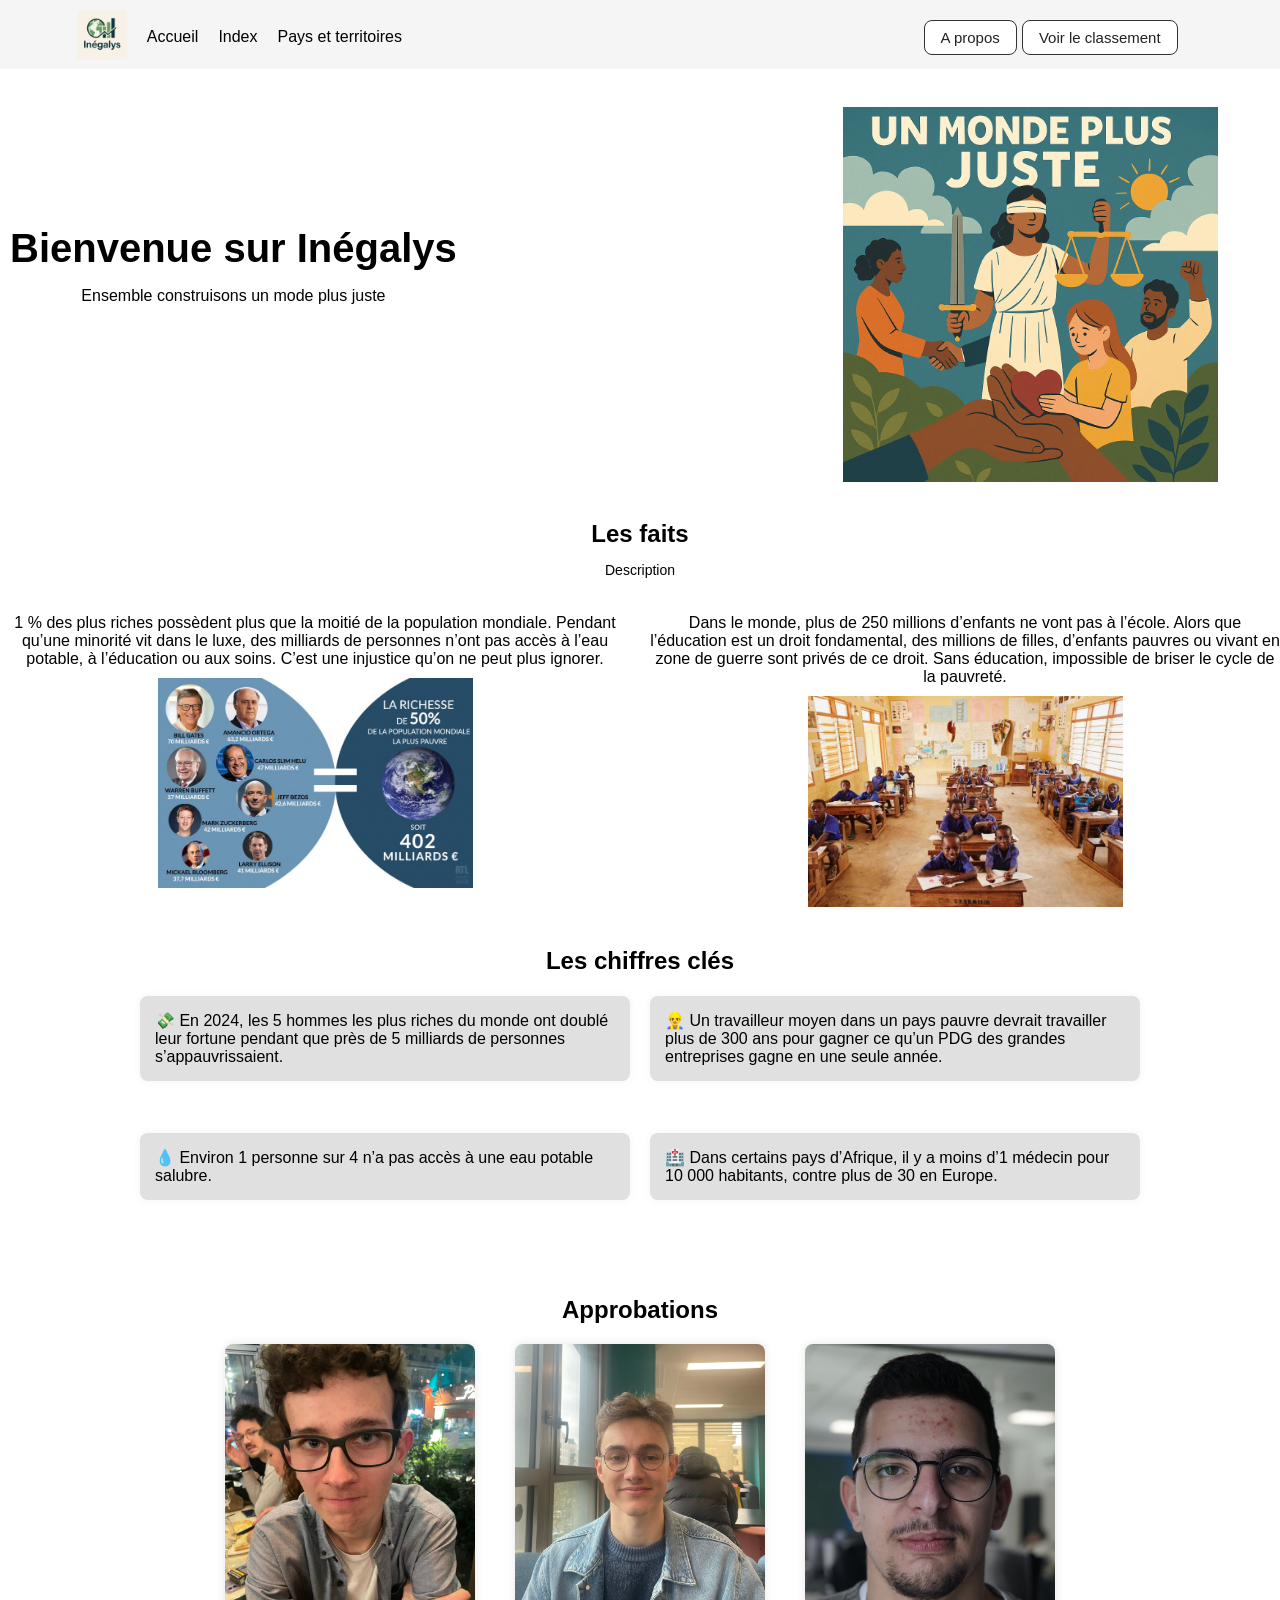
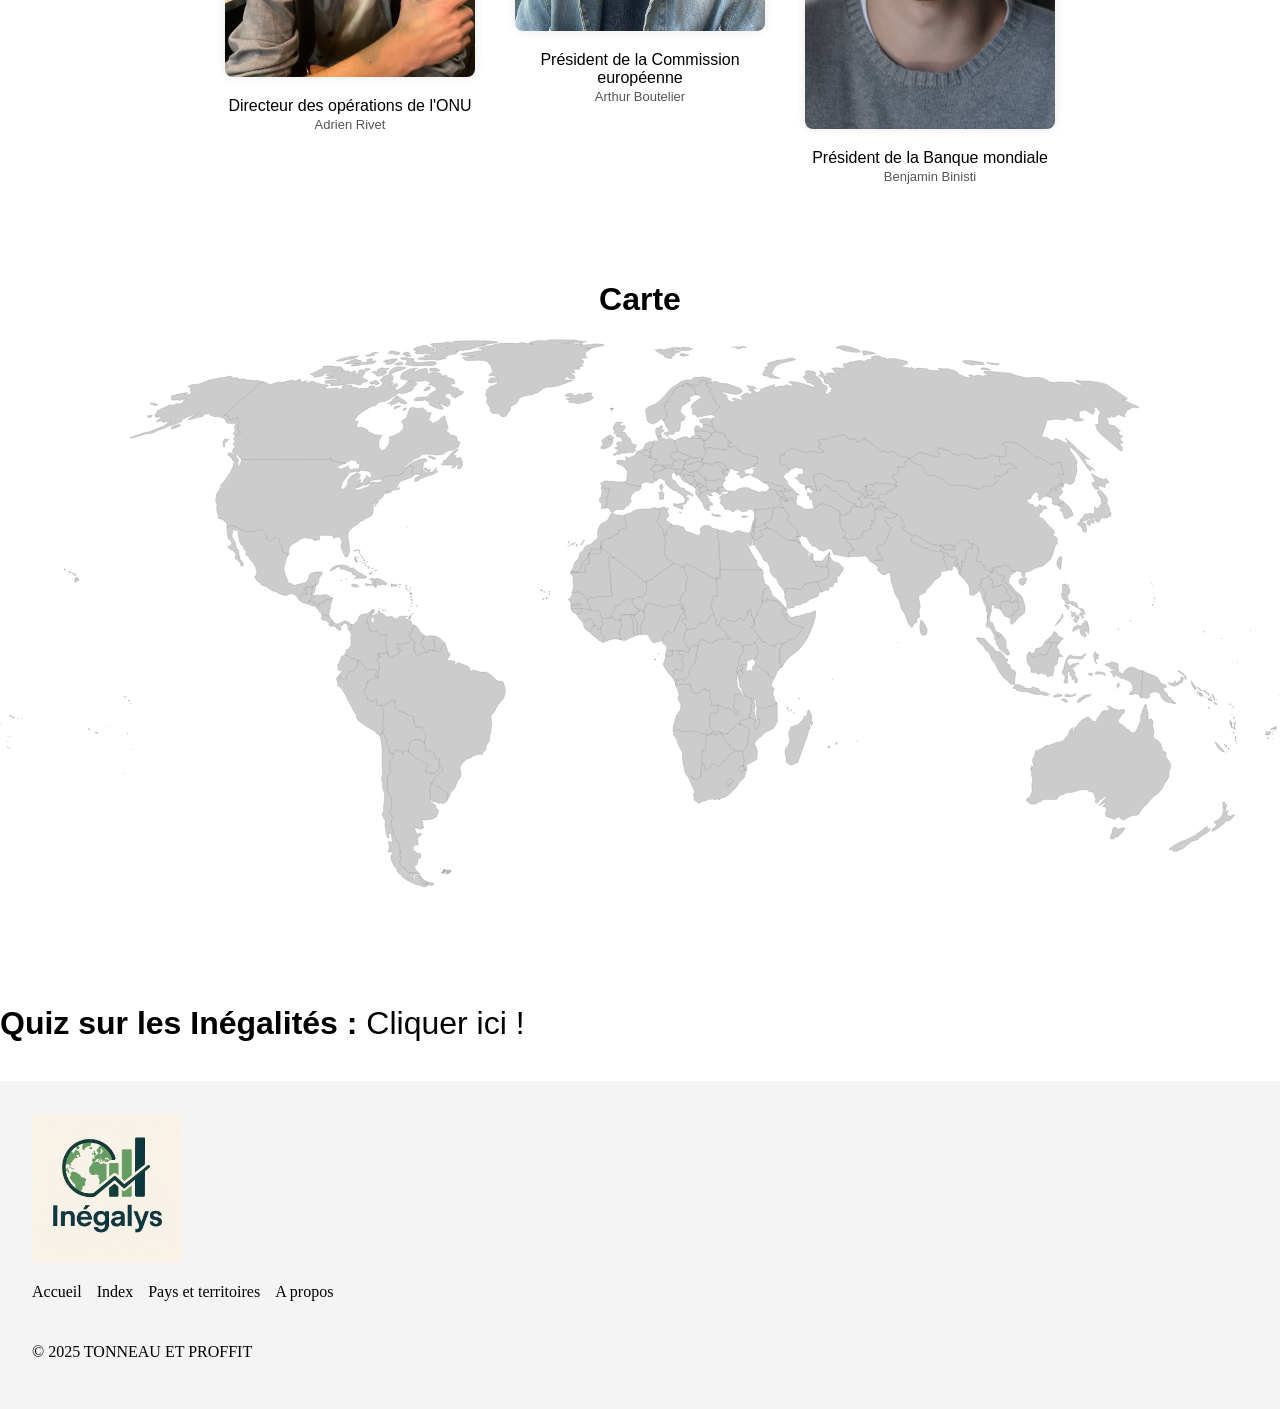
==== commit 098e7dfa: "final v1" ====
--- a/HTML/accueil.html
+++ b/HTML/accueil.html
@@ -42,7 +42,7 @@
                     accès à l’eau potable, à l’éducation ou aux soins.
                     C’est une injustice qu’on ne peut plus ignorer.</p>
             <div class="photo_fait">
-                <img class="image-fait" src="../Img/logosite.png" alt="imagefaitgauche">
+                <img class="image-fait" src="../Img/plusriche.jpg" alt="imagefaitgauche">
             </div>
 
         </div>
@@ -52,7 +52,7 @@
                     d’enfants pauvres ou vivant en zone de guerre sont privés de ce droit.
                     Sans éducation, impossible de briser le cycle de la pauvreté.</p>
             <div class="photo_fait">
-                <img class="image-fait" src="../Img/inégalité_école.jpg" alt="imagefaitdroite">
+                <img class="image-fait" src="../Img/classeenfant.jpg" alt="imagefaitdroite">
             </div>
 
         </div>
@@ -86,6 +86,10 @@
         </div>
     </section>
     <br>
+
+
+
+    <div id="tooltip"></div>
     <h1 id="titre_carte">Carte</h1>
         <svg baseprofile="tiny" fill="#ececec" viewbox="0 0 2000 1000" stroke="black" stroke-linecap="round" stroke-linejoin="round" stroke-width=".2" version="1.2"  xmlns="http://www.w3.org/2000/svg">
             <path d="M1383 261.6l1.5 1.8-2.9 0.8-2.4 1.1-5.9 0.8-5.3 1.3-2.4 2.8 1.9 2.7 1.4 3.2-2 2.7 0.8 2.5-0.9 2.3-5.2-0.2 3.1 4.2-3.1 1.7-1.4 3.8 1.1 3.9-1.8 1.8-2.1-0.6-4 0.9-0.2 1.7-4.1 0-2.3 3.7 0.8 5.4-6.6 2.7-3.9-0.6-0.9 1.4-3.4-0.8-5.3 1-9.6-3.3 3.9-5.8-1.1-4.1-4.3-1.1-1.2-4.1-2.7-5.1 1.6-3.5-2.5-1 0.5-4.7 0.6-8 5.9 2.5 3.9-0.9 0.4-2.9 4-0.9 2.6-2-0.2-5.1 4.2-1.3 0.3-2.2 2.9 1.7 1.6 0.2 3 0 4.3 1.4 1.8 0.7 3.4-2 2.1 1.2 0.9-2.9 3.2 0.1 0.6-0.9-0.2-2.6 1.7-2.2 3.3 1.4-0.1 2 1.7 0.3 0.9 5.4 2.7 2.1 1.5-1.4 2.2-0.6 2.5-2.9 3.8 0.5 5.4 0z" id="AF" name="Afghanistan">
@@ -1028,6 +1032,7 @@
             </path>
             <path class="Fiji" d="M 1994.4 606 1994 606.4 1993.2 607.5 1992.9 607.6 1992.2 608 1992 608.6 1991.6 608.8 1991.4 609.1 1991.3 609.3 1991.6 609.4 1992.2 609.1 1992.3 609 1992.6 608.7 1992.8 608.4 1993.4 608.1 1993.7 607.8 1994.3 607.5 1994.3 607.8 1993.8 608.5 1993.6 608.6 1993.7 609.2 1993.4 609.5 1993.1 609.2 1992.7 609.2 1992.2 609.3 1991.8 609.6 1991.1 609.7 1990.1 609.7 1990.6 609.2 1990.2 609 1989.6 609.2 1989.2 609.4 1989.2 609.6 1988.9 609.7 1988.7 609.8 1988.6 610.2 1988.4 610.5 1988.1 610.4 1988.1 610.2 1987.7 610.1 1987.3 610.3 1987.1 610.8 1986.8 611 1986.5 611 1986.5 610.7 1986.5 610.3 1986.3 609.9 1986.4 609.7 1986.3 609.6 1985.7 609.8 1985.7 609.4 1986.1 609.1 1986.2 609.1 1986.1 608.6 1986.4 608.5 1986.9 608.8 1987.5 608.4 1987.7 608.4 1988 608.1 1988.2 608.1 1988.5 607.8 1988.5 607.6 1989.3 607.5 1990.2 607.2 1990.5 607.1 1990.9 607.2 1991.4 607 1991.6 606.6 1991.8 606.6 1992 606.2 1992.4 606.3 1992.5 606.1 1992.7 606.2 1993.7 605.7 1993.8 606 1994 605.9 1994.2 606 1994.5 605.7 1995 605.5 1995.1 605.6 1994.6 606 1994.4 606 Z">
             </path>
+
         </svg>
     <h1 id="lien-quizz">
         Quiz sur les Inégalités : <a href="quiz.html">Cliquer ici ! </a>
@@ -1043,5 +1048,6 @@
         </nav>
         <p>© 2025 TONNEAU ET PROFFIT</p>
     </footer>
+    <script src="../JS/script.js"></script>
 </body>
 </html>
--- a/CSS/style.css
+++ b/CSS/style.css
@@ -73,9 +73,9 @@
 
 #header-container{
     display: flex;
-    align-items: center; /* Pour centrer verticalement */
+    align-items: center;
     padding: 10px 8% 5px 6%;
-    background-color: #f5f5f5; /* exemple de fond */
+    background-color: #f5f5f5;
 }
 
 
@@ -197,7 +197,7 @@
 }
 
 .fait {
-    flex: 1 1 45%; /* prend environ 45% de la largeur */
+    flex: 1 1 45%;
     flex-direction: row;
     align-items: center;
     min-width: 300px;
@@ -241,7 +241,7 @@
 }
 
 .itemclé {
-    flex: 1 1 45%; /* prend environ 45% de la largeur */
+    flex: 1 1 45%;
     background-color: #e0e0e0;
     border-radius: 8px;
     padding: 15px;
@@ -303,4 +303,184 @@
 
 svg path:hover {
     fill: orange;
-}+}
+
+.contact-section {
+    padding: 40px;
+    max-width: 1200px;
+    margin: auto;
+}
+
+#titre_nous_contacter {
+    text-align: center;
+    font-size: 2.5em;
+    margin-bottom: 30px;
+}
+
+.contact-container {
+    display: flex;
+    flex-wrap: wrap;
+    gap: 40px;
+    justify-content: center;
+    flex-direction: row;
+}
+
+#image_formulaire_contact{
+    display: flex;
+    align-items: center;
+    justify-content: center;
+    gap: 20px;
+    flex-wrap: wrap;
+    width: 40%;
+    height: 40%;
+}
+
+.contact-form {
+    flex: 1 1 300px;
+    display: flex;
+    flex-direction: column;
+    gap: 15px;
+}
+
+.contact-form input,
+.contact-form textarea {
+    padding: 10px;
+    font-size: 1em;
+    border: 1px solid #888;
+    border-radius: 4px;
+}
+
+.contact-form button {
+    background-color: #444;
+    color: white;
+    padding: 12px;
+    font-size: 1em;
+    border: none;
+    border-radius: 6px;
+    cursor: pointer;
+    transition: background 0.3s;
+}
+
+.contact-form button:hover {
+    background-color: #222;
+}
+
+
+.index-section {
+    text-align: center;
+    margin-bottom: 60px;
+}
+
+.index-section h1 {
+    font-size: 2.8em;
+    margin-bottom: 20px;
+    color: #1e2a38;
+}
+
+.image-index2 {
+    width: 80%;
+    max-width: 900px;
+    height: auto;
+    margin: 0 auto;
+    display: block;
+    border-radius: 12px;
+    box-shadow: 0 4px 10px rgba(0, 0, 0, 0.1);
+}
+
+.apropos-section {
+    margin-bottom: 60px;
+}
+
+.apropos-section h2 {
+    font-size: 1.8em;
+    margin-bottom: 20px;
+    color: #1e2a38;
+    border-left: 5px solid #0077cc;
+    padding-left: 12px;
+}
+
+.text-index {
+    display: flex;
+    flex-wrap: wrap;
+    gap: 30px;
+}
+
+.indexcolumn {
+    flex: 1;
+    min-width: 280px;
+    background-color: #ffffff;
+    padding: 20px;
+    border-radius: 10px;
+    box-shadow: 0 2px 8px rgba(0, 0, 0, 0.05);
+}
+
+.importance-index {
+    background-color: #ffffff;
+    padding: 30px;
+    border-left: 6px solid #0077cc;
+    border-radius: 8px;
+    box-shadow: 0 2px 6px rgba(0, 0, 0, 0.05);
+    margin-bottom: 60px;
+}
+
+.importance-index h2 {
+    font-size: 1.8em;
+    margin-bottom: 16px;
+    color: #1e2a38;
+}
+
+.importance-index p {
+    font-weight: bold;
+    margin-bottom: 12px;
+}
+
+.importance-index ul {
+    list-style: disc inside;
+    padding-left: 10px;
+    margin: 0;
+}
+
+.importance-index li {
+    margin-bottom: 8px;
+}
+
+@media (max-width: 768px) {
+    .text-index {
+        flex-direction: column;
+    }
+
+    .index-section h1 {
+        font-size: 2.2em;
+    }
+
+    .image-index2 {
+        width: 95%;
+    }
+
+    .apropos-section h2,
+    .importance-index h2 {
+        font-size: 1.5em;
+    }
+
+
+table {
+    width: 100%;
+    border-collapse: collapse;
+    margin-top: 20px;
+}
+th, td {
+    padding: 10px;
+    border: 1px solid #ccc;
+    text-align: left;
+}
+th {
+    background-color: #eee;
+    cursor: pointer;
+}
+th.sort-asc::after {
+    content: " \2191";
+}
+th.sort-desc::after {
+    content: " \2193";
+
+}}
